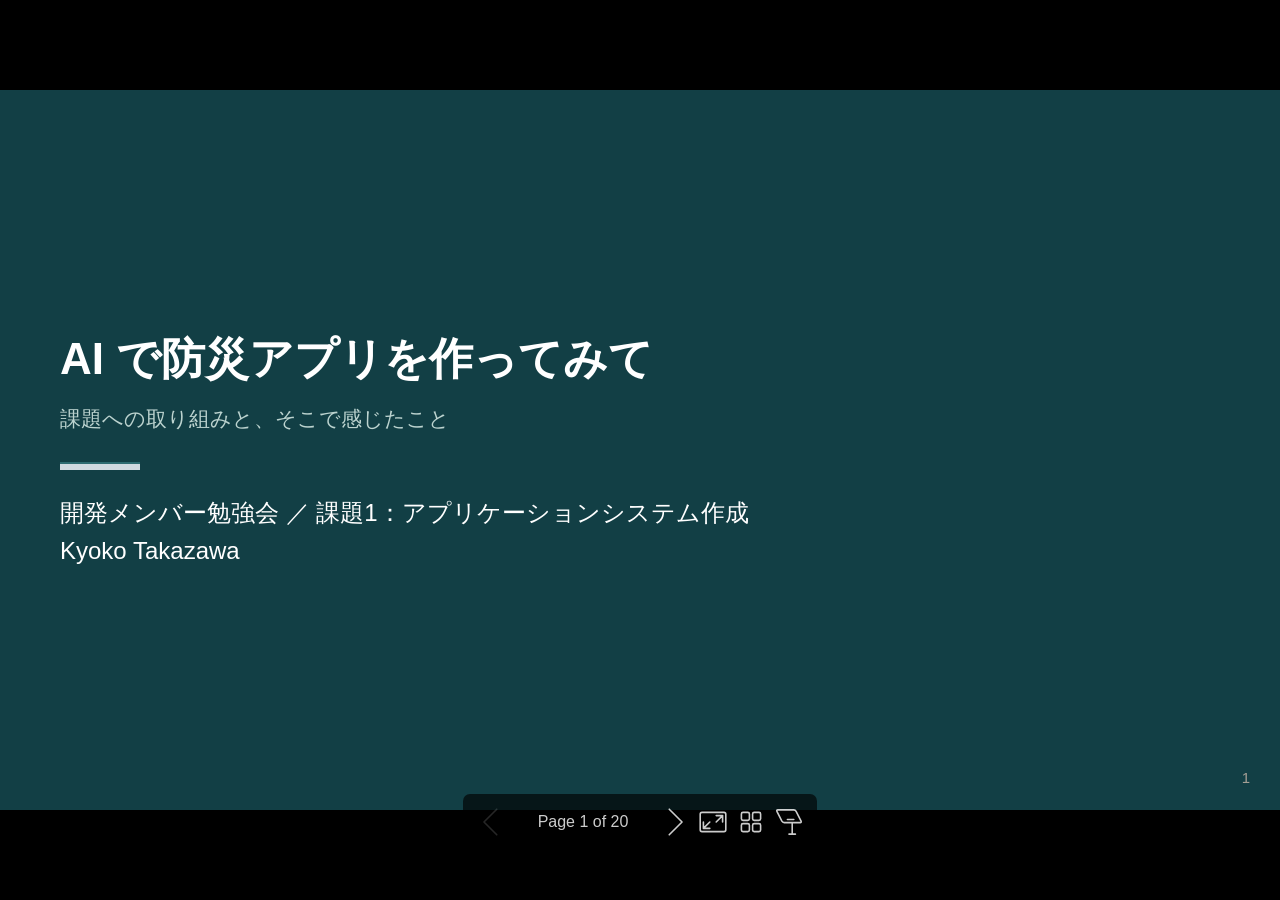
==== docs/slides.html @ a3b59f51 "Apply unified-layout fixes on top of latest content Re-apply the design fixes onto the current main " ====
<!DOCTYPE html><html lang="POSIX"><head><title>AIで防災アプリを作ってみて — 課題の取り組みと、感じたこと</title><meta property="og:title" content="AIで防災アプリを作ってみて — 課題の取り組みと、感じたこと"><meta charset="UTF-8"><meta name="viewport" content="width=device-width,height=device-height,initial-scale=1.0"><meta name="apple-mobile-web-app-capable" content="yes"><meta http-equiv="X-UA-Compatible" content="ie=edge"><meta property="og:type" content="website"><meta name="twitter:card" content="summary"><style>@media screen{body[data-bespoke-view=""] .bespoke-marp-parent>.bespoke-marp-osc>button,body[data-bespoke-view=next] .bespoke-marp-parent>.bespoke-marp-osc>button,body[data-bespoke-view=overview] button.bespoke-marp-overview-close,body[data-bespoke-view=presenter] .bespoke-marp-presenter-container .bespoke-marp-presenter-info-container .bespoke-marp-presenter-info-page-area .bespoke-marp-presenter-info-page,body[data-bespoke-view=presenter] .bespoke-marp-presenter-container .bespoke-marp-presenter-info-container button,body[data-bespoke-view=presenter] .bespoke-marp-presenter-container .bespoke-marp-presenter-note-container button{appearance:none;background-color:initial;border:0;color:inherit;cursor:pointer;font-size:inherit;opacity:.8;outline:none;padding:0;transition:opacity .2s linear;-webkit-tap-highlight-color:transparent}body[data-bespoke-view=""] .bespoke-marp-parent>.bespoke-marp-osc>button:disabled,body[data-bespoke-view=next] .bespoke-marp-parent>.bespoke-marp-osc>button:disabled,body[data-bespoke-view=overview] button.bespoke-marp-overview-close:disabled,body[data-bespoke-view=presenter] .bespoke-marp-presenter-container .bespoke-marp-presenter-info-container .bespoke-marp-presenter-info-page-area .bespoke-marp-presenter-info-page:disabled,body[data-bespoke-view=presenter] .bespoke-marp-presenter-container .bespoke-marp-presenter-info-container button:disabled,body[data-bespoke-view=presenter] .bespoke-marp-presenter-container .bespoke-marp-presenter-note-container button:disabled{cursor:not-allowed;opacity:.15!important}body[data-bespoke-view=""] .bespoke-marp-parent>.bespoke-marp-osc>button:hover,body[data-bespoke-view=next] .bespoke-marp-parent>.bespoke-marp-osc>button:hover,body[data-bespoke-view=overview] button.bespoke-marp-overview-close:hover,body[data-bespoke-view=presenter] .bespoke-marp-presenter-container .bespoke-marp-presenter-info-container .bespoke-marp-presenter-info-page-area .bespoke-marp-presenter-info-page:hover,body[data-bespoke-view=presenter] .bespoke-marp-presenter-container .bespoke-marp-presenter-info-container button:hover,body[data-bespoke-view=presenter] .bespoke-marp-presenter-container .bespoke-marp-presenter-note-container button:hover{opacity:1}body[data-bespoke-view=""] .bespoke-marp-parent>.bespoke-marp-osc>button:hover:active,body[data-bespoke-view=next] .bespoke-marp-parent>.bespoke-marp-osc>button:hover:active,body[data-bespoke-view=overview] button.bespoke-marp-overview-close:hover:active,body[data-bespoke-view=presenter] .bespoke-marp-presenter-container .bespoke-marp-presenter-info-container .bespoke-marp-presenter-info-page-area .bespoke-marp-presenter-info-page:hover:active,body[data-bespoke-view=presenter] .bespoke-marp-presenter-container .bespoke-marp-presenter-info-container button:hover:active,body[data-bespoke-view=presenter] .bespoke-marp-presenter-container .bespoke-marp-presenter-note-container button:hover:active{opacity:.6}body[data-bespoke-view=""] .bespoke-marp-parent>.bespoke-marp-osc>button:hover:not(:disabled),body[data-bespoke-view=next] .bespoke-marp-parent>.bespoke-marp-osc>button:hover:not(:disabled),body[data-bespoke-view=overview] button.bespoke-marp-overview-close:hover:not(:disabled),body[data-bespoke-view=presenter] .bespoke-marp-presenter-container .bespoke-marp-presenter-info-container .bespoke-marp-presenter-info-page-area .bespoke-marp-presenter-info-page:hover:not(:disabled),body[data-bespoke-view=presenter] .bespoke-marp-presenter-container .bespoke-marp-presenter-info-container button:hover:not(:disabled),body[data-bespoke-view=presenter] .bespoke-marp-presenter-container .bespoke-marp-presenter-note-container button:hover:not(:disabled){transition:none}body[data-bespoke-view=""] .bespoke-marp-parent>.bespoke-marp-osc>button[data-bespoke-marp-osc=prev],body[data-bespoke-view=next] .bespoke-marp-parent>.bespoke-marp-osc>button[data-bespoke-marp-osc=prev],body[data-bespoke-view=presenter] .bespoke-marp-presenter-container .bespoke-marp-presenter-info-container button.bespoke-marp-presenter-info-page-prev{background:#0000 url("[data-uri]") no-repeat 50%;background-size:contain;overflow:hidden;text-indent:100%;white-space:nowrap}body[data-bespoke-view=""] .bespoke-marp-parent>.bespoke-marp-osc>button[data-bespoke-marp-osc=next],body[data-bespoke-view=next] .bespoke-marp-parent>.bespoke-marp-osc>button[data-bespoke-marp-osc=next],body[data-bespoke-view=presenter] .bespoke-marp-presenter-container .bespoke-marp-presenter-info-container button.bespoke-marp-presenter-info-page-next{background:#0000 url("[data-uri]") no-repeat 50%;background-size:contain;overflow:hidden;text-indent:100%;white-space:nowrap}:is(body[data-bespoke-view=""],body[data-bespoke-view=next]) .bespoke-marp-parent>.bespoke-marp-osc>button[data-bespoke-marp-osc=fullscreen]{background:#0000 url("[data-uri]") no-repeat 50%;background-size:contain;overflow:hidden;text-indent:100%;white-space:nowrap}:is(body[data-bespoke-view=""],body[data-bespoke-view=next]) .bespoke-marp-parent>.bespoke-marp-osc>button.exit[data-bespoke-marp-osc=fullscreen]{background-image:url("[data-uri]")}:is(body[data-bespoke-view=""],body[data-bespoke-view=next]) .bespoke-marp-parent>.bespoke-marp-osc>button[data-bespoke-marp-osc=presenter]{background:#0000 url("[data-uri]") no-repeat 50%;background-size:contain;overflow:hidden;text-indent:100%;white-space:nowrap}body[data-bespoke-view=overview] button.bespoke-marp-overview-close,body[data-bespoke-view=presenter] .bespoke-marp-presenter-container .bespoke-marp-presenter-note-container button.bespoke-marp-presenter-note-bigger{background:#0000 url("[data-uri]") no-repeat 50%;background-size:contain;overflow:hidden;text-indent:100%;white-space:nowrap}body[data-bespoke-view=presenter] .bespoke-marp-presenter-container .bespoke-marp-presenter-note-container button.bespoke-marp-presenter-note-smaller{background:#0000 url("[data-uri]") no-repeat 50%;background-size:contain;overflow:hidden;text-indent:100%;white-space:nowrap}:is(body[data-bespoke-view=""],body[data-bespoke-view=next]) .bespoke-marp-parent>.bespoke-marp-osc>button[data-bespoke-marp-osc=overview]{background:#0000 url("[data-uri]") no-repeat 50%;background-size:contain;overflow:hidden;text-indent:100%;white-space:nowrap}}@keyframes __bespoke_marp_transition_reduced_outgoing__{0%{opacity:1}to{opacity:0}}@keyframes __bespoke_marp_transition_reduced_incoming__{0%{mix-blend-mode:plus-lighter;opacity:0}to{mix-blend-mode:plus-lighter;opacity:1}}.bespoke-marp-note,.bespoke-marp-osc,.bespoke-progress-parent{display:none;transition:none}@media screen{::view-transition-group(*){animation-duration:var(--marp-bespoke-transition-animation-duration,.5s);animation-timing-function:ease}::view-transition-new(*),::view-transition-old(*){animation-delay:0s;animation-direction:var(--marp-bespoke-transition-animation-direction,normal);animation-duration:var(--marp-bespoke-transition-animation-duration,.5s);animation-fill-mode:both;animation-name:var(--marp-bespoke-transition-animation-name,var(--marp-bespoke-transition-animation-name-fallback,__bespoke_marp_transition_no_animation__));mix-blend-mode:normal}::view-transition-old(*){--marp-bespoke-transition-animation-name-fallback:__bespoke_marp_transition_reduced_outgoing__;animation-timing-function:ease}::view-transition-new(*){--marp-bespoke-transition-animation-name-fallback:__bespoke_marp_transition_reduced_incoming__;animation-timing-function:ease}::view-transition-new(root),::view-transition-old(root){animation-timing-function:linear}::view-transition-new(__bespoke_marp_transition_osc__),::view-transition-old(__bespoke_marp_transition_osc__){animation-duration:0s!important;animation-name:__bespoke_marp_transition_osc__!important}::view-transition-new(__bespoke_marp_transition_osc__){opacity:0!important}.bespoke-marp-transition-warming-up::view-transition-group(*),.bespoke-marp-transition-warming-up::view-transition-new(*),.bespoke-marp-transition-warming-up::view-transition-old(*){animation-play-state:paused!important}body,html{height:100%;margin:0}body{background:#000;overflow:hidden}svg.bespoke-marp-slide{content-visibility:hidden;interactivity:inert;opacity:0;pointer-events:none;z-index:-1}svg.bespoke-marp-slide:not(.bespoke-marp-active) *{view-transition-name:none!important}svg.bespoke-marp-slide.bespoke-marp-active{content-visibility:visible;interactivity:auto;opacity:1;pointer-events:auto;z-index:0}svg.bespoke-marp-slide.bespoke-marp-active.bespoke-marp-active-ready *{animation-name:__bespoke_marp__!important}@supports not (content-visibility:hidden){svg.bespoke-marp-slide[data-bespoke-marp-load=hideable]{display:none}svg.bespoke-marp-slide[data-bespoke-marp-load=hideable].bespoke-marp-active{display:block}}}@media screen and (prefers-reduced-motion:reduce){svg.bespoke-marp-slide *{view-transition-name:none!important}}@media screen{[data-bespoke-marp-fragment=inactive]{visibility:hidden}:is(body[data-bespoke-view=""],body[data-bespoke-view=next]) .bespoke-marp-parent{inset:0;position:absolute}:is(body[data-bespoke-view=""],body[data-bespoke-view=next]) .bespoke-marp-parent>.bespoke-marp-osc{background:#000000a6;border-radius:7px;bottom:50px;color:#fff;contain:paint;display:block;font-family:Helvetica,Arial,sans-serif;font-size:16px;left:50%;line-height:0;opacity:1;padding:12px;position:absolute;touch-action:manipulation;transform:translateX(-50%);transition:opacity .2s linear;-webkit-user-select:none;user-select:none;view-transition-name:__bespoke_marp_transition_osc__;white-space:nowrap;will-change:transform;z-index:1}:is(body[data-bespoke-view=""],body[data-bespoke-view=next]) .bespoke-marp-parent>.bespoke-marp-osc>:where(*){margin-left:6px}:is(body[data-bespoke-view=""],body[data-bespoke-view=next]) .bespoke-marp-parent>.bespoke-marp-osc>:where(*):where(:first-child){margin-left:0}:is(body[data-bespoke-view=""],body[data-bespoke-view=next]) .bespoke-marp-parent>.bespoke-marp-osc>span{opacity:.8}:is(body[data-bespoke-view=""],body[data-bespoke-view=next]) .bespoke-marp-parent>.bespoke-marp-osc>span[data-bespoke-marp-osc=page]{display:inline-block;min-width:140px;text-align:center}:is(body[data-bespoke-view=""],body[data-bespoke-view=next]) .bespoke-marp-parent>.bespoke-marp-osc>button[data-bespoke-marp-osc=fullscreen],:is(body[data-bespoke-view=""],body[data-bespoke-view=next]) .bespoke-marp-parent>.bespoke-marp-osc>button[data-bespoke-marp-osc=next],:is(body[data-bespoke-view=""],body[data-bespoke-view=next]) .bespoke-marp-parent>.bespoke-marp-osc>button[data-bespoke-marp-osc=overview],:is(body[data-bespoke-view=""],body[data-bespoke-view=next]) .bespoke-marp-parent>.bespoke-marp-osc>button[data-bespoke-marp-osc=presenter],:is(body[data-bespoke-view=""],body[data-bespoke-view=next]) .bespoke-marp-parent>.bespoke-marp-osc>button[data-bespoke-marp-osc=prev]{height:32px;line-height:32px;width:32px}:is(body[data-bespoke-view=""],body[data-bespoke-view=next]) .bespoke-marp-parent.bespoke-marp-inactive{cursor:none}:is(body[data-bespoke-view=""],body[data-bespoke-view=next]) .bespoke-marp-parent.bespoke-marp-inactive>.bespoke-marp-osc{opacity:0;pointer-events:none}:is(body[data-bespoke-view=""],body[data-bespoke-view=next]) svg.bespoke-marp-slide{height:100%;left:0;position:absolute;top:0;width:100%}body[data-bespoke-view=""] .bespoke-progress-parent{background:#222;display:flex;height:5px;width:100%}body[data-bespoke-view=""] .bespoke-progress-parent+:where(.bespoke-marp-parent){top:5px}body[data-bespoke-view=""] .bespoke-progress-parent .bespoke-progress-bar{background:#0288d1;flex:0 0 0;transition:flex-basis .2s cubic-bezier(0,1,1,1)}body[data-bespoke-view=next]{background:#0000}body[data-bespoke-view=presenter]{background:#161616}body[data-bespoke-view=presenter] .bespoke-marp-presenter-container{display:grid;font-family:Helvetica,Arial,sans-serif;grid-template:"current dragbar next" minmax(140px,1fr) "current dragbar note" 2fr "info    dragbar note" 3em;grid-template-columns:minmax(3px,var(--bespoke-marp-presenter-split-ratio,66%)) 0 minmax(3px,1fr);height:100%;left:0;position:absolute;top:0;width:100%}body[data-bespoke-view=presenter] .bespoke-marp-presenter-container :where(.bespoke-marp-parent){grid-area:current;overflow:hidden;position:relative}body[data-bespoke-view=presenter] .bespoke-marp-presenter-container :where(.bespoke-marp-parent) :where(svg.bespoke-marp-slide){height:calc(100% - 40px);left:20px;pointer-events:none;position:absolute;top:20px;-webkit-user-select:none;user-select:none;width:calc(100% - 40px)}body[data-bespoke-view=presenter] .bespoke-marp-presenter-container :where(.bespoke-marp-parent) :where(svg.bespoke-marp-slide).bespoke-marp-active{filter:drop-shadow(0 3px 10px rgba(0,0,0,.5))}body[data-bespoke-view=presenter] .bespoke-marp-presenter-container .bespoke-marp-presenter-dragbar-container{background:#0288d1;cursor:col-resize;grid-area:dragbar;margin-left:-3px;opacity:0;position:relative;transition:opacity .4s linear .1s;width:6px;z-index:10}body[data-bespoke-view=presenter] .bespoke-marp-presenter-container .bespoke-marp-presenter-dragbar-container:hover{opacity:1}body[data-bespoke-view=presenter] .bespoke-marp-presenter-container .bespoke-marp-presenter-dragbar-container.active{opacity:1;transition-delay:0s}body[data-bespoke-view=presenter] .bespoke-marp-presenter-container .bespoke-marp-presenter-next-container{background:#222;cursor:pointer;display:none;grid-area:next;overflow:hidden;position:relative}body[data-bespoke-view=presenter] .bespoke-marp-presenter-container .bespoke-marp-presenter-next-container.active{display:block}body[data-bespoke-view=presenter] .bespoke-marp-presenter-container .bespoke-marp-presenter-next-container iframe.bespoke-marp-presenter-next{background:#0000;border:0;display:block;filter:drop-shadow(0 3px 10px rgba(0,0,0,.5));height:calc(100% - 40px);left:20px;pointer-events:none;position:absolute;interactivity:inert;top:20px;-webkit-user-select:none;user-select:none;width:calc(100% - 40px)}body[data-bespoke-view=presenter] .bespoke-marp-presenter-container .bespoke-marp-presenter-note-container{background:#222;color:#eee;grid-area:note;position:relative;z-index:1}body[data-bespoke-view=presenter] .bespoke-marp-presenter-container .bespoke-marp-presenter-note-container button{height:1.5em;line-height:1.5em;width:1.5em}body[data-bespoke-view=presenter] .bespoke-marp-presenter-container .bespoke-marp-presenter-note-container .bespoke-marp-presenter-note-wrapper{display:block;inset:0;position:absolute}body[data-bespoke-view=presenter] .bespoke-marp-presenter-container .bespoke-marp-presenter-note-container .bespoke-marp-presenter-note-buttons{background:#000000a6;border-radius:4px;bottom:0;display:flex;gap:4px;margin:12px;opacity:0;padding:6px;pointer-events:none;position:absolute;right:0;transition:opacity .2s linear}body[data-bespoke-view=presenter] .bespoke-marp-presenter-container .bespoke-marp-presenter-note-container .bespoke-marp-presenter-note-buttons:focus-within,body[data-bespoke-view=presenter] .bespoke-marp-presenter-container .bespoke-marp-presenter-note-container .bespoke-marp-presenter-note-wrapper:focus-within+.bespoke-marp-presenter-note-buttons,body[data-bespoke-view=presenter] .bespoke-marp-presenter-container .bespoke-marp-presenter-note-container:hover .bespoke-marp-presenter-note-buttons{opacity:1;pointer-events:auto}body[data-bespoke-view=presenter] .bespoke-marp-presenter-container .bespoke-marp-presenter-note-container .bespoke-marp-note{box-sizing:border-box;font-size:calc(1.1em*var(--bespoke-marp-note-font-scale, 1));height:calc(100% - 40px);margin:20px;overflow:auto;padding-right:3px;white-space:pre-wrap;width:calc(100% - 40px);word-wrap:break-word;scrollbar-color:#eeeeee80 #0000;scrollbar-width:thin}body[data-bespoke-view=presenter] .bespoke-marp-presenter-container .bespoke-marp-presenter-note-container .bespoke-marp-note::-webkit-scrollbar{width:6px}body[data-bespoke-view=presenter] .bespoke-marp-presenter-container .bespoke-marp-presenter-note-container .bespoke-marp-note::-webkit-scrollbar-track{background:#0000}body[data-bespoke-view=presenter] .bespoke-marp-presenter-container .bespoke-marp-presenter-note-container .bespoke-marp-note::-webkit-scrollbar-thumb{background:#eeeeee80;border-radius:6px}body[data-bespoke-view=presenter] .bespoke-marp-presenter-container .bespoke-marp-presenter-note-container .bespoke-marp-note:empty{pointer-events:none}body[data-bespoke-view=presenter] .bespoke-marp-presenter-container .bespoke-marp-presenter-note-container .bespoke-marp-note.active{display:block}body[data-bespoke-view=presenter] .bespoke-marp-presenter-container .bespoke-marp-presenter-note-container .bespoke-marp-note p:first-child{margin-top:0}body[data-bespoke-view=presenter] .bespoke-marp-presenter-container .bespoke-marp-presenter-note-container .bespoke-marp-note p:last-child{margin-bottom:0}body[data-bespoke-view=presenter] .bespoke-marp-presenter-container .bespoke-marp-presenter-info-container{align-items:center;box-sizing:border-box;color:#eee;display:flex;flex-wrap:nowrap;grid-area:info;justify-content:center;overflow:hidden;padding:0 10px}body[data-bespoke-view=presenter] .bespoke-marp-presenter-container .bespoke-marp-presenter-info-container :is(.bespoke-marp-presenter-info-page-area,.bespoke-marp-presenter-info-time,.bespoke-marp-presenter-info-timer){box-sizing:border-box;display:block;padding:0 10px;white-space:nowrap;width:100%}body[data-bespoke-view=presenter] .bespoke-marp-presenter-container .bespoke-marp-presenter-info-container button{height:1.5em;line-height:1.5em;width:1.5em}body[data-bespoke-view=presenter] .bespoke-marp-presenter-container .bespoke-marp-presenter-info-container .bespoke-marp-presenter-info-page-area{order:2;text-align:center}body[data-bespoke-view=presenter] .bespoke-marp-presenter-container .bespoke-marp-presenter-info-container .bespoke-marp-presenter-info-page-area .bespoke-marp-presenter-info-page{display:inline-block;min-width:120px;text-align:center}body[data-bespoke-view=presenter] .bespoke-marp-presenter-container .bespoke-marp-presenter-info-container .bespoke-marp-presenter-info-time{color:#999;order:1;text-align:left}body[data-bespoke-view=presenter] .bespoke-marp-presenter-container .bespoke-marp-presenter-info-container .bespoke-marp-presenter-info-timer{color:#999;order:3;text-align:right}body[data-bespoke-view=presenter] .bespoke-marp-presenter-container .bespoke-marp-presenter-info-container .bespoke-marp-presenter-info-timer:hover{cursor:pointer}body[data-bespoke-view=overview]{background:#161616;overflow:auto}body[data-bespoke-view=overview] [data-bespoke-marp-fragment=inactive]{visibility:visible}body[data-bespoke-view=overview] .bespoke-marp-overview-header{backdrop-filter:blur(4px);background:#222222d9;box-shadow:0 3px 10px #00000080;box-sizing:border-box;display:flex;height:48px;inset:0 0 auto;justify-content:flex-end;padding:10px;position:fixed;z-index:1}body[data-bespoke-view=overview] button.bespoke-marp-overview-close{height:28px;line-height:28px;transform:rotate(45deg);width:28px}body[data-bespoke-view=overview] .bespoke-marp-parent{display:grid;gap:40px;grid-template-columns:repeat(auto-fit,minmax(0,240px));justify-content:space-around;padding:30px}body[data-bespoke-view=overview] .bespoke-marp-parent svg.bespoke-marp-slide{--bov-selected:#0000;--bov-focus:#161616;--bov-focus-outline:#0000;background-image:conic-gradient(#161616 0 0),conic-gradient(var(--bov-focus) 0 0),conic-gradient(var(--bov-focus-outline) 0 0),conic-gradient(var(--bov-selected) 0 0);background-position:5px 5px,3px 3px,2px 2px,0 0;background-repeat:no-repeat;background-size:calc(100% - 10px) calc(100% - 10px),calc(100% - 6px) calc(100% - 6px),calc(100% - 4px) calc(100% - 4px),100% 100%;content-visibility:visible;cursor:pointer;filter:drop-shadow(0 3px 10px rgba(0,0,0,.5));margin:-6px;padding:6px;interactivity:auto;opacity:1;outline:0;pointer-events:auto;scroll-margin-block:30px;width:100%;z-index:0}body[data-bespoke-view=overview] .bespoke-marp-parent svg.bespoke-marp-slide *,body[data-bespoke-view=overview] .bespoke-marp-parent svg.bespoke-marp-slide.bespoke-marp-active *{pointer-events:none;interactivity:inert}body[data-bespoke-view=overview] .bespoke-marp-parent :is(svg.bespoke-marp-slide:active,svg.bespoke-marp-slide:focus-visible,svg.bespoke-marp-slide:hover){--bov-focus-outline:#161616}body[data-bespoke-view=overview] .bespoke-marp-parent svg.bespoke-marp-slide:focus-visible,body[data-bespoke-view=overview] .bespoke-marp-parent svg.bespoke-marp-slide:hover{--bov-focus:#999}body[data-bespoke-view=overview] .bespoke-marp-parent svg.bespoke-marp-slide:active{--bov-focus:#eee}body[data-bespoke-view=overview] .bespoke-marp-parent svg.bespoke-marp-slide.bespoke-marp-active{--bov-selected:#0288d1}body[data-bespoke-view=overview]:has(.bespoke-marp-overview-header) .bespoke-marp-parent{padding-top:78px}body[data-bespoke-view=overview]:has(.bespoke-marp-overview-header) .bespoke-marp-parent svg.bespoke-marp-slide{scroll-margin-top:78px}.bespoke-marp-overview{background:#000000a6;inset:0;opacity:0;pointer-events:none;position:fixed;transition:opacity .1s ease;z-index:10}.bespoke-marp-overview iframe{background:#222;border:0;display:block;height:100%;left:0;position:absolute;top:0;width:100%}.bespoke-marp-overview[data-open="1"]{opacity:1;pointer-events:auto}}@media print{.bespoke-marp-overview,.bespoke-marp-presenter-info-container,.bespoke-marp-presenter-next-container,.bespoke-marp-presenter-note-container{display:none}}</style><style>div#\:\$p > svg > foreignObject > section{width:1280px;height:720px;box-sizing:border-box;overflow:hidden;position:relative;scroll-snap-align:center center;-webkit-text-size-adjust:100%;text-size-adjust:100%}div#\:\$p > svg > foreignObject > section::after{bottom:0;content:attr(data-marpit-pagination);padding:inherit;pointer-events:none;position:absolute;right:0}div#\:\$p > svg > foreignObject > section:not([data-marpit-pagination])::after{display:none}div#\:\$p > svg > foreignObject > section :where(:is(h1, marp-h1)){font-size:2em;margin-block:0.67em}div#\:\$p > svg > foreignObject > section section:where(:is(h1, marp-h1)){--marpit-root-font-size: 2em}div#\:\$p > svg > foreignObject > section video::-webkit-media-controls{will-change:transform}@page {size:1280px 720px;margin:0}@media print{html, body{background-color:#fff;margin:0;page-break-inside:avoid;break-inside:avoid-page}div#\:\$p > svg > foreignObject > section{page-break-before:always;break-before:page}div#\:\$p > svg > foreignObject > section, div#\:\$p > svg > foreignObject > section *{-webkit-print-color-adjust:exact!important;animation-delay:0s!important;animation-duration:0s!important;color-adjust:exact!important;print-color-adjust:exact!important;transition:none!important}div#\:\$p > svg[data-marpit-svg]{display:block;height:100vh;width:100vw}}div#\:\$p > svg > foreignObject > :where(section){container-type:size}div#\:\$p > svg > foreignObject > section img[data-marp-twemoji]{background:transparent;height:1em;margin:0 .05em 0 .1em;vertical-align:-.1em;width:1em}div#\:\$p > svg > foreignObject > section{--fgColor-danger:light-dark(#d1242f, #f85149);--bgColor-attention-muted:light-dark(#fff8c5, #bb800926);--bgColor-muted:light-dark(#f6f8fa, #151b23);--bgColor-neutral-muted:light-dark(#818b981f, #656c7633);--borderColor-accent-emphasis:light-dark(#0969da, #1f6feb);--borderColor-attention-emphasis:light-dark(#9a6700, #9e6a03);--borderColor-danger-emphasis:light-dark(#cf222e, #da3633);--borderColor-default:light-dark(#d1d9e0, #3d444d);--borderColor-done-emphasis:light-dark(#8250df, #8957e5);--borderColor-success-emphasis:light-dark(#1a7f37, #238636);--color-prettylights-syntax-brackethighlighter-angle:light-dark(#59636e, #9198a1);--color-prettylights-syntax-brackethighlighter-unmatched:light-dark(#82071e, #f85149);--color-prettylights-syntax-carriage-return-bg:light-dark(#cf222e, #b62324);--color-prettylights-syntax-carriage-return-text:light-dark(#f6f8fa, #f0f6fc);--color-prettylights-syntax-comment:light-dark(#59636e, #9198a1);--color-prettylights-syntax-constant:light-dark(#0550ae, #79c0ff);--color-prettylights-syntax-constant-other-reference-link:light-dark(#0a3069, #a5d6ff);--color-prettylights-syntax-entity:light-dark(#6639ba, #d2a8ff);--color-prettylights-syntax-entity-tag:light-dark(#0550ae, #7ee787);--color-prettylights-syntax-invalid-illegal-text:light-dark(var(--fgColor-danger), var(--fgColor-danger));--color-prettylights-syntax-keyword:light-dark(#cf222e, #ff7b72);--color-prettylights-syntax-markup-changed-bg:light-dark(#ffd8b5, #5a1e02);--color-prettylights-syntax-markup-changed-text:light-dark(#953800, #ffdfb6);--color-prettylights-syntax-markup-deleted-bg:light-dark(#ffebe9, #67060c);--color-prettylights-syntax-markup-deleted-text:light-dark(#82071e, #ffdcd7);--color-prettylights-syntax-markup-heading:light-dark(#0550ae, #1f6feb);--color-prettylights-syntax-markup-ignored-bg:light-dark(#0550ae, #1158c7);--color-prettylights-syntax-markup-ignored-text:light-dark(#d1d9e0, #f0f6fc);--color-prettylights-syntax-markup-inserted-bg:light-dark(#dafbe1, #033a16);--color-prettylights-syntax-markup-inserted-text:light-dark(#116329, #aff5b4);--color-prettylights-syntax-markup-list:light-dark(#3b2300, #f2cc60);--color-prettylights-syntax-meta-diff-range:light-dark(#8250df, #d2a8ff);--color-prettylights-syntax-string:light-dark(#0a3069, #a5d6ff);--color-prettylights-syntax-string-regexp:light-dark(#116329, #7ee787);--color-prettylights-syntax-sublimelinter-gutter-mark:light-dark(#818b98, #3d444d);--color-prettylights-syntax-variable:light-dark(#953800, #ffa657);--fgColor-accent:light-dark(#0969da, #4493f8);--fgColor-attention:light-dark(#9a6700, #d29922);--fgColor-done:light-dark(#8250df, #ab7df8);--fgColor-muted:light-dark(#59636e, #9198a1);--fgColor-success:light-dark(#1a7f37, #3fb950);--bgColor-default:light-dark(#fff, #0d1117);--borderColor-muted:light-dark(#d1d9e0b3, #3d444db3);--color-prettylights-syntax-invalid-illegal-bg:light-dark(var(--bgColor-danger-muted), var(--bgColor-danger-muted));--color-prettylights-syntax-markup-bold:light-dark(#1f2328, #f0f6fc);--color-prettylights-syntax-markup-italic:light-dark(#1f2328, #f0f6fc);--color-prettylights-syntax-storage-modifier-import:light-dark(#1f2328, #f0f6fc);--fgColor-default:light-dark(#1f2328, #f0f6fc);--focus-outlineColor:light-dark(var(--borderColor-accent-emphasis), var(--borderColor-accent-emphasis));--borderColor-neutral-muted:light-dark(var(--borderColor-muted), var(--borderColor-muted));--base-size-16:calc(var(--marpit-root-font-size, 1rem) * 1);--base-size-24:calc(var(--marpit-root-font-size, 1rem) * 1.5);--base-size-4:calc(var(--marpit-root-font-size, 1rem) * 0.25);--base-size-40:calc(var(--marpit-root-font-size, 1rem) * 2.5);--base-size-8:calc(var(--marpit-root-font-size, 1rem) * 0.5);--base-text-weight-medium:500;--base-text-weight-normal:400;--base-text-weight-semibold:600;--fontStack-monospace:ui-monospace, SFMono-Regular, SF Mono, Menlo, Consolas, Liberation Mono, monospace;--fontStack-sansSerif:-apple-system, BlinkMacSystemFont, "Segoe UI", "Noto Sans", Helvetica, Arial, sans-serif, "Apple Color Emoji", "Segoe UI Emoji";}/*!
 * Marp default theme.
 *
 * @theme default
 * @author Yuki Hattori
 *
 * @auto-scaling true
 * @size 16:9 1280px 720px
 * @size 4:3 960px 720px
 */div#\:\$p > svg > foreignObject > section [data-theme=light],div#\:\$p > svg > foreignObject > section{color-scheme:light}div#\:\$p > svg > foreignObject > section [data-theme=dark],div#\:\$p > svg > foreignObject > section:where(.invert){color-scheme:dark}div#\:\$p > svg > foreignObject > section{-ms-text-size-adjust:100%;-webkit-text-size-adjust:100%;margin:0;font-weight:var(--base-text-weight-normal, 400);color:var(--fgColor-default);background-color:var(--bgColor-default);font-family:var(--fontStack-sansSerif, -apple-system, BlinkMacSystemFont, "Segoe UI", "Noto Sans", Helvetica, Arial, sans-serif, "Apple Color Emoji", "Segoe UI Emoji");font-size:16px;line-height:1.5;word-wrap:break-word}div#\:\$p > svg > foreignObject > section{--marpit-root-font-size:16px}div#\:\$p > svg > foreignObject > section a{text-decoration:underline;text-underline-offset:calc(var(--marpit-root-font-size, 1rem) * .2)}div#\:\$p > svg > foreignObject > section :is(h1, marp-h1):hover .anchor .octicon-link:before,div#\:\$p > svg > foreignObject > section :is(h2, marp-h2):hover .anchor .octicon-link:before,div#\:\$p > svg > foreignObject > section :is(h3, marp-h3):hover .anchor .octicon-link:before,div#\:\$p > svg > foreignObject > section :is(h4, marp-h4):hover .anchor .octicon-link:before,div#\:\$p > svg > foreignObject > section :is(h5, marp-h5):hover .anchor .octicon-link:before,div#\:\$p > svg > foreignObject > section :is(h6, marp-h6):hover .anchor .octicon-link:before{width:16px;height:16px;content:" ";display:inline-block;background-color:currentColor;-webkit-mask-image:url('data:image/svg+xml;charset=utf-8,<svg xmlns="http://www.w3.org/2000/svg" aria-hidden="true" viewBox="0 0 16 16"><path fill-rule="evenodd" d="M7.775 3.275a.75.75 0 0 0 1.06 1.06l1.25-1.25a2 2 0 1 1 2.83 2.83l-2.5 2.5a2 2 0 0 1-2.83 0 .75.75 0 0 0-1.06 1.06 3.5 3.5 0 0 0 4.95 0l2.5-2.5a3.5 3.5 0 0 0-4.95-4.95zm-4.69 9.64a2 2 0 0 1 0-2.83l2.5-2.5a2 2 0 0 1 2.83 0 .75.75 0 0 0 1.06-1.06 3.5 3.5 0 0 0-4.95 0l-2.5 2.5a3.5 3.5 0 0 0 4.95 4.95l1.25-1.25a.75.75 0 0 0-1.06-1.06l-1.25 1.25a2 2 0 0 1-2.83 0"/></svg>');mask-image:url('data:image/svg+xml;charset=utf-8,<svg xmlns="http://www.w3.org/2000/svg" aria-hidden="true" viewBox="0 0 16 16"><path fill-rule="evenodd" d="M7.775 3.275a.75.75 0 0 0 1.06 1.06l1.25-1.25a2 2 0 1 1 2.83 2.83l-2.5 2.5a2 2 0 0 1-2.83 0 .75.75 0 0 0-1.06 1.06 3.5 3.5 0 0 0 4.95 0l2.5-2.5a3.5 3.5 0 0 0-4.95-4.95zm-4.69 9.64a2 2 0 0 1 0-2.83l2.5-2.5a2 2 0 0 1 2.83 0 .75.75 0 0 0 1.06-1.06 3.5 3.5 0 0 0-4.95 0l-2.5 2.5a3.5 3.5 0 0 0 4.95 4.95l1.25-1.25a.75.75 0 0 0-1.06-1.06l-1.25 1.25a2 2 0 0 1-2.83 0"/></svg>')}div#\:\$p > svg > foreignObject > section details,div#\:\$p > svg > foreignObject > section figcaption,div#\:\$p > svg > foreignObject > section figure{display:block}div#\:\$p > svg > foreignObject > section summary{display:list-item}div#\:\$p > svg > foreignObject > section [hidden]{display:none!important}div#\:\$p > svg > foreignObject > section a{background-color:transparent;color:var(--fgColor-accent);text-decoration:none}div#\:\$p > svg > foreignObject > section abbr[title]{border-bottom:none;-webkit-text-decoration:underline dotted;text-decoration:underline dotted}div#\:\$p > svg > foreignObject > section b,div#\:\$p > svg > foreignObject > section strong{font-weight:var(--base-text-weight-semibold, 600)}div#\:\$p > svg > foreignObject > section dfn{font-style:italic}div#\:\$p > svg > foreignObject > section :is(h1, marp-h1){margin:.67em 0;font-weight:var(--base-text-weight-semibold, 600);padding-bottom:.3em;font-size:2em;border-bottom:1px solid var(--borderColor-muted)}div#\:\$p > svg > foreignObject > section mark{background-color:var(--bgColor-attention-muted);color:var(--fgColor-default)}div#\:\$p > svg > foreignObject > section small{font-size:90%}div#\:\$p > svg > foreignObject > section sub,div#\:\$p > svg > foreignObject > section sup{font-size:75%;line-height:0;position:relative;vertical-align:baseline}div#\:\$p > svg > foreignObject > section sub{bottom:-.25em}div#\:\$p > svg > foreignObject > section sup{top:-.5em}div#\:\$p > svg > foreignObject > section img{border-style:none;max-width:100%;box-sizing:content-box}div#\:\$p > svg > foreignObject > section code,div#\:\$p > svg > foreignObject > section kbd,div#\:\$p > svg > foreignObject > section :is(pre, marp-pre),div#\:\$p > svg > foreignObject > section samp{font-family:monospace;font-size:1em}div#\:\$p > svg > foreignObject > section figure{margin:1em var(--base-size-40)}div#\:\$p > svg > foreignObject > section hr{box-sizing:content-box;overflow:hidden;background:transparent;height:.25em;padding:0;margin:var(--base-size-24) 0;background-color:var(--borderColor-default);border:0}div#\:\$p > svg > foreignObject > section input{font:inherit;margin:0;overflow:visible;font-family:inherit;font-size:inherit;line-height:inherit}div#\:\$p > svg > foreignObject > section [type=button],div#\:\$p > svg > foreignObject > section [type=reset],div#\:\$p > svg > foreignObject > section [type=submit]{-webkit-appearance:button;-moz-appearance:button;appearance:button}div#\:\$p > svg > foreignObject > section [type=checkbox],div#\:\$p > svg > foreignObject > section [type=radio]{box-sizing:border-box;padding:0}div#\:\$p > svg > foreignObject > section [type=number]::-webkit-inner-spin-button,div#\:\$p > svg > foreignObject > section [type=number]::-webkit-outer-spin-button{height:auto}div#\:\$p > svg > foreignObject > section [type=search]::-webkit-search-cancel-button,div#\:\$p > svg > foreignObject > section [type=search]::-webkit-search-decoration{-webkit-appearance:none;appearance:none}div#\:\$p > svg > foreignObject > section ::-webkit-input-placeholder{color:inherit;opacity:.54}div#\:\$p > svg > foreignObject > section ::-webkit-file-upload-button{-webkit-appearance:button;appearance:button;font:inherit}div#\:\$p > svg > foreignObject > section a:hover{text-decoration:underline}div#\:\$p > svg > foreignObject > section ::-moz-placeholder{color:var(--fgColor-muted);opacity:1}div#\:\$p > svg > foreignObject > section ::placeholder{color:var(--fgColor-muted);opacity:1}div#\:\$p > svg > foreignObject > section hr:after,div#\:\$p > svg > foreignObject > section hr:before{display:table;content:""}div#\:\$p > svg > foreignObject > section hr:after{clear:both}div#\:\$p > svg > foreignObject > section table{border-spacing:0;border-collapse:collapse;display:block;width:-moz-max-content;width:max-content;max-width:100%;overflow:auto;font-variant:tabular-nums}div#\:\$p > svg > foreignObject > section td,div#\:\$p > svg > foreignObject > section th{padding:0}div#\:\$p > svg > foreignObject > section details summary{cursor:pointer}div#\:\$p > svg > foreignObject > section [role=button]:focus,div#\:\$p > svg > foreignObject > section a:focus,div#\:\$p > svg > foreignObject > section input[type=checkbox]:focus,div#\:\$p > svg > foreignObject > section input[type=radio]:focus{outline:2px solid var(--focus-outlineColor);outline-offset:-2px;box-shadow:none}div#\:\$p > svg > foreignObject > section [role=button]:focus:not(:focus-visible),div#\:\$p > svg > foreignObject > section a:focus:not(:focus-visible),div#\:\$p > svg > foreignObject > section input[type=checkbox]:focus:not(:focus-visible),div#\:\$p > svg > foreignObject > section input[type=radio]:focus:not(:focus-visible){outline:1px solid transparent}div#\:\$p > svg > foreignObject > section [role=button]:focus-visible,div#\:\$p > svg > foreignObject > section a:focus-visible,div#\:\$p > svg > foreignObject > section input[type=checkbox]:focus-visible,div#\:\$p > svg > foreignObject > section input[type=radio]:focus-visible{outline:2px solid var(--focus-outlineColor);outline-offset:-2px;box-shadow:none}div#\:\$p > svg > foreignObject > section a:not([class]):focus,div#\:\$p > svg > foreignObject > section a:not([class]):focus-visible,div#\:\$p > svg > foreignObject > section input[type=checkbox]:focus,div#\:\$p > svg > foreignObject > section input[type=checkbox]:focus-visible,div#\:\$p > svg > foreignObject > section input[type=radio]:focus,div#\:\$p > svg > foreignObject > section input[type=radio]:focus-visible{outline-offset:0}div#\:\$p > svg > foreignObject > section kbd{display:inline-block;padding:var(--base-size-4);font:11px var(--fontStack-monospace, ui-monospace, SFMono-Regular, SF Mono, Menlo, Consolas, Liberation Mono, monospace);line-height:10px;color:var(--fgColor-default);vertical-align:middle;background-color:var(--bgColor-muted);border-bottom-color:var(--borderColor-neutral-muted);border:1px solid var(--borderColor-neutral-muted);border-radius:6px;box-shadow:inset 0 -1px 0 var(--borderColor-neutral-muted)}div#\:\$p > svg > foreignObject > section :is(h1, marp-h1),div#\:\$p > svg > foreignObject > section :is(h2, marp-h2),div#\:\$p > svg > foreignObject > section :is(h3, marp-h3),div#\:\$p > svg > foreignObject > section :is(h4, marp-h4),div#\:\$p > svg > foreignObject > section :is(h5, marp-h5),div#\:\$p > svg > foreignObject > section :is(h6, marp-h6){margin-top:var(--base-size-24);margin-bottom:var(--base-size-16);font-weight:var(--base-text-weight-semibold, 600);line-height:1.25}div#\:\$p > svg > foreignObject > section :is(h2, marp-h2){padding-bottom:.3em;font-size:1.5em;border-bottom:1px solid var(--borderColor-muted)}div#\:\$p > svg > foreignObject > section :is(h2, marp-h2),div#\:\$p > svg > foreignObject > section :is(h3, marp-h3){font-weight:var(--base-text-weight-semibold, 600)}div#\:\$p > svg > foreignObject > section :is(h3, marp-h3){font-size:1.25em}div#\:\$p > svg > foreignObject > section :is(h4, marp-h4){font-size:1em}div#\:\$p > svg > foreignObject > section :is(h4, marp-h4),div#\:\$p > svg > foreignObject > section :is(h5, marp-h5){font-weight:var(--base-text-weight-semibold, 600)}div#\:\$p > svg > foreignObject > section :is(h5, marp-h5){font-size:.875em}div#\:\$p > svg > foreignObject > section :is(h6, marp-h6){font-weight:var(--base-text-weight-semibold, 600);font-size:.85em;color:var(--fgColor-muted)}div#\:\$p > svg > foreignObject > section p{margin-top:0;margin-bottom:10px}div#\:\$p > svg > foreignObject > section blockquote{margin:0;padding:0 1em;color:var(--fgColor-muted);border-left:.25em solid var(--borderColor-default)}div#\:\$p > svg > foreignObject > section ol,div#\:\$p > svg > foreignObject > section ul{margin-top:0;margin-bottom:0;padding-left:2em}div#\:\$p > svg > foreignObject > section ol ol,div#\:\$p > svg > foreignObject > section ul ol{list-style-type:lower-roman}div#\:\$p > svg > foreignObject > section ol ol ol,div#\:\$p > svg > foreignObject > section ol ul ol,div#\:\$p > svg > foreignObject > section ul ol ol,div#\:\$p > svg > foreignObject > section ul ul ol{list-style-type:lower-alpha}div#\:\$p > svg > foreignObject > section dd{margin-left:0}div#\:\$p > svg > foreignObject > section code,div#\:\$p > svg > foreignObject > section :is(pre, marp-pre),div#\:\$p > svg > foreignObject > section samp,div#\:\$p > svg > foreignObject > section tt{font-family:var(--fontStack-monospace, ui-monospace, SFMono-Regular, SF Mono, Menlo, Consolas, Liberation Mono, monospace);font-size:12px}div#\:\$p > svg > foreignObject > section :is(pre, marp-pre){margin-top:0;margin-bottom:0;word-wrap:normal}div#\:\$p > svg > foreignObject > section .octicon{display:inline-block;overflow:visible!important;vertical-align:text-bottom;fill:currentColor}div#\:\$p > svg > foreignObject > section input::-webkit-inner-spin-button,div#\:\$p > svg > foreignObject > section input::-webkit-outer-spin-button{margin:0;-webkit-appearance:none;appearance:none}div#\:\$p > svg > foreignObject > section .mr-2{margin-right:var(--base-size-8, 8px)!important}div#\:\$p > svg > foreignObject > section:after,div#\:\$p > svg > foreignObject > section:before{display:table}div#\:\$p > svg > foreignObject > section:after{clear:both}div#\:\$p > svg > foreignObject > section>:first-child{margin-top:0!important}div#\:\$p > svg > foreignObject > section>:last-child{margin-bottom:0!important}div#\:\$p > svg > foreignObject > section a:not([href]){color:inherit;text-decoration:none}div#\:\$p > svg > foreignObject > section .absent{color:var(--fgColor-danger)}div#\:\$p > svg > foreignObject > section .anchor{float:left;padding-right:var(--base-size-4);margin-left:-20px;line-height:1}div#\:\$p > svg > foreignObject > section .anchor:focus{outline:none}div#\:\$p > svg > foreignObject > section blockquote,div#\:\$p > svg > foreignObject > section details,div#\:\$p > svg > foreignObject > section dl,div#\:\$p > svg > foreignObject > section ol,div#\:\$p > svg > foreignObject > section p,div#\:\$p > svg > foreignObject > section :is(pre, marp-pre),div#\:\$p > svg > foreignObject > section table,div#\:\$p > svg > foreignObject > section ul{margin-top:0;margin-bottom:var(--base-size-16)}div#\:\$p > svg > foreignObject > section blockquote>:first-child{margin-top:0}div#\:\$p > svg > foreignObject > section blockquote>:last-child{margin-bottom:0}div#\:\$p > svg > foreignObject > section :is(h1, marp-h1) .octicon-link,div#\:\$p > svg > foreignObject > section :is(h2, marp-h2) .octicon-link,div#\:\$p > svg > foreignObject > section :is(h3, marp-h3) .octicon-link,div#\:\$p > svg > foreignObject > section :is(h4, marp-h4) .octicon-link,div#\:\$p > svg > foreignObject > section :is(h5, marp-h5) .octicon-link,div#\:\$p > svg > foreignObject > section :is(h6, marp-h6) .octicon-link{color:var(--fgColor-default);vertical-align:middle;visibility:hidden}div#\:\$p > svg > foreignObject > section :is(h1, marp-h1):hover .anchor,div#\:\$p > svg > foreignObject > section :is(h2, marp-h2):hover .anchor,div#\:\$p > svg > foreignObject > section :is(h3, marp-h3):hover .anchor,div#\:\$p > svg > foreignObject > section :is(h4, marp-h4):hover .anchor,div#\:\$p > svg > foreignObject > section :is(h5, marp-h5):hover .anchor,div#\:\$p > svg > foreignObject > section :is(h6, marp-h6):hover .anchor{text-decoration:none}div#\:\$p > svg > foreignObject > section :is(h1, marp-h1):hover .anchor .octicon-link,div#\:\$p > svg > foreignObject > section :is(h2, marp-h2):hover .anchor .octicon-link,div#\:\$p > svg > foreignObject > section :is(h3, marp-h3):hover .anchor .octicon-link,div#\:\$p > svg > foreignObject > section :is(h4, marp-h4):hover .anchor .octicon-link,div#\:\$p > svg > foreignObject > section :is(h5, marp-h5):hover .anchor .octicon-link,div#\:\$p > svg > foreignObject > section :is(h6, marp-h6):hover .anchor .octicon-link{visibility:visible}div#\:\$p > svg > foreignObject > section :is(h1, marp-h1) code,div#\:\$p > svg > foreignObject > section :is(h1, marp-h1) tt,div#\:\$p > svg > foreignObject > section :is(h2, marp-h2) code,div#\:\$p > svg > foreignObject > section :is(h2, marp-h2) tt,div#\:\$p > svg > foreignObject > section :is(h3, marp-h3) code,div#\:\$p > svg > foreignObject > section :is(h3, marp-h3) tt,div#\:\$p > svg > foreignObject > section :is(h4, marp-h4) code,div#\:\$p > svg > foreignObject > section :is(h4, marp-h4) tt,div#\:\$p > svg > foreignObject > section :is(h5, marp-h5) code,div#\:\$p > svg > foreignObject > section :is(h5, marp-h5) tt,div#\:\$p > svg > foreignObject > section :is(h6, marp-h6) code,div#\:\$p > svg > foreignObject > section :is(h6, marp-h6) tt{padding:0 .2em;font-size:inherit}div#\:\$p > svg > foreignObject > section summary :is(h1, marp-h1),div#\:\$p > svg > foreignObject > section summary :is(h2, marp-h2),div#\:\$p > svg > foreignObject > section summary :is(h3, marp-h3),div#\:\$p > svg > foreignObject > section summary :is(h4, marp-h4),div#\:\$p > svg > foreignObject > section summary :is(h5, marp-h5),div#\:\$p > svg > foreignObject > section summary :is(h6, marp-h6){display:inline-block}div#\:\$p > svg > foreignObject > section summary :is(h1, marp-h1) .anchor,div#\:\$p > svg > foreignObject > section summary :is(h2, marp-h2) .anchor,div#\:\$p > svg > foreignObject > section summary :is(h3, marp-h3) .anchor,div#\:\$p > svg > foreignObject > section summary :is(h4, marp-h4) .anchor,div#\:\$p > svg > foreignObject > section summary :is(h5, marp-h5) .anchor,div#\:\$p > svg > foreignObject > section summary :is(h6, marp-h6) .anchor{margin-left:-40px}div#\:\$p > svg > foreignObject > section summary :is(h1, marp-h1),div#\:\$p > svg > foreignObject > section summary :is(h2, marp-h2){padding-bottom:0;border-bottom:0}div#\:\$p > svg > foreignObject > section ol.no-list,div#\:\$p > svg > foreignObject > section ul.no-list{padding:0;list-style-type:none}div#\:\$p > svg > foreignObject > section ol[type="a s"]{list-style-type:lower-alpha}div#\:\$p > svg > foreignObject > section ol[type="A s"]{list-style-type:upper-alpha}div#\:\$p > svg > foreignObject > section ol[type="i s"]{list-style-type:lower-roman}div#\:\$p > svg > foreignObject > section ol[type="I s"]{list-style-type:upper-roman}div#\:\$p > svg > foreignObject > section div>ol:not([type]),div#\:\$p > svg > foreignObject > section ol[type="1"]{list-style-type:decimal}div#\:\$p > svg > foreignObject > section ol ol,div#\:\$p > svg > foreignObject > section ol ul,div#\:\$p > svg > foreignObject > section ul ol,div#\:\$p > svg > foreignObject > section ul ul{margin-top:0;margin-bottom:0}div#\:\$p > svg > foreignObject > section li>p{margin-top:var(--base-size-16)}div#\:\$p > svg > foreignObject > section li+li{margin-top:.25em}div#\:\$p > svg > foreignObject > section dl{padding:0}div#\:\$p > svg > foreignObject > section dl dt{padding:0;margin-top:var(--base-size-16);font-size:1em;font-style:italic;font-weight:var(--base-text-weight-semibold, 600)}div#\:\$p > svg > foreignObject > section dl dd{padding:0 var(--base-size-16);margin-bottom:var(--base-size-16)}div#\:\$p > svg > foreignObject > section table th{font-weight:var(--base-text-weight-semibold, 600)}div#\:\$p > svg > foreignObject > section table td,div#\:\$p > svg > foreignObject > section table th{padding:6px 13px;border:1px solid var(--borderColor-default)}div#\:\$p > svg > foreignObject > section table td>:last-child{margin-bottom:0}div#\:\$p > svg > foreignObject > section table tr{background-color:var(--bgColor-default);border-top:1px solid var(--borderColor-muted)}div#\:\$p > svg > foreignObject > section table tr:nth-child(2n){background-color:var(--bgColor-muted)}div#\:\$p > svg > foreignObject > section table img{background-color:transparent}div#\:\$p > svg > foreignObject > section img[align=right]{padding-left:20px}div#\:\$p > svg > foreignObject > section img[align=left]{padding-right:20px}div#\:\$p > svg > foreignObject > section .emoji{max-width:none;vertical-align:text-top;background-color:transparent}div#\:\$p > svg > foreignObject > section :is(span, marp-span).frame,div#\:\$p > svg > foreignObject > section :is(span, marp-span).frame>:is(span, marp-span){display:block;overflow:hidden}div#\:\$p > svg > foreignObject > section :is(span, marp-span).frame>:is(span, marp-span){float:left;width:auto;padding:7px;margin:13px 0 0;border:1px solid var(--borderColor-default)}div#\:\$p > svg > foreignObject > section :is(span, marp-span).frame :is(span, marp-span) img{display:block;float:left}div#\:\$p > svg > foreignObject > section :is(span, marp-span).frame :is(span, marp-span) :is(span, marp-span){display:block;padding:5px 0 0;clear:both;color:var(--fgColor-default)}div#\:\$p > svg > foreignObject > section :is(span, marp-span).align-center{display:block;overflow:hidden;clear:both}div#\:\$p > svg > foreignObject > section :is(span, marp-span).align-center>:is(span, marp-span){display:block;margin:13px auto 0;overflow:hidden;text-align:center}div#\:\$p > svg > foreignObject > section :is(span, marp-span).align-center :is(span, marp-span) img{margin:0 auto;text-align:center}div#\:\$p > svg > foreignObject > section :is(span, marp-span).align-right{display:block;overflow:hidden;clear:both}div#\:\$p > svg > foreignObject > section :is(span, marp-span).align-right>:is(span, marp-span){display:block;margin:13px 0 0;overflow:hidden;text-align:right}div#\:\$p > svg > foreignObject > section :is(span, marp-span).align-right :is(span, marp-span) img{margin:0;text-align:right}div#\:\$p > svg > foreignObject > section :is(span, marp-span).float-left{display:block;float:left;margin-right:13px;overflow:hidden}div#\:\$p > svg > foreignObject > section :is(span, marp-span).float-left :is(span, marp-span){margin:13px 0 0}div#\:\$p > svg > foreignObject > section :is(span, marp-span).float-right{display:block;float:right;margin-left:13px;overflow:hidden}div#\:\$p > svg > foreignObject > section :is(span, marp-span).float-right>:is(span, marp-span){display:block;margin:13px auto 0;overflow:hidden;text-align:right}div#\:\$p > svg > foreignObject > section code,div#\:\$p > svg > foreignObject > section tt{padding:.2em .4em;margin:0;font-size:85%;white-space:break-spaces;background-color:var(--bgColor-neutral-muted);border-radius:6px}div#\:\$p > svg > foreignObject > section code br,div#\:\$p > svg > foreignObject > section tt br{display:none}div#\:\$p > svg > foreignObject > section del code{text-decoration:inherit}div#\:\$p > svg > foreignObject > section samp{font-size:85%}div#\:\$p > svg > foreignObject > section :is(pre, marp-pre) code{font-size:100%}div#\:\$p > svg > foreignObject > section :is(pre, marp-pre)>code{padding:0;margin:0;word-break:normal;white-space:pre;background:transparent;border:0}div#\:\$p > svg > foreignObject > section .highlight{margin-bottom:var(--base-size-16)}div#\:\$p > svg > foreignObject > section .highlight :is(pre, marp-pre){margin-bottom:0;word-break:normal}div#\:\$p > svg > foreignObject > section :is(pre, marp-pre){padding:var(--base-size-16);overflow:auto;font-size:85%;line-height:1.45;color:var(--fgColor-default);background-color:var(--bgColor-muted);border-radius:6px}div#\:\$p > svg > foreignObject > section :is(pre, marp-pre) code,div#\:\$p > svg > foreignObject > section :is(pre, marp-pre) tt{display:inline;padding:0;margin:0;overflow:visible;line-height:inherit;word-wrap:normal;background-color:transparent;border:0}div#\:\$p > svg > foreignObject > section .csv-data td,div#\:\$p > svg > foreignObject > section .csv-data th{padding:5px;overflow:hidden;font-size:12px;line-height:1;text-align:left;white-space:nowrap}div#\:\$p > svg > foreignObject > section .csv-data .blob-num{padding:10px var(--base-size-8) 9px;text-align:right;background:var(--bgColor-default);border:0}div#\:\$p > svg > foreignObject > section .csv-data tr{border-top:0}div#\:\$p > svg > foreignObject > section .csv-data th{font-weight:var(--base-text-weight-semibold, 600);background:var(--bgColor-muted);border-top:0}div#\:\$p > svg > foreignObject > section [data-footnote-ref]:before{content:"["}div#\:\$p > svg > foreignObject > section [data-footnote-ref]:after{content:"]"}div#\:\$p > svg > foreignObject > section .footnotes{font-size:12px;color:var(--fgColor-muted);border-top:1px solid var(--borderColor-default)}div#\:\$p > svg > foreignObject > section div#\:\$p > svg > foreignObject > section section.footnotes{--marpit-root-font-size:12px}div#\:\$p > svg > foreignObject > section .footnotes ol,div#\:\$p > svg > foreignObject > section .footnotes ol ul{padding-left:var(--base-size-16)}div#\:\$p > svg > foreignObject > section .footnotes ol ul{display:inline-block;margin-top:var(--base-size-16)}div#\:\$p > svg > foreignObject > section .footnotes li{position:relative}div#\:\$p > svg > foreignObject > section .footnotes li:target:before{position:absolute;top:calc(var(--base-size-8)*-1);right:calc(var(--base-size-8)*-1);bottom:calc(var(--base-size-8)*-1);left:calc(var(--base-size-24)*-1);pointer-events:none;content:"";border:2px solid var(--borderColor-accent-emphasis);border-radius:6px}div#\:\$p > svg > foreignObject > section .footnotes li:target{color:var(--fgColor-default)}div#\:\$p > svg > foreignObject > section .footnotes .data-footnote-backref g-emoji{font-family:monospace}div#\:\$p > svg > foreignObject > section .pl-c{color:var(--color-prettylights-syntax-comment)}div#\:\$p > svg > foreignObject > section .pl-c1,div#\:\$p > svg > foreignObject > section .pl-s .pl-v{color:var(--color-prettylights-syntax-constant)}div#\:\$p > svg > foreignObject > section .pl-e,div#\:\$p > svg > foreignObject > section .pl-en{color:var(--color-prettylights-syntax-entity)}div#\:\$p > svg > foreignObject > section .pl-s .pl-s1,div#\:\$p > svg > foreignObject > section .pl-smi{color:var(--color-prettylights-syntax-storage-modifier-import)}div#\:\$p > svg > foreignObject > section .pl-ent{color:var(--color-prettylights-syntax-entity-tag)}div#\:\$p > svg > foreignObject > section .pl-k{color:var(--color-prettylights-syntax-keyword)}div#\:\$p > svg > foreignObject > section .pl-pds,div#\:\$p > svg > foreignObject > section .pl-s,div#\:\$p > svg > foreignObject > section .pl-s .pl-pse .pl-s1,div#\:\$p > svg > foreignObject > section .pl-sr,div#\:\$p > svg > foreignObject > section .pl-sr .pl-cce,div#\:\$p > svg > foreignObject > section .pl-sr .pl-sra,div#\:\$p > svg > foreignObject > section .pl-sr .pl-sre{color:var(--color-prettylights-syntax-string)}div#\:\$p > svg > foreignObject > section .pl-smw,div#\:\$p > svg > foreignObject > section .pl-v{color:var(--color-prettylights-syntax-variable)}div#\:\$p > svg > foreignObject > section .pl-bu{color:var(--color-prettylights-syntax-brackethighlighter-unmatched)}div#\:\$p > svg > foreignObject > section .pl-ii{color:var(--color-prettylights-syntax-invalid-illegal-text);background-color:var(--color-prettylights-syntax-invalid-illegal-bg)}div#\:\$p > svg > foreignObject > section .pl-c2{color:var(--color-prettylights-syntax-carriage-return-text);background-color:var(--color-prettylights-syntax-carriage-return-bg)}div#\:\$p > svg > foreignObject > section .pl-sr .pl-cce{font-weight:700;color:var(--color-prettylights-syntax-string-regexp)}div#\:\$p > svg > foreignObject > section .pl-ml{color:var(--color-prettylights-syntax-markup-list)}div#\:\$p > svg > foreignObject > section .pl-mh,div#\:\$p > svg > foreignObject > section .pl-mh .pl-en,div#\:\$p > svg > foreignObject > section .pl-ms{font-weight:700;color:var(--color-prettylights-syntax-markup-heading)}div#\:\$p > svg > foreignObject > section .pl-mi{font-style:italic;color:var(--color-prettylights-syntax-markup-italic)}div#\:\$p > svg > foreignObject > section .pl-mb{font-weight:700;color:var(--color-prettylights-syntax-markup-bold)}div#\:\$p > svg > foreignObject > section .pl-md{color:var(--color-prettylights-syntax-markup-deleted-text);background-color:var(--color-prettylights-syntax-markup-deleted-bg)}div#\:\$p > svg > foreignObject > section .pl-mi1{color:var(--color-prettylights-syntax-markup-inserted-text);background-color:var(--color-prettylights-syntax-markup-inserted-bg)}div#\:\$p > svg > foreignObject > section .pl-mc{color:var(--color-prettylights-syntax-markup-changed-text);background-color:var(--color-prettylights-syntax-markup-changed-bg)}div#\:\$p > svg > foreignObject > section .pl-mi2{color:var(--color-prettylights-syntax-markup-ignored-text);background-color:var(--color-prettylights-syntax-markup-ignored-bg)}div#\:\$p > svg > foreignObject > section .pl-mdr{font-weight:700;color:var(--color-prettylights-syntax-meta-diff-range)}div#\:\$p > svg > foreignObject > section .pl-ba{color:var(--color-prettylights-syntax-brackethighlighter-angle)}div#\:\$p > svg > foreignObject > section .pl-sg{color:var(--color-prettylights-syntax-sublimelinter-gutter-mark)}div#\:\$p > svg > foreignObject > section .pl-corl{text-decoration:underline;color:var(--color-prettylights-syntax-constant-other-reference-link)}div#\:\$p > svg > foreignObject > section [role=button]:focus:not(:focus-visible),div#\:\$p > svg > foreignObject > section [role=tabpanel][tabindex="0"]:focus:not(:focus-visible),div#\:\$p > svg > foreignObject > section a:focus:not(:focus-visible),div#\:\$p > svg > foreignObject > section button:focus:not(:focus-visible),div#\:\$p > svg > foreignObject > section summary:focus:not(:focus-visible){outline:none;box-shadow:none}div#\:\$p > svg > foreignObject > section [tabindex="0"]:focus:not(:focus-visible),div#\:\$p > svg > foreignObject > section details-dialog:focus:not(:focus-visible){outline:none}div#\:\$p > svg > foreignObject > section g-emoji{display:inline-block;min-width:1ch;font-family:Apple Color Emoji,Segoe UI Emoji,Segoe UI Symbol;font-size:1em;font-style:normal!important;font-weight:var(--base-text-weight-normal, 400);line-height:1;vertical-align:-.075em}div#\:\$p > svg > foreignObject > section g-emoji img{width:1em;height:1em}div#\:\$p > svg > foreignObject > section a:has(>p,>div,>:is(pre, marp-pre),>blockquote){display:block}div#\:\$p > svg > foreignObject > section a:has(>p,>div,>:is(pre, marp-pre),>blockquote):not(:has(.snippet-clipboard-content,>:is(pre, marp-pre))){width:-moz-fit-content;width:fit-content}div#\:\$p > svg > foreignObject > section a:has(>p,>div,>:is(pre, marp-pre),>blockquote):has(.snippet-clipboard-content,>:is(pre, marp-pre)):focus-visible{outline:2px solid var(--focus-outlineColor);outline-offset:2px}div#\:\$p > svg > foreignObject > section .task-list-item{list-style-type:none}div#\:\$p > svg > foreignObject > section .task-list-item label{font-weight:var(--base-text-weight-normal, 400)}div#\:\$p > svg > foreignObject > section .task-list-item.enabled label{cursor:pointer}div#\:\$p > svg > foreignObject > section .task-list-item+.task-list-item{margin-top:var(--base-size-4)}div#\:\$p > svg > foreignObject > section .task-list-item .handle{display:none}div#\:\$p > svg > foreignObject > section .task-list-item-checkbox{margin:0 .2em .25em -1.4em;vertical-align:middle}div#\:\$p > svg > foreignObject > section ul:dir(rtl) .task-list-item-checkbox{margin:0 -1.6em .25em .2em}div#\:\$p > svg > foreignObject > section ol:dir(rtl) .task-list-item-checkbox{margin:0 -1.6em .25em .2em}div#\:\$p > svg > foreignObject > section .contains-task-list:focus-within .task-list-item-convert-container,div#\:\$p > svg > foreignObject > section .contains-task-list:hover .task-list-item-convert-container{display:block;width:auto;height:24px;overflow:visible;clip-path:none}div#\:\$p > svg > foreignObject > section ::-webkit-calendar-picker-indicator{filter:invert(50%)}div#\:\$p > svg > foreignObject > section .markdown-alert{padding:var(--base-size-8) var(--base-size-16);margin-bottom:var(--base-size-16);color:inherit;border-left:.25em solid var(--borderColor-default)}div#\:\$p > svg > foreignObject > section .markdown-alert>:first-child{margin-top:0}div#\:\$p > svg > foreignObject > section .markdown-alert>:last-child{margin-bottom:0}div#\:\$p > svg > foreignObject > section .markdown-alert .markdown-alert-title{display:flex;font-weight:var(--base-text-weight-medium, 500);align-items:center;line-height:1}div#\:\$p > svg > foreignObject > section .markdown-alert.markdown-alert-note{border-left-color:var(--borderColor-accent-emphasis)}div#\:\$p > svg > foreignObject > section .markdown-alert.markdown-alert-note .markdown-alert-title{color:var(--fgColor-accent)}div#\:\$p > svg > foreignObject > section .markdown-alert.markdown-alert-important{border-left-color:var(--borderColor-done-emphasis)}div#\:\$p > svg > foreignObject > section .markdown-alert.markdown-alert-important .markdown-alert-title{color:var(--fgColor-done)}div#\:\$p > svg > foreignObject > section .markdown-alert.markdown-alert-warning{border-left-color:var(--borderColor-attention-emphasis)}div#\:\$p > svg > foreignObject > section .markdown-alert.markdown-alert-warning .markdown-alert-title{color:var(--fgColor-attention)}div#\:\$p > svg > foreignObject > section .markdown-alert.markdown-alert-tip{border-left-color:var(--borderColor-success-emphasis)}div#\:\$p > svg > foreignObject > section .markdown-alert.markdown-alert-tip .markdown-alert-title{color:var(--fgColor-success)}div#\:\$p > svg > foreignObject > section .markdown-alert.markdown-alert-caution{border-left-color:var(--borderColor-danger-emphasis)}div#\:\$p > svg > foreignObject > section .markdown-alert.markdown-alert-caution .markdown-alert-title{color:var(--fgColor-danger)}div#\:\$p > svg > foreignObject > section>:first-child>.heading-element:first-child{margin-top:0!important}div#\:\$p > svg > foreignObject > section .highlight :is(pre, marp-pre):has(+.zeroclipboard-container){min-height:52px}div#\:\$p > svg > foreignObject > section :is(h1, marp-h1){color:var(--h1-color);font-size:1.6em}div#\:\$p > svg > foreignObject > section :is(h1, marp-h1),div#\:\$p > svg > foreignObject > section :is(h2, marp-h2){border-bottom:none}div#\:\$p > svg > foreignObject > section :is(h2, marp-h2){font-size:1.3em}div#\:\$p > svg > foreignObject > section :is(h3, marp-h3){font-size:1.1em}div#\:\$p > svg > foreignObject > section :is(h4, marp-h4){font-size:1.05em}div#\:\$p > svg > foreignObject > section :is(h5, marp-h5){font-size:1em}div#\:\$p > svg > foreignObject > section :is(h6, marp-h6){font-size:.9em}div#\:\$p > svg > foreignObject > section :is(h1, marp-h1) strong,div#\:\$p > svg > foreignObject > section :is(h2, marp-h2) strong,div#\:\$p > svg > foreignObject > section :is(h3, marp-h3) strong,div#\:\$p > svg > foreignObject > section :is(h4, marp-h4) strong,div#\:\$p > svg > foreignObject > section :is(h5, marp-h5) strong,div#\:\$p > svg > foreignObject > section :is(h6, marp-h6) strong{font-weight:inherit;color:var(--heading-strong-color)}div#\:\$p > svg > foreignObject > section :is(h1, marp-h1)::part(auto-scaling),div#\:\$p > svg > foreignObject > section :is(h2, marp-h2)::part(auto-scaling),div#\:\$p > svg > foreignObject > section :is(h3, marp-h3)::part(auto-scaling),div#\:\$p > svg > foreignObject > section :is(h4, marp-h4)::part(auto-scaling),div#\:\$p > svg > foreignObject > section :is(h5, marp-h5)::part(auto-scaling),div#\:\$p > svg > foreignObject > section :is(h6, marp-h6)::part(auto-scaling){max-height:563px}div#\:\$p > svg > foreignObject > section hr{height:0;padding-top:.25em}div#\:\$p > svg > foreignObject > section img{background-color:transparent}div#\:\$p > svg > foreignObject > section :is(pre, marp-pre){border:1px solid var(--borderColor-default);line-height:1.15;overflow:visible}div#\:\$p > svg > foreignObject > section :is(pre, marp-pre)::part(auto-scaling){max-height:529px}div#\:\$p > svg > foreignObject > section :is(pre, marp-pre) :where(.hljs){color:var(--color-prettylights-syntax-storage-modifier-import)}div#\:\$p > svg > foreignObject > section :is(pre, marp-pre) :where(.hljs-doctag),div#\:\$p > svg > foreignObject > section :is(pre, marp-pre) :where(.hljs-keyword),div#\:\$p > svg > foreignObject > section :is(pre, marp-pre) :where(.hljs-meta .hljs-keyword),div#\:\$p > svg > foreignObject > section :is(pre, marp-pre) :where(.hljs-template-tag),div#\:\$p > svg > foreignObject > section :is(pre, marp-pre) :where(.hljs-template-variable),div#\:\$p > svg > foreignObject > section :is(pre, marp-pre) :where(.hljs-type),div#\:\$p > svg > foreignObject > section :is(pre, marp-pre) :where(.hljs-variable.language_){color:var(--color-prettylights-syntax-keyword)}div#\:\$p > svg > foreignObject > section :is(pre, marp-pre) :where(.hljs-title),div#\:\$p > svg > foreignObject > section :is(pre, marp-pre) :where(.hljs-title.class_),div#\:\$p > svg > foreignObject > section :is(pre, marp-pre) :where(.hljs-title.class_.inherited__),div#\:\$p > svg > foreignObject > section :is(pre, marp-pre) :where(.hljs-title.function_){color:var(--color-prettylights-syntax-entity)}div#\:\$p > svg > foreignObject > section :is(pre, marp-pre) :where(.hljs-attr),div#\:\$p > svg > foreignObject > section :is(pre, marp-pre) :where(.hljs-attribute),div#\:\$p > svg > foreignObject > section :is(pre, marp-pre) :where(.hljs-literal),div#\:\$p > svg > foreignObject > section :is(pre, marp-pre) :where(.hljs-meta),div#\:\$p > svg > foreignObject > section :is(pre, marp-pre) :where(.hljs-number),div#\:\$p > svg > foreignObject > section :is(pre, marp-pre) :where(.hljs-operator),div#\:\$p > svg > foreignObject > section :is(pre, marp-pre) :where(.hljs-selector-attr),div#\:\$p > svg > foreignObject > section :is(pre, marp-pre) :where(.hljs-selector-class),div#\:\$p > svg > foreignObject > section :is(pre, marp-pre) :where(.hljs-selector-id),div#\:\$p > svg > foreignObject > section :is(pre, marp-pre) :where(.hljs-variable){color:var(--color-prettylights-syntax-constant)}div#\:\$p > svg > foreignObject > section :is(pre, marp-pre) :where(.hljs-meta .hljs-string),div#\:\$p > svg > foreignObject > section :is(pre, marp-pre) :where(.hljs-regexp),div#\:\$p > svg > foreignObject > section :is(pre, marp-pre) :where(.hljs-string){color:var(--color-prettylights-syntax-string)}div#\:\$p > svg > foreignObject > section :is(pre, marp-pre) :where(.hljs-built_in),div#\:\$p > svg > foreignObject > section :is(pre, marp-pre) :where(.hljs-symbol){color:var(--color-prettylights-syntax-variable)}div#\:\$p > svg > foreignObject > section :is(pre, marp-pre) :where(.hljs-code),div#\:\$p > svg > foreignObject > section :is(pre, marp-pre) :where(.hljs-comment),div#\:\$p > svg > foreignObject > section :is(pre, marp-pre) :where(.hljs-formula){color:var(--color-prettylights-syntax-comment)}div#\:\$p > svg > foreignObject > section :is(pre, marp-pre) :where(.hljs-name),div#\:\$p > svg > foreignObject > section :is(pre, marp-pre) :where(.hljs-quote),div#\:\$p > svg > foreignObject > section :is(pre, marp-pre) :where(.hljs-selector-pseudo),div#\:\$p > svg > foreignObject > section :is(pre, marp-pre) :where(.hljs-selector-tag){color:var(--color-prettylights-syntax-entity-tag)}div#\:\$p > svg > foreignObject > section :is(pre, marp-pre) :where(.hljs-subst){color:var(--color-prettylights-syntax-storage-modifier-import)}div#\:\$p > svg > foreignObject > section :is(pre, marp-pre) :where(.hljs-section){font-weight:700;color:var(--color-prettylights-syntax-markup-heading)}div#\:\$p > svg > foreignObject > section :is(pre, marp-pre) :where(.hljs-bullet){color:var(--color-prettylights-syntax-markup-list)}div#\:\$p > svg > foreignObject > section :is(pre, marp-pre) :where(.hljs-emphasis){font-style:italic;color:var(--color-prettylights-syntax-markup-italic)}div#\:\$p > svg > foreignObject > section :is(pre, marp-pre) :where(.hljs-strong){font-weight:700;color:var(--color-prettylights-syntax-markup-bold)}div#\:\$p > svg > foreignObject > section :is(pre, marp-pre) :where(.hljs-addition){color:var(--color-prettylights-syntax-markup-inserted-text);background-color:var(--color-prettylights-syntax-markup-inserted-bg)}div#\:\$p > svg > foreignObject > section :is(pre, marp-pre) :where(.hljs-deletion){color:var(--color-prettylights-syntax-markup-deleted-text);background-color:var(--color-prettylights-syntax-markup-deleted-bg)}div#\:\$p > svg > foreignObject > section footer,div#\:\$p > svg > foreignObject > section header{margin:0;position:absolute;left:30px;color:var(--header-footer-color);font-size:18px}div#\:\$p > svg > foreignObject > section header{top:21px}div#\:\$p > svg > foreignObject > section footer{bottom:21px}div#\:\$p > svg > foreignObject > section{--h1-color:light-dark(#246, #cee7ff);--header-footer-color:light-dark(hsla(0,0%,40%,.75), hsla(0,0%,60%,.75));--heading-strong-color:light-dark(#48c, #7bf);--paginate-color:light-dark(#777, #999);--base-size-4:4px;--base-size-8:8px;--base-size-16:16px;--base-size-24:24px;--base-size-40:40px;display:block;font-size:29px;height:720px;padding:78.5px;place-content:safe center center;width:1280px;flex-flow:column nowrap;align-items:stretch}div#\:\$p > svg > foreignObject > section{--marpit-root-font-size:29px}div#\:\$p > svg > foreignObject > section>:last-child,div#\:\$p > svg > foreignObject > section[data-footer]>:nth-last-child(2){margin-bottom:0}div#\:\$p > svg > foreignObject > section>:first-child,div#\:\$p > svg > foreignObject > section>header:first-child+*{margin-top:0}div#\:\$p > svg > foreignObject > section:after{position:absolute;padding:0;right:30px;bottom:21px;font-size:24px;color:var(--paginate-color)}div#\:\$p > svg > foreignObject > section:after{--marpit-root-font-size:24px}div#\:\$p > svg > foreignObject > section[data-color] :is(h1, marp-h1),div#\:\$p > svg > foreignObject > section[data-color] :is(h2, marp-h2),div#\:\$p > svg > foreignObject > section[data-color] :is(h3, marp-h3),div#\:\$p > svg > foreignObject > section[data-color] :is(h4, marp-h4),div#\:\$p > svg > foreignObject > section[data-color] :is(h5, marp-h5),div#\:\$p > svg > foreignObject > section[data-color] :is(h6, marp-h6){color:currentcolor}div#\:\$p > svg > foreignObject > section{font-family:"Hiragino Kaku Gothic ProN", "Yu Gothic", Meiryo, "Noto Sans JP", sans-serif;background:#fbfaf7;color:#1b1a16;font-size:24px;padding:56px 60px;line-height:1.55;display:flex;flex-direction:column;justify-content:flex-start}div#\:\$p > svg > foreignObject > section{--marpit-root-font-size: 24px}div#\:\$p > svg > foreignObject > section > *:first-child{margin-top:0}div#\:\$p > svg > foreignObject > section > :is(h2, marp-h2):first-child{margin-bottom:.6em}div#\:\$p > svg > foreignObject > section :is(h1, marp-h1){color:#123f45;font-size:38px}div#\:\$p > svg > foreignObject > section :is(h2, marp-h2){color:#123f45;border-bottom:3px solid #1c5b63;padding-bottom:.16em;font-size:29px;margin-bottom:.5em}div#\:\$p > svg > foreignObject > section :is(h3, marp-h3){color:#1c5b63;font-size:21px;margin:.1em 0 .3em}div#\:\$p > svg > foreignObject > section strong{color:#0e3a40}div#\:\$p > svg > foreignObject > section a{color:#1c5b63}div#\:\$p > svg > foreignObject > section code{background:#eef1f0;padding:1px 6px;border-radius:4px;font-size:.9em}div#\:\$p > svg > foreignObject > section table{font-size:.82em;border-collapse:collapse}div#\:\$p > svg > foreignObject > section th{background:#123f45;color:#fff}div#\:\$p > svg > foreignObject > section td, div#\:\$p > svg > foreignObject > section th{border:1px solid #d8d4cc;padding:6px 10px}div#\:\$p > svg > foreignObject > section blockquote{border-left:4px solid #1c5b63;color:#3c3a34;padding:.2em 0 .2em .8em;font-size:1.02em}div#\:\$p > svg > foreignObject > section small{color:#6b6862}div#\:\$p > svg > foreignObject > section img{border-radius:10px}div#\:\$p > svg > foreignObject > section::after{color:#a49f95;font-size:15px}div#\:\$p > svg > foreignObject > section::after{--marpit-root-font-size: 15px}div#\:\$p > svg > foreignObject > section .cols{display:flex;gap:34px;align-items:flex-start}div#\:\$p > svg > foreignObject > section .cols > div{flex:1}div#\:\$p > svg > foreignObject > section .lead{font-size:1.14em;color:#123f45;font-weight:600}div#\:\$p > svg > foreignObject > section section.lead{--marpit-root-font-size: 1.14em}div#\:\$p > svg > foreignObject > section .grid2{display:grid;grid-template-columns:1fr 1fr;gap:16px;margin-top:12px}div#\:\$p > svg > foreignObject > section .box{border-radius:10px;padding:14px 18px;font-size:.92em}div#\:\$p > svg > foreignObject > section section.box{--marpit-root-font-size: .92em}div#\:\$p > svg > foreignObject > section .box > b{display:block;margin-bottom:3px}div#\:\$p > svg > foreignObject > section .box strong, div#\:\$p > svg > foreignObject > section .box b{color:inherit}div#\:\$p > svg > foreignObject > section .box.warn{background:#f8ede6;border:1px solid #eecebb;color:#8f3d10}div#\:\$p > svg > foreignObject > section .box.good{background:#e9f2ec;border:1px solid #cbe3d5;color:#1f6b46}div#\:\$p > svg > foreignObject > section .box.accent{background:#e9efed;border:1px solid #cdddda;color:#123f45}div#\:\$p > svg > foreignObject > section .flow{display:flex;align-items:center;gap:10px;justify-content:center;margin-top:18px;flex-wrap:wrap}div#\:\$p > svg > foreignObject > section .flow .n{background:#fff;border:1.5px solid #cdddda;border-radius:10px;padding:12px 16px;font-size:.82em;text-align:center}div#\:\$p > svg > foreignObject > section .flow div#\:\$p > svg > foreignObject > section section.n{--marpit-root-font-size:.82em}div#\:\$p > svg > foreignObject > section .flow .a{color:#8aa;font-size:20px}div#\:\$p > svg > foreignObject > section .flow div#\:\$p > svg > foreignObject > section section.a{--marpit-root-font-size:20px}div#\:\$p > svg > foreignObject > section .chain{display:flex;flex-direction:column;gap:5px;margin:8px 0;align-items:stretch}div#\:\$p > svg > foreignObject > section .chain :is(span, marp-span){background:#fff;border:1.5px solid #cdddda;border-radius:8px;padding:7px 10px;font-size:.8em;text-align:center}div#\:\$p > svg > foreignObject > section .chain .ar{border:none;background:none;color:#93a6a4;padding:0;font-size:.78em}div#\:\$p > svg > foreignObject > section .chain div#\:\$p > svg > foreignObject > section section.ar{--marpit-root-font-size:.78em}div#\:\$p > svg > foreignObject > section .vc{background:#123f45;color:#fff;border-radius:8px;padding:9px 12px;margin-top:10px;font-weight:600;font-size:.84em}div#\:\$p > svg > foreignObject > section section.vc{--marpit-root-font-size:.84em}div#\:\$p > svg > foreignObject > section .vc.old{background:#e9efed;color:#123f45;border:1px solid #cdddda}div#\:\$p > svg > foreignObject > section .cols.vcols{align-items:stretch}div#\:\$p > svg > foreignObject > section .vcols > div{display:flex;flex-direction:column}div#\:\$p > svg > foreignObject > section .vcols .vc{margin-top:auto}div#\:\$p > svg > foreignObject > section.title{background:#123f45;color:#fff;justify-content:center}div#\:\$p > svg > foreignObject > section.title :is(h1, marp-h1){color:#fff;font-size:44px;margin-bottom:.1em}div#\:\$p > svg > foreignObject > section.title :is(h3, marp-h3){color:#bcd3cf;font-weight:500}div#\:\$p > svg > foreignObject > section.title hr{border:none;border-top:2px solid #2f6b71;width:80px;margin:24px 0}div#\:\$p > svg > foreignObject > section.section{background:#123f45;color:#fff;justify-content:center}div#\:\$p > svg > foreignObject > section.section :is(h2, marp-h2){color:#fff;border:none;font-size:38px}div#\:\$p > svg > foreignObject > section.section p{color:#bcd3cf}div#\:\$p > svg > foreignObject > section[data-marpit-advanced-background="background"]{columns:initial!important;display:block!important;padding:0!important}div#\:\$p > svg > foreignObject > section[data-marpit-advanced-background="background"]::before, div#\:\$p > svg > foreignObject > section[data-marpit-advanced-background="background"]::after, div#\:\$p > svg > foreignObject > section[data-marpit-advanced-background="content"]::before, div#\:\$p > svg > foreignObject > section[data-marpit-advanced-background="content"]::after{display:none!important}div#\:\$p > svg > foreignObject > section[data-marpit-advanced-background="background"] > div[data-marpit-advanced-background-container]{all:initial;display:flex;flex-direction:row;height:100%;overflow:hidden;width:100%}div#\:\$p > svg > foreignObject > section[data-marpit-advanced-background="background"] > div[data-marpit-advanced-background-container][data-marpit-advanced-background-direction="vertical"]{flex-direction:column}div#\:\$p > svg > foreignObject > section[data-marpit-advanced-background="background"][data-marpit-advanced-background-split] > div[data-marpit-advanced-background-container]{width:var(--marpit-advanced-background-split, 50%)}div#\:\$p > svg > foreignObject > section[data-marpit-advanced-background="background"][data-marpit-advanced-background-split="right"] > div[data-marpit-advanced-background-container]{margin-left:calc(100% - var(--marpit-advanced-background-split, 50%))}div#\:\$p > svg > foreignObject > section[data-marpit-advanced-background="background"] > div[data-marpit-advanced-background-container] > figure{all:initial;background-position:center;background-repeat:no-repeat;background-size:cover;flex:auto;margin:0}div#\:\$p > svg > foreignObject > section[data-marpit-advanced-background="background"] > div[data-marpit-advanced-background-container] > figure > figcaption{position:absolute;border:0;clip:rect(0, 0, 0, 0);height:1px;margin:-1px;overflow:hidden;padding:0;white-space:nowrap;width:1px}div#\:\$p > svg > foreignObject > section[data-marpit-advanced-background="content"], div#\:\$p > svg > foreignObject > section[data-marpit-advanced-background="pseudo"]{background:transparent!important}div#\:\$p > svg > foreignObject > section[data-marpit-advanced-background="pseudo"], div#\:\$p > svg[data-marpit-svg] > foreignObject[data-marpit-advanced-background="pseudo"]{pointer-events:none!important}div#\:\$p > svg > foreignObject > section[data-marpit-advanced-background-split]{width:100%;height:100%}
</style></head><body><div class="bespoke-marp-osc"><button data-bespoke-marp-osc="prev" tabindex="-1" title="Previous slide">Previous slide</button><span data-bespoke-marp-osc="page"></span><button data-bespoke-marp-osc="next" tabindex="-1" title="Next slide">Next slide</button><button data-bespoke-marp-osc="fullscreen" tabindex="-1" title="Toggle fullscreen (f)">Toggle fullscreen</button><button data-bespoke-marp-osc="overview" tabindex="-1" title="Toggle overview view (o)">Toggle overview view</button><button data-bespoke-marp-osc="presenter" tabindex="-1" title="Open presenter view (p)">Open presenter view</button></div><div id=":$p"><svg data-marpit-svg="" viewBox="0 0 1280 720"><foreignObject width="1280" height="720"><section id="1" data-paginate="true" data-class="title" lang="POSIX" class="title" data-marpit-pagination="1" style="--paginate:true;--class:title;" data-marpit-pagination-total="20">
<h1 id="ai-%E3%81%A7%E9%98%B2%E7%81%BD%E3%82%A2%E3%83%97%E3%83%AA%E3%82%92%E4%BD%9C%E3%81%A3%E3%81%A6%E3%81%BF%E3%81%A6">AI で防災アプリを作ってみて</h1>
<h3 id="%E8%AA%B2%E9%A1%8C%E3%81%B8%E3%81%AE%E5%8F%96%E3%82%8A%E7%B5%84%E3%81%BF%E3%81%A8%E3%81%9D%E3%81%93%E3%81%A7%E6%84%9F%E3%81%98%E3%81%9F%E3%81%93%E3%81%A8">課題への取り組みと、そこで感じたこと</h3>
<hr />
<p>開発メンバー勉強会 ／ 課題1：アプリケーションシステム作成<br />
Kyoko Takazawa</p>
</section>
</foreignObject></svg><svg data-marpit-svg="" viewBox="0 0 1280 720"><foreignObject width="1280" height="720"><section id="2" data-paginate="true" lang="POSIX" data-marpit-pagination="2" style="--paginate:true;" data-marpit-pagination-total="20">
<h2 id="%E4%BB%8A%E6%97%A5%E3%81%AE%E6%B5%81%E3%82%8C">今日の流れ</h2>
<div class="flow">
<div class="n">こういう課題が<br />あった</div>
<div class="a">→</div>
<div class="n">まず AI で<br />作ってみた</div>
<div class="a">→</div>
<div class="n">こんな機能を<br />使った</div>
<div class="a">→</div>
<div class="n">成果物は<br />これ</div>
<div class="a">→</div>
<div class="n">感じたこと<br />（本題）</div>
</div>
<br />
<ul>
<li>前半は <strong>さらっと事実</strong>、時間をかけたいのは最後の <strong>「感じたこと」</strong></li>
<li>「AIで作ったもの」なので、成果自慢より <strong>やってみて考えたこと</strong> を共有します</li>
</ul>
</section>
</foreignObject></svg><svg data-marpit-svg="" viewBox="0 0 1280 720"><foreignObject width="1280" height="720"><section id="3" data-paginate="true" lang="POSIX" data-marpit-pagination="3" style="--paginate:true;" data-marpit-pagination-total="20">
<h2 id="%E2%91%A0-%E8%AA%B2%E9%A1%8C">① 課題</h2>
<ul>
<li><strong>課題1：アプリケーションシステムを自分で作る</strong></li>
<li>必須要件は <strong>HTTPS ／ OIDC認証 ／ Git管理</strong></li>
<li>「正解はない」課題 → <strong>何を作るかから自分で決める</strong></li>
</ul>
<div class="box accent" style="margin-top:16px">
だから本発表も「これが正解」ではなく、<strong>一つのやってみた記録と感想</strong>として聞いてください。
</div>
</section>
</foreignObject></svg><svg data-marpit-svg="" viewBox="0 0 1280 720"><foreignObject width="1280" height="720"><section id="4" data-paginate="true" lang="POSIX" data-marpit-pagination="4" style="--paginate:true;" data-marpit-pagination-total="20">
<h2 id="%E2%91%A1-%E3%81%BE%E3%81%9Aai-%E3%81%A7%E4%BD%9C%E3%81%A3%E3%81%A6%E3%81%BF%E3%81%9F">② まず、AI で作ってみた</h2>
<ul>
<li>題材に選んだのは <strong>災害時の「避難案内」アプリ</strong><br />
<br />きっかけ：直近地震が多く、そういえばどこに避難すればいいんだろう？すぐわかるようにしたいな～と思った</li>
<li>作り方は <strong>Claude Codeのブラウザ版で対話</strong></li>
</ul>
<div class="flow">
<div class="n">やりたいことを<br />AIに伝える</div>
<div class="a">→</div>
<div class="n">動くものが<br />出てくる</div>
<div class="a">→</div>
<div class="n">触って<br />違和感に気づく</div>
<div class="a">→</div>
<div class="n">直す</div>
<div class="a">↺</div>
</div>
<p style="margin-top:14px">私の役割は「書く人」というより <b>「問いを立て・判断し・レビューする人」</b> に近かった。</p>
</section>
</foreignObject></svg><svg data-marpit-svg="" viewBox="0 0 1280 720"><foreignObject width="1280" height="720"><section id="5" data-paginate="true" lang="POSIX" data-marpit-pagination="5" style="--paginate:true;" data-marpit-pagination-total="20">
<h2 id="%E2%91%A2-%E3%81%93%E3%82%93%E3%81%AA%E6%A9%9F%E8%83%BD%E3%83%BB%E3%83%87%E3%83%BC%E3%82%BF%E3%82%92%E4%BD%BF%E3%81%A3%E3%81%9F">③ こんな機能・データを使った</h2>
<div class="cols">
<div>
<p><strong>地図・データ</strong></p>
<ul>
<li>MapLibre GL JS ＋ 国土地理院タイル</li>
<li>指定緊急避難場所・標高（国土地理院）</li>
<li>洪水浸水想定 A31（国土数値情報）</li>
</ul>
<p><strong>経路</strong></p>
<ul>
<li>OpenRouteService（徒歩・浸水域を避ける）</li>
</ul>
</div>
<div>
<p><strong>アプリ基盤</strong></p>
<ul>
<li>オフライン：Service Worker ＋ IndexedDB（PWA）</li>
<li>認証：Auth0（OIDC / PKCE・バックエンドなし）</li>
<li>公開：GitHub Pages（無料・HTTPS）</li>
</ul>
</div>
</div>
<p><small>すべて無料の範囲。サーバもデータベースも立てていない（＝完全な静的サイト）。</small></p>
</section>
</foreignObject></svg><svg data-marpit-svg="" viewBox="0 0 1280 720"><foreignObject width="1280" height="720"><section id="6" data-paginate="true" lang="POSIX" data-marpit-pagination="6" style="--paginate:true;" data-marpit-pagination-total="20">
<h2 id="%E8%AA%B2%E9%A1%8C%E3%81%AE%E5%BF%85%E9%A0%88%E8%A6%81%E4%BB%B6%E3%81%AF%E3%81%93%E3%81%86%E6%BA%80%E3%81%9F%E3%81%97%E3%81%9F">課題の必須要件は、こう満たした</h2>
<table>
<thead>
<tr>
<th>必須要件</th>
<th>どう満たしたか</th>
</tr>
</thead>
<tbody>
<tr>
<td><strong>HTTPS</strong></td>
<td>GitHub Pages が標準で HTTPS 配信</td>
</tr>
<tr>
<td><strong>OIDC認証</strong></td>
<td>Auth0 で Authorization Code ＋ PKCE（クライアントシークレット不要）</td>
</tr>
<tr>
<td><strong>Git管理</strong></td>
<td>GitHub でブランチ運用・履歴管理・レビュー</td>
</tr>
</tbody>
</table>
<div class="box accent" style="margin-top:14px">
サーバを持たない静的サイトでも、要件（認証・HTTPS）は<strong>外部サービスの組み合わせで満たせた</strong>。
</div>
</section>
</foreignObject></svg><svg data-marpit-svg="" viewBox="0 0 1280 720"><foreignObject width="1280" height="720"><section id="7" data-paginate="true" lang="POSIX" data-marpit-pagination="7" style="--paginate:true;" data-marpit-pagination-total="20">
<h2 id="%E2%91%A3-%E6%88%90%E6%9E%9C%E7%89%A9%E7%81%BD%E5%AE%B3%E6%99%82%E9%81%BF%E9%9B%A3%E3%82%B7%E3%83%9F%E3%83%A5%E3%83%AC%E3%83%BC%E3%82%BF%E3%83%BC">④ 成果物：災害時避難シミュレーター</h2>
<ul>
<li>災害種別（地震／津波／台風／洪水／土砂）で <strong>提案が変わる</strong></li>
<li>危険区域（浸水域）を <strong>避けるルート</strong></li>
<li><strong>オフライン</strong>でも一度見た地域は検索できる</li>
</ul>
<p><strong>公開URL</strong> <a href="https://kyokoron.github.io/team-challenge/">https://kyokoron.github.io/team-challenge/</a></p>
<div class="box accent">
機能・技術の詳細は付録に。ここからが本題の「感じたこと」です。
</div>
</section>
</foreignObject></svg><svg data-marpit-svg="" viewBox="0 0 1280 720"><foreignObject width="1280" height="720"><section id="8" data-paginate="true" data-class="section" lang="POSIX" class="section" data-marpit-pagination="8" style="--paginate:true;--class:section;" data-marpit-pagination-total="20">
<h2 id="%E2%91%A4-%E6%84%9F%E3%81%98%E3%81%9F%E3%81%93%E3%81%A8">⑤ 感じたこと</h2>
</section>
</foreignObject></svg><svg data-marpit-svg="" viewBox="0 0 1280 720"><foreignObject width="1280" height="720"><section id="9" data-paginate="true" lang="POSIX" data-marpit-pagination="9" style="--paginate:true;" data-marpit-pagination-total="20">
<h2 id="%E6%84%9F%E3%81%98%E3%81%9F%E3%81%93%E3%81%A81ai%E3%81%AE%E7%AD%94%E3%81%88%E3%82%92%E9%B5%9C%E5%91%91%E3%81%BF%E3%81%AB%E3%81%97%E3%81%AA%E3%81%84">感じたこと（1）AIの答えを鵜呑みにしない</h2>
<ul>
<li>最初、AIは「DBが要るのは動的更新・投稿の時だけ」と <strong>簡単に断言</strong></li>
<li>「それ本当？」と <strong>問い直した</strong></li>
<li>深掘りすると論点は複数（検索性能・県境・更新・<strong>オフライン</strong>・コスト…）</li>
</ul>
<div class="box accent">
結論：この防災アプリは<strong>被災時に通信が落ちる</strong>前提。サーバDBは"必要な瞬間に頼れない"ので、静的＋端末保存が理にかなう。
</div>
<blockquote>
<p>AIは&quot;それらしい答え&quot;を速く出す。<strong>問い直すと精度が上がる</strong>。</p>
</blockquote>
</section>
</foreignObject></svg><svg data-marpit-svg="" viewBox="0 0 1280 720"><foreignObject width="1280" height="720"><section id="10" data-paginate="true" lang="POSIX" data-marpit-pagination="10" style="--paginate:true;" data-marpit-pagination-total="20">
<h2 id="%E6%84%9F%E3%81%98%E3%81%9F%E3%81%93%E3%81%A82%E5%8B%95%E3%81%8F%E3%82%88%E3%82%8A%E9%96%93%E9%81%95%E3%81%88%E3%81%AA%E3%81%84%E3%81%8C%E9%9B%A3%E3%81%97%E3%81%84">感じたこと（2）「動く」より「間違えない」が難しい</h2>
<p>避難案内は誤ると命に関わる。<strong>触って初めて気づいた危うさ</strong>：</p>
<div class="grid2">
<div class="box warn"><b>内陸で「津波」を選ぶと海へ8km誘導</b>指定避難所が沿岸に偏在 → 逆方向は致命的</div>
<div class="box warn"><b>架空のサンプルデータが出得た</b>取得失敗時に"偽の避難所"を出す余地</div>
<div class="box warn"><b>"最寄り"が最寄りでない</b>広域データで距離が正規化され順位が崩れる</div>
<div class="box warn"><b>直線距離を「徒歩◯分」表示</b>川や線路で実際は遠い＝過小表示</div>
</div>
<p class="lead" style="margin-top:12px">「動くもの」はAIがすぐ出す。でも "正しい・安全" は別物だった。</p>
</section>
</foreignObject></svg><svg data-marpit-svg="" viewBox="0 0 1280 720"><foreignObject width="1280" height="720"><section id="11" data-paginate="true" lang="POSIX" data-marpit-pagination="11" style="--paginate:true;" data-marpit-pagination-total="20">
<h2 id="%E6%84%9F%E3%81%98%E3%81%9F%E3%81%93%E3%81%A82%E3%81%A4%E3%81%A5%E3%81%8D%E5%AE%89%E5%85%A8%E5%81%B4%E3%81%AB%E5%80%92%E3%81%99%E3%81%BE%E3%81%A7%E7%9B%B4%E3%81%97%E3%81%9F">感じたこと（2つづき）安全側に倒すまで直した</h2>
<ul>
<li>対象外の地点は遠くへ誘導せず <strong>「垂直避難を」と警告</strong></li>
<li><strong>偽データを完全排除</strong>（取れなければ正直に止める）</li>
<li><strong>現在地が浸水域内なら最優先で警告</strong></li>
<li>できないこと（危険の完全自動回避は不可 等）も <strong>明示</strong></li>
</ul>
<blockquote>
<p>&quot;動く&quot;を作れるのはAI。<strong>&quot;間違えない&quot;を問い続けるのは人</strong>だと痛感した。</p>
</blockquote>
</section>
</foreignObject></svg><svg data-marpit-svg="" viewBox="0 0 1280 720"><foreignObject width="1280" height="720"><section id="12" data-paginate="true" lang="POSIX" data-marpit-pagination="12" style="--paginate:true;" data-marpit-pagination-total="20">
<h2 id="%E6%84%9F%E3%81%98%E3%81%9F%E3%81%93%E3%81%A83%E3%82%AA%E3%83%BC%E3%83%97%E3%83%B3%E3%83%87%E3%83%BC%E3%82%BF%E3%81%AE%E3%83%AA%E3%82%A2%E3%83%AB">感じたこと（3）オープンデータのリアル</h2>
<ul>
<li>避難所・標高・ハザードは <strong>国のオープンデータで揃う</strong>（無料・商用可も）</li>
<li>が、実際に使うと…
<ul>
<li>どれが正解のデータか <strong>分かりにくい</strong>（避難所は複数種別）</li>
<li>洪水浸水想定(A31)は <strong>河川単位</strong>で「東京の1ファイル」が無い</li>
<li><strong>Shapefile</strong> が多く、GeoJSON化・座標変換の前処理が要る</li>
<li>ルートAPI(ORS)は <strong>回避ポリゴンに上限</strong>があり工夫が必要</li>
</ul>
</li>
</ul>
<div class="box good">
「データはある」と「すぐ使える」は別物。<strong>整形・前処理が実装と同じくらい重い</strong>と実感。
</div>
</section>
</foreignObject></svg><svg data-marpit-svg="" viewBox="0 0 1280 720"><foreignObject width="1280" height="720"><section id="13" data-paginate="true" lang="POSIX" data-marpit-pagination="13" style="--paginate:true;" data-marpit-pagination-total="20">
<h2 id="%E6%84%9F%E3%81%98%E3%81%9F%E3%81%93%E3%81%A84ai%E6%99%82%E4%BB%A3%E4%BE%A1%E5%80%A4%E3%81%AE%E4%B8%AD%E5%BF%83%E3%81%8C%E5%8B%95%E3%81%8F">感じたこと（4）AI時代、価値の中心が動く</h2>
<div class="cols vcols">
<div>
<h3>従来</h3>
<div class="chain"><span>ユーザー</span><span class="ar">↓ UIを操作</span><span>UI（アプリ）</span><span class="ar">↓</span><span>機能（ロジック）</span><span class="ar">↓</span><span>データ</span></div>
<div class="vc old">価値の中心：UI設計・機能開発・実装</div>
</div>
<div>
<h3>AI時代</h3>
<div class="chain"><span>ユーザー</span><span class="ar">↓ 目的を伝える</span><span>AI（理解・推論）</span><span class="ar">↓</span><span>データ</span></div>
<div class="vc">価値の中心：①ドメイン理解／②良いデータ／③何を解くべきか</div>
</div>
</div>
<p class="lead" style="margin-top:14px">コードを書くことよりも、<b>「何を解くべきか」</b>の方が重要になる。</p>
</section>
</foreignObject></svg><svg data-marpit-svg="" viewBox="0 0 1280 720"><foreignObject width="1280" height="720"><section id="14" data-paginate="true" lang="POSIX" data-marpit-pagination="14" style="--paginate:true;" data-marpit-pagination-total="20">
<h2 id="%E4%BB%8A%E5%9B%9E%E7%A7%81%E3%81%8C%E6%8F%A1%E3%81%A3%E3%81%A6%E3%81%84%E3%81%9F%E3%81%AE%E3%82%82-%E3%81%BE%E3%81%95%E3%81%AB%E3%81%9D%E3%81%93">今回、私が握っていたのも まさにそこ</h2>
<div class="grid2">
<div class="box accent"><b>① ドメイン理解</b>防災の安全要件。「津波で海へ誘導」の危うさに気づけたのは、コードでなく人の理解</div>
<div class="box accent"><b>② 良いデータ</b>国のオープンデータを"使える形"に整える前処理が品質を左右した</div>
<div class="box accent"><b>③ 何を解くべきか</b>「動く」より「間違えない」。問いを立て直し、レビューし続けた</div>
<div class="box good"><b>＝ 実装の速さはAIに任せ</b>私はこの3つに集中していた（と、後から気づいた）</div>
</div>
</section>
</foreignObject></svg><svg data-marpit-svg="" viewBox="0 0 1280 720"><foreignObject width="1280" height="720"><section id="15" data-paginate="true" lang="POSIX" data-marpit-pagination="15" style="--paginate:true;" data-marpit-pagination-total="20">
<h2 id="%E6%84%9F%E3%81%98%E3%81%9F%E3%81%93%E3%81%A85%E3%81%93%E3%81%AE%E8%B3%87%E6%96%99%E3%82%82-markdownmarp%E3%81%A7%E4%BD%9C%E3%81%A3%E3%81%9F">感じたこと（5）この資料も Markdown（Marp）で作った</h2>
<ul>
<li>スライドを <strong>文章（テキスト）で書く</strong> ツール。図を並べる代わりに構造を文字で書く</li>
<li>なぜ AI 時代に相性がいいと感じたか
<ul>
<li><strong>AIが読める・書ける・直せる</strong> ―「ここ直して」で即反映（この資料が現にそう）</li>
<li><strong>Git で差分管理</strong> できる＝スライドをコードと同じように扱える</li>
<li><strong>中身とデザインが分離</strong>（テーマ固定 → 中身だけ高速に直せる）</li>
</ul>
</li>
</ul>
<div class="box accent">
「テキストで伝える → AIが形にする」時代に、<strong>スライドもテキストで持てるMarpは相性が良い</strong>。ただし作り込んだビジュアル勝負なら、Canvaや従来ツールが今も有利。
</div>
</section>
</foreignObject></svg><svg data-marpit-svg="" viewBox="0 0 1280 720"><foreignObject width="1280" height="720"><section id="16" data-paginate="true" lang="POSIX" data-marpit-pagination="16" style="--paginate:true;" data-marpit-pagination-total="20">
<h2 id="%E5%BE%8C%E3%81%8B%E3%82%89%E7%9F%A5%E3%81%A3%E3%81%9F%E3%81%93%E3%81%AE%E5%AE%9F%E6%84%9F%E5%85%AC%E5%BC%8F%E3%82%AC%E3%82%A4%E3%83%89%E3%81%A8%E9%87%8D%E3%81%AA%E3%81%A3%E3%81%A6%E3%81%84%E3%81%9F">後から知った：この実感、公式ガイドと重なっていた</h2>
<p>Anthropic（Claudeの開発元）も、AI活用のコツとして近いことを言っていた。</p>
<div class="grid2">
<div class="box accent"><b>「自分が何を知らないか」を明確にするほどAIが活きる</b>盲点（未知の未知）はAIに聞け → 「DB本当に要る?」「これ危なくない?」と問い直すほど質が上がった</div>
<div class="box warn"><b>「地図は現地ではない」</b>指示とAIの理解にはギャップがある → 指示通り"動いた"のに、津波誤誘導・偽データ…触って初めてズレに気づいた</div>
<div class="box accent"><b>実装後、変更点を自分が理解する工夫を</b>レビューを怠ると事故る。次はもっと仕組みとして持ちたい</div>
<div class="box good"><b>手探りの実感が、公式の"コツ"と一致していた</b>遠回りに見えて本質は同じ。だから腑に落ちた</div>
</div>
<p><small>参考：ナレッジセンス「Fable時代のAI活用法を、Anthropicの開発者が公開」(Zenn) ／ Anthropic 公式ガイド</small></p>
</section>
</foreignObject></svg><svg data-marpit-svg="" viewBox="0 0 1280 720"><foreignObject width="1280" height="720"><section id="17" data-paginate="true" lang="POSIX" data-marpit-pagination="17" style="--paginate:true;" data-marpit-pagination-total="20">
<h2 id="%E8%8B%A6%E5%8A%B4%E3%83%BB%E5%A4%B1%E6%95%97%E3%81%97%E3%81%9F%E3%81%93%E3%81%A8">苦労・失敗したこと</h2>
<ul>
<li>動いて見えて、裏で <strong>&quot;偽データ・誤順位&quot;</strong> が潜んでいた</li>
<li>データ入手・変換で何度もつまずいた（河川単位・Shapefile・API制限）</li>
<li>認証やオフラインは <strong>一度で動かず</strong>、原因切り分けを繰り返した</li>
<li>「見た目が微妙」を直すのが難しい（<strong>&quot;良い&quot;の言語化</strong>が難しく作り直し多数）</li>
</ul>
<div class="box accent">
失敗の多くは「動かして初めて分かる」もの。<strong>触る→気づく→直す</strong>の反復が結局いちばん効いた。
</div>
</section>
</foreignObject></svg><svg data-marpit-svg="" viewBox="0 0 1280 720"><foreignObject width="1280" height="720"><section id="18" data-paginate="true" lang="POSIX" data-marpit-pagination="18" style="--paginate:true;" data-marpit-pagination-total="20">
<h2 id="%E3%81%BE%E3%81%A8%E3%82%81">まとめ</h2>
<ul>
<li><strong>AIで作る速度は劇的に上がる</strong>。ただし &quot;正しさ・安全・見栄え&quot; は <strong>人が問い続ける</strong></li>
<li>防災という題材で、<strong>「動く」より「間違えない」の難しさ</strong>を体感した</li>
<li>AI時代の価値の中心は <strong>ドメイン理解・良いデータ・何を解くべきか</strong> に移る</li>
<li>無料・静的でも、要件（認証・HTTPS・オフライン）は <strong>工夫で満たせた</strong></li>
</ul>
<p class="lead">一番の収穫は、成果物そのものより「<b>どこを自分が握るべきか</b>」が見えたこと。</p>
</section>
</foreignObject></svg><svg data-marpit-svg="" viewBox="0 0 1280 720"><foreignObject width="1280" height="720"><section id="19" data-paginate="true" data-class="section" lang="POSIX" class="section" data-marpit-pagination="19" style="--paginate:true;--class:section;" data-marpit-pagination-total="20">
<h2 id="%E4%BB%98%E9%8C%B2%E6%88%90%E6%9E%9C%E7%89%A9%E3%81%AE%E6%A6%82%E8%A6%81">付録：成果物の概要</h2>
</section>
</foreignObject></svg><svg data-marpit-svg="" viewBox="0 0 1280 720"><foreignObject width="1280" height="720"><section id="20" data-paginate="true" lang="POSIX" data-marpit-pagination="20" style="--paginate:true;" data-marpit-pagination-total="20">
<h2 id="%E6%A9%9F%E8%83%BD%E3%83%BB%E6%8A%80%E8%A1%93%E3%83%BB%E3%83%87%E3%83%BC%E3%82%BF%E4%BB%98%E9%8C%B2">機能・技術・データ（付録）</h2>
<div class="cols">
<div>
<p><strong>主な機能</strong></p>
<ul>
<li>災害種別に応じた避難所ランキング（理由つき）</li>
<li>浸水域を避ける避難ルート／垂直避難の警告</li>
<li>現在地の浸水域内 警告</li>
<li>オフライン（PWA）／ OIDC認証 ＋ HTTPS</li>
</ul>
</div>
<div>
<p><strong>技術・データ</strong></p>
<ul>
<li>Vanilla JS / MapLibre GL JS / Auth0(OIDC)</li>
<li>Service Worker + IndexedDB</li>
<li>国土地理院（地図・避難所・標高）</li>
<li>国土数値情報（洪水浸水想定 A31）</li>
<li>OpenRouteService（回避ルート）</li>
</ul>
</div>
</div>
<p><strong>公開URL</strong> <a href="https://kyokoron.github.io/team-challenge/">https://kyokoron.github.io/team-challenge/</a></p>
</section>
<script>!function(){"use strict";const t={h1:{proto:()=>HTMLHeadingElement,attrs:{role:"heading","aria-level":"1"},style:"display: block; font-size: 2em; margin-block-start: 0.67em; margin-block-end: 0.67em; margin-inline-start: 0px; margin-inline-end: 0px; font-weight: bold;"},h2:{proto:()=>HTMLHeadingElement,attrs:{role:"heading","aria-level":"2"},style:"display: block; font-size: 1.5em; margin-block-start: 0.83em; margin-block-end: 0.83em; margin-inline-start: 0px; margin-inline-end: 0px; font-weight: bold;"},h3:{proto:()=>HTMLHeadingElement,attrs:{role:"heading","aria-level":"3"},style:"display: block; font-size: 1.17em; margin-block-start: 1em; margin-block-end: 1em; margin-inline-start: 0px; margin-inline-end: 0px; font-weight: bold;"},h4:{proto:()=>HTMLHeadingElement,attrs:{role:"heading","aria-level":"4"},style:"display: block; margin-block-start: 1.33em; margin-block-end: 1.33em; margin-inline-start: 0px; margin-inline-end: 0px; font-weight: bold;"},h5:{proto:()=>HTMLHeadingElement,attrs:{role:"heading","aria-level":"5"},style:"display: block; font-size: 0.83em; margin-block-start: 1.67em; margin-block-end: 1.67em; margin-inline-start: 0px; margin-inline-end: 0px; font-weight: bold;"},h6:{proto:()=>HTMLHeadingElement,attrs:{role:"heading","aria-level":"6"},style:"display: block; font-size: 0.67em; margin-block-start: 2.33em; margin-block-end: 2.33em; margin-inline-start: 0px; margin-inline-end: 0px; font-weight: bold;"},span:{proto:()=>HTMLSpanElement},pre:{proto:()=>HTMLElement,style:"display: block; font-family: monospace; white-space: pre; margin: 1em 0; --marp-auto-scaling-white-space: pre;"}},e="data-marp-auto-scaling-wrapper",i="data-marp-auto-scaling-svg",n="data-marp-auto-scaling-container";class s extends HTMLElement{container;containerSize;containerObserver;svg;svgComputedStyle;svgPreserveAspectRatio="xMinYMid meet";wrapper;wrapperSize;wrapperObserver;constructor(){super();const t=t=>([e])=>{const{width:i,height:n}=e.contentRect;this[t]={width:i,height:n},this.updateSVGRect()};this.attachShadow({mode:"open"}),this.containerObserver=new ResizeObserver(t("containerSize")),this.wrapperObserver=new ResizeObserver((...e)=>{t("wrapperSize")(...e),this.flushSvgDisplay()})}static get observedAttributes(){return["data-downscale-only"]}connectedCallback(){this.shadowRoot.innerHTML=`\n<style>\n  svg[${i}] { display: block; width: 100%; height: auto; vertical-align: top; }\n  span[${n}] { display: table; white-space: var(--marp-auto-scaling-white-space, nowrap); width: max-content; }\n</style>\n<div ${e}>\n  <svg part="svg" ${i}>\n    <foreignObject><span ${n}><slot></slot></span></foreignObject>\n  </svg>\n</div>\n    `.split(/\n\s*/).join(""),this.wrapper=this.shadowRoot.querySelector(`div[${e}]`)??void 0;const t=this.svg;this.svg=this.wrapper?.querySelector(`svg[${i}]`)??void 0,this.svg!==t&&(this.svgComputedStyle=this.svg?window.getComputedStyle(this.svg):void 0),this.container=this.svg?.querySelector(`span[${n}]`)??void 0,this.observe()}disconnectedCallback(){this.svg=void 0,this.svgComputedStyle=void 0,this.wrapper=void 0,this.container=void 0,this.observe()}attributeChangedCallback(){this.observe()}flushSvgDisplay(){const{svg:t}=this;t&&(t.style.display="inline",requestAnimationFrame(()=>{t.style.display=""}))}observe(){this.containerObserver.disconnect(),this.wrapperObserver.disconnect(),this.wrapper&&this.wrapperObserver.observe(this.wrapper),this.container&&this.containerObserver.observe(this.container),this.svgComputedStyle&&this.observeSVGStyle(this.svgComputedStyle)}observeSVGStyle(t){const e=()=>{const i=(()=>{const e=t.getPropertyValue("--preserve-aspect-ratio");if(e)return e.trim();return`x${(({textAlign:t,direction:e})=>{if(t.endsWith("left"))return"Min";if(t.endsWith("right"))return"Max";if("start"===t||"end"===t){let i="rtl"===e;return"end"===t&&(i=!i),i?"Max":"Min"}return"Mid"})(t)}YMid meet`})();i!==this.svgPreserveAspectRatio&&(this.svgPreserveAspectRatio=i,this.updateSVGRect()),t===this.svgComputedStyle&&requestAnimationFrame(e)};e()}updateSVGRect(){let t=Math.ceil(this.containerSize?.width??0);const e=Math.ceil(this.containerSize?.height??0);void 0!==this.dataset.downscaleOnly&&(t=Math.max(t,this.wrapperSize?.width??0));const i=this.svg?.querySelector(":scope > foreignObject");if(i?.setAttribute("width",`${t}`),i?.setAttribute("height",`${e}`),this.svg&&(this.svg.setAttribute("viewBox",`0 0 ${t} ${e}`),this.svg.setAttribute("preserveAspectRatio",this.svgPreserveAspectRatio),this.svg.style.height=t<=0||e<=0?"0":""),this.container){const t=this.svgPreserveAspectRatio.toLowerCase();this.container.style.marginLeft=t.startsWith("xmid")||t.startsWith("xmax")?"auto":"0",this.container.style.marginRight=t.startsWith("xmi")?"auto":"0"}}}const r=(t,{attrs:e={},style:i})=>class extends t{constructor(...t){super(...t);for(const[t,i]of Object.entries(e))this.hasAttribute(t)||this.setAttribute(t,i);this._shadow()}static get observedAttributes(){return["data-auto-scaling"]}connectedCallback(){this._update()}attributeChangedCallback(){this._update()}_shadow(){if(!this.shadowRoot)try{this.attachShadow({mode:"open"})}catch(t){if(!(t instanceof Error&&"NotSupportedError"===t.name))throw t}return this.shadowRoot}_update(){const t=this._shadow();if(t){const e=i?`<style>:host { ${i} }</style>`:"";let n="<slot></slot>";const{autoScaling:s}=this.dataset;if(void 0!==s){n=`<marp-auto-scaling exportparts="svg:auto-scaling" ${"downscale-only"===s?"data-downscale-only":""}>${n}</marp-auto-scaling>`}t.innerHTML=e+n}}};let o;const a=()=>o??(o=!!document.createElement("div",{is:"marp-auto-scaling"}).outerHTML.startsWith("<div is"),o),l=Symbol();let c;const d="marpitSVGPolyfill:setZoomFactor,",h=Symbol(),g=Symbol();const p=()=>{const t="Apple Computer, Inc."===navigator.vendor,e=t?[v]:[],i={then:e=>(t?(async()=>{if(void 0===c){const t=document.createElement("canvas");t.width=10,t.height=10;const e=t.getContext("2d"),i=new Image(10,10),n=new Promise(t=>{i.addEventListener("load",()=>t())});i.crossOrigin="anonymous",i.src="data:image/svg+xml;charset=utf8,%3Csvg%20xmlns%3D%22http%3A%2F%2Fwww.w3.org%2F2000%2Fsvg%22%20width%3D%2210%22%20height%3D%2210%22%20viewBox%3D%220%200%201%201%22%3E%3CforeignObject%20width%3D%221%22%20height%3D%221%22%20requiredExtensions%3D%22http%3A%2F%2Fwww.w3.org%2F1999%2Fxhtml%22%3E%3Cdiv%20xmlns%3D%22http%3A%2F%2Fwww.w3.org%2F1999%2Fxhtml%22%20style%3D%22width%3A%201px%3B%20height%3A%201px%3B%20background%3A%20red%3B%20position%3A%20relative%22%3E%3C%2Fdiv%3E%3C%2FforeignObject%3E%3C%2Fsvg%3E",await n,e.drawImage(i,0,0),c=e.getImageData(5,5,1,1).data[3]<128}return c})().then(t=>{null==e||e(t?[v]:[])}):null==e||e([]),i)};return Object.assign(e,i)};let m,u;function v(t){const e="object"==typeof t&&t.target||document,i="object"==typeof t?t.zoom:t;window[g]||(Object.defineProperty(window,g,{configurable:!0,value:!0}),document.body.style.zoom=1.0001,document.body.offsetHeight,document.body.style.zoom=1,window.addEventListener("message",({data:t,origin:e})=>{if(e===window.origin)try{if(t&&"string"==typeof t&&t.startsWith(d)){const[,e]=t.split(","),i=Number.parseFloat(e);Number.isNaN(i)||(u=i)}}catch(t){console.error(t)}}));let n=!1;Array.from(e.querySelectorAll("svg[data-marpit-svg]"),t=>{var e,s,r,o;t.style.transform||(t.style.transform="translateZ(0)");const a=i||u||t.currentScale||1;m!==a&&(m=a,n=a);const l=t.getBoundingClientRect(),{length:c}=t.children;for(let i=0;i<c;i+=1){const n=t.children[i];if(n.getScreenCTM){const t=n.getScreenCTM();if(t){const i=null!==(s=null===(e=n.x)||void 0===e?void 0:e.baseVal.value)&&void 0!==s?s:0,c=null!==(o=null===(r=n.y)||void 0===r?void 0:r.baseVal.value)&&void 0!==o?o:0,d=n.children.length;for(let e=0;e<d;e+=1){const s=n.children[e];if("SECTION"===s.tagName){const{style:e}=s;e.transformOrigin||(e.transformOrigin=`${-i}px ${-c}px`),e.transform=`scale(${a}) matrix(${t.a}, ${t.b}, ${t.c}, ${t.d}, ${t.e-l.left}, ${t.f-l.top}) translateZ(0.0001px)`;break}}}}}}),!1!==n&&Array.from(e.querySelectorAll("iframe"),({contentWindow:t})=>{null==t||t.postMessage(`${d}${n}`,"null"===window.origin?"*":window.origin)})}function w({once:t=!1,target:e=document}={}){const i=function(t=document){if(t[h])return t[h];let e=!0;const i=()=>{e=!1,delete t[h]};Object.defineProperty(t,h,{configurable:!0,value:i});let n=[],s=!1;(async()=>{try{n=await p()}finally{s=!0}})();const r=()=>{for(const e of n)e({target:t});s&&0===n.length||e&&window.requestAnimationFrame(r)};return r(),i}(e);return t?(i(),()=>{}):i}m=1,u=void 0;const b=Symbol(),y=(e=document)=>{if("undefined"==typeof window)throw new Error("Marp Core's browser script is valid only in browser context.");if(((e=document)=>{const i=window[l];i||customElements.define("marp-auto-scaling",s);for(const n of Object.keys(t)){const s=`marp-${n}`,o=t[n].proto();a()&&o!==HTMLElement?i||customElements.define(s,r(o,{style:t[n].style}),{extends:n}):(i||customElements.define(s,r(HTMLElement,t[n])),e.querySelectorAll(`${n}[is="${s}"]`).forEach(t=>{t.outerHTML=t.outerHTML.replace(new RegExp(`^<${n}`,"i"),`<${s}`).replace(new RegExp(`</${n}>$`,"i"),`</${s}>`)}))}window[l]=!0})(e),e[b])return e[b];const i=w({target:e}),n=()=>{i(),delete e[b]},o=Object.assign(n,{cleanup:n,update:()=>y(e)});return Object.defineProperty(e,b,{configurable:!0,value:o}),o},f=document.currentScript;y(f?f.getRootNode():document)}();
</script></foreignObject></svg></div><script>/*!! License: https://unpkg.com/@marp-team/marp-cli@4.4.1/lib/bespoke.js.LICENSE.txt */
!function(){"use strict";function e(e){return e&&e.__esModule&&Object.prototype.hasOwnProperty.call(e,"default")?e.default:e}var t,n,r=(n||(n=1,t={from:function(e,t){var n,r=1===(e.parent||e).nodeType?e.parent||e:document.querySelector(e.parent||e),o=[].filter.call("string"==typeof e.slides?r.querySelectorAll(e.slides):e.slides||r.children,function(e){return"SCRIPT"!==e.nodeName}),i={},a=function(e,t){return(t=t||{}).index=o.indexOf(e),t.slide=e,t},s=function(e,t){i[e]=(i[e]||[]).filter(function(e){return e!==t})},l=function(e,t){return(i[e]||[]).reduce(function(e,n){return e&&!1!==n(t)},!0)},c=function(e,t){o[e]&&(n&&l("deactivate",a(n,t)),n=o[e],l("activate",a(n,t)))},d=function(e,t){var r=o.indexOf(n)+e;l(e>0?"next":"prev",a(n,t))&&c(r,t)},u={off:s,on:function(e,t){return(i[e]||(i[e]=[])).push(t),s.bind(null,e,t)},fire:l,slide:function(e,t){if(!arguments.length)return o.indexOf(n);l("slide",a(o[e],t))&&c(e,t)},next:d.bind(null,1),prev:d.bind(null,-1),parent:r,slides:o,destroy:function(e){l("destroy",a(n,e)),i={}}};return(t||[]).forEach(function(e){e(u)}),n||c(0),u}}),t),o=e(r);const i=document.body,a=(...e)=>history.replaceState(...e),s="",l="presenter",c="next",d="overview",u=["",l,d,c],f="bespoke-marp-",m=`data-${f}`,g=(e,{protocol:t,host:n,pathname:r,hash:o}=location)=>{const i=e.toString();return`${t}//${n}${r}${i?"?":""}${i}${o}`},p=()=>i.dataset.bespokeView,v=e=>new URLSearchParams(location.search).get(e),h=(e,t={})=>{const n={location,setter:a,...t},r=new URLSearchParams(n.location.search);for(const t of Object.keys(e)){const n=e[t];"string"==typeof n?r.set(t,n):r.delete(t)}try{n.setter({...window.history.state??{}},"",g(r,n.location))}catch(e){console.error(e)}},w=(()=>{const e="bespoke-marp";try{return localStorage.setItem(e,e),localStorage.removeItem(e),!0}catch{return!1}})(),y=e=>{try{return localStorage.getItem(e)}catch{return null}},b=(e,t)=>{try{return localStorage.setItem(e,t),!0}catch{return!1}},k=e=>{try{return localStorage.removeItem(e),!0}catch{return!1}},x=(e,t)=>{const n="aria-hidden";t?e.setAttribute(n,"true"):e.removeAttribute(n)},E=e=>{e.parent.classList.add(`${f}parent`),e.slides.forEach(e=>e.classList.add(`${f}slide`)),e.on("activate",t=>{const n=`${f}active`,r=t.slide,o=r.classList,i=!o.contains(n);if(e.slides.forEach(e=>{e.classList.remove(n),x(e,!0)}),o.add(n),x(r,!1),i){const e=`${n}-ready`;o.add(e),document.body.clientHeight,o.remove(e)}})},$=e=>{let t=0,n=0;Object.defineProperty(e,"fragments",{enumerable:!0,value:e.slides.map(e=>[null,...e.querySelectorAll("[data-marpit-fragment]")])});const r=r=>void 0!==e.fragments[t][n+r],o=(r,o)=>{t=r,n=o,e.fragments.forEach((e,t)=>{e.forEach((e,n)=>{if(null==e)return;const i=t<r||t===r&&n<=o;e.setAttribute(`${m}fragment`,(i?"":"in")+"active");const a=`${m}current-fragment`;t===r&&n===o?e.setAttribute(a,"current"):e.removeAttribute(a)})}),e.fragmentIndex=o;const i={slide:e.slides[r],index:r,fragments:e.fragments[r],fragmentIndex:o};e.fire("fragment",i)};e.on("next",({fragment:i=!0})=>{if(i){if(r(1))return o(t,n+1),!1;const i=t+1;e.fragments[i]&&o(i,0)}else{const r=e.fragments[t].length;if(n+1<r)return o(t,r-1),!1;const i=e.fragments[t+1];i&&o(t+1,i.length-1)}}),e.on("prev",({fragment:i=!0})=>{if(r(-1)&&i)return o(t,n-1),!1;const a=t-1;e.fragments[a]&&o(a,e.fragments[a].length-1)}),e.on("slide",({index:t,fragment:n})=>{let r=0;if(void 0!==n){const o=e.fragments[t];if(o){const{length:e}=o;r=-1===n?e-1:Math.min(Math.max(n,0),e-1)}}o(t,r)}),o(0,0)},L=document,S=()=>!(!L.fullscreenEnabled&&!L.webkitFullscreenEnabled),P=()=>!(!L.fullscreenElement&&!L.webkitFullscreenElement),_=e=>{e.fullscreen=()=>{S()&&(async()=>{P()?(L.exitFullscreen||L.webkitExitFullscreen)?.call(L):((e=L.body)=>{(e.requestFullscreen||e.webkitRequestFullscreen)?.call(e)})()})()},document.addEventListener("keydown",t=>{"f"!==t.key&&"F11"!==t.key||t.altKey||t.ctrlKey||t.metaKey||!S()||(e.fullscreen(),t.preventDefault())})},O=`${f}inactive`,T=(e=2e3)=>({parent:t,fire:n})=>{const r=t.classList,o=e=>n(`marp-${e?"":"in"}active`);let i;const a=()=>{i&&clearTimeout(i),i=setTimeout(()=>{r.add(O),o()},e),r.contains(O)&&(r.remove(O),o(!0))};for(const e of["mousedown","mousemove","touchend"])document.addEventListener(e,a);setTimeout(a,0)},I=["AUDIO","BUTTON","INPUT","SELECT","TEXTAREA","VIDEO"],M=e=>{e.parent.addEventListener("keydown",e=>{if(!e.target)return;const t=e.target;(I.includes(t.nodeName)||"true"===t.contentEditable)&&e.stopPropagation()})},A=e=>{window.addEventListener("load",()=>{for(const t of e.slides){const e=t.querySelector("marp-auto-scaling, [data-auto-scaling], [data-marp-fitting]");t.setAttribute(`${m}load`,e?"":"hideable")}})},C=({interval:e=250}={})=>t=>{document.addEventListener("keydown",e=>{if(" "===e.key&&e.shiftKey)t.prev();else if("ArrowLeft"===e.key||"ArrowUp"===e.key||"PageUp"===e.key)t.prev({fragment:!e.shiftKey});else if(" "!==e.key||e.shiftKey)if("ArrowRight"===e.key||"ArrowDown"===e.key||"PageDown"===e.key)t.next({fragment:!e.shiftKey});else if("End"===e.key)t.slide(t.slides.length-1,{fragment:-1});else{if("Home"!==e.key)return;t.slide(0)}else t.next();e.preventDefault()});let n,r,o=0;t.parent.addEventListener("wheel",i=>{let a=!1;const s=(e,t)=>{e&&(a=a||((e,t)=>((e,t)=>{const n="X"===t?"Width":"Height";return e[`client${n}`]<e[`scroll${n}`]})(e,t)&&((e,t)=>{const{overflow:n}=e,r=e[`overflow${t}`];return"auto"===n||"scroll"===n||"auto"===r||"scroll"===r})(getComputedStyle(e),t))(e,t)),e?.parentElement&&s(e.parentElement,t)};if(0!==i.deltaX&&s(i.target,"X"),0!==i.deltaY&&s(i.target,"Y"),a)return;i.preventDefault();const l=Math.sqrt(i.deltaX**2+i.deltaY**2);if(void 0!==i.wheelDelta){if(void 0===i.webkitForce&&Math.abs(i.wheelDelta)<40)return;if(i.deltaMode===i.DOM_DELTA_PIXEL&&l<4)return}else if(i.deltaMode===i.DOM_DELTA_PIXEL&&l<12)return;r&&clearTimeout(r),r=setTimeout(()=>{n=0},e);const c=Date.now()-o<e,d=l<=n;if(n=l,c||d)return;let u;(i.deltaX>0||i.deltaY>0)&&(u="next"),(i.deltaX<0||i.deltaY<0)&&(u="prev"),u&&(t[u](),o=Date.now())})},D=(e=`.${f}osc`)=>{const t=document.querySelector(e);if(!t)return()=>{};const n=(e,n)=>{t.querySelectorAll(`[${m}osc=${JSON.stringify(e)}]`).forEach(n)};if(S()||n("fullscreen",e=>e.style.display="none"),!w){const e=(e,t)=>{e.disabled=!0,e.title=`${t} is disabled due to restricted localStorage.`};n("presenter",t=>e(t,"Presenter view")),n("overview",t=>e(t,"Overview view"))}return e=>{t.addEventListener("click",t=>{if(t.target instanceof HTMLElement){const{bespokeMarpOsc:n}=t.target.dataset;n&&t.target.blur();const r={fragment:!t.shiftKey};"next"===n?e.next(r):"prev"===n?e.prev(r):"fullscreen"===n?e?.fullscreen():"presenter"===n?e.openPresenterView():"overview"===n&&e.toggleOverviewView()}}),e.parent.appendChild(t),e.on("activate",({index:t})=>{n("page",n=>n.textContent=`Page ${t+1} of ${e.slides.length}`)}),e.on("fragment",({index:t,fragments:r,fragmentIndex:o})=>{n("prev",e=>e.disabled=0===t&&0===o),n("next",n=>n.disabled=t===e.slides.length-1&&o===r.length-1)}),e.on("marp-active",()=>x(t,!1)),e.on("marp-inactive",()=>x(t,!0)),S()&&(e=>{for(const t of["","webkit"])L.addEventListener(t+"fullscreenchange",e)})(()=>n("fullscreen",e=>e.classList.toggle("exit",S()&&P())))}},N=e=>{if(e.syncKey&&"string"==typeof e.syncKey)return!0;throw new Error("The current instance of Bespoke.js is incompatible with Marp bespoke sync plugin.")},B=(e={})=>{const t=e.key||window.history.state?.marpBespokeSyncKey||Math.random().toString(36).slice(2),n=`bespoke-marp-sync-${t}`;var r;r={marpBespokeSyncKey:t},h({},{setter:(e,...t)=>a({...e,...r},...t)});const o=()=>{const e=y(n);return e?JSON.parse(e):Object.create(null)},i=e=>{const t=o(),r={...t,...e(t)};return b(n,JSON.stringify(r)),r},s=()=>{window.removeEventListener("pageshow",s),i(e=>({reference:(e.reference||0)+1}))};return e=>{s(),Object.defineProperty(e,"syncKey",{value:t,enumerable:!0});let r=!0;setTimeout(()=>{e.on("fragment",e=>{r&&i(()=>({index:e.index,fragmentIndex:e.fragmentIndex}))})},0),window.addEventListener("storage",t=>{if(t.key===n&&t.oldValue&&t.newValue){const n=JSON.parse(t.oldValue),o=JSON.parse(t.newValue);if(n.index!==o.index||n.fragmentIndex!==o.fragmentIndex)try{r=!1,e.slide(o.index,{fragment:o.fragmentIndex,forSync:!0})}finally{r=!0}}});const a=()=>{const{reference:e}=o();void 0===e||e<=1?k(n):i(()=>({reference:e-1}))};window.addEventListener("pagehide",e=>{e.persisted&&window.addEventListener("pageshow",s),a()}),e.on("destroy",a)}},K=e=>{w&&document.addEventListener("keydown",t=>{("o"!==t.key||t.altKey||t.ctrlKey||t.metaKey)&&"Escape"!==t.key||(t.preventDefault(),e())})};let q=null;const V=({closeOnSelect:e=!0}={})=>t=>{N(t);const n=n=>{const r=(()=>{if(!q||!q.isConnected){q=document.createElement("div"),q.className=`${f}overview`,q.inert=!0;const n=document.createElement("iframe");n.src=(()=>{const n=new URLSearchParams(location.search);return n.set("view","overview"),n.set("sync",t.syncKey),e&&n.set("closeOnSelect","1"),g(n)})(),q.append(n),document.body.append(q)}return q})(),o=n??!r.dataset.open;setTimeout(()=>{if(r.dataset.open=o?"1":"",r.inert=!o,t.skipTransition=o,o){const e=r.querySelector("iframe");try{e?.contentWindow?.focus()}catch{e?.focus()}}else window.focus()},0)};Object.defineProperties(t,{toggleOverviewView:{enumerable:!0,value:n}}),window.addEventListener("message",e=>{e.origin===window.origin&&"closeOverview"===e.data&&n(!1)}),K(n)},j=e=>{const{title:t}=document;document.title="[Overview]"+(t?` - ${t}`:"");const n=!!v("closeOnSelect"),r=()=>{window.parent.postMessage("closeOverview","null"===window.origin?"*":window.origin)};if(e.slides.forEach((t,o)=>{t.tabIndex=0;const i=()=>{e.slide(o,{fragment:-1}),n&&r()};t.addEventListener("click",i),t.addEventListener("keydown",e=>{"Enter"!==e.key&&" "!==e.key||(e.preventDefault(),i())})}),window.addEventListener("keydown",t=>{const n=e.slide(),r=t=>{const r=t=>{const n=e.slides[t].getBoundingClientRect();return[Math.round((n.left+n.right)/2),Math.round((n.top+n.bottom)/2)]};let o=null,i=n;do{const e=r(i);if(o){if(Math.abs(e[0]-o[0])<2)return i}else o=e;i+=t}while(i>=0&&i<e.slides.length);return n};if("ArrowLeft"===t.key)e.slide(Math.max(n-1,0),{fragment:-1});else if("ArrowRight"===t.key)e.slide(Math.min(n+1,e.slides.length-1),{fragment:-1});else if("ArrowUp"===t.key)e.slide(r(-1),{fragment:-1});else if("ArrowDown"===t.key)e.slide(r(1),{fragment:-1});else if("End"===t.key)e.slide(e.slides.length-1,{fragment:-1});else{if("Home"!==t.key)return;e.slide(0,{fragment:-1})}t.preventDefault();const o=e.slide();e.slides[o]?.focus?.(),e.slides[o]?.scrollIntoView?.({behavior:"smooth",block:"nearest"})}),e.on("slide",({index:t})=>{e.slides[t]?.scrollIntoView?.({behavior:"smooth",block:"nearest"})}),window.parent!==window){K(r);const e=document.createElement("header");e.className=`${f}overview-header`;const t=document.createElement("button");t.className=`${f}overview-close`,t.type="button",t.title="Close overview",t.textContent=t.title,t.addEventListener("click",r),e.append(t),document.body.prepend(e)}},F=()=>{const e=p();return{[s]:V(),[l]:V({closeOnSelect:!1}),[d]:j}[e]},U=e=>{window.addEventListener("message",t=>{if(t.origin!==window.origin)return;const[n,r]=t.data.split(":");if("navigate"===n){const[t,n]=r.split(",");let o=Number.parseInt(t,10),i=Number.parseInt(n,10)+1;i>=e.fragments[o].length&&(o+=1,i=0),e.slide(o,{fragment:i})}})};var R,X,H,W,J,Y,z,G={exports:{}},Q=(R||(R=1,G.exports=(X=["area","base","br","col","command","embed","hr","img","input","keygen","link","meta","param","source","track","wbr"],H=function(e){return String(e).replace(/[&<>"']/g,function(e){return"&"+W[e]+";"})},W={"&":"amp","<":"lt",">":"gt",'"':"quot","'":"apos"},J="dangerouslySetInnerHTML",Y={className:"class",htmlFor:"for"},z={},function(e,t){var n=[],r="";t=t||{};for(var o=arguments.length;o-- >2;)n.push(arguments[o]);if("function"==typeof e)return t.children=n.reverse(),e(t);if(e){if(r+="<"+e,t)for(var i in t)!1!==t[i]&&null!=t[i]&&i!==J&&(r+=" "+(Y[i]?Y[i]:H(i))+'="'+H(t[i])+'"');r+=">"}if(-1===X.indexOf(e)){if(t[J])r+=t[J].__html;else for(;n.length;){var a=n.pop();if(a)if(a.pop)for(var s=a.length;s--;)n.push(a[s]);else r+=!0===z[a]?a:H(a)}r+=e?"</"+e+">":""}return z[r]=!0,r})),G.exports),Z=e(Q);const ee=({children:e})=>Z(null,null,...e),te=`${f}presenter-`,ne={container:`${te}container`,dragbar:`${te}dragbar-container`,next:`${te}next`,nextContainer:`${te}next-container`,noteContainer:`${te}note-container`,noteWrapper:`${te}note-wrapper`,noteButtons:`${te}note-buttons`,infoContainer:`${te}info-container`,infoPageArea:`${te}info-page-area`,infoPage:`${te}info-page`,infoPagePrev:`${te}info-page-prev`,infoPageNext:`${te}info-page-next`,noteButtonsBigger:`${te}note-bigger`,noteButtonsSmaller:`${te}note-smaller`,infoTime:`${te}info-time`,infoTimer:`${te}info-timer`},re=e=>{const{title:t}=document;document.title="[Presenter view]"+(t?` - ${t}`:"");const n={},r=e=>(n[e]=n[e]||document.querySelector(`.${e}`),n[e]);document.body.appendChild((e=>{const t=document.createElement("div");return t.className=ne.container,t.appendChild(e),t.insertAdjacentHTML("beforeend",Z(ee,null,Z("div",{class:ne.nextContainer},Z("iframe",{class:ne.next,src:"?view=next"})),Z("div",{class:ne.dragbar}),Z("div",{class:ne.noteContainer},Z("div",{class:ne.noteWrapper}),Z("div",{class:ne.noteButtons},Z("button",{class:ne.noteButtonsSmaller,tabindex:"-1",title:"Smaller notes font size"},"Smaller notes font size"),Z("button",{class:ne.noteButtonsBigger,tabindex:"-1",title:"Bigger notes font size"},"Bigger notes font size"))),Z("div",{class:ne.infoContainer},Z("div",{class:ne.infoPageArea},Z("button",{class:ne.infoPagePrev,tabindex:"-1",title:"Previous"},"Previous"),Z("button",{class:ne.infoPage}),Z("button",{class:ne.infoPageNext,tabindex:"-1",title:"Next"},"Next")),Z("time",{class:ne.infoTime,title:"Current time"}),Z("time",{class:ne.infoTimer,title:"Timer"})))),t})(e.parent)),(e=>{let t=!1;r(ne.dragbar).addEventListener("mousedown",()=>{t=!0,r(ne.dragbar).classList.add("active")}),window.addEventListener("mouseup",()=>{t=!1,r(ne.dragbar).classList.remove("active")}),window.addEventListener("mousemove",e=>{if(!t)return;const n=e.clientX/document.documentElement.clientWidth*100;r(ne.container).style.setProperty("--bespoke-marp-presenter-split-ratio",`${Math.max(0,Math.min(100,n))}%`)}),r(ne.nextContainer).addEventListener("click",()=>e.next());const n=r(ne.next),o=(i=n,(e,t)=>i.contentWindow?.postMessage(`navigate:${e},${t}`,"null"===window.origin?"*":window.origin));var i;n.addEventListener("load",()=>{r(ne.nextContainer).classList.add("active"),o(e.slide(),e.fragmentIndex),e.on("fragment",({index:e,fragmentIndex:t})=>o(e,t))});const a=document.querySelectorAll(".bespoke-marp-note");a.forEach(e=>{e.addEventListener("keydown",e=>e.stopPropagation()),r(ne.noteWrapper).appendChild(e)}),e.on("activate",()=>a.forEach(t=>t.classList.toggle("active",t.dataset.index==e.slide())));let s=0;const l=e=>{s=Math.max(-5,s+e),r(ne.noteContainer).style.setProperty("--bespoke-marp-note-font-scale",(1.2**s).toFixed(4))},c=()=>l(1),d=()=>l(-1),u=r(ne.noteButtonsBigger),f=r(ne.noteButtonsSmaller);u.addEventListener("click",()=>{u.blur(),c()}),f.addEventListener("click",()=>{f.blur(),d()}),document.addEventListener("keydown",e=>{"+"===e.key&&c(),"-"===e.key&&d()},!0);const m=r(ne.infoPage);e.on("activate",({index:t})=>{m.textContent=`${t+1} / ${e.slides.length}`}),m.addEventListener("click",()=>{m.blur(),e.toggleOverviewView()});const g=r(ne.infoPagePrev),p=r(ne.infoPageNext);g.addEventListener("click",t=>{g.blur(),e.prev({fragment:!t.shiftKey})}),p.addEventListener("click",t=>{p.blur(),e.next({fragment:!t.shiftKey})}),e.on("fragment",({index:t,fragments:n,fragmentIndex:r})=>{g.disabled=0===t&&0===r,p.disabled=t===e.slides.length-1&&r===n.length-1});let v=new Date;const h=()=>{const e=new Date,t=e=>`${Math.floor(e)}`.padStart(2,"0"),n=e.getTime()-v.getTime(),o=t(n/1e3%60),i=t(n/1e3/60%60),a=t(n/36e5%24);r(ne.infoTime).textContent=e.toLocaleTimeString(),r(ne.infoTimer).textContent=`${a}:${i}:${o}`};h(),setInterval(h,250),r(ne.infoTimer).addEventListener("click",()=>{v=new Date})})(e)},oe=e=>{N(e),Object.defineProperties(e,{openPresenterView:{enumerable:!0,value:ie},presenterUrl:{enumerable:!0,get:ae}}),w&&document.addEventListener("keydown",t=>{"p"!==t.key||t.altKey||t.ctrlKey||t.metaKey||(t.preventDefault(),e.openPresenterView())})};function ie(){const{max:e,floor:t}=Math,n=e(t(.85*window.innerWidth),640),r=e(t(.85*window.innerHeight),360);return window.open(this.presenterUrl,te+this.syncKey,`width=${n},height=${r},menubar=no,toolbar=no`)}function ae(){const e=new URLSearchParams(location.search);return e.set("view","presenter"),e.set("sync",this.syncKey),g(e)}const se=e=>{const t=p();return t===c&&e.appendChild(document.createElement("span")),{[s]:oe,[l]:re,[c]:U}[t]},le=e=>{e.on("activate",t=>{document.querySelectorAll(".bespoke-progress-parent > .bespoke-progress-bar").forEach(n=>{n.style.flexBasis=100*t.index/(e.slides.length-1)+"%"})})},ce=e=>{const t=Number.parseInt(e,10);return Number.isNaN(t)?null:t},de=(e={})=>{const t={history:!0,...e};return e=>{let n=!0;const r=e=>{const t=n;try{return n=!0,e()}finally{n=t}},o=(t={fragment:!0})=>{let n=t.fragment?ce(v("f")||""):null;((t,n)=>{const{min:r,max:o}=Math,{fragments:i,slides:a}=e,s=o(0,r(t,a.length-1)),l=o(0,r(n||0,i[s].length-1));s===e.slide()&&l===e.fragmentIndex||e.slide(s,{fragment:l})})((()=>{if(location.hash){const[t]=location.hash.slice(1).split(":~:");if(/^\d+$/.test(t))return(ce(t)??1)-1;const r=document.getElementById(t)||document.querySelector(`a[name="${CSS.escape(t)}"]`);if(r){const{length:t}=e.slides;for(let o=0;o<t;o+=1)if(e.slides[o].contains(r)){const t=e.fragments?.[o],i=r.closest("[data-marpit-fragment]");if(t&&i){const e=t.indexOf(i);e>=0&&(n=e)}return o}}}return 0})(),n)};e.on("fragment",({index:e,fragmentIndex:r})=>{n||h({f:0===r||r.toString()},{location:{...location,hash:`#${e+1}`},setter:(...e)=>t.history?history.pushState(...e):history.replaceState(...e)})}),setTimeout(()=>{o(),window.addEventListener("hashchange",()=>r(()=>{o({fragment:!1}),h({f:void 0})})),window.addEventListener("popstate",()=>{n||r(()=>o())}),n=!1},0)}},{PI:ue,abs:fe,sqrt:me,atan2:ge}=Math,pe={passive:!0},ve=({slope:e=-.7,swipeThreshold:t=30}={})=>n=>{let r;const o=n.parent,i=e=>{const t=o.getBoundingClientRect();return{x:e.pageX-(t.left+t.right)/2,y:e.pageY-(t.top+t.bottom)/2}};o.addEventListener("touchstart",({touches:e})=>{r=1===e.length?i(e[0]):void 0},pe),o.addEventListener("touchmove",e=>{if(r)if(1===e.touches.length){e.preventDefault();const t=i(e.touches[0]),n=t.x-r.x,o=t.y-r.y;r.delta=me(fe(n)**2+fe(o)**2),r.radian=ge(n,o)}else r=void 0}),o.addEventListener("touchend",o=>{if(r){if(r.delta&&r.delta>=t&&r.radian){const t=(r.radian-e+ue)%(2*ue)-ue;n[t<0?"next":"prev"](),o.stopPropagation()}r=void 0}},pe)},he=new Map;he.clear(),he.set("none",{backward:{both:void 0,incoming:void 0,outgoing:void 0},forward:{both:void 0,incoming:void 0,outgoing:void 0}});const we={both:"",outgoing:"outgoing-",incoming:"incoming-"},ye={forward:"",backward:"-backward"},be=e=>`--marp-bespoke-transition-animation-${e}`,ke=e=>`--marp-transition-${e}`,xe=be("name"),Ee=be("duration"),$e=e=>new Promise(t=>{const n={},r=document.createElement("div"),o=e=>{r.remove(),t(e)};r.addEventListener("animationstart",()=>o(n)),Object.assign(r.style,{animationName:e,animationDuration:"1s",animationFillMode:"both",animationPlayState:"paused",position:"absolute",pointerEvents:"none"}),document.body.appendChild(r);const i=getComputedStyle(r).getPropertyValue(ke("duration"));i&&Number.parseFloat(i)>=0&&(n.defaultDuration=i),((e,t)=>{requestAnimationFrame(()=>{e.style.animationPlayState="running",requestAnimationFrame(()=>t(void 0))})})(r,o)}),Le=async e=>he.has(e)?he.get(e):(e=>{const t={},n=[];for(const[r,o]of Object.entries(we))for(const[i,a]of Object.entries(ye)){const s=`marp-${o}transition${a}-${e}`;n.push($e(s).then(e=>{t[i]=t[i]||{},t[i][r]=e?{...e,name:s}:void 0}))}return Promise.all(n).then(()=>t)})(e).then(t=>(he.set(e,t),t)),Se=e=>Object.values(e).flatMap(Object.values).every(e=>!e),Pe=(e,{type:t,backward:n})=>{const r=e[n?"backward":"forward"],o=(()=>{const e=r[t],n=e=>({[xe]:e.name});if(e)return n(e);if(r.both){const e=n(r.both);return"incoming"===t&&(e[be("direction")]="reverse"),e}})();return!o&&n?Pe(e,{type:t,backward:!1}):o||{[xe]:"__bespoke_marp_transition_no_animation__"}},_e=e=>{if(e)try{const t=JSON.parse(e);if((e=>{if("object"!=typeof e)return!1;const t=e;return"string"==typeof t.name&&(void 0===t.duration||"string"==typeof t.duration)})(t))return t}catch{}},Oe="_tSId",Te="_tA",Ie="bespoke-marp-transition-warming-up",Me=window.matchMedia("(prefers-reduced-motion: reduce)"),Ae="__bespoke_marp_transition_reduced_outgoing__",Ce="__bespoke_marp_transition_reduced_incoming__",De={forward:{both:void 0,incoming:{name:Ce},outgoing:{name:Ae}},backward:{both:void 0,incoming:{name:Ce},outgoing:{name:Ae}}},Ne=e=>{if(!document.startViewTransition)return;const t=t=>(void 0!==t&&(e._tD=t),e._tD);let n;t(!1),((...e)=>{CSS.registerProperty({name:ke("duration"),syntax:"<time>",inherits:!0,initialValue:"-1s"});const t=[...new Set(e).values()];return Promise.all(t.map(e=>Le(e))).then()})(...Array.from(document.querySelectorAll("section[data-transition], section[data-transition-back]")).flatMap(e=>[e.dataset.transition,e.dataset.transitionBack].flatMap(e=>{const t=_e(e);return[t?.name,t?.builtinFallback?`__builtin__${t.name}`:void 0]}).filter(e=>!!e))).then(()=>{document.querySelectorAll("style").forEach(e=>{e.innerHTML=e.innerHTML.replace(/--marp-transition-duration:[^;}]*[;}]/g,e=>e.slice(0,-1)+"!important"+e.slice(-1))})});const r=(n,{back:r,cond:o})=>i=>{const a=t();if(a)return!!i[Te]||!("object"!=typeof a||(a.skipTransition(),!i.forSync));if(e.skipTransition)return!0;if(!o(i))return!0;const s=e.slides[e.slide()],l=()=>i.back??r,c="data-transition"+(l()?"-back":""),d=s.querySelector(`section[${c}]`);if(!d)return!0;const u=_e(d.getAttribute(c)??void 0);return!u||((async(e,{builtinFallback:t=!0}={})=>{let n=await Le(e);if(Se(n)){if(!t)return;return n=await Le(`__builtin__${e}`),Se(n)?void 0:n}return n})(u.name,{builtinFallback:u.builtinFallback}).then(e=>{if(!e){t(!0);try{n(i)}finally{t(!1)}return}let r=e;Me.matches&&(console.warn("Use a constant animation to transition because preferring reduced motion by viewer has detected."),r=De);const o=document.getElementById(Oe);o&&o.remove();const a=document.createElement("style");a.id=Oe,document.head.appendChild(a),((e,t)=>{const n=[`:root{${ke("direction")}:${t.backward?-1:1};}`,":root:has(.bespoke-marp-inactive){cursor:none;}"],r=t=>{const n=e[t].both?.defaultDuration||e[t].outgoing?.defaultDuration||e[t].incoming?.defaultDuration;return"forward"===t?n:n||r("forward")},o=t.duration||r(t.backward?"backward":"forward");void 0!==o&&n.push(`::view-transition-group(*){${Ee}:${o};}`);const i=e=>Object.entries(e).map(([e,t])=>`${e}:${t};`).join("");return n.push(`::view-transition-old(root){${i(Pe(e,{...t,type:"outgoing"}))}}`,`::view-transition-new(root){${i(Pe(e,{...t,type:"incoming"}))}}`),n})(r,{backward:l(),duration:u.duration}).forEach(e=>a.sheet?.insertRule(e));const s=document.documentElement.classList;s.add(Ie);let c=!1;const d=()=>{c||(n(i),c=!0,s.remove(Ie))},f=()=>{t(!1),a.remove(),s.remove(Ie)};try{t(!0);const e=document.startViewTransition(d);t(e),e.finished.finally(f)}catch(e){console.error(e),d(),f()}}),!1)};e.on("prev",r(t=>e.prev({...t,[Te]:!0}),{back:!0,cond:e=>e.index>0&&!((e.fragment??1)&&n.fragmentIndex>0)})),e.on("next",r(t=>e.next({...t,[Te]:!0}),{cond:t=>t.index+1<e.slides.length&&!(n.fragmentIndex+1<n.fragments.length)})),setTimeout(()=>{e.on("slide",r(t=>e.slide(t.index,{...t,[Te]:!0}),{cond:t=>{const n=e.slide();return t.index!==n&&(t.back=t.index<n,!0)}}))},0),e.on("fragment",e=>{n=e})};let Be;const Ke=()=>(void 0===Be&&(Be="wakeLock"in navigator&&navigator.wakeLock),Be),qe=async()=>{const e=Ke();if(e)try{return await e.request("screen")}catch(e){console.warn(e)}return null},Ve=async()=>{if(!Ke())return;let e;const t=()=>{e&&"visible"===document.visibilityState&&qe()};for(const e of["visibilitychange","fullscreenchange"])document.addEventListener(e,t);return e=await qe(),e};((e=document.getElementById(":$p"))=>{(()=>{const e=v("view");i.dataset.bespokeView=u.some(t=>t&&t===e)?e:""})();const t=(e=>{const t=v(e);return h({[e]:void 0}),t})("sync")||void 0;o.from(e,((...e)=>{const t=u.findIndex(e=>p()===e);return e.map(([e,n])=>e[t]&&n).filter(e=>e)})([[1,1,1,0],B({key:t})],[[1,1,0,1],se(e)],[[1,1,0,0],M],[[1,1,1,1],E],[[1,0,0,0],T()],[[1,1,1,1],A],[[1,1,1,1],de({history:!1})],[[1,1,0,0],C()],[[1,1,1,0],_],[[1,0,0,0],le],[[1,1,0,0],ve()],[[1,0,0,0],D()],[[1,1,1,0],F()],[[1,0,0,0],Ne],[[1,1,1,1],$],[[1,1,1,0],Ve]))})()}();</script></body></html>
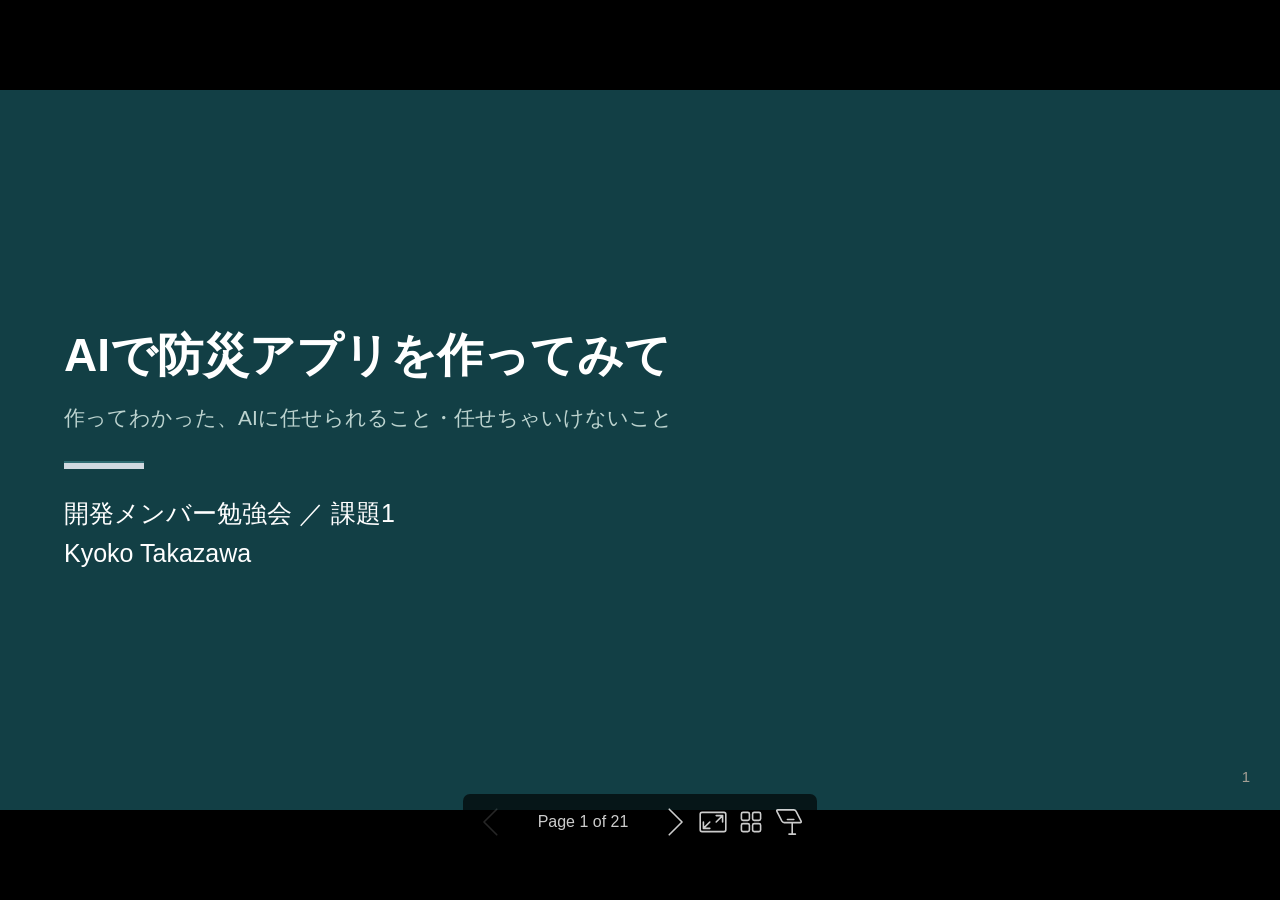
==== commit 7a822d8d: "Rewrite deck copy in a talk-friendly, one-message-per-slide style Reflow the writing toward how well" ====
--- a/docs/slides.html
+++ b/docs/slides.html
@@ -1,4 +1,4 @@
-<!DOCTYPE html><html lang="POSIX"><head><title>AIで防災アプリを作ってみて — 課題の取り組みと、感じたこと</title><meta property="og:title" content="AIで防災アプリを作ってみて — 課題の取り組みと、感じたこと"><meta charset="UTF-8"><meta name="viewport" content="width=device-width,height=device-height,initial-scale=1.0"><meta name="apple-mobile-web-app-capable" content="yes"><meta http-equiv="X-UA-Compatible" content="ie=edge"><meta property="og:type" content="website"><meta name="twitter:card" content="summary"><style>@media screen{body[data-bespoke-view=""] .bespoke-marp-parent>.bespoke-marp-osc>button,body[data-bespoke-view=next] .bespoke-marp-parent>.bespoke-marp-osc>button,body[data-bespoke-view=overview] button.bespoke-marp-overview-close,body[data-bespoke-view=presenter] .bespoke-marp-presenter-container .bespoke-marp-presenter-info-container .bespoke-marp-presenter-info-page-area .bespoke-marp-presenter-info-page,body[data-bespoke-view=presenter] .bespoke-marp-presenter-container .bespoke-marp-presenter-info-container button,body[data-bespoke-view=presenter] .bespoke-marp-presenter-container .bespoke-marp-presenter-note-container button{appearance:none;background-color:initial;border:0;color:inherit;cursor:pointer;font-size:inherit;opacity:.8;outline:none;padding:0;transition:opacity .2s linear;-webkit-tap-highlight-color:transparent}body[data-bespoke-view=""] .bespoke-marp-parent>.bespoke-marp-osc>button:disabled,body[data-bespoke-view=next] .bespoke-marp-parent>.bespoke-marp-osc>button:disabled,body[data-bespoke-view=overview] button.bespoke-marp-overview-close:disabled,body[data-bespoke-view=presenter] .bespoke-marp-presenter-container .bespoke-marp-presenter-info-container .bespoke-marp-presenter-info-page-area .bespoke-marp-presenter-info-page:disabled,body[data-bespoke-view=presenter] .bespoke-marp-presenter-container .bespoke-marp-presenter-info-container button:disabled,body[data-bespoke-view=presenter] .bespoke-marp-presenter-container .bespoke-marp-presenter-note-container button:disabled{cursor:not-allowed;opacity:.15!important}body[data-bespoke-view=""] .bespoke-marp-parent>.bespoke-marp-osc>button:hover,body[data-bespoke-view=next] .bespoke-marp-parent>.bespoke-marp-osc>button:hover,body[data-bespoke-view=overview] button.bespoke-marp-overview-close:hover,body[data-bespoke-view=presenter] .bespoke-marp-presenter-container .bespoke-marp-presenter-info-container .bespoke-marp-presenter-info-page-area .bespoke-marp-presenter-info-page:hover,body[data-bespoke-view=presenter] .bespoke-marp-presenter-container .bespoke-marp-presenter-info-container button:hover,body[data-bespoke-view=presenter] .bespoke-marp-presenter-container .bespoke-marp-presenter-note-container button:hover{opacity:1}body[data-bespoke-view=""] .bespoke-marp-parent>.bespoke-marp-osc>button:hover:active,body[data-bespoke-view=next] .bespoke-marp-parent>.bespoke-marp-osc>button:hover:active,body[data-bespoke-view=overview] button.bespoke-marp-overview-close:hover:active,body[data-bespoke-view=presenter] .bespoke-marp-presenter-container .bespoke-marp-presenter-info-container .bespoke-marp-presenter-info-page-area .bespoke-marp-presenter-info-page:hover:active,body[data-bespoke-view=presenter] .bespoke-marp-presenter-container .bespoke-marp-presenter-info-container button:hover:active,body[data-bespoke-view=presenter] .bespoke-marp-presenter-container .bespoke-marp-presenter-note-container button:hover:active{opacity:.6}body[data-bespoke-view=""] .bespoke-marp-parent>.bespoke-marp-osc>button:hover:not(:disabled),body[data-bespoke-view=next] .bespoke-marp-parent>.bespoke-marp-osc>button:hover:not(:disabled),body[data-bespoke-view=overview] button.bespoke-marp-overview-close:hover:not(:disabled),body[data-bespoke-view=presenter] .bespoke-marp-presenter-container .bespoke-marp-presenter-info-container .bespoke-marp-presenter-info-page-area .bespoke-marp-presenter-info-page:hover:not(:disabled),body[data-bespoke-view=presenter] .bespoke-marp-presenter-container .bespoke-marp-presenter-info-container button:hover:not(:disabled),body[data-bespoke-view=presenter] .bespoke-marp-presenter-container .bespoke-marp-presenter-note-container button:hover:not(:disabled){transition:none}body[data-bespoke-view=""] .bespoke-marp-parent>.bespoke-marp-osc>button[data-bespoke-marp-osc=prev],body[data-bespoke-view=next] .bespoke-marp-parent>.bespoke-marp-osc>button[data-bespoke-marp-osc=prev],body[data-bespoke-view=presenter] .bespoke-marp-presenter-container .bespoke-marp-presenter-info-container button.bespoke-marp-presenter-info-page-prev{background:#0000 url("[data-uri]") no-repeat 50%;background-size:contain;overflow:hidden;text-indent:100%;white-space:nowrap}body[data-bespoke-view=""] .bespoke-marp-parent>.bespoke-marp-osc>button[data-bespoke-marp-osc=next],body[data-bespoke-view=next] .bespoke-marp-parent>.bespoke-marp-osc>button[data-bespoke-marp-osc=next],body[data-bespoke-view=presenter] .bespoke-marp-presenter-container .bespoke-marp-presenter-info-container button.bespoke-marp-presenter-info-page-next{background:#0000 url("[data-uri]") no-repeat 50%;background-size:contain;overflow:hidden;text-indent:100%;white-space:nowrap}:is(body[data-bespoke-view=""],body[data-bespoke-view=next]) .bespoke-marp-parent>.bespoke-marp-osc>button[data-bespoke-marp-osc=fullscreen]{background:#0000 url("[data-uri]") no-repeat 50%;background-size:contain;overflow:hidden;text-indent:100%;white-space:nowrap}:is(body[data-bespoke-view=""],body[data-bespoke-view=next]) .bespoke-marp-parent>.bespoke-marp-osc>button.exit[data-bespoke-marp-osc=fullscreen]{background-image:url("[data-uri]")}:is(body[data-bespoke-view=""],body[data-bespoke-view=next]) .bespoke-marp-parent>.bespoke-marp-osc>button[data-bespoke-marp-osc=presenter]{background:#0000 url("[data-uri]") no-repeat 50%;background-size:contain;overflow:hidden;text-indent:100%;white-space:nowrap}body[data-bespoke-view=overview] button.bespoke-marp-overview-close,body[data-bespoke-view=presenter] .bespoke-marp-presenter-container .bespoke-marp-presenter-note-container button.bespoke-marp-presenter-note-bigger{background:#0000 url("[data-uri]") no-repeat 50%;background-size:contain;overflow:hidden;text-indent:100%;white-space:nowrap}body[data-bespoke-view=presenter] .bespoke-marp-presenter-container .bespoke-marp-presenter-note-container button.bespoke-marp-presenter-note-smaller{background:#0000 url("[data-uri]") no-repeat 50%;background-size:contain;overflow:hidden;text-indent:100%;white-space:nowrap}:is(body[data-bespoke-view=""],body[data-bespoke-view=next]) .bespoke-marp-parent>.bespoke-marp-osc>button[data-bespoke-marp-osc=overview]{background:#0000 url("[data-uri]") no-repeat 50%;background-size:contain;overflow:hidden;text-indent:100%;white-space:nowrap}}@keyframes __bespoke_marp_transition_reduced_outgoing__{0%{opacity:1}to{opacity:0}}@keyframes __bespoke_marp_transition_reduced_incoming__{0%{mix-blend-mode:plus-lighter;opacity:0}to{mix-blend-mode:plus-lighter;opacity:1}}.bespoke-marp-note,.bespoke-marp-osc,.bespoke-progress-parent{display:none;transition:none}@media screen{::view-transition-group(*){animation-duration:var(--marp-bespoke-transition-animation-duration,.5s);animation-timing-function:ease}::view-transition-new(*),::view-transition-old(*){animation-delay:0s;animation-direction:var(--marp-bespoke-transition-animation-direction,normal);animation-duration:var(--marp-bespoke-transition-animation-duration,.5s);animation-fill-mode:both;animation-name:var(--marp-bespoke-transition-animation-name,var(--marp-bespoke-transition-animation-name-fallback,__bespoke_marp_transition_no_animation__));mix-blend-mode:normal}::view-transition-old(*){--marp-bespoke-transition-animation-name-fallback:__bespoke_marp_transition_reduced_outgoing__;animation-timing-function:ease}::view-transition-new(*){--marp-bespoke-transition-animation-name-fallback:__bespoke_marp_transition_reduced_incoming__;animation-timing-function:ease}::view-transition-new(root),::view-transition-old(root){animation-timing-function:linear}::view-transition-new(__bespoke_marp_transition_osc__),::view-transition-old(__bespoke_marp_transition_osc__){animation-duration:0s!important;animation-name:__bespoke_marp_transition_osc__!important}::view-transition-new(__bespoke_marp_transition_osc__){opacity:0!important}.bespoke-marp-transition-warming-up::view-transition-group(*),.bespoke-marp-transition-warming-up::view-transition-new(*),.bespoke-marp-transition-warming-up::view-transition-old(*){animation-play-state:paused!important}body,html{height:100%;margin:0}body{background:#000;overflow:hidden}svg.bespoke-marp-slide{content-visibility:hidden;interactivity:inert;opacity:0;pointer-events:none;z-index:-1}svg.bespoke-marp-slide:not(.bespoke-marp-active) *{view-transition-name:none!important}svg.bespoke-marp-slide.bespoke-marp-active{content-visibility:visible;interactivity:auto;opacity:1;pointer-events:auto;z-index:0}svg.bespoke-marp-slide.bespoke-marp-active.bespoke-marp-active-ready *{animation-name:__bespoke_marp__!important}@supports not (content-visibility:hidden){svg.bespoke-marp-slide[data-bespoke-marp-load=hideable]{display:none}svg.bespoke-marp-slide[data-bespoke-marp-load=hideable].bespoke-marp-active{display:block}}}@media screen and (prefers-reduced-motion:reduce){svg.bespoke-marp-slide *{view-transition-name:none!important}}@media screen{[data-bespoke-marp-fragment=inactive]{visibility:hidden}:is(body[data-bespoke-view=""],body[data-bespoke-view=next]) .bespoke-marp-parent{inset:0;position:absolute}:is(body[data-bespoke-view=""],body[data-bespoke-view=next]) .bespoke-marp-parent>.bespoke-marp-osc{background:#000000a6;border-radius:7px;bottom:50px;color:#fff;contain:paint;display:block;font-family:Helvetica,Arial,sans-serif;font-size:16px;left:50%;line-height:0;opacity:1;padding:12px;position:absolute;touch-action:manipulation;transform:translateX(-50%);transition:opacity .2s linear;-webkit-user-select:none;user-select:none;view-transition-name:__bespoke_marp_transition_osc__;white-space:nowrap;will-change:transform;z-index:1}:is(body[data-bespoke-view=""],body[data-bespoke-view=next]) .bespoke-marp-parent>.bespoke-marp-osc>:where(*){margin-left:6px}:is(body[data-bespoke-view=""],body[data-bespoke-view=next]) .bespoke-marp-parent>.bespoke-marp-osc>:where(*):where(:first-child){margin-left:0}:is(body[data-bespoke-view=""],body[data-bespoke-view=next]) .bespoke-marp-parent>.bespoke-marp-osc>span{opacity:.8}:is(body[data-bespoke-view=""],body[data-bespoke-view=next]) .bespoke-marp-parent>.bespoke-marp-osc>span[data-bespoke-marp-osc=page]{display:inline-block;min-width:140px;text-align:center}:is(body[data-bespoke-view=""],body[data-bespoke-view=next]) .bespoke-marp-parent>.bespoke-marp-osc>button[data-bespoke-marp-osc=fullscreen],:is(body[data-bespoke-view=""],body[data-bespoke-view=next]) .bespoke-marp-parent>.bespoke-marp-osc>button[data-bespoke-marp-osc=next],:is(body[data-bespoke-view=""],body[data-bespoke-view=next]) .bespoke-marp-parent>.bespoke-marp-osc>button[data-bespoke-marp-osc=overview],:is(body[data-bespoke-view=""],body[data-bespoke-view=next]) .bespoke-marp-parent>.bespoke-marp-osc>button[data-bespoke-marp-osc=presenter],:is(body[data-bespoke-view=""],body[data-bespoke-view=next]) .bespoke-marp-parent>.bespoke-marp-osc>button[data-bespoke-marp-osc=prev]{height:32px;line-height:32px;width:32px}:is(body[data-bespoke-view=""],body[data-bespoke-view=next]) .bespoke-marp-parent.bespoke-marp-inactive{cursor:none}:is(body[data-bespoke-view=""],body[data-bespoke-view=next]) .bespoke-marp-parent.bespoke-marp-inactive>.bespoke-marp-osc{opacity:0;pointer-events:none}:is(body[data-bespoke-view=""],body[data-bespoke-view=next]) svg.bespoke-marp-slide{height:100%;left:0;position:absolute;top:0;width:100%}body[data-bespoke-view=""] .bespoke-progress-parent{background:#222;display:flex;height:5px;width:100%}body[data-bespoke-view=""] .bespoke-progress-parent+:where(.bespoke-marp-parent){top:5px}body[data-bespoke-view=""] .bespoke-progress-parent .bespoke-progress-bar{background:#0288d1;flex:0 0 0;transition:flex-basis .2s cubic-bezier(0,1,1,1)}body[data-bespoke-view=next]{background:#0000}body[data-bespoke-view=presenter]{background:#161616}body[data-bespoke-view=presenter] .bespoke-marp-presenter-container{display:grid;font-family:Helvetica,Arial,sans-serif;grid-template:"current dragbar next" minmax(140px,1fr) "current dragbar note" 2fr "info    dragbar note" 3em;grid-template-columns:minmax(3px,var(--bespoke-marp-presenter-split-ratio,66%)) 0 minmax(3px,1fr);height:100%;left:0;position:absolute;top:0;width:100%}body[data-bespoke-view=presenter] .bespoke-marp-presenter-container :where(.bespoke-marp-parent){grid-area:current;overflow:hidden;position:relative}body[data-bespoke-view=presenter] .bespoke-marp-presenter-container :where(.bespoke-marp-parent) :where(svg.bespoke-marp-slide){height:calc(100% - 40px);left:20px;pointer-events:none;position:absolute;top:20px;-webkit-user-select:none;user-select:none;width:calc(100% - 40px)}body[data-bespoke-view=presenter] .bespoke-marp-presenter-container :where(.bespoke-marp-parent) :where(svg.bespoke-marp-slide).bespoke-marp-active{filter:drop-shadow(0 3px 10px rgba(0,0,0,.5))}body[data-bespoke-view=presenter] .bespoke-marp-presenter-container .bespoke-marp-presenter-dragbar-container{background:#0288d1;cursor:col-resize;grid-area:dragbar;margin-left:-3px;opacity:0;position:relative;transition:opacity .4s linear .1s;width:6px;z-index:10}body[data-bespoke-view=presenter] .bespoke-marp-presenter-container .bespoke-marp-presenter-dragbar-container:hover{opacity:1}body[data-bespoke-view=presenter] .bespoke-marp-presenter-container .bespoke-marp-presenter-dragbar-container.active{opacity:1;transition-delay:0s}body[data-bespoke-view=presenter] .bespoke-marp-presenter-container .bespoke-marp-presenter-next-container{background:#222;cursor:pointer;display:none;grid-area:next;overflow:hidden;position:relative}body[data-bespoke-view=presenter] .bespoke-marp-presenter-container .bespoke-marp-presenter-next-container.active{display:block}body[data-bespoke-view=presenter] .bespoke-marp-presenter-container .bespoke-marp-presenter-next-container iframe.bespoke-marp-presenter-next{background:#0000;border:0;display:block;filter:drop-shadow(0 3px 10px rgba(0,0,0,.5));height:calc(100% - 40px);left:20px;pointer-events:none;position:absolute;interactivity:inert;top:20px;-webkit-user-select:none;user-select:none;width:calc(100% - 40px)}body[data-bespoke-view=presenter] .bespoke-marp-presenter-container .bespoke-marp-presenter-note-container{background:#222;color:#eee;grid-area:note;position:relative;z-index:1}body[data-bespoke-view=presenter] .bespoke-marp-presenter-container .bespoke-marp-presenter-note-container button{height:1.5em;line-height:1.5em;width:1.5em}body[data-bespoke-view=presenter] .bespoke-marp-presenter-container .bespoke-marp-presenter-note-container .bespoke-marp-presenter-note-wrapper{display:block;inset:0;position:absolute}body[data-bespoke-view=presenter] .bespoke-marp-presenter-container .bespoke-marp-presenter-note-container .bespoke-marp-presenter-note-buttons{background:#000000a6;border-radius:4px;bottom:0;display:flex;gap:4px;margin:12px;opacity:0;padding:6px;pointer-events:none;position:absolute;right:0;transition:opacity .2s linear}body[data-bespoke-view=presenter] .bespoke-marp-presenter-container .bespoke-marp-presenter-note-container .bespoke-marp-presenter-note-buttons:focus-within,body[data-bespoke-view=presenter] .bespoke-marp-presenter-container .bespoke-marp-presenter-note-container .bespoke-marp-presenter-note-wrapper:focus-within+.bespoke-marp-presenter-note-buttons,body[data-bespoke-view=presenter] .bespoke-marp-presenter-container .bespoke-marp-presenter-note-container:hover .bespoke-marp-presenter-note-buttons{opacity:1;pointer-events:auto}body[data-bespoke-view=presenter] .bespoke-marp-presenter-container .bespoke-marp-presenter-note-container .bespoke-marp-note{box-sizing:border-box;font-size:calc(1.1em*var(--bespoke-marp-note-font-scale, 1));height:calc(100% - 40px);margin:20px;overflow:auto;padding-right:3px;white-space:pre-wrap;width:calc(100% - 40px);word-wrap:break-word;scrollbar-color:#eeeeee80 #0000;scrollbar-width:thin}body[data-bespoke-view=presenter] .bespoke-marp-presenter-container .bespoke-marp-presenter-note-container .bespoke-marp-note::-webkit-scrollbar{width:6px}body[data-bespoke-view=presenter] .bespoke-marp-presenter-container .bespoke-marp-presenter-note-container .bespoke-marp-note::-webkit-scrollbar-track{background:#0000}body[data-bespoke-view=presenter] .bespoke-marp-presenter-container .bespoke-marp-presenter-note-container .bespoke-marp-note::-webkit-scrollbar-thumb{background:#eeeeee80;border-radius:6px}body[data-bespoke-view=presenter] .bespoke-marp-presenter-container .bespoke-marp-presenter-note-container .bespoke-marp-note:empty{pointer-events:none}body[data-bespoke-view=presenter] .bespoke-marp-presenter-container .bespoke-marp-presenter-note-container .bespoke-marp-note.active{display:block}body[data-bespoke-view=presenter] .bespoke-marp-presenter-container .bespoke-marp-presenter-note-container .bespoke-marp-note p:first-child{margin-top:0}body[data-bespoke-view=presenter] .bespoke-marp-presenter-container .bespoke-marp-presenter-note-container .bespoke-marp-note p:last-child{margin-bottom:0}body[data-bespoke-view=presenter] .bespoke-marp-presenter-container .bespoke-marp-presenter-info-container{align-items:center;box-sizing:border-box;color:#eee;display:flex;flex-wrap:nowrap;grid-area:info;justify-content:center;overflow:hidden;padding:0 10px}body[data-bespoke-view=presenter] .bespoke-marp-presenter-container .bespoke-marp-presenter-info-container :is(.bespoke-marp-presenter-info-page-area,.bespoke-marp-presenter-info-time,.bespoke-marp-presenter-info-timer){box-sizing:border-box;display:block;padding:0 10px;white-space:nowrap;width:100%}body[data-bespoke-view=presenter] .bespoke-marp-presenter-container .bespoke-marp-presenter-info-container button{height:1.5em;line-height:1.5em;width:1.5em}body[data-bespoke-view=presenter] .bespoke-marp-presenter-container .bespoke-marp-presenter-info-container .bespoke-marp-presenter-info-page-area{order:2;text-align:center}body[data-bespoke-view=presenter] .bespoke-marp-presenter-container .bespoke-marp-presenter-info-container .bespoke-marp-presenter-info-page-area .bespoke-marp-presenter-info-page{display:inline-block;min-width:120px;text-align:center}body[data-bespoke-view=presenter] .bespoke-marp-presenter-container .bespoke-marp-presenter-info-container .bespoke-marp-presenter-info-time{color:#999;order:1;text-align:left}body[data-bespoke-view=presenter] .bespoke-marp-presenter-container .bespoke-marp-presenter-info-container .bespoke-marp-presenter-info-timer{color:#999;order:3;text-align:right}body[data-bespoke-view=presenter] .bespoke-marp-presenter-container .bespoke-marp-presenter-info-container .bespoke-marp-presenter-info-timer:hover{cursor:pointer}body[data-bespoke-view=overview]{background:#161616;overflow:auto}body[data-bespoke-view=overview] [data-bespoke-marp-fragment=inactive]{visibility:visible}body[data-bespoke-view=overview] .bespoke-marp-overview-header{backdrop-filter:blur(4px);background:#222222d9;box-shadow:0 3px 10px #00000080;box-sizing:border-box;display:flex;height:48px;inset:0 0 auto;justify-content:flex-end;padding:10px;position:fixed;z-index:1}body[data-bespoke-view=overview] button.bespoke-marp-overview-close{height:28px;line-height:28px;transform:rotate(45deg);width:28px}body[data-bespoke-view=overview] .bespoke-marp-parent{display:grid;gap:40px;grid-template-columns:repeat(auto-fit,minmax(0,240px));justify-content:space-around;padding:30px}body[data-bespoke-view=overview] .bespoke-marp-parent svg.bespoke-marp-slide{--bov-selected:#0000;--bov-focus:#161616;--bov-focus-outline:#0000;background-image:conic-gradient(#161616 0 0),conic-gradient(var(--bov-focus) 0 0),conic-gradient(var(--bov-focus-outline) 0 0),conic-gradient(var(--bov-selected) 0 0);background-position:5px 5px,3px 3px,2px 2px,0 0;background-repeat:no-repeat;background-size:calc(100% - 10px) calc(100% - 10px),calc(100% - 6px) calc(100% - 6px),calc(100% - 4px) calc(100% - 4px),100% 100%;content-visibility:visible;cursor:pointer;filter:drop-shadow(0 3px 10px rgba(0,0,0,.5));margin:-6px;padding:6px;interactivity:auto;opacity:1;outline:0;pointer-events:auto;scroll-margin-block:30px;width:100%;z-index:0}body[data-bespoke-view=overview] .bespoke-marp-parent svg.bespoke-marp-slide *,body[data-bespoke-view=overview] .bespoke-marp-parent svg.bespoke-marp-slide.bespoke-marp-active *{pointer-events:none;interactivity:inert}body[data-bespoke-view=overview] .bespoke-marp-parent :is(svg.bespoke-marp-slide:active,svg.bespoke-marp-slide:focus-visible,svg.bespoke-marp-slide:hover){--bov-focus-outline:#161616}body[data-bespoke-view=overview] .bespoke-marp-parent svg.bespoke-marp-slide:focus-visible,body[data-bespoke-view=overview] .bespoke-marp-parent svg.bespoke-marp-slide:hover{--bov-focus:#999}body[data-bespoke-view=overview] .bespoke-marp-parent svg.bespoke-marp-slide:active{--bov-focus:#eee}body[data-bespoke-view=overview] .bespoke-marp-parent svg.bespoke-marp-slide.bespoke-marp-active{--bov-selected:#0288d1}body[data-bespoke-view=overview]:has(.bespoke-marp-overview-header) .bespoke-marp-parent{padding-top:78px}body[data-bespoke-view=overview]:has(.bespoke-marp-overview-header) .bespoke-marp-parent svg.bespoke-marp-slide{scroll-margin-top:78px}.bespoke-marp-overview{background:#000000a6;inset:0;opacity:0;pointer-events:none;position:fixed;transition:opacity .1s ease;z-index:10}.bespoke-marp-overview iframe{background:#222;border:0;display:block;height:100%;left:0;position:absolute;top:0;width:100%}.bespoke-marp-overview[data-open="1"]{opacity:1;pointer-events:auto}}@media print{.bespoke-marp-overview,.bespoke-marp-presenter-info-container,.bespoke-marp-presenter-next-container,.bespoke-marp-presenter-note-container{display:none}}</style><style>div#\:\$p > svg > foreignObject > section{width:1280px;height:720px;box-sizing:border-box;overflow:hidden;position:relative;scroll-snap-align:center center;-webkit-text-size-adjust:100%;text-size-adjust:100%}div#\:\$p > svg > foreignObject > section::after{bottom:0;content:attr(data-marpit-pagination);padding:inherit;pointer-events:none;position:absolute;right:0}div#\:\$p > svg > foreignObject > section:not([data-marpit-pagination])::after{display:none}div#\:\$p > svg > foreignObject > section :where(:is(h1, marp-h1)){font-size:2em;margin-block:0.67em}div#\:\$p > svg > foreignObject > section section:where(:is(h1, marp-h1)){--marpit-root-font-size: 2em}div#\:\$p > svg > foreignObject > section video::-webkit-media-controls{will-change:transform}@page {size:1280px 720px;margin:0}@media print{html, body{background-color:#fff;margin:0;page-break-inside:avoid;break-inside:avoid-page}div#\:\$p > svg > foreignObject > section{page-break-before:always;break-before:page}div#\:\$p > svg > foreignObject > section, div#\:\$p > svg > foreignObject > section *{-webkit-print-color-adjust:exact!important;animation-delay:0s!important;animation-duration:0s!important;color-adjust:exact!important;print-color-adjust:exact!important;transition:none!important}div#\:\$p > svg[data-marpit-svg]{display:block;height:100vh;width:100vw}}div#\:\$p > svg > foreignObject > :where(section){container-type:size}div#\:\$p > svg > foreignObject > section img[data-marp-twemoji]{background:transparent;height:1em;margin:0 .05em 0 .1em;vertical-align:-.1em;width:1em}div#\:\$p > svg > foreignObject > section{--fgColor-danger:light-dark(#d1242f, #f85149);--bgColor-attention-muted:light-dark(#fff8c5, #bb800926);--bgColor-muted:light-dark(#f6f8fa, #151b23);--bgColor-neutral-muted:light-dark(#818b981f, #656c7633);--borderColor-accent-emphasis:light-dark(#0969da, #1f6feb);--borderColor-attention-emphasis:light-dark(#9a6700, #9e6a03);--borderColor-danger-emphasis:light-dark(#cf222e, #da3633);--borderColor-default:light-dark(#d1d9e0, #3d444d);--borderColor-done-emphasis:light-dark(#8250df, #8957e5);--borderColor-success-emphasis:light-dark(#1a7f37, #238636);--color-prettylights-syntax-brackethighlighter-angle:light-dark(#59636e, #9198a1);--color-prettylights-syntax-brackethighlighter-unmatched:light-dark(#82071e, #f85149);--color-prettylights-syntax-carriage-return-bg:light-dark(#cf222e, #b62324);--color-prettylights-syntax-carriage-return-text:light-dark(#f6f8fa, #f0f6fc);--color-prettylights-syntax-comment:light-dark(#59636e, #9198a1);--color-prettylights-syntax-constant:light-dark(#0550ae, #79c0ff);--color-prettylights-syntax-constant-other-reference-link:light-dark(#0a3069, #a5d6ff);--color-prettylights-syntax-entity:light-dark(#6639ba, #d2a8ff);--color-prettylights-syntax-entity-tag:light-dark(#0550ae, #7ee787);--color-prettylights-syntax-invalid-illegal-text:light-dark(var(--fgColor-danger), var(--fgColor-danger));--color-prettylights-syntax-keyword:light-dark(#cf222e, #ff7b72);--color-prettylights-syntax-markup-changed-bg:light-dark(#ffd8b5, #5a1e02);--color-prettylights-syntax-markup-changed-text:light-dark(#953800, #ffdfb6);--color-prettylights-syntax-markup-deleted-bg:light-dark(#ffebe9, #67060c);--color-prettylights-syntax-markup-deleted-text:light-dark(#82071e, #ffdcd7);--color-prettylights-syntax-markup-heading:light-dark(#0550ae, #1f6feb);--color-prettylights-syntax-markup-ignored-bg:light-dark(#0550ae, #1158c7);--color-prettylights-syntax-markup-ignored-text:light-dark(#d1d9e0, #f0f6fc);--color-prettylights-syntax-markup-inserted-bg:light-dark(#dafbe1, #033a16);--color-prettylights-syntax-markup-inserted-text:light-dark(#116329, #aff5b4);--color-prettylights-syntax-markup-list:light-dark(#3b2300, #f2cc60);--color-prettylights-syntax-meta-diff-range:light-dark(#8250df, #d2a8ff);--color-prettylights-syntax-string:light-dark(#0a3069, #a5d6ff);--color-prettylights-syntax-string-regexp:light-dark(#116329, #7ee787);--color-prettylights-syntax-sublimelinter-gutter-mark:light-dark(#818b98, #3d444d);--color-prettylights-syntax-variable:light-dark(#953800, #ffa657);--fgColor-accent:light-dark(#0969da, #4493f8);--fgColor-attention:light-dark(#9a6700, #d29922);--fgColor-done:light-dark(#8250df, #ab7df8);--fgColor-muted:light-dark(#59636e, #9198a1);--fgColor-success:light-dark(#1a7f37, #3fb950);--bgColor-default:light-dark(#fff, #0d1117);--borderColor-muted:light-dark(#d1d9e0b3, #3d444db3);--color-prettylights-syntax-invalid-illegal-bg:light-dark(var(--bgColor-danger-muted), var(--bgColor-danger-muted));--color-prettylights-syntax-markup-bold:light-dark(#1f2328, #f0f6fc);--color-prettylights-syntax-markup-italic:light-dark(#1f2328, #f0f6fc);--color-prettylights-syntax-storage-modifier-import:light-dark(#1f2328, #f0f6fc);--fgColor-default:light-dark(#1f2328, #f0f6fc);--focus-outlineColor:light-dark(var(--borderColor-accent-emphasis), var(--borderColor-accent-emphasis));--borderColor-neutral-muted:light-dark(var(--borderColor-muted), var(--borderColor-muted));--base-size-16:calc(var(--marpit-root-font-size, 1rem) * 1);--base-size-24:calc(var(--marpit-root-font-size, 1rem) * 1.5);--base-size-4:calc(var(--marpit-root-font-size, 1rem) * 0.25);--base-size-40:calc(var(--marpit-root-font-size, 1rem) * 2.5);--base-size-8:calc(var(--marpit-root-font-size, 1rem) * 0.5);--base-text-weight-medium:500;--base-text-weight-normal:400;--base-text-weight-semibold:600;--fontStack-monospace:ui-monospace, SFMono-Regular, SF Mono, Menlo, Consolas, Liberation Mono, monospace;--fontStack-sansSerif:-apple-system, BlinkMacSystemFont, "Segoe UI", "Noto Sans", Helvetica, Arial, sans-serif, "Apple Color Emoji", "Segoe UI Emoji";}/*!
+<!DOCTYPE html><html lang="POSIX"><head><title>AIで防災アプリを作ってみて</title><meta property="og:title" content="AIで防災アプリを作ってみて"><meta charset="UTF-8"><meta name="viewport" content="width=device-width,height=device-height,initial-scale=1.0"><meta name="apple-mobile-web-app-capable" content="yes"><meta http-equiv="X-UA-Compatible" content="ie=edge"><meta property="og:type" content="website"><meta name="twitter:card" content="summary"><style>@media screen{body[data-bespoke-view=""] .bespoke-marp-parent>.bespoke-marp-osc>button,body[data-bespoke-view=next] .bespoke-marp-parent>.bespoke-marp-osc>button,body[data-bespoke-view=overview] button.bespoke-marp-overview-close,body[data-bespoke-view=presenter] .bespoke-marp-presenter-container .bespoke-marp-presenter-info-container .bespoke-marp-presenter-info-page-area .bespoke-marp-presenter-info-page,body[data-bespoke-view=presenter] .bespoke-marp-presenter-container .bespoke-marp-presenter-info-container button,body[data-bespoke-view=presenter] .bespoke-marp-presenter-container .bespoke-marp-presenter-note-container button{appearance:none;background-color:initial;border:0;color:inherit;cursor:pointer;font-size:inherit;opacity:.8;outline:none;padding:0;transition:opacity .2s linear;-webkit-tap-highlight-color:transparent}body[data-bespoke-view=""] .bespoke-marp-parent>.bespoke-marp-osc>button:disabled,body[data-bespoke-view=next] .bespoke-marp-parent>.bespoke-marp-osc>button:disabled,body[data-bespoke-view=overview] button.bespoke-marp-overview-close:disabled,body[data-bespoke-view=presenter] .bespoke-marp-presenter-container .bespoke-marp-presenter-info-container .bespoke-marp-presenter-info-page-area .bespoke-marp-presenter-info-page:disabled,body[data-bespoke-view=presenter] .bespoke-marp-presenter-container .bespoke-marp-presenter-info-container button:disabled,body[data-bespoke-view=presenter] .bespoke-marp-presenter-container .bespoke-marp-presenter-note-container button:disabled{cursor:not-allowed;opacity:.15!important}body[data-bespoke-view=""] .bespoke-marp-parent>.bespoke-marp-osc>button:hover,body[data-bespoke-view=next] .bespoke-marp-parent>.bespoke-marp-osc>button:hover,body[data-bespoke-view=overview] button.bespoke-marp-overview-close:hover,body[data-bespoke-view=presenter] .bespoke-marp-presenter-container .bespoke-marp-presenter-info-container .bespoke-marp-presenter-info-page-area .bespoke-marp-presenter-info-page:hover,body[data-bespoke-view=presenter] .bespoke-marp-presenter-container .bespoke-marp-presenter-info-container button:hover,body[data-bespoke-view=presenter] .bespoke-marp-presenter-container .bespoke-marp-presenter-note-container button:hover{opacity:1}body[data-bespoke-view=""] .bespoke-marp-parent>.bespoke-marp-osc>button:hover:active,body[data-bespoke-view=next] .bespoke-marp-parent>.bespoke-marp-osc>button:hover:active,body[data-bespoke-view=overview] button.bespoke-marp-overview-close:hover:active,body[data-bespoke-view=presenter] .bespoke-marp-presenter-container .bespoke-marp-presenter-info-container .bespoke-marp-presenter-info-page-area .bespoke-marp-presenter-info-page:hover:active,body[data-bespoke-view=presenter] .bespoke-marp-presenter-container .bespoke-marp-presenter-info-container button:hover:active,body[data-bespoke-view=presenter] .bespoke-marp-presenter-container .bespoke-marp-presenter-note-container button:hover:active{opacity:.6}body[data-bespoke-view=""] .bespoke-marp-parent>.bespoke-marp-osc>button:hover:not(:disabled),body[data-bespoke-view=next] .bespoke-marp-parent>.bespoke-marp-osc>button:hover:not(:disabled),body[data-bespoke-view=overview] button.bespoke-marp-overview-close:hover:not(:disabled),body[data-bespoke-view=presenter] .bespoke-marp-presenter-container .bespoke-marp-presenter-info-container .bespoke-marp-presenter-info-page-area .bespoke-marp-presenter-info-page:hover:not(:disabled),body[data-bespoke-view=presenter] .bespoke-marp-presenter-container .bespoke-marp-presenter-info-container button:hover:not(:disabled),body[data-bespoke-view=presenter] .bespoke-marp-presenter-container .bespoke-marp-presenter-note-container button:hover:not(:disabled){transition:none}body[data-bespoke-view=""] .bespoke-marp-parent>.bespoke-marp-osc>button[data-bespoke-marp-osc=prev],body[data-bespoke-view=next] .bespoke-marp-parent>.bespoke-marp-osc>button[data-bespoke-marp-osc=prev],body[data-bespoke-view=presenter] .bespoke-marp-presenter-container .bespoke-marp-presenter-info-container button.bespoke-marp-presenter-info-page-prev{background:#0000 url("[data-uri]") no-repeat 50%;background-size:contain;overflow:hidden;text-indent:100%;white-space:nowrap}body[data-bespoke-view=""] .bespoke-marp-parent>.bespoke-marp-osc>button[data-bespoke-marp-osc=next],body[data-bespoke-view=next] .bespoke-marp-parent>.bespoke-marp-osc>button[data-bespoke-marp-osc=next],body[data-bespoke-view=presenter] .bespoke-marp-presenter-container .bespoke-marp-presenter-info-container button.bespoke-marp-presenter-info-page-next{background:#0000 url("[data-uri]") no-repeat 50%;background-size:contain;overflow:hidden;text-indent:100%;white-space:nowrap}:is(body[data-bespoke-view=""],body[data-bespoke-view=next]) .bespoke-marp-parent>.bespoke-marp-osc>button[data-bespoke-marp-osc=fullscreen]{background:#0000 url("[data-uri]") no-repeat 50%;background-size:contain;overflow:hidden;text-indent:100%;white-space:nowrap}:is(body[data-bespoke-view=""],body[data-bespoke-view=next]) .bespoke-marp-parent>.bespoke-marp-osc>button.exit[data-bespoke-marp-osc=fullscreen]{background-image:url("[data-uri]")}:is(body[data-bespoke-view=""],body[data-bespoke-view=next]) .bespoke-marp-parent>.bespoke-marp-osc>button[data-bespoke-marp-osc=presenter]{background:#0000 url("[data-uri]") no-repeat 50%;background-size:contain;overflow:hidden;text-indent:100%;white-space:nowrap}body[data-bespoke-view=overview] button.bespoke-marp-overview-close,body[data-bespoke-view=presenter] .bespoke-marp-presenter-container .bespoke-marp-presenter-note-container button.bespoke-marp-presenter-note-bigger{background:#0000 url("[data-uri]") no-repeat 50%;background-size:contain;overflow:hidden;text-indent:100%;white-space:nowrap}body[data-bespoke-view=presenter] .bespoke-marp-presenter-container .bespoke-marp-presenter-note-container button.bespoke-marp-presenter-note-smaller{background:#0000 url("[data-uri]") no-repeat 50%;background-size:contain;overflow:hidden;text-indent:100%;white-space:nowrap}:is(body[data-bespoke-view=""],body[data-bespoke-view=next]) .bespoke-marp-parent>.bespoke-marp-osc>button[data-bespoke-marp-osc=overview]{background:#0000 url("[data-uri]") no-repeat 50%;background-size:contain;overflow:hidden;text-indent:100%;white-space:nowrap}}@keyframes __bespoke_marp_transition_reduced_outgoing__{0%{opacity:1}to{opacity:0}}@keyframes __bespoke_marp_transition_reduced_incoming__{0%{mix-blend-mode:plus-lighter;opacity:0}to{mix-blend-mode:plus-lighter;opacity:1}}.bespoke-marp-note,.bespoke-marp-osc,.bespoke-progress-parent{display:none;transition:none}@media screen{::view-transition-group(*){animation-duration:var(--marp-bespoke-transition-animation-duration,.5s);animation-timing-function:ease}::view-transition-new(*),::view-transition-old(*){animation-delay:0s;animation-direction:var(--marp-bespoke-transition-animation-direction,normal);animation-duration:var(--marp-bespoke-transition-animation-duration,.5s);animation-fill-mode:both;animation-name:var(--marp-bespoke-transition-animation-name,var(--marp-bespoke-transition-animation-name-fallback,__bespoke_marp_transition_no_animation__));mix-blend-mode:normal}::view-transition-old(*){--marp-bespoke-transition-animation-name-fallback:__bespoke_marp_transition_reduced_outgoing__;animation-timing-function:ease}::view-transition-new(*){--marp-bespoke-transition-animation-name-fallback:__bespoke_marp_transition_reduced_incoming__;animation-timing-function:ease}::view-transition-new(root),::view-transition-old(root){animation-timing-function:linear}::view-transition-new(__bespoke_marp_transition_osc__),::view-transition-old(__bespoke_marp_transition_osc__){animation-duration:0s!important;animation-name:__bespoke_marp_transition_osc__!important}::view-transition-new(__bespoke_marp_transition_osc__){opacity:0!important}.bespoke-marp-transition-warming-up::view-transition-group(*),.bespoke-marp-transition-warming-up::view-transition-new(*),.bespoke-marp-transition-warming-up::view-transition-old(*){animation-play-state:paused!important}body,html{height:100%;margin:0}body{background:#000;overflow:hidden}svg.bespoke-marp-slide{content-visibility:hidden;interactivity:inert;opacity:0;pointer-events:none;z-index:-1}svg.bespoke-marp-slide:not(.bespoke-marp-active) *{view-transition-name:none!important}svg.bespoke-marp-slide.bespoke-marp-active{content-visibility:visible;interactivity:auto;opacity:1;pointer-events:auto;z-index:0}svg.bespoke-marp-slide.bespoke-marp-active.bespoke-marp-active-ready *{animation-name:__bespoke_marp__!important}@supports not (content-visibility:hidden){svg.bespoke-marp-slide[data-bespoke-marp-load=hideable]{display:none}svg.bespoke-marp-slide[data-bespoke-marp-load=hideable].bespoke-marp-active{display:block}}}@media screen and (prefers-reduced-motion:reduce){svg.bespoke-marp-slide *{view-transition-name:none!important}}@media screen{[data-bespoke-marp-fragment=inactive]{visibility:hidden}:is(body[data-bespoke-view=""],body[data-bespoke-view=next]) .bespoke-marp-parent{inset:0;position:absolute}:is(body[data-bespoke-view=""],body[data-bespoke-view=next]) .bespoke-marp-parent>.bespoke-marp-osc{background:#000000a6;border-radius:7px;bottom:50px;color:#fff;contain:paint;display:block;font-family:Helvetica,Arial,sans-serif;font-size:16px;left:50%;line-height:0;opacity:1;padding:12px;position:absolute;touch-action:manipulation;transform:translateX(-50%);transition:opacity .2s linear;-webkit-user-select:none;user-select:none;view-transition-name:__bespoke_marp_transition_osc__;white-space:nowrap;will-change:transform;z-index:1}:is(body[data-bespoke-view=""],body[data-bespoke-view=next]) .bespoke-marp-parent>.bespoke-marp-osc>:where(*){margin-left:6px}:is(body[data-bespoke-view=""],body[data-bespoke-view=next]) .bespoke-marp-parent>.bespoke-marp-osc>:where(*):where(:first-child){margin-left:0}:is(body[data-bespoke-view=""],body[data-bespoke-view=next]) .bespoke-marp-parent>.bespoke-marp-osc>span{opacity:.8}:is(body[data-bespoke-view=""],body[data-bespoke-view=next]) .bespoke-marp-parent>.bespoke-marp-osc>span[data-bespoke-marp-osc=page]{display:inline-block;min-width:140px;text-align:center}:is(body[data-bespoke-view=""],body[data-bespoke-view=next]) .bespoke-marp-parent>.bespoke-marp-osc>button[data-bespoke-marp-osc=fullscreen],:is(body[data-bespoke-view=""],body[data-bespoke-view=next]) .bespoke-marp-parent>.bespoke-marp-osc>button[data-bespoke-marp-osc=next],:is(body[data-bespoke-view=""],body[data-bespoke-view=next]) .bespoke-marp-parent>.bespoke-marp-osc>button[data-bespoke-marp-osc=overview],:is(body[data-bespoke-view=""],body[data-bespoke-view=next]) .bespoke-marp-parent>.bespoke-marp-osc>button[data-bespoke-marp-osc=presenter],:is(body[data-bespoke-view=""],body[data-bespoke-view=next]) .bespoke-marp-parent>.bespoke-marp-osc>button[data-bespoke-marp-osc=prev]{height:32px;line-height:32px;width:32px}:is(body[data-bespoke-view=""],body[data-bespoke-view=next]) .bespoke-marp-parent.bespoke-marp-inactive{cursor:none}:is(body[data-bespoke-view=""],body[data-bespoke-view=next]) .bespoke-marp-parent.bespoke-marp-inactive>.bespoke-marp-osc{opacity:0;pointer-events:none}:is(body[data-bespoke-view=""],body[data-bespoke-view=next]) svg.bespoke-marp-slide{height:100%;left:0;position:absolute;top:0;width:100%}body[data-bespoke-view=""] .bespoke-progress-parent{background:#222;display:flex;height:5px;width:100%}body[data-bespoke-view=""] .bespoke-progress-parent+:where(.bespoke-marp-parent){top:5px}body[data-bespoke-view=""] .bespoke-progress-parent .bespoke-progress-bar{background:#0288d1;flex:0 0 0;transition:flex-basis .2s cubic-bezier(0,1,1,1)}body[data-bespoke-view=next]{background:#0000}body[data-bespoke-view=presenter]{background:#161616}body[data-bespoke-view=presenter] .bespoke-marp-presenter-container{display:grid;font-family:Helvetica,Arial,sans-serif;grid-template:"current dragbar next" minmax(140px,1fr) "current dragbar note" 2fr "info    dragbar note" 3em;grid-template-columns:minmax(3px,var(--bespoke-marp-presenter-split-ratio,66%)) 0 minmax(3px,1fr);height:100%;left:0;position:absolute;top:0;width:100%}body[data-bespoke-view=presenter] .bespoke-marp-presenter-container :where(.bespoke-marp-parent){grid-area:current;overflow:hidden;position:relative}body[data-bespoke-view=presenter] .bespoke-marp-presenter-container :where(.bespoke-marp-parent) :where(svg.bespoke-marp-slide){height:calc(100% - 40px);left:20px;pointer-events:none;position:absolute;top:20px;-webkit-user-select:none;user-select:none;width:calc(100% - 40px)}body[data-bespoke-view=presenter] .bespoke-marp-presenter-container :where(.bespoke-marp-parent) :where(svg.bespoke-marp-slide).bespoke-marp-active{filter:drop-shadow(0 3px 10px rgba(0,0,0,.5))}body[data-bespoke-view=presenter] .bespoke-marp-presenter-container .bespoke-marp-presenter-dragbar-container{background:#0288d1;cursor:col-resize;grid-area:dragbar;margin-left:-3px;opacity:0;position:relative;transition:opacity .4s linear .1s;width:6px;z-index:10}body[data-bespoke-view=presenter] .bespoke-marp-presenter-container .bespoke-marp-presenter-dragbar-container:hover{opacity:1}body[data-bespoke-view=presenter] .bespoke-marp-presenter-container .bespoke-marp-presenter-dragbar-container.active{opacity:1;transition-delay:0s}body[data-bespoke-view=presenter] .bespoke-marp-presenter-container .bespoke-marp-presenter-next-container{background:#222;cursor:pointer;display:none;grid-area:next;overflow:hidden;position:relative}body[data-bespoke-view=presenter] .bespoke-marp-presenter-container .bespoke-marp-presenter-next-container.active{display:block}body[data-bespoke-view=presenter] .bespoke-marp-presenter-container .bespoke-marp-presenter-next-container iframe.bespoke-marp-presenter-next{background:#0000;border:0;display:block;filter:drop-shadow(0 3px 10px rgba(0,0,0,.5));height:calc(100% - 40px);left:20px;pointer-events:none;position:absolute;interactivity:inert;top:20px;-webkit-user-select:none;user-select:none;width:calc(100% - 40px)}body[data-bespoke-view=presenter] .bespoke-marp-presenter-container .bespoke-marp-presenter-note-container{background:#222;color:#eee;grid-area:note;position:relative;z-index:1}body[data-bespoke-view=presenter] .bespoke-marp-presenter-container .bespoke-marp-presenter-note-container button{height:1.5em;line-height:1.5em;width:1.5em}body[data-bespoke-view=presenter] .bespoke-marp-presenter-container .bespoke-marp-presenter-note-container .bespoke-marp-presenter-note-wrapper{display:block;inset:0;position:absolute}body[data-bespoke-view=presenter] .bespoke-marp-presenter-container .bespoke-marp-presenter-note-container .bespoke-marp-presenter-note-buttons{background:#000000a6;border-radius:4px;bottom:0;display:flex;gap:4px;margin:12px;opacity:0;padding:6px;pointer-events:none;position:absolute;right:0;transition:opacity .2s linear}body[data-bespoke-view=presenter] .bespoke-marp-presenter-container .bespoke-marp-presenter-note-container .bespoke-marp-presenter-note-buttons:focus-within,body[data-bespoke-view=presenter] .bespoke-marp-presenter-container .bespoke-marp-presenter-note-container .bespoke-marp-presenter-note-wrapper:focus-within+.bespoke-marp-presenter-note-buttons,body[data-bespoke-view=presenter] .bespoke-marp-presenter-container .bespoke-marp-presenter-note-container:hover .bespoke-marp-presenter-note-buttons{opacity:1;pointer-events:auto}body[data-bespoke-view=presenter] .bespoke-marp-presenter-container .bespoke-marp-presenter-note-container .bespoke-marp-note{box-sizing:border-box;font-size:calc(1.1em*var(--bespoke-marp-note-font-scale, 1));height:calc(100% - 40px);margin:20px;overflow:auto;padding-right:3px;white-space:pre-wrap;width:calc(100% - 40px);word-wrap:break-word;scrollbar-color:#eeeeee80 #0000;scrollbar-width:thin}body[data-bespoke-view=presenter] .bespoke-marp-presenter-container .bespoke-marp-presenter-note-container .bespoke-marp-note::-webkit-scrollbar{width:6px}body[data-bespoke-view=presenter] .bespoke-marp-presenter-container .bespoke-marp-presenter-note-container .bespoke-marp-note::-webkit-scrollbar-track{background:#0000}body[data-bespoke-view=presenter] .bespoke-marp-presenter-container .bespoke-marp-presenter-note-container .bespoke-marp-note::-webkit-scrollbar-thumb{background:#eeeeee80;border-radius:6px}body[data-bespoke-view=presenter] .bespoke-marp-presenter-container .bespoke-marp-presenter-note-container .bespoke-marp-note:empty{pointer-events:none}body[data-bespoke-view=presenter] .bespoke-marp-presenter-container .bespoke-marp-presenter-note-container .bespoke-marp-note.active{display:block}body[data-bespoke-view=presenter] .bespoke-marp-presenter-container .bespoke-marp-presenter-note-container .bespoke-marp-note p:first-child{margin-top:0}body[data-bespoke-view=presenter] .bespoke-marp-presenter-container .bespoke-marp-presenter-note-container .bespoke-marp-note p:last-child{margin-bottom:0}body[data-bespoke-view=presenter] .bespoke-marp-presenter-container .bespoke-marp-presenter-info-container{align-items:center;box-sizing:border-box;color:#eee;display:flex;flex-wrap:nowrap;grid-area:info;justify-content:center;overflow:hidden;padding:0 10px}body[data-bespoke-view=presenter] .bespoke-marp-presenter-container .bespoke-marp-presenter-info-container :is(.bespoke-marp-presenter-info-page-area,.bespoke-marp-presenter-info-time,.bespoke-marp-presenter-info-timer){box-sizing:border-box;display:block;padding:0 10px;white-space:nowrap;width:100%}body[data-bespoke-view=presenter] .bespoke-marp-presenter-container .bespoke-marp-presenter-info-container button{height:1.5em;line-height:1.5em;width:1.5em}body[data-bespoke-view=presenter] .bespoke-marp-presenter-container .bespoke-marp-presenter-info-container .bespoke-marp-presenter-info-page-area{order:2;text-align:center}body[data-bespoke-view=presenter] .bespoke-marp-presenter-container .bespoke-marp-presenter-info-container .bespoke-marp-presenter-info-page-area .bespoke-marp-presenter-info-page{display:inline-block;min-width:120px;text-align:center}body[data-bespoke-view=presenter] .bespoke-marp-presenter-container .bespoke-marp-presenter-info-container .bespoke-marp-presenter-info-time{color:#999;order:1;text-align:left}body[data-bespoke-view=presenter] .bespoke-marp-presenter-container .bespoke-marp-presenter-info-container .bespoke-marp-presenter-info-timer{color:#999;order:3;text-align:right}body[data-bespoke-view=presenter] .bespoke-marp-presenter-container .bespoke-marp-presenter-info-container .bespoke-marp-presenter-info-timer:hover{cursor:pointer}body[data-bespoke-view=overview]{background:#161616;overflow:auto}body[data-bespoke-view=overview] [data-bespoke-marp-fragment=inactive]{visibility:visible}body[data-bespoke-view=overview] .bespoke-marp-overview-header{backdrop-filter:blur(4px);background:#222222d9;box-shadow:0 3px 10px #00000080;box-sizing:border-box;display:flex;height:48px;inset:0 0 auto;justify-content:flex-end;padding:10px;position:fixed;z-index:1}body[data-bespoke-view=overview] button.bespoke-marp-overview-close{height:28px;line-height:28px;transform:rotate(45deg);width:28px}body[data-bespoke-view=overview] .bespoke-marp-parent{display:grid;gap:40px;grid-template-columns:repeat(auto-fit,minmax(0,240px));justify-content:space-around;padding:30px}body[data-bespoke-view=overview] .bespoke-marp-parent svg.bespoke-marp-slide{--bov-selected:#0000;--bov-focus:#161616;--bov-focus-outline:#0000;background-image:conic-gradient(#161616 0 0),conic-gradient(var(--bov-focus) 0 0),conic-gradient(var(--bov-focus-outline) 0 0),conic-gradient(var(--bov-selected) 0 0);background-position:5px 5px,3px 3px,2px 2px,0 0;background-repeat:no-repeat;background-size:calc(100% - 10px) calc(100% - 10px),calc(100% - 6px) calc(100% - 6px),calc(100% - 4px) calc(100% - 4px),100% 100%;content-visibility:visible;cursor:pointer;filter:drop-shadow(0 3px 10px rgba(0,0,0,.5));margin:-6px;padding:6px;interactivity:auto;opacity:1;outline:0;pointer-events:auto;scroll-margin-block:30px;width:100%;z-index:0}body[data-bespoke-view=overview] .bespoke-marp-parent svg.bespoke-marp-slide *,body[data-bespoke-view=overview] .bespoke-marp-parent svg.bespoke-marp-slide.bespoke-marp-active *{pointer-events:none;interactivity:inert}body[data-bespoke-view=overview] .bespoke-marp-parent :is(svg.bespoke-marp-slide:active,svg.bespoke-marp-slide:focus-visible,svg.bespoke-marp-slide:hover){--bov-focus-outline:#161616}body[data-bespoke-view=overview] .bespoke-marp-parent svg.bespoke-marp-slide:focus-visible,body[data-bespoke-view=overview] .bespoke-marp-parent svg.bespoke-marp-slide:hover{--bov-focus:#999}body[data-bespoke-view=overview] .bespoke-marp-parent svg.bespoke-marp-slide:active{--bov-focus:#eee}body[data-bespoke-view=overview] .bespoke-marp-parent svg.bespoke-marp-slide.bespoke-marp-active{--bov-selected:#0288d1}body[data-bespoke-view=overview]:has(.bespoke-marp-overview-header) .bespoke-marp-parent{padding-top:78px}body[data-bespoke-view=overview]:has(.bespoke-marp-overview-header) .bespoke-marp-parent svg.bespoke-marp-slide{scroll-margin-top:78px}.bespoke-marp-overview{background:#000000a6;inset:0;opacity:0;pointer-events:none;position:fixed;transition:opacity .1s ease;z-index:10}.bespoke-marp-overview iframe{background:#222;border:0;display:block;height:100%;left:0;position:absolute;top:0;width:100%}.bespoke-marp-overview[data-open="1"]{opacity:1;pointer-events:auto}}@media print{.bespoke-marp-overview,.bespoke-marp-presenter-info-container,.bespoke-marp-presenter-next-container,.bespoke-marp-presenter-note-container{display:none}}</style><style>div#\:\$p > svg > foreignObject > section{width:1280px;height:720px;box-sizing:border-box;overflow:hidden;position:relative;scroll-snap-align:center center;-webkit-text-size-adjust:100%;text-size-adjust:100%}div#\:\$p > svg > foreignObject > section::after{bottom:0;content:attr(data-marpit-pagination);padding:inherit;pointer-events:none;position:absolute;right:0}div#\:\$p > svg > foreignObject > section:not([data-marpit-pagination])::after{display:none}div#\:\$p > svg > foreignObject > section :where(:is(h1, marp-h1)){font-size:2em;margin-block:0.67em}div#\:\$p > svg > foreignObject > section section:where(:is(h1, marp-h1)){--marpit-root-font-size: 2em}div#\:\$p > svg > foreignObject > section video::-webkit-media-controls{will-change:transform}@page {size:1280px 720px;margin:0}@media print{html, body{background-color:#fff;margin:0;page-break-inside:avoid;break-inside:avoid-page}div#\:\$p > svg > foreignObject > section{page-break-before:always;break-before:page}div#\:\$p > svg > foreignObject > section, div#\:\$p > svg > foreignObject > section *{-webkit-print-color-adjust:exact!important;animation-delay:0s!important;animation-duration:0s!important;color-adjust:exact!important;print-color-adjust:exact!important;transition:none!important}div#\:\$p > svg[data-marpit-svg]{display:block;height:100vh;width:100vw}}div#\:\$p > svg > foreignObject > :where(section){container-type:size}div#\:\$p > svg > foreignObject > section img[data-marp-twemoji]{background:transparent;height:1em;margin:0 .05em 0 .1em;vertical-align:-.1em;width:1em}div#\:\$p > svg > foreignObject > section{--fgColor-danger:light-dark(#d1242f, #f85149);--bgColor-attention-muted:light-dark(#fff8c5, #bb800926);--bgColor-muted:light-dark(#f6f8fa, #151b23);--bgColor-neutral-muted:light-dark(#818b981f, #656c7633);--borderColor-accent-emphasis:light-dark(#0969da, #1f6feb);--borderColor-attention-emphasis:light-dark(#9a6700, #9e6a03);--borderColor-danger-emphasis:light-dark(#cf222e, #da3633);--borderColor-default:light-dark(#d1d9e0, #3d444d);--borderColor-done-emphasis:light-dark(#8250df, #8957e5);--borderColor-success-emphasis:light-dark(#1a7f37, #238636);--color-prettylights-syntax-brackethighlighter-angle:light-dark(#59636e, #9198a1);--color-prettylights-syntax-brackethighlighter-unmatched:light-dark(#82071e, #f85149);--color-prettylights-syntax-carriage-return-bg:light-dark(#cf222e, #b62324);--color-prettylights-syntax-carriage-return-text:light-dark(#f6f8fa, #f0f6fc);--color-prettylights-syntax-comment:light-dark(#59636e, #9198a1);--color-prettylights-syntax-constant:light-dark(#0550ae, #79c0ff);--color-prettylights-syntax-constant-other-reference-link:light-dark(#0a3069, #a5d6ff);--color-prettylights-syntax-entity:light-dark(#6639ba, #d2a8ff);--color-prettylights-syntax-entity-tag:light-dark(#0550ae, #7ee787);--color-prettylights-syntax-invalid-illegal-text:light-dark(var(--fgColor-danger), var(--fgColor-danger));--color-prettylights-syntax-keyword:light-dark(#cf222e, #ff7b72);--color-prettylights-syntax-markup-changed-bg:light-dark(#ffd8b5, #5a1e02);--color-prettylights-syntax-markup-changed-text:light-dark(#953800, #ffdfb6);--color-prettylights-syntax-markup-deleted-bg:light-dark(#ffebe9, #67060c);--color-prettylights-syntax-markup-deleted-text:light-dark(#82071e, #ffdcd7);--color-prettylights-syntax-markup-heading:light-dark(#0550ae, #1f6feb);--color-prettylights-syntax-markup-ignored-bg:light-dark(#0550ae, #1158c7);--color-prettylights-syntax-markup-ignored-text:light-dark(#d1d9e0, #f0f6fc);--color-prettylights-syntax-markup-inserted-bg:light-dark(#dafbe1, #033a16);--color-prettylights-syntax-markup-inserted-text:light-dark(#116329, #aff5b4);--color-prettylights-syntax-markup-list:light-dark(#3b2300, #f2cc60);--color-prettylights-syntax-meta-diff-range:light-dark(#8250df, #d2a8ff);--color-prettylights-syntax-string:light-dark(#0a3069, #a5d6ff);--color-prettylights-syntax-string-regexp:light-dark(#116329, #7ee787);--color-prettylights-syntax-sublimelinter-gutter-mark:light-dark(#818b98, #3d444d);--color-prettylights-syntax-variable:light-dark(#953800, #ffa657);--fgColor-accent:light-dark(#0969da, #4493f8);--fgColor-attention:light-dark(#9a6700, #d29922);--fgColor-done:light-dark(#8250df, #ab7df8);--fgColor-muted:light-dark(#59636e, #9198a1);--fgColor-success:light-dark(#1a7f37, #3fb950);--bgColor-default:light-dark(#fff, #0d1117);--borderColor-muted:light-dark(#d1d9e0b3, #3d444db3);--color-prettylights-syntax-invalid-illegal-bg:light-dark(var(--bgColor-danger-muted), var(--bgColor-danger-muted));--color-prettylights-syntax-markup-bold:light-dark(#1f2328, #f0f6fc);--color-prettylights-syntax-markup-italic:light-dark(#1f2328, #f0f6fc);--color-prettylights-syntax-storage-modifier-import:light-dark(#1f2328, #f0f6fc);--fgColor-default:light-dark(#1f2328, #f0f6fc);--focus-outlineColor:light-dark(var(--borderColor-accent-emphasis), var(--borderColor-accent-emphasis));--borderColor-neutral-muted:light-dark(var(--borderColor-muted), var(--borderColor-muted));--base-size-16:calc(var(--marpit-root-font-size, 1rem) * 1);--base-size-24:calc(var(--marpit-root-font-size, 1rem) * 1.5);--base-size-4:calc(var(--marpit-root-font-size, 1rem) * 0.25);--base-size-40:calc(var(--marpit-root-font-size, 1rem) * 2.5);--base-size-8:calc(var(--marpit-root-font-size, 1rem) * 0.5);--base-text-weight-medium:500;--base-text-weight-normal:400;--base-text-weight-semibold:600;--fontStack-monospace:ui-monospace, SFMono-Regular, SF Mono, Menlo, Consolas, Liberation Mono, monospace;--fontStack-sansSerif:-apple-system, BlinkMacSystemFont, "Segoe UI", "Noto Sans", Helvetica, Arial, sans-serif, "Apple Color Emoji", "Segoe UI Emoji";}/*!
  * Marp default theme.
  *
  * @theme default
@@ -7,51 +7,43 @@
  * @auto-scaling true
  * @size 16:9 1280px 720px
  * @size 4:3 960px 720px
- */div#\:\$p > svg > foreignObject > section [data-theme=light],div#\:\$p > svg > foreignObject > section{color-scheme:light}div#\:\$p > svg > foreignObject > section [data-theme=dark],div#\:\$p > svg > foreignObject > section:where(.invert){color-scheme:dark}div#\:\$p > svg > foreignObject > section{-ms-text-size-adjust:100%;-webkit-text-size-adjust:100%;margin:0;font-weight:var(--base-text-weight-normal, 400);color:var(--fgColor-default);background-color:var(--bgColor-default);font-family:var(--fontStack-sansSerif, -apple-system, BlinkMacSystemFont, "Segoe UI", "Noto Sans", Helvetica, Arial, sans-serif, "Apple Color Emoji", "Segoe UI Emoji");font-size:16px;line-height:1.5;word-wrap:break-word}div#\:\$p > svg > foreignObject > section{--marpit-root-font-size:16px}div#\:\$p > svg > foreignObject > section a{text-decoration:underline;text-underline-offset:calc(var(--marpit-root-font-size, 1rem) * .2)}div#\:\$p > svg > foreignObject > section :is(h1, marp-h1):hover .anchor .octicon-link:before,div#\:\$p > svg > foreignObject > section :is(h2, marp-h2):hover .anchor .octicon-link:before,div#\:\$p > svg > foreignObject > section :is(h3, marp-h3):hover .anchor .octicon-link:before,div#\:\$p > svg > foreignObject > section :is(h4, marp-h4):hover .anchor .octicon-link:before,div#\:\$p > svg > foreignObject > section :is(h5, marp-h5):hover .anchor .octicon-link:before,div#\:\$p > svg > foreignObject > section :is(h6, marp-h6):hover .anchor .octicon-link:before{width:16px;height:16px;content:" ";display:inline-block;background-color:currentColor;-webkit-mask-image:url('data:image/svg+xml;charset=utf-8,<svg xmlns="http://www.w3.org/2000/svg" aria-hidden="true" viewBox="0 0 16 16"><path fill-rule="evenodd" d="M7.775 3.275a.75.75 0 0 0 1.06 1.06l1.25-1.25a2 2 0 1 1 2.83 2.83l-2.5 2.5a2 2 0 0 1-2.83 0 .75.75 0 0 0-1.06 1.06 3.5 3.5 0 0 0 4.95 0l2.5-2.5a3.5 3.5 0 0 0-4.95-4.95zm-4.69 9.64a2 2 0 0 1 0-2.83l2.5-2.5a2 2 0 0 1 2.83 0 .75.75 0 0 0 1.06-1.06 3.5 3.5 0 0 0-4.95 0l-2.5 2.5a3.5 3.5 0 0 0 4.95 4.95l1.25-1.25a.75.75 0 0 0-1.06-1.06l-1.25 1.25a2 2 0 0 1-2.83 0"/></svg>');mask-image:url('data:image/svg+xml;charset=utf-8,<svg xmlns="http://www.w3.org/2000/svg" aria-hidden="true" viewBox="0 0 16 16"><path fill-rule="evenodd" d="M7.775 3.275a.75.75 0 0 0 1.06 1.06l1.25-1.25a2 2 0 1 1 2.83 2.83l-2.5 2.5a2 2 0 0 1-2.83 0 .75.75 0 0 0-1.06 1.06 3.5 3.5 0 0 0 4.95 0l2.5-2.5a3.5 3.5 0 0 0-4.95-4.95zm-4.69 9.64a2 2 0 0 1 0-2.83l2.5-2.5a2 2 0 0 1 2.83 0 .75.75 0 0 0 1.06-1.06 3.5 3.5 0 0 0-4.95 0l-2.5 2.5a3.5 3.5 0 0 0 4.95 4.95l1.25-1.25a.75.75 0 0 0-1.06-1.06l-1.25 1.25a2 2 0 0 1-2.83 0"/></svg>')}div#\:\$p > svg > foreignObject > section details,div#\:\$p > svg > foreignObject > section figcaption,div#\:\$p > svg > foreignObject > section figure{display:block}div#\:\$p > svg > foreignObject > section summary{display:list-item}div#\:\$p > svg > foreignObject > section [hidden]{display:none!important}div#\:\$p > svg > foreignObject > section a{background-color:transparent;color:var(--fgColor-accent);text-decoration:none}div#\:\$p > svg > foreignObject > section abbr[title]{border-bottom:none;-webkit-text-decoration:underline dotted;text-decoration:underline dotted}div#\:\$p > svg > foreignObject > section b,div#\:\$p > svg > foreignObject > section strong{font-weight:var(--base-text-weight-semibold, 600)}div#\:\$p > svg > foreignObject > section dfn{font-style:italic}div#\:\$p > svg > foreignObject > section :is(h1, marp-h1){margin:.67em 0;font-weight:var(--base-text-weight-semibold, 600);padding-bottom:.3em;font-size:2em;border-bottom:1px solid var(--borderColor-muted)}div#\:\$p > svg > foreignObject > section mark{background-color:var(--bgColor-attention-muted);color:var(--fgColor-default)}div#\:\$p > svg > foreignObject > section small{font-size:90%}div#\:\$p > svg > foreignObject > section sub,div#\:\$p > svg > foreignObject > section sup{font-size:75%;line-height:0;position:relative;vertical-align:baseline}div#\:\$p > svg > foreignObject > section sub{bottom:-.25em}div#\:\$p > svg > foreignObject > section sup{top:-.5em}div#\:\$p > svg > foreignObject > section img{border-style:none;max-width:100%;box-sizing:content-box}div#\:\$p > svg > foreignObject > section code,div#\:\$p > svg > foreignObject > section kbd,div#\:\$p > svg > foreignObject > section :is(pre, marp-pre),div#\:\$p > svg > foreignObject > section samp{font-family:monospace;font-size:1em}div#\:\$p > svg > foreignObject > section figure{margin:1em var(--base-size-40)}div#\:\$p > svg > foreignObject > section hr{box-sizing:content-box;overflow:hidden;background:transparent;height:.25em;padding:0;margin:var(--base-size-24) 0;background-color:var(--borderColor-default);border:0}div#\:\$p > svg > foreignObject > section input{font:inherit;margin:0;overflow:visible;font-family:inherit;font-size:inherit;line-height:inherit}div#\:\$p > svg > foreignObject > section [type=button],div#\:\$p > svg > foreignObject > section [type=reset],div#\:\$p > svg > foreignObject > section [type=submit]{-webkit-appearance:button;-moz-appearance:button;appearance:button}div#\:\$p > svg > foreignObject > section [type=checkbox],div#\:\$p > svg > foreignObject > section [type=radio]{box-sizing:border-box;padding:0}div#\:\$p > svg > foreignObject > section [type=number]::-webkit-inner-spin-button,div#\:\$p > svg > foreignObject > section [type=number]::-webkit-outer-spin-button{height:auto}div#\:\$p > svg > foreignObject > section [type=search]::-webkit-search-cancel-button,div#\:\$p > svg > foreignObject > section [type=search]::-webkit-search-decoration{-webkit-appearance:none;appearance:none}div#\:\$p > svg > foreignObject > section ::-webkit-input-placeholder{color:inherit;opacity:.54}div#\:\$p > svg > foreignObject > section ::-webkit-file-upload-button{-webkit-appearance:button;appearance:button;font:inherit}div#\:\$p > svg > foreignObject > section a:hover{text-decoration:underline}div#\:\$p > svg > foreignObject > section ::-moz-placeholder{color:var(--fgColor-muted);opacity:1}div#\:\$p > svg > foreignObject > section ::placeholder{color:var(--fgColor-muted);opacity:1}div#\:\$p > svg > foreignObject > section hr:after,div#\:\$p > svg > foreignObject > section hr:before{display:table;content:""}div#\:\$p > svg > foreignObject > section hr:after{clear:both}div#\:\$p > svg > foreignObject > section table{border-spacing:0;border-collapse:collapse;display:block;width:-moz-max-content;width:max-content;max-width:100%;overflow:auto;font-variant:tabular-nums}div#\:\$p > svg > foreignObject > section td,div#\:\$p > svg > foreignObject > section th{padding:0}div#\:\$p > svg > foreignObject > section details summary{cursor:pointer}div#\:\$p > svg > foreignObject > section [role=button]:focus,div#\:\$p > svg > foreignObject > section a:focus,div#\:\$p > svg > foreignObject > section input[type=checkbox]:focus,div#\:\$p > svg > foreignObject > section input[type=radio]:focus{outline:2px solid var(--focus-outlineColor);outline-offset:-2px;box-shadow:none}div#\:\$p > svg > foreignObject > section [role=button]:focus:not(:focus-visible),div#\:\$p > svg > foreignObject > section a:focus:not(:focus-visible),div#\:\$p > svg > foreignObject > section input[type=checkbox]:focus:not(:focus-visible),div#\:\$p > svg > foreignObject > section input[type=radio]:focus:not(:focus-visible){outline:1px solid transparent}div#\:\$p > svg > foreignObject > section [role=button]:focus-visible,div#\:\$p > svg > foreignObject > section a:focus-visible,div#\:\$p > svg > foreignObject > section input[type=checkbox]:focus-visible,div#\:\$p > svg > foreignObject > section input[type=radio]:focus-visible{outline:2px solid var(--focus-outlineColor);outline-offset:-2px;box-shadow:none}div#\:\$p > svg > foreignObject > section a:not([class]):focus,div#\:\$p > svg > foreignObject > section a:not([class]):focus-visible,div#\:\$p > svg > foreignObject > section input[type=checkbox]:focus,div#\:\$p > svg > foreignObject > section input[type=checkbox]:focus-visible,div#\:\$p > svg > foreignObject > section input[type=radio]:focus,div#\:\$p > svg > foreignObject > section input[type=radio]:focus-visible{outline-offset:0}div#\:\$p > svg > foreignObject > section kbd{display:inline-block;padding:var(--base-size-4);font:11px var(--fontStack-monospace, ui-monospace, SFMono-Regular, SF Mono, Menlo, Consolas, Liberation Mono, monospace);line-height:10px;color:var(--fgColor-default);vertical-align:middle;background-color:var(--bgColor-muted);border-bottom-color:var(--borderColor-neutral-muted);border:1px solid var(--borderColor-neutral-muted);border-radius:6px;box-shadow:inset 0 -1px 0 var(--borderColor-neutral-muted)}div#\:\$p > svg > foreignObject > section :is(h1, marp-h1),div#\:\$p > svg > foreignObject > section :is(h2, marp-h2),div#\:\$p > svg > foreignObject > section :is(h3, marp-h3),div#\:\$p > svg > foreignObject > section :is(h4, marp-h4),div#\:\$p > svg > foreignObject > section :is(h5, marp-h5),div#\:\$p > svg > foreignObject > section :is(h6, marp-h6){margin-top:var(--base-size-24);margin-bottom:var(--base-size-16);font-weight:var(--base-text-weight-semibold, 600);line-height:1.25}div#\:\$p > svg > foreignObject > section :is(h2, marp-h2){padding-bottom:.3em;font-size:1.5em;border-bottom:1px solid var(--borderColor-muted)}div#\:\$p > svg > foreignObject > section :is(h2, marp-h2),div#\:\$p > svg > foreignObject > section :is(h3, marp-h3){font-weight:var(--base-text-weight-semibold, 600)}div#\:\$p > svg > foreignObject > section :is(h3, marp-h3){font-size:1.25em}div#\:\$p > svg > foreignObject > section :is(h4, marp-h4){font-size:1em}div#\:\$p > svg > foreignObject > section :is(h4, marp-h4),div#\:\$p > svg > foreignObject > section :is(h5, marp-h5){font-weight:var(--base-text-weight-semibold, 600)}div#\:\$p > svg > foreignObject > section :is(h5, marp-h5){font-size:.875em}div#\:\$p > svg > foreignObject > section :is(h6, marp-h6){font-weight:var(--base-text-weight-semibold, 600);font-size:.85em;color:var(--fgColor-muted)}div#\:\$p > svg > foreignObject > section p{margin-top:0;margin-bottom:10px}div#\:\$p > svg > foreignObject > section blockquote{margin:0;padding:0 1em;color:var(--fgColor-muted);border-left:.25em solid var(--borderColor-default)}div#\:\$p > svg > foreignObject > section ol,div#\:\$p > svg > foreignObject > section ul{margin-top:0;margin-bottom:0;padding-left:2em}div#\:\$p > svg > foreignObject > section ol ol,div#\:\$p > svg > foreignObject > section ul ol{list-style-type:lower-roman}div#\:\$p > svg > foreignObject > section ol ol ol,div#\:\$p > svg > foreignObject > section ol ul ol,div#\:\$p > svg > foreignObject > section ul ol ol,div#\:\$p > svg > foreignObject > section ul ul ol{list-style-type:lower-alpha}div#\:\$p > svg > foreignObject > section dd{margin-left:0}div#\:\$p > svg > foreignObject > section code,div#\:\$p > svg > foreignObject > section :is(pre, marp-pre),div#\:\$p > svg > foreignObject > section samp,div#\:\$p > svg > foreignObject > section tt{font-family:var(--fontStack-monospace, ui-monospace, SFMono-Regular, SF Mono, Menlo, Consolas, Liberation Mono, monospace);font-size:12px}div#\:\$p > svg > foreignObject > section :is(pre, marp-pre){margin-top:0;margin-bottom:0;word-wrap:normal}div#\:\$p > svg > foreignObject > section .octicon{display:inline-block;overflow:visible!important;vertical-align:text-bottom;fill:currentColor}div#\:\$p > svg > foreignObject > section input::-webkit-inner-spin-button,div#\:\$p > svg > foreignObject > section input::-webkit-outer-spin-button{margin:0;-webkit-appearance:none;appearance:none}div#\:\$p > svg > foreignObject > section .mr-2{margin-right:var(--base-size-8, 8px)!important}div#\:\$p > svg > foreignObject > section:after,div#\:\$p > svg > foreignObject > section:before{display:table}div#\:\$p > svg > foreignObject > section:after{clear:both}div#\:\$p > svg > foreignObject > section>:first-child{margin-top:0!important}div#\:\$p > svg > foreignObject > section>:last-child{margin-bottom:0!important}div#\:\$p > svg > foreignObject > section a:not([href]){color:inherit;text-decoration:none}div#\:\$p > svg > foreignObject > section .absent{color:var(--fgColor-danger)}div#\:\$p > svg > foreignObject > section .anchor{float:left;padding-right:var(--base-size-4);margin-left:-20px;line-height:1}div#\:\$p > svg > foreignObject > section .anchor:focus{outline:none}div#\:\$p > svg > foreignObject > section blockquote,div#\:\$p > svg > foreignObject > section details,div#\:\$p > svg > foreignObject > section dl,div#\:\$p > svg > foreignObject > section ol,div#\:\$p > svg > foreignObject > section p,div#\:\$p > svg > foreignObject > section :is(pre, marp-pre),div#\:\$p > svg > foreignObject > section table,div#\:\$p > svg > foreignObject > section ul{margin-top:0;margin-bottom:var(--base-size-16)}div#\:\$p > svg > foreignObject > section blockquote>:first-child{margin-top:0}div#\:\$p > svg > foreignObject > section blockquote>:last-child{margin-bottom:0}div#\:\$p > svg > foreignObject > section :is(h1, marp-h1) .octicon-link,div#\:\$p > svg > foreignObject > section :is(h2, marp-h2) .octicon-link,div#\:\$p > svg > foreignObject > section :is(h3, marp-h3) .octicon-link,div#\:\$p > svg > foreignObject > section :is(h4, marp-h4) .octicon-link,div#\:\$p > svg > foreignObject > section :is(h5, marp-h5) .octicon-link,div#\:\$p > svg > foreignObject > section :is(h6, marp-h6) .octicon-link{color:var(--fgColor-default);vertical-align:middle;visibility:hidden}div#\:\$p > svg > foreignObject > section :is(h1, marp-h1):hover .anchor,div#\:\$p > svg > foreignObject > section :is(h2, marp-h2):hover .anchor,div#\:\$p > svg > foreignObject > section :is(h3, marp-h3):hover .anchor,div#\:\$p > svg > foreignObject > section :is(h4, marp-h4):hover .anchor,div#\:\$p > svg > foreignObject > section :is(h5, marp-h5):hover .anchor,div#\:\$p > svg > foreignObject > section :is(h6, marp-h6):hover .anchor{text-decoration:none}div#\:\$p > svg > foreignObject > section :is(h1, marp-h1):hover .anchor .octicon-link,div#\:\$p > svg > foreignObject > section :is(h2, marp-h2):hover .anchor .octicon-link,div#\:\$p > svg > foreignObject > section :is(h3, marp-h3):hover .anchor .octicon-link,div#\:\$p > svg > foreignObject > section :is(h4, marp-h4):hover .anchor .octicon-link,div#\:\$p > svg > foreignObject > section :is(h5, marp-h5):hover .anchor .octicon-link,div#\:\$p > svg > foreignObject > section :is(h6, marp-h6):hover .anchor .octicon-link{visibility:visible}div#\:\$p > svg > foreignObject > section :is(h1, marp-h1) code,div#\:\$p > svg > foreignObject > section :is(h1, marp-h1) tt,div#\:\$p > svg > foreignObject > section :is(h2, marp-h2) code,div#\:\$p > svg > foreignObject > section :is(h2, marp-h2) tt,div#\:\$p > svg > foreignObject > section :is(h3, marp-h3) code,div#\:\$p > svg > foreignObject > section :is(h3, marp-h3) tt,div#\:\$p > svg > foreignObject > section :is(h4, marp-h4) code,div#\:\$p > svg > foreignObject > section :is(h4, marp-h4) tt,div#\:\$p > svg > foreignObject > section :is(h5, marp-h5) code,div#\:\$p > svg > foreignObject > section :is(h5, marp-h5) tt,div#\:\$p > svg > foreignObject > section :is(h6, marp-h6) code,div#\:\$p > svg > foreignObject > section :is(h6, marp-h6) tt{padding:0 .2em;font-size:inherit}div#\:\$p > svg > foreignObject > section summary :is(h1, marp-h1),div#\:\$p > svg > foreignObject > section summary :is(h2, marp-h2),div#\:\$p > svg > foreignObject > section summary :is(h3, marp-h3),div#\:\$p > svg > foreignObject > section summary :is(h4, marp-h4),div#\:\$p > svg > foreignObject > section summary :is(h5, marp-h5),div#\:\$p > svg > foreignObject > section summary :is(h6, marp-h6){display:inline-block}div#\:\$p > svg > foreignObject > section summary :is(h1, marp-h1) .anchor,div#\:\$p > svg > foreignObject > section summary :is(h2, marp-h2) .anchor,div#\:\$p > svg > foreignObject > section summary :is(h3, marp-h3) .anchor,div#\:\$p > svg > foreignObject > section summary :is(h4, marp-h4) .anchor,div#\:\$p > svg > foreignObject > section summary :is(h5, marp-h5) .anchor,div#\:\$p > svg > foreignObject > section summary :is(h6, marp-h6) .anchor{margin-left:-40px}div#\:\$p > svg > foreignObject > section summary :is(h1, marp-h1),div#\:\$p > svg > foreignObject > section summary :is(h2, marp-h2){padding-bottom:0;border-bottom:0}div#\:\$p > svg > foreignObject > section ol.no-list,div#\:\$p > svg > foreignObject > section ul.no-list{padding:0;list-style-type:none}div#\:\$p > svg > foreignObject > section ol[type="a s"]{list-style-type:lower-alpha}div#\:\$p > svg > foreignObject > section ol[type="A s"]{list-style-type:upper-alpha}div#\:\$p > svg > foreignObject > section ol[type="i s"]{list-style-type:lower-roman}div#\:\$p > svg > foreignObject > section ol[type="I s"]{list-style-type:upper-roman}div#\:\$p > svg > foreignObject > section div>ol:not([type]),div#\:\$p > svg > foreignObject > section ol[type="1"]{list-style-type:decimal}div#\:\$p > svg > foreignObject > section ol ol,div#\:\$p > svg > foreignObject > section ol ul,div#\:\$p > svg > foreignObject > section ul ol,div#\:\$p > svg > foreignObject > section ul ul{margin-top:0;margin-bottom:0}div#\:\$p > svg > foreignObject > section li>p{margin-top:var(--base-size-16)}div#\:\$p > svg > foreignObject > section li+li{margin-top:.25em}div#\:\$p > svg > foreignObject > section dl{padding:0}div#\:\$p > svg > foreignObject > section dl dt{padding:0;margin-top:var(--base-size-16);font-size:1em;font-style:italic;font-weight:var(--base-text-weight-semibold, 600)}div#\:\$p > svg > foreignObject > section dl dd{padding:0 var(--base-size-16);margin-bottom:var(--base-size-16)}div#\:\$p > svg > foreignObject > section table th{font-weight:var(--base-text-weight-semibold, 600)}div#\:\$p > svg > foreignObject > section table td,div#\:\$p > svg > foreignObject > section table th{padding:6px 13px;border:1px solid var(--borderColor-default)}div#\:\$p > svg > foreignObject > section table td>:last-child{margin-bottom:0}div#\:\$p > svg > foreignObject > section table tr{background-color:var(--bgColor-default);border-top:1px solid var(--borderColor-muted)}div#\:\$p > svg > foreignObject > section table tr:nth-child(2n){background-color:var(--bgColor-muted)}div#\:\$p > svg > foreignObject > section table img{background-color:transparent}div#\:\$p > svg > foreignObject > section img[align=right]{padding-left:20px}div#\:\$p > svg > foreignObject > section img[align=left]{padding-right:20px}div#\:\$p > svg > foreignObject > section .emoji{max-width:none;vertical-align:text-top;background-color:transparent}div#\:\$p > svg > foreignObject > section :is(span, marp-span).frame,div#\:\$p > svg > foreignObject > section :is(span, marp-span).frame>:is(span, marp-span){display:block;overflow:hidden}div#\:\$p > svg > foreignObject > section :is(span, marp-span).frame>:is(span, marp-span){float:left;width:auto;padding:7px;margin:13px 0 0;border:1px solid var(--borderColor-default)}div#\:\$p > svg > foreignObject > section :is(span, marp-span).frame :is(span, marp-span) img{display:block;float:left}div#\:\$p > svg > foreignObject > section :is(span, marp-span).frame :is(span, marp-span) :is(span, marp-span){display:block;padding:5px 0 0;clear:both;color:var(--fgColor-default)}div#\:\$p > svg > foreignObject > section :is(span, marp-span).align-center{display:block;overflow:hidden;clear:both}div#\:\$p > svg > foreignObject > section :is(span, marp-span).align-center>:is(span, marp-span){display:block;margin:13px auto 0;overflow:hidden;text-align:center}div#\:\$p > svg > foreignObject > section :is(span, marp-span).align-center :is(span, marp-span) img{margin:0 auto;text-align:center}div#\:\$p > svg > foreignObject > section :is(span, marp-span).align-right{display:block;overflow:hidden;clear:both}div#\:\$p > svg > foreignObject > section :is(span, marp-span).align-right>:is(span, marp-span){display:block;margin:13px 0 0;overflow:hidden;text-align:right}div#\:\$p > svg > foreignObject > section :is(span, marp-span).align-right :is(span, marp-span) img{margin:0;text-align:right}div#\:\$p > svg > foreignObject > section :is(span, marp-span).float-left{display:block;float:left;margin-right:13px;overflow:hidden}div#\:\$p > svg > foreignObject > section :is(span, marp-span).float-left :is(span, marp-span){margin:13px 0 0}div#\:\$p > svg > foreignObject > section :is(span, marp-span).float-right{display:block;float:right;margin-left:13px;overflow:hidden}div#\:\$p > svg > foreignObject > section :is(span, marp-span).float-right>:is(span, marp-span){display:block;margin:13px auto 0;overflow:hidden;text-align:right}div#\:\$p > svg > foreignObject > section code,div#\:\$p > svg > foreignObject > section tt{padding:.2em .4em;margin:0;font-size:85%;white-space:break-spaces;background-color:var(--bgColor-neutral-muted);border-radius:6px}div#\:\$p > svg > foreignObject > section code br,div#\:\$p > svg > foreignObject > section tt br{display:none}div#\:\$p > svg > foreignObject > section del code{text-decoration:inherit}div#\:\$p > svg > foreignObject > section samp{font-size:85%}div#\:\$p > svg > foreignObject > section :is(pre, marp-pre) code{font-size:100%}div#\:\$p > svg > foreignObject > section :is(pre, marp-pre)>code{padding:0;margin:0;word-break:normal;white-space:pre;background:transparent;border:0}div#\:\$p > svg > foreignObject > section .highlight{margin-bottom:var(--base-size-16)}div#\:\$p > svg > foreignObject > section .highlight :is(pre, marp-pre){margin-bottom:0;word-break:normal}div#\:\$p > svg > foreignObject > section :is(pre, marp-pre){padding:var(--base-size-16);overflow:auto;font-size:85%;line-height:1.45;color:var(--fgColor-default);background-color:var(--bgColor-muted);border-radius:6px}div#\:\$p > svg > foreignObject > section :is(pre, marp-pre) code,div#\:\$p > svg > foreignObject > section :is(pre, marp-pre) tt{display:inline;padding:0;margin:0;overflow:visible;line-height:inherit;word-wrap:normal;background-color:transparent;border:0}div#\:\$p > svg > foreignObject > section .csv-data td,div#\:\$p > svg > foreignObject > section .csv-data th{padding:5px;overflow:hidden;font-size:12px;line-height:1;text-align:left;white-space:nowrap}div#\:\$p > svg > foreignObject > section .csv-data .blob-num{padding:10px var(--base-size-8) 9px;text-align:right;background:var(--bgColor-default);border:0}div#\:\$p > svg > foreignObject > section .csv-data tr{border-top:0}div#\:\$p > svg > foreignObject > section .csv-data th{font-weight:var(--base-text-weight-semibold, 600);background:var(--bgColor-muted);border-top:0}div#\:\$p > svg > foreignObject > section [data-footnote-ref]:before{content:"["}div#\:\$p > svg > foreignObject > section [data-footnote-ref]:after{content:"]"}div#\:\$p > svg > foreignObject > section .footnotes{font-size:12px;color:var(--fgColor-muted);border-top:1px solid var(--borderColor-default)}div#\:\$p > svg > foreignObject > section div#\:\$p > svg > foreignObject > section section.footnotes{--marpit-root-font-size:12px}div#\:\$p > svg > foreignObject > section .footnotes ol,div#\:\$p > svg > foreignObject > section .footnotes ol ul{padding-left:var(--base-size-16)}div#\:\$p > svg > foreignObject > section .footnotes ol ul{display:inline-block;margin-top:var(--base-size-16)}div#\:\$p > svg > foreignObject > section .footnotes li{position:relative}div#\:\$p > svg > foreignObject > section .footnotes li:target:before{position:absolute;top:calc(var(--base-size-8)*-1);right:calc(var(--base-size-8)*-1);bottom:calc(var(--base-size-8)*-1);left:calc(var(--base-size-24)*-1);pointer-events:none;content:"";border:2px solid var(--borderColor-accent-emphasis);border-radius:6px}div#\:\$p > svg > foreignObject > section .footnotes li:target{color:var(--fgColor-default)}div#\:\$p > svg > foreignObject > section .footnotes .data-footnote-backref g-emoji{font-family:monospace}div#\:\$p > svg > foreignObject > section .pl-c{color:var(--color-prettylights-syntax-comment)}div#\:\$p > svg > foreignObject > section .pl-c1,div#\:\$p > svg > foreignObject > section .pl-s .pl-v{color:var(--color-prettylights-syntax-constant)}div#\:\$p > svg > foreignObject > section .pl-e,div#\:\$p > svg > foreignObject > section .pl-en{color:var(--color-prettylights-syntax-entity)}div#\:\$p > svg > foreignObject > section .pl-s .pl-s1,div#\:\$p > svg > foreignObject > section .pl-smi{color:var(--color-prettylights-syntax-storage-modifier-import)}div#\:\$p > svg > foreignObject > section .pl-ent{color:var(--color-prettylights-syntax-entity-tag)}div#\:\$p > svg > foreignObject > section .pl-k{color:var(--color-prettylights-syntax-keyword)}div#\:\$p > svg > foreignObject > section .pl-pds,div#\:\$p > svg > foreignObject > section .pl-s,div#\:\$p > svg > foreignObject > section .pl-s .pl-pse .pl-s1,div#\:\$p > svg > foreignObject > section .pl-sr,div#\:\$p > svg > foreignObject > section .pl-sr .pl-cce,div#\:\$p > svg > foreignObject > section .pl-sr .pl-sra,div#\:\$p > svg > foreignObject > section .pl-sr .pl-sre{color:var(--color-prettylights-syntax-string)}div#\:\$p > svg > foreignObject > section .pl-smw,div#\:\$p > svg > foreignObject > section .pl-v{color:var(--color-prettylights-syntax-variable)}div#\:\$p > svg > foreignObject > section .pl-bu{color:var(--color-prettylights-syntax-brackethighlighter-unmatched)}div#\:\$p > svg > foreignObject > section .pl-ii{color:var(--color-prettylights-syntax-invalid-illegal-text);background-color:var(--color-prettylights-syntax-invalid-illegal-bg)}div#\:\$p > svg > foreignObject > section .pl-c2{color:var(--color-prettylights-syntax-carriage-return-text);background-color:var(--color-prettylights-syntax-carriage-return-bg)}div#\:\$p > svg > foreignObject > section .pl-sr .pl-cce{font-weight:700;color:var(--color-prettylights-syntax-string-regexp)}div#\:\$p > svg > foreignObject > section .pl-ml{color:var(--color-prettylights-syntax-markup-list)}div#\:\$p > svg > foreignObject > section .pl-mh,div#\:\$p > svg > foreignObject > section .pl-mh .pl-en,div#\:\$p > svg > foreignObject > section .pl-ms{font-weight:700;color:var(--color-prettylights-syntax-markup-heading)}div#\:\$p > svg > foreignObject > section .pl-mi{font-style:italic;color:var(--color-prettylights-syntax-markup-italic)}div#\:\$p > svg > foreignObject > section .pl-mb{font-weight:700;color:var(--color-prettylights-syntax-markup-bold)}div#\:\$p > svg > foreignObject > section .pl-md{color:var(--color-prettylights-syntax-markup-deleted-text);background-color:var(--color-prettylights-syntax-markup-deleted-bg)}div#\:\$p > svg > foreignObject > section .pl-mi1{color:var(--color-prettylights-syntax-markup-inserted-text);background-color:var(--color-prettylights-syntax-markup-inserted-bg)}div#\:\$p > svg > foreignObject > section .pl-mc{color:var(--color-prettylights-syntax-markup-changed-text);background-color:var(--color-prettylights-syntax-markup-changed-bg)}div#\:\$p > svg > foreignObject > section .pl-mi2{color:var(--color-prettylights-syntax-markup-ignored-text);background-color:var(--color-prettylights-syntax-markup-ignored-bg)}div#\:\$p > svg > foreignObject > section .pl-mdr{font-weight:700;color:var(--color-prettylights-syntax-meta-diff-range)}div#\:\$p > svg > foreignObject > section .pl-ba{color:var(--color-prettylights-syntax-brackethighlighter-angle)}div#\:\$p > svg > foreignObject > section .pl-sg{color:var(--color-prettylights-syntax-sublimelinter-gutter-mark)}div#\:\$p > svg > foreignObject > section .pl-corl{text-decoration:underline;color:var(--color-prettylights-syntax-constant-other-reference-link)}div#\:\$p > svg > foreignObject > section [role=button]:focus:not(:focus-visible),div#\:\$p > svg > foreignObject > section [role=tabpanel][tabindex="0"]:focus:not(:focus-visible),div#\:\$p > svg > foreignObject > section a:focus:not(:focus-visible),div#\:\$p > svg > foreignObject > section button:focus:not(:focus-visible),div#\:\$p > svg > foreignObject > section summary:focus:not(:focus-visible){outline:none;box-shadow:none}div#\:\$p > svg > foreignObject > section [tabindex="0"]:focus:not(:focus-visible),div#\:\$p > svg > foreignObject > section details-dialog:focus:not(:focus-visible){outline:none}div#\:\$p > svg > foreignObject > section g-emoji{display:inline-block;min-width:1ch;font-family:Apple Color Emoji,Segoe UI Emoji,Segoe UI Symbol;font-size:1em;font-style:normal!important;font-weight:var(--base-text-weight-normal, 400);line-height:1;vertical-align:-.075em}div#\:\$p > svg > foreignObject > section g-emoji img{width:1em;height:1em}div#\:\$p > svg > foreignObject > section a:has(>p,>div,>:is(pre, marp-pre),>blockquote){display:block}div#\:\$p > svg > foreignObject > section a:has(>p,>div,>:is(pre, marp-pre),>blockquote):not(:has(.snippet-clipboard-content,>:is(pre, marp-pre))){width:-moz-fit-content;width:fit-content}div#\:\$p > svg > foreignObject > section a:has(>p,>div,>:is(pre, marp-pre),>blockquote):has(.snippet-clipboard-content,>:is(pre, marp-pre)):focus-visible{outline:2px solid var(--focus-outlineColor);outline-offset:2px}div#\:\$p > svg > foreignObject > section .task-list-item{list-style-type:none}div#\:\$p > svg > foreignObject > section .task-list-item label{font-weight:var(--base-text-weight-normal, 400)}div#\:\$p > svg > foreignObject > section .task-list-item.enabled label{cursor:pointer}div#\:\$p > svg > foreignObject > section .task-list-item+.task-list-item{margin-top:var(--base-size-4)}div#\:\$p > svg > foreignObject > section .task-list-item .handle{display:none}div#\:\$p > svg > foreignObject > section .task-list-item-checkbox{margin:0 .2em .25em -1.4em;vertical-align:middle}div#\:\$p > svg > foreignObject > section ul:dir(rtl) .task-list-item-checkbox{margin:0 -1.6em .25em .2em}div#\:\$p > svg > foreignObject > section ol:dir(rtl) .task-list-item-checkbox{margin:0 -1.6em .25em .2em}div#\:\$p > svg > foreignObject > section .contains-task-list:focus-within .task-list-item-convert-container,div#\:\$p > svg > foreignObject > section .contains-task-list:hover .task-list-item-convert-container{display:block;width:auto;height:24px;overflow:visible;clip-path:none}div#\:\$p > svg > foreignObject > section ::-webkit-calendar-picker-indicator{filter:invert(50%)}div#\:\$p > svg > foreignObject > section .markdown-alert{padding:var(--base-size-8) var(--base-size-16);margin-bottom:var(--base-size-16);color:inherit;border-left:.25em solid var(--borderColor-default)}div#\:\$p > svg > foreignObject > section .markdown-alert>:first-child{margin-top:0}div#\:\$p > svg > foreignObject > section .markdown-alert>:last-child{margin-bottom:0}div#\:\$p > svg > foreignObject > section .markdown-alert .markdown-alert-title{display:flex;font-weight:var(--base-text-weight-medium, 500);align-items:center;line-height:1}div#\:\$p > svg > foreignObject > section .markdown-alert.markdown-alert-note{border-left-color:var(--borderColor-accent-emphasis)}div#\:\$p > svg > foreignObject > section .markdown-alert.markdown-alert-note .markdown-alert-title{color:var(--fgColor-accent)}div#\:\$p > svg > foreignObject > section .markdown-alert.markdown-alert-important{border-left-color:var(--borderColor-done-emphasis)}div#\:\$p > svg > foreignObject > section .markdown-alert.markdown-alert-important .markdown-alert-title{color:var(--fgColor-done)}div#\:\$p > svg > foreignObject > section .markdown-alert.markdown-alert-warning{border-left-color:var(--borderColor-attention-emphasis)}div#\:\$p > svg > foreignObject > section .markdown-alert.markdown-alert-warning .markdown-alert-title{color:var(--fgColor-attention)}div#\:\$p > svg > foreignObject > section .markdown-alert.markdown-alert-tip{border-left-color:var(--borderColor-success-emphasis)}div#\:\$p > svg > foreignObject > section .markdown-alert.markdown-alert-tip .markdown-alert-title{color:var(--fgColor-success)}div#\:\$p > svg > foreignObject > section .markdown-alert.markdown-alert-caution{border-left-color:var(--borderColor-danger-emphasis)}div#\:\$p > svg > foreignObject > section .markdown-alert.markdown-alert-caution .markdown-alert-title{color:var(--fgColor-danger)}div#\:\$p > svg > foreignObject > section>:first-child>.heading-element:first-child{margin-top:0!important}div#\:\$p > svg > foreignObject > section .highlight :is(pre, marp-pre):has(+.zeroclipboard-container){min-height:52px}div#\:\$p > svg > foreignObject > section :is(h1, marp-h1){color:var(--h1-color);font-size:1.6em}div#\:\$p > svg > foreignObject > section :is(h1, marp-h1),div#\:\$p > svg > foreignObject > section :is(h2, marp-h2){border-bottom:none}div#\:\$p > svg > foreignObject > section :is(h2, marp-h2){font-size:1.3em}div#\:\$p > svg > foreignObject > section :is(h3, marp-h3){font-size:1.1em}div#\:\$p > svg > foreignObject > section :is(h4, marp-h4){font-size:1.05em}div#\:\$p > svg > foreignObject > section :is(h5, marp-h5){font-size:1em}div#\:\$p > svg > foreignObject > section :is(h6, marp-h6){font-size:.9em}div#\:\$p > svg > foreignObject > section :is(h1, marp-h1) strong,div#\:\$p > svg > foreignObject > section :is(h2, marp-h2) strong,div#\:\$p > svg > foreignObject > section :is(h3, marp-h3) strong,div#\:\$p > svg > foreignObject > section :is(h4, marp-h4) strong,div#\:\$p > svg > foreignObject > section :is(h5, marp-h5) strong,div#\:\$p > svg > foreignObject > section :is(h6, marp-h6) strong{font-weight:inherit;color:var(--heading-strong-color)}div#\:\$p > svg > foreignObject > section :is(h1, marp-h1)::part(auto-scaling),div#\:\$p > svg > foreignObject > section :is(h2, marp-h2)::part(auto-scaling),div#\:\$p > svg > foreignObject > section :is(h3, marp-h3)::part(auto-scaling),div#\:\$p > svg > foreignObject > section :is(h4, marp-h4)::part(auto-scaling),div#\:\$p > svg > foreignObject > section :is(h5, marp-h5)::part(auto-scaling),div#\:\$p > svg > foreignObject > section :is(h6, marp-h6)::part(auto-scaling){max-height:563px}div#\:\$p > svg > foreignObject > section hr{height:0;padding-top:.25em}div#\:\$p > svg > foreignObject > section img{background-color:transparent}div#\:\$p > svg > foreignObject > section :is(pre, marp-pre){border:1px solid var(--borderColor-default);line-height:1.15;overflow:visible}div#\:\$p > svg > foreignObject > section :is(pre, marp-pre)::part(auto-scaling){max-height:529px}div#\:\$p > svg > foreignObject > section :is(pre, marp-pre) :where(.hljs){color:var(--color-prettylights-syntax-storage-modifier-import)}div#\:\$p > svg > foreignObject > section :is(pre, marp-pre) :where(.hljs-doctag),div#\:\$p > svg > foreignObject > section :is(pre, marp-pre) :where(.hljs-keyword),div#\:\$p > svg > foreignObject > section :is(pre, marp-pre) :where(.hljs-meta .hljs-keyword),div#\:\$p > svg > foreignObject > section :is(pre, marp-pre) :where(.hljs-template-tag),div#\:\$p > svg > foreignObject > section :is(pre, marp-pre) :where(.hljs-template-variable),div#\:\$p > svg > foreignObject > section :is(pre, marp-pre) :where(.hljs-type),div#\:\$p > svg > foreignObject > section :is(pre, marp-pre) :where(.hljs-variable.language_){color:var(--color-prettylights-syntax-keyword)}div#\:\$p > svg > foreignObject > section :is(pre, marp-pre) :where(.hljs-title),div#\:\$p > svg > foreignObject > section :is(pre, marp-pre) :where(.hljs-title.class_),div#\:\$p > svg > foreignObject > section :is(pre, marp-pre) :where(.hljs-title.class_.inherited__),div#\:\$p > svg > foreignObject > section :is(pre, marp-pre) :where(.hljs-title.function_){color:var(--color-prettylights-syntax-entity)}div#\:\$p > svg > foreignObject > section :is(pre, marp-pre) :where(.hljs-attr),div#\:\$p > svg > foreignObject > section :is(pre, marp-pre) :where(.hljs-attribute),div#\:\$p > svg > foreignObject > section :is(pre, marp-pre) :where(.hljs-literal),div#\:\$p > svg > foreignObject > section :is(pre, marp-pre) :where(.hljs-meta),div#\:\$p > svg > foreignObject > section :is(pre, marp-pre) :where(.hljs-number),div#\:\$p > svg > foreignObject > section :is(pre, marp-pre) :where(.hljs-operator),div#\:\$p > svg > foreignObject > section :is(pre, marp-pre) :where(.hljs-selector-attr),div#\:\$p > svg > foreignObject > section :is(pre, marp-pre) :where(.hljs-selector-class),div#\:\$p > svg > foreignObject > section :is(pre, marp-pre) :where(.hljs-selector-id),div#\:\$p > svg > foreignObject > section :is(pre, marp-pre) :where(.hljs-variable){color:var(--color-prettylights-syntax-constant)}div#\:\$p > svg > foreignObject > section :is(pre, marp-pre) :where(.hljs-meta .hljs-string),div#\:\$p > svg > foreignObject > section :is(pre, marp-pre) :where(.hljs-regexp),div#\:\$p > svg > foreignObject > section :is(pre, marp-pre) :where(.hljs-string){color:var(--color-prettylights-syntax-string)}div#\:\$p > svg > foreignObject > section :is(pre, marp-pre) :where(.hljs-built_in),div#\:\$p > svg > foreignObject > section :is(pre, marp-pre) :where(.hljs-symbol){color:var(--color-prettylights-syntax-variable)}div#\:\$p > svg > foreignObject > section :is(pre, marp-pre) :where(.hljs-code),div#\:\$p > svg > foreignObject > section :is(pre, marp-pre) :where(.hljs-comment),div#\:\$p > svg > foreignObject > section :is(pre, marp-pre) :where(.hljs-formula){color:var(--color-prettylights-syntax-comment)}div#\:\$p > svg > foreignObject > section :is(pre, marp-pre) :where(.hljs-name),div#\:\$p > svg > foreignObject > section :is(pre, marp-pre) :where(.hljs-quote),div#\:\$p > svg > foreignObject > section :is(pre, marp-pre) :where(.hljs-selector-pseudo),div#\:\$p > svg > foreignObject > section :is(pre, marp-pre) :where(.hljs-selector-tag){color:var(--color-prettylights-syntax-entity-tag)}div#\:\$p > svg > foreignObject > section :is(pre, marp-pre) :where(.hljs-subst){color:var(--color-prettylights-syntax-storage-modifier-import)}div#\:\$p > svg > foreignObject > section :is(pre, marp-pre) :where(.hljs-section){font-weight:700;color:var(--color-prettylights-syntax-markup-heading)}div#\:\$p > svg > foreignObject > section :is(pre, marp-pre) :where(.hljs-bullet){color:var(--color-prettylights-syntax-markup-list)}div#\:\$p > svg > foreignObject > section :is(pre, marp-pre) :where(.hljs-emphasis){font-style:italic;color:var(--color-prettylights-syntax-markup-italic)}div#\:\$p > svg > foreignObject > section :is(pre, marp-pre) :where(.hljs-strong){font-weight:700;color:var(--color-prettylights-syntax-markup-bold)}div#\:\$p > svg > foreignObject > section :is(pre, marp-pre) :where(.hljs-addition){color:var(--color-prettylights-syntax-markup-inserted-text);background-color:var(--color-prettylights-syntax-markup-inserted-bg)}div#\:\$p > svg > foreignObject > section :is(pre, marp-pre) :where(.hljs-deletion){color:var(--color-prettylights-syntax-markup-deleted-text);background-color:var(--color-prettylights-syntax-markup-deleted-bg)}div#\:\$p > svg > foreignObject > section footer,div#\:\$p > svg > foreignObject > section header{margin:0;position:absolute;left:30px;color:var(--header-footer-color);font-size:18px}div#\:\$p > svg > foreignObject > section header{top:21px}div#\:\$p > svg > foreignObject > section footer{bottom:21px}div#\:\$p > svg > foreignObject > section{--h1-color:light-dark(#246, #cee7ff);--header-footer-color:light-dark(hsla(0,0%,40%,.75), hsla(0,0%,60%,.75));--heading-strong-color:light-dark(#48c, #7bf);--paginate-color:light-dark(#777, #999);--base-size-4:4px;--base-size-8:8px;--base-size-16:16px;--base-size-24:24px;--base-size-40:40px;display:block;font-size:29px;height:720px;padding:78.5px;place-content:safe center center;width:1280px;flex-flow:column nowrap;align-items:stretch}div#\:\$p > svg > foreignObject > section{--marpit-root-font-size:29px}div#\:\$p > svg > foreignObject > section>:last-child,div#\:\$p > svg > foreignObject > section[data-footer]>:nth-last-child(2){margin-bottom:0}div#\:\$p > svg > foreignObject > section>:first-child,div#\:\$p > svg > foreignObject > section>header:first-child+*{margin-top:0}div#\:\$p > svg > foreignObject > section:after{position:absolute;padding:0;right:30px;bottom:21px;font-size:24px;color:var(--paginate-color)}div#\:\$p > svg > foreignObject > section:after{--marpit-root-font-size:24px}div#\:\$p > svg > foreignObject > section[data-color] :is(h1, marp-h1),div#\:\$p > svg > foreignObject > section[data-color] :is(h2, marp-h2),div#\:\$p > svg > foreignObject > section[data-color] :is(h3, marp-h3),div#\:\$p > svg > foreignObject > section[data-color] :is(h4, marp-h4),div#\:\$p > svg > foreignObject > section[data-color] :is(h5, marp-h5),div#\:\$p > svg > foreignObject > section[data-color] :is(h6, marp-h6){color:currentcolor}div#\:\$p > svg > foreignObject > section{font-family:"Hiragino Kaku Gothic ProN", "Yu Gothic", Meiryo, "Noto Sans JP", sans-serif;background:#fbfaf7;color:#1b1a16;font-size:24px;padding:56px 60px;line-height:1.55;display:flex;flex-direction:column;justify-content:flex-start}div#\:\$p > svg > foreignObject > section{--marpit-root-font-size: 24px}div#\:\$p > svg > foreignObject > section > *:first-child{margin-top:0}div#\:\$p > svg > foreignObject > section > :is(h2, marp-h2):first-child{margin-bottom:.6em}div#\:\$p > svg > foreignObject > section :is(h1, marp-h1){color:#123f45;font-size:38px}div#\:\$p > svg > foreignObject > section :is(h2, marp-h2){color:#123f45;border-bottom:3px solid #1c5b63;padding-bottom:.16em;font-size:29px;margin-bottom:.5em}div#\:\$p > svg > foreignObject > section :is(h3, marp-h3){color:#1c5b63;font-size:21px;margin:.1em 0 .3em}div#\:\$p > svg > foreignObject > section strong{color:#0e3a40}div#\:\$p > svg > foreignObject > section a{color:#1c5b63}div#\:\$p > svg > foreignObject > section code{background:#eef1f0;padding:1px 6px;border-radius:4px;font-size:.9em}div#\:\$p > svg > foreignObject > section table{font-size:.82em;border-collapse:collapse}div#\:\$p > svg > foreignObject > section th{background:#123f45;color:#fff}div#\:\$p > svg > foreignObject > section td, div#\:\$p > svg > foreignObject > section th{border:1px solid #d8d4cc;padding:6px 10px}div#\:\$p > svg > foreignObject > section blockquote{border-left:4px solid #1c5b63;color:#3c3a34;padding:.2em 0 .2em .8em;font-size:1.02em}div#\:\$p > svg > foreignObject > section small{color:#6b6862}div#\:\$p > svg > foreignObject > section img{border-radius:10px}div#\:\$p > svg > foreignObject > section::after{color:#a49f95;font-size:15px}div#\:\$p > svg > foreignObject > section::after{--marpit-root-font-size: 15px}div#\:\$p > svg > foreignObject > section .cols{display:flex;gap:34px;align-items:flex-start}div#\:\$p > svg > foreignObject > section .cols > div{flex:1}div#\:\$p > svg > foreignObject > section .lead{font-size:1.14em;color:#123f45;font-weight:600}div#\:\$p > svg > foreignObject > section section.lead{--marpit-root-font-size: 1.14em}div#\:\$p > svg > foreignObject > section .grid2{display:grid;grid-template-columns:1fr 1fr;gap:16px;margin-top:12px}div#\:\$p > svg > foreignObject > section .box{border-radius:10px;padding:14px 18px;font-size:.92em}div#\:\$p > svg > foreignObject > section section.box{--marpit-root-font-size: .92em}div#\:\$p > svg > foreignObject > section .box > b{display:block;margin-bottom:3px}div#\:\$p > svg > foreignObject > section .box strong, div#\:\$p > svg > foreignObject > section .box b{color:inherit}div#\:\$p > svg > foreignObject > section .box.warn{background:#f8ede6;border:1px solid #eecebb;color:#8f3d10}div#\:\$p > svg > foreignObject > section .box.good{background:#e9f2ec;border:1px solid #cbe3d5;color:#1f6b46}div#\:\$p > svg > foreignObject > section .box.accent{background:#e9efed;border:1px solid #cdddda;color:#123f45}div#\:\$p > svg > foreignObject > section .flow{display:flex;align-items:center;gap:10px;justify-content:center;margin-top:18px;flex-wrap:wrap}div#\:\$p > svg > foreignObject > section .flow .n{background:#fff;border:1.5px solid #cdddda;border-radius:10px;padding:12px 16px;font-size:.82em;text-align:center}div#\:\$p > svg > foreignObject > section .flow div#\:\$p > svg > foreignObject > section section.n{--marpit-root-font-size:.82em}div#\:\$p > svg > foreignObject > section .flow .a{color:#8aa;font-size:20px}div#\:\$p > svg > foreignObject > section .flow div#\:\$p > svg > foreignObject > section section.a{--marpit-root-font-size:20px}div#\:\$p > svg > foreignObject > section .chain{display:flex;flex-direction:column;gap:5px;margin:8px 0;align-items:stretch}div#\:\$p > svg > foreignObject > section .chain :is(span, marp-span){background:#fff;border:1.5px solid #cdddda;border-radius:8px;padding:7px 10px;font-size:.8em;text-align:center}div#\:\$p > svg > foreignObject > section .chain .ar{border:none;background:none;color:#93a6a4;padding:0;font-size:.78em}div#\:\$p > svg > foreignObject > section .chain div#\:\$p > svg > foreignObject > section section.ar{--marpit-root-font-size:.78em}div#\:\$p > svg > foreignObject > section .vc{background:#123f45;color:#fff;border-radius:8px;padding:9px 12px;margin-top:10px;font-weight:600;font-size:.84em}div#\:\$p > svg > foreignObject > section section.vc{--marpit-root-font-size:.84em}div#\:\$p > svg > foreignObject > section .vc.old{background:#e9efed;color:#123f45;border:1px solid #cdddda}div#\:\$p > svg > foreignObject > section .cols.vcols{align-items:stretch}div#\:\$p > svg > foreignObject > section .vcols > div{display:flex;flex-direction:column}div#\:\$p > svg > foreignObject > section .vcols .vc{margin-top:auto}div#\:\$p > svg > foreignObject > section.title{background:#123f45;color:#fff;justify-content:center}div#\:\$p > svg > foreignObject > section.title :is(h1, marp-h1){color:#fff;font-size:44px;margin-bottom:.1em}div#\:\$p > svg > foreignObject > section.title :is(h3, marp-h3){color:#bcd3cf;font-weight:500}div#\:\$p > svg > foreignObject > section.title hr{border:none;border-top:2px solid #2f6b71;width:80px;margin:24px 0}div#\:\$p > svg > foreignObject > section.section{background:#123f45;color:#fff;justify-content:center}div#\:\$p > svg > foreignObject > section.section :is(h2, marp-h2){color:#fff;border:none;font-size:38px}div#\:\$p > svg > foreignObject > section.section p{color:#bcd3cf}div#\:\$p > svg > foreignObject > section[data-marpit-advanced-background="background"]{columns:initial!important;display:block!important;padding:0!important}div#\:\$p > svg > foreignObject > section[data-marpit-advanced-background="background"]::before, div#\:\$p > svg > foreignObject > section[data-marpit-advanced-background="background"]::after, div#\:\$p > svg > foreignObject > section[data-marpit-advanced-background="content"]::before, div#\:\$p > svg > foreignObject > section[data-marpit-advanced-background="content"]::after{display:none!important}div#\:\$p > svg > foreignObject > section[data-marpit-advanced-background="background"] > div[data-marpit-advanced-background-container]{all:initial;display:flex;flex-direction:row;height:100%;overflow:hidden;width:100%}div#\:\$p > svg > foreignObject > section[data-marpit-advanced-background="background"] > div[data-marpit-advanced-background-container][data-marpit-advanced-background-direction="vertical"]{flex-direction:column}div#\:\$p > svg > foreignObject > section[data-marpit-advanced-background="background"][data-marpit-advanced-background-split] > div[data-marpit-advanced-background-container]{width:var(--marpit-advanced-background-split, 50%)}div#\:\$p > svg > foreignObject > section[data-marpit-advanced-background="background"][data-marpit-advanced-background-split="right"] > div[data-marpit-advanced-background-container]{margin-left:calc(100% - var(--marpit-advanced-background-split, 50%))}div#\:\$p > svg > foreignObject > section[data-marpit-advanced-background="background"] > div[data-marpit-advanced-background-container] > figure{all:initial;background-position:center;background-repeat:no-repeat;background-size:cover;flex:auto;margin:0}div#\:\$p > svg > foreignObject > section[data-marpit-advanced-background="background"] > div[data-marpit-advanced-background-container] > figure > figcaption{position:absolute;border:0;clip:rect(0, 0, 0, 0);height:1px;margin:-1px;overflow:hidden;padding:0;white-space:nowrap;width:1px}div#\:\$p > svg > foreignObject > section[data-marpit-advanced-background="content"], div#\:\$p > svg > foreignObject > section[data-marpit-advanced-background="pseudo"]{background:transparent!important}div#\:\$p > svg > foreignObject > section[data-marpit-advanced-background="pseudo"], div#\:\$p > svg[data-marpit-svg] > foreignObject[data-marpit-advanced-background="pseudo"]{pointer-events:none!important}div#\:\$p > svg > foreignObject > section[data-marpit-advanced-background-split]{width:100%;height:100%}
-</style></head><body><div class="bespoke-marp-osc"><button data-bespoke-marp-osc="prev" tabindex="-1" title="Previous slide">Previous slide</button><span data-bespoke-marp-osc="page"></span><button data-bespoke-marp-osc="next" tabindex="-1" title="Next slide">Next slide</button><button data-bespoke-marp-osc="fullscreen" tabindex="-1" title="Toggle fullscreen (f)">Toggle fullscreen</button><button data-bespoke-marp-osc="overview" tabindex="-1" title="Toggle overview view (o)">Toggle overview view</button><button data-bespoke-marp-osc="presenter" tabindex="-1" title="Open presenter view (p)">Open presenter view</button></div><div id=":$p"><svg data-marpit-svg="" viewBox="0 0 1280 720"><foreignObject width="1280" height="720"><section id="1" data-paginate="true" data-class="title" lang="POSIX" class="title" data-marpit-pagination="1" style="--paginate:true;--class:title;" data-marpit-pagination-total="20">
-<h1 id="ai-%E3%81%A7%E9%98%B2%E7%81%BD%E3%82%A2%E3%83%97%E3%83%AA%E3%82%92%E4%BD%9C%E3%81%A3%E3%81%A6%E3%81%BF%E3%81%A6">AI で防災アプリを作ってみて</h1>
-<h3 id="%E8%AA%B2%E9%A1%8C%E3%81%B8%E3%81%AE%E5%8F%96%E3%82%8A%E7%B5%84%E3%81%BF%E3%81%A8%E3%81%9D%E3%81%93%E3%81%A7%E6%84%9F%E3%81%98%E3%81%9F%E3%81%93%E3%81%A8">課題への取り組みと、そこで感じたこと</h3>
+ */div#\:\$p > svg > foreignObject > section [data-theme=light],div#\:\$p > svg > foreignObject > section{color-scheme:light}div#\:\$p > svg > foreignObject > section [data-theme=dark],div#\:\$p > svg > foreignObject > section:where(.invert){color-scheme:dark}div#\:\$p > svg > foreignObject > section{-ms-text-size-adjust:100%;-webkit-text-size-adjust:100%;margin:0;font-weight:var(--base-text-weight-normal, 400);color:var(--fgColor-default);background-color:var(--bgColor-default);font-family:var(--fontStack-sansSerif, -apple-system, BlinkMacSystemFont, "Segoe UI", "Noto Sans", Helvetica, Arial, sans-serif, "Apple Color Emoji", "Segoe UI Emoji");font-size:16px;line-height:1.5;word-wrap:break-word}div#\:\$p > svg > foreignObject > section{--marpit-root-font-size:16px}div#\:\$p > svg > foreignObject > section a{text-decoration:underline;text-underline-offset:calc(var(--marpit-root-font-size, 1rem) * .2)}div#\:\$p > svg > foreignObject > section :is(h1, marp-h1):hover .anchor .octicon-link:before,div#\:\$p > svg > foreignObject > section :is(h2, marp-h2):hover .anchor .octicon-link:before,div#\:\$p > svg > foreignObject > section :is(h3, marp-h3):hover .anchor .octicon-link:before,div#\:\$p > svg > foreignObject > section :is(h4, marp-h4):hover .anchor .octicon-link:before,div#\:\$p > svg > foreignObject > section :is(h5, marp-h5):hover .anchor .octicon-link:before,div#\:\$p > svg > foreignObject > section :is(h6, marp-h6):hover .anchor .octicon-link:before{width:16px;height:16px;content:" ";display:inline-block;background-color:currentColor;-webkit-mask-image:url('data:image/svg+xml;charset=utf-8,<svg xmlns="http://www.w3.org/2000/svg" aria-hidden="true" viewBox="0 0 16 16"><path fill-rule="evenodd" d="M7.775 3.275a.75.75 0 0 0 1.06 1.06l1.25-1.25a2 2 0 1 1 2.83 2.83l-2.5 2.5a2 2 0 0 1-2.83 0 .75.75 0 0 0-1.06 1.06 3.5 3.5 0 0 0 4.95 0l2.5-2.5a3.5 3.5 0 0 0-4.95-4.95zm-4.69 9.64a2 2 0 0 1 0-2.83l2.5-2.5a2 2 0 0 1 2.83 0 .75.75 0 0 0 1.06-1.06 3.5 3.5 0 0 0-4.95 0l-2.5 2.5a3.5 3.5 0 0 0 4.95 4.95l1.25-1.25a.75.75 0 0 0-1.06-1.06l-1.25 1.25a2 2 0 0 1-2.83 0"/></svg>');mask-image:url('data:image/svg+xml;charset=utf-8,<svg xmlns="http://www.w3.org/2000/svg" aria-hidden="true" viewBox="0 0 16 16"><path fill-rule="evenodd" d="M7.775 3.275a.75.75 0 0 0 1.06 1.06l1.25-1.25a2 2 0 1 1 2.83 2.83l-2.5 2.5a2 2 0 0 1-2.83 0 .75.75 0 0 0-1.06 1.06 3.5 3.5 0 0 0 4.95 0l2.5-2.5a3.5 3.5 0 0 0-4.95-4.95zm-4.69 9.64a2 2 0 0 1 0-2.83l2.5-2.5a2 2 0 0 1 2.83 0 .75.75 0 0 0 1.06-1.06 3.5 3.5 0 0 0-4.95 0l-2.5 2.5a3.5 3.5 0 0 0 4.95 4.95l1.25-1.25a.75.75 0 0 0-1.06-1.06l-1.25 1.25a2 2 0 0 1-2.83 0"/></svg>')}div#\:\$p > svg > foreignObject > section details,div#\:\$p > svg > foreignObject > section figcaption,div#\:\$p > svg > foreignObject > section figure{display:block}div#\:\$p > svg > foreignObject > section summary{display:list-item}div#\:\$p > svg > foreignObject > section [hidden]{display:none!important}div#\:\$p > svg > foreignObject > section a{background-color:transparent;color:var(--fgColor-accent);text-decoration:none}div#\:\$p > svg > foreignObject > section abbr[title]{border-bottom:none;-webkit-text-decoration:underline dotted;text-decoration:underline dotted}div#\:\$p > svg > foreignObject > section b,div#\:\$p > svg > foreignObject > section strong{font-weight:var(--base-text-weight-semibold, 600)}div#\:\$p > svg > foreignObject > section dfn{font-style:italic}div#\:\$p > svg > foreignObject > section :is(h1, marp-h1){margin:.67em 0;font-weight:var(--base-text-weight-semibold, 600);padding-bottom:.3em;font-size:2em;border-bottom:1px solid var(--borderColor-muted)}div#\:\$p > svg > foreignObject > section mark{background-color:var(--bgColor-attention-muted);color:var(--fgColor-default)}div#\:\$p > svg > foreignObject > section small{font-size:90%}div#\:\$p > svg > foreignObject > section sub,div#\:\$p > svg > foreignObject > section sup{font-size:75%;line-height:0;position:relative;vertical-align:baseline}div#\:\$p > svg > foreignObject > section sub{bottom:-.25em}div#\:\$p > svg > foreignObject > section sup{top:-.5em}div#\:\$p > svg > foreignObject > section img{border-style:none;max-width:100%;box-sizing:content-box}div#\:\$p > svg > foreignObject > section code,div#\:\$p > svg > foreignObject > section kbd,div#\:\$p > svg > foreignObject > section :is(pre, marp-pre),div#\:\$p > svg > foreignObject > section samp{font-family:monospace;font-size:1em}div#\:\$p > svg > foreignObject > section figure{margin:1em var(--base-size-40)}div#\:\$p > svg > foreignObject > section hr{box-sizing:content-box;overflow:hidden;background:transparent;height:.25em;padding:0;margin:var(--base-size-24) 0;background-color:var(--borderColor-default);border:0}div#\:\$p > svg > foreignObject > section input{font:inherit;margin:0;overflow:visible;font-family:inherit;font-size:inherit;line-height:inherit}div#\:\$p > svg > foreignObject > section [type=button],div#\:\$p > svg > foreignObject > section [type=reset],div#\:\$p > svg > foreignObject > section [type=submit]{-webkit-appearance:button;-moz-appearance:button;appearance:button}div#\:\$p > svg > foreignObject > section [type=checkbox],div#\:\$p > svg > foreignObject > section [type=radio]{box-sizing:border-box;padding:0}div#\:\$p > svg > foreignObject > section [type=number]::-webkit-inner-spin-button,div#\:\$p > svg > foreignObject > section [type=number]::-webkit-outer-spin-button{height:auto}div#\:\$p > svg > foreignObject > section [type=search]::-webkit-search-cancel-button,div#\:\$p > svg > foreignObject > section [type=search]::-webkit-search-decoration{-webkit-appearance:none;appearance:none}div#\:\$p > svg > foreignObject > section ::-webkit-input-placeholder{color:inherit;opacity:.54}div#\:\$p > svg > foreignObject > section ::-webkit-file-upload-button{-webkit-appearance:button;appearance:button;font:inherit}div#\:\$p > svg > foreignObject > section a:hover{text-decoration:underline}div#\:\$p > svg > foreignObject > section ::-moz-placeholder{color:var(--fgColor-muted);opacity:1}div#\:\$p > svg > foreignObject > section ::placeholder{color:var(--fgColor-muted);opacity:1}div#\:\$p > svg > foreignObject > section hr:after,div#\:\$p > svg > foreignObject > section hr:before{display:table;content:""}div#\:\$p > svg > foreignObject > section hr:after{clear:both}div#\:\$p > svg > foreignObject > section table{border-spacing:0;border-collapse:collapse;display:block;width:-moz-max-content;width:max-content;max-width:100%;overflow:auto;font-variant:tabular-nums}div#\:\$p > svg > foreignObject > section td,div#\:\$p > svg > foreignObject > section th{padding:0}div#\:\$p > svg > foreignObject > section details summary{cursor:pointer}div#\:\$p > svg > foreignObject > section [role=button]:focus,div#\:\$p > svg > foreignObject > section a:focus,div#\:\$p > svg > foreignObject > section input[type=checkbox]:focus,div#\:\$p > svg > foreignObject > section input[type=radio]:focus{outline:2px solid var(--focus-outlineColor);outline-offset:-2px;box-shadow:none}div#\:\$p > svg > foreignObject > section [role=button]:focus:not(:focus-visible),div#\:\$p > svg > foreignObject > section a:focus:not(:focus-visible),div#\:\$p > svg > foreignObject > section input[type=checkbox]:focus:not(:focus-visible),div#\:\$p > svg > foreignObject > section input[type=radio]:focus:not(:focus-visible){outline:1px solid transparent}div#\:\$p > svg > foreignObject > section [role=button]:focus-visible,div#\:\$p > svg > foreignObject > section a:focus-visible,div#\:\$p > svg > foreignObject > section input[type=checkbox]:focus-visible,div#\:\$p > svg > foreignObject > section input[type=radio]:focus-visible{outline:2px solid var(--focus-outlineColor);outline-offset:-2px;box-shadow:none}div#\:\$p > svg > foreignObject > section a:not([class]):focus,div#\:\$p > svg > foreignObject > section a:not([class]):focus-visible,div#\:\$p > svg > foreignObject > section input[type=checkbox]:focus,div#\:\$p > svg > foreignObject > section input[type=checkbox]:focus-visible,div#\:\$p > svg > foreignObject > section input[type=radio]:focus,div#\:\$p > svg > foreignObject > section input[type=radio]:focus-visible{outline-offset:0}div#\:\$p > svg > foreignObject > section kbd{display:inline-block;padding:var(--base-size-4);font:11px var(--fontStack-monospace, ui-monospace, SFMono-Regular, SF Mono, Menlo, Consolas, Liberation Mono, monospace);line-height:10px;color:var(--fgColor-default);vertical-align:middle;background-color:var(--bgColor-muted);border-bottom-color:var(--borderColor-neutral-muted);border:1px solid var(--borderColor-neutral-muted);border-radius:6px;box-shadow:inset 0 -1px 0 var(--borderColor-neutral-muted)}div#\:\$p > svg > foreignObject > section :is(h1, marp-h1),div#\:\$p > svg > foreignObject > section :is(h2, marp-h2),div#\:\$p > svg > foreignObject > section :is(h3, marp-h3),div#\:\$p > svg > foreignObject > section :is(h4, marp-h4),div#\:\$p > svg > foreignObject > section :is(h5, marp-h5),div#\:\$p > svg > foreignObject > section :is(h6, marp-h6){margin-top:var(--base-size-24);margin-bottom:var(--base-size-16);font-weight:var(--base-text-weight-semibold, 600);line-height:1.25}div#\:\$p > svg > foreignObject > section :is(h2, marp-h2){padding-bottom:.3em;font-size:1.5em;border-bottom:1px solid var(--borderColor-muted)}div#\:\$p > svg > foreignObject > section :is(h2, marp-h2),div#\:\$p > svg > foreignObject > section :is(h3, marp-h3){font-weight:var(--base-text-weight-semibold, 600)}div#\:\$p > svg > foreignObject > section :is(h3, marp-h3){font-size:1.25em}div#\:\$p > svg > foreignObject > section :is(h4, marp-h4){font-size:1em}div#\:\$p > svg > foreignObject > section :is(h4, marp-h4),div#\:\$p > svg > foreignObject > section :is(h5, marp-h5){font-weight:var(--base-text-weight-semibold, 600)}div#\:\$p > svg > foreignObject > section :is(h5, marp-h5){font-size:.875em}div#\:\$p > svg > foreignObject > section :is(h6, marp-h6){font-weight:var(--base-text-weight-semibold, 600);font-size:.85em;color:var(--fgColor-muted)}div#\:\$p > svg > foreignObject > section p{margin-top:0;margin-bottom:10px}div#\:\$p > svg > foreignObject > section blockquote{margin:0;padding:0 1em;color:var(--fgColor-muted);border-left:.25em solid var(--borderColor-default)}div#\:\$p > svg > foreignObject > section ol,div#\:\$p > svg > foreignObject > section ul{margin-top:0;margin-bottom:0;padding-left:2em}div#\:\$p > svg > foreignObject > section ol ol,div#\:\$p > svg > foreignObject > section ul ol{list-style-type:lower-roman}div#\:\$p > svg > foreignObject > section ol ol ol,div#\:\$p > svg > foreignObject > section ol ul ol,div#\:\$p > svg > foreignObject > section ul ol ol,div#\:\$p > svg > foreignObject > section ul ul ol{list-style-type:lower-alpha}div#\:\$p > svg > foreignObject > section dd{margin-left:0}div#\:\$p > svg > foreignObject > section code,div#\:\$p > svg > foreignObject > section :is(pre, marp-pre),div#\:\$p > svg > foreignObject > section samp,div#\:\$p > svg > foreignObject > section tt{font-family:var(--fontStack-monospace, ui-monospace, SFMono-Regular, SF Mono, Menlo, Consolas, Liberation Mono, monospace);font-size:12px}div#\:\$p > svg > foreignObject > section :is(pre, marp-pre){margin-top:0;margin-bottom:0;word-wrap:normal}div#\:\$p > svg > foreignObject > section .octicon{display:inline-block;overflow:visible!important;vertical-align:text-bottom;fill:currentColor}div#\:\$p > svg > foreignObject > section input::-webkit-inner-spin-button,div#\:\$p > svg > foreignObject > section input::-webkit-outer-spin-button{margin:0;-webkit-appearance:none;appearance:none}div#\:\$p > svg > foreignObject > section .mr-2{margin-right:var(--base-size-8, 8px)!important}div#\:\$p > svg > foreignObject > section:after,div#\:\$p > svg > foreignObject > section:before{display:table}div#\:\$p > svg > foreignObject > section:after{clear:both}div#\:\$p > svg > foreignObject > section>:first-child{margin-top:0!important}div#\:\$p > svg > foreignObject > section>:last-child{margin-bottom:0!important}div#\:\$p > svg > foreignObject > section a:not([href]){color:inherit;text-decoration:none}div#\:\$p > svg > foreignObject > section .absent{color:var(--fgColor-danger)}div#\:\$p > svg > foreignObject > section .anchor{float:left;padding-right:var(--base-size-4);margin-left:-20px;line-height:1}div#\:\$p > svg > foreignObject > section .anchor:focus{outline:none}div#\:\$p > svg > foreignObject > section blockquote,div#\:\$p > svg > foreignObject > section details,div#\:\$p > svg > foreignObject > section dl,div#\:\$p > svg > foreignObject > section ol,div#\:\$p > svg > foreignObject > section p,div#\:\$p > svg > foreignObject > section :is(pre, marp-pre),div#\:\$p > svg > foreignObject > section table,div#\:\$p > svg > foreignObject > section ul{margin-top:0;margin-bottom:var(--base-size-16)}div#\:\$p > svg > foreignObject > section blockquote>:first-child{margin-top:0}div#\:\$p > svg > foreignObject > section blockquote>:last-child{margin-bottom:0}div#\:\$p > svg > foreignObject > section :is(h1, marp-h1) .octicon-link,div#\:\$p > svg > foreignObject > section :is(h2, marp-h2) .octicon-link,div#\:\$p > svg > foreignObject > section :is(h3, marp-h3) .octicon-link,div#\:\$p > svg > foreignObject > section :is(h4, marp-h4) .octicon-link,div#\:\$p > svg > foreignObject > section :is(h5, marp-h5) .octicon-link,div#\:\$p > svg > foreignObject > section :is(h6, marp-h6) .octicon-link{color:var(--fgColor-default);vertical-align:middle;visibility:hidden}div#\:\$p > svg > foreignObject > section :is(h1, marp-h1):hover .anchor,div#\:\$p > svg > foreignObject > section :is(h2, marp-h2):hover .anchor,div#\:\$p > svg > foreignObject > section :is(h3, marp-h3):hover .anchor,div#\:\$p > svg > foreignObject > section :is(h4, marp-h4):hover .anchor,div#\:\$p > svg > foreignObject > section :is(h5, marp-h5):hover .anchor,div#\:\$p > svg > foreignObject > section :is(h6, marp-h6):hover .anchor{text-decoration:none}div#\:\$p > svg > foreignObject > section :is(h1, marp-h1):hover .anchor .octicon-link,div#\:\$p > svg > foreignObject > section :is(h2, marp-h2):hover .anchor .octicon-link,div#\:\$p > svg > foreignObject > section :is(h3, marp-h3):hover .anchor .octicon-link,div#\:\$p > svg > foreignObject > section :is(h4, marp-h4):hover .anchor .octicon-link,div#\:\$p > svg > foreignObject > section :is(h5, marp-h5):hover .anchor .octicon-link,div#\:\$p > svg > foreignObject > section :is(h6, marp-h6):hover .anchor .octicon-link{visibility:visible}div#\:\$p > svg > foreignObject > section :is(h1, marp-h1) code,div#\:\$p > svg > foreignObject > section :is(h1, marp-h1) tt,div#\:\$p > svg > foreignObject > section :is(h2, marp-h2) code,div#\:\$p > svg > foreignObject > section :is(h2, marp-h2) tt,div#\:\$p > svg > foreignObject > section :is(h3, marp-h3) code,div#\:\$p > svg > foreignObject > section :is(h3, marp-h3) tt,div#\:\$p > svg > foreignObject > section :is(h4, marp-h4) code,div#\:\$p > svg > foreignObject > section :is(h4, marp-h4) tt,div#\:\$p > svg > foreignObject > section :is(h5, marp-h5) code,div#\:\$p > svg > foreignObject > section :is(h5, marp-h5) tt,div#\:\$p > svg > foreignObject > section :is(h6, marp-h6) code,div#\:\$p > svg > foreignObject > section :is(h6, marp-h6) tt{padding:0 .2em;font-size:inherit}div#\:\$p > svg > foreignObject > section summary :is(h1, marp-h1),div#\:\$p > svg > foreignObject > section summary :is(h2, marp-h2),div#\:\$p > svg > foreignObject > section summary :is(h3, marp-h3),div#\:\$p > svg > foreignObject > section summary :is(h4, marp-h4),div#\:\$p > svg > foreignObject > section summary :is(h5, marp-h5),div#\:\$p > svg > foreignObject > section summary :is(h6, marp-h6){display:inline-block}div#\:\$p > svg > foreignObject > section summary :is(h1, marp-h1) .anchor,div#\:\$p > svg > foreignObject > section summary :is(h2, marp-h2) .anchor,div#\:\$p > svg > foreignObject > section summary :is(h3, marp-h3) .anchor,div#\:\$p > svg > foreignObject > section summary :is(h4, marp-h4) .anchor,div#\:\$p > svg > foreignObject > section summary :is(h5, marp-h5) .anchor,div#\:\$p > svg > foreignObject > section summary :is(h6, marp-h6) .anchor{margin-left:-40px}div#\:\$p > svg > foreignObject > section summary :is(h1, marp-h1),div#\:\$p > svg > foreignObject > section summary :is(h2, marp-h2){padding-bottom:0;border-bottom:0}div#\:\$p > svg > foreignObject > section ol.no-list,div#\:\$p > svg > foreignObject > section ul.no-list{padding:0;list-style-type:none}div#\:\$p > svg > foreignObject > section ol[type="a s"]{list-style-type:lower-alpha}div#\:\$p > svg > foreignObject > section ol[type="A s"]{list-style-type:upper-alpha}div#\:\$p > svg > foreignObject > section ol[type="i s"]{list-style-type:lower-roman}div#\:\$p > svg > foreignObject > section ol[type="I s"]{list-style-type:upper-roman}div#\:\$p > svg > foreignObject > section div>ol:not([type]),div#\:\$p > svg > foreignObject > section ol[type="1"]{list-style-type:decimal}div#\:\$p > svg > foreignObject > section ol ol,div#\:\$p > svg > foreignObject > section ol ul,div#\:\$p > svg > foreignObject > section ul ol,div#\:\$p > svg > foreignObject > section ul ul{margin-top:0;margin-bottom:0}div#\:\$p > svg > foreignObject > section li>p{margin-top:var(--base-size-16)}div#\:\$p > svg > foreignObject > section li+li{margin-top:.25em}div#\:\$p > svg > foreignObject > section dl{padding:0}div#\:\$p > svg > foreignObject > section dl dt{padding:0;margin-top:var(--base-size-16);font-size:1em;font-style:italic;font-weight:var(--base-text-weight-semibold, 600)}div#\:\$p > svg > foreignObject > section dl dd{padding:0 var(--base-size-16);margin-bottom:var(--base-size-16)}div#\:\$p > svg > foreignObject > section table th{font-weight:var(--base-text-weight-semibold, 600)}div#\:\$p > svg > foreignObject > section table td,div#\:\$p > svg > foreignObject > section table th{padding:6px 13px;border:1px solid var(--borderColor-default)}div#\:\$p > svg > foreignObject > section table td>:last-child{margin-bottom:0}div#\:\$p > svg > foreignObject > section table tr{background-color:var(--bgColor-default);border-top:1px solid var(--borderColor-muted)}div#\:\$p > svg > foreignObject > section table tr:nth-child(2n){background-color:var(--bgColor-muted)}div#\:\$p > svg > foreignObject > section table img{background-color:transparent}div#\:\$p > svg > foreignObject > section img[align=right]{padding-left:20px}div#\:\$p > svg > foreignObject > section img[align=left]{padding-right:20px}div#\:\$p > svg > foreignObject > section .emoji{max-width:none;vertical-align:text-top;background-color:transparent}div#\:\$p > svg > foreignObject > section :is(span, marp-span).frame,div#\:\$p > svg > foreignObject > section :is(span, marp-span).frame>:is(span, marp-span){display:block;overflow:hidden}div#\:\$p > svg > foreignObject > section :is(span, marp-span).frame>:is(span, marp-span){float:left;width:auto;padding:7px;margin:13px 0 0;border:1px solid var(--borderColor-default)}div#\:\$p > svg > foreignObject > section :is(span, marp-span).frame :is(span, marp-span) img{display:block;float:left}div#\:\$p > svg > foreignObject > section :is(span, marp-span).frame :is(span, marp-span) :is(span, marp-span){display:block;padding:5px 0 0;clear:both;color:var(--fgColor-default)}div#\:\$p > svg > foreignObject > section :is(span, marp-span).align-center{display:block;overflow:hidden;clear:both}div#\:\$p > svg > foreignObject > section :is(span, marp-span).align-center>:is(span, marp-span){display:block;margin:13px auto 0;overflow:hidden;text-align:center}div#\:\$p > svg > foreignObject > section :is(span, marp-span).align-center :is(span, marp-span) img{margin:0 auto;text-align:center}div#\:\$p > svg > foreignObject > section :is(span, marp-span).align-right{display:block;overflow:hidden;clear:both}div#\:\$p > svg > foreignObject > section :is(span, marp-span).align-right>:is(span, marp-span){display:block;margin:13px 0 0;overflow:hidden;text-align:right}div#\:\$p > svg > foreignObject > section :is(span, marp-span).align-right :is(span, marp-span) img{margin:0;text-align:right}div#\:\$p > svg > foreignObject > section :is(span, marp-span).float-left{display:block;float:left;margin-right:13px;overflow:hidden}div#\:\$p > svg > foreignObject > section :is(span, marp-span).float-left :is(span, marp-span){margin:13px 0 0}div#\:\$p > svg > foreignObject > section :is(span, marp-span).float-right{display:block;float:right;margin-left:13px;overflow:hidden}div#\:\$p > svg > foreignObject > section :is(span, marp-span).float-right>:is(span, marp-span){display:block;margin:13px auto 0;overflow:hidden;text-align:right}div#\:\$p > svg > foreignObject > section code,div#\:\$p > svg > foreignObject > section tt{padding:.2em .4em;margin:0;font-size:85%;white-space:break-spaces;background-color:var(--bgColor-neutral-muted);border-radius:6px}div#\:\$p > svg > foreignObject > section code br,div#\:\$p > svg > foreignObject > section tt br{display:none}div#\:\$p > svg > foreignObject > section del code{text-decoration:inherit}div#\:\$p > svg > foreignObject > section samp{font-size:85%}div#\:\$p > svg > foreignObject > section :is(pre, marp-pre) code{font-size:100%}div#\:\$p > svg > foreignObject > section :is(pre, marp-pre)>code{padding:0;margin:0;word-break:normal;white-space:pre;background:transparent;border:0}div#\:\$p > svg > foreignObject > section .highlight{margin-bottom:var(--base-size-16)}div#\:\$p > svg > foreignObject > section .highlight :is(pre, marp-pre){margin-bottom:0;word-break:normal}div#\:\$p > svg > foreignObject > section :is(pre, marp-pre){padding:var(--base-size-16);overflow:auto;font-size:85%;line-height:1.45;color:var(--fgColor-default);background-color:var(--bgColor-muted);border-radius:6px}div#\:\$p > svg > foreignObject > section :is(pre, marp-pre) code,div#\:\$p > svg > foreignObject > section :is(pre, marp-pre) tt{display:inline;padding:0;margin:0;overflow:visible;line-height:inherit;word-wrap:normal;background-color:transparent;border:0}div#\:\$p > svg > foreignObject > section .csv-data td,div#\:\$p > svg > foreignObject > section .csv-data th{padding:5px;overflow:hidden;font-size:12px;line-height:1;text-align:left;white-space:nowrap}div#\:\$p > svg > foreignObject > section .csv-data .blob-num{padding:10px var(--base-size-8) 9px;text-align:right;background:var(--bgColor-default);border:0}div#\:\$p > svg > foreignObject > section .csv-data tr{border-top:0}div#\:\$p > svg > foreignObject > section .csv-data th{font-weight:var(--base-text-weight-semibold, 600);background:var(--bgColor-muted);border-top:0}div#\:\$p > svg > foreignObject > section [data-footnote-ref]:before{content:"["}div#\:\$p > svg > foreignObject > section [data-footnote-ref]:after{content:"]"}div#\:\$p > svg > foreignObject > section .footnotes{font-size:12px;color:var(--fgColor-muted);border-top:1px solid var(--borderColor-default)}div#\:\$p > svg > foreignObject > section div#\:\$p > svg > foreignObject > section section.footnotes{--marpit-root-font-size:12px}div#\:\$p > svg > foreignObject > section .footnotes ol,div#\:\$p > svg > foreignObject > section .footnotes ol ul{padding-left:var(--base-size-16)}div#\:\$p > svg > foreignObject > section .footnotes ol ul{display:inline-block;margin-top:var(--base-size-16)}div#\:\$p > svg > foreignObject > section .footnotes li{position:relative}div#\:\$p > svg > foreignObject > section .footnotes li:target:before{position:absolute;top:calc(var(--base-size-8)*-1);right:calc(var(--base-size-8)*-1);bottom:calc(var(--base-size-8)*-1);left:calc(var(--base-size-24)*-1);pointer-events:none;content:"";border:2px solid var(--borderColor-accent-emphasis);border-radius:6px}div#\:\$p > svg > foreignObject > section .footnotes li:target{color:var(--fgColor-default)}div#\:\$p > svg > foreignObject > section .footnotes .data-footnote-backref g-emoji{font-family:monospace}div#\:\$p > svg > foreignObject > section .pl-c{color:var(--color-prettylights-syntax-comment)}div#\:\$p > svg > foreignObject > section .pl-c1,div#\:\$p > svg > foreignObject > section .pl-s .pl-v{color:var(--color-prettylights-syntax-constant)}div#\:\$p > svg > foreignObject > section .pl-e,div#\:\$p > svg > foreignObject > section .pl-en{color:var(--color-prettylights-syntax-entity)}div#\:\$p > svg > foreignObject > section .pl-s .pl-s1,div#\:\$p > svg > foreignObject > section .pl-smi{color:var(--color-prettylights-syntax-storage-modifier-import)}div#\:\$p > svg > foreignObject > section .pl-ent{color:var(--color-prettylights-syntax-entity-tag)}div#\:\$p > svg > foreignObject > section .pl-k{color:var(--color-prettylights-syntax-keyword)}div#\:\$p > svg > foreignObject > section .pl-pds,div#\:\$p > svg > foreignObject > section .pl-s,div#\:\$p > svg > foreignObject > section .pl-s .pl-pse .pl-s1,div#\:\$p > svg > foreignObject > section .pl-sr,div#\:\$p > svg > foreignObject > section .pl-sr .pl-cce,div#\:\$p > svg > foreignObject > section .pl-sr .pl-sra,div#\:\$p > svg > foreignObject > section .pl-sr .pl-sre{color:var(--color-prettylights-syntax-string)}div#\:\$p > svg > foreignObject > section .pl-smw,div#\:\$p > svg > foreignObject > section .pl-v{color:var(--color-prettylights-syntax-variable)}div#\:\$p > svg > foreignObject > section .pl-bu{color:var(--color-prettylights-syntax-brackethighlighter-unmatched)}div#\:\$p > svg > foreignObject > section .pl-ii{color:var(--color-prettylights-syntax-invalid-illegal-text);background-color:var(--color-prettylights-syntax-invalid-illegal-bg)}div#\:\$p > svg > foreignObject > section .pl-c2{color:var(--color-prettylights-syntax-carriage-return-text);background-color:var(--color-prettylights-syntax-carriage-return-bg)}div#\:\$p > svg > foreignObject > section .pl-sr .pl-cce{font-weight:700;color:var(--color-prettylights-syntax-string-regexp)}div#\:\$p > svg > foreignObject > section .pl-ml{color:var(--color-prettylights-syntax-markup-list)}div#\:\$p > svg > foreignObject > section .pl-mh,div#\:\$p > svg > foreignObject > section .pl-mh .pl-en,div#\:\$p > svg > foreignObject > section .pl-ms{font-weight:700;color:var(--color-prettylights-syntax-markup-heading)}div#\:\$p > svg > foreignObject > section .pl-mi{font-style:italic;color:var(--color-prettylights-syntax-markup-italic)}div#\:\$p > svg > foreignObject > section .pl-mb{font-weight:700;color:var(--color-prettylights-syntax-markup-bold)}div#\:\$p > svg > foreignObject > section .pl-md{color:var(--color-prettylights-syntax-markup-deleted-text);background-color:var(--color-prettylights-syntax-markup-deleted-bg)}div#\:\$p > svg > foreignObject > section .pl-mi1{color:var(--color-prettylights-syntax-markup-inserted-text);background-color:var(--color-prettylights-syntax-markup-inserted-bg)}div#\:\$p > svg > foreignObject > section .pl-mc{color:var(--color-prettylights-syntax-markup-changed-text);background-color:var(--color-prettylights-syntax-markup-changed-bg)}div#\:\$p > svg > foreignObject > section .pl-mi2{color:var(--color-prettylights-syntax-markup-ignored-text);background-color:var(--color-prettylights-syntax-markup-ignored-bg)}div#\:\$p > svg > foreignObject > section .pl-mdr{font-weight:700;color:var(--color-prettylights-syntax-meta-diff-range)}div#\:\$p > svg > foreignObject > section .pl-ba{color:var(--color-prettylights-syntax-brackethighlighter-angle)}div#\:\$p > svg > foreignObject > section .pl-sg{color:var(--color-prettylights-syntax-sublimelinter-gutter-mark)}div#\:\$p > svg > foreignObject > section .pl-corl{text-decoration:underline;color:var(--color-prettylights-syntax-constant-other-reference-link)}div#\:\$p > svg > foreignObject > section [role=button]:focus:not(:focus-visible),div#\:\$p > svg > foreignObject > section [role=tabpanel][tabindex="0"]:focus:not(:focus-visible),div#\:\$p > svg > foreignObject > section a:focus:not(:focus-visible),div#\:\$p > svg > foreignObject > section button:focus:not(:focus-visible),div#\:\$p > svg > foreignObject > section summary:focus:not(:focus-visible){outline:none;box-shadow:none}div#\:\$p > svg > foreignObject > section [tabindex="0"]:focus:not(:focus-visible),div#\:\$p > svg > foreignObject > section details-dialog:focus:not(:focus-visible){outline:none}div#\:\$p > svg > foreignObject > section g-emoji{display:inline-block;min-width:1ch;font-family:Apple Color Emoji,Segoe UI Emoji,Segoe UI Symbol;font-size:1em;font-style:normal!important;font-weight:var(--base-text-weight-normal, 400);line-height:1;vertical-align:-.075em}div#\:\$p > svg > foreignObject > section g-emoji img{width:1em;height:1em}div#\:\$p > svg > foreignObject > section a:has(>p,>div,>:is(pre, marp-pre),>blockquote){display:block}div#\:\$p > svg > foreignObject > section a:has(>p,>div,>:is(pre, marp-pre),>blockquote):not(:has(.snippet-clipboard-content,>:is(pre, marp-pre))){width:-moz-fit-content;width:fit-content}div#\:\$p > svg > foreignObject > section a:has(>p,>div,>:is(pre, marp-pre),>blockquote):has(.snippet-clipboard-content,>:is(pre, marp-pre)):focus-visible{outline:2px solid var(--focus-outlineColor);outline-offset:2px}div#\:\$p > svg > foreignObject > section .task-list-item{list-style-type:none}div#\:\$p > svg > foreignObject > section .task-list-item label{font-weight:var(--base-text-weight-normal, 400)}div#\:\$p > svg > foreignObject > section .task-list-item.enabled label{cursor:pointer}div#\:\$p > svg > foreignObject > section .task-list-item+.task-list-item{margin-top:var(--base-size-4)}div#\:\$p > svg > foreignObject > section .task-list-item .handle{display:none}div#\:\$p > svg > foreignObject > section .task-list-item-checkbox{margin:0 .2em .25em -1.4em;vertical-align:middle}div#\:\$p > svg > foreignObject > section ul:dir(rtl) .task-list-item-checkbox{margin:0 -1.6em .25em .2em}div#\:\$p > svg > foreignObject > section ol:dir(rtl) .task-list-item-checkbox{margin:0 -1.6em .25em .2em}div#\:\$p > svg > foreignObject > section .contains-task-list:focus-within .task-list-item-convert-container,div#\:\$p > svg > foreignObject > section .contains-task-list:hover .task-list-item-convert-container{display:block;width:auto;height:24px;overflow:visible;clip-path:none}div#\:\$p > svg > foreignObject > section ::-webkit-calendar-picker-indicator{filter:invert(50%)}div#\:\$p > svg > foreignObject > section .markdown-alert{padding:var(--base-size-8) var(--base-size-16);margin-bottom:var(--base-size-16);color:inherit;border-left:.25em solid var(--borderColor-default)}div#\:\$p > svg > foreignObject > section .markdown-alert>:first-child{margin-top:0}div#\:\$p > svg > foreignObject > section .markdown-alert>:last-child{margin-bottom:0}div#\:\$p > svg > foreignObject > section .markdown-alert .markdown-alert-title{display:flex;font-weight:var(--base-text-weight-medium, 500);align-items:center;line-height:1}div#\:\$p > svg > foreignObject > section .markdown-alert.markdown-alert-note{border-left-color:var(--borderColor-accent-emphasis)}div#\:\$p > svg > foreignObject > section .markdown-alert.markdown-alert-note .markdown-alert-title{color:var(--fgColor-accent)}div#\:\$p > svg > foreignObject > section .markdown-alert.markdown-alert-important{border-left-color:var(--borderColor-done-emphasis)}div#\:\$p > svg > foreignObject > section .markdown-alert.markdown-alert-important .markdown-alert-title{color:var(--fgColor-done)}div#\:\$p > svg > foreignObject > section .markdown-alert.markdown-alert-warning{border-left-color:var(--borderColor-attention-emphasis)}div#\:\$p > svg > foreignObject > section .markdown-alert.markdown-alert-warning .markdown-alert-title{color:var(--fgColor-attention)}div#\:\$p > svg > foreignObject > section .markdown-alert.markdown-alert-tip{border-left-color:var(--borderColor-success-emphasis)}div#\:\$p > svg > foreignObject > section .markdown-alert.markdown-alert-tip .markdown-alert-title{color:var(--fgColor-success)}div#\:\$p > svg > foreignObject > section .markdown-alert.markdown-alert-caution{border-left-color:var(--borderColor-danger-emphasis)}div#\:\$p > svg > foreignObject > section .markdown-alert.markdown-alert-caution .markdown-alert-title{color:var(--fgColor-danger)}div#\:\$p > svg > foreignObject > section>:first-child>.heading-element:first-child{margin-top:0!important}div#\:\$p > svg > foreignObject > section .highlight :is(pre, marp-pre):has(+.zeroclipboard-container){min-height:52px}div#\:\$p > svg > foreignObject > section :is(h1, marp-h1){color:var(--h1-color);font-size:1.6em}div#\:\$p > svg > foreignObject > section :is(h1, marp-h1),div#\:\$p > svg > foreignObject > section :is(h2, marp-h2){border-bottom:none}div#\:\$p > svg > foreignObject > section :is(h2, marp-h2){font-size:1.3em}div#\:\$p > svg > foreignObject > section :is(h3, marp-h3){font-size:1.1em}div#\:\$p > svg > foreignObject > section :is(h4, marp-h4){font-size:1.05em}div#\:\$p > svg > foreignObject > section :is(h5, marp-h5){font-size:1em}div#\:\$p > svg > foreignObject > section :is(h6, marp-h6){font-size:.9em}div#\:\$p > svg > foreignObject > section :is(h1, marp-h1) strong,div#\:\$p > svg > foreignObject > section :is(h2, marp-h2) strong,div#\:\$p > svg > foreignObject > section :is(h3, marp-h3) strong,div#\:\$p > svg > foreignObject > section :is(h4, marp-h4) strong,div#\:\$p > svg > foreignObject > section :is(h5, marp-h5) strong,div#\:\$p > svg > foreignObject > section :is(h6, marp-h6) strong{font-weight:inherit;color:var(--heading-strong-color)}div#\:\$p > svg > foreignObject > section :is(h1, marp-h1)::part(auto-scaling),div#\:\$p > svg > foreignObject > section :is(h2, marp-h2)::part(auto-scaling),div#\:\$p > svg > foreignObject > section :is(h3, marp-h3)::part(auto-scaling),div#\:\$p > svg > foreignObject > section :is(h4, marp-h4)::part(auto-scaling),div#\:\$p > svg > foreignObject > section :is(h5, marp-h5)::part(auto-scaling),div#\:\$p > svg > foreignObject > section :is(h6, marp-h6)::part(auto-scaling){max-height:563px}div#\:\$p > svg > foreignObject > section hr{height:0;padding-top:.25em}div#\:\$p > svg > foreignObject > section img{background-color:transparent}div#\:\$p > svg > foreignObject > section :is(pre, marp-pre){border:1px solid var(--borderColor-default);line-height:1.15;overflow:visible}div#\:\$p > svg > foreignObject > section :is(pre, marp-pre)::part(auto-scaling){max-height:529px}div#\:\$p > svg > foreignObject > section :is(pre, marp-pre) :where(.hljs){color:var(--color-prettylights-syntax-storage-modifier-import)}div#\:\$p > svg > foreignObject > section :is(pre, marp-pre) :where(.hljs-doctag),div#\:\$p > svg > foreignObject > section :is(pre, marp-pre) :where(.hljs-keyword),div#\:\$p > svg > foreignObject > section :is(pre, marp-pre) :where(.hljs-meta .hljs-keyword),div#\:\$p > svg > foreignObject > section :is(pre, marp-pre) :where(.hljs-template-tag),div#\:\$p > svg > foreignObject > section :is(pre, marp-pre) :where(.hljs-template-variable),div#\:\$p > svg > foreignObject > section :is(pre, marp-pre) :where(.hljs-type),div#\:\$p > svg > foreignObject > section :is(pre, marp-pre) :where(.hljs-variable.language_){color:var(--color-prettylights-syntax-keyword)}div#\:\$p > svg > foreignObject > section :is(pre, marp-pre) :where(.hljs-title),div#\:\$p > svg > foreignObject > section :is(pre, marp-pre) :where(.hljs-title.class_),div#\:\$p > svg > foreignObject > section :is(pre, marp-pre) :where(.hljs-title.class_.inherited__),div#\:\$p > svg > foreignObject > section :is(pre, marp-pre) :where(.hljs-title.function_){color:var(--color-prettylights-syntax-entity)}div#\:\$p > svg > foreignObject > section :is(pre, marp-pre) :where(.hljs-attr),div#\:\$p > svg > foreignObject > section :is(pre, marp-pre) :where(.hljs-attribute),div#\:\$p > svg > foreignObject > section :is(pre, marp-pre) :where(.hljs-literal),div#\:\$p > svg > foreignObject > section :is(pre, marp-pre) :where(.hljs-meta),div#\:\$p > svg > foreignObject > section :is(pre, marp-pre) :where(.hljs-number),div#\:\$p > svg > foreignObject > section :is(pre, marp-pre) :where(.hljs-operator),div#\:\$p > svg > foreignObject > section :is(pre, marp-pre) :where(.hljs-selector-attr),div#\:\$p > svg > foreignObject > section :is(pre, marp-pre) :where(.hljs-selector-class),div#\:\$p > svg > foreignObject > section :is(pre, marp-pre) :where(.hljs-selector-id),div#\:\$p > svg > foreignObject > section :is(pre, marp-pre) :where(.hljs-variable){color:var(--color-prettylights-syntax-constant)}div#\:\$p > svg > foreignObject > section :is(pre, marp-pre) :where(.hljs-meta .hljs-string),div#\:\$p > svg > foreignObject > section :is(pre, marp-pre) :where(.hljs-regexp),div#\:\$p > svg > foreignObject > section :is(pre, marp-pre) :where(.hljs-string){color:var(--color-prettylights-syntax-string)}div#\:\$p > svg > foreignObject > section :is(pre, marp-pre) :where(.hljs-built_in),div#\:\$p > svg > foreignObject > section :is(pre, marp-pre) :where(.hljs-symbol){color:var(--color-prettylights-syntax-variable)}div#\:\$p > svg > foreignObject > section :is(pre, marp-pre) :where(.hljs-code),div#\:\$p > svg > foreignObject > section :is(pre, marp-pre) :where(.hljs-comment),div#\:\$p > svg > foreignObject > section :is(pre, marp-pre) :where(.hljs-formula){color:var(--color-prettylights-syntax-comment)}div#\:\$p > svg > foreignObject > section :is(pre, marp-pre) :where(.hljs-name),div#\:\$p > svg > foreignObject > section :is(pre, marp-pre) :where(.hljs-quote),div#\:\$p > svg > foreignObject > section :is(pre, marp-pre) :where(.hljs-selector-pseudo),div#\:\$p > svg > foreignObject > section :is(pre, marp-pre) :where(.hljs-selector-tag){color:var(--color-prettylights-syntax-entity-tag)}div#\:\$p > svg > foreignObject > section :is(pre, marp-pre) :where(.hljs-subst){color:var(--color-prettylights-syntax-storage-modifier-import)}div#\:\$p > svg > foreignObject > section :is(pre, marp-pre) :where(.hljs-section){font-weight:700;color:var(--color-prettylights-syntax-markup-heading)}div#\:\$p > svg > foreignObject > section :is(pre, marp-pre) :where(.hljs-bullet){color:var(--color-prettylights-syntax-markup-list)}div#\:\$p > svg > foreignObject > section :is(pre, marp-pre) :where(.hljs-emphasis){font-style:italic;color:var(--color-prettylights-syntax-markup-italic)}div#\:\$p > svg > foreignObject > section :is(pre, marp-pre) :where(.hljs-strong){font-weight:700;color:var(--color-prettylights-syntax-markup-bold)}div#\:\$p > svg > foreignObject > section :is(pre, marp-pre) :where(.hljs-addition){color:var(--color-prettylights-syntax-markup-inserted-text);background-color:var(--color-prettylights-syntax-markup-inserted-bg)}div#\:\$p > svg > foreignObject > section :is(pre, marp-pre) :where(.hljs-deletion){color:var(--color-prettylights-syntax-markup-deleted-text);background-color:var(--color-prettylights-syntax-markup-deleted-bg)}div#\:\$p > svg > foreignObject > section footer,div#\:\$p > svg > foreignObject > section header{margin:0;position:absolute;left:30px;color:var(--header-footer-color);font-size:18px}div#\:\$p > svg > foreignObject > section header{top:21px}div#\:\$p > svg > foreignObject > section footer{bottom:21px}div#\:\$p > svg > foreignObject > section{--h1-color:light-dark(#246, #cee7ff);--header-footer-color:light-dark(hsla(0,0%,40%,.75), hsla(0,0%,60%,.75));--heading-strong-color:light-dark(#48c, #7bf);--paginate-color:light-dark(#777, #999);--base-size-4:4px;--base-size-8:8px;--base-size-16:16px;--base-size-24:24px;--base-size-40:40px;display:block;font-size:29px;height:720px;padding:78.5px;place-content:safe center center;width:1280px;flex-flow:column nowrap;align-items:stretch}div#\:\$p > svg > foreignObject > section{--marpit-root-font-size:29px}div#\:\$p > svg > foreignObject > section>:last-child,div#\:\$p > svg > foreignObject > section[data-footer]>:nth-last-child(2){margin-bottom:0}div#\:\$p > svg > foreignObject > section>:first-child,div#\:\$p > svg > foreignObject > section>header:first-child+*{margin-top:0}div#\:\$p > svg > foreignObject > section:after{position:absolute;padding:0;right:30px;bottom:21px;font-size:24px;color:var(--paginate-color)}div#\:\$p > svg > foreignObject > section:after{--marpit-root-font-size:24px}div#\:\$p > svg > foreignObject > section[data-color] :is(h1, marp-h1),div#\:\$p > svg > foreignObject > section[data-color] :is(h2, marp-h2),div#\:\$p > svg > foreignObject > section[data-color] :is(h3, marp-h3),div#\:\$p > svg > foreignObject > section[data-color] :is(h4, marp-h4),div#\:\$p > svg > foreignObject > section[data-color] :is(h5, marp-h5),div#\:\$p > svg > foreignObject > section[data-color] :is(h6, marp-h6){color:currentcolor}div#\:\$p > svg > foreignObject > section{font-family:"Hiragino Kaku Gothic ProN", "Yu Gothic", Meiryo, "Noto Sans JP", sans-serif;background:#fbfaf7;color:#1b1a16;font-size:25px;padding:58px 64px;line-height:1.6;display:flex;flex-direction:column;justify-content:flex-start}div#\:\$p > svg > foreignObject > section{--marpit-root-font-size: 25px}div#\:\$p > svg > foreignObject > section > *:first-child{margin-top:0}div#\:\$p > svg > foreignObject > section :is(h1, marp-h1){color:#123f45;font-size:38px}div#\:\$p > svg > foreignObject > section :is(h2, marp-h2){color:#123f45;border-bottom:3px solid #1c5b63;padding-bottom:.16em;font-size:30px;margin:0 0 .7em}div#\:\$p > svg > foreignObject > section :is(h3, marp-h3){color:#1c5b63;font-size:21px;margin:.1em 0 .3em}div#\:\$p > svg > foreignObject > section strong{color:#0e3a40;font-weight:700}div#\:\$p > svg > foreignObject > section a{color:#1c5b63}div#\:\$p > svg > foreignObject > section ul{margin:.2em 0}div#\:\$p > svg > foreignObject > section li{margin:.34em 0}div#\:\$p > svg > foreignObject > section code{background:#eef1f0;padding:1px 6px;border-radius:4px;font-size:.9em}div#\:\$p > svg > foreignObject > section table{font-size:.82em;border-collapse:collapse}div#\:\$p > svg > foreignObject > section th{background:#123f45;color:#fff}div#\:\$p > svg > foreignObject > section td, div#\:\$p > svg > foreignObject > section th{border:1px solid #d8d4cc;padding:6px 10px}div#\:\$p > svg > foreignObject > section blockquote{border-left:4px solid #1c5b63;color:#3c3a34;padding:.2em 0 .2em .8em;font-size:1.02em;margin-top:.8em}div#\:\$p > svg > foreignObject > section small{color:#6b6862}div#\:\$p > svg > foreignObject > section::after{color:#a49f95;font-size:15px}div#\:\$p > svg > foreignObject > section::after{--marpit-root-font-size: 15px}div#\:\$p > svg > foreignObject > section .cols{display:flex;gap:34px;align-items:flex-start}div#\:\$p > svg > foreignObject > section .cols > div{flex:1}div#\:\$p > svg > foreignObject > section .grid2{display:grid;grid-template-columns:1fr 1fr;gap:16px;margin-top:8px}div#\:\$p > svg > foreignObject > section .box{border-radius:10px;padding:14px 18px;font-size:.9em}div#\:\$p > svg > foreignObject > section section.box{--marpit-root-font-size: .9em}div#\:\$p > svg > foreignObject > section .box > b{display:block;margin-bottom:3px}div#\:\$p > svg > foreignObject > section .box strong, div#\:\$p > svg > foreignObject > section .box b{color:inherit}div#\:\$p > svg > foreignObject > section .box.warn{background:#f8ede6;border:1px solid #eecebb;color:#8f3d10}div#\:\$p > svg > foreignObject > section .box.good{background:#e9f2ec;border:1px solid #cbe3d5;color:#1f6b46}div#\:\$p > svg > foreignObject > section .box.accent{background:#e9efed;border:1px solid #cdddda;color:#123f45}div#\:\$p > svg > foreignObject > section .flow{display:flex;align-items:center;gap:10px;justify-content:center;margin:22px 0;flex-wrap:wrap}div#\:\$p > svg > foreignObject > section .flow .n{background:#fff;border:1.5px solid #cdddda;border-radius:10px;padding:12px 16px;font-size:.8em;text-align:center}div#\:\$p > svg > foreignObject > section .flow div#\:\$p > svg > foreignObject > section section.n{--marpit-root-font-size:.8em}div#\:\$p > svg > foreignObject > section .flow .a{color:#8aa;font-size:20px}div#\:\$p > svg > foreignObject > section .flow div#\:\$p > svg > foreignObject > section section.a{--marpit-root-font-size:20px}div#\:\$p > svg > foreignObject > section .chain{display:flex;flex-direction:column;gap:5px;margin:8px 0;align-items:stretch}div#\:\$p > svg > foreignObject > section .chain :is(span, marp-span){background:#fff;border:1.5px solid #cdddda;border-radius:8px;padding:7px 10px;font-size:.72em;text-align:center}div#\:\$p > svg > foreignObject > section .chain .ar{border:none;background:none;color:#93a6a4;padding:0;font-size:.68em}div#\:\$p > svg > foreignObject > section .chain div#\:\$p > svg > foreignObject > section section.ar{--marpit-root-font-size:.68em}div#\:\$p > svg > foreignObject > section .vc{background:#123f45;color:#fff;border-radius:8px;padding:9px 12px;margin-top:10px;font-weight:600;font-size:.76em}div#\:\$p > svg > foreignObject > section section.vc{--marpit-root-font-size:.76em}div#\:\$p > svg > foreignObject > section .vc.old{background:#e9efed;color:#123f45;border:1px solid #cdddda}div#\:\$p > svg > foreignObject > section .cols.vcols{align-items:stretch}div#\:\$p > svg > foreignObject > section .vcols > div{display:flex;flex-direction:column}div#\:\$p > svg > foreignObject > section .vcols .vc{margin-top:auto}div#\:\$p > svg > foreignObject > section.msg{justify-content:center}div#\:\$p > svg > foreignObject > section .punch{font-size:40px;color:#123f45;font-weight:700;line-height:1.55;margin:0}div#\:\$p > svg > foreignObject > section section.punch{--marpit-root-font-size: 40px}div#\:\$p > svg > foreignObject > section .punch.s{font-size:33px}div#\:\$p > svg > foreignObject > section section.punch.s{--marpit-root-font-size: 33px}div#\:\$p > svg > foreignObject > section .sub{font-size:21px;color:#6b6862;margin-top:24px}div#\:\$p > svg > foreignObject > section section.sub{--marpit-root-font-size: 21px}div#\:\$p > svg > foreignObject > section .mk{background:linear-gradient(transparent 60%, #bfe0d8 60%);padding:0 .06em}div#\:\$p > svg > foreignObject > section.title{background:#123f45;color:#fff;justify-content:center}div#\:\$p > svg > foreignObject > section.title :is(h1, marp-h1){color:#fff;font-size:46px;margin-bottom:.1em}div#\:\$p > svg > foreignObject > section.title :is(h3, marp-h3){color:#bcd3cf;font-weight:500}div#\:\$p > svg > foreignObject > section.title hr{border:none;border-top:2px solid #2f6b71;width:80px;margin:24px 0}div#\:\$p > svg > foreignObject > section.section{background:#123f45;color:#fff;justify-content:center}div#\:\$p > svg > foreignObject > section.section :is(h2, marp-h2){color:#fff;border:none;font-size:40px;margin:0}div#\:\$p > svg > foreignObject > section.section p{color:#bcd3cf;margin-top:.4em}div#\:\$p > svg > foreignObject > section[data-marpit-advanced-background="background"]{columns:initial!important;display:block!important;padding:0!important}div#\:\$p > svg > foreignObject > section[data-marpit-advanced-background="background"]::before, div#\:\$p > svg > foreignObject > section[data-marpit-advanced-background="background"]::after, div#\:\$p > svg > foreignObject > section[data-marpit-advanced-background="content"]::before, div#\:\$p > svg > foreignObject > section[data-marpit-advanced-background="content"]::after{display:none!important}div#\:\$p > svg > foreignObject > section[data-marpit-advanced-background="background"] > div[data-marpit-advanced-background-container]{all:initial;display:flex;flex-direction:row;height:100%;overflow:hidden;width:100%}div#\:\$p > svg > foreignObject > section[data-marpit-advanced-background="background"] > div[data-marpit-advanced-background-container][data-marpit-advanced-background-direction="vertical"]{flex-direction:column}div#\:\$p > svg > foreignObject > section[data-marpit-advanced-background="background"][data-marpit-advanced-background-split] > div[data-marpit-advanced-background-container]{width:var(--marpit-advanced-background-split, 50%)}div#\:\$p > svg > foreignObject > section[data-marpit-advanced-background="background"][data-marpit-advanced-background-split="right"] > div[data-marpit-advanced-background-container]{margin-left:calc(100% - var(--marpit-advanced-background-split, 50%))}div#\:\$p > svg > foreignObject > section[data-marpit-advanced-background="background"] > div[data-marpit-advanced-background-container] > figure{all:initial;background-position:center;background-repeat:no-repeat;background-size:cover;flex:auto;margin:0}div#\:\$p > svg > foreignObject > section[data-marpit-advanced-background="background"] > div[data-marpit-advanced-background-container] > figure > figcaption{position:absolute;border:0;clip:rect(0, 0, 0, 0);height:1px;margin:-1px;overflow:hidden;padding:0;white-space:nowrap;width:1px}div#\:\$p > svg > foreignObject > section[data-marpit-advanced-background="content"], div#\:\$p > svg > foreignObject > section[data-marpit-advanced-background="pseudo"]{background:transparent!important}div#\:\$p > svg > foreignObject > section[data-marpit-advanced-background="pseudo"], div#\:\$p > svg[data-marpit-svg] > foreignObject[data-marpit-advanced-background="pseudo"]{pointer-events:none!important}div#\:\$p > svg > foreignObject > section[data-marpit-advanced-background-split]{width:100%;height:100%}
+</style></head><body><div class="bespoke-marp-osc"><button data-bespoke-marp-osc="prev" tabindex="-1" title="Previous slide">Previous slide</button><span data-bespoke-marp-osc="page"></span><button data-bespoke-marp-osc="next" tabindex="-1" title="Next slide">Next slide</button><button data-bespoke-marp-osc="fullscreen" tabindex="-1" title="Toggle fullscreen (f)">Toggle fullscreen</button><button data-bespoke-marp-osc="overview" tabindex="-1" title="Toggle overview view (o)">Toggle overview view</button><button data-bespoke-marp-osc="presenter" tabindex="-1" title="Open presenter view (p)">Open presenter view</button></div><div id=":$p"><svg data-marpit-svg="" viewBox="0 0 1280 720"><foreignObject width="1280" height="720"><section id="1" data-paginate="true" data-class="title" lang="POSIX" class="title" data-marpit-pagination="1" style="--paginate:true;--class:title;" data-marpit-pagination-total="21">
+<h1 id="ai%E3%81%A7%E9%98%B2%E7%81%BD%E3%82%A2%E3%83%97%E3%83%AA%E3%82%92%E4%BD%9C%E3%81%A3%E3%81%A6%E3%81%BF%E3%81%A6">AIで防災アプリを作ってみて</h1>
+<h3 id="%E4%BD%9C%E3%81%A3%E3%81%A6%E3%82%8F%E3%81%8B%E3%81%A3%E3%81%9Fai%E3%81%AB%E4%BB%BB%E3%81%9B%E3%82%89%E3%82%8C%E3%82%8B%E3%81%93%E3%81%A8%E3%83%BB%E4%BB%BB%E3%81%9B%E3%81%A1%E3%82%83%E3%81%84%E3%81%91%E3%81%AA%E3%81%84%E3%81%93%E3%81%A8">作ってわかった、AIに任せられること・任せちゃいけないこと</h3>
 <hr />
-<p>開発メンバー勉強会 ／ 課題1：アプリケーションシステム作成<br />
+<p>開発メンバー勉強会 ／ 課題1<br />
 Kyoko Takazawa</p>
 </section>
-</foreignObject></svg><svg data-marpit-svg="" viewBox="0 0 1280 720"><foreignObject width="1280" height="720"><section id="2" data-paginate="true" lang="POSIX" data-marpit-pagination="2" style="--paginate:true;" data-marpit-pagination-total="20">
-<h2 id="%E4%BB%8A%E6%97%A5%E3%81%AE%E6%B5%81%E3%82%8C">今日の流れ</h2>
-<div class="flow">
-<div class="n">こういう課題が<br />あった</div>
-<div class="a">→</div>
-<div class="n">まず AI で<br />作ってみた</div>
-<div class="a">→</div>
-<div class="n">こんな機能を<br />使った</div>
-<div class="a">→</div>
-<div class="n">成果物は<br />これ</div>
-<div class="a">→</div>
-<div class="n">感じたこと<br />（本題）</div>
-</div>
-<br />
-<ul>
-<li>前半は <strong>さらっと事実</strong>、時間をかけたいのは最後の <strong>「感じたこと」</strong></li>
-<li>「AIで作ったもの」なので、成果自慢より <strong>やってみて考えたこと</strong> を共有します</li>
-</ul>
-</section>
-</foreignObject></svg><svg data-marpit-svg="" viewBox="0 0 1280 720"><foreignObject width="1280" height="720"><section id="3" data-paginate="true" lang="POSIX" data-marpit-pagination="3" style="--paginate:true;" data-marpit-pagination-total="20">
-<h2 id="%E2%91%A0-%E8%AA%B2%E9%A1%8C">① 課題</h2>
-<ul>
-<li><strong>課題1：アプリケーションシステムを自分で作る</strong></li>
+</foreignObject></svg><svg data-marpit-svg="" viewBox="0 0 1280 720"><foreignObject width="1280" height="720"><section id="2" data-paginate="true" data-class="msg" lang="POSIX" class="msg" data-marpit-pagination="2" style="--paginate:true;--class:msg;" data-marpit-pagination-total="21"><p class="punch">AIは、作る速さを<span class="mk">爆上げ</span>する。<br />でも「正しさ」の最後の一線は、<br /><span class="mk">人が引くしかなかった</span>。</p>
+<p class="sub">— 防災アプリを一本作って、いちばん強く感じたこと</p>
+</section>
+</foreignObject></svg><svg data-marpit-svg="" viewBox="0 0 1280 720"><foreignObject width="1280" height="720"><section id="3" data-paginate="true" lang="POSIX" data-marpit-pagination="3" style="--paginate:true;" data-marpit-pagination-total="21">
+<h2 id="%E6%88%90%E6%9E%9C%E8%87%AA%E6%85%A2%E3%81%AF%E3%81%97%E3%81%BE%E3%81%9B%E3%82%93">成果自慢は、しません</h2>
+<ul>
+<li>話すのは、作ってみて <strong>感じたこと</strong> の方</li>
+<li>流れは、<strong>課題 → 作ったもの → 感じたこと（本題）</strong></li>
+</ul>
+<blockquote>「正解はない」課題です。ひとつの "やってみた記録" として聞いてください。</blockquote>
+</section>
+</foreignObject></svg><svg data-marpit-svg="" viewBox="0 0 1280 720"><foreignObject width="1280" height="720"><section id="4" data-paginate="true" lang="POSIX" data-marpit-pagination="4" style="--paginate:true;" data-marpit-pagination-total="21">
+<h2 id="%E8%AA%B2%E9%A1%8C%E3%82%A2%E3%83%97%E3%83%AA%E3%82%92%E4%B8%80%E6%9C%AC%E8%87%AA%E5%88%86%E3%81%A7%E4%BD%9C%E3%82%8B">課題：アプリを一本、自分で作る</h2>
+<ul>
 <li>必須要件は <strong>HTTPS ／ OIDC認証 ／ Git管理</strong></li>
-<li>「正解はない」課題 → <strong>何を作るかから自分で決める</strong></li>
-</ul>
-<div class="box accent" style="margin-top:16px">
-だから本発表も「これが正解」ではなく、<strong>一つのやってみた記録と感想</strong>として聞いてください。
-</div>
-</section>
-</foreignObject></svg><svg data-marpit-svg="" viewBox="0 0 1280 720"><foreignObject width="1280" height="720"><section id="4" data-paginate="true" lang="POSIX" data-marpit-pagination="4" style="--paginate:true;" data-marpit-pagination-total="20">
-<h2 id="%E2%91%A1-%E3%81%BE%E3%81%9Aai-%E3%81%A7%E4%BD%9C%E3%81%A3%E3%81%A6%E3%81%BF%E3%81%9F">② まず、AI で作ってみた</h2>
-<ul>
-<li>題材に選んだのは <strong>災害時の「避難案内」アプリ</strong><br />
-<br />きっかけ：直近地震が多く、そういえばどこに避難すればいいんだろう？すぐわかるようにしたいな～と思った</li>
-<li>作り方は <strong>Claude Codeのブラウザ版で対話</strong></li>
-</ul>
+<li>テーマは自由。<strong>何を作るかから、自分で決める</strong></li>
+</ul>
+</section>
+</foreignObject></svg><svg data-marpit-svg="" viewBox="0 0 1280 720"><foreignObject width="1280" height="720"><section id="5" data-paginate="true" lang="POSIX" data-marpit-pagination="5" style="--paginate:true;" data-marpit-pagination-total="21">
+<h2 id="%E4%BD%9C%E3%81%A3%E3%81%9F%E3%81%AE%E3%81%AF%E4%BB%8A%E3%81%99%E3%81%90%E3%81%A9%E3%81%93%E3%81%B8%E9%80%83%E3%81%92%E3%82%8B%E3%81%AB%E7%AD%94%E3%81%88%E3%82%8B%E3%82%A2%E3%83%97%E3%83%AA">作ったのは「今すぐ、どこへ逃げる？」に答えるアプリ</h2>
+<ul>
+<li>きっかけは、<strong>最近よく揺れること</strong>。<br />
+「そういえば、自分はどこに逃げればいいんだろう？」</li>
+<li>既存のハザードマップは情報が多くて、<strong>とっさに答えをくれない</strong></li>
+</ul>
+<blockquote>「見て考える」地図ではなく、「今の答え」をくれるものが欲しかった。</blockquote>
+</section>
+</foreignObject></svg><svg data-marpit-svg="" viewBox="0 0 1280 720"><foreignObject width="1280" height="720"><section id="6" data-paginate="true" lang="POSIX" data-marpit-pagination="6" style="--paginate:true;" data-marpit-pagination-total="21">
+<h2 id="%E4%BD%9C%E3%82%8A%E6%96%B9ai%E3%81%A8-%E5%A3%81%E6%89%93%E3%81%A1-%E3%81%97%E3%81%AA%E3%81%8C%E3%82%89">作り方：AIと &quot;壁打ち&quot; しながら</h2>
 <div class="flow">
 <div class="n">やりたいことを<br />AIに伝える</div>
 <div class="a">→</div>
@@ -62,217 +54,140 @@
 <div class="n">直す</div>
 <div class="a">↺</div>
 </div>
-<p style="margin-top:14px">私の役割は「書く人」というより <b>「問いを立て・判断し・レビューする人」</b> に近かった。</p>
-</section>
-</foreignObject></svg><svg data-marpit-svg="" viewBox="0 0 1280 720"><foreignObject width="1280" height="720"><section id="5" data-paginate="true" lang="POSIX" data-marpit-pagination="5" style="--paginate:true;" data-marpit-pagination-total="20">
-<h2 id="%E2%91%A2-%E3%81%93%E3%82%93%E3%81%AA%E6%A9%9F%E8%83%BD%E3%83%BB%E3%83%87%E3%83%BC%E3%82%BF%E3%82%92%E4%BD%BF%E3%81%A3%E3%81%9F">③ こんな機能・データを使った</h2>
-<div class="cols">
-<div>
-<p><strong>地図・データ</strong></p>
-<ul>
-<li>MapLibre GL JS ＋ 国土地理院タイル</li>
-<li>指定緊急避難場所・標高（国土地理院）</li>
-<li>洪水浸水想定 A31（国土数値情報）</li>
-</ul>
-<p><strong>経路</strong></p>
-<ul>
-<li>OpenRouteService（徒歩・浸水域を避ける）</li>
-</ul>
-</div>
-<div>
-<p><strong>アプリ基盤</strong></p>
-<ul>
-<li>オフライン：Service Worker ＋ IndexedDB（PWA）</li>
-<li>認証：Auth0（OIDC / PKCE・バックエンドなし）</li>
-<li>公開：GitHub Pages（無料・HTTPS）</li>
-</ul>
-</div>
-</div>
-<p><small>すべて無料の範囲。サーバもデータベースも立てていない（＝完全な静的サイト）。</small></p>
-</section>
-</foreignObject></svg><svg data-marpit-svg="" viewBox="0 0 1280 720"><foreignObject width="1280" height="720"><section id="6" data-paginate="true" lang="POSIX" data-marpit-pagination="6" style="--paginate:true;" data-marpit-pagination-total="20">
-<h2 id="%E8%AA%B2%E9%A1%8C%E3%81%AE%E5%BF%85%E9%A0%88%E8%A6%81%E4%BB%B6%E3%81%AF%E3%81%93%E3%81%86%E6%BA%80%E3%81%9F%E3%81%97%E3%81%9F">課題の必須要件は、こう満たした</h2>
-<table>
-<thead>
-<tr>
-<th>必須要件</th>
-<th>どう満たしたか</th>
-</tr>
-</thead>
-<tbody>
-<tr>
-<td><strong>HTTPS</strong></td>
-<td>GitHub Pages が標準で HTTPS 配信</td>
-</tr>
-<tr>
-<td><strong>OIDC認証</strong></td>
-<td>Auth0 で Authorization Code ＋ PKCE（クライアントシークレット不要）</td>
-</tr>
-<tr>
-<td><strong>Git管理</strong></td>
-<td>GitHub でブランチ運用・履歴管理・レビュー</td>
-</tr>
-</tbody>
-</table>
-<div class="box accent" style="margin-top:14px">
-サーバを持たない静的サイトでも、要件（認証・HTTPS）は<strong>外部サービスの組み合わせで満たせた</strong>。
-</div>
-</section>
-</foreignObject></svg><svg data-marpit-svg="" viewBox="0 0 1280 720"><foreignObject width="1280" height="720"><section id="7" data-paginate="true" lang="POSIX" data-marpit-pagination="7" style="--paginate:true;" data-marpit-pagination-total="20">
-<h2 id="%E2%91%A3-%E6%88%90%E6%9E%9C%E7%89%A9%E7%81%BD%E5%AE%B3%E6%99%82%E9%81%BF%E9%9B%A3%E3%82%B7%E3%83%9F%E3%83%A5%E3%83%AC%E3%83%BC%E3%82%BF%E3%83%BC">④ 成果物：災害時避難シミュレーター</h2>
-<ul>
-<li>災害種別（地震／津波／台風／洪水／土砂）で <strong>提案が変わる</strong></li>
-<li>危険区域（浸水域）を <strong>避けるルート</strong></li>
-<li><strong>オフライン</strong>でも一度見た地域は検索できる</li>
+<ul>
+<li>使ったのは <strong>Claude Code（ブラウザ版）</strong>。対話しながら進めた</li>
+<li>正直、<strong>私はほとんどコードを書いていない</strong>。やっていたのは「問いを立てて、レビューする」こと</li>
+</ul>
+</section>
+</foreignObject></svg><svg data-marpit-svg="" viewBox="0 0 1280 720"><foreignObject width="1280" height="720"><section id="7" data-paginate="true" lang="POSIX" data-marpit-pagination="7" style="--paginate:true;" data-marpit-pagination-total="21">
+<h2 id="%E3%81%A7%E3%81%8D%E3%81%9F%E3%82%82%E3%81%AE%E8%A9%B3%E3%81%97%E3%81%8F%E3%81%AF%E4%BB%98%E9%8C%B2%E3%81%AB">できたもの（詳しくは付録に）</h2>
+<ul>
+<li>災害の種類で、逃げる先が <strong>変わる</strong></li>
+<li>危険な浸水エリアを <strong>避けて</strong> 案内する</li>
+<li>電波が無くても、一度見た街なら <strong>動く</strong>（オフライン対応）</li>
 </ul>
 <p><strong>公開URL</strong> <a href="https://kyokoron.github.io/team-challenge/">https://kyokoron.github.io/team-challenge/</a></p>
+</section>
+</foreignObject></svg><svg data-marpit-svg="" viewBox="0 0 1280 720"><foreignObject width="1280" height="720"><section id="8" data-paginate="true" data-class="section" lang="POSIX" class="section" data-marpit-pagination="8" style="--paginate:true;--class:section;" data-marpit-pagination-total="21">
+<h2 id="%E3%81%93%E3%81%93%E3%81%8B%E3%82%89%E3%81%8C%E6%9C%AC%E9%A1%8C">ここからが本題</h2>
+<p>作って &quot;感じたこと&quot;</p>
+</section>
+</foreignObject></svg><svg data-marpit-svg="" viewBox="0 0 1280 720"><foreignObject width="1280" height="720"><section id="9" data-paginate="true" lang="POSIX" data-marpit-pagination="9" style="--paginate:true;" data-marpit-pagination-total="21">
+<h2 id="ai%E3%81%AF%E3%81%9D%E3%82%8C%E3%81%A3%E3%81%BD%E3%81%84%E7%AD%94%E3%81%88%E3%82%92%E8%87%AA%E4%BF%A1%E6%BA%80%E3%81%AB%E5%87%BA%E3%81%99">AIは「それっぽい答え」を、自信満々に出す</h2>
+<ul>
+<li>最初 AI は「DBが要るのは投稿や更新のときだけ」と <strong>言い切った</strong></li>
+<li>「それ、本当？」と <strong>問い直したら</strong>、話が一気に深くなった<br />
+（オフライン・県境・更新・コスト…論点は山ほどあった）</li>
+</ul>
 <div class="box accent">
-機能・技術の詳細は付録に。ここからが本題の「感じたこと」です。
-</div>
-</section>
-</foreignObject></svg><svg data-marpit-svg="" viewBox="0 0 1280 720"><foreignObject width="1280" height="720"><section id="8" data-paginate="true" data-class="section" lang="POSIX" class="section" data-marpit-pagination="8" style="--paginate:true;--class:section;" data-marpit-pagination-total="20">
-<h2 id="%E2%91%A4-%E6%84%9F%E3%81%98%E3%81%9F%E3%81%93%E3%81%A8">⑤ 感じたこと</h2>
-</section>
-</foreignObject></svg><svg data-marpit-svg="" viewBox="0 0 1280 720"><foreignObject width="1280" height="720"><section id="9" data-paginate="true" lang="POSIX" data-marpit-pagination="9" style="--paginate:true;" data-marpit-pagination-total="20">
-<h2 id="%E6%84%9F%E3%81%98%E3%81%9F%E3%81%93%E3%81%A81ai%E3%81%AE%E7%AD%94%E3%81%88%E3%82%92%E9%B5%9C%E5%91%91%E3%81%BF%E3%81%AB%E3%81%97%E3%81%AA%E3%81%84">感じたこと（1）AIの答えを鵜呑みにしない</h2>
-<ul>
-<li>最初、AIは「DBが要るのは動的更新・投稿の時だけ」と <strong>簡単に断言</strong></li>
-<li>「それ本当？」と <strong>問い直した</strong></li>
-<li>深掘りすると論点は複数（検索性能・県境・更新・<strong>オフライン</strong>・コスト…）</li>
-</ul>
-<div class="box accent">
-結論：この防災アプリは<strong>被災時に通信が落ちる</strong>前提。サーバDBは"必要な瞬間に頼れない"ので、静的＋端末保存が理にかなう。
-</div>
-<blockquote>
-<p>AIは&quot;それらしい答え&quot;を速く出す。<strong>問い直すと精度が上がる</strong>。</p>
-</blockquote>
-</section>
-</foreignObject></svg><svg data-marpit-svg="" viewBox="0 0 1280 720"><foreignObject width="1280" height="720"><section id="10" data-paginate="true" lang="POSIX" data-marpit-pagination="10" style="--paginate:true;" data-marpit-pagination-total="20">
-<h2 id="%E6%84%9F%E3%81%98%E3%81%9F%E3%81%93%E3%81%A82%E5%8B%95%E3%81%8F%E3%82%88%E3%82%8A%E9%96%93%E9%81%95%E3%81%88%E3%81%AA%E3%81%84%E3%81%8C%E9%9B%A3%E3%81%97%E3%81%84">感じたこと（2）「動く」より「間違えない」が難しい</h2>
-<p>避難案内は誤ると命に関わる。<strong>触って初めて気づいた危うさ</strong>：</p>
+鵜呑みにしなければ、AIは急に賢くなる。<strong>疑って問い直す</strong>のが、私の仕事だった。
+</div>
+</section>
+</foreignObject></svg><svg data-marpit-svg="" viewBox="0 0 1280 720"><foreignObject width="1280" height="720"><section id="10" data-paginate="true" data-class="msg" lang="POSIX" class="msg" data-marpit-pagination="10" style="--paginate:true;--class:msg;" data-marpit-pagination-total="21"><p class="punch">「動く」と「正しい」は、<br /><span class="mk">まったくの別物</span>だった。</p>
+<p class="sub">避難案内は、間違えると命に関わる。ここが一番の学び。</p>
+</section>
+</foreignObject></svg><svg data-marpit-svg="" viewBox="0 0 1280 720"><foreignObject width="1280" height="720"><section id="11" data-paginate="true" lang="POSIX" data-marpit-pagination="11" style="--paginate:true;" data-marpit-pagination-total="21">
+<h2 id="%E8%A7%A6%E3%81%A3%E3%81%A6%E3%81%BF%E3%81%A6%E6%AD%A3%E7%9B%B4%E3%82%BE%E3%83%83%E3%81%A8%E3%81%97%E3%81%9F">触ってみて、正直ゾッとした</h2>
 <div class="grid2">
-<div class="box warn"><b>内陸で「津波」を選ぶと海へ8km誘導</b>指定避難所が沿岸に偏在 → 逆方向は致命的</div>
-<div class="box warn"><b>架空のサンプルデータが出得た</b>取得失敗時に"偽の避難所"を出す余地</div>
-<div class="box warn"><b>"最寄り"が最寄りでない</b>広域データで距離が正規化され順位が崩れる</div>
-<div class="box warn"><b>直線距離を「徒歩◯分」表示</b>川や線路で実際は遠い＝過小表示</div>
-</div>
-<p class="lead" style="margin-top:12px">「動くもの」はAIがすぐ出す。でも "正しい・安全" は別物だった。</p>
-</section>
-</foreignObject></svg><svg data-marpit-svg="" viewBox="0 0 1280 720"><foreignObject width="1280" height="720"><section id="11" data-paginate="true" lang="POSIX" data-marpit-pagination="11" style="--paginate:true;" data-marpit-pagination-total="20">
-<h2 id="%E6%84%9F%E3%81%98%E3%81%9F%E3%81%93%E3%81%A82%E3%81%A4%E3%81%A5%E3%81%8D%E5%AE%89%E5%85%A8%E5%81%B4%E3%81%AB%E5%80%92%E3%81%99%E3%81%BE%E3%81%A7%E7%9B%B4%E3%81%97%E3%81%9F">感じたこと（2つづき）安全側に倒すまで直した</h2>
-<ul>
-<li>対象外の地点は遠くへ誘導せず <strong>「垂直避難を」と警告</strong></li>
-<li><strong>偽データを完全排除</strong>（取れなければ正直に止める）</li>
-<li><strong>現在地が浸水域内なら最優先で警告</strong></li>
-<li>できないこと（危険の完全自動回避は不可 等）も <strong>明示</strong></li>
-</ul>
-<blockquote>
-<p>&quot;動く&quot;を作れるのはAI。<strong>&quot;間違えない&quot;を問い続けるのは人</strong>だと痛感した。</p>
-</blockquote>
-</section>
-</foreignObject></svg><svg data-marpit-svg="" viewBox="0 0 1280 720"><foreignObject width="1280" height="720"><section id="12" data-paginate="true" lang="POSIX" data-marpit-pagination="12" style="--paginate:true;" data-marpit-pagination-total="20">
-<h2 id="%E6%84%9F%E3%81%98%E3%81%9F%E3%81%93%E3%81%A83%E3%82%AA%E3%83%BC%E3%83%97%E3%83%B3%E3%83%87%E3%83%BC%E3%82%BF%E3%81%AE%E3%83%AA%E3%82%A2%E3%83%AB">感じたこと（3）オープンデータのリアル</h2>
-<ul>
-<li>避難所・標高・ハザードは <strong>国のオープンデータで揃う</strong>（無料・商用可も）</li>
-<li>が、実際に使うと…
-<ul>
-<li>どれが正解のデータか <strong>分かりにくい</strong>（避難所は複数種別）</li>
-<li>洪水浸水想定(A31)は <strong>河川単位</strong>で「東京の1ファイル」が無い</li>
-<li><strong>Shapefile</strong> が多く、GeoJSON化・座標変換の前処理が要る</li>
-<li>ルートAPI(ORS)は <strong>回避ポリゴンに上限</strong>があり工夫が必要</li>
+<div class="box warn"><b>内陸で「津波」を選ぶと海へ8km誘導</b>避難所が沿岸に偏っていて、逆方向へ導いていた</div>
+<div class="box warn"><b>取得に失敗すると "架空の避難所" が出た</b>存在しない場所へ逃がしかねない</div>
+<div class="box warn"><b>"最寄り" が最寄りじゃない</b>広域データで距離計算が狂い、順位が崩れる</div>
+<div class="box warn"><b>直線距離を「徒歩◯分」と表示</b>川や線路で実際はもっと遠い＝油断を生む</div>
+</div>
+<p class="sub" style="margin-top:16px">これ全部、AIは "ちゃんと動いてる風" に出してきた。</p>
+</section>
+</foreignObject></svg><svg data-marpit-svg="" viewBox="0 0 1280 720"><foreignObject width="1280" height="720"><section id="12" data-paginate="true" lang="POSIX" data-marpit-pagination="12" style="--paginate:true;" data-marpit-pagination-total="21">
+<h2 id="%E3%81%A0%E3%81%8B%E3%82%89%E5%AE%89%E5%85%A8%E5%81%B4%E3%81%AB%E5%80%92%E3%81%99%E3%81%BE%E3%81%A7%E4%BD%9C%E3%82%8A%E7%9B%B4%E3%81%97%E3%81%9F">だから「安全側に倒す」まで作り直した</h2>
+<ul>
+<li>危ないときは遠くへ誘導せず、<strong>「その場で上の階へ」</strong> と伝える</li>
+<li>取れないデータは、<strong>偽物を出さず正直に止める</strong></li>
+<li>今いる場所が危険なら、<strong>最優先で警告する</strong></li>
+</ul>
+<blockquote>"動く" はAIが作れる。**"間違えない" は、人が問い続けるしかなかった。**</blockquote>
+</section>
+</foreignObject></svg><svg data-marpit-svg="" viewBox="0 0 1280 720"><foreignObject width="1280" height="720"><section id="13" data-paginate="true" lang="POSIX" data-marpit-pagination="13" style="--paginate:true;" data-marpit-pagination-total="21">
+<h2 id="%E3%82%AA%E3%83%BC%E3%83%97%E3%83%B3%E3%83%87%E3%83%BC%E3%82%BF%E3%81%AF%E3%81%82%E3%82%8B%E3%81%A7%E3%82%82%E4%BD%BF%E3%81%88%E3%82%8B%E3%81%BE%E3%81%A7%E9%81%A0%E3%81%84">オープンデータは「ある」。でも「使える」まで遠い</h2>
+<ul>
+<li>避難所もハザードも、<strong>国のデータで揃う</strong>（しかも無料）</li>
+<li>でも実際に使うと…
+<ul>
+<li>どれが正解のデータか <strong>分かりにくい</strong></li>
+<li>洪水の想定は <strong>河川ごとにバラバラ</strong>で「街の1ファイル」が無い</li>
+<li>古い形式（Shapefile）で、<strong>変換・整形が必要</strong></li>
 </ul>
 </li>
 </ul>
 <div class="box good">
-「データはある」と「すぐ使える」は別物。<strong>整形・前処理が実装と同じくらい重い</strong>と実感。
-</div>
-</section>
-</foreignObject></svg><svg data-marpit-svg="" viewBox="0 0 1280 720"><foreignObject width="1280" height="720"><section id="13" data-paginate="true" lang="POSIX" data-marpit-pagination="13" style="--paginate:true;" data-marpit-pagination-total="20">
-<h2 id="%E6%84%9F%E3%81%98%E3%81%9F%E3%81%93%E3%81%A84ai%E6%99%82%E4%BB%A3%E4%BE%A1%E5%80%A4%E3%81%AE%E4%B8%AD%E5%BF%83%E3%81%8C%E5%8B%95%E3%81%8F">感じたこと（4）AI時代、価値の中心が動く</h2>
+データを "使える形" に整える前処理が、<strong>実装と同じくらい重かった</strong>。
+</div>
+</section>
+</foreignObject></svg><svg data-marpit-svg="" viewBox="0 0 1280 720"><foreignObject width="1280" height="720"><section id="14" data-paginate="true" lang="POSIX" data-marpit-pagination="14" style="--paginate:true;" data-marpit-pagination-total="21">
+<h2 id="ai%E6%99%82%E4%BB%A3%E4%BE%A1%E5%80%A4%E3%81%AE%E7%BD%AE%E3%81%8D%E5%A0%B4%E6%89%80%E3%81%8C%E5%A4%89%E3%82%8F%E3%82%8B">AI時代、価値の「置き場所」が変わる</h2>
 <div class="cols vcols">
 <div>
-<h3>従来</h3>
+<h3>これまで</h3>
 <div class="chain"><span>ユーザー</span><span class="ar">↓ UIを操作</span><span>UI（アプリ）</span><span class="ar">↓</span><span>機能（ロジック）</span><span class="ar">↓</span><span>データ</span></div>
 <div class="vc old">価値の中心：UI設計・機能開発・実装</div>
 </div>
 <div>
-<h3>AI時代</h3>
+<h3>これから</h3>
 <div class="chain"><span>ユーザー</span><span class="ar">↓ 目的を伝える</span><span>AI（理解・推論）</span><span class="ar">↓</span><span>データ</span></div>
-<div class="vc">価値の中心：①ドメイン理解／②良いデータ／③何を解くべきか</div>
-</div>
-</div>
-<p class="lead" style="margin-top:14px">コードを書くことよりも、<b>「何を解くべきか」</b>の方が重要になる。</p>
-</section>
-</foreignObject></svg><svg data-marpit-svg="" viewBox="0 0 1280 720"><foreignObject width="1280" height="720"><section id="14" data-paginate="true" lang="POSIX" data-marpit-pagination="14" style="--paginate:true;" data-marpit-pagination-total="20">
-<h2 id="%E4%BB%8A%E5%9B%9E%E7%A7%81%E3%81%8C%E6%8F%A1%E3%81%A3%E3%81%A6%E3%81%84%E3%81%9F%E3%81%AE%E3%82%82-%E3%81%BE%E3%81%95%E3%81%AB%E3%81%9D%E3%81%93">今回、私が握っていたのも まさにそこ</h2>
+<div class="vc">価値の中心：①ドメイン理解／②良いデータ／③何を解くか</div>
+</div>
+</div>
+<p class="sub" style="margin-top:14px">コードを書く力より、<span class="mk">「何を解くべきか」を決める力</span>。</p>
+</section>
+</foreignObject></svg><svg data-marpit-svg="" viewBox="0 0 1280 720"><foreignObject width="1280" height="720"><section id="15" data-paginate="true" lang="POSIX" data-marpit-pagination="15" style="--paginate:true;" data-marpit-pagination-total="21">
+<h2 id="%E4%BB%8A%E5%9B%9E%E7%A7%81%E3%81%8C%E3%82%84%E3%81%A3%E3%81%A6%E3%81%84%E3%81%9F%E3%81%AE%E3%81%AF-%E3%81%93%E3%81%AE3%E3%81%A4">今回、私がやっていたのは この3つ</h2>
 <div class="grid2">
-<div class="box accent"><b>① ドメイン理解</b>防災の安全要件。「津波で海へ誘導」の危うさに気づけたのは、コードでなく人の理解</div>
-<div class="box accent"><b>② 良いデータ</b>国のオープンデータを"使える形"に整える前処理が品質を左右した</div>
-<div class="box accent"><b>③ 何を解くべきか</b>「動く」より「間違えない」。問いを立て直し、レビューし続けた</div>
-<div class="box good"><b>＝ 実装の速さはAIに任せ</b>私はこの3つに集中していた（と、後から気づいた）</div>
-</div>
-</section>
-</foreignObject></svg><svg data-marpit-svg="" viewBox="0 0 1280 720"><foreignObject width="1280" height="720"><section id="15" data-paginate="true" lang="POSIX" data-marpit-pagination="15" style="--paginate:true;" data-marpit-pagination-total="20">
-<h2 id="%E6%84%9F%E3%81%98%E3%81%9F%E3%81%93%E3%81%A85%E3%81%93%E3%81%AE%E8%B3%87%E6%96%99%E3%82%82-markdownmarp%E3%81%A7%E4%BD%9C%E3%81%A3%E3%81%9F">感じたこと（5）この資料も Markdown（Marp）で作った</h2>
-<ul>
-<li>スライドを <strong>文章（テキスト）で書く</strong> ツール。図を並べる代わりに構造を文字で書く</li>
-<li>なぜ AI 時代に相性がいいと感じたか
-<ul>
-<li><strong>AIが読める・書ける・直せる</strong> ―「ここ直して」で即反映（この資料が現にそう）</li>
-<li><strong>Git で差分管理</strong> できる＝スライドをコードと同じように扱える</li>
-<li><strong>中身とデザインが分離</strong>（テーマ固定 → 中身だけ高速に直せる）</li>
-</ul>
-</li>
+<div class="box accent"><b>① ドメインを理解する</b>「津波で海へ」の危うさに気づけたのは、コードでなく防災の理解だった</div>
+<div class="box accent"><b>② 良いデータを用意する</b>オープンデータを "使える形" に整える。ここで品質が決まった</div>
+<div class="box accent"><b>③ 何を解くかを決める</b>「動く」より「間違えない」。問いを立て直し、レビューし続けた</div>
+<div class="box good"><b>＝ 実装の速さはAIに任せた</b>私はこの3つに集中していた（と、後で気づいた）</div>
+</div>
+</section>
+</foreignObject></svg><svg data-marpit-svg="" viewBox="0 0 1280 720"><foreignObject width="1280" height="720"><section id="16" data-paginate="true" lang="POSIX" data-marpit-pagination="16" style="--paginate:true;" data-marpit-pagination-total="21">
+<h2 id="%E5%BE%8C%E3%81%A7%E7%9F%A5%E3%81%A3%E3%81%9Fanthropic%E3%82%82%E5%90%8C%E3%81%98%E3%81%93%E3%81%A8%E3%82%92%E8%A8%80%E3%81%A3%E3%81%A6%E3%81%84%E3%81%9F">後で知った：Anthropicも同じことを言っていた</h2>
+<div class="grid2">
+<div class="box accent"><b>「自分が何を知らないか」を明確にするほどAIは活きる</b>まさに、問い直すほど質が上がった</div>
+<div class="box warn"><b>「地図は現地ではない」</b>指示とAIの理解にはズレがある → 触って初めて気づく、と重なった</div>
+</div>
+<p class="sub" style="margin-top:16px">自分の手探りが、公式の "コツ" と一致していて腑に落ちた。<br /><small>参考：ナレッジセンス「Fable時代のAI活用法を、Anthropicの開発者が公開」(Zenn)</small></p>
+</section>
+</foreignObject></svg><svg data-marpit-svg="" viewBox="0 0 1280 720"><foreignObject width="1280" height="720"><section id="17" data-paginate="true" lang="POSIX" data-marpit-pagination="17" style="--paginate:true;" data-marpit-pagination-total="21">
+<h2 id="%E3%81%A1%E3%81%AA%E3%81%BF%E3%81%AB%E3%81%93%E3%81%AE%E8%B3%87%E6%96%99%E3%82%82-ai-%E3%81%A8%E4%BD%9C%E3%82%8A%E3%81%BE%E3%81%97%E3%81%9F">ちなみに、この資料も AI と作りました</h2>
+<ul>
+<li>Marp ＝ スライドを <strong>文章（テキスト）で書く</strong> ツール</li>
+<li>だから <strong>AIが読める・書ける・直せる</strong> ／ Git で差分管理できる</li>
 </ul>
 <div class="box accent">
-「テキストで伝える → AIが形にする」時代に、<strong>スライドもテキストで持てるMarpは相性が良い</strong>。ただし作り込んだビジュアル勝負なら、Canvaや従来ツールが今も有利。
-</div>
-</section>
-</foreignObject></svg><svg data-marpit-svg="" viewBox="0 0 1280 720"><foreignObject width="1280" height="720"><section id="16" data-paginate="true" lang="POSIX" data-marpit-pagination="16" style="--paginate:true;" data-marpit-pagination-total="20">
-<h2 id="%E5%BE%8C%E3%81%8B%E3%82%89%E7%9F%A5%E3%81%A3%E3%81%9F%E3%81%93%E3%81%AE%E5%AE%9F%E6%84%9F%E5%85%AC%E5%BC%8F%E3%82%AC%E3%82%A4%E3%83%89%E3%81%A8%E9%87%8D%E3%81%AA%E3%81%A3%E3%81%A6%E3%81%84%E3%81%9F">後から知った：この実感、公式ガイドと重なっていた</h2>
-<p>Anthropic（Claudeの開発元）も、AI活用のコツとして近いことを言っていた。</p>
-<div class="grid2">
-<div class="box accent"><b>「自分が何を知らないか」を明確にするほどAIが活きる</b>盲点（未知の未知）はAIに聞け → 「DB本当に要る?」「これ危なくない?」と問い直すほど質が上がった</div>
-<div class="box warn"><b>「地図は現地ではない」</b>指示とAIの理解にはギャップがある → 指示通り"動いた"のに、津波誤誘導・偽データ…触って初めてズレに気づいた</div>
-<div class="box accent"><b>実装後、変更点を自分が理解する工夫を</b>レビューを怠ると事故る。次はもっと仕組みとして持ちたい</div>
-<div class="box good"><b>手探りの実感が、公式の"コツ"と一致していた</b>遠回りに見えて本質は同じ。だから腑に落ちた</div>
-</div>
-<p><small>参考：ナレッジセンス「Fable時代のAI活用法を、Anthropicの開発者が公開」(Zenn) ／ Anthropic 公式ガイド</small></p>
-</section>
-</foreignObject></svg><svg data-marpit-svg="" viewBox="0 0 1280 720"><foreignObject width="1280" height="720"><section id="17" data-paginate="true" lang="POSIX" data-marpit-pagination="17" style="--paginate:true;" data-marpit-pagination-total="20">
-<h2 id="%E8%8B%A6%E5%8A%B4%E3%83%BB%E5%A4%B1%E6%95%97%E3%81%97%E3%81%9F%E3%81%93%E3%81%A8">苦労・失敗したこと</h2>
-<ul>
-<li>動いて見えて、裏で <strong>&quot;偽データ・誤順位&quot;</strong> が潜んでいた</li>
-<li>データ入手・変換で何度もつまずいた（河川単位・Shapefile・API制限）</li>
-<li>認証やオフラインは <strong>一度で動かず</strong>、原因切り分けを繰り返した</li>
-<li>「見た目が微妙」を直すのが難しい（<strong>&quot;良い&quot;の言語化</strong>が難しく作り直し多数）</li>
-</ul>
-<div class="box accent">
-失敗の多くは「動かして初めて分かる」もの。<strong>触る→気づく→直す</strong>の反復が結局いちばん効いた。
-</div>
-</section>
-</foreignObject></svg><svg data-marpit-svg="" viewBox="0 0 1280 720"><foreignObject width="1280" height="720"><section id="18" data-paginate="true" lang="POSIX" data-marpit-pagination="18" style="--paginate:true;" data-marpit-pagination-total="20">
-<h2 id="%E3%81%BE%E3%81%A8%E3%82%81">まとめ</h2>
-<ul>
-<li><strong>AIで作る速度は劇的に上がる</strong>。ただし &quot;正しさ・安全・見栄え&quot; は <strong>人が問い続ける</strong></li>
-<li>防災という題材で、<strong>「動く」より「間違えない」の難しさ</strong>を体感した</li>
-<li>AI時代の価値の中心は <strong>ドメイン理解・良いデータ・何を解くべきか</strong> に移る</li>
-<li>無料・静的でも、要件（認証・HTTPS・オフライン）は <strong>工夫で満たせた</strong></li>
-</ul>
-<p class="lead">一番の収穫は、成果物そのものより「<b>どこを自分が握るべきか</b>」が見えたこと。</p>
-</section>
-</foreignObject></svg><svg data-marpit-svg="" viewBox="0 0 1280 720"><foreignObject width="1280" height="720"><section id="19" data-paginate="true" data-class="section" lang="POSIX" class="section" data-marpit-pagination="19" style="--paginate:true;--class:section;" data-marpit-pagination-total="20">
-<h2 id="%E4%BB%98%E9%8C%B2%E6%88%90%E6%9E%9C%E7%89%A9%E3%81%AE%E6%A6%82%E8%A6%81">付録：成果物の概要</h2>
-</section>
-</foreignObject></svg><svg data-marpit-svg="" viewBox="0 0 1280 720"><foreignObject width="1280" height="720"><section id="20" data-paginate="true" lang="POSIX" data-marpit-pagination="20" style="--paginate:true;" data-marpit-pagination-total="20">
-<h2 id="%E6%A9%9F%E8%83%BD%E3%83%BB%E6%8A%80%E8%A1%93%E3%83%BB%E3%83%87%E3%83%BC%E3%82%BF%E4%BB%98%E9%8C%B2">機能・技術・データ（付録）</h2>
+「テキストで伝える → AIが形にする」時代に、<strong>資料もテキストで持てる</strong>のは相性がいい。<br />（ただし凝ったビジュアル勝負なら、Canva等が今も有利）
+</div>
+</section>
+</foreignObject></svg><svg data-marpit-svg="" viewBox="0 0 1280 720"><foreignObject width="1280" height="720"><section id="18" data-paginate="true" lang="POSIX" data-marpit-pagination="18" style="--paginate:true;" data-marpit-pagination-total="21">
+<h2 id="%E3%81%86%E3%81%BE%E3%81%8F%E3%81%84%E3%81%8B%E3%81%AA%E3%81%8B%E3%81%A3%E3%81%9F%E3%81%93%E3%81%A8">うまくいかなかったこと</h2>
+<ul>
+<li>動いてる風で、裏で <strong>&quot;偽データ・誤った順位&quot;</strong> が潜んでいた</li>
+<li>データの入手・変換で、<strong>何度もつまずいた</strong></li>
+<li>「見た目が微妙」を直すのが一番むずかしい（<strong>&quot;良い&quot; の言語化</strong>ができず作り直し多数）</li>
+</ul>
+</section>
+</foreignObject></svg><svg data-marpit-svg="" viewBox="0 0 1280 720"><foreignObject width="1280" height="720"><section id="19" data-paginate="true" data-class="msg" lang="POSIX" class="msg" data-marpit-pagination="19" style="--paginate:true;--class:msg;" data-marpit-pagination-total="21"><p class="punch">AIは「速く形にする相棒」。<br />でも <span class="mk">舵は、人が握る</span>。</p>
+<p class="sub">一番の収穫は、成果物そのものより<br />「どこを自分がやるべきか」が見えたこと。</p>
+</section>
+</foreignObject></svg><svg data-marpit-svg="" viewBox="0 0 1280 720"><foreignObject width="1280" height="720"><section id="20" data-paginate="true" data-class="section" lang="POSIX" class="section" data-marpit-pagination="20" style="--paginate:true;--class:section;" data-marpit-pagination-total="21">
+<h2 id="%E4%BB%98%E9%8C%B2">付録</h2>
+<p>成果物の概要</p>
+</section>
+</foreignObject></svg><svg data-marpit-svg="" viewBox="0 0 1280 720"><foreignObject width="1280" height="720"><section id="21" data-paginate="true" lang="POSIX" data-marpit-pagination="21" style="--paginate:true;" data-marpit-pagination-total="21">
+<h2 id="%E6%A9%9F%E8%83%BD%E3%83%BB%E6%8A%80%E8%A1%93%E3%83%BB%E3%83%87%E3%83%BC%E3%82%BF">機能・技術・データ</h2>
 <div class="cols">
 <div>
 <p><strong>主な機能</strong></p>
 <ul>
 <li>災害種別に応じた避難所ランキング（理由つき）</li>
 <li>浸水域を避ける避難ルート／垂直避難の警告</li>
-<li>現在地の浸水域内 警告</li>
+<li>現在地が危険なときの警告</li>
 <li>オフライン（PWA）／ OIDC認証 ＋ HTTPS</li>
 </ul>
 </div>
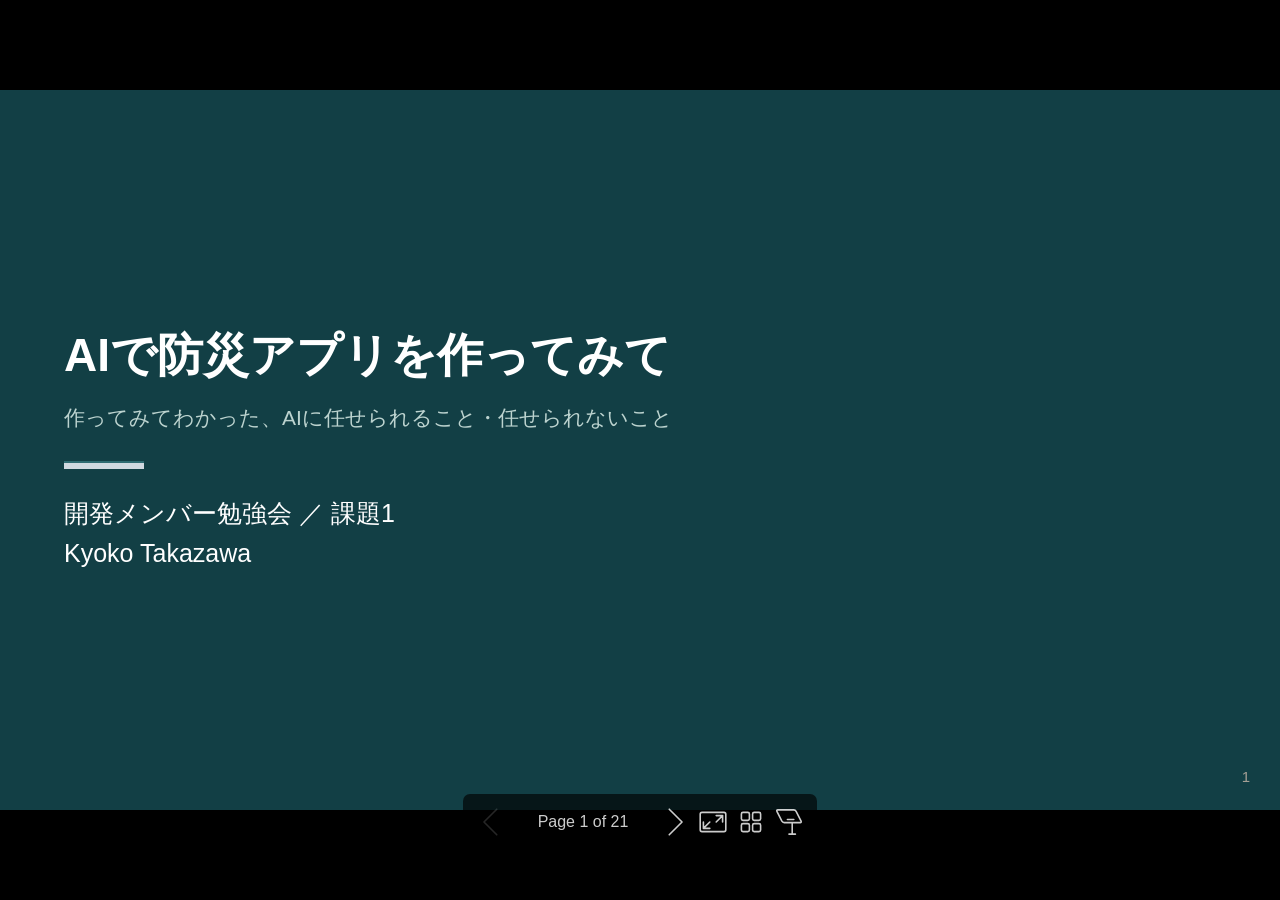
==== commit 385f9e73: "Tone down deck copy to a calm, sincere register The previous rewrite tried too hard and read as edgy" ====
--- a/docs/slides.html
+++ b/docs/slides.html
@@ -10,40 +10,40 @@
  */div#\:\$p > svg > foreignObject > section [data-theme=light],div#\:\$p > svg > foreignObject > section{color-scheme:light}div#\:\$p > svg > foreignObject > section [data-theme=dark],div#\:\$p > svg > foreignObject > section:where(.invert){color-scheme:dark}div#\:\$p > svg > foreignObject > section{-ms-text-size-adjust:100%;-webkit-text-size-adjust:100%;margin:0;font-weight:var(--base-text-weight-normal, 400);color:var(--fgColor-default);background-color:var(--bgColor-default);font-family:var(--fontStack-sansSerif, -apple-system, BlinkMacSystemFont, "Segoe UI", "Noto Sans", Helvetica, Arial, sans-serif, "Apple Color Emoji", "Segoe UI Emoji");font-size:16px;line-height:1.5;word-wrap:break-word}div#\:\$p > svg > foreignObject > section{--marpit-root-font-size:16px}div#\:\$p > svg > foreignObject > section a{text-decoration:underline;text-underline-offset:calc(var(--marpit-root-font-size, 1rem) * .2)}div#\:\$p > svg > foreignObject > section :is(h1, marp-h1):hover .anchor .octicon-link:before,div#\:\$p > svg > foreignObject > section :is(h2, marp-h2):hover .anchor .octicon-link:before,div#\:\$p > svg > foreignObject > section :is(h3, marp-h3):hover .anchor .octicon-link:before,div#\:\$p > svg > foreignObject > section :is(h4, marp-h4):hover .anchor .octicon-link:before,div#\:\$p > svg > foreignObject > section :is(h5, marp-h5):hover .anchor .octicon-link:before,div#\:\$p > svg > foreignObject > section :is(h6, marp-h6):hover .anchor .octicon-link:before{width:16px;height:16px;content:" ";display:inline-block;background-color:currentColor;-webkit-mask-image:url('data:image/svg+xml;charset=utf-8,<svg xmlns="http://www.w3.org/2000/svg" aria-hidden="true" viewBox="0 0 16 16"><path fill-rule="evenodd" d="M7.775 3.275a.75.75 0 0 0 1.06 1.06l1.25-1.25a2 2 0 1 1 2.83 2.83l-2.5 2.5a2 2 0 0 1-2.83 0 .75.75 0 0 0-1.06 1.06 3.5 3.5 0 0 0 4.95 0l2.5-2.5a3.5 3.5 0 0 0-4.95-4.95zm-4.69 9.64a2 2 0 0 1 0-2.83l2.5-2.5a2 2 0 0 1 2.83 0 .75.75 0 0 0 1.06-1.06 3.5 3.5 0 0 0-4.95 0l-2.5 2.5a3.5 3.5 0 0 0 4.95 4.95l1.25-1.25a.75.75 0 0 0-1.06-1.06l-1.25 1.25a2 2 0 0 1-2.83 0"/></svg>');mask-image:url('data:image/svg+xml;charset=utf-8,<svg xmlns="http://www.w3.org/2000/svg" aria-hidden="true" viewBox="0 0 16 16"><path fill-rule="evenodd" d="M7.775 3.275a.75.75 0 0 0 1.06 1.06l1.25-1.25a2 2 0 1 1 2.83 2.83l-2.5 2.5a2 2 0 0 1-2.83 0 .75.75 0 0 0-1.06 1.06 3.5 3.5 0 0 0 4.95 0l2.5-2.5a3.5 3.5 0 0 0-4.95-4.95zm-4.69 9.64a2 2 0 0 1 0-2.83l2.5-2.5a2 2 0 0 1 2.83 0 .75.75 0 0 0 1.06-1.06 3.5 3.5 0 0 0-4.95 0l-2.5 2.5a3.5 3.5 0 0 0 4.95 4.95l1.25-1.25a.75.75 0 0 0-1.06-1.06l-1.25 1.25a2 2 0 0 1-2.83 0"/></svg>')}div#\:\$p > svg > foreignObject > section details,div#\:\$p > svg > foreignObject > section figcaption,div#\:\$p > svg > foreignObject > section figure{display:block}div#\:\$p > svg > foreignObject > section summary{display:list-item}div#\:\$p > svg > foreignObject > section [hidden]{display:none!important}div#\:\$p > svg > foreignObject > section a{background-color:transparent;color:var(--fgColor-accent);text-decoration:none}div#\:\$p > svg > foreignObject > section abbr[title]{border-bottom:none;-webkit-text-decoration:underline dotted;text-decoration:underline dotted}div#\:\$p > svg > foreignObject > section b,div#\:\$p > svg > foreignObject > section strong{font-weight:var(--base-text-weight-semibold, 600)}div#\:\$p > svg > foreignObject > section dfn{font-style:italic}div#\:\$p > svg > foreignObject > section :is(h1, marp-h1){margin:.67em 0;font-weight:var(--base-text-weight-semibold, 600);padding-bottom:.3em;font-size:2em;border-bottom:1px solid var(--borderColor-muted)}div#\:\$p > svg > foreignObject > section mark{background-color:var(--bgColor-attention-muted);color:var(--fgColor-default)}div#\:\$p > svg > foreignObject > section small{font-size:90%}div#\:\$p > svg > foreignObject > section sub,div#\:\$p > svg > foreignObject > section sup{font-size:75%;line-height:0;position:relative;vertical-align:baseline}div#\:\$p > svg > foreignObject > section sub{bottom:-.25em}div#\:\$p > svg > foreignObject > section sup{top:-.5em}div#\:\$p > svg > foreignObject > section img{border-style:none;max-width:100%;box-sizing:content-box}div#\:\$p > svg > foreignObject > section code,div#\:\$p > svg > foreignObject > section kbd,div#\:\$p > svg > foreignObject > section :is(pre, marp-pre),div#\:\$p > svg > foreignObject > section samp{font-family:monospace;font-size:1em}div#\:\$p > svg > foreignObject > section figure{margin:1em var(--base-size-40)}div#\:\$p > svg > foreignObject > section hr{box-sizing:content-box;overflow:hidden;background:transparent;height:.25em;padding:0;margin:var(--base-size-24) 0;background-color:var(--borderColor-default);border:0}div#\:\$p > svg > foreignObject > section input{font:inherit;margin:0;overflow:visible;font-family:inherit;font-size:inherit;line-height:inherit}div#\:\$p > svg > foreignObject > section [type=button],div#\:\$p > svg > foreignObject > section [type=reset],div#\:\$p > svg > foreignObject > section [type=submit]{-webkit-appearance:button;-moz-appearance:button;appearance:button}div#\:\$p > svg > foreignObject > section [type=checkbox],div#\:\$p > svg > foreignObject > section [type=radio]{box-sizing:border-box;padding:0}div#\:\$p > svg > foreignObject > section [type=number]::-webkit-inner-spin-button,div#\:\$p > svg > foreignObject > section [type=number]::-webkit-outer-spin-button{height:auto}div#\:\$p > svg > foreignObject > section [type=search]::-webkit-search-cancel-button,div#\:\$p > svg > foreignObject > section [type=search]::-webkit-search-decoration{-webkit-appearance:none;appearance:none}div#\:\$p > svg > foreignObject > section ::-webkit-input-placeholder{color:inherit;opacity:.54}div#\:\$p > svg > foreignObject > section ::-webkit-file-upload-button{-webkit-appearance:button;appearance:button;font:inherit}div#\:\$p > svg > foreignObject > section a:hover{text-decoration:underline}div#\:\$p > svg > foreignObject > section ::-moz-placeholder{color:var(--fgColor-muted);opacity:1}div#\:\$p > svg > foreignObject > section ::placeholder{color:var(--fgColor-muted);opacity:1}div#\:\$p > svg > foreignObject > section hr:after,div#\:\$p > svg > foreignObject > section hr:before{display:table;content:""}div#\:\$p > svg > foreignObject > section hr:after{clear:both}div#\:\$p > svg > foreignObject > section table{border-spacing:0;border-collapse:collapse;display:block;width:-moz-max-content;width:max-content;max-width:100%;overflow:auto;font-variant:tabular-nums}div#\:\$p > svg > foreignObject > section td,div#\:\$p > svg > foreignObject > section th{padding:0}div#\:\$p > svg > foreignObject > section details summary{cursor:pointer}div#\:\$p > svg > foreignObject > section [role=button]:focus,div#\:\$p > svg > foreignObject > section a:focus,div#\:\$p > svg > foreignObject > section input[type=checkbox]:focus,div#\:\$p > svg > foreignObject > section input[type=radio]:focus{outline:2px solid var(--focus-outlineColor);outline-offset:-2px;box-shadow:none}div#\:\$p > svg > foreignObject > section [role=button]:focus:not(:focus-visible),div#\:\$p > svg > foreignObject > section a:focus:not(:focus-visible),div#\:\$p > svg > foreignObject > section input[type=checkbox]:focus:not(:focus-visible),div#\:\$p > svg > foreignObject > section input[type=radio]:focus:not(:focus-visible){outline:1px solid transparent}div#\:\$p > svg > foreignObject > section [role=button]:focus-visible,div#\:\$p > svg > foreignObject > section a:focus-visible,div#\:\$p > svg > foreignObject > section input[type=checkbox]:focus-visible,div#\:\$p > svg > foreignObject > section input[type=radio]:focus-visible{outline:2px solid var(--focus-outlineColor);outline-offset:-2px;box-shadow:none}div#\:\$p > svg > foreignObject > section a:not([class]):focus,div#\:\$p > svg > foreignObject > section a:not([class]):focus-visible,div#\:\$p > svg > foreignObject > section input[type=checkbox]:focus,div#\:\$p > svg > foreignObject > section input[type=checkbox]:focus-visible,div#\:\$p > svg > foreignObject > section input[type=radio]:focus,div#\:\$p > svg > foreignObject > section input[type=radio]:focus-visible{outline-offset:0}div#\:\$p > svg > foreignObject > section kbd{display:inline-block;padding:var(--base-size-4);font:11px var(--fontStack-monospace, ui-monospace, SFMono-Regular, SF Mono, Menlo, Consolas, Liberation Mono, monospace);line-height:10px;color:var(--fgColor-default);vertical-align:middle;background-color:var(--bgColor-muted);border-bottom-color:var(--borderColor-neutral-muted);border:1px solid var(--borderColor-neutral-muted);border-radius:6px;box-shadow:inset 0 -1px 0 var(--borderColor-neutral-muted)}div#\:\$p > svg > foreignObject > section :is(h1, marp-h1),div#\:\$p > svg > foreignObject > section :is(h2, marp-h2),div#\:\$p > svg > foreignObject > section :is(h3, marp-h3),div#\:\$p > svg > foreignObject > section :is(h4, marp-h4),div#\:\$p > svg > foreignObject > section :is(h5, marp-h5),div#\:\$p > svg > foreignObject > section :is(h6, marp-h6){margin-top:var(--base-size-24);margin-bottom:var(--base-size-16);font-weight:var(--base-text-weight-semibold, 600);line-height:1.25}div#\:\$p > svg > foreignObject > section :is(h2, marp-h2){padding-bottom:.3em;font-size:1.5em;border-bottom:1px solid var(--borderColor-muted)}div#\:\$p > svg > foreignObject > section :is(h2, marp-h2),div#\:\$p > svg > foreignObject > section :is(h3, marp-h3){font-weight:var(--base-text-weight-semibold, 600)}div#\:\$p > svg > foreignObject > section :is(h3, marp-h3){font-size:1.25em}div#\:\$p > svg > foreignObject > section :is(h4, marp-h4){font-size:1em}div#\:\$p > svg > foreignObject > section :is(h4, marp-h4),div#\:\$p > svg > foreignObject > section :is(h5, marp-h5){font-weight:var(--base-text-weight-semibold, 600)}div#\:\$p > svg > foreignObject > section :is(h5, marp-h5){font-size:.875em}div#\:\$p > svg > foreignObject > section :is(h6, marp-h6){font-weight:var(--base-text-weight-semibold, 600);font-size:.85em;color:var(--fgColor-muted)}div#\:\$p > svg > foreignObject > section p{margin-top:0;margin-bottom:10px}div#\:\$p > svg > foreignObject > section blockquote{margin:0;padding:0 1em;color:var(--fgColor-muted);border-left:.25em solid var(--borderColor-default)}div#\:\$p > svg > foreignObject > section ol,div#\:\$p > svg > foreignObject > section ul{margin-top:0;margin-bottom:0;padding-left:2em}div#\:\$p > svg > foreignObject > section ol ol,div#\:\$p > svg > foreignObject > section ul ol{list-style-type:lower-roman}div#\:\$p > svg > foreignObject > section ol ol ol,div#\:\$p > svg > foreignObject > section ol ul ol,div#\:\$p > svg > foreignObject > section ul ol ol,div#\:\$p > svg > foreignObject > section ul ul ol{list-style-type:lower-alpha}div#\:\$p > svg > foreignObject > section dd{margin-left:0}div#\:\$p > svg > foreignObject > section code,div#\:\$p > svg > foreignObject > section :is(pre, marp-pre),div#\:\$p > svg > foreignObject > section samp,div#\:\$p > svg > foreignObject > section tt{font-family:var(--fontStack-monospace, ui-monospace, SFMono-Regular, SF Mono, Menlo, Consolas, Liberation Mono, monospace);font-size:12px}div#\:\$p > svg > foreignObject > section :is(pre, marp-pre){margin-top:0;margin-bottom:0;word-wrap:normal}div#\:\$p > svg > foreignObject > section .octicon{display:inline-block;overflow:visible!important;vertical-align:text-bottom;fill:currentColor}div#\:\$p > svg > foreignObject > section input::-webkit-inner-spin-button,div#\:\$p > svg > foreignObject > section input::-webkit-outer-spin-button{margin:0;-webkit-appearance:none;appearance:none}div#\:\$p > svg > foreignObject > section .mr-2{margin-right:var(--base-size-8, 8px)!important}div#\:\$p > svg > foreignObject > section:after,div#\:\$p > svg > foreignObject > section:before{display:table}div#\:\$p > svg > foreignObject > section:after{clear:both}div#\:\$p > svg > foreignObject > section>:first-child{margin-top:0!important}div#\:\$p > svg > foreignObject > section>:last-child{margin-bottom:0!important}div#\:\$p > svg > foreignObject > section a:not([href]){color:inherit;text-decoration:none}div#\:\$p > svg > foreignObject > section .absent{color:var(--fgColor-danger)}div#\:\$p > svg > foreignObject > section .anchor{float:left;padding-right:var(--base-size-4);margin-left:-20px;line-height:1}div#\:\$p > svg > foreignObject > section .anchor:focus{outline:none}div#\:\$p > svg > foreignObject > section blockquote,div#\:\$p > svg > foreignObject > section details,div#\:\$p > svg > foreignObject > section dl,div#\:\$p > svg > foreignObject > section ol,div#\:\$p > svg > foreignObject > section p,div#\:\$p > svg > foreignObject > section :is(pre, marp-pre),div#\:\$p > svg > foreignObject > section table,div#\:\$p > svg > foreignObject > section ul{margin-top:0;margin-bottom:var(--base-size-16)}div#\:\$p > svg > foreignObject > section blockquote>:first-child{margin-top:0}div#\:\$p > svg > foreignObject > section blockquote>:last-child{margin-bottom:0}div#\:\$p > svg > foreignObject > section :is(h1, marp-h1) .octicon-link,div#\:\$p > svg > foreignObject > section :is(h2, marp-h2) .octicon-link,div#\:\$p > svg > foreignObject > section :is(h3, marp-h3) .octicon-link,div#\:\$p > svg > foreignObject > section :is(h4, marp-h4) .octicon-link,div#\:\$p > svg > foreignObject > section :is(h5, marp-h5) .octicon-link,div#\:\$p > svg > foreignObject > section :is(h6, marp-h6) .octicon-link{color:var(--fgColor-default);vertical-align:middle;visibility:hidden}div#\:\$p > svg > foreignObject > section :is(h1, marp-h1):hover .anchor,div#\:\$p > svg > foreignObject > section :is(h2, marp-h2):hover .anchor,div#\:\$p > svg > foreignObject > section :is(h3, marp-h3):hover .anchor,div#\:\$p > svg > foreignObject > section :is(h4, marp-h4):hover .anchor,div#\:\$p > svg > foreignObject > section :is(h5, marp-h5):hover .anchor,div#\:\$p > svg > foreignObject > section :is(h6, marp-h6):hover .anchor{text-decoration:none}div#\:\$p > svg > foreignObject > section :is(h1, marp-h1):hover .anchor .octicon-link,div#\:\$p > svg > foreignObject > section :is(h2, marp-h2):hover .anchor .octicon-link,div#\:\$p > svg > foreignObject > section :is(h3, marp-h3):hover .anchor .octicon-link,div#\:\$p > svg > foreignObject > section :is(h4, marp-h4):hover .anchor .octicon-link,div#\:\$p > svg > foreignObject > section :is(h5, marp-h5):hover .anchor .octicon-link,div#\:\$p > svg > foreignObject > section :is(h6, marp-h6):hover .anchor .octicon-link{visibility:visible}div#\:\$p > svg > foreignObject > section :is(h1, marp-h1) code,div#\:\$p > svg > foreignObject > section :is(h1, marp-h1) tt,div#\:\$p > svg > foreignObject > section :is(h2, marp-h2) code,div#\:\$p > svg > foreignObject > section :is(h2, marp-h2) tt,div#\:\$p > svg > foreignObject > section :is(h3, marp-h3) code,div#\:\$p > svg > foreignObject > section :is(h3, marp-h3) tt,div#\:\$p > svg > foreignObject > section :is(h4, marp-h4) code,div#\:\$p > svg > foreignObject > section :is(h4, marp-h4) tt,div#\:\$p > svg > foreignObject > section :is(h5, marp-h5) code,div#\:\$p > svg > foreignObject > section :is(h5, marp-h5) tt,div#\:\$p > svg > foreignObject > section :is(h6, marp-h6) code,div#\:\$p > svg > foreignObject > section :is(h6, marp-h6) tt{padding:0 .2em;font-size:inherit}div#\:\$p > svg > foreignObject > section summary :is(h1, marp-h1),div#\:\$p > svg > foreignObject > section summary :is(h2, marp-h2),div#\:\$p > svg > foreignObject > section summary :is(h3, marp-h3),div#\:\$p > svg > foreignObject > section summary :is(h4, marp-h4),div#\:\$p > svg > foreignObject > section summary :is(h5, marp-h5),div#\:\$p > svg > foreignObject > section summary :is(h6, marp-h6){display:inline-block}div#\:\$p > svg > foreignObject > section summary :is(h1, marp-h1) .anchor,div#\:\$p > svg > foreignObject > section summary :is(h2, marp-h2) .anchor,div#\:\$p > svg > foreignObject > section summary :is(h3, marp-h3) .anchor,div#\:\$p > svg > foreignObject > section summary :is(h4, marp-h4) .anchor,div#\:\$p > svg > foreignObject > section summary :is(h5, marp-h5) .anchor,div#\:\$p > svg > foreignObject > section summary :is(h6, marp-h6) .anchor{margin-left:-40px}div#\:\$p > svg > foreignObject > section summary :is(h1, marp-h1),div#\:\$p > svg > foreignObject > section summary :is(h2, marp-h2){padding-bottom:0;border-bottom:0}div#\:\$p > svg > foreignObject > section ol.no-list,div#\:\$p > svg > foreignObject > section ul.no-list{padding:0;list-style-type:none}div#\:\$p > svg > foreignObject > section ol[type="a s"]{list-style-type:lower-alpha}div#\:\$p > svg > foreignObject > section ol[type="A s"]{list-style-type:upper-alpha}div#\:\$p > svg > foreignObject > section ol[type="i s"]{list-style-type:lower-roman}div#\:\$p > svg > foreignObject > section ol[type="I s"]{list-style-type:upper-roman}div#\:\$p > svg > foreignObject > section div>ol:not([type]),div#\:\$p > svg > foreignObject > section ol[type="1"]{list-style-type:decimal}div#\:\$p > svg > foreignObject > section ol ol,div#\:\$p > svg > foreignObject > section ol ul,div#\:\$p > svg > foreignObject > section ul ol,div#\:\$p > svg > foreignObject > section ul ul{margin-top:0;margin-bottom:0}div#\:\$p > svg > foreignObject > section li>p{margin-top:var(--base-size-16)}div#\:\$p > svg > foreignObject > section li+li{margin-top:.25em}div#\:\$p > svg > foreignObject > section dl{padding:0}div#\:\$p > svg > foreignObject > section dl dt{padding:0;margin-top:var(--base-size-16);font-size:1em;font-style:italic;font-weight:var(--base-text-weight-semibold, 600)}div#\:\$p > svg > foreignObject > section dl dd{padding:0 var(--base-size-16);margin-bottom:var(--base-size-16)}div#\:\$p > svg > foreignObject > section table th{font-weight:var(--base-text-weight-semibold, 600)}div#\:\$p > svg > foreignObject > section table td,div#\:\$p > svg > foreignObject > section table th{padding:6px 13px;border:1px solid var(--borderColor-default)}div#\:\$p > svg > foreignObject > section table td>:last-child{margin-bottom:0}div#\:\$p > svg > foreignObject > section table tr{background-color:var(--bgColor-default);border-top:1px solid var(--borderColor-muted)}div#\:\$p > svg > foreignObject > section table tr:nth-child(2n){background-color:var(--bgColor-muted)}div#\:\$p > svg > foreignObject > section table img{background-color:transparent}div#\:\$p > svg > foreignObject > section img[align=right]{padding-left:20px}div#\:\$p > svg > foreignObject > section img[align=left]{padding-right:20px}div#\:\$p > svg > foreignObject > section .emoji{max-width:none;vertical-align:text-top;background-color:transparent}div#\:\$p > svg > foreignObject > section :is(span, marp-span).frame,div#\:\$p > svg > foreignObject > section :is(span, marp-span).frame>:is(span, marp-span){display:block;overflow:hidden}div#\:\$p > svg > foreignObject > section :is(span, marp-span).frame>:is(span, marp-span){float:left;width:auto;padding:7px;margin:13px 0 0;border:1px solid var(--borderColor-default)}div#\:\$p > svg > foreignObject > section :is(span, marp-span).frame :is(span, marp-span) img{display:block;float:left}div#\:\$p > svg > foreignObject > section :is(span, marp-span).frame :is(span, marp-span) :is(span, marp-span){display:block;padding:5px 0 0;clear:both;color:var(--fgColor-default)}div#\:\$p > svg > foreignObject > section :is(span, marp-span).align-center{display:block;overflow:hidden;clear:both}div#\:\$p > svg > foreignObject > section :is(span, marp-span).align-center>:is(span, marp-span){display:block;margin:13px auto 0;overflow:hidden;text-align:center}div#\:\$p > svg > foreignObject > section :is(span, marp-span).align-center :is(span, marp-span) img{margin:0 auto;text-align:center}div#\:\$p > svg > foreignObject > section :is(span, marp-span).align-right{display:block;overflow:hidden;clear:both}div#\:\$p > svg > foreignObject > section :is(span, marp-span).align-right>:is(span, marp-span){display:block;margin:13px 0 0;overflow:hidden;text-align:right}div#\:\$p > svg > foreignObject > section :is(span, marp-span).align-right :is(span, marp-span) img{margin:0;text-align:right}div#\:\$p > svg > foreignObject > section :is(span, marp-span).float-left{display:block;float:left;margin-right:13px;overflow:hidden}div#\:\$p > svg > foreignObject > section :is(span, marp-span).float-left :is(span, marp-span){margin:13px 0 0}div#\:\$p > svg > foreignObject > section :is(span, marp-span).float-right{display:block;float:right;margin-left:13px;overflow:hidden}div#\:\$p > svg > foreignObject > section :is(span, marp-span).float-right>:is(span, marp-span){display:block;margin:13px auto 0;overflow:hidden;text-align:right}div#\:\$p > svg > foreignObject > section code,div#\:\$p > svg > foreignObject > section tt{padding:.2em .4em;margin:0;font-size:85%;white-space:break-spaces;background-color:var(--bgColor-neutral-muted);border-radius:6px}div#\:\$p > svg > foreignObject > section code br,div#\:\$p > svg > foreignObject > section tt br{display:none}div#\:\$p > svg > foreignObject > section del code{text-decoration:inherit}div#\:\$p > svg > foreignObject > section samp{font-size:85%}div#\:\$p > svg > foreignObject > section :is(pre, marp-pre) code{font-size:100%}div#\:\$p > svg > foreignObject > section :is(pre, marp-pre)>code{padding:0;margin:0;word-break:normal;white-space:pre;background:transparent;border:0}div#\:\$p > svg > foreignObject > section .highlight{margin-bottom:var(--base-size-16)}div#\:\$p > svg > foreignObject > section .highlight :is(pre, marp-pre){margin-bottom:0;word-break:normal}div#\:\$p > svg > foreignObject > section :is(pre, marp-pre){padding:var(--base-size-16);overflow:auto;font-size:85%;line-height:1.45;color:var(--fgColor-default);background-color:var(--bgColor-muted);border-radius:6px}div#\:\$p > svg > foreignObject > section :is(pre, marp-pre) code,div#\:\$p > svg > foreignObject > section :is(pre, marp-pre) tt{display:inline;padding:0;margin:0;overflow:visible;line-height:inherit;word-wrap:normal;background-color:transparent;border:0}div#\:\$p > svg > foreignObject > section .csv-data td,div#\:\$p > svg > foreignObject > section .csv-data th{padding:5px;overflow:hidden;font-size:12px;line-height:1;text-align:left;white-space:nowrap}div#\:\$p > svg > foreignObject > section .csv-data .blob-num{padding:10px var(--base-size-8) 9px;text-align:right;background:var(--bgColor-default);border:0}div#\:\$p > svg > foreignObject > section .csv-data tr{border-top:0}div#\:\$p > svg > foreignObject > section .csv-data th{font-weight:var(--base-text-weight-semibold, 600);background:var(--bgColor-muted);border-top:0}div#\:\$p > svg > foreignObject > section [data-footnote-ref]:before{content:"["}div#\:\$p > svg > foreignObject > section [data-footnote-ref]:after{content:"]"}div#\:\$p > svg > foreignObject > section .footnotes{font-size:12px;color:var(--fgColor-muted);border-top:1px solid var(--borderColor-default)}div#\:\$p > svg > foreignObject > section div#\:\$p > svg > foreignObject > section section.footnotes{--marpit-root-font-size:12px}div#\:\$p > svg > foreignObject > section .footnotes ol,div#\:\$p > svg > foreignObject > section .footnotes ol ul{padding-left:var(--base-size-16)}div#\:\$p > svg > foreignObject > section .footnotes ol ul{display:inline-block;margin-top:var(--base-size-16)}div#\:\$p > svg > foreignObject > section .footnotes li{position:relative}div#\:\$p > svg > foreignObject > section .footnotes li:target:before{position:absolute;top:calc(var(--base-size-8)*-1);right:calc(var(--base-size-8)*-1);bottom:calc(var(--base-size-8)*-1);left:calc(var(--base-size-24)*-1);pointer-events:none;content:"";border:2px solid var(--borderColor-accent-emphasis);border-radius:6px}div#\:\$p > svg > foreignObject > section .footnotes li:target{color:var(--fgColor-default)}div#\:\$p > svg > foreignObject > section .footnotes .data-footnote-backref g-emoji{font-family:monospace}div#\:\$p > svg > foreignObject > section .pl-c{color:var(--color-prettylights-syntax-comment)}div#\:\$p > svg > foreignObject > section .pl-c1,div#\:\$p > svg > foreignObject > section .pl-s .pl-v{color:var(--color-prettylights-syntax-constant)}div#\:\$p > svg > foreignObject > section .pl-e,div#\:\$p > svg > foreignObject > section .pl-en{color:var(--color-prettylights-syntax-entity)}div#\:\$p > svg > foreignObject > section .pl-s .pl-s1,div#\:\$p > svg > foreignObject > section .pl-smi{color:var(--color-prettylights-syntax-storage-modifier-import)}div#\:\$p > svg > foreignObject > section .pl-ent{color:var(--color-prettylights-syntax-entity-tag)}div#\:\$p > svg > foreignObject > section .pl-k{color:var(--color-prettylights-syntax-keyword)}div#\:\$p > svg > foreignObject > section .pl-pds,div#\:\$p > svg > foreignObject > section .pl-s,div#\:\$p > svg > foreignObject > section .pl-s .pl-pse .pl-s1,div#\:\$p > svg > foreignObject > section .pl-sr,div#\:\$p > svg > foreignObject > section .pl-sr .pl-cce,div#\:\$p > svg > foreignObject > section .pl-sr .pl-sra,div#\:\$p > svg > foreignObject > section .pl-sr .pl-sre{color:var(--color-prettylights-syntax-string)}div#\:\$p > svg > foreignObject > section .pl-smw,div#\:\$p > svg > foreignObject > section .pl-v{color:var(--color-prettylights-syntax-variable)}div#\:\$p > svg > foreignObject > section .pl-bu{color:var(--color-prettylights-syntax-brackethighlighter-unmatched)}div#\:\$p > svg > foreignObject > section .pl-ii{color:var(--color-prettylights-syntax-invalid-illegal-text);background-color:var(--color-prettylights-syntax-invalid-illegal-bg)}div#\:\$p > svg > foreignObject > section .pl-c2{color:var(--color-prettylights-syntax-carriage-return-text);background-color:var(--color-prettylights-syntax-carriage-return-bg)}div#\:\$p > svg > foreignObject > section .pl-sr .pl-cce{font-weight:700;color:var(--color-prettylights-syntax-string-regexp)}div#\:\$p > svg > foreignObject > section .pl-ml{color:var(--color-prettylights-syntax-markup-list)}div#\:\$p > svg > foreignObject > section .pl-mh,div#\:\$p > svg > foreignObject > section .pl-mh .pl-en,div#\:\$p > svg > foreignObject > section .pl-ms{font-weight:700;color:var(--color-prettylights-syntax-markup-heading)}div#\:\$p > svg > foreignObject > section .pl-mi{font-style:italic;color:var(--color-prettylights-syntax-markup-italic)}div#\:\$p > svg > foreignObject > section .pl-mb{font-weight:700;color:var(--color-prettylights-syntax-markup-bold)}div#\:\$p > svg > foreignObject > section .pl-md{color:var(--color-prettylights-syntax-markup-deleted-text);background-color:var(--color-prettylights-syntax-markup-deleted-bg)}div#\:\$p > svg > foreignObject > section .pl-mi1{color:var(--color-prettylights-syntax-markup-inserted-text);background-color:var(--color-prettylights-syntax-markup-inserted-bg)}div#\:\$p > svg > foreignObject > section .pl-mc{color:var(--color-prettylights-syntax-markup-changed-text);background-color:var(--color-prettylights-syntax-markup-changed-bg)}div#\:\$p > svg > foreignObject > section .pl-mi2{color:var(--color-prettylights-syntax-markup-ignored-text);background-color:var(--color-prettylights-syntax-markup-ignored-bg)}div#\:\$p > svg > foreignObject > section .pl-mdr{font-weight:700;color:var(--color-prettylights-syntax-meta-diff-range)}div#\:\$p > svg > foreignObject > section .pl-ba{color:var(--color-prettylights-syntax-brackethighlighter-angle)}div#\:\$p > svg > foreignObject > section .pl-sg{color:var(--color-prettylights-syntax-sublimelinter-gutter-mark)}div#\:\$p > svg > foreignObject > section .pl-corl{text-decoration:underline;color:var(--color-prettylights-syntax-constant-other-reference-link)}div#\:\$p > svg > foreignObject > section [role=button]:focus:not(:focus-visible),div#\:\$p > svg > foreignObject > section [role=tabpanel][tabindex="0"]:focus:not(:focus-visible),div#\:\$p > svg > foreignObject > section a:focus:not(:focus-visible),div#\:\$p > svg > foreignObject > section button:focus:not(:focus-visible),div#\:\$p > svg > foreignObject > section summary:focus:not(:focus-visible){outline:none;box-shadow:none}div#\:\$p > svg > foreignObject > section [tabindex="0"]:focus:not(:focus-visible),div#\:\$p > svg > foreignObject > section details-dialog:focus:not(:focus-visible){outline:none}div#\:\$p > svg > foreignObject > section g-emoji{display:inline-block;min-width:1ch;font-family:Apple Color Emoji,Segoe UI Emoji,Segoe UI Symbol;font-size:1em;font-style:normal!important;font-weight:var(--base-text-weight-normal, 400);line-height:1;vertical-align:-.075em}div#\:\$p > svg > foreignObject > section g-emoji img{width:1em;height:1em}div#\:\$p > svg > foreignObject > section a:has(>p,>div,>:is(pre, marp-pre),>blockquote){display:block}div#\:\$p > svg > foreignObject > section a:has(>p,>div,>:is(pre, marp-pre),>blockquote):not(:has(.snippet-clipboard-content,>:is(pre, marp-pre))){width:-moz-fit-content;width:fit-content}div#\:\$p > svg > foreignObject > section a:has(>p,>div,>:is(pre, marp-pre),>blockquote):has(.snippet-clipboard-content,>:is(pre, marp-pre)):focus-visible{outline:2px solid var(--focus-outlineColor);outline-offset:2px}div#\:\$p > svg > foreignObject > section .task-list-item{list-style-type:none}div#\:\$p > svg > foreignObject > section .task-list-item label{font-weight:var(--base-text-weight-normal, 400)}div#\:\$p > svg > foreignObject > section .task-list-item.enabled label{cursor:pointer}div#\:\$p > svg > foreignObject > section .task-list-item+.task-list-item{margin-top:var(--base-size-4)}div#\:\$p > svg > foreignObject > section .task-list-item .handle{display:none}div#\:\$p > svg > foreignObject > section .task-list-item-checkbox{margin:0 .2em .25em -1.4em;vertical-align:middle}div#\:\$p > svg > foreignObject > section ul:dir(rtl) .task-list-item-checkbox{margin:0 -1.6em .25em .2em}div#\:\$p > svg > foreignObject > section ol:dir(rtl) .task-list-item-checkbox{margin:0 -1.6em .25em .2em}div#\:\$p > svg > foreignObject > section .contains-task-list:focus-within .task-list-item-convert-container,div#\:\$p > svg > foreignObject > section .contains-task-list:hover .task-list-item-convert-container{display:block;width:auto;height:24px;overflow:visible;clip-path:none}div#\:\$p > svg > foreignObject > section ::-webkit-calendar-picker-indicator{filter:invert(50%)}div#\:\$p > svg > foreignObject > section .markdown-alert{padding:var(--base-size-8) var(--base-size-16);margin-bottom:var(--base-size-16);color:inherit;border-left:.25em solid var(--borderColor-default)}div#\:\$p > svg > foreignObject > section .markdown-alert>:first-child{margin-top:0}div#\:\$p > svg > foreignObject > section .markdown-alert>:last-child{margin-bottom:0}div#\:\$p > svg > foreignObject > section .markdown-alert .markdown-alert-title{display:flex;font-weight:var(--base-text-weight-medium, 500);align-items:center;line-height:1}div#\:\$p > svg > foreignObject > section .markdown-alert.markdown-alert-note{border-left-color:var(--borderColor-accent-emphasis)}div#\:\$p > svg > foreignObject > section .markdown-alert.markdown-alert-note .markdown-alert-title{color:var(--fgColor-accent)}div#\:\$p > svg > foreignObject > section .markdown-alert.markdown-alert-important{border-left-color:var(--borderColor-done-emphasis)}div#\:\$p > svg > foreignObject > section .markdown-alert.markdown-alert-important .markdown-alert-title{color:var(--fgColor-done)}div#\:\$p > svg > foreignObject > section .markdown-alert.markdown-alert-warning{border-left-color:var(--borderColor-attention-emphasis)}div#\:\$p > svg > foreignObject > section .markdown-alert.markdown-alert-warning .markdown-alert-title{color:var(--fgColor-attention)}div#\:\$p > svg > foreignObject > section .markdown-alert.markdown-alert-tip{border-left-color:var(--borderColor-success-emphasis)}div#\:\$p > svg > foreignObject > section .markdown-alert.markdown-alert-tip .markdown-alert-title{color:var(--fgColor-success)}div#\:\$p > svg > foreignObject > section .markdown-alert.markdown-alert-caution{border-left-color:var(--borderColor-danger-emphasis)}div#\:\$p > svg > foreignObject > section .markdown-alert.markdown-alert-caution .markdown-alert-title{color:var(--fgColor-danger)}div#\:\$p > svg > foreignObject > section>:first-child>.heading-element:first-child{margin-top:0!important}div#\:\$p > svg > foreignObject > section .highlight :is(pre, marp-pre):has(+.zeroclipboard-container){min-height:52px}div#\:\$p > svg > foreignObject > section :is(h1, marp-h1){color:var(--h1-color);font-size:1.6em}div#\:\$p > svg > foreignObject > section :is(h1, marp-h1),div#\:\$p > svg > foreignObject > section :is(h2, marp-h2){border-bottom:none}div#\:\$p > svg > foreignObject > section :is(h2, marp-h2){font-size:1.3em}div#\:\$p > svg > foreignObject > section :is(h3, marp-h3){font-size:1.1em}div#\:\$p > svg > foreignObject > section :is(h4, marp-h4){font-size:1.05em}div#\:\$p > svg > foreignObject > section :is(h5, marp-h5){font-size:1em}div#\:\$p > svg > foreignObject > section :is(h6, marp-h6){font-size:.9em}div#\:\$p > svg > foreignObject > section :is(h1, marp-h1) strong,div#\:\$p > svg > foreignObject > section :is(h2, marp-h2) strong,div#\:\$p > svg > foreignObject > section :is(h3, marp-h3) strong,div#\:\$p > svg > foreignObject > section :is(h4, marp-h4) strong,div#\:\$p > svg > foreignObject > section :is(h5, marp-h5) strong,div#\:\$p > svg > foreignObject > section :is(h6, marp-h6) strong{font-weight:inherit;color:var(--heading-strong-color)}div#\:\$p > svg > foreignObject > section :is(h1, marp-h1)::part(auto-scaling),div#\:\$p > svg > foreignObject > section :is(h2, marp-h2)::part(auto-scaling),div#\:\$p > svg > foreignObject > section :is(h3, marp-h3)::part(auto-scaling),div#\:\$p > svg > foreignObject > section :is(h4, marp-h4)::part(auto-scaling),div#\:\$p > svg > foreignObject > section :is(h5, marp-h5)::part(auto-scaling),div#\:\$p > svg > foreignObject > section :is(h6, marp-h6)::part(auto-scaling){max-height:563px}div#\:\$p > svg > foreignObject > section hr{height:0;padding-top:.25em}div#\:\$p > svg > foreignObject > section img{background-color:transparent}div#\:\$p > svg > foreignObject > section :is(pre, marp-pre){border:1px solid var(--borderColor-default);line-height:1.15;overflow:visible}div#\:\$p > svg > foreignObject > section :is(pre, marp-pre)::part(auto-scaling){max-height:529px}div#\:\$p > svg > foreignObject > section :is(pre, marp-pre) :where(.hljs){color:var(--color-prettylights-syntax-storage-modifier-import)}div#\:\$p > svg > foreignObject > section :is(pre, marp-pre) :where(.hljs-doctag),div#\:\$p > svg > foreignObject > section :is(pre, marp-pre) :where(.hljs-keyword),div#\:\$p > svg > foreignObject > section :is(pre, marp-pre) :where(.hljs-meta .hljs-keyword),div#\:\$p > svg > foreignObject > section :is(pre, marp-pre) :where(.hljs-template-tag),div#\:\$p > svg > foreignObject > section :is(pre, marp-pre) :where(.hljs-template-variable),div#\:\$p > svg > foreignObject > section :is(pre, marp-pre) :where(.hljs-type),div#\:\$p > svg > foreignObject > section :is(pre, marp-pre) :where(.hljs-variable.language_){color:var(--color-prettylights-syntax-keyword)}div#\:\$p > svg > foreignObject > section :is(pre, marp-pre) :where(.hljs-title),div#\:\$p > svg > foreignObject > section :is(pre, marp-pre) :where(.hljs-title.class_),div#\:\$p > svg > foreignObject > section :is(pre, marp-pre) :where(.hljs-title.class_.inherited__),div#\:\$p > svg > foreignObject > section :is(pre, marp-pre) :where(.hljs-title.function_){color:var(--color-prettylights-syntax-entity)}div#\:\$p > svg > foreignObject > section :is(pre, marp-pre) :where(.hljs-attr),div#\:\$p > svg > foreignObject > section :is(pre, marp-pre) :where(.hljs-attribute),div#\:\$p > svg > foreignObject > section :is(pre, marp-pre) :where(.hljs-literal),div#\:\$p > svg > foreignObject > section :is(pre, marp-pre) :where(.hljs-meta),div#\:\$p > svg > foreignObject > section :is(pre, marp-pre) :where(.hljs-number),div#\:\$p > svg > foreignObject > section :is(pre, marp-pre) :where(.hljs-operator),div#\:\$p > svg > foreignObject > section :is(pre, marp-pre) :where(.hljs-selector-attr),div#\:\$p > svg > foreignObject > section :is(pre, marp-pre) :where(.hljs-selector-class),div#\:\$p > svg > foreignObject > section :is(pre, marp-pre) :where(.hljs-selector-id),div#\:\$p > svg > foreignObject > section :is(pre, marp-pre) :where(.hljs-variable){color:var(--color-prettylights-syntax-constant)}div#\:\$p > svg > foreignObject > section :is(pre, marp-pre) :where(.hljs-meta .hljs-string),div#\:\$p > svg > foreignObject > section :is(pre, marp-pre) :where(.hljs-regexp),div#\:\$p > svg > foreignObject > section :is(pre, marp-pre) :where(.hljs-string){color:var(--color-prettylights-syntax-string)}div#\:\$p > svg > foreignObject > section :is(pre, marp-pre) :where(.hljs-built_in),div#\:\$p > svg > foreignObject > section :is(pre, marp-pre) :where(.hljs-symbol){color:var(--color-prettylights-syntax-variable)}div#\:\$p > svg > foreignObject > section :is(pre, marp-pre) :where(.hljs-code),div#\:\$p > svg > foreignObject > section :is(pre, marp-pre) :where(.hljs-comment),div#\:\$p > svg > foreignObject > section :is(pre, marp-pre) :where(.hljs-formula){color:var(--color-prettylights-syntax-comment)}div#\:\$p > svg > foreignObject > section :is(pre, marp-pre) :where(.hljs-name),div#\:\$p > svg > foreignObject > section :is(pre, marp-pre) :where(.hljs-quote),div#\:\$p > svg > foreignObject > section :is(pre, marp-pre) :where(.hljs-selector-pseudo),div#\:\$p > svg > foreignObject > section :is(pre, marp-pre) :where(.hljs-selector-tag){color:var(--color-prettylights-syntax-entity-tag)}div#\:\$p > svg > foreignObject > section :is(pre, marp-pre) :where(.hljs-subst){color:var(--color-prettylights-syntax-storage-modifier-import)}div#\:\$p > svg > foreignObject > section :is(pre, marp-pre) :where(.hljs-section){font-weight:700;color:var(--color-prettylights-syntax-markup-heading)}div#\:\$p > svg > foreignObject > section :is(pre, marp-pre) :where(.hljs-bullet){color:var(--color-prettylights-syntax-markup-list)}div#\:\$p > svg > foreignObject > section :is(pre, marp-pre) :where(.hljs-emphasis){font-style:italic;color:var(--color-prettylights-syntax-markup-italic)}div#\:\$p > svg > foreignObject > section :is(pre, marp-pre) :where(.hljs-strong){font-weight:700;color:var(--color-prettylights-syntax-markup-bold)}div#\:\$p > svg > foreignObject > section :is(pre, marp-pre) :where(.hljs-addition){color:var(--color-prettylights-syntax-markup-inserted-text);background-color:var(--color-prettylights-syntax-markup-inserted-bg)}div#\:\$p > svg > foreignObject > section :is(pre, marp-pre) :where(.hljs-deletion){color:var(--color-prettylights-syntax-markup-deleted-text);background-color:var(--color-prettylights-syntax-markup-deleted-bg)}div#\:\$p > svg > foreignObject > section footer,div#\:\$p > svg > foreignObject > section header{margin:0;position:absolute;left:30px;color:var(--header-footer-color);font-size:18px}div#\:\$p > svg > foreignObject > section header{top:21px}div#\:\$p > svg > foreignObject > section footer{bottom:21px}div#\:\$p > svg > foreignObject > section{--h1-color:light-dark(#246, #cee7ff);--header-footer-color:light-dark(hsla(0,0%,40%,.75), hsla(0,0%,60%,.75));--heading-strong-color:light-dark(#48c, #7bf);--paginate-color:light-dark(#777, #999);--base-size-4:4px;--base-size-8:8px;--base-size-16:16px;--base-size-24:24px;--base-size-40:40px;display:block;font-size:29px;height:720px;padding:78.5px;place-content:safe center center;width:1280px;flex-flow:column nowrap;align-items:stretch}div#\:\$p > svg > foreignObject > section{--marpit-root-font-size:29px}div#\:\$p > svg > foreignObject > section>:last-child,div#\:\$p > svg > foreignObject > section[data-footer]>:nth-last-child(2){margin-bottom:0}div#\:\$p > svg > foreignObject > section>:first-child,div#\:\$p > svg > foreignObject > section>header:first-child+*{margin-top:0}div#\:\$p > svg > foreignObject > section:after{position:absolute;padding:0;right:30px;bottom:21px;font-size:24px;color:var(--paginate-color)}div#\:\$p > svg > foreignObject > section:after{--marpit-root-font-size:24px}div#\:\$p > svg > foreignObject > section[data-color] :is(h1, marp-h1),div#\:\$p > svg > foreignObject > section[data-color] :is(h2, marp-h2),div#\:\$p > svg > foreignObject > section[data-color] :is(h3, marp-h3),div#\:\$p > svg > foreignObject > section[data-color] :is(h4, marp-h4),div#\:\$p > svg > foreignObject > section[data-color] :is(h5, marp-h5),div#\:\$p > svg > foreignObject > section[data-color] :is(h6, marp-h6){color:currentcolor}div#\:\$p > svg > foreignObject > section{font-family:"Hiragino Kaku Gothic ProN", "Yu Gothic", Meiryo, "Noto Sans JP", sans-serif;background:#fbfaf7;color:#1b1a16;font-size:25px;padding:58px 64px;line-height:1.6;display:flex;flex-direction:column;justify-content:flex-start}div#\:\$p > svg > foreignObject > section{--marpit-root-font-size: 25px}div#\:\$p > svg > foreignObject > section > *:first-child{margin-top:0}div#\:\$p > svg > foreignObject > section :is(h1, marp-h1){color:#123f45;font-size:38px}div#\:\$p > svg > foreignObject > section :is(h2, marp-h2){color:#123f45;border-bottom:3px solid #1c5b63;padding-bottom:.16em;font-size:30px;margin:0 0 .7em}div#\:\$p > svg > foreignObject > section :is(h3, marp-h3){color:#1c5b63;font-size:21px;margin:.1em 0 .3em}div#\:\$p > svg > foreignObject > section strong{color:#0e3a40;font-weight:700}div#\:\$p > svg > foreignObject > section a{color:#1c5b63}div#\:\$p > svg > foreignObject > section ul{margin:.2em 0}div#\:\$p > svg > foreignObject > section li{margin:.34em 0}div#\:\$p > svg > foreignObject > section code{background:#eef1f0;padding:1px 6px;border-radius:4px;font-size:.9em}div#\:\$p > svg > foreignObject > section table{font-size:.82em;border-collapse:collapse}div#\:\$p > svg > foreignObject > section th{background:#123f45;color:#fff}div#\:\$p > svg > foreignObject > section td, div#\:\$p > svg > foreignObject > section th{border:1px solid #d8d4cc;padding:6px 10px}div#\:\$p > svg > foreignObject > section blockquote{border-left:4px solid #1c5b63;color:#3c3a34;padding:.2em 0 .2em .8em;font-size:1.02em;margin-top:.8em}div#\:\$p > svg > foreignObject > section small{color:#6b6862}div#\:\$p > svg > foreignObject > section::after{color:#a49f95;font-size:15px}div#\:\$p > svg > foreignObject > section::after{--marpit-root-font-size: 15px}div#\:\$p > svg > foreignObject > section .cols{display:flex;gap:34px;align-items:flex-start}div#\:\$p > svg > foreignObject > section .cols > div{flex:1}div#\:\$p > svg > foreignObject > section .grid2{display:grid;grid-template-columns:1fr 1fr;gap:16px;margin-top:8px}div#\:\$p > svg > foreignObject > section .box{border-radius:10px;padding:14px 18px;font-size:.9em}div#\:\$p > svg > foreignObject > section section.box{--marpit-root-font-size: .9em}div#\:\$p > svg > foreignObject > section .box > b{display:block;margin-bottom:3px}div#\:\$p > svg > foreignObject > section .box strong, div#\:\$p > svg > foreignObject > section .box b{color:inherit}div#\:\$p > svg > foreignObject > section .box.warn{background:#f8ede6;border:1px solid #eecebb;color:#8f3d10}div#\:\$p > svg > foreignObject > section .box.good{background:#e9f2ec;border:1px solid #cbe3d5;color:#1f6b46}div#\:\$p > svg > foreignObject > section .box.accent{background:#e9efed;border:1px solid #cdddda;color:#123f45}div#\:\$p > svg > foreignObject > section .flow{display:flex;align-items:center;gap:10px;justify-content:center;margin:22px 0;flex-wrap:wrap}div#\:\$p > svg > foreignObject > section .flow .n{background:#fff;border:1.5px solid #cdddda;border-radius:10px;padding:12px 16px;font-size:.8em;text-align:center}div#\:\$p > svg > foreignObject > section .flow div#\:\$p > svg > foreignObject > section section.n{--marpit-root-font-size:.8em}div#\:\$p > svg > foreignObject > section .flow .a{color:#8aa;font-size:20px}div#\:\$p > svg > foreignObject > section .flow div#\:\$p > svg > foreignObject > section section.a{--marpit-root-font-size:20px}div#\:\$p > svg > foreignObject > section .chain{display:flex;flex-direction:column;gap:5px;margin:8px 0;align-items:stretch}div#\:\$p > svg > foreignObject > section .chain :is(span, marp-span){background:#fff;border:1.5px solid #cdddda;border-radius:8px;padding:7px 10px;font-size:.72em;text-align:center}div#\:\$p > svg > foreignObject > section .chain .ar{border:none;background:none;color:#93a6a4;padding:0;font-size:.68em}div#\:\$p > svg > foreignObject > section .chain div#\:\$p > svg > foreignObject > section section.ar{--marpit-root-font-size:.68em}div#\:\$p > svg > foreignObject > section .vc{background:#123f45;color:#fff;border-radius:8px;padding:9px 12px;margin-top:10px;font-weight:600;font-size:.76em}div#\:\$p > svg > foreignObject > section section.vc{--marpit-root-font-size:.76em}div#\:\$p > svg > foreignObject > section .vc.old{background:#e9efed;color:#123f45;border:1px solid #cdddda}div#\:\$p > svg > foreignObject > section .cols.vcols{align-items:stretch}div#\:\$p > svg > foreignObject > section .vcols > div{display:flex;flex-direction:column}div#\:\$p > svg > foreignObject > section .vcols .vc{margin-top:auto}div#\:\$p > svg > foreignObject > section.msg{justify-content:center}div#\:\$p > svg > foreignObject > section .punch{font-size:40px;color:#123f45;font-weight:700;line-height:1.55;margin:0}div#\:\$p > svg > foreignObject > section section.punch{--marpit-root-font-size: 40px}div#\:\$p > svg > foreignObject > section .punch.s{font-size:33px}div#\:\$p > svg > foreignObject > section section.punch.s{--marpit-root-font-size: 33px}div#\:\$p > svg > foreignObject > section .sub{font-size:21px;color:#6b6862;margin-top:24px}div#\:\$p > svg > foreignObject > section section.sub{--marpit-root-font-size: 21px}div#\:\$p > svg > foreignObject > section .mk{background:linear-gradient(transparent 60%, #bfe0d8 60%);padding:0 .06em}div#\:\$p > svg > foreignObject > section.title{background:#123f45;color:#fff;justify-content:center}div#\:\$p > svg > foreignObject > section.title :is(h1, marp-h1){color:#fff;font-size:46px;margin-bottom:.1em}div#\:\$p > svg > foreignObject > section.title :is(h3, marp-h3){color:#bcd3cf;font-weight:500}div#\:\$p > svg > foreignObject > section.title hr{border:none;border-top:2px solid #2f6b71;width:80px;margin:24px 0}div#\:\$p > svg > foreignObject > section.section{background:#123f45;color:#fff;justify-content:center}div#\:\$p > svg > foreignObject > section.section :is(h2, marp-h2){color:#fff;border:none;font-size:40px;margin:0}div#\:\$p > svg > foreignObject > section.section p{color:#bcd3cf;margin-top:.4em}div#\:\$p > svg > foreignObject > section[data-marpit-advanced-background="background"]{columns:initial!important;display:block!important;padding:0!important}div#\:\$p > svg > foreignObject > section[data-marpit-advanced-background="background"]::before, div#\:\$p > svg > foreignObject > section[data-marpit-advanced-background="background"]::after, div#\:\$p > svg > foreignObject > section[data-marpit-advanced-background="content"]::before, div#\:\$p > svg > foreignObject > section[data-marpit-advanced-background="content"]::after{display:none!important}div#\:\$p > svg > foreignObject > section[data-marpit-advanced-background="background"] > div[data-marpit-advanced-background-container]{all:initial;display:flex;flex-direction:row;height:100%;overflow:hidden;width:100%}div#\:\$p > svg > foreignObject > section[data-marpit-advanced-background="background"] > div[data-marpit-advanced-background-container][data-marpit-advanced-background-direction="vertical"]{flex-direction:column}div#\:\$p > svg > foreignObject > section[data-marpit-advanced-background="background"][data-marpit-advanced-background-split] > div[data-marpit-advanced-background-container]{width:var(--marpit-advanced-background-split, 50%)}div#\:\$p > svg > foreignObject > section[data-marpit-advanced-background="background"][data-marpit-advanced-background-split="right"] > div[data-marpit-advanced-background-container]{margin-left:calc(100% - var(--marpit-advanced-background-split, 50%))}div#\:\$p > svg > foreignObject > section[data-marpit-advanced-background="background"] > div[data-marpit-advanced-background-container] > figure{all:initial;background-position:center;background-repeat:no-repeat;background-size:cover;flex:auto;margin:0}div#\:\$p > svg > foreignObject > section[data-marpit-advanced-background="background"] > div[data-marpit-advanced-background-container] > figure > figcaption{position:absolute;border:0;clip:rect(0, 0, 0, 0);height:1px;margin:-1px;overflow:hidden;padding:0;white-space:nowrap;width:1px}div#\:\$p > svg > foreignObject > section[data-marpit-advanced-background="content"], div#\:\$p > svg > foreignObject > section[data-marpit-advanced-background="pseudo"]{background:transparent!important}div#\:\$p > svg > foreignObject > section[data-marpit-advanced-background="pseudo"], div#\:\$p > svg[data-marpit-svg] > foreignObject[data-marpit-advanced-background="pseudo"]{pointer-events:none!important}div#\:\$p > svg > foreignObject > section[data-marpit-advanced-background-split]{width:100%;height:100%}
 </style></head><body><div class="bespoke-marp-osc"><button data-bespoke-marp-osc="prev" tabindex="-1" title="Previous slide">Previous slide</button><span data-bespoke-marp-osc="page"></span><button data-bespoke-marp-osc="next" tabindex="-1" title="Next slide">Next slide</button><button data-bespoke-marp-osc="fullscreen" tabindex="-1" title="Toggle fullscreen (f)">Toggle fullscreen</button><button data-bespoke-marp-osc="overview" tabindex="-1" title="Toggle overview view (o)">Toggle overview view</button><button data-bespoke-marp-osc="presenter" tabindex="-1" title="Open presenter view (p)">Open presenter view</button></div><div id=":$p"><svg data-marpit-svg="" viewBox="0 0 1280 720"><foreignObject width="1280" height="720"><section id="1" data-paginate="true" data-class="title" lang="POSIX" class="title" data-marpit-pagination="1" style="--paginate:true;--class:title;" data-marpit-pagination-total="21">
 <h1 id="ai%E3%81%A7%E9%98%B2%E7%81%BD%E3%82%A2%E3%83%97%E3%83%AA%E3%82%92%E4%BD%9C%E3%81%A3%E3%81%A6%E3%81%BF%E3%81%A6">AIで防災アプリを作ってみて</h1>
-<h3 id="%E4%BD%9C%E3%81%A3%E3%81%A6%E3%82%8F%E3%81%8B%E3%81%A3%E3%81%9Fai%E3%81%AB%E4%BB%BB%E3%81%9B%E3%82%89%E3%82%8C%E3%82%8B%E3%81%93%E3%81%A8%E3%83%BB%E4%BB%BB%E3%81%9B%E3%81%A1%E3%82%83%E3%81%84%E3%81%91%E3%81%AA%E3%81%84%E3%81%93%E3%81%A8">作ってわかった、AIに任せられること・任せちゃいけないこと</h3>
+<h3 id="%E4%BD%9C%E3%81%A3%E3%81%A6%E3%81%BF%E3%81%A6%E3%82%8F%E3%81%8B%E3%81%A3%E3%81%9Fai%E3%81%AB%E4%BB%BB%E3%81%9B%E3%82%89%E3%82%8C%E3%82%8B%E3%81%93%E3%81%A8%E3%83%BB%E4%BB%BB%E3%81%9B%E3%82%89%E3%82%8C%E3%81%AA%E3%81%84%E3%81%93%E3%81%A8">作ってみてわかった、AIに任せられること・任せられないこと</h3>
 <hr />
 <p>開発メンバー勉強会 ／ 課題1<br />
 Kyoko Takazawa</p>
 </section>
-</foreignObject></svg><svg data-marpit-svg="" viewBox="0 0 1280 720"><foreignObject width="1280" height="720"><section id="2" data-paginate="true" data-class="msg" lang="POSIX" class="msg" data-marpit-pagination="2" style="--paginate:true;--class:msg;" data-marpit-pagination-total="21"><p class="punch">AIは、作る速さを<span class="mk">爆上げ</span>する。<br />でも「正しさ」の最後の一線は、<br /><span class="mk">人が引くしかなかった</span>。</p>
-<p class="sub">— 防災アプリを一本作って、いちばん強く感じたこと</p>
+</foreignObject></svg><svg data-marpit-svg="" viewBox="0 0 1280 720"><foreignObject width="1280" height="720"><section id="2" data-paginate="true" data-class="msg" lang="POSIX" class="msg" data-marpit-pagination="2" style="--paginate:true;--class:msg;" data-marpit-pagination-total="21"><p class="punch">AIを使うと、作るのは<span class="mk">驚くほど速い</span>。<br />でも「これで正しいか」の判断は、<br />最後まで<span class="mk">自分の仕事</span>だった。</p>
+<p class="sub">— 防災アプリを一つ作って、いちばん感じたこと</p>
 </section>
 </foreignObject></svg><svg data-marpit-svg="" viewBox="0 0 1280 720"><foreignObject width="1280" height="720"><section id="3" data-paginate="true" lang="POSIX" data-marpit-pagination="3" style="--paginate:true;" data-marpit-pagination-total="21">
-<h2 id="%E6%88%90%E6%9E%9C%E8%87%AA%E6%85%A2%E3%81%AF%E3%81%97%E3%81%BE%E3%81%9B%E3%82%93">成果自慢は、しません</h2>
-<ul>
-<li>話すのは、作ってみて <strong>感じたこと</strong> の方</li>
-<li>流れは、<strong>課題 → 作ったもの → 感じたこと（本題）</strong></li>
-</ul>
-<blockquote>「正解はない」課題です。ひとつの "やってみた記録" として聞いてください。</blockquote>
+<h2 id="%E3%81%93%E3%81%AE%E7%99%BA%E8%A1%A8%E3%81%A7%E8%A9%B1%E3%81%99%E3%81%93%E3%81%A8">この発表で話すこと</h2>
+<ul>
+<li>作ったものの説明は、簡単に</li>
+<li>中心は、作ってみて <strong>気づいたこと・考えたこと</strong></li>
+</ul>
+<blockquote>「正解のない」課題です。ひとつの体験談として聞いてください。</blockquote>
 </section>
 </foreignObject></svg><svg data-marpit-svg="" viewBox="0 0 1280 720"><foreignObject width="1280" height="720"><section id="4" data-paginate="true" lang="POSIX" data-marpit-pagination="4" style="--paginate:true;" data-marpit-pagination-total="21">
-<h2 id="%E8%AA%B2%E9%A1%8C%E3%82%A2%E3%83%97%E3%83%AA%E3%82%92%E4%B8%80%E6%9C%AC%E8%87%AA%E5%88%86%E3%81%A7%E4%BD%9C%E3%82%8B">課題：アプリを一本、自分で作る</h2>
+<h2 id="%E8%AA%B2%E9%A1%8C%E3%82%A2%E3%83%97%E3%83%AA%E3%82%92%E4%B8%80%E3%81%A4%E8%87%AA%E5%88%86%E3%81%A7%E4%BD%9C%E3%82%8B">課題：アプリを一つ、自分で作る</h2>
 <ul>
 <li>必須要件は <strong>HTTPS ／ OIDC認証 ／ Git管理</strong></li>
-<li>テーマは自由。<strong>何を作るかから、自分で決める</strong></li>
+<li>テーマは自由。<strong>何を作るかも、自分で決める</strong></li>
 </ul>
 </section>
 </foreignObject></svg><svg data-marpit-svg="" viewBox="0 0 1280 720"><foreignObject width="1280" height="720"><section id="5" data-paginate="true" lang="POSIX" data-marpit-pagination="5" style="--paginate:true;" data-marpit-pagination-total="21">
-<h2 id="%E4%BD%9C%E3%81%A3%E3%81%9F%E3%81%AE%E3%81%AF%E4%BB%8A%E3%81%99%E3%81%90%E3%81%A9%E3%81%93%E3%81%B8%E9%80%83%E3%81%92%E3%82%8B%E3%81%AB%E7%AD%94%E3%81%88%E3%82%8B%E3%82%A2%E3%83%97%E3%83%AA">作ったのは「今すぐ、どこへ逃げる？」に答えるアプリ</h2>
-<ul>
-<li>きっかけは、<strong>最近よく揺れること</strong>。<br />
-「そういえば、自分はどこに逃げればいいんだろう？」</li>
-<li>既存のハザードマップは情報が多くて、<strong>とっさに答えをくれない</strong></li>
-</ul>
-<blockquote>「見て考える」地図ではなく、「今の答え」をくれるものが欲しかった。</blockquote>
+<h2 id="%E4%BD%9C%E3%81%A3%E3%81%9F%E3%81%AE%E3%81%AF%E3%81%A9%E3%81%93%E3%81%B8%E9%80%83%E3%81%92%E3%82%8C%E3%81%B0%E3%81%84%E3%81%84%E3%81%AB%E7%AD%94%E3%81%88%E3%82%8B%E3%82%A2%E3%83%97%E3%83%AA">作ったのは「どこへ逃げればいい？」に答えるアプリ</h2>
+<ul>
+<li>きっかけは、最近よく地震があること。<br />
+「自分は、どこに逃げればいいんだろう」と考えた</li>
+<li>既存のハザードマップは情報が多く、<strong>とっさの判断には向かない</strong></li>
+</ul>
+<blockquote>「見て考える地図」ではなく、「その場の答え」がほしかった。</blockquote>
 </section>
 </foreignObject></svg><svg data-marpit-svg="" viewBox="0 0 1280 720"><foreignObject width="1280" height="720"><section id="6" data-paginate="true" lang="POSIX" data-marpit-pagination="6" style="--paginate:true;" data-marpit-pagination-total="21">
-<h2 id="%E4%BD%9C%E3%82%8A%E6%96%B9ai%E3%81%A8-%E5%A3%81%E6%89%93%E3%81%A1-%E3%81%97%E3%81%AA%E3%81%8C%E3%82%89">作り方：AIと &quot;壁打ち&quot; しながら</h2>
+<h2 id="%E4%BD%9C%E3%82%8A%E6%96%B9ai%E3%81%A8%E5%AF%BE%E8%A9%B1%E3%81%97%E3%81%AA%E3%81%8C%E3%82%89">作り方：AIと対話しながら</h2>
 <div class="flow">
 <div class="n">やりたいことを<br />AIに伝える</div>
 <div class="a">→</div>
@@ -55,74 +55,74 @@
 <div class="a">↺</div>
 </div>
 <ul>
-<li>使ったのは <strong>Claude Code（ブラウザ版）</strong>。対話しながら進めた</li>
-<li>正直、<strong>私はほとんどコードを書いていない</strong>。やっていたのは「問いを立てて、レビューする」こと</li>
+<li>使ったのは <strong>Claude Code（ブラウザ版）</strong></li>
+<li>私はほとんどコードを書いていない。していたのは、<strong>問いを立てて確かめること</strong></li>
 </ul>
 </section>
 </foreignObject></svg><svg data-marpit-svg="" viewBox="0 0 1280 720"><foreignObject width="1280" height="720"><section id="7" data-paginate="true" lang="POSIX" data-marpit-pagination="7" style="--paginate:true;" data-marpit-pagination-total="21">
-<h2 id="%E3%81%A7%E3%81%8D%E3%81%9F%E3%82%82%E3%81%AE%E8%A9%B3%E3%81%97%E3%81%8F%E3%81%AF%E4%BB%98%E9%8C%B2%E3%81%AB">できたもの（詳しくは付録に）</h2>
-<ul>
-<li>災害の種類で、逃げる先が <strong>変わる</strong></li>
+<h2 id="%E3%81%A7%E3%81%8D%E3%81%9F%E3%81%93%E3%81%A8%E8%A9%B3%E3%81%97%E3%81%8F%E3%81%AF%E4%BB%98%E9%8C%B2%E3%81%AB">できたこと（詳しくは付録に）</h2>
+<ul>
+<li>災害の種類によって、逃げる先が <strong>変わる</strong></li>
 <li>危険な浸水エリアを <strong>避けて</strong> 案内する</li>
-<li>電波が無くても、一度見た街なら <strong>動く</strong>（オフライン対応）</li>
+<li>電波がなくても、一度見た地域なら <strong>使える</strong>（オフライン対応）</li>
 </ul>
 <p><strong>公開URL</strong> <a href="https://kyokoron.github.io/team-challenge/">https://kyokoron.github.io/team-challenge/</a></p>
 </section>
 </foreignObject></svg><svg data-marpit-svg="" viewBox="0 0 1280 720"><foreignObject width="1280" height="720"><section id="8" data-paginate="true" data-class="section" lang="POSIX" class="section" data-marpit-pagination="8" style="--paginate:true;--class:section;" data-marpit-pagination-total="21">
-<h2 id="%E3%81%93%E3%81%93%E3%81%8B%E3%82%89%E3%81%8C%E6%9C%AC%E9%A1%8C">ここからが本題</h2>
-<p>作って &quot;感じたこと&quot;</p>
+<h2 id="%E6%9C%AC%E9%A1%8C">本題</h2>
+<p>作ってみて、気づいたこと</p>
 </section>
 </foreignObject></svg><svg data-marpit-svg="" viewBox="0 0 1280 720"><foreignObject width="1280" height="720"><section id="9" data-paginate="true" lang="POSIX" data-marpit-pagination="9" style="--paginate:true;" data-marpit-pagination-total="21">
-<h2 id="ai%E3%81%AF%E3%81%9D%E3%82%8C%E3%81%A3%E3%81%BD%E3%81%84%E7%AD%94%E3%81%88%E3%82%92%E8%87%AA%E4%BF%A1%E6%BA%80%E3%81%AB%E5%87%BA%E3%81%99">AIは「それっぽい答え」を、自信満々に出す</h2>
-<ul>
-<li>最初 AI は「DBが要るのは投稿や更新のときだけ」と <strong>言い切った</strong></li>
-<li>「それ、本当？」と <strong>問い直したら</strong>、話が一気に深くなった<br />
-（オフライン・県境・更新・コスト…論点は山ほどあった）</li>
+<h2 id="ai%E3%81%AE%E7%AD%94%E3%81%88%E3%81%AF%E3%81%9D%E3%81%AE%E3%81%BE%E3%81%BE%E3%81%A7%E3%81%AF%E5%8D%B1%E3%81%86%E3%81%84">AIの答えは、そのままでは危うい</h2>
+<ul>
+<li>最初、AIは「DBが必要なのは投稿や更新のときだけ」と <strong>言い切った</strong></li>
+<li>「本当にそうか」と <strong>問い直す</strong> と、論点はもっと多かった<br />
+（オフライン・県境・更新・コスト…）</li>
 </ul>
 <div class="box accent">
-鵜呑みにしなければ、AIは急に賢くなる。<strong>疑って問い直す</strong>のが、私の仕事だった。
-</div>
-</section>
-</foreignObject></svg><svg data-marpit-svg="" viewBox="0 0 1280 720"><foreignObject width="1280" height="720"><section id="10" data-paginate="true" data-class="msg" lang="POSIX" class="msg" data-marpit-pagination="10" style="--paginate:true;--class:msg;" data-marpit-pagination-total="21"><p class="punch">「動く」と「正しい」は、<br /><span class="mk">まったくの別物</span>だった。</p>
-<p class="sub">避難案内は、間違えると命に関わる。ここが一番の学び。</p>
+答えを鵜呑みにせず、確かめて問い直す。それが自分の役割だった。
+</div>
+</section>
+</foreignObject></svg><svg data-marpit-svg="" viewBox="0 0 1280 720"><foreignObject width="1280" height="720"><section id="10" data-paginate="true" data-class="msg" lang="POSIX" class="msg" data-marpit-pagination="10" style="--paginate:true;--class:msg;" data-marpit-pagination-total="21"><p class="punch">「動く」ことと「正しい」ことは、<br /><span class="mk">別物</span>だった。</p>
+<p class="sub">避難の案内は、間違えれば命に関わる。ここが一番の気づき。</p>
 </section>
 </foreignObject></svg><svg data-marpit-svg="" viewBox="0 0 1280 720"><foreignObject width="1280" height="720"><section id="11" data-paginate="true" lang="POSIX" data-marpit-pagination="11" style="--paginate:true;" data-marpit-pagination-total="21">
-<h2 id="%E8%A7%A6%E3%81%A3%E3%81%A6%E3%81%BF%E3%81%A6%E6%AD%A3%E7%9B%B4%E3%82%BE%E3%83%83%E3%81%A8%E3%81%97%E3%81%9F">触ってみて、正直ゾッとした</h2>
+<h2 id="%E5%8B%95%E3%81%8B%E3%81%97%E3%81%A6%E5%88%9D%E3%82%81%E3%81%A6%E6%B0%97%E3%81%A5%E3%81%84%E3%81%9F%E5%8D%B1%E3%81%86%E3%81%95">動かして初めて気づいた、危うさ</h2>
 <div class="grid2">
-<div class="box warn"><b>内陸で「津波」を選ぶと海へ8km誘導</b>避難所が沿岸に偏っていて、逆方向へ導いていた</div>
-<div class="box warn"><b>取得に失敗すると "架空の避難所" が出た</b>存在しない場所へ逃がしかねない</div>
-<div class="box warn"><b>"最寄り" が最寄りじゃない</b>広域データで距離計算が狂い、順位が崩れる</div>
-<div class="box warn"><b>直線距離を「徒歩◯分」と表示</b>川や線路で実際はもっと遠い＝油断を生む</div>
-</div>
-<p class="sub" style="margin-top:16px">これ全部、AIは "ちゃんと動いてる風" に出してきた。</p>
+<div class="box warn"><b>内陸で「津波」を選ぶと、海へ8km誘導</b>避難所が沿岸に偏り、逆方向へ導いていた</div>
+<div class="box warn"><b>取得に失敗すると、実在しない避難所が出た</b>無い場所へ逃がしてしまいかねない</div>
+<div class="box warn"><b>「最寄り」が最寄りでない</b>広域データで距離計算が狂い、順位が崩れる</div>
+<div class="box warn"><b>直線距離を「徒歩◯分」と表示</b>川や線路で、実際はもっと遠い</div>
+</div>
+<p class="sub" style="margin-top:16px">どれも、一見きちんと動いているように見えた。</p>
 </section>
 </foreignObject></svg><svg data-marpit-svg="" viewBox="0 0 1280 720"><foreignObject width="1280" height="720"><section id="12" data-paginate="true" lang="POSIX" data-marpit-pagination="12" style="--paginate:true;" data-marpit-pagination-total="21">
-<h2 id="%E3%81%A0%E3%81%8B%E3%82%89%E5%AE%89%E5%85%A8%E5%81%B4%E3%81%AB%E5%80%92%E3%81%99%E3%81%BE%E3%81%A7%E4%BD%9C%E3%82%8A%E7%9B%B4%E3%81%97%E3%81%9F">だから「安全側に倒す」まで作り直した</h2>
-<ul>
-<li>危ないときは遠くへ誘導せず、<strong>「その場で上の階へ」</strong> と伝える</li>
-<li>取れないデータは、<strong>偽物を出さず正直に止める</strong></li>
-<li>今いる場所が危険なら、<strong>最優先で警告する</strong></li>
-</ul>
-<blockquote>"動く" はAIが作れる。**"間違えない" は、人が問い続けるしかなかった。**</blockquote>
+<h2 id="%E5%AE%89%E5%85%A8%E5%81%B4%E3%81%AB%E5%80%92%E3%81%99%E3%81%A8%E3%81%93%E3%82%8D%E3%81%BE%E3%81%A7%E7%9B%B4%E3%81%97%E3%81%9F">「安全側に倒す」ところまで直した</h2>
+<ul>
+<li>危ないときは遠くへ誘導せず、<strong>その場で上の階へ、と伝える</strong></li>
+<li>取得できないデータは、<strong>それらしい代わりを出さずに止める</strong></li>
+<li>今いる場所が危険なら、<strong>まず警告する</strong></li>
+</ul>
+<blockquote>「動く」ものはAIが作れる。「間違えない」ものは、**人が確かめ続けるしかなかった**。</blockquote>
 </section>
 </foreignObject></svg><svg data-marpit-svg="" viewBox="0 0 1280 720"><foreignObject width="1280" height="720"><section id="13" data-paginate="true" lang="POSIX" data-marpit-pagination="13" style="--paginate:true;" data-marpit-pagination-total="21">
-<h2 id="%E3%82%AA%E3%83%BC%E3%83%97%E3%83%B3%E3%83%87%E3%83%BC%E3%82%BF%E3%81%AF%E3%81%82%E3%82%8B%E3%81%A7%E3%82%82%E4%BD%BF%E3%81%88%E3%82%8B%E3%81%BE%E3%81%A7%E9%81%A0%E3%81%84">オープンデータは「ある」。でも「使える」まで遠い</h2>
-<ul>
-<li>避難所もハザードも、<strong>国のデータで揃う</strong>（しかも無料）</li>
-<li>でも実際に使うと…
+<h2 id="%E3%83%87%E3%83%BC%E3%82%BF%E3%81%AF%E3%81%82%E3%82%8B%E3%81%A7%E3%82%82%E4%BD%BF%E3%81%88%E3%82%8B%E3%81%BE%E3%81%A7%E3%81%8C%E9%81%A0%E3%81%84">データは「ある」。でも「使える」までが遠い</h2>
+<ul>
+<li>避難所もハザードも、<strong>国のデータで揃う</strong>。しかも無料</li>
+<li>ただ、実際に使うと…
 <ul>
 <li>どれが正解のデータか <strong>分かりにくい</strong></li>
-<li>洪水の想定は <strong>河川ごとにバラバラ</strong>で「街の1ファイル」が無い</li>
+<li>洪水の想定は <strong>河川ごとにファイルが分かれ</strong>、「街の1ファイル」が無い</li>
 <li>古い形式（Shapefile）で、<strong>変換・整形が必要</strong></li>
 </ul>
 </li>
 </ul>
 <div class="box good">
-データを "使える形" に整える前処理が、<strong>実装と同じくらい重かった</strong>。
+使える形に整える前処理に、<strong>実装と同じくらい時間がかかった</strong>。
 </div>
 </section>
 </foreignObject></svg><svg data-marpit-svg="" viewBox="0 0 1280 720"><foreignObject width="1280" height="720"><section id="14" data-paginate="true" lang="POSIX" data-marpit-pagination="14" style="--paginate:true;" data-marpit-pagination-total="21">
-<h2 id="ai%E6%99%82%E4%BB%A3%E4%BE%A1%E5%80%A4%E3%81%AE%E7%BD%AE%E3%81%8D%E5%A0%B4%E6%89%80%E3%81%8C%E5%A4%89%E3%82%8F%E3%82%8B">AI時代、価値の「置き場所」が変わる</h2>
+<h2 id="ai%E3%81%AE%E7%99%BB%E5%A0%B4%E3%81%A7%E4%BE%A1%E5%80%A4%E3%81%AE%E3%81%82%E3%82%8A%E3%81%8B%E3%81%8C%E5%A4%89%E3%82%8F%E3%82%8B">AIの登場で、価値のありかが変わる</h2>
 <div class="cols vcols">
 <div>
 <h3>これまで</h3>
@@ -135,45 +135,46 @@
 <div class="vc">価値の中心：①ドメイン理解／②良いデータ／③何を解くか</div>
 </div>
 </div>
-<p class="sub" style="margin-top:14px">コードを書く力より、<span class="mk">「何を解くべきか」を決める力</span>。</p>
+<p class="sub" style="margin-top:14px">コードを書く力より、<span class="mk">「何を解くか」を決める力</span>。</p>
 </section>
 </foreignObject></svg><svg data-marpit-svg="" viewBox="0 0 1280 720"><foreignObject width="1280" height="720"><section id="15" data-paginate="true" lang="POSIX" data-marpit-pagination="15" style="--paginate:true;" data-marpit-pagination-total="21">
-<h2 id="%E4%BB%8A%E5%9B%9E%E7%A7%81%E3%81%8C%E3%82%84%E3%81%A3%E3%81%A6%E3%81%84%E3%81%9F%E3%81%AE%E3%81%AF-%E3%81%93%E3%81%AE3%E3%81%A4">今回、私がやっていたのは この3つ</h2>
+<h2 id="%E4%BB%8A%E5%9B%9E%E8%87%AA%E5%88%86%E3%81%8C%E3%82%84%E3%81%A3%E3%81%A6%E3%81%84%E3%81%9F%E3%81%AE%E3%81%AF-%E3%81%93%E3%81%AE3%E3%81%A4">今回、自分がやっていたのは この3つ</h2>
 <div class="grid2">
-<div class="box accent"><b>① ドメインを理解する</b>「津波で海へ」の危うさに気づけたのは、コードでなく防災の理解だった</div>
-<div class="box accent"><b>② 良いデータを用意する</b>オープンデータを "使える形" に整える。ここで品質が決まった</div>
-<div class="box accent"><b>③ 何を解くかを決める</b>「動く」より「間違えない」。問いを立て直し、レビューし続けた</div>
-<div class="box good"><b>＝ 実装の速さはAIに任せた</b>私はこの3つに集中していた（と、後で気づいた）</div>
+<div class="box accent"><b>① ドメインを理解する</b>「津波で海へ」の危うさに気づけたのは、コードではなく防災の理解だった</div>
+<div class="box accent"><b>② 良いデータを用意する</b>オープンデータを使える形に整える。ここで品質が決まった</div>
+<div class="box accent"><b>③ 何を解くかを決める</b>「動く」より「間違えない」。問いを立て直し、確かめ続けた</div>
+<div class="box good"><b>＝ 実装の速さはAIに任せた</b>自分は、この3つに集中していた</div>
 </div>
 </section>
 </foreignObject></svg><svg data-marpit-svg="" viewBox="0 0 1280 720"><foreignObject width="1280" height="720"><section id="16" data-paginate="true" lang="POSIX" data-marpit-pagination="16" style="--paginate:true;" data-marpit-pagination-total="21">
-<h2 id="%E5%BE%8C%E3%81%A7%E7%9F%A5%E3%81%A3%E3%81%9Fanthropic%E3%82%82%E5%90%8C%E3%81%98%E3%81%93%E3%81%A8%E3%82%92%E8%A8%80%E3%81%A3%E3%81%A6%E3%81%84%E3%81%9F">後で知った：Anthropicも同じことを言っていた</h2>
+<h2 id="%E5%BE%8C%E3%81%A7%E7%9F%A5%E3%81%A3%E3%81%A6%E8%85%91%E3%81%AB%E8%90%BD%E3%81%A1%E3%81%9F%E3%81%93%E3%81%A8">後で知って、腑に落ちたこと</h2>
+<p>Anthropic（Claudeの開発元）も、近いことを言っていた。</p>
 <div class="grid2">
-<div class="box accent"><b>「自分が何を知らないか」を明確にするほどAIは活きる</b>まさに、問い直すほど質が上がった</div>
-<div class="box warn"><b>「地図は現地ではない」</b>指示とAIの理解にはズレがある → 触って初めて気づく、と重なった</div>
-</div>
-<p class="sub" style="margin-top:16px">自分の手探りが、公式の "コツ" と一致していて腑に落ちた。<br /><small>参考：ナレッジセンス「Fable時代のAI活用法を、Anthropicの開発者が公開」(Zenn)</small></p>
+<div class="box accent"><b>「自分が何を知らないか」を明確にするほどAIは活きる</b>問い直すほど答えの質が上がった、と重なる</div>
+<div class="box warn"><b>「地図は現地ではない」</b>指示とAIの理解にはズレがある → 触って初めて気づいた、と重なる</div>
+</div>
+<p class="sub" style="margin-top:16px">自分の手探りが、公式の説明と重なっていた。<br /><small>参考：ナレッジセンス「Fable時代のAI活用法を、Anthropicの開発者が公開」(Zenn)</small></p>
 </section>
 </foreignObject></svg><svg data-marpit-svg="" viewBox="0 0 1280 720"><foreignObject width="1280" height="720"><section id="17" data-paginate="true" lang="POSIX" data-marpit-pagination="17" style="--paginate:true;" data-marpit-pagination-total="21">
-<h2 id="%E3%81%A1%E3%81%AA%E3%81%BF%E3%81%AB%E3%81%93%E3%81%AE%E8%B3%87%E6%96%99%E3%82%82-ai-%E3%81%A8%E4%BD%9C%E3%82%8A%E3%81%BE%E3%81%97%E3%81%9F">ちなみに、この資料も AI と作りました</h2>
-<ul>
-<li>Marp ＝ スライドを <strong>文章（テキスト）で書く</strong> ツール</li>
-<li>だから <strong>AIが読める・書ける・直せる</strong> ／ Git で差分管理できる</li>
+<h2 id="%E3%81%93%E3%81%AE%E8%B3%87%E6%96%99%E3%82%82ai%E3%81%A8%E4%B8%80%E7%B7%92%E3%81%AB%E4%BD%9C%E3%81%A3%E3%81%9F">この資料も、AIと一緒に作った</h2>
+<ul>
+<li>Marp ＝ スライドを <strong>文章（テキスト）で書く</strong> 方法</li>
+<li>だから <strong>AIが読めて、直せる</strong>。Git で変更も管理できる</li>
 </ul>
 <div class="box accent">
-「テキストで伝える → AIが形にする」時代に、<strong>資料もテキストで持てる</strong>のは相性がいい。<br />（ただし凝ったビジュアル勝負なら、Canva等が今も有利）
+「テキストで伝える → AIが形にする」時代に、<strong>資料もテキストで持てる</strong>のは相性がいい。<br />（凝ったデザインで見せるなら、Canva等が今も有利）
 </div>
 </section>
 </foreignObject></svg><svg data-marpit-svg="" viewBox="0 0 1280 720"><foreignObject width="1280" height="720"><section id="18" data-paginate="true" lang="POSIX" data-marpit-pagination="18" style="--paginate:true;" data-marpit-pagination-total="21">
 <h2 id="%E3%81%86%E3%81%BE%E3%81%8F%E3%81%84%E3%81%8B%E3%81%AA%E3%81%8B%E3%81%A3%E3%81%9F%E3%81%93%E3%81%A8">うまくいかなかったこと</h2>
 <ul>
-<li>動いてる風で、裏で <strong>&quot;偽データ・誤った順位&quot;</strong> が潜んでいた</li>
-<li>データの入手・変換で、<strong>何度もつまずいた</strong></li>
-<li>「見た目が微妙」を直すのが一番むずかしい（<strong>&quot;良い&quot; の言語化</strong>ができず作り直し多数）</li>
-</ul>
-</section>
-</foreignObject></svg><svg data-marpit-svg="" viewBox="0 0 1280 720"><foreignObject width="1280" height="720"><section id="19" data-paginate="true" data-class="msg" lang="POSIX" class="msg" data-marpit-pagination="19" style="--paginate:true;--class:msg;" data-marpit-pagination-total="21"><p class="punch">AIは「速く形にする相棒」。<br />でも <span class="mk">舵は、人が握る</span>。</p>
-<p class="sub">一番の収穫は、成果物そのものより<br />「どこを自分がやるべきか」が見えたこと。</p>
+<li>動いて見えて、裏で <strong>偽データや誤った順位</strong> が潜んでいた</li>
+<li>データの入手と変換で、<strong>何度もつまずいた</strong></li>
+<li>「見た目が良くない」を直すのが難しかった（<strong>良さを言葉にできず</strong>、作り直しが続いた）</li>
+</ul>
+</section>
+</foreignObject></svg><svg data-marpit-svg="" viewBox="0 0 1280 720"><foreignObject width="1280" height="720"><section id="19" data-paginate="true" data-class="msg" lang="POSIX" class="msg" data-marpit-pagination="19" style="--paginate:true;--class:msg;" data-marpit-pagination-total="21"><p class="punch">AIは、速く形にする相棒。<br />ただ、<span class="mk">舵を握るのは人</span>。</p>
+<p class="sub">一番の収穫は、成果物そのものよりも<br />「どこを自分がやるべきか」が見えたこと。</p>
 </section>
 </foreignObject></svg><svg data-marpit-svg="" viewBox="0 0 1280 720"><foreignObject width="1280" height="720"><section id="20" data-paginate="true" data-class="section" lang="POSIX" class="section" data-marpit-pagination="20" style="--paginate:true;--class:section;" data-marpit-pagination-total="21">
 <h2 id="%E4%BB%98%E9%8C%B2">付録</h2>
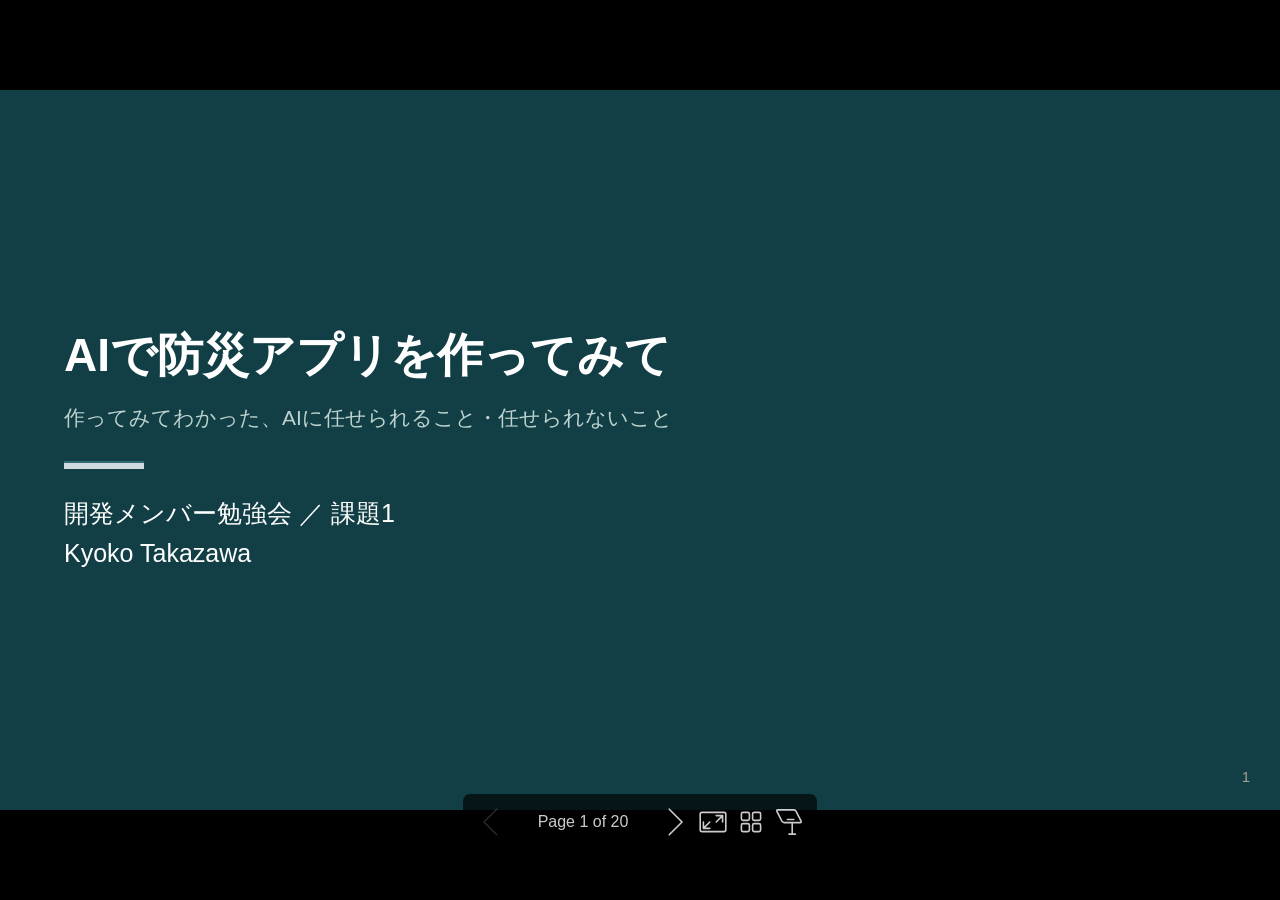
==== commit b7540951: "Restructure opening, add TOC/browser slide, center content Address presenter feedback on the deck:  " ====
--- a/docs/slides.html
+++ b/docs/slides.html
@@ -7,43 +7,37 @@
  * @auto-scaling true
  * @size 16:9 1280px 720px
  * @size 4:3 960px 720px
- */div#\:\$p > svg > foreignObject > section [data-theme=light],div#\:\$p > svg > foreignObject > section{color-scheme:light}div#\:\$p > svg > foreignObject > section [data-theme=dark],div#\:\$p > svg > foreignObject > section:where(.invert){color-scheme:dark}div#\:\$p > svg > foreignObject > section{-ms-text-size-adjust:100%;-webkit-text-size-adjust:100%;margin:0;font-weight:var(--base-text-weight-normal, 400);color:var(--fgColor-default);background-color:var(--bgColor-default);font-family:var(--fontStack-sansSerif, -apple-system, BlinkMacSystemFont, "Segoe UI", "Noto Sans", Helvetica, Arial, sans-serif, "Apple Color Emoji", "Segoe UI Emoji");font-size:16px;line-height:1.5;word-wrap:break-word}div#\:\$p > svg > foreignObject > section{--marpit-root-font-size:16px}div#\:\$p > svg > foreignObject > section a{text-decoration:underline;text-underline-offset:calc(var(--marpit-root-font-size, 1rem) * .2)}div#\:\$p > svg > foreignObject > section :is(h1, marp-h1):hover .anchor .octicon-link:before,div#\:\$p > svg > foreignObject > section :is(h2, marp-h2):hover .anchor .octicon-link:before,div#\:\$p > svg > foreignObject > section :is(h3, marp-h3):hover .anchor .octicon-link:before,div#\:\$p > svg > foreignObject > section :is(h4, marp-h4):hover .anchor .octicon-link:before,div#\:\$p > svg > foreignObject > section :is(h5, marp-h5):hover .anchor .octicon-link:before,div#\:\$p > svg > foreignObject > section :is(h6, marp-h6):hover .anchor .octicon-link:before{width:16px;height:16px;content:" ";display:inline-block;background-color:currentColor;-webkit-mask-image:url('data:image/svg+xml;charset=utf-8,<svg xmlns="http://www.w3.org/2000/svg" aria-hidden="true" viewBox="0 0 16 16"><path fill-rule="evenodd" d="M7.775 3.275a.75.75 0 0 0 1.06 1.06l1.25-1.25a2 2 0 1 1 2.83 2.83l-2.5 2.5a2 2 0 0 1-2.83 0 .75.75 0 0 0-1.06 1.06 3.5 3.5 0 0 0 4.95 0l2.5-2.5a3.5 3.5 0 0 0-4.95-4.95zm-4.69 9.64a2 2 0 0 1 0-2.83l2.5-2.5a2 2 0 0 1 2.83 0 .75.75 0 0 0 1.06-1.06 3.5 3.5 0 0 0-4.95 0l-2.5 2.5a3.5 3.5 0 0 0 4.95 4.95l1.25-1.25a.75.75 0 0 0-1.06-1.06l-1.25 1.25a2 2 0 0 1-2.83 0"/></svg>');mask-image:url('data:image/svg+xml;charset=utf-8,<svg xmlns="http://www.w3.org/2000/svg" aria-hidden="true" viewBox="0 0 16 16"><path fill-rule="evenodd" d="M7.775 3.275a.75.75 0 0 0 1.06 1.06l1.25-1.25a2 2 0 1 1 2.83 2.83l-2.5 2.5a2 2 0 0 1-2.83 0 .75.75 0 0 0-1.06 1.06 3.5 3.5 0 0 0 4.95 0l2.5-2.5a3.5 3.5 0 0 0-4.95-4.95zm-4.69 9.64a2 2 0 0 1 0-2.83l2.5-2.5a2 2 0 0 1 2.83 0 .75.75 0 0 0 1.06-1.06 3.5 3.5 0 0 0-4.95 0l-2.5 2.5a3.5 3.5 0 0 0 4.95 4.95l1.25-1.25a.75.75 0 0 0-1.06-1.06l-1.25 1.25a2 2 0 0 1-2.83 0"/></svg>')}div#\:\$p > svg > foreignObject > section details,div#\:\$p > svg > foreignObject > section figcaption,div#\:\$p > svg > foreignObject > section figure{display:block}div#\:\$p > svg > foreignObject > section summary{display:list-item}div#\:\$p > svg > foreignObject > section [hidden]{display:none!important}div#\:\$p > svg > foreignObject > section a{background-color:transparent;color:var(--fgColor-accent);text-decoration:none}div#\:\$p > svg > foreignObject > section abbr[title]{border-bottom:none;-webkit-text-decoration:underline dotted;text-decoration:underline dotted}div#\:\$p > svg > foreignObject > section b,div#\:\$p > svg > foreignObject > section strong{font-weight:var(--base-text-weight-semibold, 600)}div#\:\$p > svg > foreignObject > section dfn{font-style:italic}div#\:\$p > svg > foreignObject > section :is(h1, marp-h1){margin:.67em 0;font-weight:var(--base-text-weight-semibold, 600);padding-bottom:.3em;font-size:2em;border-bottom:1px solid var(--borderColor-muted)}div#\:\$p > svg > foreignObject > section mark{background-color:var(--bgColor-attention-muted);color:var(--fgColor-default)}div#\:\$p > svg > foreignObject > section small{font-size:90%}div#\:\$p > svg > foreignObject > section sub,div#\:\$p > svg > foreignObject > section sup{font-size:75%;line-height:0;position:relative;vertical-align:baseline}div#\:\$p > svg > foreignObject > section sub{bottom:-.25em}div#\:\$p > svg > foreignObject > section sup{top:-.5em}div#\:\$p > svg > foreignObject > section img{border-style:none;max-width:100%;box-sizing:content-box}div#\:\$p > svg > foreignObject > section code,div#\:\$p > svg > foreignObject > section kbd,div#\:\$p > svg > foreignObject > section :is(pre, marp-pre),div#\:\$p > svg > foreignObject > section samp{font-family:monospace;font-size:1em}div#\:\$p > svg > foreignObject > section figure{margin:1em var(--base-size-40)}div#\:\$p > svg > foreignObject > section hr{box-sizing:content-box;overflow:hidden;background:transparent;height:.25em;padding:0;margin:var(--base-size-24) 0;background-color:var(--borderColor-default);border:0}div#\:\$p > svg > foreignObject > section input{font:inherit;margin:0;overflow:visible;font-family:inherit;font-size:inherit;line-height:inherit}div#\:\$p > svg > foreignObject > section [type=button],div#\:\$p > svg > foreignObject > section [type=reset],div#\:\$p > svg > foreignObject > section [type=submit]{-webkit-appearance:button;-moz-appearance:button;appearance:button}div#\:\$p > svg > foreignObject > section [type=checkbox],div#\:\$p > svg > foreignObject > section [type=radio]{box-sizing:border-box;padding:0}div#\:\$p > svg > foreignObject > section [type=number]::-webkit-inner-spin-button,div#\:\$p > svg > foreignObject > section [type=number]::-webkit-outer-spin-button{height:auto}div#\:\$p > svg > foreignObject > section [type=search]::-webkit-search-cancel-button,div#\:\$p > svg > foreignObject > section [type=search]::-webkit-search-decoration{-webkit-appearance:none;appearance:none}div#\:\$p > svg > foreignObject > section ::-webkit-input-placeholder{color:inherit;opacity:.54}div#\:\$p > svg > foreignObject > section ::-webkit-file-upload-button{-webkit-appearance:button;appearance:button;font:inherit}div#\:\$p > svg > foreignObject > section a:hover{text-decoration:underline}div#\:\$p > svg > foreignObject > section ::-moz-placeholder{color:var(--fgColor-muted);opacity:1}div#\:\$p > svg > foreignObject > section ::placeholder{color:var(--fgColor-muted);opacity:1}div#\:\$p > svg > foreignObject > section hr:after,div#\:\$p > svg > foreignObject > section hr:before{display:table;content:""}div#\:\$p > svg > foreignObject > section hr:after{clear:both}div#\:\$p > svg > foreignObject > section table{border-spacing:0;border-collapse:collapse;display:block;width:-moz-max-content;width:max-content;max-width:100%;overflow:auto;font-variant:tabular-nums}div#\:\$p > svg > foreignObject > section td,div#\:\$p > svg > foreignObject > section th{padding:0}div#\:\$p > svg > foreignObject > section details summary{cursor:pointer}div#\:\$p > svg > foreignObject > section [role=button]:focus,div#\:\$p > svg > foreignObject > section a:focus,div#\:\$p > svg > foreignObject > section input[type=checkbox]:focus,div#\:\$p > svg > foreignObject > section input[type=radio]:focus{outline:2px solid var(--focus-outlineColor);outline-offset:-2px;box-shadow:none}div#\:\$p > svg > foreignObject > section [role=button]:focus:not(:focus-visible),div#\:\$p > svg > foreignObject > section a:focus:not(:focus-visible),div#\:\$p > svg > foreignObject > section input[type=checkbox]:focus:not(:focus-visible),div#\:\$p > svg > foreignObject > section input[type=radio]:focus:not(:focus-visible){outline:1px solid transparent}div#\:\$p > svg > foreignObject > section [role=button]:focus-visible,div#\:\$p > svg > foreignObject > section a:focus-visible,div#\:\$p > svg > foreignObject > section input[type=checkbox]:focus-visible,div#\:\$p > svg > foreignObject > section input[type=radio]:focus-visible{outline:2px solid var(--focus-outlineColor);outline-offset:-2px;box-shadow:none}div#\:\$p > svg > foreignObject > section a:not([class]):focus,div#\:\$p > svg > foreignObject > section a:not([class]):focus-visible,div#\:\$p > svg > foreignObject > section input[type=checkbox]:focus,div#\:\$p > svg > foreignObject > section input[type=checkbox]:focus-visible,div#\:\$p > svg > foreignObject > section input[type=radio]:focus,div#\:\$p > svg > foreignObject > section input[type=radio]:focus-visible{outline-offset:0}div#\:\$p > svg > foreignObject > section kbd{display:inline-block;padding:var(--base-size-4);font:11px var(--fontStack-monospace, ui-monospace, SFMono-Regular, SF Mono, Menlo, Consolas, Liberation Mono, monospace);line-height:10px;color:var(--fgColor-default);vertical-align:middle;background-color:var(--bgColor-muted);border-bottom-color:var(--borderColor-neutral-muted);border:1px solid var(--borderColor-neutral-muted);border-radius:6px;box-shadow:inset 0 -1px 0 var(--borderColor-neutral-muted)}div#\:\$p > svg > foreignObject > section :is(h1, marp-h1),div#\:\$p > svg > foreignObject > section :is(h2, marp-h2),div#\:\$p > svg > foreignObject > section :is(h3, marp-h3),div#\:\$p > svg > foreignObject > section :is(h4, marp-h4),div#\:\$p > svg > foreignObject > section :is(h5, marp-h5),div#\:\$p > svg > foreignObject > section :is(h6, marp-h6){margin-top:var(--base-size-24);margin-bottom:var(--base-size-16);font-weight:var(--base-text-weight-semibold, 600);line-height:1.25}div#\:\$p > svg > foreignObject > section :is(h2, marp-h2){padding-bottom:.3em;font-size:1.5em;border-bottom:1px solid var(--borderColor-muted)}div#\:\$p > svg > foreignObject > section :is(h2, marp-h2),div#\:\$p > svg > foreignObject > section :is(h3, marp-h3){font-weight:var(--base-text-weight-semibold, 600)}div#\:\$p > svg > foreignObject > section :is(h3, marp-h3){font-size:1.25em}div#\:\$p > svg > foreignObject > section :is(h4, marp-h4){font-size:1em}div#\:\$p > svg > foreignObject > section :is(h4, marp-h4),div#\:\$p > svg > foreignObject > section :is(h5, marp-h5){font-weight:var(--base-text-weight-semibold, 600)}div#\:\$p > svg > foreignObject > section :is(h5, marp-h5){font-size:.875em}div#\:\$p > svg > foreignObject > section :is(h6, marp-h6){font-weight:var(--base-text-weight-semibold, 600);font-size:.85em;color:var(--fgColor-muted)}div#\:\$p > svg > foreignObject > section p{margin-top:0;margin-bottom:10px}div#\:\$p > svg > foreignObject > section blockquote{margin:0;padding:0 1em;color:var(--fgColor-muted);border-left:.25em solid var(--borderColor-default)}div#\:\$p > svg > foreignObject > section ol,div#\:\$p > svg > foreignObject > section ul{margin-top:0;margin-bottom:0;padding-left:2em}div#\:\$p > svg > foreignObject > section ol ol,div#\:\$p > svg > foreignObject > section ul ol{list-style-type:lower-roman}div#\:\$p > svg > foreignObject > section ol ol ol,div#\:\$p > svg > foreignObject > section ol ul ol,div#\:\$p > svg > foreignObject > section ul ol ol,div#\:\$p > svg > foreignObject > section ul ul ol{list-style-type:lower-alpha}div#\:\$p > svg > foreignObject > section dd{margin-left:0}div#\:\$p > svg > foreignObject > section code,div#\:\$p > svg > foreignObject > section :is(pre, marp-pre),div#\:\$p > svg > foreignObject > section samp,div#\:\$p > svg > foreignObject > section tt{font-family:var(--fontStack-monospace, ui-monospace, SFMono-Regular, SF Mono, Menlo, Consolas, Liberation Mono, monospace);font-size:12px}div#\:\$p > svg > foreignObject > section :is(pre, marp-pre){margin-top:0;margin-bottom:0;word-wrap:normal}div#\:\$p > svg > foreignObject > section .octicon{display:inline-block;overflow:visible!important;vertical-align:text-bottom;fill:currentColor}div#\:\$p > svg > foreignObject > section input::-webkit-inner-spin-button,div#\:\$p > svg > foreignObject > section input::-webkit-outer-spin-button{margin:0;-webkit-appearance:none;appearance:none}div#\:\$p > svg > foreignObject > section .mr-2{margin-right:var(--base-size-8, 8px)!important}div#\:\$p > svg > foreignObject > section:after,div#\:\$p > svg > foreignObject > section:before{display:table}div#\:\$p > svg > foreignObject > section:after{clear:both}div#\:\$p > svg > foreignObject > section>:first-child{margin-top:0!important}div#\:\$p > svg > foreignObject > section>:last-child{margin-bottom:0!important}div#\:\$p > svg > foreignObject > section a:not([href]){color:inherit;text-decoration:none}div#\:\$p > svg > foreignObject > section .absent{color:var(--fgColor-danger)}div#\:\$p > svg > foreignObject > section .anchor{float:left;padding-right:var(--base-size-4);margin-left:-20px;line-height:1}div#\:\$p > svg > foreignObject > section .anchor:focus{outline:none}div#\:\$p > svg > foreignObject > section blockquote,div#\:\$p > svg > foreignObject > section details,div#\:\$p > svg > foreignObject > section dl,div#\:\$p > svg > foreignObject > section ol,div#\:\$p > svg > foreignObject > section p,div#\:\$p > svg > foreignObject > section :is(pre, marp-pre),div#\:\$p > svg > foreignObject > section table,div#\:\$p > svg > foreignObject > section ul{margin-top:0;margin-bottom:var(--base-size-16)}div#\:\$p > svg > foreignObject > section blockquote>:first-child{margin-top:0}div#\:\$p > svg > foreignObject > section blockquote>:last-child{margin-bottom:0}div#\:\$p > svg > foreignObject > section :is(h1, marp-h1) .octicon-link,div#\:\$p > svg > foreignObject > section :is(h2, marp-h2) .octicon-link,div#\:\$p > svg > foreignObject > section :is(h3, marp-h3) .octicon-link,div#\:\$p > svg > foreignObject > section :is(h4, marp-h4) .octicon-link,div#\:\$p > svg > foreignObject > section :is(h5, marp-h5) .octicon-link,div#\:\$p > svg > foreignObject > section :is(h6, marp-h6) .octicon-link{color:var(--fgColor-default);vertical-align:middle;visibility:hidden}div#\:\$p > svg > foreignObject > section :is(h1, marp-h1):hover .anchor,div#\:\$p > svg > foreignObject > section :is(h2, marp-h2):hover .anchor,div#\:\$p > svg > foreignObject > section :is(h3, marp-h3):hover .anchor,div#\:\$p > svg > foreignObject > section :is(h4, marp-h4):hover .anchor,div#\:\$p > svg > foreignObject > section :is(h5, marp-h5):hover .anchor,div#\:\$p > svg > foreignObject > section :is(h6, marp-h6):hover .anchor{text-decoration:none}div#\:\$p > svg > foreignObject > section :is(h1, marp-h1):hover .anchor .octicon-link,div#\:\$p > svg > foreignObject > section :is(h2, marp-h2):hover .anchor .octicon-link,div#\:\$p > svg > foreignObject > section :is(h3, marp-h3):hover .anchor .octicon-link,div#\:\$p > svg > foreignObject > section :is(h4, marp-h4):hover .anchor .octicon-link,div#\:\$p > svg > foreignObject > section :is(h5, marp-h5):hover .anchor .octicon-link,div#\:\$p > svg > foreignObject > section :is(h6, marp-h6):hover .anchor .octicon-link{visibility:visible}div#\:\$p > svg > foreignObject > section :is(h1, marp-h1) code,div#\:\$p > svg > foreignObject > section :is(h1, marp-h1) tt,div#\:\$p > svg > foreignObject > section :is(h2, marp-h2) code,div#\:\$p > svg > foreignObject > section :is(h2, marp-h2) tt,div#\:\$p > svg > foreignObject > section :is(h3, marp-h3) code,div#\:\$p > svg > foreignObject > section :is(h3, marp-h3) tt,div#\:\$p > svg > foreignObject > section :is(h4, marp-h4) code,div#\:\$p > svg > foreignObject > section :is(h4, marp-h4) tt,div#\:\$p > svg > foreignObject > section :is(h5, marp-h5) code,div#\:\$p > svg > foreignObject > section :is(h5, marp-h5) tt,div#\:\$p > svg > foreignObject > section :is(h6, marp-h6) code,div#\:\$p > svg > foreignObject > section :is(h6, marp-h6) tt{padding:0 .2em;font-size:inherit}div#\:\$p > svg > foreignObject > section summary :is(h1, marp-h1),div#\:\$p > svg > foreignObject > section summary :is(h2, marp-h2),div#\:\$p > svg > foreignObject > section summary :is(h3, marp-h3),div#\:\$p > svg > foreignObject > section summary :is(h4, marp-h4),div#\:\$p > svg > foreignObject > section summary :is(h5, marp-h5),div#\:\$p > svg > foreignObject > section summary :is(h6, marp-h6){display:inline-block}div#\:\$p > svg > foreignObject > section summary :is(h1, marp-h1) .anchor,div#\:\$p > svg > foreignObject > section summary :is(h2, marp-h2) .anchor,div#\:\$p > svg > foreignObject > section summary :is(h3, marp-h3) .anchor,div#\:\$p > svg > foreignObject > section summary :is(h4, marp-h4) .anchor,div#\:\$p > svg > foreignObject > section summary :is(h5, marp-h5) .anchor,div#\:\$p > svg > foreignObject > section summary :is(h6, marp-h6) .anchor{margin-left:-40px}div#\:\$p > svg > foreignObject > section summary :is(h1, marp-h1),div#\:\$p > svg > foreignObject > section summary :is(h2, marp-h2){padding-bottom:0;border-bottom:0}div#\:\$p > svg > foreignObject > section ol.no-list,div#\:\$p > svg > foreignObject > section ul.no-list{padding:0;list-style-type:none}div#\:\$p > svg > foreignObject > section ol[type="a s"]{list-style-type:lower-alpha}div#\:\$p > svg > foreignObject > section ol[type="A s"]{list-style-type:upper-alpha}div#\:\$p > svg > foreignObject > section ol[type="i s"]{list-style-type:lower-roman}div#\:\$p > svg > foreignObject > section ol[type="I s"]{list-style-type:upper-roman}div#\:\$p > svg > foreignObject > section div>ol:not([type]),div#\:\$p > svg > foreignObject > section ol[type="1"]{list-style-type:decimal}div#\:\$p > svg > foreignObject > section ol ol,div#\:\$p > svg > foreignObject > section ol ul,div#\:\$p > svg > foreignObject > section ul ol,div#\:\$p > svg > foreignObject > section ul ul{margin-top:0;margin-bottom:0}div#\:\$p > svg > foreignObject > section li>p{margin-top:var(--base-size-16)}div#\:\$p > svg > foreignObject > section li+li{margin-top:.25em}div#\:\$p > svg > foreignObject > section dl{padding:0}div#\:\$p > svg > foreignObject > section dl dt{padding:0;margin-top:var(--base-size-16);font-size:1em;font-style:italic;font-weight:var(--base-text-weight-semibold, 600)}div#\:\$p > svg > foreignObject > section dl dd{padding:0 var(--base-size-16);margin-bottom:var(--base-size-16)}div#\:\$p > svg > foreignObject > section table th{font-weight:var(--base-text-weight-semibold, 600)}div#\:\$p > svg > foreignObject > section table td,div#\:\$p > svg > foreignObject > section table th{padding:6px 13px;border:1px solid var(--borderColor-default)}div#\:\$p > svg > foreignObject > section table td>:last-child{margin-bottom:0}div#\:\$p > svg > foreignObject > section table tr{background-color:var(--bgColor-default);border-top:1px solid var(--borderColor-muted)}div#\:\$p > svg > foreignObject > section table tr:nth-child(2n){background-color:var(--bgColor-muted)}div#\:\$p > svg > foreignObject > section table img{background-color:transparent}div#\:\$p > svg > foreignObject > section img[align=right]{padding-left:20px}div#\:\$p > svg > foreignObject > section img[align=left]{padding-right:20px}div#\:\$p > svg > foreignObject > section .emoji{max-width:none;vertical-align:text-top;background-color:transparent}div#\:\$p > svg > foreignObject > section :is(span, marp-span).frame,div#\:\$p > svg > foreignObject > section :is(span, marp-span).frame>:is(span, marp-span){display:block;overflow:hidden}div#\:\$p > svg > foreignObject > section :is(span, marp-span).frame>:is(span, marp-span){float:left;width:auto;padding:7px;margin:13px 0 0;border:1px solid var(--borderColor-default)}div#\:\$p > svg > foreignObject > section :is(span, marp-span).frame :is(span, marp-span) img{display:block;float:left}div#\:\$p > svg > foreignObject > section :is(span, marp-span).frame :is(span, marp-span) :is(span, marp-span){display:block;padding:5px 0 0;clear:both;color:var(--fgColor-default)}div#\:\$p > svg > foreignObject > section :is(span, marp-span).align-center{display:block;overflow:hidden;clear:both}div#\:\$p > svg > foreignObject > section :is(span, marp-span).align-center>:is(span, marp-span){display:block;margin:13px auto 0;overflow:hidden;text-align:center}div#\:\$p > svg > foreignObject > section :is(span, marp-span).align-center :is(span, marp-span) img{margin:0 auto;text-align:center}div#\:\$p > svg > foreignObject > section :is(span, marp-span).align-right{display:block;overflow:hidden;clear:both}div#\:\$p > svg > foreignObject > section :is(span, marp-span).align-right>:is(span, marp-span){display:block;margin:13px 0 0;overflow:hidden;text-align:right}div#\:\$p > svg > foreignObject > section :is(span, marp-span).align-right :is(span, marp-span) img{margin:0;text-align:right}div#\:\$p > svg > foreignObject > section :is(span, marp-span).float-left{display:block;float:left;margin-right:13px;overflow:hidden}div#\:\$p > svg > foreignObject > section :is(span, marp-span).float-left :is(span, marp-span){margin:13px 0 0}div#\:\$p > svg > foreignObject > section :is(span, marp-span).float-right{display:block;float:right;margin-left:13px;overflow:hidden}div#\:\$p > svg > foreignObject > section :is(span, marp-span).float-right>:is(span, marp-span){display:block;margin:13px auto 0;overflow:hidden;text-align:right}div#\:\$p > svg > foreignObject > section code,div#\:\$p > svg > foreignObject > section tt{padding:.2em .4em;margin:0;font-size:85%;white-space:break-spaces;background-color:var(--bgColor-neutral-muted);border-radius:6px}div#\:\$p > svg > foreignObject > section code br,div#\:\$p > svg > foreignObject > section tt br{display:none}div#\:\$p > svg > foreignObject > section del code{text-decoration:inherit}div#\:\$p > svg > foreignObject > section samp{font-size:85%}div#\:\$p > svg > foreignObject > section :is(pre, marp-pre) code{font-size:100%}div#\:\$p > svg > foreignObject > section :is(pre, marp-pre)>code{padding:0;margin:0;word-break:normal;white-space:pre;background:transparent;border:0}div#\:\$p > svg > foreignObject > section .highlight{margin-bottom:var(--base-size-16)}div#\:\$p > svg > foreignObject > section .highlight :is(pre, marp-pre){margin-bottom:0;word-break:normal}div#\:\$p > svg > foreignObject > section :is(pre, marp-pre){padding:var(--base-size-16);overflow:auto;font-size:85%;line-height:1.45;color:var(--fgColor-default);background-color:var(--bgColor-muted);border-radius:6px}div#\:\$p > svg > foreignObject > section :is(pre, marp-pre) code,div#\:\$p > svg > foreignObject > section :is(pre, marp-pre) tt{display:inline;padding:0;margin:0;overflow:visible;line-height:inherit;word-wrap:normal;background-color:transparent;border:0}div#\:\$p > svg > foreignObject > section .csv-data td,div#\:\$p > svg > foreignObject > section .csv-data th{padding:5px;overflow:hidden;font-size:12px;line-height:1;text-align:left;white-space:nowrap}div#\:\$p > svg > foreignObject > section .csv-data .blob-num{padding:10px var(--base-size-8) 9px;text-align:right;background:var(--bgColor-default);border:0}div#\:\$p > svg > foreignObject > section .csv-data tr{border-top:0}div#\:\$p > svg > foreignObject > section .csv-data th{font-weight:var(--base-text-weight-semibold, 600);background:var(--bgColor-muted);border-top:0}div#\:\$p > svg > foreignObject > section [data-footnote-ref]:before{content:"["}div#\:\$p > svg > foreignObject > section [data-footnote-ref]:after{content:"]"}div#\:\$p > svg > foreignObject > section .footnotes{font-size:12px;color:var(--fgColor-muted);border-top:1px solid var(--borderColor-default)}div#\:\$p > svg > foreignObject > section div#\:\$p > svg > foreignObject > section section.footnotes{--marpit-root-font-size:12px}div#\:\$p > svg > foreignObject > section .footnotes ol,div#\:\$p > svg > foreignObject > section .footnotes ol ul{padding-left:var(--base-size-16)}div#\:\$p > svg > foreignObject > section .footnotes ol ul{display:inline-block;margin-top:var(--base-size-16)}div#\:\$p > svg > foreignObject > section .footnotes li{position:relative}div#\:\$p > svg > foreignObject > section .footnotes li:target:before{position:absolute;top:calc(var(--base-size-8)*-1);right:calc(var(--base-size-8)*-1);bottom:calc(var(--base-size-8)*-1);left:calc(var(--base-size-24)*-1);pointer-events:none;content:"";border:2px solid var(--borderColor-accent-emphasis);border-radius:6px}div#\:\$p > svg > foreignObject > section .footnotes li:target{color:var(--fgColor-default)}div#\:\$p > svg > foreignObject > section .footnotes .data-footnote-backref g-emoji{font-family:monospace}div#\:\$p > svg > foreignObject > section .pl-c{color:var(--color-prettylights-syntax-comment)}div#\:\$p > svg > foreignObject > section .pl-c1,div#\:\$p > svg > foreignObject > section .pl-s .pl-v{color:var(--color-prettylights-syntax-constant)}div#\:\$p > svg > foreignObject > section .pl-e,div#\:\$p > svg > foreignObject > section .pl-en{color:var(--color-prettylights-syntax-entity)}div#\:\$p > svg > foreignObject > section .pl-s .pl-s1,div#\:\$p > svg > foreignObject > section .pl-smi{color:var(--color-prettylights-syntax-storage-modifier-import)}div#\:\$p > svg > foreignObject > section .pl-ent{color:var(--color-prettylights-syntax-entity-tag)}div#\:\$p > svg > foreignObject > section .pl-k{color:var(--color-prettylights-syntax-keyword)}div#\:\$p > svg > foreignObject > section .pl-pds,div#\:\$p > svg > foreignObject > section .pl-s,div#\:\$p > svg > foreignObject > section .pl-s .pl-pse .pl-s1,div#\:\$p > svg > foreignObject > section .pl-sr,div#\:\$p > svg > foreignObject > section .pl-sr .pl-cce,div#\:\$p > svg > foreignObject > section .pl-sr .pl-sra,div#\:\$p > svg > foreignObject > section .pl-sr .pl-sre{color:var(--color-prettylights-syntax-string)}div#\:\$p > svg > foreignObject > section .pl-smw,div#\:\$p > svg > foreignObject > section .pl-v{color:var(--color-prettylights-syntax-variable)}div#\:\$p > svg > foreignObject > section .pl-bu{color:var(--color-prettylights-syntax-brackethighlighter-unmatched)}div#\:\$p > svg > foreignObject > section .pl-ii{color:var(--color-prettylights-syntax-invalid-illegal-text);background-color:var(--color-prettylights-syntax-invalid-illegal-bg)}div#\:\$p > svg > foreignObject > section .pl-c2{color:var(--color-prettylights-syntax-carriage-return-text);background-color:var(--color-prettylights-syntax-carriage-return-bg)}div#\:\$p > svg > foreignObject > section .pl-sr .pl-cce{font-weight:700;color:var(--color-prettylights-syntax-string-regexp)}div#\:\$p > svg > foreignObject > section .pl-ml{color:var(--color-prettylights-syntax-markup-list)}div#\:\$p > svg > foreignObject > section .pl-mh,div#\:\$p > svg > foreignObject > section .pl-mh .pl-en,div#\:\$p > svg > foreignObject > section .pl-ms{font-weight:700;color:var(--color-prettylights-syntax-markup-heading)}div#\:\$p > svg > foreignObject > section .pl-mi{font-style:italic;color:var(--color-prettylights-syntax-markup-italic)}div#\:\$p > svg > foreignObject > section .pl-mb{font-weight:700;color:var(--color-prettylights-syntax-markup-bold)}div#\:\$p > svg > foreignObject > section .pl-md{color:var(--color-prettylights-syntax-markup-deleted-text);background-color:var(--color-prettylights-syntax-markup-deleted-bg)}div#\:\$p > svg > foreignObject > section .pl-mi1{color:var(--color-prettylights-syntax-markup-inserted-text);background-color:var(--color-prettylights-syntax-markup-inserted-bg)}div#\:\$p > svg > foreignObject > section .pl-mc{color:var(--color-prettylights-syntax-markup-changed-text);background-color:var(--color-prettylights-syntax-markup-changed-bg)}div#\:\$p > svg > foreignObject > section .pl-mi2{color:var(--color-prettylights-syntax-markup-ignored-text);background-color:var(--color-prettylights-syntax-markup-ignored-bg)}div#\:\$p > svg > foreignObject > section .pl-mdr{font-weight:700;color:var(--color-prettylights-syntax-meta-diff-range)}div#\:\$p > svg > foreignObject > section .pl-ba{color:var(--color-prettylights-syntax-brackethighlighter-angle)}div#\:\$p > svg > foreignObject > section .pl-sg{color:var(--color-prettylights-syntax-sublimelinter-gutter-mark)}div#\:\$p > svg > foreignObject > section .pl-corl{text-decoration:underline;color:var(--color-prettylights-syntax-constant-other-reference-link)}div#\:\$p > svg > foreignObject > section [role=button]:focus:not(:focus-visible),div#\:\$p > svg > foreignObject > section [role=tabpanel][tabindex="0"]:focus:not(:focus-visible),div#\:\$p > svg > foreignObject > section a:focus:not(:focus-visible),div#\:\$p > svg > foreignObject > section button:focus:not(:focus-visible),div#\:\$p > svg > foreignObject > section summary:focus:not(:focus-visible){outline:none;box-shadow:none}div#\:\$p > svg > foreignObject > section [tabindex="0"]:focus:not(:focus-visible),div#\:\$p > svg > foreignObject > section details-dialog:focus:not(:focus-visible){outline:none}div#\:\$p > svg > foreignObject > section g-emoji{display:inline-block;min-width:1ch;font-family:Apple Color Emoji,Segoe UI Emoji,Segoe UI Symbol;font-size:1em;font-style:normal!important;font-weight:var(--base-text-weight-normal, 400);line-height:1;vertical-align:-.075em}div#\:\$p > svg > foreignObject > section g-emoji img{width:1em;height:1em}div#\:\$p > svg > foreignObject > section a:has(>p,>div,>:is(pre, marp-pre),>blockquote){display:block}div#\:\$p > svg > foreignObject > section a:has(>p,>div,>:is(pre, marp-pre),>blockquote):not(:has(.snippet-clipboard-content,>:is(pre, marp-pre))){width:-moz-fit-content;width:fit-content}div#\:\$p > svg > foreignObject > section a:has(>p,>div,>:is(pre, marp-pre),>blockquote):has(.snippet-clipboard-content,>:is(pre, marp-pre)):focus-visible{outline:2px solid var(--focus-outlineColor);outline-offset:2px}div#\:\$p > svg > foreignObject > section .task-list-item{list-style-type:none}div#\:\$p > svg > foreignObject > section .task-list-item label{font-weight:var(--base-text-weight-normal, 400)}div#\:\$p > svg > foreignObject > section .task-list-item.enabled label{cursor:pointer}div#\:\$p > svg > foreignObject > section .task-list-item+.task-list-item{margin-top:var(--base-size-4)}div#\:\$p > svg > foreignObject > section .task-list-item .handle{display:none}div#\:\$p > svg > foreignObject > section .task-list-item-checkbox{margin:0 .2em .25em -1.4em;vertical-align:middle}div#\:\$p > svg > foreignObject > section ul:dir(rtl) .task-list-item-checkbox{margin:0 -1.6em .25em .2em}div#\:\$p > svg > foreignObject > section ol:dir(rtl) .task-list-item-checkbox{margin:0 -1.6em .25em .2em}div#\:\$p > svg > foreignObject > section .contains-task-list:focus-within .task-list-item-convert-container,div#\:\$p > svg > foreignObject > section .contains-task-list:hover .task-list-item-convert-container{display:block;width:auto;height:24px;overflow:visible;clip-path:none}div#\:\$p > svg > foreignObject > section ::-webkit-calendar-picker-indicator{filter:invert(50%)}div#\:\$p > svg > foreignObject > section .markdown-alert{padding:var(--base-size-8) var(--base-size-16);margin-bottom:var(--base-size-16);color:inherit;border-left:.25em solid var(--borderColor-default)}div#\:\$p > svg > foreignObject > section .markdown-alert>:first-child{margin-top:0}div#\:\$p > svg > foreignObject > section .markdown-alert>:last-child{margin-bottom:0}div#\:\$p > svg > foreignObject > section .markdown-alert .markdown-alert-title{display:flex;font-weight:var(--base-text-weight-medium, 500);align-items:center;line-height:1}div#\:\$p > svg > foreignObject > section .markdown-alert.markdown-alert-note{border-left-color:var(--borderColor-accent-emphasis)}div#\:\$p > svg > foreignObject > section .markdown-alert.markdown-alert-note .markdown-alert-title{color:var(--fgColor-accent)}div#\:\$p > svg > foreignObject > section .markdown-alert.markdown-alert-important{border-left-color:var(--borderColor-done-emphasis)}div#\:\$p > svg > foreignObject > section .markdown-alert.markdown-alert-important .markdown-alert-title{color:var(--fgColor-done)}div#\:\$p > svg > foreignObject > section .markdown-alert.markdown-alert-warning{border-left-color:var(--borderColor-attention-emphasis)}div#\:\$p > svg > foreignObject > section .markdown-alert.markdown-alert-warning .markdown-alert-title{color:var(--fgColor-attention)}div#\:\$p > svg > foreignObject > section .markdown-alert.markdown-alert-tip{border-left-color:var(--borderColor-success-emphasis)}div#\:\$p > svg > foreignObject > section .markdown-alert.markdown-alert-tip .markdown-alert-title{color:var(--fgColor-success)}div#\:\$p > svg > foreignObject > section .markdown-alert.markdown-alert-caution{border-left-color:var(--borderColor-danger-emphasis)}div#\:\$p > svg > foreignObject > section .markdown-alert.markdown-alert-caution .markdown-alert-title{color:var(--fgColor-danger)}div#\:\$p > svg > foreignObject > section>:first-child>.heading-element:first-child{margin-top:0!important}div#\:\$p > svg > foreignObject > section .highlight :is(pre, marp-pre):has(+.zeroclipboard-container){min-height:52px}div#\:\$p > svg > foreignObject > section :is(h1, marp-h1){color:var(--h1-color);font-size:1.6em}div#\:\$p > svg > foreignObject > section :is(h1, marp-h1),div#\:\$p > svg > foreignObject > section :is(h2, marp-h2){border-bottom:none}div#\:\$p > svg > foreignObject > section :is(h2, marp-h2){font-size:1.3em}div#\:\$p > svg > foreignObject > section :is(h3, marp-h3){font-size:1.1em}div#\:\$p > svg > foreignObject > section :is(h4, marp-h4){font-size:1.05em}div#\:\$p > svg > foreignObject > section :is(h5, marp-h5){font-size:1em}div#\:\$p > svg > foreignObject > section :is(h6, marp-h6){font-size:.9em}div#\:\$p > svg > foreignObject > section :is(h1, marp-h1) strong,div#\:\$p > svg > foreignObject > section :is(h2, marp-h2) strong,div#\:\$p > svg > foreignObject > section :is(h3, marp-h3) strong,div#\:\$p > svg > foreignObject > section :is(h4, marp-h4) strong,div#\:\$p > svg > foreignObject > section :is(h5, marp-h5) strong,div#\:\$p > svg > foreignObject > section :is(h6, marp-h6) strong{font-weight:inherit;color:var(--heading-strong-color)}div#\:\$p > svg > foreignObject > section :is(h1, marp-h1)::part(auto-scaling),div#\:\$p > svg > foreignObject > section :is(h2, marp-h2)::part(auto-scaling),div#\:\$p > svg > foreignObject > section :is(h3, marp-h3)::part(auto-scaling),div#\:\$p > svg > foreignObject > section :is(h4, marp-h4)::part(auto-scaling),div#\:\$p > svg > foreignObject > section :is(h5, marp-h5)::part(auto-scaling),div#\:\$p > svg > foreignObject > section :is(h6, marp-h6)::part(auto-scaling){max-height:563px}div#\:\$p > svg > foreignObject > section hr{height:0;padding-top:.25em}div#\:\$p > svg > foreignObject > section img{background-color:transparent}div#\:\$p > svg > foreignObject > section :is(pre, marp-pre){border:1px solid var(--borderColor-default);line-height:1.15;overflow:visible}div#\:\$p > svg > foreignObject > section :is(pre, marp-pre)::part(auto-scaling){max-height:529px}div#\:\$p > svg > foreignObject > section :is(pre, marp-pre) :where(.hljs){color:var(--color-prettylights-syntax-storage-modifier-import)}div#\:\$p > svg > foreignObject > section :is(pre, marp-pre) :where(.hljs-doctag),div#\:\$p > svg > foreignObject > section :is(pre, marp-pre) :where(.hljs-keyword),div#\:\$p > svg > foreignObject > section :is(pre, marp-pre) :where(.hljs-meta .hljs-keyword),div#\:\$p > svg > foreignObject > section :is(pre, marp-pre) :where(.hljs-template-tag),div#\:\$p > svg > foreignObject > section :is(pre, marp-pre) :where(.hljs-template-variable),div#\:\$p > svg > foreignObject > section :is(pre, marp-pre) :where(.hljs-type),div#\:\$p > svg > foreignObject > section :is(pre, marp-pre) :where(.hljs-variable.language_){color:var(--color-prettylights-syntax-keyword)}div#\:\$p > svg > foreignObject > section :is(pre, marp-pre) :where(.hljs-title),div#\:\$p > svg > foreignObject > section :is(pre, marp-pre) :where(.hljs-title.class_),div#\:\$p > svg > foreignObject > section :is(pre, marp-pre) :where(.hljs-title.class_.inherited__),div#\:\$p > svg > foreignObject > section :is(pre, marp-pre) :where(.hljs-title.function_){color:var(--color-prettylights-syntax-entity)}div#\:\$p > svg > foreignObject > section :is(pre, marp-pre) :where(.hljs-attr),div#\:\$p > svg > foreignObject > section :is(pre, marp-pre) :where(.hljs-attribute),div#\:\$p > svg > foreignObject > section :is(pre, marp-pre) :where(.hljs-literal),div#\:\$p > svg > foreignObject > section :is(pre, marp-pre) :where(.hljs-meta),div#\:\$p > svg > foreignObject > section :is(pre, marp-pre) :where(.hljs-number),div#\:\$p > svg > foreignObject > section :is(pre, marp-pre) :where(.hljs-operator),div#\:\$p > svg > foreignObject > section :is(pre, marp-pre) :where(.hljs-selector-attr),div#\:\$p > svg > foreignObject > section :is(pre, marp-pre) :where(.hljs-selector-class),div#\:\$p > svg > foreignObject > section :is(pre, marp-pre) :where(.hljs-selector-id),div#\:\$p > svg > foreignObject > section :is(pre, marp-pre) :where(.hljs-variable){color:var(--color-prettylights-syntax-constant)}div#\:\$p > svg > foreignObject > section :is(pre, marp-pre) :where(.hljs-meta .hljs-string),div#\:\$p > svg > foreignObject > section :is(pre, marp-pre) :where(.hljs-regexp),div#\:\$p > svg > foreignObject > section :is(pre, marp-pre) :where(.hljs-string){color:var(--color-prettylights-syntax-string)}div#\:\$p > svg > foreignObject > section :is(pre, marp-pre) :where(.hljs-built_in),div#\:\$p > svg > foreignObject > section :is(pre, marp-pre) :where(.hljs-symbol){color:var(--color-prettylights-syntax-variable)}div#\:\$p > svg > foreignObject > section :is(pre, marp-pre) :where(.hljs-code),div#\:\$p > svg > foreignObject > section :is(pre, marp-pre) :where(.hljs-comment),div#\:\$p > svg > foreignObject > section :is(pre, marp-pre) :where(.hljs-formula){color:var(--color-prettylights-syntax-comment)}div#\:\$p > svg > foreignObject > section :is(pre, marp-pre) :where(.hljs-name),div#\:\$p > svg > foreignObject > section :is(pre, marp-pre) :where(.hljs-quote),div#\:\$p > svg > foreignObject > section :is(pre, marp-pre) :where(.hljs-selector-pseudo),div#\:\$p > svg > foreignObject > section :is(pre, marp-pre) :where(.hljs-selector-tag){color:var(--color-prettylights-syntax-entity-tag)}div#\:\$p > svg > foreignObject > section :is(pre, marp-pre) :where(.hljs-subst){color:var(--color-prettylights-syntax-storage-modifier-import)}div#\:\$p > svg > foreignObject > section :is(pre, marp-pre) :where(.hljs-section){font-weight:700;color:var(--color-prettylights-syntax-markup-heading)}div#\:\$p > svg > foreignObject > section :is(pre, marp-pre) :where(.hljs-bullet){color:var(--color-prettylights-syntax-markup-list)}div#\:\$p > svg > foreignObject > section :is(pre, marp-pre) :where(.hljs-emphasis){font-style:italic;color:var(--color-prettylights-syntax-markup-italic)}div#\:\$p > svg > foreignObject > section :is(pre, marp-pre) :where(.hljs-strong){font-weight:700;color:var(--color-prettylights-syntax-markup-bold)}div#\:\$p > svg > foreignObject > section :is(pre, marp-pre) :where(.hljs-addition){color:var(--color-prettylights-syntax-markup-inserted-text);background-color:var(--color-prettylights-syntax-markup-inserted-bg)}div#\:\$p > svg > foreignObject > section :is(pre, marp-pre) :where(.hljs-deletion){color:var(--color-prettylights-syntax-markup-deleted-text);background-color:var(--color-prettylights-syntax-markup-deleted-bg)}div#\:\$p > svg > foreignObject > section footer,div#\:\$p > svg > foreignObject > section header{margin:0;position:absolute;left:30px;color:var(--header-footer-color);font-size:18px}div#\:\$p > svg > foreignObject > section header{top:21px}div#\:\$p > svg > foreignObject > section footer{bottom:21px}div#\:\$p > svg > foreignObject > section{--h1-color:light-dark(#246, #cee7ff);--header-footer-color:light-dark(hsla(0,0%,40%,.75), hsla(0,0%,60%,.75));--heading-strong-color:light-dark(#48c, #7bf);--paginate-color:light-dark(#777, #999);--base-size-4:4px;--base-size-8:8px;--base-size-16:16px;--base-size-24:24px;--base-size-40:40px;display:block;font-size:29px;height:720px;padding:78.5px;place-content:safe center center;width:1280px;flex-flow:column nowrap;align-items:stretch}div#\:\$p > svg > foreignObject > section{--marpit-root-font-size:29px}div#\:\$p > svg > foreignObject > section>:last-child,div#\:\$p > svg > foreignObject > section[data-footer]>:nth-last-child(2){margin-bottom:0}div#\:\$p > svg > foreignObject > section>:first-child,div#\:\$p > svg > foreignObject > section>header:first-child+*{margin-top:0}div#\:\$p > svg > foreignObject > section:after{position:absolute;padding:0;right:30px;bottom:21px;font-size:24px;color:var(--paginate-color)}div#\:\$p > svg > foreignObject > section:after{--marpit-root-font-size:24px}div#\:\$p > svg > foreignObject > section[data-color] :is(h1, marp-h1),div#\:\$p > svg > foreignObject > section[data-color] :is(h2, marp-h2),div#\:\$p > svg > foreignObject > section[data-color] :is(h3, marp-h3),div#\:\$p > svg > foreignObject > section[data-color] :is(h4, marp-h4),div#\:\$p > svg > foreignObject > section[data-color] :is(h5, marp-h5),div#\:\$p > svg > foreignObject > section[data-color] :is(h6, marp-h6){color:currentcolor}div#\:\$p > svg > foreignObject > section{font-family:"Hiragino Kaku Gothic ProN", "Yu Gothic", Meiryo, "Noto Sans JP", sans-serif;background:#fbfaf7;color:#1b1a16;font-size:25px;padding:58px 64px;line-height:1.6;display:flex;flex-direction:column;justify-content:flex-start}div#\:\$p > svg > foreignObject > section{--marpit-root-font-size: 25px}div#\:\$p > svg > foreignObject > section > *:first-child{margin-top:0}div#\:\$p > svg > foreignObject > section :is(h1, marp-h1){color:#123f45;font-size:38px}div#\:\$p > svg > foreignObject > section :is(h2, marp-h2){color:#123f45;border-bottom:3px solid #1c5b63;padding-bottom:.16em;font-size:30px;margin:0 0 .7em}div#\:\$p > svg > foreignObject > section :is(h3, marp-h3){color:#1c5b63;font-size:21px;margin:.1em 0 .3em}div#\:\$p > svg > foreignObject > section strong{color:#0e3a40;font-weight:700}div#\:\$p > svg > foreignObject > section a{color:#1c5b63}div#\:\$p > svg > foreignObject > section ul{margin:.2em 0}div#\:\$p > svg > foreignObject > section li{margin:.34em 0}div#\:\$p > svg > foreignObject > section code{background:#eef1f0;padding:1px 6px;border-radius:4px;font-size:.9em}div#\:\$p > svg > foreignObject > section table{font-size:.82em;border-collapse:collapse}div#\:\$p > svg > foreignObject > section th{background:#123f45;color:#fff}div#\:\$p > svg > foreignObject > section td, div#\:\$p > svg > foreignObject > section th{border:1px solid #d8d4cc;padding:6px 10px}div#\:\$p > svg > foreignObject > section blockquote{border-left:4px solid #1c5b63;color:#3c3a34;padding:.2em 0 .2em .8em;font-size:1.02em;margin-top:.8em}div#\:\$p > svg > foreignObject > section small{color:#6b6862}div#\:\$p > svg > foreignObject > section::after{color:#a49f95;font-size:15px}div#\:\$p > svg > foreignObject > section::after{--marpit-root-font-size: 15px}div#\:\$p > svg > foreignObject > section .cols{display:flex;gap:34px;align-items:flex-start}div#\:\$p > svg > foreignObject > section .cols > div{flex:1}div#\:\$p > svg > foreignObject > section .grid2{display:grid;grid-template-columns:1fr 1fr;gap:16px;margin-top:8px}div#\:\$p > svg > foreignObject > section .box{border-radius:10px;padding:14px 18px;font-size:.9em}div#\:\$p > svg > foreignObject > section section.box{--marpit-root-font-size: .9em}div#\:\$p > svg > foreignObject > section .box > b{display:block;margin-bottom:3px}div#\:\$p > svg > foreignObject > section .box strong, div#\:\$p > svg > foreignObject > section .box b{color:inherit}div#\:\$p > svg > foreignObject > section .box.warn{background:#f8ede6;border:1px solid #eecebb;color:#8f3d10}div#\:\$p > svg > foreignObject > section .box.good{background:#e9f2ec;border:1px solid #cbe3d5;color:#1f6b46}div#\:\$p > svg > foreignObject > section .box.accent{background:#e9efed;border:1px solid #cdddda;color:#123f45}div#\:\$p > svg > foreignObject > section .flow{display:flex;align-items:center;gap:10px;justify-content:center;margin:22px 0;flex-wrap:wrap}div#\:\$p > svg > foreignObject > section .flow .n{background:#fff;border:1.5px solid #cdddda;border-radius:10px;padding:12px 16px;font-size:.8em;text-align:center}div#\:\$p > svg > foreignObject > section .flow div#\:\$p > svg > foreignObject > section section.n{--marpit-root-font-size:.8em}div#\:\$p > svg > foreignObject > section .flow .a{color:#8aa;font-size:20px}div#\:\$p > svg > foreignObject > section .flow div#\:\$p > svg > foreignObject > section section.a{--marpit-root-font-size:20px}div#\:\$p > svg > foreignObject > section .chain{display:flex;flex-direction:column;gap:5px;margin:8px 0;align-items:stretch}div#\:\$p > svg > foreignObject > section .chain :is(span, marp-span){background:#fff;border:1.5px solid #cdddda;border-radius:8px;padding:7px 10px;font-size:.72em;text-align:center}div#\:\$p > svg > foreignObject > section .chain .ar{border:none;background:none;color:#93a6a4;padding:0;font-size:.68em}div#\:\$p > svg > foreignObject > section .chain div#\:\$p > svg > foreignObject > section section.ar{--marpit-root-font-size:.68em}div#\:\$p > svg > foreignObject > section .vc{background:#123f45;color:#fff;border-radius:8px;padding:9px 12px;margin-top:10px;font-weight:600;font-size:.76em}div#\:\$p > svg > foreignObject > section section.vc{--marpit-root-font-size:.76em}div#\:\$p > svg > foreignObject > section .vc.old{background:#e9efed;color:#123f45;border:1px solid #cdddda}div#\:\$p > svg > foreignObject > section .cols.vcols{align-items:stretch}div#\:\$p > svg > foreignObject > section .vcols > div{display:flex;flex-direction:column}div#\:\$p > svg > foreignObject > section .vcols .vc{margin-top:auto}div#\:\$p > svg > foreignObject > section.msg{justify-content:center}div#\:\$p > svg > foreignObject > section .punch{font-size:40px;color:#123f45;font-weight:700;line-height:1.55;margin:0}div#\:\$p > svg > foreignObject > section section.punch{--marpit-root-font-size: 40px}div#\:\$p > svg > foreignObject > section .punch.s{font-size:33px}div#\:\$p > svg > foreignObject > section section.punch.s{--marpit-root-font-size: 33px}div#\:\$p > svg > foreignObject > section .sub{font-size:21px;color:#6b6862;margin-top:24px}div#\:\$p > svg > foreignObject > section section.sub{--marpit-root-font-size: 21px}div#\:\$p > svg > foreignObject > section .mk{background:linear-gradient(transparent 60%, #bfe0d8 60%);padding:0 .06em}div#\:\$p > svg > foreignObject > section.title{background:#123f45;color:#fff;justify-content:center}div#\:\$p > svg > foreignObject > section.title :is(h1, marp-h1){color:#fff;font-size:46px;margin-bottom:.1em}div#\:\$p > svg > foreignObject > section.title :is(h3, marp-h3){color:#bcd3cf;font-weight:500}div#\:\$p > svg > foreignObject > section.title hr{border:none;border-top:2px solid #2f6b71;width:80px;margin:24px 0}div#\:\$p > svg > foreignObject > section.section{background:#123f45;color:#fff;justify-content:center}div#\:\$p > svg > foreignObject > section.section :is(h2, marp-h2){color:#fff;border:none;font-size:40px;margin:0}div#\:\$p > svg > foreignObject > section.section p{color:#bcd3cf;margin-top:.4em}div#\:\$p > svg > foreignObject > section[data-marpit-advanced-background="background"]{columns:initial!important;display:block!important;padding:0!important}div#\:\$p > svg > foreignObject > section[data-marpit-advanced-background="background"]::before, div#\:\$p > svg > foreignObject > section[data-marpit-advanced-background="background"]::after, div#\:\$p > svg > foreignObject > section[data-marpit-advanced-background="content"]::before, div#\:\$p > svg > foreignObject > section[data-marpit-advanced-background="content"]::after{display:none!important}div#\:\$p > svg > foreignObject > section[data-marpit-advanced-background="background"] > div[data-marpit-advanced-background-container]{all:initial;display:flex;flex-direction:row;height:100%;overflow:hidden;width:100%}div#\:\$p > svg > foreignObject > section[data-marpit-advanced-background="background"] > div[data-marpit-advanced-background-container][data-marpit-advanced-background-direction="vertical"]{flex-direction:column}div#\:\$p > svg > foreignObject > section[data-marpit-advanced-background="background"][data-marpit-advanced-background-split] > div[data-marpit-advanced-background-container]{width:var(--marpit-advanced-background-split, 50%)}div#\:\$p > svg > foreignObject > section[data-marpit-advanced-background="background"][data-marpit-advanced-background-split="right"] > div[data-marpit-advanced-background-container]{margin-left:calc(100% - var(--marpit-advanced-background-split, 50%))}div#\:\$p > svg > foreignObject > section[data-marpit-advanced-background="background"] > div[data-marpit-advanced-background-container] > figure{all:initial;background-position:center;background-repeat:no-repeat;background-size:cover;flex:auto;margin:0}div#\:\$p > svg > foreignObject > section[data-marpit-advanced-background="background"] > div[data-marpit-advanced-background-container] > figure > figcaption{position:absolute;border:0;clip:rect(0, 0, 0, 0);height:1px;margin:-1px;overflow:hidden;padding:0;white-space:nowrap;width:1px}div#\:\$p > svg > foreignObject > section[data-marpit-advanced-background="content"], div#\:\$p > svg > foreignObject > section[data-marpit-advanced-background="pseudo"]{background:transparent!important}div#\:\$p > svg > foreignObject > section[data-marpit-advanced-background="pseudo"], div#\:\$p > svg[data-marpit-svg] > foreignObject[data-marpit-advanced-background="pseudo"]{pointer-events:none!important}div#\:\$p > svg > foreignObject > section[data-marpit-advanced-background-split]{width:100%;height:100%}
-</style></head><body><div class="bespoke-marp-osc"><button data-bespoke-marp-osc="prev" tabindex="-1" title="Previous slide">Previous slide</button><span data-bespoke-marp-osc="page"></span><button data-bespoke-marp-osc="next" tabindex="-1" title="Next slide">Next slide</button><button data-bespoke-marp-osc="fullscreen" tabindex="-1" title="Toggle fullscreen (f)">Toggle fullscreen</button><button data-bespoke-marp-osc="overview" tabindex="-1" title="Toggle overview view (o)">Toggle overview view</button><button data-bespoke-marp-osc="presenter" tabindex="-1" title="Open presenter view (p)">Open presenter view</button></div><div id=":$p"><svg data-marpit-svg="" viewBox="0 0 1280 720"><foreignObject width="1280" height="720"><section id="1" data-paginate="true" data-class="title" lang="POSIX" class="title" data-marpit-pagination="1" style="--paginate:true;--class:title;" data-marpit-pagination-total="21">
+ */div#\:\$p > svg > foreignObject > section [data-theme=light],div#\:\$p > svg > foreignObject > section{color-scheme:light}div#\:\$p > svg > foreignObject > section [data-theme=dark],div#\:\$p > svg > foreignObject > section:where(.invert){color-scheme:dark}div#\:\$p > svg > foreignObject > section{-ms-text-size-adjust:100%;-webkit-text-size-adjust:100%;margin:0;font-weight:var(--base-text-weight-normal, 400);color:var(--fgColor-default);background-color:var(--bgColor-default);font-family:var(--fontStack-sansSerif, -apple-system, BlinkMacSystemFont, "Segoe UI", "Noto Sans", Helvetica, Arial, sans-serif, "Apple Color Emoji", "Segoe UI Emoji");font-size:16px;line-height:1.5;word-wrap:break-word}div#\:\$p > svg > foreignObject > section{--marpit-root-font-size:16px}div#\:\$p > svg > foreignObject > section a{text-decoration:underline;text-underline-offset:calc(var(--marpit-root-font-size, 1rem) * .2)}div#\:\$p > svg > foreignObject > section :is(h1, marp-h1):hover .anchor .octicon-link:before,div#\:\$p > svg > foreignObject > section :is(h2, marp-h2):hover .anchor .octicon-link:before,div#\:\$p > svg > foreignObject > section :is(h3, marp-h3):hover .anchor .octicon-link:before,div#\:\$p > svg > foreignObject > section :is(h4, marp-h4):hover .anchor .octicon-link:before,div#\:\$p > svg > foreignObject > section :is(h5, marp-h5):hover .anchor .octicon-link:before,div#\:\$p > svg > foreignObject > section :is(h6, marp-h6):hover .anchor .octicon-link:before{width:16px;height:16px;content:" ";display:inline-block;background-color:currentColor;-webkit-mask-image:url('data:image/svg+xml;charset=utf-8,<svg xmlns="http://www.w3.org/2000/svg" aria-hidden="true" viewBox="0 0 16 16"><path fill-rule="evenodd" d="M7.775 3.275a.75.75 0 0 0 1.06 1.06l1.25-1.25a2 2 0 1 1 2.83 2.83l-2.5 2.5a2 2 0 0 1-2.83 0 .75.75 0 0 0-1.06 1.06 3.5 3.5 0 0 0 4.95 0l2.5-2.5a3.5 3.5 0 0 0-4.95-4.95zm-4.69 9.64a2 2 0 0 1 0-2.83l2.5-2.5a2 2 0 0 1 2.83 0 .75.75 0 0 0 1.06-1.06 3.5 3.5 0 0 0-4.95 0l-2.5 2.5a3.5 3.5 0 0 0 4.95 4.95l1.25-1.25a.75.75 0 0 0-1.06-1.06l-1.25 1.25a2 2 0 0 1-2.83 0"/></svg>');mask-image:url('data:image/svg+xml;charset=utf-8,<svg xmlns="http://www.w3.org/2000/svg" aria-hidden="true" viewBox="0 0 16 16"><path fill-rule="evenodd" d="M7.775 3.275a.75.75 0 0 0 1.06 1.06l1.25-1.25a2 2 0 1 1 2.83 2.83l-2.5 2.5a2 2 0 0 1-2.83 0 .75.75 0 0 0-1.06 1.06 3.5 3.5 0 0 0 4.95 0l2.5-2.5a3.5 3.5 0 0 0-4.95-4.95zm-4.69 9.64a2 2 0 0 1 0-2.83l2.5-2.5a2 2 0 0 1 2.83 0 .75.75 0 0 0 1.06-1.06 3.5 3.5 0 0 0-4.95 0l-2.5 2.5a3.5 3.5 0 0 0 4.95 4.95l1.25-1.25a.75.75 0 0 0-1.06-1.06l-1.25 1.25a2 2 0 0 1-2.83 0"/></svg>')}div#\:\$p > svg > foreignObject > section details,div#\:\$p > svg > foreignObject > section figcaption,div#\:\$p > svg > foreignObject > section figure{display:block}div#\:\$p > svg > foreignObject > section summary{display:list-item}div#\:\$p > svg > foreignObject > section [hidden]{display:none!important}div#\:\$p > svg > foreignObject > section a{background-color:transparent;color:var(--fgColor-accent);text-decoration:none}div#\:\$p > svg > foreignObject > section abbr[title]{border-bottom:none;-webkit-text-decoration:underline dotted;text-decoration:underline dotted}div#\:\$p > svg > foreignObject > section b,div#\:\$p > svg > foreignObject > section strong{font-weight:var(--base-text-weight-semibold, 600)}div#\:\$p > svg > foreignObject > section dfn{font-style:italic}div#\:\$p > svg > foreignObject > section :is(h1, marp-h1){margin:.67em 0;font-weight:var(--base-text-weight-semibold, 600);padding-bottom:.3em;font-size:2em;border-bottom:1px solid var(--borderColor-muted)}div#\:\$p > svg > foreignObject > section mark{background-color:var(--bgColor-attention-muted);color:var(--fgColor-default)}div#\:\$p > svg > foreignObject > section small{font-size:90%}div#\:\$p > svg > foreignObject > section sub,div#\:\$p > svg > foreignObject > section sup{font-size:75%;line-height:0;position:relative;vertical-align:baseline}div#\:\$p > svg > foreignObject > section sub{bottom:-.25em}div#\:\$p > svg > foreignObject > section sup{top:-.5em}div#\:\$p > svg > foreignObject > section img{border-style:none;max-width:100%;box-sizing:content-box}div#\:\$p > svg > foreignObject > section code,div#\:\$p > svg > foreignObject > section kbd,div#\:\$p > svg > foreignObject > section :is(pre, marp-pre),div#\:\$p > svg > foreignObject > section samp{font-family:monospace;font-size:1em}div#\:\$p > svg > foreignObject > section figure{margin:1em var(--base-size-40)}div#\:\$p > svg > foreignObject > section hr{box-sizing:content-box;overflow:hidden;background:transparent;height:.25em;padding:0;margin:var(--base-size-24) 0;background-color:var(--borderColor-default);border:0}div#\:\$p > svg > foreignObject > section input{font:inherit;margin:0;overflow:visible;font-family:inherit;font-size:inherit;line-height:inherit}div#\:\$p > svg > foreignObject > section [type=button],div#\:\$p > svg > foreignObject > section [type=reset],div#\:\$p > svg > foreignObject > section [type=submit]{-webkit-appearance:button;-moz-appearance:button;appearance:button}div#\:\$p > svg > foreignObject > section [type=checkbox],div#\:\$p > svg > foreignObject > section [type=radio]{box-sizing:border-box;padding:0}div#\:\$p > svg > foreignObject > section [type=number]::-webkit-inner-spin-button,div#\:\$p > svg > foreignObject > section [type=number]::-webkit-outer-spin-button{height:auto}div#\:\$p > svg > foreignObject > section [type=search]::-webkit-search-cancel-button,div#\:\$p > svg > foreignObject > section [type=search]::-webkit-search-decoration{-webkit-appearance:none;appearance:none}div#\:\$p > svg > foreignObject > section ::-webkit-input-placeholder{color:inherit;opacity:.54}div#\:\$p > svg > foreignObject > section ::-webkit-file-upload-button{-webkit-appearance:button;appearance:button;font:inherit}div#\:\$p > svg > foreignObject > section a:hover{text-decoration:underline}div#\:\$p > svg > foreignObject > section ::-moz-placeholder{color:var(--fgColor-muted);opacity:1}div#\:\$p > svg > foreignObject > section ::placeholder{color:var(--fgColor-muted);opacity:1}div#\:\$p > svg > foreignObject > section hr:after,div#\:\$p > svg > foreignObject > section hr:before{display:table;content:""}div#\:\$p > svg > foreignObject > section hr:after{clear:both}div#\:\$p > svg > foreignObject > section table{border-spacing:0;border-collapse:collapse;display:block;width:-moz-max-content;width:max-content;max-width:100%;overflow:auto;font-variant:tabular-nums}div#\:\$p > svg > foreignObject > section td,div#\:\$p > svg > foreignObject > section th{padding:0}div#\:\$p > svg > foreignObject > section details summary{cursor:pointer}div#\:\$p > svg > foreignObject > section [role=button]:focus,div#\:\$p > svg > foreignObject > section a:focus,div#\:\$p > svg > foreignObject > section input[type=checkbox]:focus,div#\:\$p > svg > foreignObject > section input[type=radio]:focus{outline:2px solid var(--focus-outlineColor);outline-offset:-2px;box-shadow:none}div#\:\$p > svg > foreignObject > section [role=button]:focus:not(:focus-visible),div#\:\$p > svg > foreignObject > section a:focus:not(:focus-visible),div#\:\$p > svg > foreignObject > section input[type=checkbox]:focus:not(:focus-visible),div#\:\$p > svg > foreignObject > section input[type=radio]:focus:not(:focus-visible){outline:1px solid transparent}div#\:\$p > svg > foreignObject > section [role=button]:focus-visible,div#\:\$p > svg > foreignObject > section a:focus-visible,div#\:\$p > svg > foreignObject > section input[type=checkbox]:focus-visible,div#\:\$p > svg > foreignObject > section input[type=radio]:focus-visible{outline:2px solid var(--focus-outlineColor);outline-offset:-2px;box-shadow:none}div#\:\$p > svg > foreignObject > section a:not([class]):focus,div#\:\$p > svg > foreignObject > section a:not([class]):focus-visible,div#\:\$p > svg > foreignObject > section input[type=checkbox]:focus,div#\:\$p > svg > foreignObject > section input[type=checkbox]:focus-visible,div#\:\$p > svg > foreignObject > section input[type=radio]:focus,div#\:\$p > svg > foreignObject > section input[type=radio]:focus-visible{outline-offset:0}div#\:\$p > svg > foreignObject > section kbd{display:inline-block;padding:var(--base-size-4);font:11px var(--fontStack-monospace, ui-monospace, SFMono-Regular, SF Mono, Menlo, Consolas, Liberation Mono, monospace);line-height:10px;color:var(--fgColor-default);vertical-align:middle;background-color:var(--bgColor-muted);border-bottom-color:var(--borderColor-neutral-muted);border:1px solid var(--borderColor-neutral-muted);border-radius:6px;box-shadow:inset 0 -1px 0 var(--borderColor-neutral-muted)}div#\:\$p > svg > foreignObject > section :is(h1, marp-h1),div#\:\$p > svg > foreignObject > section :is(h2, marp-h2),div#\:\$p > svg > foreignObject > section :is(h3, marp-h3),div#\:\$p > svg > foreignObject > section :is(h4, marp-h4),div#\:\$p > svg > foreignObject > section :is(h5, marp-h5),div#\:\$p > svg > foreignObject > section :is(h6, marp-h6){margin-top:var(--base-size-24);margin-bottom:var(--base-size-16);font-weight:var(--base-text-weight-semibold, 600);line-height:1.25}div#\:\$p > svg > foreignObject > section :is(h2, marp-h2){padding-bottom:.3em;font-size:1.5em;border-bottom:1px solid var(--borderColor-muted)}div#\:\$p > svg > foreignObject > section :is(h2, marp-h2),div#\:\$p > svg > foreignObject > section :is(h3, marp-h3){font-weight:var(--base-text-weight-semibold, 600)}div#\:\$p > svg > foreignObject > section :is(h3, marp-h3){font-size:1.25em}div#\:\$p > svg > foreignObject > section :is(h4, marp-h4){font-size:1em}div#\:\$p > svg > foreignObject > section :is(h4, marp-h4),div#\:\$p > svg > foreignObject > section :is(h5, marp-h5){font-weight:var(--base-text-weight-semibold, 600)}div#\:\$p > svg > foreignObject > section :is(h5, marp-h5){font-size:.875em}div#\:\$p > svg > foreignObject > section :is(h6, marp-h6){font-weight:var(--base-text-weight-semibold, 600);font-size:.85em;color:var(--fgColor-muted)}div#\:\$p > svg > foreignObject > section p{margin-top:0;margin-bottom:10px}div#\:\$p > svg > foreignObject > section blockquote{margin:0;padding:0 1em;color:var(--fgColor-muted);border-left:.25em solid var(--borderColor-default)}div#\:\$p > svg > foreignObject > section ol,div#\:\$p > svg > foreignObject > section ul{margin-top:0;margin-bottom:0;padding-left:2em}div#\:\$p > svg > foreignObject > section ol ol,div#\:\$p > svg > foreignObject > section ul ol{list-style-type:lower-roman}div#\:\$p > svg > foreignObject > section ol ol ol,div#\:\$p > svg > foreignObject > section ol ul ol,div#\:\$p > svg > foreignObject > section ul ol ol,div#\:\$p > svg > foreignObject > section ul ul ol{list-style-type:lower-alpha}div#\:\$p > svg > foreignObject > section dd{margin-left:0}div#\:\$p > svg > foreignObject > section code,div#\:\$p > svg > foreignObject > section :is(pre, marp-pre),div#\:\$p > svg > foreignObject > section samp,div#\:\$p > svg > foreignObject > section tt{font-family:var(--fontStack-monospace, ui-monospace, SFMono-Regular, SF Mono, Menlo, Consolas, Liberation Mono, monospace);font-size:12px}div#\:\$p > svg > foreignObject > section :is(pre, marp-pre){margin-top:0;margin-bottom:0;word-wrap:normal}div#\:\$p > svg > foreignObject > section .octicon{display:inline-block;overflow:visible!important;vertical-align:text-bottom;fill:currentColor}div#\:\$p > svg > foreignObject > section input::-webkit-inner-spin-button,div#\:\$p > svg > foreignObject > section input::-webkit-outer-spin-button{margin:0;-webkit-appearance:none;appearance:none}div#\:\$p > svg > foreignObject > section .mr-2{margin-right:var(--base-size-8, 8px)!important}div#\:\$p > svg > foreignObject > section:after,div#\:\$p > svg > foreignObject > section:before{display:table}div#\:\$p > svg > foreignObject > section:after{clear:both}div#\:\$p > svg > foreignObject > section>:first-child{margin-top:0!important}div#\:\$p > svg > foreignObject > section>:last-child{margin-bottom:0!important}div#\:\$p > svg > foreignObject > section a:not([href]){color:inherit;text-decoration:none}div#\:\$p > svg > foreignObject > section .absent{color:var(--fgColor-danger)}div#\:\$p > svg > foreignObject > section .anchor{float:left;padding-right:var(--base-size-4);margin-left:-20px;line-height:1}div#\:\$p > svg > foreignObject > section .anchor:focus{outline:none}div#\:\$p > svg > foreignObject > section blockquote,div#\:\$p > svg > foreignObject > section details,div#\:\$p > svg > foreignObject > section dl,div#\:\$p > svg > foreignObject > section ol,div#\:\$p > svg > foreignObject > section p,div#\:\$p > svg > foreignObject > section :is(pre, marp-pre),div#\:\$p > svg > foreignObject > section table,div#\:\$p > svg > foreignObject > section ul{margin-top:0;margin-bottom:var(--base-size-16)}div#\:\$p > svg > foreignObject > section blockquote>:first-child{margin-top:0}div#\:\$p > svg > foreignObject > section blockquote>:last-child{margin-bottom:0}div#\:\$p > svg > foreignObject > section :is(h1, marp-h1) .octicon-link,div#\:\$p > svg > foreignObject > section :is(h2, marp-h2) .octicon-link,div#\:\$p > svg > foreignObject > section :is(h3, marp-h3) .octicon-link,div#\:\$p > svg > foreignObject > section :is(h4, marp-h4) .octicon-link,div#\:\$p > svg > foreignObject > section :is(h5, marp-h5) .octicon-link,div#\:\$p > svg > foreignObject > section :is(h6, marp-h6) .octicon-link{color:var(--fgColor-default);vertical-align:middle;visibility:hidden}div#\:\$p > svg > foreignObject > section :is(h1, marp-h1):hover .anchor,div#\:\$p > svg > foreignObject > section :is(h2, marp-h2):hover .anchor,div#\:\$p > svg > foreignObject > section :is(h3, marp-h3):hover .anchor,div#\:\$p > svg > foreignObject > section :is(h4, marp-h4):hover .anchor,div#\:\$p > svg > foreignObject > section :is(h5, marp-h5):hover .anchor,div#\:\$p > svg > foreignObject > section :is(h6, marp-h6):hover .anchor{text-decoration:none}div#\:\$p > svg > foreignObject > section :is(h1, marp-h1):hover .anchor .octicon-link,div#\:\$p > svg > foreignObject > section :is(h2, marp-h2):hover .anchor .octicon-link,div#\:\$p > svg > foreignObject > section :is(h3, marp-h3):hover .anchor .octicon-link,div#\:\$p > svg > foreignObject > section :is(h4, marp-h4):hover .anchor .octicon-link,div#\:\$p > svg > foreignObject > section :is(h5, marp-h5):hover .anchor .octicon-link,div#\:\$p > svg > foreignObject > section :is(h6, marp-h6):hover .anchor .octicon-link{visibility:visible}div#\:\$p > svg > foreignObject > section :is(h1, marp-h1) code,div#\:\$p > svg > foreignObject > section :is(h1, marp-h1) tt,div#\:\$p > svg > foreignObject > section :is(h2, marp-h2) code,div#\:\$p > svg > foreignObject > section :is(h2, marp-h2) tt,div#\:\$p > svg > foreignObject > section :is(h3, marp-h3) code,div#\:\$p > svg > foreignObject > section :is(h3, marp-h3) tt,div#\:\$p > svg > foreignObject > section :is(h4, marp-h4) code,div#\:\$p > svg > foreignObject > section :is(h4, marp-h4) tt,div#\:\$p > svg > foreignObject > section :is(h5, marp-h5) code,div#\:\$p > svg > foreignObject > section :is(h5, marp-h5) tt,div#\:\$p > svg > foreignObject > section :is(h6, marp-h6) code,div#\:\$p > svg > foreignObject > section :is(h6, marp-h6) tt{padding:0 .2em;font-size:inherit}div#\:\$p > svg > foreignObject > section summary :is(h1, marp-h1),div#\:\$p > svg > foreignObject > section summary :is(h2, marp-h2),div#\:\$p > svg > foreignObject > section summary :is(h3, marp-h3),div#\:\$p > svg > foreignObject > section summary :is(h4, marp-h4),div#\:\$p > svg > foreignObject > section summary :is(h5, marp-h5),div#\:\$p > svg > foreignObject > section summary :is(h6, marp-h6){display:inline-block}div#\:\$p > svg > foreignObject > section summary :is(h1, marp-h1) .anchor,div#\:\$p > svg > foreignObject > section summary :is(h2, marp-h2) .anchor,div#\:\$p > svg > foreignObject > section summary :is(h3, marp-h3) .anchor,div#\:\$p > svg > foreignObject > section summary :is(h4, marp-h4) .anchor,div#\:\$p > svg > foreignObject > section summary :is(h5, marp-h5) .anchor,div#\:\$p > svg > foreignObject > section summary :is(h6, marp-h6) .anchor{margin-left:-40px}div#\:\$p > svg > foreignObject > section summary :is(h1, marp-h1),div#\:\$p > svg > foreignObject > section summary :is(h2, marp-h2){padding-bottom:0;border-bottom:0}div#\:\$p > svg > foreignObject > section ol.no-list,div#\:\$p > svg > foreignObject > section ul.no-list{padding:0;list-style-type:none}div#\:\$p > svg > foreignObject > section ol[type="a s"]{list-style-type:lower-alpha}div#\:\$p > svg > foreignObject > section ol[type="A s"]{list-style-type:upper-alpha}div#\:\$p > svg > foreignObject > section ol[type="i s"]{list-style-type:lower-roman}div#\:\$p > svg > foreignObject > section ol[type="I s"]{list-style-type:upper-roman}div#\:\$p > svg > foreignObject > section div>ol:not([type]),div#\:\$p > svg > foreignObject > section ol[type="1"]{list-style-type:decimal}div#\:\$p > svg > foreignObject > section ol ol,div#\:\$p > svg > foreignObject > section ol ul,div#\:\$p > svg > foreignObject > section ul ol,div#\:\$p > svg > foreignObject > section ul ul{margin-top:0;margin-bottom:0}div#\:\$p > svg > foreignObject > section li>p{margin-top:var(--base-size-16)}div#\:\$p > svg > foreignObject > section li+li{margin-top:.25em}div#\:\$p > svg > foreignObject > section dl{padding:0}div#\:\$p > svg > foreignObject > section dl dt{padding:0;margin-top:var(--base-size-16);font-size:1em;font-style:italic;font-weight:var(--base-text-weight-semibold, 600)}div#\:\$p > svg > foreignObject > section dl dd{padding:0 var(--base-size-16);margin-bottom:var(--base-size-16)}div#\:\$p > svg > foreignObject > section table th{font-weight:var(--base-text-weight-semibold, 600)}div#\:\$p > svg > foreignObject > section table td,div#\:\$p > svg > foreignObject > section table th{padding:6px 13px;border:1px solid var(--borderColor-default)}div#\:\$p > svg > foreignObject > section table td>:last-child{margin-bottom:0}div#\:\$p > svg > foreignObject > section table tr{background-color:var(--bgColor-default);border-top:1px solid var(--borderColor-muted)}div#\:\$p > svg > foreignObject > section table tr:nth-child(2n){background-color:var(--bgColor-muted)}div#\:\$p > svg > foreignObject > section table img{background-color:transparent}div#\:\$p > svg > foreignObject > section img[align=right]{padding-left:20px}div#\:\$p > svg > foreignObject > section img[align=left]{padding-right:20px}div#\:\$p > svg > foreignObject > section .emoji{max-width:none;vertical-align:text-top;background-color:transparent}div#\:\$p > svg > foreignObject > section :is(span, marp-span).frame,div#\:\$p > svg > foreignObject > section :is(span, marp-span).frame>:is(span, marp-span){display:block;overflow:hidden}div#\:\$p > svg > foreignObject > section :is(span, marp-span).frame>:is(span, marp-span){float:left;width:auto;padding:7px;margin:13px 0 0;border:1px solid var(--borderColor-default)}div#\:\$p > svg > foreignObject > section :is(span, marp-span).frame :is(span, marp-span) img{display:block;float:left}div#\:\$p > svg > foreignObject > section :is(span, marp-span).frame :is(span, marp-span) :is(span, marp-span){display:block;padding:5px 0 0;clear:both;color:var(--fgColor-default)}div#\:\$p > svg > foreignObject > section :is(span, marp-span).align-center{display:block;overflow:hidden;clear:both}div#\:\$p > svg > foreignObject > section :is(span, marp-span).align-center>:is(span, marp-span){display:block;margin:13px auto 0;overflow:hidden;text-align:center}div#\:\$p > svg > foreignObject > section :is(span, marp-span).align-center :is(span, marp-span) img{margin:0 auto;text-align:center}div#\:\$p > svg > foreignObject > section :is(span, marp-span).align-right{display:block;overflow:hidden;clear:both}div#\:\$p > svg > foreignObject > section :is(span, marp-span).align-right>:is(span, marp-span){display:block;margin:13px 0 0;overflow:hidden;text-align:right}div#\:\$p > svg > foreignObject > section :is(span, marp-span).align-right :is(span, marp-span) img{margin:0;text-align:right}div#\:\$p > svg > foreignObject > section :is(span, marp-span).float-left{display:block;float:left;margin-right:13px;overflow:hidden}div#\:\$p > svg > foreignObject > section :is(span, marp-span).float-left :is(span, marp-span){margin:13px 0 0}div#\:\$p > svg > foreignObject > section :is(span, marp-span).float-right{display:block;float:right;margin-left:13px;overflow:hidden}div#\:\$p > svg > foreignObject > section :is(span, marp-span).float-right>:is(span, marp-span){display:block;margin:13px auto 0;overflow:hidden;text-align:right}div#\:\$p > svg > foreignObject > section code,div#\:\$p > svg > foreignObject > section tt{padding:.2em .4em;margin:0;font-size:85%;white-space:break-spaces;background-color:var(--bgColor-neutral-muted);border-radius:6px}div#\:\$p > svg > foreignObject > section code br,div#\:\$p > svg > foreignObject > section tt br{display:none}div#\:\$p > svg > foreignObject > section del code{text-decoration:inherit}div#\:\$p > svg > foreignObject > section samp{font-size:85%}div#\:\$p > svg > foreignObject > section :is(pre, marp-pre) code{font-size:100%}div#\:\$p > svg > foreignObject > section :is(pre, marp-pre)>code{padding:0;margin:0;word-break:normal;white-space:pre;background:transparent;border:0}div#\:\$p > svg > foreignObject > section .highlight{margin-bottom:var(--base-size-16)}div#\:\$p > svg > foreignObject > section .highlight :is(pre, marp-pre){margin-bottom:0;word-break:normal}div#\:\$p > svg > foreignObject > section :is(pre, marp-pre){padding:var(--base-size-16);overflow:auto;font-size:85%;line-height:1.45;color:var(--fgColor-default);background-color:var(--bgColor-muted);border-radius:6px}div#\:\$p > svg > foreignObject > section :is(pre, marp-pre) code,div#\:\$p > svg > foreignObject > section :is(pre, marp-pre) tt{display:inline;padding:0;margin:0;overflow:visible;line-height:inherit;word-wrap:normal;background-color:transparent;border:0}div#\:\$p > svg > foreignObject > section .csv-data td,div#\:\$p > svg > foreignObject > section .csv-data th{padding:5px;overflow:hidden;font-size:12px;line-height:1;text-align:left;white-space:nowrap}div#\:\$p > svg > foreignObject > section .csv-data .blob-num{padding:10px var(--base-size-8) 9px;text-align:right;background:var(--bgColor-default);border:0}div#\:\$p > svg > foreignObject > section .csv-data tr{border-top:0}div#\:\$p > svg > foreignObject > section .csv-data th{font-weight:var(--base-text-weight-semibold, 600);background:var(--bgColor-muted);border-top:0}div#\:\$p > svg > foreignObject > section [data-footnote-ref]:before{content:"["}div#\:\$p > svg > foreignObject > section [data-footnote-ref]:after{content:"]"}div#\:\$p > svg > foreignObject > section .footnotes{font-size:12px;color:var(--fgColor-muted);border-top:1px solid var(--borderColor-default)}div#\:\$p > svg > foreignObject > section div#\:\$p > svg > foreignObject > section section.footnotes{--marpit-root-font-size:12px}div#\:\$p > svg > foreignObject > section .footnotes ol,div#\:\$p > svg > foreignObject > section .footnotes ol ul{padding-left:var(--base-size-16)}div#\:\$p > svg > foreignObject > section .footnotes ol ul{display:inline-block;margin-top:var(--base-size-16)}div#\:\$p > svg > foreignObject > section .footnotes li{position:relative}div#\:\$p > svg > foreignObject > section .footnotes li:target:before{position:absolute;top:calc(var(--base-size-8)*-1);right:calc(var(--base-size-8)*-1);bottom:calc(var(--base-size-8)*-1);left:calc(var(--base-size-24)*-1);pointer-events:none;content:"";border:2px solid var(--borderColor-accent-emphasis);border-radius:6px}div#\:\$p > svg > foreignObject > section .footnotes li:target{color:var(--fgColor-default)}div#\:\$p > svg > foreignObject > section .footnotes .data-footnote-backref g-emoji{font-family:monospace}div#\:\$p > svg > foreignObject > section .pl-c{color:var(--color-prettylights-syntax-comment)}div#\:\$p > svg > foreignObject > section .pl-c1,div#\:\$p > svg > foreignObject > section .pl-s .pl-v{color:var(--color-prettylights-syntax-constant)}div#\:\$p > svg > foreignObject > section .pl-e,div#\:\$p > svg > foreignObject > section .pl-en{color:var(--color-prettylights-syntax-entity)}div#\:\$p > svg > foreignObject > section .pl-s .pl-s1,div#\:\$p > svg > foreignObject > section .pl-smi{color:var(--color-prettylights-syntax-storage-modifier-import)}div#\:\$p > svg > foreignObject > section .pl-ent{color:var(--color-prettylights-syntax-entity-tag)}div#\:\$p > svg > foreignObject > section .pl-k{color:var(--color-prettylights-syntax-keyword)}div#\:\$p > svg > foreignObject > section .pl-pds,div#\:\$p > svg > foreignObject > section .pl-s,div#\:\$p > svg > foreignObject > section .pl-s .pl-pse .pl-s1,div#\:\$p > svg > foreignObject > section .pl-sr,div#\:\$p > svg > foreignObject > section .pl-sr .pl-cce,div#\:\$p > svg > foreignObject > section .pl-sr .pl-sra,div#\:\$p > svg > foreignObject > section .pl-sr .pl-sre{color:var(--color-prettylights-syntax-string)}div#\:\$p > svg > foreignObject > section .pl-smw,div#\:\$p > svg > foreignObject > section .pl-v{color:var(--color-prettylights-syntax-variable)}div#\:\$p > svg > foreignObject > section .pl-bu{color:var(--color-prettylights-syntax-brackethighlighter-unmatched)}div#\:\$p > svg > foreignObject > section .pl-ii{color:var(--color-prettylights-syntax-invalid-illegal-text);background-color:var(--color-prettylights-syntax-invalid-illegal-bg)}div#\:\$p > svg > foreignObject > section .pl-c2{color:var(--color-prettylights-syntax-carriage-return-text);background-color:var(--color-prettylights-syntax-carriage-return-bg)}div#\:\$p > svg > foreignObject > section .pl-sr .pl-cce{font-weight:700;color:var(--color-prettylights-syntax-string-regexp)}div#\:\$p > svg > foreignObject > section .pl-ml{color:var(--color-prettylights-syntax-markup-list)}div#\:\$p > svg > foreignObject > section .pl-mh,div#\:\$p > svg > foreignObject > section .pl-mh .pl-en,div#\:\$p > svg > foreignObject > section .pl-ms{font-weight:700;color:var(--color-prettylights-syntax-markup-heading)}div#\:\$p > svg > foreignObject > section .pl-mi{font-style:italic;color:var(--color-prettylights-syntax-markup-italic)}div#\:\$p > svg > foreignObject > section .pl-mb{font-weight:700;color:var(--color-prettylights-syntax-markup-bold)}div#\:\$p > svg > foreignObject > section .pl-md{color:var(--color-prettylights-syntax-markup-deleted-text);background-color:var(--color-prettylights-syntax-markup-deleted-bg)}div#\:\$p > svg > foreignObject > section .pl-mi1{color:var(--color-prettylights-syntax-markup-inserted-text);background-color:var(--color-prettylights-syntax-markup-inserted-bg)}div#\:\$p > svg > foreignObject > section .pl-mc{color:var(--color-prettylights-syntax-markup-changed-text);background-color:var(--color-prettylights-syntax-markup-changed-bg)}div#\:\$p > svg > foreignObject > section .pl-mi2{color:var(--color-prettylights-syntax-markup-ignored-text);background-color:var(--color-prettylights-syntax-markup-ignored-bg)}div#\:\$p > svg > foreignObject > section .pl-mdr{font-weight:700;color:var(--color-prettylights-syntax-meta-diff-range)}div#\:\$p > svg > foreignObject > section .pl-ba{color:var(--color-prettylights-syntax-brackethighlighter-angle)}div#\:\$p > svg > foreignObject > section .pl-sg{color:var(--color-prettylights-syntax-sublimelinter-gutter-mark)}div#\:\$p > svg > foreignObject > section .pl-corl{text-decoration:underline;color:var(--color-prettylights-syntax-constant-other-reference-link)}div#\:\$p > svg > foreignObject > section [role=button]:focus:not(:focus-visible),div#\:\$p > svg > foreignObject > section [role=tabpanel][tabindex="0"]:focus:not(:focus-visible),div#\:\$p > svg > foreignObject > section a:focus:not(:focus-visible),div#\:\$p > svg > foreignObject > section button:focus:not(:focus-visible),div#\:\$p > svg > foreignObject > section summary:focus:not(:focus-visible){outline:none;box-shadow:none}div#\:\$p > svg > foreignObject > section [tabindex="0"]:focus:not(:focus-visible),div#\:\$p > svg > foreignObject > section details-dialog:focus:not(:focus-visible){outline:none}div#\:\$p > svg > foreignObject > section g-emoji{display:inline-block;min-width:1ch;font-family:Apple Color Emoji,Segoe UI Emoji,Segoe UI Symbol;font-size:1em;font-style:normal!important;font-weight:var(--base-text-weight-normal, 400);line-height:1;vertical-align:-.075em}div#\:\$p > svg > foreignObject > section g-emoji img{width:1em;height:1em}div#\:\$p > svg > foreignObject > section a:has(>p,>div,>:is(pre, marp-pre),>blockquote){display:block}div#\:\$p > svg > foreignObject > section a:has(>p,>div,>:is(pre, marp-pre),>blockquote):not(:has(.snippet-clipboard-content,>:is(pre, marp-pre))){width:-moz-fit-content;width:fit-content}div#\:\$p > svg > foreignObject > section a:has(>p,>div,>:is(pre, marp-pre),>blockquote):has(.snippet-clipboard-content,>:is(pre, marp-pre)):focus-visible{outline:2px solid var(--focus-outlineColor);outline-offset:2px}div#\:\$p > svg > foreignObject > section .task-list-item{list-style-type:none}div#\:\$p > svg > foreignObject > section .task-list-item label{font-weight:var(--base-text-weight-normal, 400)}div#\:\$p > svg > foreignObject > section .task-list-item.enabled label{cursor:pointer}div#\:\$p > svg > foreignObject > section .task-list-item+.task-list-item{margin-top:var(--base-size-4)}div#\:\$p > svg > foreignObject > section .task-list-item .handle{display:none}div#\:\$p > svg > foreignObject > section .task-list-item-checkbox{margin:0 .2em .25em -1.4em;vertical-align:middle}div#\:\$p > svg > foreignObject > section ul:dir(rtl) .task-list-item-checkbox{margin:0 -1.6em .25em .2em}div#\:\$p > svg > foreignObject > section ol:dir(rtl) .task-list-item-checkbox{margin:0 -1.6em .25em .2em}div#\:\$p > svg > foreignObject > section .contains-task-list:focus-within .task-list-item-convert-container,div#\:\$p > svg > foreignObject > section .contains-task-list:hover .task-list-item-convert-container{display:block;width:auto;height:24px;overflow:visible;clip-path:none}div#\:\$p > svg > foreignObject > section ::-webkit-calendar-picker-indicator{filter:invert(50%)}div#\:\$p > svg > foreignObject > section .markdown-alert{padding:var(--base-size-8) var(--base-size-16);margin-bottom:var(--base-size-16);color:inherit;border-left:.25em solid var(--borderColor-default)}div#\:\$p > svg > foreignObject > section .markdown-alert>:first-child{margin-top:0}div#\:\$p > svg > foreignObject > section .markdown-alert>:last-child{margin-bottom:0}div#\:\$p > svg > foreignObject > section .markdown-alert .markdown-alert-title{display:flex;font-weight:var(--base-text-weight-medium, 500);align-items:center;line-height:1}div#\:\$p > svg > foreignObject > section .markdown-alert.markdown-alert-note{border-left-color:var(--borderColor-accent-emphasis)}div#\:\$p > svg > foreignObject > section .markdown-alert.markdown-alert-note .markdown-alert-title{color:var(--fgColor-accent)}div#\:\$p > svg > foreignObject > section .markdown-alert.markdown-alert-important{border-left-color:var(--borderColor-done-emphasis)}div#\:\$p > svg > foreignObject > section .markdown-alert.markdown-alert-important .markdown-alert-title{color:var(--fgColor-done)}div#\:\$p > svg > foreignObject > section .markdown-alert.markdown-alert-warning{border-left-color:var(--borderColor-attention-emphasis)}div#\:\$p > svg > foreignObject > section .markdown-alert.markdown-alert-warning .markdown-alert-title{color:var(--fgColor-attention)}div#\:\$p > svg > foreignObject > section .markdown-alert.markdown-alert-tip{border-left-color:var(--borderColor-success-emphasis)}div#\:\$p > svg > foreignObject > section .markdown-alert.markdown-alert-tip .markdown-alert-title{color:var(--fgColor-success)}div#\:\$p > svg > foreignObject > section .markdown-alert.markdown-alert-caution{border-left-color:var(--borderColor-danger-emphasis)}div#\:\$p > svg > foreignObject > section .markdown-alert.markdown-alert-caution .markdown-alert-title{color:var(--fgColor-danger)}div#\:\$p > svg > foreignObject > section>:first-child>.heading-element:first-child{margin-top:0!important}div#\:\$p > svg > foreignObject > section .highlight :is(pre, marp-pre):has(+.zeroclipboard-container){min-height:52px}div#\:\$p > svg > foreignObject > section :is(h1, marp-h1){color:var(--h1-color);font-size:1.6em}div#\:\$p > svg > foreignObject > section :is(h1, marp-h1),div#\:\$p > svg > foreignObject > section :is(h2, marp-h2){border-bottom:none}div#\:\$p > svg > foreignObject > section :is(h2, marp-h2){font-size:1.3em}div#\:\$p > svg > foreignObject > section :is(h3, marp-h3){font-size:1.1em}div#\:\$p > svg > foreignObject > section :is(h4, marp-h4){font-size:1.05em}div#\:\$p > svg > foreignObject > section :is(h5, marp-h5){font-size:1em}div#\:\$p > svg > foreignObject > section :is(h6, marp-h6){font-size:.9em}div#\:\$p > svg > foreignObject > section :is(h1, marp-h1) strong,div#\:\$p > svg > foreignObject > section :is(h2, marp-h2) strong,div#\:\$p > svg > foreignObject > section :is(h3, marp-h3) strong,div#\:\$p > svg > foreignObject > section :is(h4, marp-h4) strong,div#\:\$p > svg > foreignObject > section :is(h5, marp-h5) strong,div#\:\$p > svg > foreignObject > section :is(h6, marp-h6) strong{font-weight:inherit;color:var(--heading-strong-color)}div#\:\$p > svg > foreignObject > section :is(h1, marp-h1)::part(auto-scaling),div#\:\$p > svg > foreignObject > section :is(h2, marp-h2)::part(auto-scaling),div#\:\$p > svg > foreignObject > section :is(h3, marp-h3)::part(auto-scaling),div#\:\$p > svg > foreignObject > section :is(h4, marp-h4)::part(auto-scaling),div#\:\$p > svg > foreignObject > section :is(h5, marp-h5)::part(auto-scaling),div#\:\$p > svg > foreignObject > section :is(h6, marp-h6)::part(auto-scaling){max-height:563px}div#\:\$p > svg > foreignObject > section hr{height:0;padding-top:.25em}div#\:\$p > svg > foreignObject > section img{background-color:transparent}div#\:\$p > svg > foreignObject > section :is(pre, marp-pre){border:1px solid var(--borderColor-default);line-height:1.15;overflow:visible}div#\:\$p > svg > foreignObject > section :is(pre, marp-pre)::part(auto-scaling){max-height:529px}div#\:\$p > svg > foreignObject > section :is(pre, marp-pre) :where(.hljs){color:var(--color-prettylights-syntax-storage-modifier-import)}div#\:\$p > svg > foreignObject > section :is(pre, marp-pre) :where(.hljs-doctag),div#\:\$p > svg > foreignObject > section :is(pre, marp-pre) :where(.hljs-keyword),div#\:\$p > svg > foreignObject > section :is(pre, marp-pre) :where(.hljs-meta .hljs-keyword),div#\:\$p > svg > foreignObject > section :is(pre, marp-pre) :where(.hljs-template-tag),div#\:\$p > svg > foreignObject > section :is(pre, marp-pre) :where(.hljs-template-variable),div#\:\$p > svg > foreignObject > section :is(pre, marp-pre) :where(.hljs-type),div#\:\$p > svg > foreignObject > section :is(pre, marp-pre) :where(.hljs-variable.language_){color:var(--color-prettylights-syntax-keyword)}div#\:\$p > svg > foreignObject > section :is(pre, marp-pre) :where(.hljs-title),div#\:\$p > svg > foreignObject > section :is(pre, marp-pre) :where(.hljs-title.class_),div#\:\$p > svg > foreignObject > section :is(pre, marp-pre) :where(.hljs-title.class_.inherited__),div#\:\$p > svg > foreignObject > section :is(pre, marp-pre) :where(.hljs-title.function_){color:var(--color-prettylights-syntax-entity)}div#\:\$p > svg > foreignObject > section :is(pre, marp-pre) :where(.hljs-attr),div#\:\$p > svg > foreignObject > section :is(pre, marp-pre) :where(.hljs-attribute),div#\:\$p > svg > foreignObject > section :is(pre, marp-pre) :where(.hljs-literal),div#\:\$p > svg > foreignObject > section :is(pre, marp-pre) :where(.hljs-meta),div#\:\$p > svg > foreignObject > section :is(pre, marp-pre) :where(.hljs-number),div#\:\$p > svg > foreignObject > section :is(pre, marp-pre) :where(.hljs-operator),div#\:\$p > svg > foreignObject > section :is(pre, marp-pre) :where(.hljs-selector-attr),div#\:\$p > svg > foreignObject > section :is(pre, marp-pre) :where(.hljs-selector-class),div#\:\$p > svg > foreignObject > section :is(pre, marp-pre) :where(.hljs-selector-id),div#\:\$p > svg > foreignObject > section :is(pre, marp-pre) :where(.hljs-variable){color:var(--color-prettylights-syntax-constant)}div#\:\$p > svg > foreignObject > section :is(pre, marp-pre) :where(.hljs-meta .hljs-string),div#\:\$p > svg > foreignObject > section :is(pre, marp-pre) :where(.hljs-regexp),div#\:\$p > svg > foreignObject > section :is(pre, marp-pre) :where(.hljs-string){color:var(--color-prettylights-syntax-string)}div#\:\$p > svg > foreignObject > section :is(pre, marp-pre) :where(.hljs-built_in),div#\:\$p > svg > foreignObject > section :is(pre, marp-pre) :where(.hljs-symbol){color:var(--color-prettylights-syntax-variable)}div#\:\$p > svg > foreignObject > section :is(pre, marp-pre) :where(.hljs-code),div#\:\$p > svg > foreignObject > section :is(pre, marp-pre) :where(.hljs-comment),div#\:\$p > svg > foreignObject > section :is(pre, marp-pre) :where(.hljs-formula){color:var(--color-prettylights-syntax-comment)}div#\:\$p > svg > foreignObject > section :is(pre, marp-pre) :where(.hljs-name),div#\:\$p > svg > foreignObject > section :is(pre, marp-pre) :where(.hljs-quote),div#\:\$p > svg > foreignObject > section :is(pre, marp-pre) :where(.hljs-selector-pseudo),div#\:\$p > svg > foreignObject > section :is(pre, marp-pre) :where(.hljs-selector-tag){color:var(--color-prettylights-syntax-entity-tag)}div#\:\$p > svg > foreignObject > section :is(pre, marp-pre) :where(.hljs-subst){color:var(--color-prettylights-syntax-storage-modifier-import)}div#\:\$p > svg > foreignObject > section :is(pre, marp-pre) :where(.hljs-section){font-weight:700;color:var(--color-prettylights-syntax-markup-heading)}div#\:\$p > svg > foreignObject > section :is(pre, marp-pre) :where(.hljs-bullet){color:var(--color-prettylights-syntax-markup-list)}div#\:\$p > svg > foreignObject > section :is(pre, marp-pre) :where(.hljs-emphasis){font-style:italic;color:var(--color-prettylights-syntax-markup-italic)}div#\:\$p > svg > foreignObject > section :is(pre, marp-pre) :where(.hljs-strong){font-weight:700;color:var(--color-prettylights-syntax-markup-bold)}div#\:\$p > svg > foreignObject > section :is(pre, marp-pre) :where(.hljs-addition){color:var(--color-prettylights-syntax-markup-inserted-text);background-color:var(--color-prettylights-syntax-markup-inserted-bg)}div#\:\$p > svg > foreignObject > section :is(pre, marp-pre) :where(.hljs-deletion){color:var(--color-prettylights-syntax-markup-deleted-text);background-color:var(--color-prettylights-syntax-markup-deleted-bg)}div#\:\$p > svg > foreignObject > section footer,div#\:\$p > svg > foreignObject > section header{margin:0;position:absolute;left:30px;color:var(--header-footer-color);font-size:18px}div#\:\$p > svg > foreignObject > section header{top:21px}div#\:\$p > svg > foreignObject > section footer{bottom:21px}div#\:\$p > svg > foreignObject > section{--h1-color:light-dark(#246, #cee7ff);--header-footer-color:light-dark(hsla(0,0%,40%,.75), hsla(0,0%,60%,.75));--heading-strong-color:light-dark(#48c, #7bf);--paginate-color:light-dark(#777, #999);--base-size-4:4px;--base-size-8:8px;--base-size-16:16px;--base-size-24:24px;--base-size-40:40px;display:block;font-size:29px;height:720px;padding:78.5px;place-content:safe center center;width:1280px;flex-flow:column nowrap;align-items:stretch}div#\:\$p > svg > foreignObject > section{--marpit-root-font-size:29px}div#\:\$p > svg > foreignObject > section>:last-child,div#\:\$p > svg > foreignObject > section[data-footer]>:nth-last-child(2){margin-bottom:0}div#\:\$p > svg > foreignObject > section>:first-child,div#\:\$p > svg > foreignObject > section>header:first-child+*{margin-top:0}div#\:\$p > svg > foreignObject > section:after{position:absolute;padding:0;right:30px;bottom:21px;font-size:24px;color:var(--paginate-color)}div#\:\$p > svg > foreignObject > section:after{--marpit-root-font-size:24px}div#\:\$p > svg > foreignObject > section[data-color] :is(h1, marp-h1),div#\:\$p > svg > foreignObject > section[data-color] :is(h2, marp-h2),div#\:\$p > svg > foreignObject > section[data-color] :is(h3, marp-h3),div#\:\$p > svg > foreignObject > section[data-color] :is(h4, marp-h4),div#\:\$p > svg > foreignObject > section[data-color] :is(h5, marp-h5),div#\:\$p > svg > foreignObject > section[data-color] :is(h6, marp-h6){color:currentcolor}div#\:\$p > svg > foreignObject > section{font-family:"Hiragino Kaku Gothic ProN", "Yu Gothic", Meiryo, "Noto Sans JP", sans-serif;background:#fbfaf7;color:#1b1a16;font-size:25px;padding:58px 64px;line-height:1.6;display:flex;flex-direction:column;justify-content:center}div#\:\$p > svg > foreignObject > section{--marpit-root-font-size: 25px}div#\:\$p > svg > foreignObject > section :is(h1, marp-h1){color:#123f45;font-size:38px}div#\:\$p > svg > foreignObject > section :is(h2, marp-h2){color:#123f45;border-bottom:3px solid #1c5b63;padding-bottom:.16em;font-size:30px;margin:0 0 .7em}div#\:\$p > svg > foreignObject > section :is(h3, marp-h3){color:#1c5b63;font-size:21px;margin:.1em 0 .3em}div#\:\$p > svg > foreignObject > section strong{color:#0e3a40;font-weight:700}div#\:\$p > svg > foreignObject > section a{color:#1c5b63}div#\:\$p > svg > foreignObject > section ul, div#\:\$p > svg > foreignObject > section ol{margin:.2em 0}div#\:\$p > svg > foreignObject > section li{margin:.4em 0}div#\:\$p > svg > foreignObject > section code{background:#eef1f0;padding:1px 6px;border-radius:4px;font-size:.9em}div#\:\$p > svg > foreignObject > section table{font-size:.82em;border-collapse:collapse}div#\:\$p > svg > foreignObject > section th{background:#123f45;color:#fff}div#\:\$p > svg > foreignObject > section td, div#\:\$p > svg > foreignObject > section th{border:1px solid #d8d4cc;padding:6px 10px}div#\:\$p > svg > foreignObject > section blockquote{border-left:4px solid #1c5b63;color:#3c3a34;padding:.2em 0 .2em .8em;font-size:1.0em;margin-top:.8em}div#\:\$p > svg > foreignObject > section small{color:#6b6862}div#\:\$p > svg > foreignObject > section::after{color:#a49f95;font-size:15px}div#\:\$p > svg > foreignObject > section::after{--marpit-root-font-size: 15px}div#\:\$p > svg > foreignObject > section .cols{display:flex;gap:34px;align-items:flex-start}div#\:\$p > svg > foreignObject > section .cols > div{flex:1}div#\:\$p > svg > foreignObject > section .grid2{display:grid;grid-template-columns:1fr 1fr;gap:16px;margin-top:8px}div#\:\$p > svg > foreignObject > section .box{border-radius:10px;padding:14px 18px;font-size:.9em}div#\:\$p > svg > foreignObject > section section.box{--marpit-root-font-size: .9em}div#\:\$p > svg > foreignObject > section .box > b{display:block;margin-bottom:3px}div#\:\$p > svg > foreignObject > section .box strong, div#\:\$p > svg > foreignObject > section .box b{color:inherit}div#\:\$p > svg > foreignObject > section .box.warn{background:#f8ede6;border:1px solid #eecebb;color:#8f3d10}div#\:\$p > svg > foreignObject > section .box.good{background:#e9f2ec;border:1px solid #cbe3d5;color:#1f6b46}div#\:\$p > svg > foreignObject > section .box.accent{background:#e9efed;border:1px solid #cdddda;color:#123f45}div#\:\$p > svg > foreignObject > section .flow{display:flex;align-items:center;gap:10px;justify-content:center;margin:22px 0;flex-wrap:wrap}div#\:\$p > svg > foreignObject > section .flow .n{background:#fff;border:1.5px solid #cdddda;border-radius:10px;padding:12px 16px;font-size:.8em;text-align:center}div#\:\$p > svg > foreignObject > section .flow div#\:\$p > svg > foreignObject > section section.n{--marpit-root-font-size:.8em}div#\:\$p > svg > foreignObject > section .flow .a{color:#8aa;font-size:20px}div#\:\$p > svg > foreignObject > section .flow div#\:\$p > svg > foreignObject > section section.a{--marpit-root-font-size:20px}div#\:\$p > svg > foreignObject > section .chain{display:flex;flex-direction:column;gap:5px;margin:8px 0;align-items:stretch}div#\:\$p > svg > foreignObject > section .chain :is(span, marp-span){background:#fff;border:1.5px solid #cdddda;border-radius:8px;padding:7px 10px;font-size:.72em;text-align:center}div#\:\$p > svg > foreignObject > section .chain .ar{border:none;background:none;color:#93a6a4;padding:0;font-size:.68em}div#\:\$p > svg > foreignObject > section .chain div#\:\$p > svg > foreignObject > section section.ar{--marpit-root-font-size:.68em}div#\:\$p > svg > foreignObject > section .vc{background:#123f45;color:#fff;border-radius:8px;padding:9px 12px;margin-top:10px;font-weight:600;font-size:.76em}div#\:\$p > svg > foreignObject > section section.vc{--marpit-root-font-size:.76em}div#\:\$p > svg > foreignObject > section .vc.old{background:#e9efed;color:#123f45;border:1px solid #cdddda}div#\:\$p > svg > foreignObject > section .cols.vcols{align-items:stretch}div#\:\$p > svg > foreignObject > section .vcols > div{display:flex;flex-direction:column}div#\:\$p > svg > foreignObject > section .vcols .vc{margin-top:auto}div#\:\$p > svg > foreignObject > section .punch{font-size:38px;color:#123f45;font-weight:700;line-height:1.55;margin:0}div#\:\$p > svg > foreignObject > section section.punch{--marpit-root-font-size: 38px}div#\:\$p > svg > foreignObject > section .punch.s{font-size:31px}div#\:\$p > svg > foreignObject > section section.punch.s{--marpit-root-font-size: 31px}div#\:\$p > svg > foreignObject > section .sub{font-size:21px;color:#6b6862;margin-top:22px}div#\:\$p > svg > foreignObject > section section.sub{--marpit-root-font-size: 21px}div#\:\$p > svg > foreignObject > section .mk{background:linear-gradient(transparent 60%, #bfe0d8 60%);padding:0 .06em}div#\:\$p > svg > foreignObject > section.title{background:#123f45;color:#fff}div#\:\$p > svg > foreignObject > section.title :is(h1, marp-h1){color:#fff;font-size:46px;margin-bottom:.1em}div#\:\$p > svg > foreignObject > section.title :is(h3, marp-h3){color:#bcd3cf;font-weight:500}div#\:\$p > svg > foreignObject > section.title hr{border:none;border-top:2px solid #2f6b71;width:80px;margin:24px 0}div#\:\$p > svg > foreignObject > section.section{background:#123f45;color:#fff}div#\:\$p > svg > foreignObject > section.section :is(h2, marp-h2){color:#fff;border:none;font-size:40px;margin:0}div#\:\$p > svg > foreignObject > section.section p{color:#bcd3cf;margin-top:.4em}div#\:\$p > svg > foreignObject > section[data-marpit-advanced-background="background"]{columns:initial!important;display:block!important;padding:0!important}div#\:\$p > svg > foreignObject > section[data-marpit-advanced-background="background"]::before, div#\:\$p > svg > foreignObject > section[data-marpit-advanced-background="background"]::after, div#\:\$p > svg > foreignObject > section[data-marpit-advanced-background="content"]::before, div#\:\$p > svg > foreignObject > section[data-marpit-advanced-background="content"]::after{display:none!important}div#\:\$p > svg > foreignObject > section[data-marpit-advanced-background="background"] > div[data-marpit-advanced-background-container]{all:initial;display:flex;flex-direction:row;height:100%;overflow:hidden;width:100%}div#\:\$p > svg > foreignObject > section[data-marpit-advanced-background="background"] > div[data-marpit-advanced-background-container][data-marpit-advanced-background-direction="vertical"]{flex-direction:column}div#\:\$p > svg > foreignObject > section[data-marpit-advanced-background="background"][data-marpit-advanced-background-split] > div[data-marpit-advanced-background-container]{width:var(--marpit-advanced-background-split, 50%)}div#\:\$p > svg > foreignObject > section[data-marpit-advanced-background="background"][data-marpit-advanced-background-split="right"] > div[data-marpit-advanced-background-container]{margin-left:calc(100% - var(--marpit-advanced-background-split, 50%))}div#\:\$p > svg > foreignObject > section[data-marpit-advanced-background="background"] > div[data-marpit-advanced-background-container] > figure{all:initial;background-position:center;background-repeat:no-repeat;background-size:cover;flex:auto;margin:0}div#\:\$p > svg > foreignObject > section[data-marpit-advanced-background="background"] > div[data-marpit-advanced-background-container] > figure > figcaption{position:absolute;border:0;clip:rect(0, 0, 0, 0);height:1px;margin:-1px;overflow:hidden;padding:0;white-space:nowrap;width:1px}div#\:\$p > svg > foreignObject > section[data-marpit-advanced-background="content"], div#\:\$p > svg > foreignObject > section[data-marpit-advanced-background="pseudo"]{background:transparent!important}div#\:\$p > svg > foreignObject > section[data-marpit-advanced-background="pseudo"], div#\:\$p > svg[data-marpit-svg] > foreignObject[data-marpit-advanced-background="pseudo"]{pointer-events:none!important}div#\:\$p > svg > foreignObject > section[data-marpit-advanced-background-split]{width:100%;height:100%}
+</style></head><body><div class="bespoke-marp-osc"><button data-bespoke-marp-osc="prev" tabindex="-1" title="Previous slide">Previous slide</button><span data-bespoke-marp-osc="page"></span><button data-bespoke-marp-osc="next" tabindex="-1" title="Next slide">Next slide</button><button data-bespoke-marp-osc="fullscreen" tabindex="-1" title="Toggle fullscreen (f)">Toggle fullscreen</button><button data-bespoke-marp-osc="overview" tabindex="-1" title="Toggle overview view (o)">Toggle overview view</button><button data-bespoke-marp-osc="presenter" tabindex="-1" title="Open presenter view (p)">Open presenter view</button></div><div id=":$p"><svg data-marpit-svg="" viewBox="0 0 1280 720"><foreignObject width="1280" height="720"><section id="1" data-paginate="true" data-class="title" lang="POSIX" class="title" data-marpit-pagination="1" style="--paginate:true;--class:title;" data-marpit-pagination-total="20">
 <h1 id="ai%E3%81%A7%E9%98%B2%E7%81%BD%E3%82%A2%E3%83%97%E3%83%AA%E3%82%92%E4%BD%9C%E3%81%A3%E3%81%A6%E3%81%BF%E3%81%A6">AIで防災アプリを作ってみて</h1>
 <h3 id="%E4%BD%9C%E3%81%A3%E3%81%A6%E3%81%BF%E3%81%A6%E3%82%8F%E3%81%8B%E3%81%A3%E3%81%9Fai%E3%81%AB%E4%BB%BB%E3%81%9B%E3%82%89%E3%82%8C%E3%82%8B%E3%81%93%E3%81%A8%E3%83%BB%E4%BB%BB%E3%81%9B%E3%82%89%E3%82%8C%E3%81%AA%E3%81%84%E3%81%93%E3%81%A8">作ってみてわかった、AIに任せられること・任せられないこと</h3>
 <hr />
 <p>開発メンバー勉強会 ／ 課題1<br />
 Kyoko Takazawa</p>
 </section>
-</foreignObject></svg><svg data-marpit-svg="" viewBox="0 0 1280 720"><foreignObject width="1280" height="720"><section id="2" data-paginate="true" data-class="msg" lang="POSIX" class="msg" data-marpit-pagination="2" style="--paginate:true;--class:msg;" data-marpit-pagination-total="21"><p class="punch">AIを使うと、作るのは<span class="mk">驚くほど速い</span>。<br />でも「これで正しいか」の判断は、<br />最後まで<span class="mk">自分の仕事</span>だった。</p>
-<p class="sub">— 防災アプリを一つ作って、いちばん感じたこと</p>
-</section>
-</foreignObject></svg><svg data-marpit-svg="" viewBox="0 0 1280 720"><foreignObject width="1280" height="720"><section id="3" data-paginate="true" lang="POSIX" data-marpit-pagination="3" style="--paginate:true;" data-marpit-pagination-total="21">
-<h2 id="%E3%81%93%E3%81%AE%E7%99%BA%E8%A1%A8%E3%81%A7%E8%A9%B1%E3%81%99%E3%81%93%E3%81%A8">この発表で話すこと</h2>
-<ul>
-<li>作ったものの説明は、簡単に</li>
-<li>中心は、作ってみて <strong>気づいたこと・考えたこと</strong></li>
-</ul>
-<blockquote>「正解のない」課題です。ひとつの体験談として聞いてください。</blockquote>
-</section>
-</foreignObject></svg><svg data-marpit-svg="" viewBox="0 0 1280 720"><foreignObject width="1280" height="720"><section id="4" data-paginate="true" lang="POSIX" data-marpit-pagination="4" style="--paginate:true;" data-marpit-pagination-total="21">
-<h2 id="%E8%AA%B2%E9%A1%8C%E3%82%A2%E3%83%97%E3%83%AA%E3%82%92%E4%B8%80%E3%81%A4%E8%87%AA%E5%88%86%E3%81%A7%E4%BD%9C%E3%82%8B">課題：アプリを一つ、自分で作る</h2>
-<ul>
-<li>必須要件は <strong>HTTPS ／ OIDC認証 ／ Git管理</strong></li>
-<li>テーマは自由。<strong>何を作るかも、自分で決める</strong></li>
-</ul>
-</section>
-</foreignObject></svg><svg data-marpit-svg="" viewBox="0 0 1280 720"><foreignObject width="1280" height="720"><section id="5" data-paginate="true" lang="POSIX" data-marpit-pagination="5" style="--paginate:true;" data-marpit-pagination-total="21">
-<h2 id="%E4%BD%9C%E3%81%A3%E3%81%9F%E3%81%AE%E3%81%AF%E3%81%A9%E3%81%93%E3%81%B8%E9%80%83%E3%81%92%E3%82%8C%E3%81%B0%E3%81%84%E3%81%84%E3%81%AB%E7%AD%94%E3%81%88%E3%82%8B%E3%82%A2%E3%83%97%E3%83%AA">作ったのは「どこへ逃げればいい？」に答えるアプリ</h2>
-<ul>
-<li>きっかけは、最近よく地震があること。<br />
-「自分は、どこに逃げればいいんだろう」と考えた</li>
-<li>既存のハザードマップは情報が多く、<strong>とっさの判断には向かない</strong></li>
-</ul>
-<blockquote>「見て考える地図」ではなく、「その場の答え」がほしかった。</blockquote>
-</section>
-</foreignObject></svg><svg data-marpit-svg="" viewBox="0 0 1280 720"><foreignObject width="1280" height="720"><section id="6" data-paginate="true" lang="POSIX" data-marpit-pagination="6" style="--paginate:true;" data-marpit-pagination-total="21">
-<h2 id="%E4%BD%9C%E3%82%8A%E6%96%B9ai%E3%81%A8%E5%AF%BE%E8%A9%B1%E3%81%97%E3%81%AA%E3%81%8C%E3%82%89">作り方：AIと対話しながら</h2>
+</foreignObject></svg><svg data-marpit-svg="" viewBox="0 0 1280 720"><foreignObject width="1280" height="720"><section id="2" data-paginate="true" data-class="msg" lang="POSIX" class="msg" data-marpit-pagination="2" style="--paginate:true;--class:msg;" data-marpit-pagination-total="20"><p class="punch s">作ってみて、いちばん感じたこと。<br />AIは、驚くほど速い。<br />でも「これで正しい？」を確かめるのは、<br />最後まで自分の役目だった。</p>
+<p class="sub">— 防災アプリを一つ作ってみて</p>
+</section>
+</foreignObject></svg><svg data-marpit-svg="" viewBox="0 0 1280 720"><foreignObject width="1280" height="720"><section id="3" data-paginate="true" lang="POSIX" data-marpit-pagination="3" style="--paginate:true;" data-marpit-pagination-total="20">
+<h2 id="%E7%9B%AE%E6%AC%A1">目次</h2>
+<ol>
+<li>作ったもの（ざっくり）</li>
+<li>どう作ったか ― AIと、ぜんぶブラウザで</li>
+<li>感じたこと（本題）</li>
+<li>まとめ</li>
+</ol>
+</section>
+</foreignObject></svg><svg data-marpit-svg="" viewBox="0 0 1280 720"><foreignObject width="1280" height="720"><section id="4" data-paginate="true" lang="POSIX" data-marpit-pagination="4" style="--paginate:true;" data-marpit-pagination-total="20">
+<h2 id="%E4%BD%9C%E3%81%A3%E3%81%9F%E3%82%82%E3%81%AE">作ったもの</h2>
+<ul>
+<li>きっかけは、最近よく地震があること。「自分はどこに逃げればいい？」を知りたかった</li>
+<li>災害時に、<strong>避難所と避難ルートを案内する Web アプリ</strong> を AI と作った</li>
+<li>課題の必須要件（<strong>HTTPS ／ OIDC認証 ／ Git管理</strong>）も満たしている</li>
+</ul>
+<blockquote>数時間で作ったものです。中身の説明より、作ってみての気づきを話します。</blockquote>
+</section>
+</foreignObject></svg><svg data-marpit-svg="" viewBox="0 0 1280 720"><foreignObject width="1280" height="720"><section id="5" data-paginate="true" lang="POSIX" data-marpit-pagination="5" style="--paginate:true;" data-marpit-pagination-total="20">
+<h2 id="%E3%81%A9%E3%81%86%E4%BD%9C%E3%81%A3%E3%81%9F%E3%81%8Bai%E3%81%A8%E5%AF%BE%E8%A9%B1%E3%81%97%E3%81%AA%E3%81%8C%E3%82%89">どう作ったか：AIと対話しながら</h2>
 <div class="flow">
 <div class="n">やりたいことを<br />AIに伝える</div>
 <div class="a">→</div>
@@ -59,20 +53,20 @@
 <li>私はほとんどコードを書いていない。していたのは、<strong>問いを立てて確かめること</strong></li>
 </ul>
 </section>
-</foreignObject></svg><svg data-marpit-svg="" viewBox="0 0 1280 720"><foreignObject width="1280" height="720"><section id="7" data-paginate="true" lang="POSIX" data-marpit-pagination="7" style="--paginate:true;" data-marpit-pagination-total="21">
-<h2 id="%E3%81%A7%E3%81%8D%E3%81%9F%E3%81%93%E3%81%A8%E8%A9%B3%E3%81%97%E3%81%8F%E3%81%AF%E4%BB%98%E9%8C%B2%E3%81%AB">できたこと（詳しくは付録に）</h2>
-<ul>
-<li>災害の種類によって、逃げる先が <strong>変わる</strong></li>
-<li>危険な浸水エリアを <strong>避けて</strong> 案内する</li>
-<li>電波がなくても、一度見た地域なら <strong>使える</strong>（オフライン対応）</li>
-</ul>
-<p><strong>公開URL</strong> <a href="https://kyokoron.github.io/team-challenge/">https://kyokoron.github.io/team-challenge/</a></p>
-</section>
-</foreignObject></svg><svg data-marpit-svg="" viewBox="0 0 1280 720"><foreignObject width="1280" height="720"><section id="8" data-paginate="true" data-class="section" lang="POSIX" class="section" data-marpit-pagination="8" style="--paginate:true;--class:section;" data-marpit-pagination-total="21">
+</foreignObject></svg><svg data-marpit-svg="" viewBox="0 0 1280 720"><foreignObject width="1280" height="720"><section id="6" data-paginate="true" lang="POSIX" data-marpit-pagination="6" style="--paginate:true;" data-marpit-pagination-total="20">
+<h2 id="%E3%81%97%E3%81%8B%E3%82%82%E3%81%9C%E3%82%93%E3%81%B6%E3%83%96%E3%83%A9%E3%82%A6%E3%82%B6%E3%81%A7%E5%AE%8C%E7%B5%90%E3%81%97%E3%81%9F">しかも、ぜんぶ「ブラウザ」で完結した</h2>
+<ul>
+<li>アプリは <strong>GitHub に静的サイトとして公開</strong>（サーバーもお金も不要）</li>
+<li>コードを書くのも <strong>ブラウザ版の VS Code</strong></li>
+<li>作ってくれるのは <strong>AI（Claude Code）</strong></li>
+</ul>
+<p class="sub">環境構築も、専用ソフトもいらない。<br />AIでアプリが作れて、しかもブラウザだけで完結する ― <span class="mk">いい時代になった</span>と思う。</p>
+</section>
+</foreignObject></svg><svg data-marpit-svg="" viewBox="0 0 1280 720"><foreignObject width="1280" height="720"><section id="7" data-paginate="true" data-class="section" lang="POSIX" class="section" data-marpit-pagination="7" style="--paginate:true;--class:section;" data-marpit-pagination-total="20">
 <h2 id="%E6%9C%AC%E9%A1%8C">本題</h2>
 <p>作ってみて、気づいたこと</p>
 </section>
-</foreignObject></svg><svg data-marpit-svg="" viewBox="0 0 1280 720"><foreignObject width="1280" height="720"><section id="9" data-paginate="true" lang="POSIX" data-marpit-pagination="9" style="--paginate:true;" data-marpit-pagination-total="21">
+</foreignObject></svg><svg data-marpit-svg="" viewBox="0 0 1280 720"><foreignObject width="1280" height="720"><section id="8" data-paginate="true" lang="POSIX" data-marpit-pagination="8" style="--paginate:true;" data-marpit-pagination-total="20">
 <h2 id="ai%E3%81%AE%E7%AD%94%E3%81%88%E3%81%AF%E3%81%9D%E3%81%AE%E3%81%BE%E3%81%BE%E3%81%A7%E3%81%AF%E5%8D%B1%E3%81%86%E3%81%84">AIの答えは、そのままでは危うい</h2>
 <ul>
 <li>最初、AIは「DBが必要なのは投稿や更新のときだけ」と <strong>言い切った</strong></li>
@@ -83,10 +77,10 @@
 答えを鵜呑みにせず、確かめて問い直す。それが自分の役割だった。
 </div>
 </section>
-</foreignObject></svg><svg data-marpit-svg="" viewBox="0 0 1280 720"><foreignObject width="1280" height="720"><section id="10" data-paginate="true" data-class="msg" lang="POSIX" class="msg" data-marpit-pagination="10" style="--paginate:true;--class:msg;" data-marpit-pagination-total="21"><p class="punch">「動く」ことと「正しい」ことは、<br /><span class="mk">別物</span>だった。</p>
+</foreignObject></svg><svg data-marpit-svg="" viewBox="0 0 1280 720"><foreignObject width="1280" height="720"><section id="9" data-paginate="true" data-class="msg" lang="POSIX" class="msg" data-marpit-pagination="9" style="--paginate:true;--class:msg;" data-marpit-pagination-total="20"><p class="punch">「動く」ことと「正しい」ことは、<br />別物だった。</p>
 <p class="sub">避難の案内は、間違えれば命に関わる。ここが一番の気づき。</p>
 </section>
-</foreignObject></svg><svg data-marpit-svg="" viewBox="0 0 1280 720"><foreignObject width="1280" height="720"><section id="11" data-paginate="true" lang="POSIX" data-marpit-pagination="11" style="--paginate:true;" data-marpit-pagination-total="21">
+</foreignObject></svg><svg data-marpit-svg="" viewBox="0 0 1280 720"><foreignObject width="1280" height="720"><section id="10" data-paginate="true" lang="POSIX" data-marpit-pagination="10" style="--paginate:true;" data-marpit-pagination-total="20">
 <h2 id="%E5%8B%95%E3%81%8B%E3%81%97%E3%81%A6%E5%88%9D%E3%82%81%E3%81%A6%E6%B0%97%E3%81%A5%E3%81%84%E3%81%9F%E5%8D%B1%E3%81%86%E3%81%95">動かして初めて気づいた、危うさ</h2>
 <div class="grid2">
 <div class="box warn"><b>内陸で「津波」を選ぶと、海へ8km誘導</b>避難所が沿岸に偏り、逆方向へ導いていた</div>
@@ -96,7 +90,7 @@
 </div>
 <p class="sub" style="margin-top:16px">どれも、一見きちんと動いているように見えた。</p>
 </section>
-</foreignObject></svg><svg data-marpit-svg="" viewBox="0 0 1280 720"><foreignObject width="1280" height="720"><section id="12" data-paginate="true" lang="POSIX" data-marpit-pagination="12" style="--paginate:true;" data-marpit-pagination-total="21">
+</foreignObject></svg><svg data-marpit-svg="" viewBox="0 0 1280 720"><foreignObject width="1280" height="720"><section id="11" data-paginate="true" lang="POSIX" data-marpit-pagination="11" style="--paginate:true;" data-marpit-pagination-total="20">
 <h2 id="%E5%AE%89%E5%85%A8%E5%81%B4%E3%81%AB%E5%80%92%E3%81%99%E3%81%A8%E3%81%93%E3%82%8D%E3%81%BE%E3%81%A7%E7%9B%B4%E3%81%97%E3%81%9F">「安全側に倒す」ところまで直した</h2>
 <ul>
 <li>危ないときは遠くへ誘導せず、<strong>その場で上の階へ、と伝える</strong></li>
@@ -105,7 +99,7 @@
 </ul>
 <blockquote>「動く」ものはAIが作れる。「間違えない」ものは、**人が確かめ続けるしかなかった**。</blockquote>
 </section>
-</foreignObject></svg><svg data-marpit-svg="" viewBox="0 0 1280 720"><foreignObject width="1280" height="720"><section id="13" data-paginate="true" lang="POSIX" data-marpit-pagination="13" style="--paginate:true;" data-marpit-pagination-total="21">
+</foreignObject></svg><svg data-marpit-svg="" viewBox="0 0 1280 720"><foreignObject width="1280" height="720"><section id="12" data-paginate="true" lang="POSIX" data-marpit-pagination="12" style="--paginate:true;" data-marpit-pagination-total="20">
 <h2 id="%E3%83%87%E3%83%BC%E3%82%BF%E3%81%AF%E3%81%82%E3%82%8B%E3%81%A7%E3%82%82%E4%BD%BF%E3%81%88%E3%82%8B%E3%81%BE%E3%81%A7%E3%81%8C%E9%81%A0%E3%81%84">データは「ある」。でも「使える」までが遠い</h2>
 <ul>
 <li>避難所もハザードも、<strong>国のデータで揃う</strong>。しかも無料</li>
@@ -121,7 +115,7 @@
 使える形に整える前処理に、<strong>実装と同じくらい時間がかかった</strong>。
 </div>
 </section>
-</foreignObject></svg><svg data-marpit-svg="" viewBox="0 0 1280 720"><foreignObject width="1280" height="720"><section id="14" data-paginate="true" lang="POSIX" data-marpit-pagination="14" style="--paginate:true;" data-marpit-pagination-total="21">
+</foreignObject></svg><svg data-marpit-svg="" viewBox="0 0 1280 720"><foreignObject width="1280" height="720"><section id="13" data-paginate="true" lang="POSIX" data-marpit-pagination="13" style="--paginate:true;" data-marpit-pagination-total="20">
 <h2 id="ai%E3%81%AE%E7%99%BB%E5%A0%B4%E3%81%A7%E4%BE%A1%E5%80%A4%E3%81%AE%E3%81%82%E3%82%8A%E3%81%8B%E3%81%8C%E5%A4%89%E3%82%8F%E3%82%8B">AIの登場で、価値のありかが変わる</h2>
 <div class="cols vcols">
 <div>
@@ -135,9 +129,9 @@
 <div class="vc">価値の中心：①ドメイン理解／②良いデータ／③何を解くか</div>
 </div>
 </div>
-<p class="sub" style="margin-top:14px">コードを書く力より、<span class="mk">「何を解くか」を決める力</span>。</p>
-</section>
-</foreignObject></svg><svg data-marpit-svg="" viewBox="0 0 1280 720"><foreignObject width="1280" height="720"><section id="15" data-paginate="true" lang="POSIX" data-marpit-pagination="15" style="--paginate:true;" data-marpit-pagination-total="21">
+<p class="sub" style="margin-top:14px">コードを書く力より、「何を解くか」を決める力。</p>
+</section>
+</foreignObject></svg><svg data-marpit-svg="" viewBox="0 0 1280 720"><foreignObject width="1280" height="720"><section id="14" data-paginate="true" lang="POSIX" data-marpit-pagination="14" style="--paginate:true;" data-marpit-pagination-total="20">
 <h2 id="%E4%BB%8A%E5%9B%9E%E8%87%AA%E5%88%86%E3%81%8C%E3%82%84%E3%81%A3%E3%81%A6%E3%81%84%E3%81%9F%E3%81%AE%E3%81%AF-%E3%81%93%E3%81%AE3%E3%81%A4">今回、自分がやっていたのは この3つ</h2>
 <div class="grid2">
 <div class="box accent"><b>① ドメインを理解する</b>「津波で海へ」の危うさに気づけたのは、コードではなく防災の理解だった</div>
@@ -146,7 +140,7 @@
 <div class="box good"><b>＝ 実装の速さはAIに任せた</b>自分は、この3つに集中していた</div>
 </div>
 </section>
-</foreignObject></svg><svg data-marpit-svg="" viewBox="0 0 1280 720"><foreignObject width="1280" height="720"><section id="16" data-paginate="true" lang="POSIX" data-marpit-pagination="16" style="--paginate:true;" data-marpit-pagination-total="21">
+</foreignObject></svg><svg data-marpit-svg="" viewBox="0 0 1280 720"><foreignObject width="1280" height="720"><section id="15" data-paginate="true" lang="POSIX" data-marpit-pagination="15" style="--paginate:true;" data-marpit-pagination-total="20">
 <h2 id="%E5%BE%8C%E3%81%A7%E7%9F%A5%E3%81%A3%E3%81%A6%E8%85%91%E3%81%AB%E8%90%BD%E3%81%A1%E3%81%9F%E3%81%93%E3%81%A8">後で知って、腑に落ちたこと</h2>
 <p>Anthropic（Claudeの開発元）も、近いことを言っていた。</p>
 <div class="grid2">
@@ -155,17 +149,17 @@
 </div>
 <p class="sub" style="margin-top:16px">自分の手探りが、公式の説明と重なっていた。<br /><small>参考：ナレッジセンス「Fable時代のAI活用法を、Anthropicの開発者が公開」(Zenn)</small></p>
 </section>
-</foreignObject></svg><svg data-marpit-svg="" viewBox="0 0 1280 720"><foreignObject width="1280" height="720"><section id="17" data-paginate="true" lang="POSIX" data-marpit-pagination="17" style="--paginate:true;" data-marpit-pagination-total="21">
+</foreignObject></svg><svg data-marpit-svg="" viewBox="0 0 1280 720"><foreignObject width="1280" height="720"><section id="16" data-paginate="true" lang="POSIX" data-marpit-pagination="16" style="--paginate:true;" data-marpit-pagination-total="20">
 <h2 id="%E3%81%93%E3%81%AE%E8%B3%87%E6%96%99%E3%82%82ai%E3%81%A8%E4%B8%80%E7%B7%92%E3%81%AB%E4%BD%9C%E3%81%A3%E3%81%9F">この資料も、AIと一緒に作った</h2>
 <ul>
 <li>Marp ＝ スライドを <strong>文章（テキスト）で書く</strong> 方法</li>
 <li>だから <strong>AIが読めて、直せる</strong>。Git で変更も管理できる</li>
 </ul>
 <div class="box accent">
-「テキストで伝える → AIが形にする」時代に、<strong>資料もテキストで持てる</strong>のは相性がいい。<br />（凝ったデザインで見せるなら、Canva等が今も有利）
-</div>
-</section>
-</foreignObject></svg><svg data-marpit-svg="" viewBox="0 0 1280 720"><foreignObject width="1280" height="720"><section id="18" data-paginate="true" lang="POSIX" data-marpit-pagination="18" style="--paginate:true;" data-marpit-pagination-total="21">
+「テキストで伝える → AIが形にする」時代に、<strong>資料もテキストで持てる</strong>のは相性がいい。
+</div>
+</section>
+</foreignObject></svg><svg data-marpit-svg="" viewBox="0 0 1280 720"><foreignObject width="1280" height="720"><section id="17" data-paginate="true" lang="POSIX" data-marpit-pagination="17" style="--paginate:true;" data-marpit-pagination-total="20">
 <h2 id="%E3%81%86%E3%81%BE%E3%81%8F%E3%81%84%E3%81%8B%E3%81%AA%E3%81%8B%E3%81%A3%E3%81%9F%E3%81%93%E3%81%A8">うまくいかなかったこと</h2>
 <ul>
 <li>動いて見えて、裏で <strong>偽データや誤った順位</strong> が潜んでいた</li>
@@ -173,14 +167,14 @@
 <li>「見た目が良くない」を直すのが難しかった（<strong>良さを言葉にできず</strong>、作り直しが続いた）</li>
 </ul>
 </section>
-</foreignObject></svg><svg data-marpit-svg="" viewBox="0 0 1280 720"><foreignObject width="1280" height="720"><section id="19" data-paginate="true" data-class="msg" lang="POSIX" class="msg" data-marpit-pagination="19" style="--paginate:true;--class:msg;" data-marpit-pagination-total="21"><p class="punch">AIは、速く形にする相棒。<br />ただ、<span class="mk">舵を握るのは人</span>。</p>
+</foreignObject></svg><svg data-marpit-svg="" viewBox="0 0 1280 720"><foreignObject width="1280" height="720"><section id="18" data-paginate="true" data-class="msg" lang="POSIX" class="msg" data-marpit-pagination="18" style="--paginate:true;--class:msg;" data-marpit-pagination-total="20"><p class="punch">AIは、速く形にする相棒。<br />ただ、舵を握るのは人。</p>
 <p class="sub">一番の収穫は、成果物そのものよりも<br />「どこを自分がやるべきか」が見えたこと。</p>
 </section>
-</foreignObject></svg><svg data-marpit-svg="" viewBox="0 0 1280 720"><foreignObject width="1280" height="720"><section id="20" data-paginate="true" data-class="section" lang="POSIX" class="section" data-marpit-pagination="20" style="--paginate:true;--class:section;" data-marpit-pagination-total="21">
+</foreignObject></svg><svg data-marpit-svg="" viewBox="0 0 1280 720"><foreignObject width="1280" height="720"><section id="19" data-paginate="true" data-class="section" lang="POSIX" class="section" data-marpit-pagination="19" style="--paginate:true;--class:section;" data-marpit-pagination-total="20">
 <h2 id="%E4%BB%98%E9%8C%B2">付録</h2>
 <p>成果物の概要</p>
 </section>
-</foreignObject></svg><svg data-marpit-svg="" viewBox="0 0 1280 720"><foreignObject width="1280" height="720"><section id="21" data-paginate="true" lang="POSIX" data-marpit-pagination="21" style="--paginate:true;" data-marpit-pagination-total="21">
+</foreignObject></svg><svg data-marpit-svg="" viewBox="0 0 1280 720"><foreignObject width="1280" height="720"><section id="20" data-paginate="true" lang="POSIX" data-marpit-pagination="20" style="--paginate:true;" data-marpit-pagination-total="20">
 <h2 id="%E6%A9%9F%E8%83%BD%E3%83%BB%E6%8A%80%E8%A1%93%E3%83%BB%E3%83%87%E3%83%BC%E3%82%BF">機能・技術・データ</h2>
 <div class="cols">
 <div>
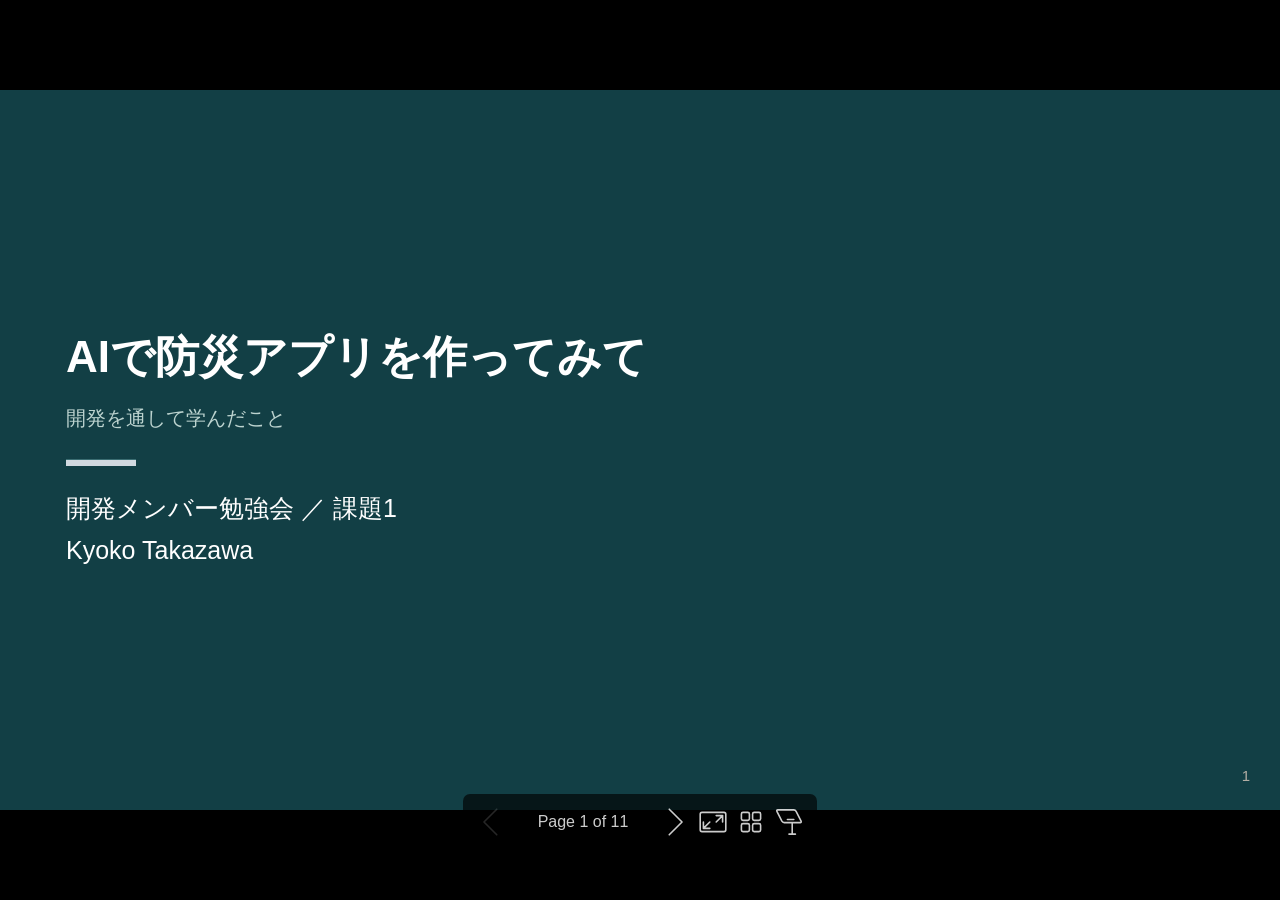
==== commit 28f63648: "Simplify deck to a plain, professional style Rework the deck into a conventional business/technical " ====
--- a/docs/slides.html
+++ b/docs/slides.html
@@ -7,116 +7,86 @@
  * @auto-scaling true
  * @size 16:9 1280px 720px
  * @size 4:3 960px 720px
- */div#\:\$p > svg > foreignObject > section [data-theme=light],div#\:\$p > svg > foreignObject > section{color-scheme:light}div#\:\$p > svg > foreignObject > section [data-theme=dark],div#\:\$p > svg > foreignObject > section:where(.invert){color-scheme:dark}div#\:\$p > svg > foreignObject > section{-ms-text-size-adjust:100%;-webkit-text-size-adjust:100%;margin:0;font-weight:var(--base-text-weight-normal, 400);color:var(--fgColor-default);background-color:var(--bgColor-default);font-family:var(--fontStack-sansSerif, -apple-system, BlinkMacSystemFont, "Segoe UI", "Noto Sans", Helvetica, Arial, sans-serif, "Apple Color Emoji", "Segoe UI Emoji");font-size:16px;line-height:1.5;word-wrap:break-word}div#\:\$p > svg > foreignObject > section{--marpit-root-font-size:16px}div#\:\$p > svg > foreignObject > section a{text-decoration:underline;text-underline-offset:calc(var(--marpit-root-font-size, 1rem) * .2)}div#\:\$p > svg > foreignObject > section :is(h1, marp-h1):hover .anchor .octicon-link:before,div#\:\$p > svg > foreignObject > section :is(h2, marp-h2):hover .anchor .octicon-link:before,div#\:\$p > svg > foreignObject > section :is(h3, marp-h3):hover .anchor .octicon-link:before,div#\:\$p > svg > foreignObject > section :is(h4, marp-h4):hover .anchor .octicon-link:before,div#\:\$p > svg > foreignObject > section :is(h5, marp-h5):hover .anchor .octicon-link:before,div#\:\$p > svg > foreignObject > section :is(h6, marp-h6):hover .anchor .octicon-link:before{width:16px;height:16px;content:" ";display:inline-block;background-color:currentColor;-webkit-mask-image:url('data:image/svg+xml;charset=utf-8,<svg xmlns="http://www.w3.org/2000/svg" aria-hidden="true" viewBox="0 0 16 16"><path fill-rule="evenodd" d="M7.775 3.275a.75.75 0 0 0 1.06 1.06l1.25-1.25a2 2 0 1 1 2.83 2.83l-2.5 2.5a2 2 0 0 1-2.83 0 .75.75 0 0 0-1.06 1.06 3.5 3.5 0 0 0 4.95 0l2.5-2.5a3.5 3.5 0 0 0-4.95-4.95zm-4.69 9.64a2 2 0 0 1 0-2.83l2.5-2.5a2 2 0 0 1 2.83 0 .75.75 0 0 0 1.06-1.06 3.5 3.5 0 0 0-4.95 0l-2.5 2.5a3.5 3.5 0 0 0 4.95 4.95l1.25-1.25a.75.75 0 0 0-1.06-1.06l-1.25 1.25a2 2 0 0 1-2.83 0"/></svg>');mask-image:url('data:image/svg+xml;charset=utf-8,<svg xmlns="http://www.w3.org/2000/svg" aria-hidden="true" viewBox="0 0 16 16"><path fill-rule="evenodd" d="M7.775 3.275a.75.75 0 0 0 1.06 1.06l1.25-1.25a2 2 0 1 1 2.83 2.83l-2.5 2.5a2 2 0 0 1-2.83 0 .75.75 0 0 0-1.06 1.06 3.5 3.5 0 0 0 4.95 0l2.5-2.5a3.5 3.5 0 0 0-4.95-4.95zm-4.69 9.64a2 2 0 0 1 0-2.83l2.5-2.5a2 2 0 0 1 2.83 0 .75.75 0 0 0 1.06-1.06 3.5 3.5 0 0 0-4.95 0l-2.5 2.5a3.5 3.5 0 0 0 4.95 4.95l1.25-1.25a.75.75 0 0 0-1.06-1.06l-1.25 1.25a2 2 0 0 1-2.83 0"/></svg>')}div#\:\$p > svg > foreignObject > section details,div#\:\$p > svg > foreignObject > section figcaption,div#\:\$p > svg > foreignObject > section figure{display:block}div#\:\$p > svg > foreignObject > section summary{display:list-item}div#\:\$p > svg > foreignObject > section [hidden]{display:none!important}div#\:\$p > svg > foreignObject > section a{background-color:transparent;color:var(--fgColor-accent);text-decoration:none}div#\:\$p > svg > foreignObject > section abbr[title]{border-bottom:none;-webkit-text-decoration:underline dotted;text-decoration:underline dotted}div#\:\$p > svg > foreignObject > section b,div#\:\$p > svg > foreignObject > section strong{font-weight:var(--base-text-weight-semibold, 600)}div#\:\$p > svg > foreignObject > section dfn{font-style:italic}div#\:\$p > svg > foreignObject > section :is(h1, marp-h1){margin:.67em 0;font-weight:var(--base-text-weight-semibold, 600);padding-bottom:.3em;font-size:2em;border-bottom:1px solid var(--borderColor-muted)}div#\:\$p > svg > foreignObject > section mark{background-color:var(--bgColor-attention-muted);color:var(--fgColor-default)}div#\:\$p > svg > foreignObject > section small{font-size:90%}div#\:\$p > svg > foreignObject > section sub,div#\:\$p > svg > foreignObject > section sup{font-size:75%;line-height:0;position:relative;vertical-align:baseline}div#\:\$p > svg > foreignObject > section sub{bottom:-.25em}div#\:\$p > svg > foreignObject > section sup{top:-.5em}div#\:\$p > svg > foreignObject > section img{border-style:none;max-width:100%;box-sizing:content-box}div#\:\$p > svg > foreignObject > section code,div#\:\$p > svg > foreignObject > section kbd,div#\:\$p > svg > foreignObject > section :is(pre, marp-pre),div#\:\$p > svg > foreignObject > section samp{font-family:monospace;font-size:1em}div#\:\$p > svg > foreignObject > section figure{margin:1em var(--base-size-40)}div#\:\$p > svg > foreignObject > section hr{box-sizing:content-box;overflow:hidden;background:transparent;height:.25em;padding:0;margin:var(--base-size-24) 0;background-color:var(--borderColor-default);border:0}div#\:\$p > svg > foreignObject > section input{font:inherit;margin:0;overflow:visible;font-family:inherit;font-size:inherit;line-height:inherit}div#\:\$p > svg > foreignObject > section [type=button],div#\:\$p > svg > foreignObject > section [type=reset],div#\:\$p > svg > foreignObject > section [type=submit]{-webkit-appearance:button;-moz-appearance:button;appearance:button}div#\:\$p > svg > foreignObject > section [type=checkbox],div#\:\$p > svg > foreignObject > section [type=radio]{box-sizing:border-box;padding:0}div#\:\$p > svg > foreignObject > section [type=number]::-webkit-inner-spin-button,div#\:\$p > svg > foreignObject > section [type=number]::-webkit-outer-spin-button{height:auto}div#\:\$p > svg > foreignObject > section [type=search]::-webkit-search-cancel-button,div#\:\$p > svg > foreignObject > section [type=search]::-webkit-search-decoration{-webkit-appearance:none;appearance:none}div#\:\$p > svg > foreignObject > section ::-webkit-input-placeholder{color:inherit;opacity:.54}div#\:\$p > svg > foreignObject > section ::-webkit-file-upload-button{-webkit-appearance:button;appearance:button;font:inherit}div#\:\$p > svg > foreignObject > section a:hover{text-decoration:underline}div#\:\$p > svg > foreignObject > section ::-moz-placeholder{color:var(--fgColor-muted);opacity:1}div#\:\$p > svg > foreignObject > section ::placeholder{color:var(--fgColor-muted);opacity:1}div#\:\$p > svg > foreignObject > section hr:after,div#\:\$p > svg > foreignObject > section hr:before{display:table;content:""}div#\:\$p > svg > foreignObject > section hr:after{clear:both}div#\:\$p > svg > foreignObject > section table{border-spacing:0;border-collapse:collapse;display:block;width:-moz-max-content;width:max-content;max-width:100%;overflow:auto;font-variant:tabular-nums}div#\:\$p > svg > foreignObject > section td,div#\:\$p > svg > foreignObject > section th{padding:0}div#\:\$p > svg > foreignObject > section details summary{cursor:pointer}div#\:\$p > svg > foreignObject > section [role=button]:focus,div#\:\$p > svg > foreignObject > section a:focus,div#\:\$p > svg > foreignObject > section input[type=checkbox]:focus,div#\:\$p > svg > foreignObject > section input[type=radio]:focus{outline:2px solid var(--focus-outlineColor);outline-offset:-2px;box-shadow:none}div#\:\$p > svg > foreignObject > section [role=button]:focus:not(:focus-visible),div#\:\$p > svg > foreignObject > section a:focus:not(:focus-visible),div#\:\$p > svg > foreignObject > section input[type=checkbox]:focus:not(:focus-visible),div#\:\$p > svg > foreignObject > section input[type=radio]:focus:not(:focus-visible){outline:1px solid transparent}div#\:\$p > svg > foreignObject > section [role=button]:focus-visible,div#\:\$p > svg > foreignObject > section a:focus-visible,div#\:\$p > svg > foreignObject > section input[type=checkbox]:focus-visible,div#\:\$p > svg > foreignObject > section input[type=radio]:focus-visible{outline:2px solid var(--focus-outlineColor);outline-offset:-2px;box-shadow:none}div#\:\$p > svg > foreignObject > section a:not([class]):focus,div#\:\$p > svg > foreignObject > section a:not([class]):focus-visible,div#\:\$p > svg > foreignObject > section input[type=checkbox]:focus,div#\:\$p > svg > foreignObject > section input[type=checkbox]:focus-visible,div#\:\$p > svg > foreignObject > section input[type=radio]:focus,div#\:\$p > svg > foreignObject > section input[type=radio]:focus-visible{outline-offset:0}div#\:\$p > svg > foreignObject > section kbd{display:inline-block;padding:var(--base-size-4);font:11px var(--fontStack-monospace, ui-monospace, SFMono-Regular, SF Mono, Menlo, Consolas, Liberation Mono, monospace);line-height:10px;color:var(--fgColor-default);vertical-align:middle;background-color:var(--bgColor-muted);border-bottom-color:var(--borderColor-neutral-muted);border:1px solid var(--borderColor-neutral-muted);border-radius:6px;box-shadow:inset 0 -1px 0 var(--borderColor-neutral-muted)}div#\:\$p > svg > foreignObject > section :is(h1, marp-h1),div#\:\$p > svg > foreignObject > section :is(h2, marp-h2),div#\:\$p > svg > foreignObject > section :is(h3, marp-h3),div#\:\$p > svg > foreignObject > section :is(h4, marp-h4),div#\:\$p > svg > foreignObject > section :is(h5, marp-h5),div#\:\$p > svg > foreignObject > section :is(h6, marp-h6){margin-top:var(--base-size-24);margin-bottom:var(--base-size-16);font-weight:var(--base-text-weight-semibold, 600);line-height:1.25}div#\:\$p > svg > foreignObject > section :is(h2, marp-h2){padding-bottom:.3em;font-size:1.5em;border-bottom:1px solid var(--borderColor-muted)}div#\:\$p > svg > foreignObject > section :is(h2, marp-h2),div#\:\$p > svg > foreignObject > section :is(h3, marp-h3){font-weight:var(--base-text-weight-semibold, 600)}div#\:\$p > svg > foreignObject > section :is(h3, marp-h3){font-size:1.25em}div#\:\$p > svg > foreignObject > section :is(h4, marp-h4){font-size:1em}div#\:\$p > svg > foreignObject > section :is(h4, marp-h4),div#\:\$p > svg > foreignObject > section :is(h5, marp-h5){font-weight:var(--base-text-weight-semibold, 600)}div#\:\$p > svg > foreignObject > section :is(h5, marp-h5){font-size:.875em}div#\:\$p > svg > foreignObject > section :is(h6, marp-h6){font-weight:var(--base-text-weight-semibold, 600);font-size:.85em;color:var(--fgColor-muted)}div#\:\$p > svg > foreignObject > section p{margin-top:0;margin-bottom:10px}div#\:\$p > svg > foreignObject > section blockquote{margin:0;padding:0 1em;color:var(--fgColor-muted);border-left:.25em solid var(--borderColor-default)}div#\:\$p > svg > foreignObject > section ol,div#\:\$p > svg > foreignObject > section ul{margin-top:0;margin-bottom:0;padding-left:2em}div#\:\$p > svg > foreignObject > section ol ol,div#\:\$p > svg > foreignObject > section ul ol{list-style-type:lower-roman}div#\:\$p > svg > foreignObject > section ol ol ol,div#\:\$p > svg > foreignObject > section ol ul ol,div#\:\$p > svg > foreignObject > section ul ol ol,div#\:\$p > svg > foreignObject > section ul ul ol{list-style-type:lower-alpha}div#\:\$p > svg > foreignObject > section dd{margin-left:0}div#\:\$p > svg > foreignObject > section code,div#\:\$p > svg > foreignObject > section :is(pre, marp-pre),div#\:\$p > svg > foreignObject > section samp,div#\:\$p > svg > foreignObject > section tt{font-family:var(--fontStack-monospace, ui-monospace, SFMono-Regular, SF Mono, Menlo, Consolas, Liberation Mono, monospace);font-size:12px}div#\:\$p > svg > foreignObject > section :is(pre, marp-pre){margin-top:0;margin-bottom:0;word-wrap:normal}div#\:\$p > svg > foreignObject > section .octicon{display:inline-block;overflow:visible!important;vertical-align:text-bottom;fill:currentColor}div#\:\$p > svg > foreignObject > section input::-webkit-inner-spin-button,div#\:\$p > svg > foreignObject > section input::-webkit-outer-spin-button{margin:0;-webkit-appearance:none;appearance:none}div#\:\$p > svg > foreignObject > section .mr-2{margin-right:var(--base-size-8, 8px)!important}div#\:\$p > svg > foreignObject > section:after,div#\:\$p > svg > foreignObject > section:before{display:table}div#\:\$p > svg > foreignObject > section:after{clear:both}div#\:\$p > svg > foreignObject > section>:first-child{margin-top:0!important}div#\:\$p > svg > foreignObject > section>:last-child{margin-bottom:0!important}div#\:\$p > svg > foreignObject > section a:not([href]){color:inherit;text-decoration:none}div#\:\$p > svg > foreignObject > section .absent{color:var(--fgColor-danger)}div#\:\$p > svg > foreignObject > section .anchor{float:left;padding-right:var(--base-size-4);margin-left:-20px;line-height:1}div#\:\$p > svg > foreignObject > section .anchor:focus{outline:none}div#\:\$p > svg > foreignObject > section blockquote,div#\:\$p > svg > foreignObject > section details,div#\:\$p > svg > foreignObject > section dl,div#\:\$p > svg > foreignObject > section ol,div#\:\$p > svg > foreignObject > section p,div#\:\$p > svg > foreignObject > section :is(pre, marp-pre),div#\:\$p > svg > foreignObject > section table,div#\:\$p > svg > foreignObject > section ul{margin-top:0;margin-bottom:var(--base-size-16)}div#\:\$p > svg > foreignObject > section blockquote>:first-child{margin-top:0}div#\:\$p > svg > foreignObject > section blockquote>:last-child{margin-bottom:0}div#\:\$p > svg > foreignObject > section :is(h1, marp-h1) .octicon-link,div#\:\$p > svg > foreignObject > section :is(h2, marp-h2) .octicon-link,div#\:\$p > svg > foreignObject > section :is(h3, marp-h3) .octicon-link,div#\:\$p > svg > foreignObject > section :is(h4, marp-h4) .octicon-link,div#\:\$p > svg > foreignObject > section :is(h5, marp-h5) .octicon-link,div#\:\$p > svg > foreignObject > section :is(h6, marp-h6) .octicon-link{color:var(--fgColor-default);vertical-align:middle;visibility:hidden}div#\:\$p > svg > foreignObject > section :is(h1, marp-h1):hover .anchor,div#\:\$p > svg > foreignObject > section :is(h2, marp-h2):hover .anchor,div#\:\$p > svg > foreignObject > section :is(h3, marp-h3):hover .anchor,div#\:\$p > svg > foreignObject > section :is(h4, marp-h4):hover .anchor,div#\:\$p > svg > foreignObject > section :is(h5, marp-h5):hover .anchor,div#\:\$p > svg > foreignObject > section :is(h6, marp-h6):hover .anchor{text-decoration:none}div#\:\$p > svg > foreignObject > section :is(h1, marp-h1):hover .anchor .octicon-link,div#\:\$p > svg > foreignObject > section :is(h2, marp-h2):hover .anchor .octicon-link,div#\:\$p > svg > foreignObject > section :is(h3, marp-h3):hover .anchor .octicon-link,div#\:\$p > svg > foreignObject > section :is(h4, marp-h4):hover .anchor .octicon-link,div#\:\$p > svg > foreignObject > section :is(h5, marp-h5):hover .anchor .octicon-link,div#\:\$p > svg > foreignObject > section :is(h6, marp-h6):hover .anchor .octicon-link{visibility:visible}div#\:\$p > svg > foreignObject > section :is(h1, marp-h1) code,div#\:\$p > svg > foreignObject > section :is(h1, marp-h1) tt,div#\:\$p > svg > foreignObject > section :is(h2, marp-h2) code,div#\:\$p > svg > foreignObject > section :is(h2, marp-h2) tt,div#\:\$p > svg > foreignObject > section :is(h3, marp-h3) code,div#\:\$p > svg > foreignObject > section :is(h3, marp-h3) tt,div#\:\$p > svg > foreignObject > section :is(h4, marp-h4) code,div#\:\$p > svg > foreignObject > section :is(h4, marp-h4) tt,div#\:\$p > svg > foreignObject > section :is(h5, marp-h5) code,div#\:\$p > svg > foreignObject > section :is(h5, marp-h5) tt,div#\:\$p > svg > foreignObject > section :is(h6, marp-h6) code,div#\:\$p > svg > foreignObject > section :is(h6, marp-h6) tt{padding:0 .2em;font-size:inherit}div#\:\$p > svg > foreignObject > section summary :is(h1, marp-h1),div#\:\$p > svg > foreignObject > section summary :is(h2, marp-h2),div#\:\$p > svg > foreignObject > section summary :is(h3, marp-h3),div#\:\$p > svg > foreignObject > section summary :is(h4, marp-h4),div#\:\$p > svg > foreignObject > section summary :is(h5, marp-h5),div#\:\$p > svg > foreignObject > section summary :is(h6, marp-h6){display:inline-block}div#\:\$p > svg > foreignObject > section summary :is(h1, marp-h1) .anchor,div#\:\$p > svg > foreignObject > section summary :is(h2, marp-h2) .anchor,div#\:\$p > svg > foreignObject > section summary :is(h3, marp-h3) .anchor,div#\:\$p > svg > foreignObject > section summary :is(h4, marp-h4) .anchor,div#\:\$p > svg > foreignObject > section summary :is(h5, marp-h5) .anchor,div#\:\$p > svg > foreignObject > section summary :is(h6, marp-h6) .anchor{margin-left:-40px}div#\:\$p > svg > foreignObject > section summary :is(h1, marp-h1),div#\:\$p > svg > foreignObject > section summary :is(h2, marp-h2){padding-bottom:0;border-bottom:0}div#\:\$p > svg > foreignObject > section ol.no-list,div#\:\$p > svg > foreignObject > section ul.no-list{padding:0;list-style-type:none}div#\:\$p > svg > foreignObject > section ol[type="a s"]{list-style-type:lower-alpha}div#\:\$p > svg > foreignObject > section ol[type="A s"]{list-style-type:upper-alpha}div#\:\$p > svg > foreignObject > section ol[type="i s"]{list-style-type:lower-roman}div#\:\$p > svg > foreignObject > section ol[type="I s"]{list-style-type:upper-roman}div#\:\$p > svg > foreignObject > section div>ol:not([type]),div#\:\$p > svg > foreignObject > section ol[type="1"]{list-style-type:decimal}div#\:\$p > svg > foreignObject > section ol ol,div#\:\$p > svg > foreignObject > section ol ul,div#\:\$p > svg > foreignObject > section ul ol,div#\:\$p > svg > foreignObject > section ul ul{margin-top:0;margin-bottom:0}div#\:\$p > svg > foreignObject > section li>p{margin-top:var(--base-size-16)}div#\:\$p > svg > foreignObject > section li+li{margin-top:.25em}div#\:\$p > svg > foreignObject > section dl{padding:0}div#\:\$p > svg > foreignObject > section dl dt{padding:0;margin-top:var(--base-size-16);font-size:1em;font-style:italic;font-weight:var(--base-text-weight-semibold, 600)}div#\:\$p > svg > foreignObject > section dl dd{padding:0 var(--base-size-16);margin-bottom:var(--base-size-16)}div#\:\$p > svg > foreignObject > section table th{font-weight:var(--base-text-weight-semibold, 600)}div#\:\$p > svg > foreignObject > section table td,div#\:\$p > svg > foreignObject > section table th{padding:6px 13px;border:1px solid var(--borderColor-default)}div#\:\$p > svg > foreignObject > section table td>:last-child{margin-bottom:0}div#\:\$p > svg > foreignObject > section table tr{background-color:var(--bgColor-default);border-top:1px solid var(--borderColor-muted)}div#\:\$p > svg > foreignObject > section table tr:nth-child(2n){background-color:var(--bgColor-muted)}div#\:\$p > svg > foreignObject > section table img{background-color:transparent}div#\:\$p > svg > foreignObject > section img[align=right]{padding-left:20px}div#\:\$p > svg > foreignObject > section img[align=left]{padding-right:20px}div#\:\$p > svg > foreignObject > section .emoji{max-width:none;vertical-align:text-top;background-color:transparent}div#\:\$p > svg > foreignObject > section :is(span, marp-span).frame,div#\:\$p > svg > foreignObject > section :is(span, marp-span).frame>:is(span, marp-span){display:block;overflow:hidden}div#\:\$p > svg > foreignObject > section :is(span, marp-span).frame>:is(span, marp-span){float:left;width:auto;padding:7px;margin:13px 0 0;border:1px solid var(--borderColor-default)}div#\:\$p > svg > foreignObject > section :is(span, marp-span).frame :is(span, marp-span) img{display:block;float:left}div#\:\$p > svg > foreignObject > section :is(span, marp-span).frame :is(span, marp-span) :is(span, marp-span){display:block;padding:5px 0 0;clear:both;color:var(--fgColor-default)}div#\:\$p > svg > foreignObject > section :is(span, marp-span).align-center{display:block;overflow:hidden;clear:both}div#\:\$p > svg > foreignObject > section :is(span, marp-span).align-center>:is(span, marp-span){display:block;margin:13px auto 0;overflow:hidden;text-align:center}div#\:\$p > svg > foreignObject > section :is(span, marp-span).align-center :is(span, marp-span) img{margin:0 auto;text-align:center}div#\:\$p > svg > foreignObject > section :is(span, marp-span).align-right{display:block;overflow:hidden;clear:both}div#\:\$p > svg > foreignObject > section :is(span, marp-span).align-right>:is(span, marp-span){display:block;margin:13px 0 0;overflow:hidden;text-align:right}div#\:\$p > svg > foreignObject > section :is(span, marp-span).align-right :is(span, marp-span) img{margin:0;text-align:right}div#\:\$p > svg > foreignObject > section :is(span, marp-span).float-left{display:block;float:left;margin-right:13px;overflow:hidden}div#\:\$p > svg > foreignObject > section :is(span, marp-span).float-left :is(span, marp-span){margin:13px 0 0}div#\:\$p > svg > foreignObject > section :is(span, marp-span).float-right{display:block;float:right;margin-left:13px;overflow:hidden}div#\:\$p > svg > foreignObject > section :is(span, marp-span).float-right>:is(span, marp-span){display:block;margin:13px auto 0;overflow:hidden;text-align:right}div#\:\$p > svg > foreignObject > section code,div#\:\$p > svg > foreignObject > section tt{padding:.2em .4em;margin:0;font-size:85%;white-space:break-spaces;background-color:var(--bgColor-neutral-muted);border-radius:6px}div#\:\$p > svg > foreignObject > section code br,div#\:\$p > svg > foreignObject > section tt br{display:none}div#\:\$p > svg > foreignObject > section del code{text-decoration:inherit}div#\:\$p > svg > foreignObject > section samp{font-size:85%}div#\:\$p > svg > foreignObject > section :is(pre, marp-pre) code{font-size:100%}div#\:\$p > svg > foreignObject > section :is(pre, marp-pre)>code{padding:0;margin:0;word-break:normal;white-space:pre;background:transparent;border:0}div#\:\$p > svg > foreignObject > section .highlight{margin-bottom:var(--base-size-16)}div#\:\$p > svg > foreignObject > section .highlight :is(pre, marp-pre){margin-bottom:0;word-break:normal}div#\:\$p > svg > foreignObject > section :is(pre, marp-pre){padding:var(--base-size-16);overflow:auto;font-size:85%;line-height:1.45;color:var(--fgColor-default);background-color:var(--bgColor-muted);border-radius:6px}div#\:\$p > svg > foreignObject > section :is(pre, marp-pre) code,div#\:\$p > svg > foreignObject > section :is(pre, marp-pre) tt{display:inline;padding:0;margin:0;overflow:visible;line-height:inherit;word-wrap:normal;background-color:transparent;border:0}div#\:\$p > svg > foreignObject > section .csv-data td,div#\:\$p > svg > foreignObject > section .csv-data th{padding:5px;overflow:hidden;font-size:12px;line-height:1;text-align:left;white-space:nowrap}div#\:\$p > svg > foreignObject > section .csv-data .blob-num{padding:10px var(--base-size-8) 9px;text-align:right;background:var(--bgColor-default);border:0}div#\:\$p > svg > foreignObject > section .csv-data tr{border-top:0}div#\:\$p > svg > foreignObject > section .csv-data th{font-weight:var(--base-text-weight-semibold, 600);background:var(--bgColor-muted);border-top:0}div#\:\$p > svg > foreignObject > section [data-footnote-ref]:before{content:"["}div#\:\$p > svg > foreignObject > section [data-footnote-ref]:after{content:"]"}div#\:\$p > svg > foreignObject > section .footnotes{font-size:12px;color:var(--fgColor-muted);border-top:1px solid var(--borderColor-default)}div#\:\$p > svg > foreignObject > section div#\:\$p > svg > foreignObject > section section.footnotes{--marpit-root-font-size:12px}div#\:\$p > svg > foreignObject > section .footnotes ol,div#\:\$p > svg > foreignObject > section .footnotes ol ul{padding-left:var(--base-size-16)}div#\:\$p > svg > foreignObject > section .footnotes ol ul{display:inline-block;margin-top:var(--base-size-16)}div#\:\$p > svg > foreignObject > section .footnotes li{position:relative}div#\:\$p > svg > foreignObject > section .footnotes li:target:before{position:absolute;top:calc(var(--base-size-8)*-1);right:calc(var(--base-size-8)*-1);bottom:calc(var(--base-size-8)*-1);left:calc(var(--base-size-24)*-1);pointer-events:none;content:"";border:2px solid var(--borderColor-accent-emphasis);border-radius:6px}div#\:\$p > svg > foreignObject > section .footnotes li:target{color:var(--fgColor-default)}div#\:\$p > svg > foreignObject > section .footnotes .data-footnote-backref g-emoji{font-family:monospace}div#\:\$p > svg > foreignObject > section .pl-c{color:var(--color-prettylights-syntax-comment)}div#\:\$p > svg > foreignObject > section .pl-c1,div#\:\$p > svg > foreignObject > section .pl-s .pl-v{color:var(--color-prettylights-syntax-constant)}div#\:\$p > svg > foreignObject > section .pl-e,div#\:\$p > svg > foreignObject > section .pl-en{color:var(--color-prettylights-syntax-entity)}div#\:\$p > svg > foreignObject > section .pl-s .pl-s1,div#\:\$p > svg > foreignObject > section .pl-smi{color:var(--color-prettylights-syntax-storage-modifier-import)}div#\:\$p > svg > foreignObject > section .pl-ent{color:var(--color-prettylights-syntax-entity-tag)}div#\:\$p > svg > foreignObject > section .pl-k{color:var(--color-prettylights-syntax-keyword)}div#\:\$p > svg > foreignObject > section .pl-pds,div#\:\$p > svg > foreignObject > section .pl-s,div#\:\$p > svg > foreignObject > section .pl-s .pl-pse .pl-s1,div#\:\$p > svg > foreignObject > section .pl-sr,div#\:\$p > svg > foreignObject > section .pl-sr .pl-cce,div#\:\$p > svg > foreignObject > section .pl-sr .pl-sra,div#\:\$p > svg > foreignObject > section .pl-sr .pl-sre{color:var(--color-prettylights-syntax-string)}div#\:\$p > svg > foreignObject > section .pl-smw,div#\:\$p > svg > foreignObject > section .pl-v{color:var(--color-prettylights-syntax-variable)}div#\:\$p > svg > foreignObject > section .pl-bu{color:var(--color-prettylights-syntax-brackethighlighter-unmatched)}div#\:\$p > svg > foreignObject > section .pl-ii{color:var(--color-prettylights-syntax-invalid-illegal-text);background-color:var(--color-prettylights-syntax-invalid-illegal-bg)}div#\:\$p > svg > foreignObject > section .pl-c2{color:var(--color-prettylights-syntax-carriage-return-text);background-color:var(--color-prettylights-syntax-carriage-return-bg)}div#\:\$p > svg > foreignObject > section .pl-sr .pl-cce{font-weight:700;color:var(--color-prettylights-syntax-string-regexp)}div#\:\$p > svg > foreignObject > section .pl-ml{color:var(--color-prettylights-syntax-markup-list)}div#\:\$p > svg > foreignObject > section .pl-mh,div#\:\$p > svg > foreignObject > section .pl-mh .pl-en,div#\:\$p > svg > foreignObject > section .pl-ms{font-weight:700;color:var(--color-prettylights-syntax-markup-heading)}div#\:\$p > svg > foreignObject > section .pl-mi{font-style:italic;color:var(--color-prettylights-syntax-markup-italic)}div#\:\$p > svg > foreignObject > section .pl-mb{font-weight:700;color:var(--color-prettylights-syntax-markup-bold)}div#\:\$p > svg > foreignObject > section .pl-md{color:var(--color-prettylights-syntax-markup-deleted-text);background-color:var(--color-prettylights-syntax-markup-deleted-bg)}div#\:\$p > svg > foreignObject > section .pl-mi1{color:var(--color-prettylights-syntax-markup-inserted-text);background-color:var(--color-prettylights-syntax-markup-inserted-bg)}div#\:\$p > svg > foreignObject > section .pl-mc{color:var(--color-prettylights-syntax-markup-changed-text);background-color:var(--color-prettylights-syntax-markup-changed-bg)}div#\:\$p > svg > foreignObject > section .pl-mi2{color:var(--color-prettylights-syntax-markup-ignored-text);background-color:var(--color-prettylights-syntax-markup-ignored-bg)}div#\:\$p > svg > foreignObject > section .pl-mdr{font-weight:700;color:var(--color-prettylights-syntax-meta-diff-range)}div#\:\$p > svg > foreignObject > section .pl-ba{color:var(--color-prettylights-syntax-brackethighlighter-angle)}div#\:\$p > svg > foreignObject > section .pl-sg{color:var(--color-prettylights-syntax-sublimelinter-gutter-mark)}div#\:\$p > svg > foreignObject > section .pl-corl{text-decoration:underline;color:var(--color-prettylights-syntax-constant-other-reference-link)}div#\:\$p > svg > foreignObject > section [role=button]:focus:not(:focus-visible),div#\:\$p > svg > foreignObject > section [role=tabpanel][tabindex="0"]:focus:not(:focus-visible),div#\:\$p > svg > foreignObject > section a:focus:not(:focus-visible),div#\:\$p > svg > foreignObject > section button:focus:not(:focus-visible),div#\:\$p > svg > foreignObject > section summary:focus:not(:focus-visible){outline:none;box-shadow:none}div#\:\$p > svg > foreignObject > section [tabindex="0"]:focus:not(:focus-visible),div#\:\$p > svg > foreignObject > section details-dialog:focus:not(:focus-visible){outline:none}div#\:\$p > svg > foreignObject > section g-emoji{display:inline-block;min-width:1ch;font-family:Apple Color Emoji,Segoe UI Emoji,Segoe UI Symbol;font-size:1em;font-style:normal!important;font-weight:var(--base-text-weight-normal, 400);line-height:1;vertical-align:-.075em}div#\:\$p > svg > foreignObject > section g-emoji img{width:1em;height:1em}div#\:\$p > svg > foreignObject > section a:has(>p,>div,>:is(pre, marp-pre),>blockquote){display:block}div#\:\$p > svg > foreignObject > section a:has(>p,>div,>:is(pre, marp-pre),>blockquote):not(:has(.snippet-clipboard-content,>:is(pre, marp-pre))){width:-moz-fit-content;width:fit-content}div#\:\$p > svg > foreignObject > section a:has(>p,>div,>:is(pre, marp-pre),>blockquote):has(.snippet-clipboard-content,>:is(pre, marp-pre)):focus-visible{outline:2px solid var(--focus-outlineColor);outline-offset:2px}div#\:\$p > svg > foreignObject > section .task-list-item{list-style-type:none}div#\:\$p > svg > foreignObject > section .task-list-item label{font-weight:var(--base-text-weight-normal, 400)}div#\:\$p > svg > foreignObject > section .task-list-item.enabled label{cursor:pointer}div#\:\$p > svg > foreignObject > section .task-list-item+.task-list-item{margin-top:var(--base-size-4)}div#\:\$p > svg > foreignObject > section .task-list-item .handle{display:none}div#\:\$p > svg > foreignObject > section .task-list-item-checkbox{margin:0 .2em .25em -1.4em;vertical-align:middle}div#\:\$p > svg > foreignObject > section ul:dir(rtl) .task-list-item-checkbox{margin:0 -1.6em .25em .2em}div#\:\$p > svg > foreignObject > section ol:dir(rtl) .task-list-item-checkbox{margin:0 -1.6em .25em .2em}div#\:\$p > svg > foreignObject > section .contains-task-list:focus-within .task-list-item-convert-container,div#\:\$p > svg > foreignObject > section .contains-task-list:hover .task-list-item-convert-container{display:block;width:auto;height:24px;overflow:visible;clip-path:none}div#\:\$p > svg > foreignObject > section ::-webkit-calendar-picker-indicator{filter:invert(50%)}div#\:\$p > svg > foreignObject > section .markdown-alert{padding:var(--base-size-8) var(--base-size-16);margin-bottom:var(--base-size-16);color:inherit;border-left:.25em solid var(--borderColor-default)}div#\:\$p > svg > foreignObject > section .markdown-alert>:first-child{margin-top:0}div#\:\$p > svg > foreignObject > section .markdown-alert>:last-child{margin-bottom:0}div#\:\$p > svg > foreignObject > section .markdown-alert .markdown-alert-title{display:flex;font-weight:var(--base-text-weight-medium, 500);align-items:center;line-height:1}div#\:\$p > svg > foreignObject > section .markdown-alert.markdown-alert-note{border-left-color:var(--borderColor-accent-emphasis)}div#\:\$p > svg > foreignObject > section .markdown-alert.markdown-alert-note .markdown-alert-title{color:var(--fgColor-accent)}div#\:\$p > svg > foreignObject > section .markdown-alert.markdown-alert-important{border-left-color:var(--borderColor-done-emphasis)}div#\:\$p > svg > foreignObject > section .markdown-alert.markdown-alert-important .markdown-alert-title{color:var(--fgColor-done)}div#\:\$p > svg > foreignObject > section .markdown-alert.markdown-alert-warning{border-left-color:var(--borderColor-attention-emphasis)}div#\:\$p > svg > foreignObject > section .markdown-alert.markdown-alert-warning .markdown-alert-title{color:var(--fgColor-attention)}div#\:\$p > svg > foreignObject > section .markdown-alert.markdown-alert-tip{border-left-color:var(--borderColor-success-emphasis)}div#\:\$p > svg > foreignObject > section .markdown-alert.markdown-alert-tip .markdown-alert-title{color:var(--fgColor-success)}div#\:\$p > svg > foreignObject > section .markdown-alert.markdown-alert-caution{border-left-color:var(--borderColor-danger-emphasis)}div#\:\$p > svg > foreignObject > section .markdown-alert.markdown-alert-caution .markdown-alert-title{color:var(--fgColor-danger)}div#\:\$p > svg > foreignObject > section>:first-child>.heading-element:first-child{margin-top:0!important}div#\:\$p > svg > foreignObject > section .highlight :is(pre, marp-pre):has(+.zeroclipboard-container){min-height:52px}div#\:\$p > svg > foreignObject > section :is(h1, marp-h1){color:var(--h1-color);font-size:1.6em}div#\:\$p > svg > foreignObject > section :is(h1, marp-h1),div#\:\$p > svg > foreignObject > section :is(h2, marp-h2){border-bottom:none}div#\:\$p > svg > foreignObject > section :is(h2, marp-h2){font-size:1.3em}div#\:\$p > svg > foreignObject > section :is(h3, marp-h3){font-size:1.1em}div#\:\$p > svg > foreignObject > section :is(h4, marp-h4){font-size:1.05em}div#\:\$p > svg > foreignObject > section :is(h5, marp-h5){font-size:1em}div#\:\$p > svg > foreignObject > section :is(h6, marp-h6){font-size:.9em}div#\:\$p > svg > foreignObject > section :is(h1, marp-h1) strong,div#\:\$p > svg > foreignObject > section :is(h2, marp-h2) strong,div#\:\$p > svg > foreignObject > section :is(h3, marp-h3) strong,div#\:\$p > svg > foreignObject > section :is(h4, marp-h4) strong,div#\:\$p > svg > foreignObject > section :is(h5, marp-h5) strong,div#\:\$p > svg > foreignObject > section :is(h6, marp-h6) strong{font-weight:inherit;color:var(--heading-strong-color)}div#\:\$p > svg > foreignObject > section :is(h1, marp-h1)::part(auto-scaling),div#\:\$p > svg > foreignObject > section :is(h2, marp-h2)::part(auto-scaling),div#\:\$p > svg > foreignObject > section :is(h3, marp-h3)::part(auto-scaling),div#\:\$p > svg > foreignObject > section :is(h4, marp-h4)::part(auto-scaling),div#\:\$p > svg > foreignObject > section :is(h5, marp-h5)::part(auto-scaling),div#\:\$p > svg > foreignObject > section :is(h6, marp-h6)::part(auto-scaling){max-height:563px}div#\:\$p > svg > foreignObject > section hr{height:0;padding-top:.25em}div#\:\$p > svg > foreignObject > section img{background-color:transparent}div#\:\$p > svg > foreignObject > section :is(pre, marp-pre){border:1px solid var(--borderColor-default);line-height:1.15;overflow:visible}div#\:\$p > svg > foreignObject > section :is(pre, marp-pre)::part(auto-scaling){max-height:529px}div#\:\$p > svg > foreignObject > section :is(pre, marp-pre) :where(.hljs){color:var(--color-prettylights-syntax-storage-modifier-import)}div#\:\$p > svg > foreignObject > section :is(pre, marp-pre) :where(.hljs-doctag),div#\:\$p > svg > foreignObject > section :is(pre, marp-pre) :where(.hljs-keyword),div#\:\$p > svg > foreignObject > section :is(pre, marp-pre) :where(.hljs-meta .hljs-keyword),div#\:\$p > svg > foreignObject > section :is(pre, marp-pre) :where(.hljs-template-tag),div#\:\$p > svg > foreignObject > section :is(pre, marp-pre) :where(.hljs-template-variable),div#\:\$p > svg > foreignObject > section :is(pre, marp-pre) :where(.hljs-type),div#\:\$p > svg > foreignObject > section :is(pre, marp-pre) :where(.hljs-variable.language_){color:var(--color-prettylights-syntax-keyword)}div#\:\$p > svg > foreignObject > section :is(pre, marp-pre) :where(.hljs-title),div#\:\$p > svg > foreignObject > section :is(pre, marp-pre) :where(.hljs-title.class_),div#\:\$p > svg > foreignObject > section :is(pre, marp-pre) :where(.hljs-title.class_.inherited__),div#\:\$p > svg > foreignObject > section :is(pre, marp-pre) :where(.hljs-title.function_){color:var(--color-prettylights-syntax-entity)}div#\:\$p > svg > foreignObject > section :is(pre, marp-pre) :where(.hljs-attr),div#\:\$p > svg > foreignObject > section :is(pre, marp-pre) :where(.hljs-attribute),div#\:\$p > svg > foreignObject > section :is(pre, marp-pre) :where(.hljs-literal),div#\:\$p > svg > foreignObject > section :is(pre, marp-pre) :where(.hljs-meta),div#\:\$p > svg > foreignObject > section :is(pre, marp-pre) :where(.hljs-number),div#\:\$p > svg > foreignObject > section :is(pre, marp-pre) :where(.hljs-operator),div#\:\$p > svg > foreignObject > section :is(pre, marp-pre) :where(.hljs-selector-attr),div#\:\$p > svg > foreignObject > section :is(pre, marp-pre) :where(.hljs-selector-class),div#\:\$p > svg > foreignObject > section :is(pre, marp-pre) :where(.hljs-selector-id),div#\:\$p > svg > foreignObject > section :is(pre, marp-pre) :where(.hljs-variable){color:var(--color-prettylights-syntax-constant)}div#\:\$p > svg > foreignObject > section :is(pre, marp-pre) :where(.hljs-meta .hljs-string),div#\:\$p > svg > foreignObject > section :is(pre, marp-pre) :where(.hljs-regexp),div#\:\$p > svg > foreignObject > section :is(pre, marp-pre) :where(.hljs-string){color:var(--color-prettylights-syntax-string)}div#\:\$p > svg > foreignObject > section :is(pre, marp-pre) :where(.hljs-built_in),div#\:\$p > svg > foreignObject > section :is(pre, marp-pre) :where(.hljs-symbol){color:var(--color-prettylights-syntax-variable)}div#\:\$p > svg > foreignObject > section :is(pre, marp-pre) :where(.hljs-code),div#\:\$p > svg > foreignObject > section :is(pre, marp-pre) :where(.hljs-comment),div#\:\$p > svg > foreignObject > section :is(pre, marp-pre) :where(.hljs-formula){color:var(--color-prettylights-syntax-comment)}div#\:\$p > svg > foreignObject > section :is(pre, marp-pre) :where(.hljs-name),div#\:\$p > svg > foreignObject > section :is(pre, marp-pre) :where(.hljs-quote),div#\:\$p > svg > foreignObject > section :is(pre, marp-pre) :where(.hljs-selector-pseudo),div#\:\$p > svg > foreignObject > section :is(pre, marp-pre) :where(.hljs-selector-tag){color:var(--color-prettylights-syntax-entity-tag)}div#\:\$p > svg > foreignObject > section :is(pre, marp-pre) :where(.hljs-subst){color:var(--color-prettylights-syntax-storage-modifier-import)}div#\:\$p > svg > foreignObject > section :is(pre, marp-pre) :where(.hljs-section){font-weight:700;color:var(--color-prettylights-syntax-markup-heading)}div#\:\$p > svg > foreignObject > section :is(pre, marp-pre) :where(.hljs-bullet){color:var(--color-prettylights-syntax-markup-list)}div#\:\$p > svg > foreignObject > section :is(pre, marp-pre) :where(.hljs-emphasis){font-style:italic;color:var(--color-prettylights-syntax-markup-italic)}div#\:\$p > svg > foreignObject > section :is(pre, marp-pre) :where(.hljs-strong){font-weight:700;color:var(--color-prettylights-syntax-markup-bold)}div#\:\$p > svg > foreignObject > section :is(pre, marp-pre) :where(.hljs-addition){color:var(--color-prettylights-syntax-markup-inserted-text);background-color:var(--color-prettylights-syntax-markup-inserted-bg)}div#\:\$p > svg > foreignObject > section :is(pre, marp-pre) :where(.hljs-deletion){color:var(--color-prettylights-syntax-markup-deleted-text);background-color:var(--color-prettylights-syntax-markup-deleted-bg)}div#\:\$p > svg > foreignObject > section footer,div#\:\$p > svg > foreignObject > section header{margin:0;position:absolute;left:30px;color:var(--header-footer-color);font-size:18px}div#\:\$p > svg > foreignObject > section header{top:21px}div#\:\$p > svg > foreignObject > section footer{bottom:21px}div#\:\$p > svg > foreignObject > section{--h1-color:light-dark(#246, #cee7ff);--header-footer-color:light-dark(hsla(0,0%,40%,.75), hsla(0,0%,60%,.75));--heading-strong-color:light-dark(#48c, #7bf);--paginate-color:light-dark(#777, #999);--base-size-4:4px;--base-size-8:8px;--base-size-16:16px;--base-size-24:24px;--base-size-40:40px;display:block;font-size:29px;height:720px;padding:78.5px;place-content:safe center center;width:1280px;flex-flow:column nowrap;align-items:stretch}div#\:\$p > svg > foreignObject > section{--marpit-root-font-size:29px}div#\:\$p > svg > foreignObject > section>:last-child,div#\:\$p > svg > foreignObject > section[data-footer]>:nth-last-child(2){margin-bottom:0}div#\:\$p > svg > foreignObject > section>:first-child,div#\:\$p > svg > foreignObject > section>header:first-child+*{margin-top:0}div#\:\$p > svg > foreignObject > section:after{position:absolute;padding:0;right:30px;bottom:21px;font-size:24px;color:var(--paginate-color)}div#\:\$p > svg > foreignObject > section:after{--marpit-root-font-size:24px}div#\:\$p > svg > foreignObject > section[data-color] :is(h1, marp-h1),div#\:\$p > svg > foreignObject > section[data-color] :is(h2, marp-h2),div#\:\$p > svg > foreignObject > section[data-color] :is(h3, marp-h3),div#\:\$p > svg > foreignObject > section[data-color] :is(h4, marp-h4),div#\:\$p > svg > foreignObject > section[data-color] :is(h5, marp-h5),div#\:\$p > svg > foreignObject > section[data-color] :is(h6, marp-h6){color:currentcolor}div#\:\$p > svg > foreignObject > section{font-family:"Hiragino Kaku Gothic ProN", "Yu Gothic", Meiryo, "Noto Sans JP", sans-serif;background:#fbfaf7;color:#1b1a16;font-size:25px;padding:58px 64px;line-height:1.6;display:flex;flex-direction:column;justify-content:center}div#\:\$p > svg > foreignObject > section{--marpit-root-font-size: 25px}div#\:\$p > svg > foreignObject > section :is(h1, marp-h1){color:#123f45;font-size:38px}div#\:\$p > svg > foreignObject > section :is(h2, marp-h2){color:#123f45;border-bottom:3px solid #1c5b63;padding-bottom:.16em;font-size:30px;margin:0 0 .7em}div#\:\$p > svg > foreignObject > section :is(h3, marp-h3){color:#1c5b63;font-size:21px;margin:.1em 0 .3em}div#\:\$p > svg > foreignObject > section strong{color:#0e3a40;font-weight:700}div#\:\$p > svg > foreignObject > section a{color:#1c5b63}div#\:\$p > svg > foreignObject > section ul, div#\:\$p > svg > foreignObject > section ol{margin:.2em 0}div#\:\$p > svg > foreignObject > section li{margin:.4em 0}div#\:\$p > svg > foreignObject > section code{background:#eef1f0;padding:1px 6px;border-radius:4px;font-size:.9em}div#\:\$p > svg > foreignObject > section table{font-size:.82em;border-collapse:collapse}div#\:\$p > svg > foreignObject > section th{background:#123f45;color:#fff}div#\:\$p > svg > foreignObject > section td, div#\:\$p > svg > foreignObject > section th{border:1px solid #d8d4cc;padding:6px 10px}div#\:\$p > svg > foreignObject > section blockquote{border-left:4px solid #1c5b63;color:#3c3a34;padding:.2em 0 .2em .8em;font-size:1.0em;margin-top:.8em}div#\:\$p > svg > foreignObject > section small{color:#6b6862}div#\:\$p > svg > foreignObject > section::after{color:#a49f95;font-size:15px}div#\:\$p > svg > foreignObject > section::after{--marpit-root-font-size: 15px}div#\:\$p > svg > foreignObject > section .cols{display:flex;gap:34px;align-items:flex-start}div#\:\$p > svg > foreignObject > section .cols > div{flex:1}div#\:\$p > svg > foreignObject > section .grid2{display:grid;grid-template-columns:1fr 1fr;gap:16px;margin-top:8px}div#\:\$p > svg > foreignObject > section .box{border-radius:10px;padding:14px 18px;font-size:.9em}div#\:\$p > svg > foreignObject > section section.box{--marpit-root-font-size: .9em}div#\:\$p > svg > foreignObject > section .box > b{display:block;margin-bottom:3px}div#\:\$p > svg > foreignObject > section .box strong, div#\:\$p > svg > foreignObject > section .box b{color:inherit}div#\:\$p > svg > foreignObject > section .box.warn{background:#f8ede6;border:1px solid #eecebb;color:#8f3d10}div#\:\$p > svg > foreignObject > section .box.good{background:#e9f2ec;border:1px solid #cbe3d5;color:#1f6b46}div#\:\$p > svg > foreignObject > section .box.accent{background:#e9efed;border:1px solid #cdddda;color:#123f45}div#\:\$p > svg > foreignObject > section .flow{display:flex;align-items:center;gap:10px;justify-content:center;margin:22px 0;flex-wrap:wrap}div#\:\$p > svg > foreignObject > section .flow .n{background:#fff;border:1.5px solid #cdddda;border-radius:10px;padding:12px 16px;font-size:.8em;text-align:center}div#\:\$p > svg > foreignObject > section .flow div#\:\$p > svg > foreignObject > section section.n{--marpit-root-font-size:.8em}div#\:\$p > svg > foreignObject > section .flow .a{color:#8aa;font-size:20px}div#\:\$p > svg > foreignObject > section .flow div#\:\$p > svg > foreignObject > section section.a{--marpit-root-font-size:20px}div#\:\$p > svg > foreignObject > section .chain{display:flex;flex-direction:column;gap:5px;margin:8px 0;align-items:stretch}div#\:\$p > svg > foreignObject > section .chain :is(span, marp-span){background:#fff;border:1.5px solid #cdddda;border-radius:8px;padding:7px 10px;font-size:.72em;text-align:center}div#\:\$p > svg > foreignObject > section .chain .ar{border:none;background:none;color:#93a6a4;padding:0;font-size:.68em}div#\:\$p > svg > foreignObject > section .chain div#\:\$p > svg > foreignObject > section section.ar{--marpit-root-font-size:.68em}div#\:\$p > svg > foreignObject > section .vc{background:#123f45;color:#fff;border-radius:8px;padding:9px 12px;margin-top:10px;font-weight:600;font-size:.76em}div#\:\$p > svg > foreignObject > section section.vc{--marpit-root-font-size:.76em}div#\:\$p > svg > foreignObject > section .vc.old{background:#e9efed;color:#123f45;border:1px solid #cdddda}div#\:\$p > svg > foreignObject > section .cols.vcols{align-items:stretch}div#\:\$p > svg > foreignObject > section .vcols > div{display:flex;flex-direction:column}div#\:\$p > svg > foreignObject > section .vcols .vc{margin-top:auto}div#\:\$p > svg > foreignObject > section .punch{font-size:38px;color:#123f45;font-weight:700;line-height:1.55;margin:0}div#\:\$p > svg > foreignObject > section section.punch{--marpit-root-font-size: 38px}div#\:\$p > svg > foreignObject > section .punch.s{font-size:31px}div#\:\$p > svg > foreignObject > section section.punch.s{--marpit-root-font-size: 31px}div#\:\$p > svg > foreignObject > section .sub{font-size:21px;color:#6b6862;margin-top:22px}div#\:\$p > svg > foreignObject > section section.sub{--marpit-root-font-size: 21px}div#\:\$p > svg > foreignObject > section .mk{background:linear-gradient(transparent 60%, #bfe0d8 60%);padding:0 .06em}div#\:\$p > svg > foreignObject > section.title{background:#123f45;color:#fff}div#\:\$p > svg > foreignObject > section.title :is(h1, marp-h1){color:#fff;font-size:46px;margin-bottom:.1em}div#\:\$p > svg > foreignObject > section.title :is(h3, marp-h3){color:#bcd3cf;font-weight:500}div#\:\$p > svg > foreignObject > section.title hr{border:none;border-top:2px solid #2f6b71;width:80px;margin:24px 0}div#\:\$p > svg > foreignObject > section.section{background:#123f45;color:#fff}div#\:\$p > svg > foreignObject > section.section :is(h2, marp-h2){color:#fff;border:none;font-size:40px;margin:0}div#\:\$p > svg > foreignObject > section.section p{color:#bcd3cf;margin-top:.4em}div#\:\$p > svg > foreignObject > section[data-marpit-advanced-background="background"]{columns:initial!important;display:block!important;padding:0!important}div#\:\$p > svg > foreignObject > section[data-marpit-advanced-background="background"]::before, div#\:\$p > svg > foreignObject > section[data-marpit-advanced-background="background"]::after, div#\:\$p > svg > foreignObject > section[data-marpit-advanced-background="content"]::before, div#\:\$p > svg > foreignObject > section[data-marpit-advanced-background="content"]::after{display:none!important}div#\:\$p > svg > foreignObject > section[data-marpit-advanced-background="background"] > div[data-marpit-advanced-background-container]{all:initial;display:flex;flex-direction:row;height:100%;overflow:hidden;width:100%}div#\:\$p > svg > foreignObject > section[data-marpit-advanced-background="background"] > div[data-marpit-advanced-background-container][data-marpit-advanced-background-direction="vertical"]{flex-direction:column}div#\:\$p > svg > foreignObject > section[data-marpit-advanced-background="background"][data-marpit-advanced-background-split] > div[data-marpit-advanced-background-container]{width:var(--marpit-advanced-background-split, 50%)}div#\:\$p > svg > foreignObject > section[data-marpit-advanced-background="background"][data-marpit-advanced-background-split="right"] > div[data-marpit-advanced-background-container]{margin-left:calc(100% - var(--marpit-advanced-background-split, 50%))}div#\:\$p > svg > foreignObject > section[data-marpit-advanced-background="background"] > div[data-marpit-advanced-background-container] > figure{all:initial;background-position:center;background-repeat:no-repeat;background-size:cover;flex:auto;margin:0}div#\:\$p > svg > foreignObject > section[data-marpit-advanced-background="background"] > div[data-marpit-advanced-background-container] > figure > figcaption{position:absolute;border:0;clip:rect(0, 0, 0, 0);height:1px;margin:-1px;overflow:hidden;padding:0;white-space:nowrap;width:1px}div#\:\$p > svg > foreignObject > section[data-marpit-advanced-background="content"], div#\:\$p > svg > foreignObject > section[data-marpit-advanced-background="pseudo"]{background:transparent!important}div#\:\$p > svg > foreignObject > section[data-marpit-advanced-background="pseudo"], div#\:\$p > svg[data-marpit-svg] > foreignObject[data-marpit-advanced-background="pseudo"]{pointer-events:none!important}div#\:\$p > svg > foreignObject > section[data-marpit-advanced-background-split]{width:100%;height:100%}
-</style></head><body><div class="bespoke-marp-osc"><button data-bespoke-marp-osc="prev" tabindex="-1" title="Previous slide">Previous slide</button><span data-bespoke-marp-osc="page"></span><button data-bespoke-marp-osc="next" tabindex="-1" title="Next slide">Next slide</button><button data-bespoke-marp-osc="fullscreen" tabindex="-1" title="Toggle fullscreen (f)">Toggle fullscreen</button><button data-bespoke-marp-osc="overview" tabindex="-1" title="Toggle overview view (o)">Toggle overview view</button><button data-bespoke-marp-osc="presenter" tabindex="-1" title="Open presenter view (p)">Open presenter view</button></div><div id=":$p"><svg data-marpit-svg="" viewBox="0 0 1280 720"><foreignObject width="1280" height="720"><section id="1" data-paginate="true" data-class="title" lang="POSIX" class="title" data-marpit-pagination="1" style="--paginate:true;--class:title;" data-marpit-pagination-total="20">
+ */div#\:\$p > svg > foreignObject > section [data-theme=light],div#\:\$p > svg > foreignObject > section{color-scheme:light}div#\:\$p > svg > foreignObject > section [data-theme=dark],div#\:\$p > svg > foreignObject > section:where(.invert){color-scheme:dark}div#\:\$p > svg > foreignObject > section{-ms-text-size-adjust:100%;-webkit-text-size-adjust:100%;margin:0;font-weight:var(--base-text-weight-normal, 400);color:var(--fgColor-default);background-color:var(--bgColor-default);font-family:var(--fontStack-sansSerif, -apple-system, BlinkMacSystemFont, "Segoe UI", "Noto Sans", Helvetica, Arial, sans-serif, "Apple Color Emoji", "Segoe UI Emoji");font-size:16px;line-height:1.5;word-wrap:break-word}div#\:\$p > svg > foreignObject > section{--marpit-root-font-size:16px}div#\:\$p > svg > foreignObject > section a{text-decoration:underline;text-underline-offset:calc(var(--marpit-root-font-size, 1rem) * .2)}div#\:\$p > svg > foreignObject > section :is(h1, marp-h1):hover .anchor .octicon-link:before,div#\:\$p > svg > foreignObject > section :is(h2, marp-h2):hover .anchor .octicon-link:before,div#\:\$p > svg > foreignObject > section :is(h3, marp-h3):hover .anchor .octicon-link:before,div#\:\$p > svg > foreignObject > section :is(h4, marp-h4):hover .anchor .octicon-link:before,div#\:\$p > svg > foreignObject > section :is(h5, marp-h5):hover .anchor .octicon-link:before,div#\:\$p > svg > foreignObject > section :is(h6, marp-h6):hover .anchor .octicon-link:before{width:16px;height:16px;content:" ";display:inline-block;background-color:currentColor;-webkit-mask-image:url('data:image/svg+xml;charset=utf-8,<svg xmlns="http://www.w3.org/2000/svg" aria-hidden="true" viewBox="0 0 16 16"><path fill-rule="evenodd" d="M7.775 3.275a.75.75 0 0 0 1.06 1.06l1.25-1.25a2 2 0 1 1 2.83 2.83l-2.5 2.5a2 2 0 0 1-2.83 0 .75.75 0 0 0-1.06 1.06 3.5 3.5 0 0 0 4.95 0l2.5-2.5a3.5 3.5 0 0 0-4.95-4.95zm-4.69 9.64a2 2 0 0 1 0-2.83l2.5-2.5a2 2 0 0 1 2.83 0 .75.75 0 0 0 1.06-1.06 3.5 3.5 0 0 0-4.95 0l-2.5 2.5a3.5 3.5 0 0 0 4.95 4.95l1.25-1.25a.75.75 0 0 0-1.06-1.06l-1.25 1.25a2 2 0 0 1-2.83 0"/></svg>');mask-image:url('data:image/svg+xml;charset=utf-8,<svg xmlns="http://www.w3.org/2000/svg" aria-hidden="true" viewBox="0 0 16 16"><path fill-rule="evenodd" d="M7.775 3.275a.75.75 0 0 0 1.06 1.06l1.25-1.25a2 2 0 1 1 2.83 2.83l-2.5 2.5a2 2 0 0 1-2.83 0 .75.75 0 0 0-1.06 1.06 3.5 3.5 0 0 0 4.95 0l2.5-2.5a3.5 3.5 0 0 0-4.95-4.95zm-4.69 9.64a2 2 0 0 1 0-2.83l2.5-2.5a2 2 0 0 1 2.83 0 .75.75 0 0 0 1.06-1.06 3.5 3.5 0 0 0-4.95 0l-2.5 2.5a3.5 3.5 0 0 0 4.95 4.95l1.25-1.25a.75.75 0 0 0-1.06-1.06l-1.25 1.25a2 2 0 0 1-2.83 0"/></svg>')}div#\:\$p > svg > foreignObject > section details,div#\:\$p > svg > foreignObject > section figcaption,div#\:\$p > svg > foreignObject > section figure{display:block}div#\:\$p > svg > foreignObject > section summary{display:list-item}div#\:\$p > svg > foreignObject > section [hidden]{display:none!important}div#\:\$p > svg > foreignObject > section a{background-color:transparent;color:var(--fgColor-accent);text-decoration:none}div#\:\$p > svg > foreignObject > section abbr[title]{border-bottom:none;-webkit-text-decoration:underline dotted;text-decoration:underline dotted}div#\:\$p > svg > foreignObject > section b,div#\:\$p > svg > foreignObject > section strong{font-weight:var(--base-text-weight-semibold, 600)}div#\:\$p > svg > foreignObject > section dfn{font-style:italic}div#\:\$p > svg > foreignObject > section :is(h1, marp-h1){margin:.67em 0;font-weight:var(--base-text-weight-semibold, 600);padding-bottom:.3em;font-size:2em;border-bottom:1px solid var(--borderColor-muted)}div#\:\$p > svg > foreignObject > section mark{background-color:var(--bgColor-attention-muted);color:var(--fgColor-default)}div#\:\$p > svg > foreignObject > section small{font-size:90%}div#\:\$p > svg > foreignObject > section sub,div#\:\$p > svg > foreignObject > section sup{font-size:75%;line-height:0;position:relative;vertical-align:baseline}div#\:\$p > svg > foreignObject > section sub{bottom:-.25em}div#\:\$p > svg > foreignObject > section sup{top:-.5em}div#\:\$p > svg > foreignObject > section img{border-style:none;max-width:100%;box-sizing:content-box}div#\:\$p > svg > foreignObject > section code,div#\:\$p > svg > foreignObject > section kbd,div#\:\$p > svg > foreignObject > section :is(pre, marp-pre),div#\:\$p > svg > foreignObject > section samp{font-family:monospace;font-size:1em}div#\:\$p > svg > foreignObject > section figure{margin:1em var(--base-size-40)}div#\:\$p > svg > foreignObject > section hr{box-sizing:content-box;overflow:hidden;background:transparent;height:.25em;padding:0;margin:var(--base-size-24) 0;background-color:var(--borderColor-default);border:0}div#\:\$p > svg > foreignObject > section input{font:inherit;margin:0;overflow:visible;font-family:inherit;font-size:inherit;line-height:inherit}div#\:\$p > svg > foreignObject > section [type=button],div#\:\$p > svg > foreignObject > section [type=reset],div#\:\$p > svg > foreignObject > section [type=submit]{-webkit-appearance:button;-moz-appearance:button;appearance:button}div#\:\$p > svg > foreignObject > section [type=checkbox],div#\:\$p > svg > foreignObject > section [type=radio]{box-sizing:border-box;padding:0}div#\:\$p > svg > foreignObject > section [type=number]::-webkit-inner-spin-button,div#\:\$p > svg > foreignObject > section [type=number]::-webkit-outer-spin-button{height:auto}div#\:\$p > svg > foreignObject > section [type=search]::-webkit-search-cancel-button,div#\:\$p > svg > foreignObject > section [type=search]::-webkit-search-decoration{-webkit-appearance:none;appearance:none}div#\:\$p > svg > foreignObject > section ::-webkit-input-placeholder{color:inherit;opacity:.54}div#\:\$p > svg > foreignObject > section ::-webkit-file-upload-button{-webkit-appearance:button;appearance:button;font:inherit}div#\:\$p > svg > foreignObject > section a:hover{text-decoration:underline}div#\:\$p > svg > foreignObject > section ::-moz-placeholder{color:var(--fgColor-muted);opacity:1}div#\:\$p > svg > foreignObject > section ::placeholder{color:var(--fgColor-muted);opacity:1}div#\:\$p > svg > foreignObject > section hr:after,div#\:\$p > svg > foreignObject > section hr:before{display:table;content:""}div#\:\$p > svg > foreignObject > section hr:after{clear:both}div#\:\$p > svg > foreignObject > section table{border-spacing:0;border-collapse:collapse;display:block;width:-moz-max-content;width:max-content;max-width:100%;overflow:auto;font-variant:tabular-nums}div#\:\$p > svg > foreignObject > section td,div#\:\$p > svg > foreignObject > section th{padding:0}div#\:\$p > svg > foreignObject > section details summary{cursor:pointer}div#\:\$p > svg > foreignObject > section [role=button]:focus,div#\:\$p > svg > foreignObject > section a:focus,div#\:\$p > svg > foreignObject > section input[type=checkbox]:focus,div#\:\$p > svg > foreignObject > section input[type=radio]:focus{outline:2px solid var(--focus-outlineColor);outline-offset:-2px;box-shadow:none}div#\:\$p > svg > foreignObject > section [role=button]:focus:not(:focus-visible),div#\:\$p > svg > foreignObject > section a:focus:not(:focus-visible),div#\:\$p > svg > foreignObject > section input[type=checkbox]:focus:not(:focus-visible),div#\:\$p > svg > foreignObject > section input[type=radio]:focus:not(:focus-visible){outline:1px solid transparent}div#\:\$p > svg > foreignObject > section [role=button]:focus-visible,div#\:\$p > svg > foreignObject > section a:focus-visible,div#\:\$p > svg > foreignObject > section input[type=checkbox]:focus-visible,div#\:\$p > svg > foreignObject > section input[type=radio]:focus-visible{outline:2px solid var(--focus-outlineColor);outline-offset:-2px;box-shadow:none}div#\:\$p > svg > foreignObject > section a:not([class]):focus,div#\:\$p > svg > foreignObject > section a:not([class]):focus-visible,div#\:\$p > svg > foreignObject > section input[type=checkbox]:focus,div#\:\$p > svg > foreignObject > section input[type=checkbox]:focus-visible,div#\:\$p > svg > foreignObject > section input[type=radio]:focus,div#\:\$p > svg > foreignObject > section input[type=radio]:focus-visible{outline-offset:0}div#\:\$p > svg > foreignObject > section kbd{display:inline-block;padding:var(--base-size-4);font:11px var(--fontStack-monospace, ui-monospace, SFMono-Regular, SF Mono, Menlo, Consolas, Liberation Mono, monospace);line-height:10px;color:var(--fgColor-default);vertical-align:middle;background-color:var(--bgColor-muted);border-bottom-color:var(--borderColor-neutral-muted);border:1px solid var(--borderColor-neutral-muted);border-radius:6px;box-shadow:inset 0 -1px 0 var(--borderColor-neutral-muted)}div#\:\$p > svg > foreignObject > section :is(h1, marp-h1),div#\:\$p > svg > foreignObject > section :is(h2, marp-h2),div#\:\$p > svg > foreignObject > section :is(h3, marp-h3),div#\:\$p > svg > foreignObject > section :is(h4, marp-h4),div#\:\$p > svg > foreignObject > section :is(h5, marp-h5),div#\:\$p > svg > foreignObject > section :is(h6, marp-h6){margin-top:var(--base-size-24);margin-bottom:var(--base-size-16);font-weight:var(--base-text-weight-semibold, 600);line-height:1.25}div#\:\$p > svg > foreignObject > section :is(h2, marp-h2){padding-bottom:.3em;font-size:1.5em;border-bottom:1px solid var(--borderColor-muted)}div#\:\$p > svg > foreignObject > section :is(h2, marp-h2),div#\:\$p > svg > foreignObject > section :is(h3, marp-h3){font-weight:var(--base-text-weight-semibold, 600)}div#\:\$p > svg > foreignObject > section :is(h3, marp-h3){font-size:1.25em}div#\:\$p > svg > foreignObject > section :is(h4, marp-h4){font-size:1em}div#\:\$p > svg > foreignObject > section :is(h4, marp-h4),div#\:\$p > svg > foreignObject > section :is(h5, marp-h5){font-weight:var(--base-text-weight-semibold, 600)}div#\:\$p > svg > foreignObject > section :is(h5, marp-h5){font-size:.875em}div#\:\$p > svg > foreignObject > section :is(h6, marp-h6){font-weight:var(--base-text-weight-semibold, 600);font-size:.85em;color:var(--fgColor-muted)}div#\:\$p > svg > foreignObject > section p{margin-top:0;margin-bottom:10px}div#\:\$p > svg > foreignObject > section blockquote{margin:0;padding:0 1em;color:var(--fgColor-muted);border-left:.25em solid var(--borderColor-default)}div#\:\$p > svg > foreignObject > section ol,div#\:\$p > svg > foreignObject > section ul{margin-top:0;margin-bottom:0;padding-left:2em}div#\:\$p > svg > foreignObject > section ol ol,div#\:\$p > svg > foreignObject > section ul ol{list-style-type:lower-roman}div#\:\$p > svg > foreignObject > section ol ol ol,div#\:\$p > svg > foreignObject > section ol ul ol,div#\:\$p > svg > foreignObject > section ul ol ol,div#\:\$p > svg > foreignObject > section ul ul ol{list-style-type:lower-alpha}div#\:\$p > svg > foreignObject > section dd{margin-left:0}div#\:\$p > svg > foreignObject > section code,div#\:\$p > svg > foreignObject > section :is(pre, marp-pre),div#\:\$p > svg > foreignObject > section samp,div#\:\$p > svg > foreignObject > section tt{font-family:var(--fontStack-monospace, ui-monospace, SFMono-Regular, SF Mono, Menlo, Consolas, Liberation Mono, monospace);font-size:12px}div#\:\$p > svg > foreignObject > section :is(pre, marp-pre){margin-top:0;margin-bottom:0;word-wrap:normal}div#\:\$p > svg > foreignObject > section .octicon{display:inline-block;overflow:visible!important;vertical-align:text-bottom;fill:currentColor}div#\:\$p > svg > foreignObject > section input::-webkit-inner-spin-button,div#\:\$p > svg > foreignObject > section input::-webkit-outer-spin-button{margin:0;-webkit-appearance:none;appearance:none}div#\:\$p > svg > foreignObject > section .mr-2{margin-right:var(--base-size-8, 8px)!important}div#\:\$p > svg > foreignObject > section:after,div#\:\$p > svg > foreignObject > section:before{display:table}div#\:\$p > svg > foreignObject > section:after{clear:both}div#\:\$p > svg > foreignObject > section>:first-child{margin-top:0!important}div#\:\$p > svg > foreignObject > section>:last-child{margin-bottom:0!important}div#\:\$p > svg > foreignObject > section a:not([href]){color:inherit;text-decoration:none}div#\:\$p > svg > foreignObject > section .absent{color:var(--fgColor-danger)}div#\:\$p > svg > foreignObject > section .anchor{float:left;padding-right:var(--base-size-4);margin-left:-20px;line-height:1}div#\:\$p > svg > foreignObject > section .anchor:focus{outline:none}div#\:\$p > svg > foreignObject > section blockquote,div#\:\$p > svg > foreignObject > section details,div#\:\$p > svg > foreignObject > section dl,div#\:\$p > svg > foreignObject > section ol,div#\:\$p > svg > foreignObject > section p,div#\:\$p > svg > foreignObject > section :is(pre, marp-pre),div#\:\$p > svg > foreignObject > section table,div#\:\$p > svg > foreignObject > section ul{margin-top:0;margin-bottom:var(--base-size-16)}div#\:\$p > svg > foreignObject > section blockquote>:first-child{margin-top:0}div#\:\$p > svg > foreignObject > section blockquote>:last-child{margin-bottom:0}div#\:\$p > svg > foreignObject > section :is(h1, marp-h1) .octicon-link,div#\:\$p > svg > foreignObject > section :is(h2, marp-h2) .octicon-link,div#\:\$p > svg > foreignObject > section :is(h3, marp-h3) .octicon-link,div#\:\$p > svg > foreignObject > section :is(h4, marp-h4) .octicon-link,div#\:\$p > svg > foreignObject > section :is(h5, marp-h5) .octicon-link,div#\:\$p > svg > foreignObject > section :is(h6, marp-h6) .octicon-link{color:var(--fgColor-default);vertical-align:middle;visibility:hidden}div#\:\$p > svg > foreignObject > section :is(h1, marp-h1):hover .anchor,div#\:\$p > svg > foreignObject > section :is(h2, marp-h2):hover .anchor,div#\:\$p > svg > foreignObject > section :is(h3, marp-h3):hover .anchor,div#\:\$p > svg > foreignObject > section :is(h4, marp-h4):hover .anchor,div#\:\$p > svg > foreignObject > section :is(h5, marp-h5):hover .anchor,div#\:\$p > svg > foreignObject > section :is(h6, marp-h6):hover .anchor{text-decoration:none}div#\:\$p > svg > foreignObject > section :is(h1, marp-h1):hover .anchor .octicon-link,div#\:\$p > svg > foreignObject > section :is(h2, marp-h2):hover .anchor .octicon-link,div#\:\$p > svg > foreignObject > section :is(h3, marp-h3):hover .anchor .octicon-link,div#\:\$p > svg > foreignObject > section :is(h4, marp-h4):hover .anchor .octicon-link,div#\:\$p > svg > foreignObject > section :is(h5, marp-h5):hover .anchor .octicon-link,div#\:\$p > svg > foreignObject > section :is(h6, marp-h6):hover .anchor .octicon-link{visibility:visible}div#\:\$p > svg > foreignObject > section :is(h1, marp-h1) code,div#\:\$p > svg > foreignObject > section :is(h1, marp-h1) tt,div#\:\$p > svg > foreignObject > section :is(h2, marp-h2) code,div#\:\$p > svg > foreignObject > section :is(h2, marp-h2) tt,div#\:\$p > svg > foreignObject > section :is(h3, marp-h3) code,div#\:\$p > svg > foreignObject > section :is(h3, marp-h3) tt,div#\:\$p > svg > foreignObject > section :is(h4, marp-h4) code,div#\:\$p > svg > foreignObject > section :is(h4, marp-h4) tt,div#\:\$p > svg > foreignObject > section :is(h5, marp-h5) code,div#\:\$p > svg > foreignObject > section :is(h5, marp-h5) tt,div#\:\$p > svg > foreignObject > section :is(h6, marp-h6) code,div#\:\$p > svg > foreignObject > section :is(h6, marp-h6) tt{padding:0 .2em;font-size:inherit}div#\:\$p > svg > foreignObject > section summary :is(h1, marp-h1),div#\:\$p > svg > foreignObject > section summary :is(h2, marp-h2),div#\:\$p > svg > foreignObject > section summary :is(h3, marp-h3),div#\:\$p > svg > foreignObject > section summary :is(h4, marp-h4),div#\:\$p > svg > foreignObject > section summary :is(h5, marp-h5),div#\:\$p > svg > foreignObject > section summary :is(h6, marp-h6){display:inline-block}div#\:\$p > svg > foreignObject > section summary :is(h1, marp-h1) .anchor,div#\:\$p > svg > foreignObject > section summary :is(h2, marp-h2) .anchor,div#\:\$p > svg > foreignObject > section summary :is(h3, marp-h3) .anchor,div#\:\$p > svg > foreignObject > section summary :is(h4, marp-h4) .anchor,div#\:\$p > svg > foreignObject > section summary :is(h5, marp-h5) .anchor,div#\:\$p > svg > foreignObject > section summary :is(h6, marp-h6) .anchor{margin-left:-40px}div#\:\$p > svg > foreignObject > section summary :is(h1, marp-h1),div#\:\$p > svg > foreignObject > section summary :is(h2, marp-h2){padding-bottom:0;border-bottom:0}div#\:\$p > svg > foreignObject > section ol.no-list,div#\:\$p > svg > foreignObject > section ul.no-list{padding:0;list-style-type:none}div#\:\$p > svg > foreignObject > section ol[type="a s"]{list-style-type:lower-alpha}div#\:\$p > svg > foreignObject > section ol[type="A s"]{list-style-type:upper-alpha}div#\:\$p > svg > foreignObject > section ol[type="i s"]{list-style-type:lower-roman}div#\:\$p > svg > foreignObject > section ol[type="I s"]{list-style-type:upper-roman}div#\:\$p > svg > foreignObject > section div>ol:not([type]),div#\:\$p > svg > foreignObject > section ol[type="1"]{list-style-type:decimal}div#\:\$p > svg > foreignObject > section ol ol,div#\:\$p > svg > foreignObject > section ol ul,div#\:\$p > svg > foreignObject > section ul ol,div#\:\$p > svg > foreignObject > section ul ul{margin-top:0;margin-bottom:0}div#\:\$p > svg > foreignObject > section li>p{margin-top:var(--base-size-16)}div#\:\$p > svg > foreignObject > section li+li{margin-top:.25em}div#\:\$p > svg > foreignObject > section dl{padding:0}div#\:\$p > svg > foreignObject > section dl dt{padding:0;margin-top:var(--base-size-16);font-size:1em;font-style:italic;font-weight:var(--base-text-weight-semibold, 600)}div#\:\$p > svg > foreignObject > section dl dd{padding:0 var(--base-size-16);margin-bottom:var(--base-size-16)}div#\:\$p > svg > foreignObject > section table th{font-weight:var(--base-text-weight-semibold, 600)}div#\:\$p > svg > foreignObject > section table td,div#\:\$p > svg > foreignObject > section table th{padding:6px 13px;border:1px solid var(--borderColor-default)}div#\:\$p > svg > foreignObject > section table td>:last-child{margin-bottom:0}div#\:\$p > svg > foreignObject > section table tr{background-color:var(--bgColor-default);border-top:1px solid var(--borderColor-muted)}div#\:\$p > svg > foreignObject > section table tr:nth-child(2n){background-color:var(--bgColor-muted)}div#\:\$p > svg > foreignObject > section table img{background-color:transparent}div#\:\$p > svg > foreignObject > section img[align=right]{padding-left:20px}div#\:\$p > svg > foreignObject > section img[align=left]{padding-right:20px}div#\:\$p > svg > foreignObject > section .emoji{max-width:none;vertical-align:text-top;background-color:transparent}div#\:\$p > svg > foreignObject > section :is(span, marp-span).frame,div#\:\$p > svg > foreignObject > section :is(span, marp-span).frame>:is(span, marp-span){display:block;overflow:hidden}div#\:\$p > svg > foreignObject > section :is(span, marp-span).frame>:is(span, marp-span){float:left;width:auto;padding:7px;margin:13px 0 0;border:1px solid var(--borderColor-default)}div#\:\$p > svg > foreignObject > section :is(span, marp-span).frame :is(span, marp-span) img{display:block;float:left}div#\:\$p > svg > foreignObject > section :is(span, marp-span).frame :is(span, marp-span) :is(span, marp-span){display:block;padding:5px 0 0;clear:both;color:var(--fgColor-default)}div#\:\$p > svg > foreignObject > section :is(span, marp-span).align-center{display:block;overflow:hidden;clear:both}div#\:\$p > svg > foreignObject > section :is(span, marp-span).align-center>:is(span, marp-span){display:block;margin:13px auto 0;overflow:hidden;text-align:center}div#\:\$p > svg > foreignObject > section :is(span, marp-span).align-center :is(span, marp-span) img{margin:0 auto;text-align:center}div#\:\$p > svg > foreignObject > section :is(span, marp-span).align-right{display:block;overflow:hidden;clear:both}div#\:\$p > svg > foreignObject > section :is(span, marp-span).align-right>:is(span, marp-span){display:block;margin:13px 0 0;overflow:hidden;text-align:right}div#\:\$p > svg > foreignObject > section :is(span, marp-span).align-right :is(span, marp-span) img{margin:0;text-align:right}div#\:\$p > svg > foreignObject > section :is(span, marp-span).float-left{display:block;float:left;margin-right:13px;overflow:hidden}div#\:\$p > svg > foreignObject > section :is(span, marp-span).float-left :is(span, marp-span){margin:13px 0 0}div#\:\$p > svg > foreignObject > section :is(span, marp-span).float-right{display:block;float:right;margin-left:13px;overflow:hidden}div#\:\$p > svg > foreignObject > section :is(span, marp-span).float-right>:is(span, marp-span){display:block;margin:13px auto 0;overflow:hidden;text-align:right}div#\:\$p > svg > foreignObject > section code,div#\:\$p > svg > foreignObject > section tt{padding:.2em .4em;margin:0;font-size:85%;white-space:break-spaces;background-color:var(--bgColor-neutral-muted);border-radius:6px}div#\:\$p > svg > foreignObject > section code br,div#\:\$p > svg > foreignObject > section tt br{display:none}div#\:\$p > svg > foreignObject > section del code{text-decoration:inherit}div#\:\$p > svg > foreignObject > section samp{font-size:85%}div#\:\$p > svg > foreignObject > section :is(pre, marp-pre) code{font-size:100%}div#\:\$p > svg > foreignObject > section :is(pre, marp-pre)>code{padding:0;margin:0;word-break:normal;white-space:pre;background:transparent;border:0}div#\:\$p > svg > foreignObject > section .highlight{margin-bottom:var(--base-size-16)}div#\:\$p > svg > foreignObject > section .highlight :is(pre, marp-pre){margin-bottom:0;word-break:normal}div#\:\$p > svg > foreignObject > section :is(pre, marp-pre){padding:var(--base-size-16);overflow:auto;font-size:85%;line-height:1.45;color:var(--fgColor-default);background-color:var(--bgColor-muted);border-radius:6px}div#\:\$p > svg > foreignObject > section :is(pre, marp-pre) code,div#\:\$p > svg > foreignObject > section :is(pre, marp-pre) tt{display:inline;padding:0;margin:0;overflow:visible;line-height:inherit;word-wrap:normal;background-color:transparent;border:0}div#\:\$p > svg > foreignObject > section .csv-data td,div#\:\$p > svg > foreignObject > section .csv-data th{padding:5px;overflow:hidden;font-size:12px;line-height:1;text-align:left;white-space:nowrap}div#\:\$p > svg > foreignObject > section .csv-data .blob-num{padding:10px var(--base-size-8) 9px;text-align:right;background:var(--bgColor-default);border:0}div#\:\$p > svg > foreignObject > section .csv-data tr{border-top:0}div#\:\$p > svg > foreignObject > section .csv-data th{font-weight:var(--base-text-weight-semibold, 600);background:var(--bgColor-muted);border-top:0}div#\:\$p > svg > foreignObject > section [data-footnote-ref]:before{content:"["}div#\:\$p > svg > foreignObject > section [data-footnote-ref]:after{content:"]"}div#\:\$p > svg > foreignObject > section .footnotes{font-size:12px;color:var(--fgColor-muted);border-top:1px solid var(--borderColor-default)}div#\:\$p > svg > foreignObject > section div#\:\$p > svg > foreignObject > section section.footnotes{--marpit-root-font-size:12px}div#\:\$p > svg > foreignObject > section .footnotes ol,div#\:\$p > svg > foreignObject > section .footnotes ol ul{padding-left:var(--base-size-16)}div#\:\$p > svg > foreignObject > section .footnotes ol ul{display:inline-block;margin-top:var(--base-size-16)}div#\:\$p > svg > foreignObject > section .footnotes li{position:relative}div#\:\$p > svg > foreignObject > section .footnotes li:target:before{position:absolute;top:calc(var(--base-size-8)*-1);right:calc(var(--base-size-8)*-1);bottom:calc(var(--base-size-8)*-1);left:calc(var(--base-size-24)*-1);pointer-events:none;content:"";border:2px solid var(--borderColor-accent-emphasis);border-radius:6px}div#\:\$p > svg > foreignObject > section .footnotes li:target{color:var(--fgColor-default)}div#\:\$p > svg > foreignObject > section .footnotes .data-footnote-backref g-emoji{font-family:monospace}div#\:\$p > svg > foreignObject > section .pl-c{color:var(--color-prettylights-syntax-comment)}div#\:\$p > svg > foreignObject > section .pl-c1,div#\:\$p > svg > foreignObject > section .pl-s .pl-v{color:var(--color-prettylights-syntax-constant)}div#\:\$p > svg > foreignObject > section .pl-e,div#\:\$p > svg > foreignObject > section .pl-en{color:var(--color-prettylights-syntax-entity)}div#\:\$p > svg > foreignObject > section .pl-s .pl-s1,div#\:\$p > svg > foreignObject > section .pl-smi{color:var(--color-prettylights-syntax-storage-modifier-import)}div#\:\$p > svg > foreignObject > section .pl-ent{color:var(--color-prettylights-syntax-entity-tag)}div#\:\$p > svg > foreignObject > section .pl-k{color:var(--color-prettylights-syntax-keyword)}div#\:\$p > svg > foreignObject > section .pl-pds,div#\:\$p > svg > foreignObject > section .pl-s,div#\:\$p > svg > foreignObject > section .pl-s .pl-pse .pl-s1,div#\:\$p > svg > foreignObject > section .pl-sr,div#\:\$p > svg > foreignObject > section .pl-sr .pl-cce,div#\:\$p > svg > foreignObject > section .pl-sr .pl-sra,div#\:\$p > svg > foreignObject > section .pl-sr .pl-sre{color:var(--color-prettylights-syntax-string)}div#\:\$p > svg > foreignObject > section .pl-smw,div#\:\$p > svg > foreignObject > section .pl-v{color:var(--color-prettylights-syntax-variable)}div#\:\$p > svg > foreignObject > section .pl-bu{color:var(--color-prettylights-syntax-brackethighlighter-unmatched)}div#\:\$p > svg > foreignObject > section .pl-ii{color:var(--color-prettylights-syntax-invalid-illegal-text);background-color:var(--color-prettylights-syntax-invalid-illegal-bg)}div#\:\$p > svg > foreignObject > section .pl-c2{color:var(--color-prettylights-syntax-carriage-return-text);background-color:var(--color-prettylights-syntax-carriage-return-bg)}div#\:\$p > svg > foreignObject > section .pl-sr .pl-cce{font-weight:700;color:var(--color-prettylights-syntax-string-regexp)}div#\:\$p > svg > foreignObject > section .pl-ml{color:var(--color-prettylights-syntax-markup-list)}div#\:\$p > svg > foreignObject > section .pl-mh,div#\:\$p > svg > foreignObject > section .pl-mh .pl-en,div#\:\$p > svg > foreignObject > section .pl-ms{font-weight:700;color:var(--color-prettylights-syntax-markup-heading)}div#\:\$p > svg > foreignObject > section .pl-mi{font-style:italic;color:var(--color-prettylights-syntax-markup-italic)}div#\:\$p > svg > foreignObject > section .pl-mb{font-weight:700;color:var(--color-prettylights-syntax-markup-bold)}div#\:\$p > svg > foreignObject > section .pl-md{color:var(--color-prettylights-syntax-markup-deleted-text);background-color:var(--color-prettylights-syntax-markup-deleted-bg)}div#\:\$p > svg > foreignObject > section .pl-mi1{color:var(--color-prettylights-syntax-markup-inserted-text);background-color:var(--color-prettylights-syntax-markup-inserted-bg)}div#\:\$p > svg > foreignObject > section .pl-mc{color:var(--color-prettylights-syntax-markup-changed-text);background-color:var(--color-prettylights-syntax-markup-changed-bg)}div#\:\$p > svg > foreignObject > section .pl-mi2{color:var(--color-prettylights-syntax-markup-ignored-text);background-color:var(--color-prettylights-syntax-markup-ignored-bg)}div#\:\$p > svg > foreignObject > section .pl-mdr{font-weight:700;color:var(--color-prettylights-syntax-meta-diff-range)}div#\:\$p > svg > foreignObject > section .pl-ba{color:var(--color-prettylights-syntax-brackethighlighter-angle)}div#\:\$p > svg > foreignObject > section .pl-sg{color:var(--color-prettylights-syntax-sublimelinter-gutter-mark)}div#\:\$p > svg > foreignObject > section .pl-corl{text-decoration:underline;color:var(--color-prettylights-syntax-constant-other-reference-link)}div#\:\$p > svg > foreignObject > section [role=button]:focus:not(:focus-visible),div#\:\$p > svg > foreignObject > section [role=tabpanel][tabindex="0"]:focus:not(:focus-visible),div#\:\$p > svg > foreignObject > section a:focus:not(:focus-visible),div#\:\$p > svg > foreignObject > section button:focus:not(:focus-visible),div#\:\$p > svg > foreignObject > section summary:focus:not(:focus-visible){outline:none;box-shadow:none}div#\:\$p > svg > foreignObject > section [tabindex="0"]:focus:not(:focus-visible),div#\:\$p > svg > foreignObject > section details-dialog:focus:not(:focus-visible){outline:none}div#\:\$p > svg > foreignObject > section g-emoji{display:inline-block;min-width:1ch;font-family:Apple Color Emoji,Segoe UI Emoji,Segoe UI Symbol;font-size:1em;font-style:normal!important;font-weight:var(--base-text-weight-normal, 400);line-height:1;vertical-align:-.075em}div#\:\$p > svg > foreignObject > section g-emoji img{width:1em;height:1em}div#\:\$p > svg > foreignObject > section a:has(>p,>div,>:is(pre, marp-pre),>blockquote){display:block}div#\:\$p > svg > foreignObject > section a:has(>p,>div,>:is(pre, marp-pre),>blockquote):not(:has(.snippet-clipboard-content,>:is(pre, marp-pre))){width:-moz-fit-content;width:fit-content}div#\:\$p > svg > foreignObject > section a:has(>p,>div,>:is(pre, marp-pre),>blockquote):has(.snippet-clipboard-content,>:is(pre, marp-pre)):focus-visible{outline:2px solid var(--focus-outlineColor);outline-offset:2px}div#\:\$p > svg > foreignObject > section .task-list-item{list-style-type:none}div#\:\$p > svg > foreignObject > section .task-list-item label{font-weight:var(--base-text-weight-normal, 400)}div#\:\$p > svg > foreignObject > section .task-list-item.enabled label{cursor:pointer}div#\:\$p > svg > foreignObject > section .task-list-item+.task-list-item{margin-top:var(--base-size-4)}div#\:\$p > svg > foreignObject > section .task-list-item .handle{display:none}div#\:\$p > svg > foreignObject > section .task-list-item-checkbox{margin:0 .2em .25em -1.4em;vertical-align:middle}div#\:\$p > svg > foreignObject > section ul:dir(rtl) .task-list-item-checkbox{margin:0 -1.6em .25em .2em}div#\:\$p > svg > foreignObject > section ol:dir(rtl) .task-list-item-checkbox{margin:0 -1.6em .25em .2em}div#\:\$p > svg > foreignObject > section .contains-task-list:focus-within .task-list-item-convert-container,div#\:\$p > svg > foreignObject > section .contains-task-list:hover .task-list-item-convert-container{display:block;width:auto;height:24px;overflow:visible;clip-path:none}div#\:\$p > svg > foreignObject > section ::-webkit-calendar-picker-indicator{filter:invert(50%)}div#\:\$p > svg > foreignObject > section .markdown-alert{padding:var(--base-size-8) var(--base-size-16);margin-bottom:var(--base-size-16);color:inherit;border-left:.25em solid var(--borderColor-default)}div#\:\$p > svg > foreignObject > section .markdown-alert>:first-child{margin-top:0}div#\:\$p > svg > foreignObject > section .markdown-alert>:last-child{margin-bottom:0}div#\:\$p > svg > foreignObject > section .markdown-alert .markdown-alert-title{display:flex;font-weight:var(--base-text-weight-medium, 500);align-items:center;line-height:1}div#\:\$p > svg > foreignObject > section .markdown-alert.markdown-alert-note{border-left-color:var(--borderColor-accent-emphasis)}div#\:\$p > svg > foreignObject > section .markdown-alert.markdown-alert-note .markdown-alert-title{color:var(--fgColor-accent)}div#\:\$p > svg > foreignObject > section .markdown-alert.markdown-alert-important{border-left-color:var(--borderColor-done-emphasis)}div#\:\$p > svg > foreignObject > section .markdown-alert.markdown-alert-important .markdown-alert-title{color:var(--fgColor-done)}div#\:\$p > svg > foreignObject > section .markdown-alert.markdown-alert-warning{border-left-color:var(--borderColor-attention-emphasis)}div#\:\$p > svg > foreignObject > section .markdown-alert.markdown-alert-warning .markdown-alert-title{color:var(--fgColor-attention)}div#\:\$p > svg > foreignObject > section .markdown-alert.markdown-alert-tip{border-left-color:var(--borderColor-success-emphasis)}div#\:\$p > svg > foreignObject > section .markdown-alert.markdown-alert-tip .markdown-alert-title{color:var(--fgColor-success)}div#\:\$p > svg > foreignObject > section .markdown-alert.markdown-alert-caution{border-left-color:var(--borderColor-danger-emphasis)}div#\:\$p > svg > foreignObject > section .markdown-alert.markdown-alert-caution .markdown-alert-title{color:var(--fgColor-danger)}div#\:\$p > svg > foreignObject > section>:first-child>.heading-element:first-child{margin-top:0!important}div#\:\$p > svg > foreignObject > section .highlight :is(pre, marp-pre):has(+.zeroclipboard-container){min-height:52px}div#\:\$p > svg > foreignObject > section :is(h1, marp-h1){color:var(--h1-color);font-size:1.6em}div#\:\$p > svg > foreignObject > section :is(h1, marp-h1),div#\:\$p > svg > foreignObject > section :is(h2, marp-h2){border-bottom:none}div#\:\$p > svg > foreignObject > section :is(h2, marp-h2){font-size:1.3em}div#\:\$p > svg > foreignObject > section :is(h3, marp-h3){font-size:1.1em}div#\:\$p > svg > foreignObject > section :is(h4, marp-h4){font-size:1.05em}div#\:\$p > svg > foreignObject > section :is(h5, marp-h5){font-size:1em}div#\:\$p > svg > foreignObject > section :is(h6, marp-h6){font-size:.9em}div#\:\$p > svg > foreignObject > section :is(h1, marp-h1) strong,div#\:\$p > svg > foreignObject > section :is(h2, marp-h2) strong,div#\:\$p > svg > foreignObject > section :is(h3, marp-h3) strong,div#\:\$p > svg > foreignObject > section :is(h4, marp-h4) strong,div#\:\$p > svg > foreignObject > section :is(h5, marp-h5) strong,div#\:\$p > svg > foreignObject > section :is(h6, marp-h6) strong{font-weight:inherit;color:var(--heading-strong-color)}div#\:\$p > svg > foreignObject > section :is(h1, marp-h1)::part(auto-scaling),div#\:\$p > svg > foreignObject > section :is(h2, marp-h2)::part(auto-scaling),div#\:\$p > svg > foreignObject > section :is(h3, marp-h3)::part(auto-scaling),div#\:\$p > svg > foreignObject > section :is(h4, marp-h4)::part(auto-scaling),div#\:\$p > svg > foreignObject > section :is(h5, marp-h5)::part(auto-scaling),div#\:\$p > svg > foreignObject > section :is(h6, marp-h6)::part(auto-scaling){max-height:563px}div#\:\$p > svg > foreignObject > section hr{height:0;padding-top:.25em}div#\:\$p > svg > foreignObject > section img{background-color:transparent}div#\:\$p > svg > foreignObject > section :is(pre, marp-pre){border:1px solid var(--borderColor-default);line-height:1.15;overflow:visible}div#\:\$p > svg > foreignObject > section :is(pre, marp-pre)::part(auto-scaling){max-height:529px}div#\:\$p > svg > foreignObject > section :is(pre, marp-pre) :where(.hljs){color:var(--color-prettylights-syntax-storage-modifier-import)}div#\:\$p > svg > foreignObject > section :is(pre, marp-pre) :where(.hljs-doctag),div#\:\$p > svg > foreignObject > section :is(pre, marp-pre) :where(.hljs-keyword),div#\:\$p > svg > foreignObject > section :is(pre, marp-pre) :where(.hljs-meta .hljs-keyword),div#\:\$p > svg > foreignObject > section :is(pre, marp-pre) :where(.hljs-template-tag),div#\:\$p > svg > foreignObject > section :is(pre, marp-pre) :where(.hljs-template-variable),div#\:\$p > svg > foreignObject > section :is(pre, marp-pre) :where(.hljs-type),div#\:\$p > svg > foreignObject > section :is(pre, marp-pre) :where(.hljs-variable.language_){color:var(--color-prettylights-syntax-keyword)}div#\:\$p > svg > foreignObject > section :is(pre, marp-pre) :where(.hljs-title),div#\:\$p > svg > foreignObject > section :is(pre, marp-pre) :where(.hljs-title.class_),div#\:\$p > svg > foreignObject > section :is(pre, marp-pre) :where(.hljs-title.class_.inherited__),div#\:\$p > svg > foreignObject > section :is(pre, marp-pre) :where(.hljs-title.function_){color:var(--color-prettylights-syntax-entity)}div#\:\$p > svg > foreignObject > section :is(pre, marp-pre) :where(.hljs-attr),div#\:\$p > svg > foreignObject > section :is(pre, marp-pre) :where(.hljs-attribute),div#\:\$p > svg > foreignObject > section :is(pre, marp-pre) :where(.hljs-literal),div#\:\$p > svg > foreignObject > section :is(pre, marp-pre) :where(.hljs-meta),div#\:\$p > svg > foreignObject > section :is(pre, marp-pre) :where(.hljs-number),div#\:\$p > svg > foreignObject > section :is(pre, marp-pre) :where(.hljs-operator),div#\:\$p > svg > foreignObject > section :is(pre, marp-pre) :where(.hljs-selector-attr),div#\:\$p > svg > foreignObject > section :is(pre, marp-pre) :where(.hljs-selector-class),div#\:\$p > svg > foreignObject > section :is(pre, marp-pre) :where(.hljs-selector-id),div#\:\$p > svg > foreignObject > section :is(pre, marp-pre) :where(.hljs-variable){color:var(--color-prettylights-syntax-constant)}div#\:\$p > svg > foreignObject > section :is(pre, marp-pre) :where(.hljs-meta .hljs-string),div#\:\$p > svg > foreignObject > section :is(pre, marp-pre) :where(.hljs-regexp),div#\:\$p > svg > foreignObject > section :is(pre, marp-pre) :where(.hljs-string){color:var(--color-prettylights-syntax-string)}div#\:\$p > svg > foreignObject > section :is(pre, marp-pre) :where(.hljs-built_in),div#\:\$p > svg > foreignObject > section :is(pre, marp-pre) :where(.hljs-symbol){color:var(--color-prettylights-syntax-variable)}div#\:\$p > svg > foreignObject > section :is(pre, marp-pre) :where(.hljs-code),div#\:\$p > svg > foreignObject > section :is(pre, marp-pre) :where(.hljs-comment),div#\:\$p > svg > foreignObject > section :is(pre, marp-pre) :where(.hljs-formula){color:var(--color-prettylights-syntax-comment)}div#\:\$p > svg > foreignObject > section :is(pre, marp-pre) :where(.hljs-name),div#\:\$p > svg > foreignObject > section :is(pre, marp-pre) :where(.hljs-quote),div#\:\$p > svg > foreignObject > section :is(pre, marp-pre) :where(.hljs-selector-pseudo),div#\:\$p > svg > foreignObject > section :is(pre, marp-pre) :where(.hljs-selector-tag){color:var(--color-prettylights-syntax-entity-tag)}div#\:\$p > svg > foreignObject > section :is(pre, marp-pre) :where(.hljs-subst){color:var(--color-prettylights-syntax-storage-modifier-import)}div#\:\$p > svg > foreignObject > section :is(pre, marp-pre) :where(.hljs-section){font-weight:700;color:var(--color-prettylights-syntax-markup-heading)}div#\:\$p > svg > foreignObject > section :is(pre, marp-pre) :where(.hljs-bullet){color:var(--color-prettylights-syntax-markup-list)}div#\:\$p > svg > foreignObject > section :is(pre, marp-pre) :where(.hljs-emphasis){font-style:italic;color:var(--color-prettylights-syntax-markup-italic)}div#\:\$p > svg > foreignObject > section :is(pre, marp-pre) :where(.hljs-strong){font-weight:700;color:var(--color-prettylights-syntax-markup-bold)}div#\:\$p > svg > foreignObject > section :is(pre, marp-pre) :where(.hljs-addition){color:var(--color-prettylights-syntax-markup-inserted-text);background-color:var(--color-prettylights-syntax-markup-inserted-bg)}div#\:\$p > svg > foreignObject > section :is(pre, marp-pre) :where(.hljs-deletion){color:var(--color-prettylights-syntax-markup-deleted-text);background-color:var(--color-prettylights-syntax-markup-deleted-bg)}div#\:\$p > svg > foreignObject > section footer,div#\:\$p > svg > foreignObject > section header{margin:0;position:absolute;left:30px;color:var(--header-footer-color);font-size:18px}div#\:\$p > svg > foreignObject > section header{top:21px}div#\:\$p > svg > foreignObject > section footer{bottom:21px}div#\:\$p > svg > foreignObject > section{--h1-color:light-dark(#246, #cee7ff);--header-footer-color:light-dark(hsla(0,0%,40%,.75), hsla(0,0%,60%,.75));--heading-strong-color:light-dark(#48c, #7bf);--paginate-color:light-dark(#777, #999);--base-size-4:4px;--base-size-8:8px;--base-size-16:16px;--base-size-24:24px;--base-size-40:40px;display:block;font-size:29px;height:720px;padding:78.5px;place-content:safe center center;width:1280px;flex-flow:column nowrap;align-items:stretch}div#\:\$p > svg > foreignObject > section{--marpit-root-font-size:29px}div#\:\$p > svg > foreignObject > section>:last-child,div#\:\$p > svg > foreignObject > section[data-footer]>:nth-last-child(2){margin-bottom:0}div#\:\$p > svg > foreignObject > section>:first-child,div#\:\$p > svg > foreignObject > section>header:first-child+*{margin-top:0}div#\:\$p > svg > foreignObject > section:after{position:absolute;padding:0;right:30px;bottom:21px;font-size:24px;color:var(--paginate-color)}div#\:\$p > svg > foreignObject > section:after{--marpit-root-font-size:24px}div#\:\$p > svg > foreignObject > section[data-color] :is(h1, marp-h1),div#\:\$p > svg > foreignObject > section[data-color] :is(h2, marp-h2),div#\:\$p > svg > foreignObject > section[data-color] :is(h3, marp-h3),div#\:\$p > svg > foreignObject > section[data-color] :is(h4, marp-h4),div#\:\$p > svg > foreignObject > section[data-color] :is(h5, marp-h5),div#\:\$p > svg > foreignObject > section[data-color] :is(h6, marp-h6){color:currentcolor}div#\:\$p > svg > foreignObject > section{font-family:"Hiragino Kaku Gothic ProN", "Yu Gothic", Meiryo, "Noto Sans JP", sans-serif;background:#ffffff;color:#1b1a16;font-size:25px;padding:60px 66px;line-height:1.65;display:flex;flex-direction:column;justify-content:flex-start}div#\:\$p > svg > foreignObject > section{--marpit-root-font-size: 25px}div#\:\$p > svg > foreignObject > section :is(h1, marp-h1){color:#123f45;font-size:38px}div#\:\$p > svg > foreignObject > section :is(h2, marp-h2){color:#123f45;border-bottom:2px solid #1c5b63;padding-bottom:.18em;font-size:29px;margin:0 0 .8em}div#\:\$p > svg > foreignObject > section :is(h3, marp-h3){color:#1c5b63;font-size:20px;margin:.1em 0 .3em}div#\:\$p > svg > foreignObject > section strong{color:#0e3a40;font-weight:700}div#\:\$p > svg > foreignObject > section a{color:#1c5b63}div#\:\$p > svg > foreignObject > section ul, div#\:\$p > svg > foreignObject > section ol{margin:.2em 0;padding-left:1.3em}div#\:\$p > svg > foreignObject > section li{margin:.5em 0}div#\:\$p > svg > foreignObject > section li ul{margin:.2em 0}div#\:\$p > svg > foreignObject > section li li{margin:.28em 0;font-size:.92em;color:#45433d}div#\:\$p > svg > foreignObject > section table{font-size:.84em;border-collapse:collapse}div#\:\$p > svg > foreignObject > section th{background:#123f45;color:#fff}div#\:\$p > svg > foreignObject > section td, div#\:\$p > svg > foreignObject > section th{border:1px solid #d8d4cc;padding:6px 10px}div#\:\$p > svg > foreignObject > section small{color:#6b6862}div#\:\$p > svg > foreignObject > section::after{color:#b3aea4;font-size:15px}div#\:\$p > svg > foreignObject > section::after{--marpit-root-font-size: 15px}div#\:\$p > svg > foreignObject > section .cols{display:flex;gap:40px;align-items:flex-start;margin-top:.3em}div#\:\$p > svg > foreignObject > section .cols > div{flex:1}div#\:\$p > svg > foreignObject > section .note{color:#6b6862;font-size:.82em;margin-top:1.2em}div#\:\$p > svg > foreignObject > section section.note{--marpit-root-font-size: .82em}div#\:\$p > svg > foreignObject > section .chain{display:flex;flex-direction:column;gap:5px;margin:6px 0;align-items:stretch}div#\:\$p > svg > foreignObject > section .chain :is(span, marp-span){background:#f4f6f5;border:1px solid #cdddda;border-radius:6px;padding:7px 10px;font-size:.72em;text-align:center}div#\:\$p > svg > foreignObject > section .chain .ar{border:none;background:none;color:#93a6a4;padding:0;font-size:.68em}div#\:\$p > svg > foreignObject > section .chain div#\:\$p > svg > foreignObject > section section.ar{--marpit-root-font-size:.68em}div#\:\$p > svg > foreignObject > section .vc{background:#123f45;color:#fff;border-radius:6px;padding:9px 12px;margin-top:10px;font-weight:600;font-size:.74em}div#\:\$p > svg > foreignObject > section section.vc{--marpit-root-font-size:.74em}div#\:\$p > svg > foreignObject > section .vc.old{background:#eef1f0;color:#123f45;border:1px solid #cdddda}div#\:\$p > svg > foreignObject > section .cols.vcols{align-items:stretch}div#\:\$p > svg > foreignObject > section .vcols > div{display:flex;flex-direction:column}div#\:\$p > svg > foreignObject > section .vcols .vc{margin-top:auto}div#\:\$p > svg > foreignObject > section.title{background:#123f45;color:#fff;justify-content:center}div#\:\$p > svg > foreignObject > section.title :is(h1, marp-h1){color:#fff;font-size:44px;margin-bottom:.15em}div#\:\$p > svg > foreignObject > section.title :is(h3, marp-h3){color:#bcd3cf;font-weight:500}div#\:\$p > svg > foreignObject > section.title hr{border:none;border-top:1px solid #3a6d72;width:70px;margin:22px 0}div#\:\$p > svg > foreignObject > section[data-marpit-advanced-background="background"]{columns:initial!important;display:block!important;padding:0!important}div#\:\$p > svg > foreignObject > section[data-marpit-advanced-background="background"]::before, div#\:\$p > svg > foreignObject > section[data-marpit-advanced-background="background"]::after, div#\:\$p > svg > foreignObject > section[data-marpit-advanced-background="content"]::before, div#\:\$p > svg > foreignObject > section[data-marpit-advanced-background="content"]::after{display:none!important}div#\:\$p > svg > foreignObject > section[data-marpit-advanced-background="background"] > div[data-marpit-advanced-background-container]{all:initial;display:flex;flex-direction:row;height:100%;overflow:hidden;width:100%}div#\:\$p > svg > foreignObject > section[data-marpit-advanced-background="background"] > div[data-marpit-advanced-background-container][data-marpit-advanced-background-direction="vertical"]{flex-direction:column}div#\:\$p > svg > foreignObject > section[data-marpit-advanced-background="background"][data-marpit-advanced-background-split] > div[data-marpit-advanced-background-container]{width:var(--marpit-advanced-background-split, 50%)}div#\:\$p > svg > foreignObject > section[data-marpit-advanced-background="background"][data-marpit-advanced-background-split="right"] > div[data-marpit-advanced-background-container]{margin-left:calc(100% - var(--marpit-advanced-background-split, 50%))}div#\:\$p > svg > foreignObject > section[data-marpit-advanced-background="background"] > div[data-marpit-advanced-background-container] > figure{all:initial;background-position:center;background-repeat:no-repeat;background-size:cover;flex:auto;margin:0}div#\:\$p > svg > foreignObject > section[data-marpit-advanced-background="background"] > div[data-marpit-advanced-background-container] > figure > figcaption{position:absolute;border:0;clip:rect(0, 0, 0, 0);height:1px;margin:-1px;overflow:hidden;padding:0;white-space:nowrap;width:1px}div#\:\$p > svg > foreignObject > section[data-marpit-advanced-background="content"], div#\:\$p > svg > foreignObject > section[data-marpit-advanced-background="pseudo"]{background:transparent!important}div#\:\$p > svg > foreignObject > section[data-marpit-advanced-background="pseudo"], div#\:\$p > svg[data-marpit-svg] > foreignObject[data-marpit-advanced-background="pseudo"]{pointer-events:none!important}div#\:\$p > svg > foreignObject > section[data-marpit-advanced-background-split]{width:100%;height:100%}
+</style></head><body><div class="bespoke-marp-osc"><button data-bespoke-marp-osc="prev" tabindex="-1" title="Previous slide">Previous slide</button><span data-bespoke-marp-osc="page"></span><button data-bespoke-marp-osc="next" tabindex="-1" title="Next slide">Next slide</button><button data-bespoke-marp-osc="fullscreen" tabindex="-1" title="Toggle fullscreen (f)">Toggle fullscreen</button><button data-bespoke-marp-osc="overview" tabindex="-1" title="Toggle overview view (o)">Toggle overview view</button><button data-bespoke-marp-osc="presenter" tabindex="-1" title="Open presenter view (p)">Open presenter view</button></div><div id=":$p"><svg data-marpit-svg="" viewBox="0 0 1280 720"><foreignObject width="1280" height="720"><section id="1" data-paginate="true" data-class="title" lang="POSIX" class="title" data-marpit-pagination="1" style="--paginate:true;--class:title;" data-marpit-pagination-total="11">
 <h1 id="ai%E3%81%A7%E9%98%B2%E7%81%BD%E3%82%A2%E3%83%97%E3%83%AA%E3%82%92%E4%BD%9C%E3%81%A3%E3%81%A6%E3%81%BF%E3%81%A6">AIで防災アプリを作ってみて</h1>
-<h3 id="%E4%BD%9C%E3%81%A3%E3%81%A6%E3%81%BF%E3%81%A6%E3%82%8F%E3%81%8B%E3%81%A3%E3%81%9Fai%E3%81%AB%E4%BB%BB%E3%81%9B%E3%82%89%E3%82%8C%E3%82%8B%E3%81%93%E3%81%A8%E3%83%BB%E4%BB%BB%E3%81%9B%E3%82%89%E3%82%8C%E3%81%AA%E3%81%84%E3%81%93%E3%81%A8">作ってみてわかった、AIに任せられること・任せられないこと</h3>
+<h3 id="%E9%96%8B%E7%99%BA%E3%82%92%E9%80%9A%E3%81%97%E3%81%A6%E5%AD%A6%E3%82%93%E3%81%A0%E3%81%93%E3%81%A8">開発を通して学んだこと</h3>
 <hr />
 <p>開発メンバー勉強会 ／ 課題1<br />
 Kyoko Takazawa</p>
 </section>
-</foreignObject></svg><svg data-marpit-svg="" viewBox="0 0 1280 720"><foreignObject width="1280" height="720"><section id="2" data-paginate="true" data-class="msg" lang="POSIX" class="msg" data-marpit-pagination="2" style="--paginate:true;--class:msg;" data-marpit-pagination-total="20"><p class="punch s">作ってみて、いちばん感じたこと。<br />AIは、驚くほど速い。<br />でも「これで正しい？」を確かめるのは、<br />最後まで自分の役目だった。</p>
-<p class="sub">— 防災アプリを一つ作ってみて</p>
-</section>
-</foreignObject></svg><svg data-marpit-svg="" viewBox="0 0 1280 720"><foreignObject width="1280" height="720"><section id="3" data-paginate="true" lang="POSIX" data-marpit-pagination="3" style="--paginate:true;" data-marpit-pagination-total="20">
+</foreignObject></svg><svg data-marpit-svg="" viewBox="0 0 1280 720"><foreignObject width="1280" height="720"><section id="2" data-paginate="true" lang="POSIX" data-marpit-pagination="2" style="--paginate:true;" data-marpit-pagination-total="11">
 <h2 id="%E7%9B%AE%E6%AC%A1">目次</h2>
 <ol>
-<li>作ったもの（ざっくり）</li>
-<li>どう作ったか ― AIと、ぜんぶブラウザで</li>
-<li>感じたこと（本題）</li>
+<li>課題と要件</li>
+<li>作ったもの</li>
+<li>開発方法</li>
+<li>学んだこと</li>
 <li>まとめ</li>
 </ol>
 </section>
-</foreignObject></svg><svg data-marpit-svg="" viewBox="0 0 1280 720"><foreignObject width="1280" height="720"><section id="4" data-paginate="true" lang="POSIX" data-marpit-pagination="4" style="--paginate:true;" data-marpit-pagination-total="20">
-<h2 id="%E4%BD%9C%E3%81%A3%E3%81%9F%E3%82%82%E3%81%AE">作ったもの</h2>
+</foreignObject></svg><svg data-marpit-svg="" viewBox="0 0 1280 720"><foreignObject width="1280" height="720"><section id="3" data-paginate="true" lang="POSIX" data-marpit-pagination="3" style="--paginate:true;" data-marpit-pagination-total="11">
+<h2 id="%E8%AA%B2%E9%A1%8C%E3%81%A8%E8%A6%81%E4%BB%B6">課題と要件</h2>
 <ul>
-<li>きっかけは、最近よく地震があること。「自分はどこに逃げればいい？」を知りたかった</li>
-<li>災害時に、<strong>避難所と避難ルートを案内する Web アプリ</strong> を AI と作った</li>
-<li>課題の必須要件（<strong>HTTPS ／ OIDC認証 ／ Git管理</strong>）も満たしている</li>
-</ul>
-<blockquote>数時間で作ったものです。中身の説明より、作ってみての気づきを話します。</blockquote>
-</section>
-</foreignObject></svg><svg data-marpit-svg="" viewBox="0 0 1280 720"><foreignObject width="1280" height="720"><section id="5" data-paginate="true" lang="POSIX" data-marpit-pagination="5" style="--paginate:true;" data-marpit-pagination-total="20">
-<h2 id="%E3%81%A9%E3%81%86%E4%BD%9C%E3%81%A3%E3%81%9F%E3%81%8Bai%E3%81%A8%E5%AF%BE%E8%A9%B1%E3%81%97%E3%81%AA%E3%81%8C%E3%82%89">どう作ったか：AIと対話しながら</h2>
-<div class="flow">
-<div class="n">やりたいことを<br />AIに伝える</div>
-<div class="a">→</div>
-<div class="n">動くものが<br />出てくる</div>
-<div class="a">→</div>
-<div class="n">触って<br />違和感に気づく</div>
-<div class="a">→</div>
-<div class="n">直す</div>
-<div class="a">↺</div>
-</div>
-<ul>
-<li>使ったのは <strong>Claude Code（ブラウザ版）</strong></li>
-<li>私はほとんどコードを書いていない。していたのは、<strong>問いを立てて確かめること</strong></li>
+<li>課題1：アプリケーションを一つ、自分で作る</li>
+<li>必須要件：<strong>HTTPS ／ OIDC認証 ／ Git管理</strong></li>
+<li>テーマは自由。何を作るかも自分で決める</li>
 </ul>
 </section>
-</foreignObject></svg><svg data-marpit-svg="" viewBox="0 0 1280 720"><foreignObject width="1280" height="720"><section id="6" data-paginate="true" lang="POSIX" data-marpit-pagination="6" style="--paginate:true;" data-marpit-pagination-total="20">
-<h2 id="%E3%81%97%E3%81%8B%E3%82%82%E3%81%9C%E3%82%93%E3%81%B6%E3%83%96%E3%83%A9%E3%82%A6%E3%82%B6%E3%81%A7%E5%AE%8C%E7%B5%90%E3%81%97%E3%81%9F">しかも、ぜんぶ「ブラウザ」で完結した</h2>
+</foreignObject></svg><svg data-marpit-svg="" viewBox="0 0 1280 720"><foreignObject width="1280" height="720"><section id="4" data-paginate="true" lang="POSIX" data-marpit-pagination="4" style="--paginate:true;" data-marpit-pagination-total="11">
+<h2 id="%E4%BD%9C%E3%81%A3%E3%81%9F%E3%82%82%E3%81%AE%E7%81%BD%E5%AE%B3%E6%99%82%E9%81%BF%E9%9B%A3%E3%82%B7%E3%83%9F%E3%83%A5%E3%83%AC%E3%83%BC%E3%82%BF%E3%83%BC">作ったもの：災害時避難シミュレーター</h2>
 <ul>
-<li>アプリは <strong>GitHub に静的サイトとして公開</strong>（サーバーもお金も不要）</li>
-<li>コードを書くのも <strong>ブラウザ版の VS Code</strong></li>
-<li>作ってくれるのは <strong>AI（Claude Code）</strong></li>
+<li>災害時に、避難所と避難ルートを提案する Web アプリ</li>
+<li>災害種別（地震・津波・台風・洪水・土砂）で提案が変わる</li>
+<li>危険な浸水区域を避けるルート、オフライン対応</li>
+<li>公開URL：<a href="https://kyokoron.github.io/team-challenge/">https://kyokoron.github.io/team-challenge/</a></li>
 </ul>
-<p class="sub">環境構築も、専用ソフトもいらない。<br />AIでアプリが作れて、しかもブラウザだけで完結する ― <span class="mk">いい時代になった</span>と思う。</p>
 </section>
-</foreignObject></svg><svg data-marpit-svg="" viewBox="0 0 1280 720"><foreignObject width="1280" height="720"><section id="7" data-paginate="true" data-class="section" lang="POSIX" class="section" data-marpit-pagination="7" style="--paginate:true;--class:section;" data-marpit-pagination-total="20">
-<h2 id="%E6%9C%AC%E9%A1%8C">本題</h2>
-<p>作ってみて、気づいたこと</p>
+</foreignObject></svg><svg data-marpit-svg="" viewBox="0 0 1280 720"><foreignObject width="1280" height="720"><section id="5" data-paginate="true" lang="POSIX" data-marpit-pagination="5" style="--paginate:true;" data-marpit-pagination-total="11">
+<h2 id="%E9%96%8B%E7%99%BA%E6%96%B9%E6%B3%95">開発方法</h2>
+<ul>
+<li>AI（Claude Code）と対話しながら開発</li>
+<li>コード作成は AI、要件定義・レビュー・判断は自分が担当</li>
+<li>構成：GitHub の静的サイト（サーバー・DB なし）、認証は Auth0（OIDC）</li>
+<li>開発から公開まで、すべてブラウザで完結</li>
+</ul>
 </section>
-</foreignObject></svg><svg data-marpit-svg="" viewBox="0 0 1280 720"><foreignObject width="1280" height="720"><section id="8" data-paginate="true" lang="POSIX" data-marpit-pagination="8" style="--paginate:true;" data-marpit-pagination-total="20">
-<h2 id="ai%E3%81%AE%E7%AD%94%E3%81%88%E3%81%AF%E3%81%9D%E3%81%AE%E3%81%BE%E3%81%BE%E3%81%A7%E3%81%AF%E5%8D%B1%E3%81%86%E3%81%84">AIの答えは、そのままでは危うい</h2>
+</foreignObject></svg><svg data-marpit-svg="" viewBox="0 0 1280 720"><foreignObject width="1280" height="720"><section id="6" data-paginate="true" lang="POSIX" data-marpit-pagination="6" style="--paginate:true;" data-marpit-pagination-total="11">
+<h2 id="%E5%AD%A6%E3%82%93%E3%81%A0%E3%81%93%E3%81%A8%E2%91%A0-ai%E3%81%AE%E5%87%BA%E5%8A%9B%E3%81%AF%E6%A4%9C%E8%A8%BC%E3%81%8C%E5%BF%85%E8%A6%81">学んだこと① AIの出力は検証が必要</h2>
 <ul>
-<li>最初、AIは「DBが必要なのは投稿や更新のときだけ」と <strong>言い切った</strong></li>
-<li>「本当にそうか」と <strong>問い直す</strong> と、論点はもっと多かった<br />
-（オフライン・県境・更新・コスト…）</li>
+<li>AI は、もっともらしい回答を即座に出す</li>
+<li>例：「DB が必要なのは投稿・更新のときだけ」と断定<br />
+→ 問い直すと、オフライン対応・更新頻度・コストなど論点は多かった</li>
+<li>出力を鵜呑みにせず、<strong>検証と問い直し</strong>が欠かせない</li>
 </ul>
-<div class="box accent">
-答えを鵜呑みにせず、確かめて問い直す。それが自分の役割だった。
-</div>
 </section>
-</foreignObject></svg><svg data-marpit-svg="" viewBox="0 0 1280 720"><foreignObject width="1280" height="720"><section id="9" data-paginate="true" data-class="msg" lang="POSIX" class="msg" data-marpit-pagination="9" style="--paginate:true;--class:msg;" data-marpit-pagination-total="20"><p class="punch">「動く」ことと「正しい」ことは、<br />別物だった。</p>
-<p class="sub">避難の案内は、間違えれば命に関わる。ここが一番の気づき。</p>
+</foreignObject></svg><svg data-marpit-svg="" viewBox="0 0 1280 720"><foreignObject width="1280" height="720"><section id="7" data-paginate="true" lang="POSIX" data-marpit-pagination="7" style="--paginate:true;" data-marpit-pagination-total="11">
+<h2 id="%E5%AD%A6%E3%82%93%E3%81%A0%E3%81%93%E3%81%A8%E2%91%A1%E5%8B%95%E3%81%8F%E3%81%A8%E6%AD%A3%E3%81%97%E3%81%84%E3%81%AF%E5%88%A5">学んだこと②「動く」と「正しい」は別</h2>
+<p>動作はするが、誤った挙動が複数あった。</p>
+<ul>
+<li>内陸で「津波」を選ぶと、海側へ誘導していた（避難所が沿岸に偏るため）</li>
+<li>データ取得に失敗すると、実在しない避難所を表示していた</li>
+<li>広域データで距離計算が狂い、最寄り順が崩れていた</li>
+<li>直線距離を、そのまま所要時間として表示していた</li>
+</ul>
+<p class="note">危険時は垂直避難を促す、不正なデータは表示しない、など安全側へ修正した。</p>
 </section>
-</foreignObject></svg><svg data-marpit-svg="" viewBox="0 0 1280 720"><foreignObject width="1280" height="720"><section id="10" data-paginate="true" lang="POSIX" data-marpit-pagination="10" style="--paginate:true;" data-marpit-pagination-total="20">
-<h2 id="%E5%8B%95%E3%81%8B%E3%81%97%E3%81%A6%E5%88%9D%E3%82%81%E3%81%A6%E6%B0%97%E3%81%A5%E3%81%84%E3%81%9F%E5%8D%B1%E3%81%86%E3%81%95">動かして初めて気づいた、危うさ</h2>
-<div class="grid2">
-<div class="box warn"><b>内陸で「津波」を選ぶと、海へ8km誘導</b>避難所が沿岸に偏り、逆方向へ導いていた</div>
-<div class="box warn"><b>取得に失敗すると、実在しない避難所が出た</b>無い場所へ逃がしてしまいかねない</div>
-<div class="box warn"><b>「最寄り」が最寄りでない</b>広域データで距離計算が狂い、順位が崩れる</div>
-<div class="box warn"><b>直線距離を「徒歩◯分」と表示</b>川や線路で、実際はもっと遠い</div>
-</div>
-<p class="sub" style="margin-top:16px">どれも、一見きちんと動いているように見えた。</p>
-</section>
-</foreignObject></svg><svg data-marpit-svg="" viewBox="0 0 1280 720"><foreignObject width="1280" height="720"><section id="11" data-paginate="true" lang="POSIX" data-marpit-pagination="11" style="--paginate:true;" data-marpit-pagination-total="20">
-<h2 id="%E5%AE%89%E5%85%A8%E5%81%B4%E3%81%AB%E5%80%92%E3%81%99%E3%81%A8%E3%81%93%E3%82%8D%E3%81%BE%E3%81%A7%E7%9B%B4%E3%81%97%E3%81%9F">「安全側に倒す」ところまで直した</h2>
+</foreignObject></svg><svg data-marpit-svg="" viewBox="0 0 1280 720"><foreignObject width="1280" height="720"><section id="8" data-paginate="true" lang="POSIX" data-marpit-pagination="8" style="--paginate:true;" data-marpit-pagination-total="11">
+<h2 id="%E5%AD%A6%E3%82%93%E3%81%A0%E3%81%93%E3%81%A8%E2%91%A2-%E3%83%87%E3%83%BC%E3%82%BF%E6%95%B4%E5%82%99%E3%81%AB%E6%89%8B%E9%96%93%E3%81%8C%E3%81%8B%E3%81%8B%E3%82%8B">学んだこと③ データ整備に手間がかかる</h2>
 <ul>
-<li>危ないときは遠くへ誘導せず、<strong>その場で上の階へ、と伝える</strong></li>
-<li>取得できないデータは、<strong>それらしい代わりを出さずに止める</strong></li>
-<li>今いる場所が危険なら、<strong>まず警告する</strong></li>
-</ul>
-<blockquote>「動く」ものはAIが作れる。「間違えない」ものは、**人が確かめ続けるしかなかった**。</blockquote>
-</section>
-</foreignObject></svg><svg data-marpit-svg="" viewBox="0 0 1280 720"><foreignObject width="1280" height="720"><section id="12" data-paginate="true" lang="POSIX" data-marpit-pagination="12" style="--paginate:true;" data-marpit-pagination-total="20">
-<h2 id="%E3%83%87%E3%83%BC%E3%82%BF%E3%81%AF%E3%81%82%E3%82%8B%E3%81%A7%E3%82%82%E4%BD%BF%E3%81%88%E3%82%8B%E3%81%BE%E3%81%A7%E3%81%8C%E9%81%A0%E3%81%84">データは「ある」。でも「使える」までが遠い</h2>
+<li>避難所・ハザード情報は、国のオープンデータで揃う（無料）</li>
+<li>ただし実際に使うには課題があった
 <ul>
-<li>避難所もハザードも、<strong>国のデータで揃う</strong>。しかも無料</li>
-<li>ただ、実際に使うと…
-<ul>
-<li>どれが正解のデータか <strong>分かりにくい</strong></li>
-<li>洪水の想定は <strong>河川ごとにファイルが分かれ</strong>、「街の1ファイル」が無い</li>
-<li>古い形式（Shapefile）で、<strong>変換・整形が必要</strong></li>
+<li>どれが正解のデータか分かりにくい</li>
+<li>洪水浸水想定は河川単位で分割されている</li>
+<li>古い形式（Shapefile）で、変換・整形が必要</li>
 </ul>
 </li>
 </ul>
-<div class="box good">
-使える形に整える前処理に、<strong>実装と同じくらい時間がかかった</strong>。
-</div>
+<p class="note">使える形に整える前処理に、実装と同程度の時間がかかった。</p>
 </section>
-</foreignObject></svg><svg data-marpit-svg="" viewBox="0 0 1280 720"><foreignObject width="1280" height="720"><section id="13" data-paginate="true" lang="POSIX" data-marpit-pagination="13" style="--paginate:true;" data-marpit-pagination-total="20">
-<h2 id="ai%E3%81%AE%E7%99%BB%E5%A0%B4%E3%81%A7%E4%BE%A1%E5%80%A4%E3%81%AE%E3%81%82%E3%82%8A%E3%81%8B%E3%81%8C%E5%A4%89%E3%82%8F%E3%82%8B">AIの登場で、価値のありかが変わる</h2>
+</foreignObject></svg><svg data-marpit-svg="" viewBox="0 0 1280 720"><foreignObject width="1280" height="720"><section id="9" data-paginate="true" lang="POSIX" data-marpit-pagination="9" style="--paginate:true;" data-marpit-pagination-total="11">
+<h2 id="%E5%AD%A6%E3%82%93%E3%81%A0%E3%81%93%E3%81%A8%E2%91%A3-ai%E6%99%82%E4%BB%A3%E4%BE%A1%E5%80%A4%E3%81%AE%E9%87%8D%E5%BF%83%E3%81%8C%E7%A7%BB%E3%82%8B">学んだこと④ AI時代、価値の重心が移る</h2>
 <div class="cols vcols">
 <div>
 <h3>これまで</h3>
@@ -126,62 +96,27 @@
 <div>
 <h3>これから</h3>
 <div class="chain"><span>ユーザー</span><span class="ar">↓ 目的を伝える</span><span>AI（理解・推論）</span><span class="ar">↓</span><span>データ</span></div>
-<div class="vc">価値の中心：①ドメイン理解／②良いデータ／③何を解くか</div>
+<div class="vc">価値の中心：ドメイン理解・データ整備・課題設定</div>
 </div>
 </div>
-<p class="sub" style="margin-top:14px">コードを書く力より、「何を解くか」を決める力。</p>
+<p class="note">実装の速さは AI に任せられる。人が担うのは、ドメイン理解・データ整備・課題設定。</p>
 </section>
-</foreignObject></svg><svg data-marpit-svg="" viewBox="0 0 1280 720"><foreignObject width="1280" height="720"><section id="14" data-paginate="true" lang="POSIX" data-marpit-pagination="14" style="--paginate:true;" data-marpit-pagination-total="20">
-<h2 id="%E4%BB%8A%E5%9B%9E%E8%87%AA%E5%88%86%E3%81%8C%E3%82%84%E3%81%A3%E3%81%A6%E3%81%84%E3%81%9F%E3%81%AE%E3%81%AF-%E3%81%93%E3%81%AE3%E3%81%A4">今回、自分がやっていたのは この3つ</h2>
-<div class="grid2">
-<div class="box accent"><b>① ドメインを理解する</b>「津波で海へ」の危うさに気づけたのは、コードではなく防災の理解だった</div>
-<div class="box accent"><b>② 良いデータを用意する</b>オープンデータを使える形に整える。ここで品質が決まった</div>
-<div class="box accent"><b>③ 何を解くかを決める</b>「動く」より「間違えない」。問いを立て直し、確かめ続けた</div>
-<div class="box good"><b>＝ 実装の速さはAIに任せた</b>自分は、この3つに集中していた</div>
-</div>
-</section>
-</foreignObject></svg><svg data-marpit-svg="" viewBox="0 0 1280 720"><foreignObject width="1280" height="720"><section id="15" data-paginate="true" lang="POSIX" data-marpit-pagination="15" style="--paginate:true;" data-marpit-pagination-total="20">
-<h2 id="%E5%BE%8C%E3%81%A7%E7%9F%A5%E3%81%A3%E3%81%A6%E8%85%91%E3%81%AB%E8%90%BD%E3%81%A1%E3%81%9F%E3%81%93%E3%81%A8">後で知って、腑に落ちたこと</h2>
-<p>Anthropic（Claudeの開発元）も、近いことを言っていた。</p>
-<div class="grid2">
-<div class="box accent"><b>「自分が何を知らないか」を明確にするほどAIは活きる</b>問い直すほど答えの質が上がった、と重なる</div>
-<div class="box warn"><b>「地図は現地ではない」</b>指示とAIの理解にはズレがある → 触って初めて気づいた、と重なる</div>
-</div>
-<p class="sub" style="margin-top:16px">自分の手探りが、公式の説明と重なっていた。<br /><small>参考：ナレッジセンス「Fable時代のAI活用法を、Anthropicの開発者が公開」(Zenn)</small></p>
-</section>
-</foreignObject></svg><svg data-marpit-svg="" viewBox="0 0 1280 720"><foreignObject width="1280" height="720"><section id="16" data-paginate="true" lang="POSIX" data-marpit-pagination="16" style="--paginate:true;" data-marpit-pagination-total="20">
-<h2 id="%E3%81%93%E3%81%AE%E8%B3%87%E6%96%99%E3%82%82ai%E3%81%A8%E4%B8%80%E7%B7%92%E3%81%AB%E4%BD%9C%E3%81%A3%E3%81%9F">この資料も、AIと一緒に作った</h2>
+</foreignObject></svg><svg data-marpit-svg="" viewBox="0 0 1280 720"><foreignObject width="1280" height="720"><section id="10" data-paginate="true" lang="POSIX" data-marpit-pagination="10" style="--paginate:true;" data-marpit-pagination-total="11">
+<h2 id="%E3%81%BE%E3%81%A8%E3%82%81">まとめ</h2>
 <ul>
-<li>Marp ＝ スライドを <strong>文章（テキスト）で書く</strong> 方法</li>
-<li>だから <strong>AIが読めて、直せる</strong>。Git で変更も管理できる</li>
-</ul>
-<div class="box accent">
-「テキストで伝える → AIが形にする」時代に、<strong>資料もテキストで持てる</strong>のは相性がいい。
-</div>
-</section>
-</foreignObject></svg><svg data-marpit-svg="" viewBox="0 0 1280 720"><foreignObject width="1280" height="720"><section id="17" data-paginate="true" lang="POSIX" data-marpit-pagination="17" style="--paginate:true;" data-marpit-pagination-total="20">
-<h2 id="%E3%81%86%E3%81%BE%E3%81%8F%E3%81%84%E3%81%8B%E3%81%AA%E3%81%8B%E3%81%A3%E3%81%9F%E3%81%93%E3%81%A8">うまくいかなかったこと</h2>
-<ul>
-<li>動いて見えて、裏で <strong>偽データや誤った順位</strong> が潜んでいた</li>
-<li>データの入手と変換で、<strong>何度もつまずいた</strong></li>
-<li>「見た目が良くない」を直すのが難しかった（<strong>良さを言葉にできず</strong>、作り直しが続いた）</li>
+<li>AI により、開発の速度は大きく向上する</li>
+<li>一方で、正しさ・安全性の判断は人が担う必要がある</li>
+<li>作ること以上に、「何を・正しく作るか」を見極めることが重要だと感じた</li>
 </ul>
 </section>
-</foreignObject></svg><svg data-marpit-svg="" viewBox="0 0 1280 720"><foreignObject width="1280" height="720"><section id="18" data-paginate="true" data-class="msg" lang="POSIX" class="msg" data-marpit-pagination="18" style="--paginate:true;--class:msg;" data-marpit-pagination-total="20"><p class="punch">AIは、速く形にする相棒。<br />ただ、舵を握るのは人。</p>
-<p class="sub">一番の収穫は、成果物そのものよりも<br />「どこを自分がやるべきか」が見えたこと。</p>
-</section>
-</foreignObject></svg><svg data-marpit-svg="" viewBox="0 0 1280 720"><foreignObject width="1280" height="720"><section id="19" data-paginate="true" data-class="section" lang="POSIX" class="section" data-marpit-pagination="19" style="--paginate:true;--class:section;" data-marpit-pagination-total="20">
-<h2 id="%E4%BB%98%E9%8C%B2">付録</h2>
-<p>成果物の概要</p>
-</section>
-</foreignObject></svg><svg data-marpit-svg="" viewBox="0 0 1280 720"><foreignObject width="1280" height="720"><section id="20" data-paginate="true" lang="POSIX" data-marpit-pagination="20" style="--paginate:true;" data-marpit-pagination-total="20">
-<h2 id="%E6%A9%9F%E8%83%BD%E3%83%BB%E6%8A%80%E8%A1%93%E3%83%BB%E3%83%87%E3%83%BC%E3%82%BF">機能・技術・データ</h2>
+</foreignObject></svg><svg data-marpit-svg="" viewBox="0 0 1280 720"><foreignObject width="1280" height="720"><section id="11" data-paginate="true" lang="POSIX" data-marpit-pagination="11" style="--paginate:true;" data-marpit-pagination-total="11">
+<h2 id="%E4%BB%98%E9%8C%B2%E6%8A%80%E8%A1%93%E3%83%BB%E3%83%87%E3%83%BC%E3%82%BF">付録：技術・データ</h2>
 <div class="cols">
 <div>
 <p><strong>主な機能</strong></p>
 <ul>
-<li>災害種別に応じた避難所ランキング（理由つき）</li>
-<li>浸水域を避ける避難ルート／垂直避難の警告</li>
+<li>災害種別に応じた避難所ランキング</li>
+<li>浸水域を避ける避難ルート</li>
 <li>現在地が危険なときの警告</li>
 <li>オフライン（PWA）／ OIDC認証 ＋ HTTPS</li>
 </ul>
@@ -197,7 +132,6 @@
 </ul>
 </div>
 </div>
-<p><strong>公開URL</strong> <a href="https://kyokoron.github.io/team-challenge/">https://kyokoron.github.io/team-challenge/</a></p>
 </section>
 <script>!function(){"use strict";const t={h1:{proto:()=>HTMLHeadingElement,attrs:{role:"heading","aria-level":"1"},style:"display: block; font-size: 2em; margin-block-start: 0.67em; margin-block-end: 0.67em; margin-inline-start: 0px; margin-inline-end: 0px; font-weight: bold;"},h2:{proto:()=>HTMLHeadingElement,attrs:{role:"heading","aria-level":"2"},style:"display: block; font-size: 1.5em; margin-block-start: 0.83em; margin-block-end: 0.83em; margin-inline-start: 0px; margin-inline-end: 0px; font-weight: bold;"},h3:{proto:()=>HTMLHeadingElement,attrs:{role:"heading","aria-level":"3"},style:"display: block; font-size: 1.17em; margin-block-start: 1em; margin-block-end: 1em; margin-inline-start: 0px; margin-inline-end: 0px; font-weight: bold;"},h4:{proto:()=>HTMLHeadingElement,attrs:{role:"heading","aria-level":"4"},style:"display: block; margin-block-start: 1.33em; margin-block-end: 1.33em; margin-inline-start: 0px; margin-inline-end: 0px; font-weight: bold;"},h5:{proto:()=>HTMLHeadingElement,attrs:{role:"heading","aria-level":"5"},style:"display: block; font-size: 0.83em; margin-block-start: 1.67em; margin-block-end: 1.67em; margin-inline-start: 0px; margin-inline-end: 0px; font-weight: bold;"},h6:{proto:()=>HTMLHeadingElement,attrs:{role:"heading","aria-level":"6"},style:"display: block; font-size: 0.67em; margin-block-start: 2.33em; margin-block-end: 2.33em; margin-inline-start: 0px; margin-inline-end: 0px; font-weight: bold;"},span:{proto:()=>HTMLSpanElement},pre:{proto:()=>HTMLElement,style:"display: block; font-family: monospace; white-space: pre; margin: 1em 0; --marp-auto-scaling-white-space: pre;"}},e="data-marp-auto-scaling-wrapper",i="data-marp-auto-scaling-svg",n="data-marp-auto-scaling-container";class s extends HTMLElement{container;containerSize;containerObserver;svg;svgComputedStyle;svgPreserveAspectRatio="xMinYMid meet";wrapper;wrapperSize;wrapperObserver;constructor(){super();const t=t=>([e])=>{const{width:i,height:n}=e.contentRect;this[t]={width:i,height:n},this.updateSVGRect()};this.attachShadow({mode:"open"}),this.containerObserver=new ResizeObserver(t("containerSize")),this.wrapperObserver=new ResizeObserver((...e)=>{t("wrapperSize")(...e),this.flushSvgDisplay()})}static get observedAttributes(){return["data-downscale-only"]}connectedCallback(){this.shadowRoot.innerHTML=`\n<style>\n  svg[${i}] { display: block; width: 100%; height: auto; vertical-align: top; }\n  span[${n}] { display: table; white-space: var(--marp-auto-scaling-white-space, nowrap); width: max-content; }\n</style>\n<div ${e}>\n  <svg part="svg" ${i}>\n    <foreignObject><span ${n}><slot></slot></span></foreignObject>\n  </svg>\n</div>\n    `.split(/\n\s*/).join(""),this.wrapper=this.shadowRoot.querySelector(`div[${e}]`)??void 0;const t=this.svg;this.svg=this.wrapper?.querySelector(`svg[${i}]`)??void 0,this.svg!==t&&(this.svgComputedStyle=this.svg?window.getComputedStyle(this.svg):void 0),this.container=this.svg?.querySelector(`span[${n}]`)??void 0,this.observe()}disconnectedCallback(){this.svg=void 0,this.svgComputedStyle=void 0,this.wrapper=void 0,this.container=void 0,this.observe()}attributeChangedCallback(){this.observe()}flushSvgDisplay(){const{svg:t}=this;t&&(t.style.display="inline",requestAnimationFrame(()=>{t.style.display=""}))}observe(){this.containerObserver.disconnect(),this.wrapperObserver.disconnect(),this.wrapper&&this.wrapperObserver.observe(this.wrapper),this.container&&this.containerObserver.observe(this.container),this.svgComputedStyle&&this.observeSVGStyle(this.svgComputedStyle)}observeSVGStyle(t){const e=()=>{const i=(()=>{const e=t.getPropertyValue("--preserve-aspect-ratio");if(e)return e.trim();return`x${(({textAlign:t,direction:e})=>{if(t.endsWith("left"))return"Min";if(t.endsWith("right"))return"Max";if("start"===t||"end"===t){let i="rtl"===e;return"end"===t&&(i=!i),i?"Max":"Min"}return"Mid"})(t)}YMid meet`})();i!==this.svgPreserveAspectRatio&&(this.svgPreserveAspectRatio=i,this.updateSVGRect()),t===this.svgComputedStyle&&requestAnimationFrame(e)};e()}updateSVGRect(){let t=Math.ceil(this.containerSize?.width??0);const e=Math.ceil(this.containerSize?.height??0);void 0!==this.dataset.downscaleOnly&&(t=Math.max(t,this.wrapperSize?.width??0));const i=this.svg?.querySelector(":scope > foreignObject");if(i?.setAttribute("width",`${t}`),i?.setAttribute("height",`${e}`),this.svg&&(this.svg.setAttribute("viewBox",`0 0 ${t} ${e}`),this.svg.setAttribute("preserveAspectRatio",this.svgPreserveAspectRatio),this.svg.style.height=t<=0||e<=0?"0":""),this.container){const t=this.svgPreserveAspectRatio.toLowerCase();this.container.style.marginLeft=t.startsWith("xmid")||t.startsWith("xmax")?"auto":"0",this.container.style.marginRight=t.startsWith("xmi")?"auto":"0"}}}const r=(t,{attrs:e={},style:i})=>class extends t{constructor(...t){super(...t);for(const[t,i]of Object.entries(e))this.hasAttribute(t)||this.setAttribute(t,i);this._shadow()}static get observedAttributes(){return["data-auto-scaling"]}connectedCallback(){this._update()}attributeChangedCallback(){this._update()}_shadow(){if(!this.shadowRoot)try{this.attachShadow({mode:"open"})}catch(t){if(!(t instanceof Error&&"NotSupportedError"===t.name))throw t}return this.shadowRoot}_update(){const t=this._shadow();if(t){const e=i?`<style>:host { ${i} }</style>`:"";let n="<slot></slot>";const{autoScaling:s}=this.dataset;if(void 0!==s){n=`<marp-auto-scaling exportparts="svg:auto-scaling" ${"downscale-only"===s?"data-downscale-only":""}>${n}</marp-auto-scaling>`}t.innerHTML=e+n}}};let o;const a=()=>o??(o=!!document.createElement("div",{is:"marp-auto-scaling"}).outerHTML.startsWith("<div is"),o),l=Symbol();let c;const d="marpitSVGPolyfill:setZoomFactor,",h=Symbol(),g=Symbol();const p=()=>{const t="Apple Computer, Inc."===navigator.vendor,e=t?[v]:[],i={then:e=>(t?(async()=>{if(void 0===c){const t=document.createElement("canvas");t.width=10,t.height=10;const e=t.getContext("2d"),i=new Image(10,10),n=new Promise(t=>{i.addEventListener("load",()=>t())});i.crossOrigin="anonymous",i.src="data:image/svg+xml;charset=utf8,%3Csvg%20xmlns%3D%22http%3A%2F%2Fwww.w3.org%2F2000%2Fsvg%22%20width%3D%2210%22%20height%3D%2210%22%20viewBox%3D%220%200%201%201%22%3E%3CforeignObject%20width%3D%221%22%20height%3D%221%22%20requiredExtensions%3D%22http%3A%2F%2Fwww.w3.org%2F1999%2Fxhtml%22%3E%3Cdiv%20xmlns%3D%22http%3A%2F%2Fwww.w3.org%2F1999%2Fxhtml%22%20style%3D%22width%3A%201px%3B%20height%3A%201px%3B%20background%3A%20red%3B%20position%3A%20relative%22%3E%3C%2Fdiv%3E%3C%2FforeignObject%3E%3C%2Fsvg%3E",await n,e.drawImage(i,0,0),c=e.getImageData(5,5,1,1).data[3]<128}return c})().then(t=>{null==e||e(t?[v]:[])}):null==e||e([]),i)};return Object.assign(e,i)};let m,u;function v(t){const e="object"==typeof t&&t.target||document,i="object"==typeof t?t.zoom:t;window[g]||(Object.defineProperty(window,g,{configurable:!0,value:!0}),document.body.style.zoom=1.0001,document.body.offsetHeight,document.body.style.zoom=1,window.addEventListener("message",({data:t,origin:e})=>{if(e===window.origin)try{if(t&&"string"==typeof t&&t.startsWith(d)){const[,e]=t.split(","),i=Number.parseFloat(e);Number.isNaN(i)||(u=i)}}catch(t){console.error(t)}}));let n=!1;Array.from(e.querySelectorAll("svg[data-marpit-svg]"),t=>{var e,s,r,o;t.style.transform||(t.style.transform="translateZ(0)");const a=i||u||t.currentScale||1;m!==a&&(m=a,n=a);const l=t.getBoundingClientRect(),{length:c}=t.children;for(let i=0;i<c;i+=1){const n=t.children[i];if(n.getScreenCTM){const t=n.getScreenCTM();if(t){const i=null!==(s=null===(e=n.x)||void 0===e?void 0:e.baseVal.value)&&void 0!==s?s:0,c=null!==(o=null===(r=n.y)||void 0===r?void 0:r.baseVal.value)&&void 0!==o?o:0,d=n.children.length;for(let e=0;e<d;e+=1){const s=n.children[e];if("SECTION"===s.tagName){const{style:e}=s;e.transformOrigin||(e.transformOrigin=`${-i}px ${-c}px`),e.transform=`scale(${a}) matrix(${t.a}, ${t.b}, ${t.c}, ${t.d}, ${t.e-l.left}, ${t.f-l.top}) translateZ(0.0001px)`;break}}}}}}),!1!==n&&Array.from(e.querySelectorAll("iframe"),({contentWindow:t})=>{null==t||t.postMessage(`${d}${n}`,"null"===window.origin?"*":window.origin)})}function w({once:t=!1,target:e=document}={}){const i=function(t=document){if(t[h])return t[h];let e=!0;const i=()=>{e=!1,delete t[h]};Object.defineProperty(t,h,{configurable:!0,value:i});let n=[],s=!1;(async()=>{try{n=await p()}finally{s=!0}})();const r=()=>{for(const e of n)e({target:t});s&&0===n.length||e&&window.requestAnimationFrame(r)};return r(),i}(e);return t?(i(),()=>{}):i}m=1,u=void 0;const b=Symbol(),y=(e=document)=>{if("undefined"==typeof window)throw new Error("Marp Core's browser script is valid only in browser context.");if(((e=document)=>{const i=window[l];i||customElements.define("marp-auto-scaling",s);for(const n of Object.keys(t)){const s=`marp-${n}`,o=t[n].proto();a()&&o!==HTMLElement?i||customElements.define(s,r(o,{style:t[n].style}),{extends:n}):(i||customElements.define(s,r(HTMLElement,t[n])),e.querySelectorAll(`${n}[is="${s}"]`).forEach(t=>{t.outerHTML=t.outerHTML.replace(new RegExp(`^<${n}`,"i"),`<${s}`).replace(new RegExp(`</${n}>$`,"i"),`</${s}>`)}))}window[l]=!0})(e),e[b])return e[b];const i=w({target:e}),n=()=>{i(),delete e[b]},o=Object.assign(n,{cleanup:n,update:()=>y(e)});return Object.defineProperty(e,b,{configurable:!0,value:o}),o},f=document.currentScript;y(f?f.getRootNode():document)}();
 </script></foreignObject></svg></div><script>/*!! License: https://unpkg.com/@marp-team/marp-cli@4.4.1/lib/bespoke.js.LICENSE.txt */
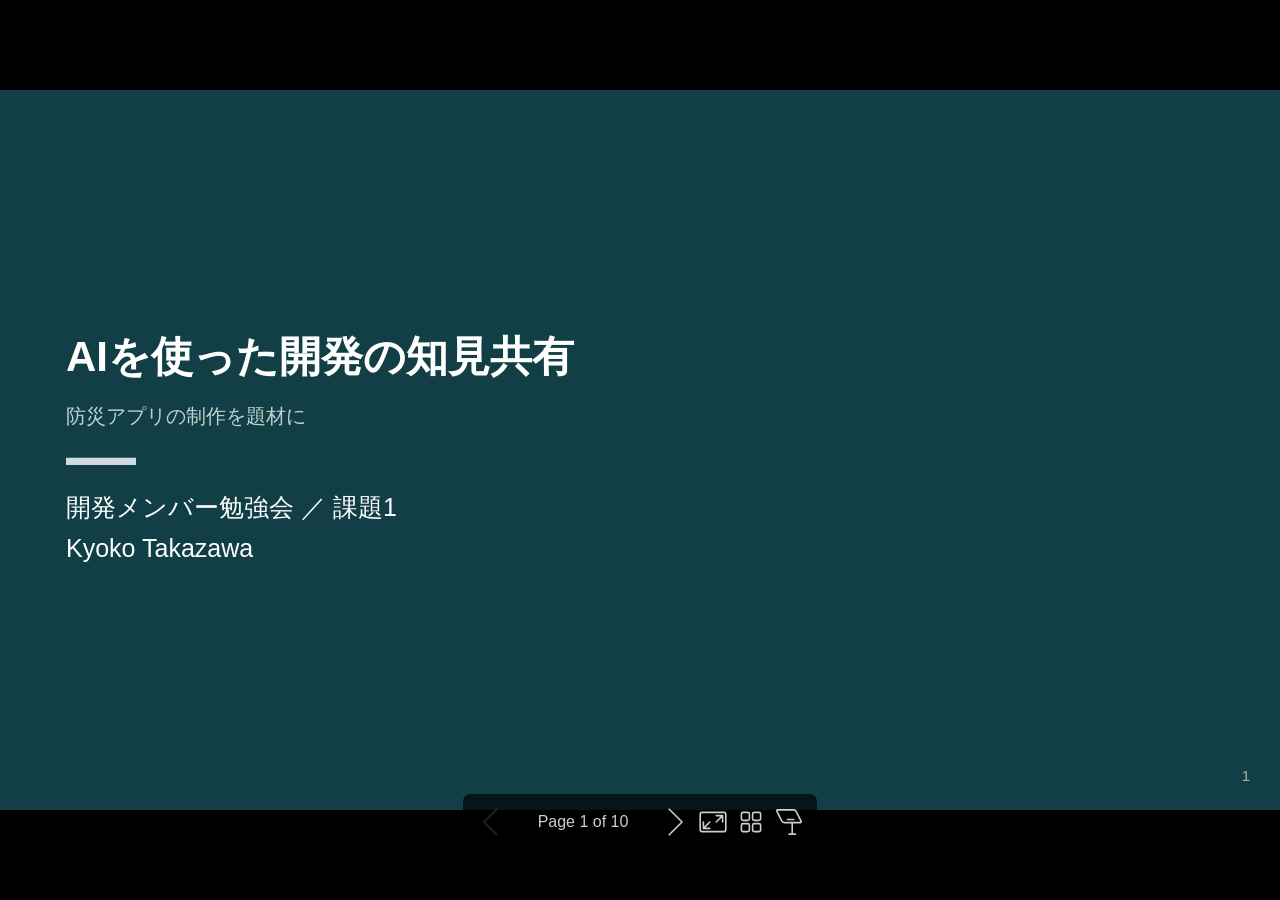
==== commit 58493e0a: "Reframe deck around AI-development knowledge sharing Shift the deck's purpose from "app report" to s" ====
--- a/docs/slides.html
+++ b/docs/slides.html
@@ -1,4 +1,4 @@
-<!DOCTYPE html><html lang="POSIX"><head><title>AIで防災アプリを作ってみて</title><meta property="og:title" content="AIで防災アプリを作ってみて"><meta charset="UTF-8"><meta name="viewport" content="width=device-width,height=device-height,initial-scale=1.0"><meta name="apple-mobile-web-app-capable" content="yes"><meta http-equiv="X-UA-Compatible" content="ie=edge"><meta property="og:type" content="website"><meta name="twitter:card" content="summary"><style>@media screen{body[data-bespoke-view=""] .bespoke-marp-parent>.bespoke-marp-osc>button,body[data-bespoke-view=next] .bespoke-marp-parent>.bespoke-marp-osc>button,body[data-bespoke-view=overview] button.bespoke-marp-overview-close,body[data-bespoke-view=presenter] .bespoke-marp-presenter-container .bespoke-marp-presenter-info-container .bespoke-marp-presenter-info-page-area .bespoke-marp-presenter-info-page,body[data-bespoke-view=presenter] .bespoke-marp-presenter-container .bespoke-marp-presenter-info-container button,body[data-bespoke-view=presenter] .bespoke-marp-presenter-container .bespoke-marp-presenter-note-container button{appearance:none;background-color:initial;border:0;color:inherit;cursor:pointer;font-size:inherit;opacity:.8;outline:none;padding:0;transition:opacity .2s linear;-webkit-tap-highlight-color:transparent}body[data-bespoke-view=""] .bespoke-marp-parent>.bespoke-marp-osc>button:disabled,body[data-bespoke-view=next] .bespoke-marp-parent>.bespoke-marp-osc>button:disabled,body[data-bespoke-view=overview] button.bespoke-marp-overview-close:disabled,body[data-bespoke-view=presenter] .bespoke-marp-presenter-container .bespoke-marp-presenter-info-container .bespoke-marp-presenter-info-page-area .bespoke-marp-presenter-info-page:disabled,body[data-bespoke-view=presenter] .bespoke-marp-presenter-container .bespoke-marp-presenter-info-container button:disabled,body[data-bespoke-view=presenter] .bespoke-marp-presenter-container .bespoke-marp-presenter-note-container button:disabled{cursor:not-allowed;opacity:.15!important}body[data-bespoke-view=""] .bespoke-marp-parent>.bespoke-marp-osc>button:hover,body[data-bespoke-view=next] .bespoke-marp-parent>.bespoke-marp-osc>button:hover,body[data-bespoke-view=overview] button.bespoke-marp-overview-close:hover,body[data-bespoke-view=presenter] .bespoke-marp-presenter-container .bespoke-marp-presenter-info-container .bespoke-marp-presenter-info-page-area .bespoke-marp-presenter-info-page:hover,body[data-bespoke-view=presenter] .bespoke-marp-presenter-container .bespoke-marp-presenter-info-container button:hover,body[data-bespoke-view=presenter] .bespoke-marp-presenter-container .bespoke-marp-presenter-note-container button:hover{opacity:1}body[data-bespoke-view=""] .bespoke-marp-parent>.bespoke-marp-osc>button:hover:active,body[data-bespoke-view=next] .bespoke-marp-parent>.bespoke-marp-osc>button:hover:active,body[data-bespoke-view=overview] button.bespoke-marp-overview-close:hover:active,body[data-bespoke-view=presenter] .bespoke-marp-presenter-container .bespoke-marp-presenter-info-container .bespoke-marp-presenter-info-page-area .bespoke-marp-presenter-info-page:hover:active,body[data-bespoke-view=presenter] .bespoke-marp-presenter-container .bespoke-marp-presenter-info-container button:hover:active,body[data-bespoke-view=presenter] .bespoke-marp-presenter-container .bespoke-marp-presenter-note-container button:hover:active{opacity:.6}body[data-bespoke-view=""] .bespoke-marp-parent>.bespoke-marp-osc>button:hover:not(:disabled),body[data-bespoke-view=next] .bespoke-marp-parent>.bespoke-marp-osc>button:hover:not(:disabled),body[data-bespoke-view=overview] button.bespoke-marp-overview-close:hover:not(:disabled),body[data-bespoke-view=presenter] .bespoke-marp-presenter-container .bespoke-marp-presenter-info-container .bespoke-marp-presenter-info-page-area .bespoke-marp-presenter-info-page:hover:not(:disabled),body[data-bespoke-view=presenter] .bespoke-marp-presenter-container .bespoke-marp-presenter-info-container button:hover:not(:disabled),body[data-bespoke-view=presenter] .bespoke-marp-presenter-container .bespoke-marp-presenter-note-container button:hover:not(:disabled){transition:none}body[data-bespoke-view=""] .bespoke-marp-parent>.bespoke-marp-osc>button[data-bespoke-marp-osc=prev],body[data-bespoke-view=next] .bespoke-marp-parent>.bespoke-marp-osc>button[data-bespoke-marp-osc=prev],body[data-bespoke-view=presenter] .bespoke-marp-presenter-container .bespoke-marp-presenter-info-container button.bespoke-marp-presenter-info-page-prev{background:#0000 url("[data-uri]") no-repeat 50%;background-size:contain;overflow:hidden;text-indent:100%;white-space:nowrap}body[data-bespoke-view=""] .bespoke-marp-parent>.bespoke-marp-osc>button[data-bespoke-marp-osc=next],body[data-bespoke-view=next] .bespoke-marp-parent>.bespoke-marp-osc>button[data-bespoke-marp-osc=next],body[data-bespoke-view=presenter] .bespoke-marp-presenter-container .bespoke-marp-presenter-info-container button.bespoke-marp-presenter-info-page-next{background:#0000 url("[data-uri]") no-repeat 50%;background-size:contain;overflow:hidden;text-indent:100%;white-space:nowrap}:is(body[data-bespoke-view=""],body[data-bespoke-view=next]) .bespoke-marp-parent>.bespoke-marp-osc>button[data-bespoke-marp-osc=fullscreen]{background:#0000 url("[data-uri]") no-repeat 50%;background-size:contain;overflow:hidden;text-indent:100%;white-space:nowrap}:is(body[data-bespoke-view=""],body[data-bespoke-view=next]) .bespoke-marp-parent>.bespoke-marp-osc>button.exit[data-bespoke-marp-osc=fullscreen]{background-image:url("[data-uri]")}:is(body[data-bespoke-view=""],body[data-bespoke-view=next]) .bespoke-marp-parent>.bespoke-marp-osc>button[data-bespoke-marp-osc=presenter]{background:#0000 url("[data-uri]") no-repeat 50%;background-size:contain;overflow:hidden;text-indent:100%;white-space:nowrap}body[data-bespoke-view=overview] button.bespoke-marp-overview-close,body[data-bespoke-view=presenter] .bespoke-marp-presenter-container .bespoke-marp-presenter-note-container button.bespoke-marp-presenter-note-bigger{background:#0000 url("[data-uri]") no-repeat 50%;background-size:contain;overflow:hidden;text-indent:100%;white-space:nowrap}body[data-bespoke-view=presenter] .bespoke-marp-presenter-container .bespoke-marp-presenter-note-container button.bespoke-marp-presenter-note-smaller{background:#0000 url("[data-uri]") no-repeat 50%;background-size:contain;overflow:hidden;text-indent:100%;white-space:nowrap}:is(body[data-bespoke-view=""],body[data-bespoke-view=next]) .bespoke-marp-parent>.bespoke-marp-osc>button[data-bespoke-marp-osc=overview]{background:#0000 url("[data-uri]") no-repeat 50%;background-size:contain;overflow:hidden;text-indent:100%;white-space:nowrap}}@keyframes __bespoke_marp_transition_reduced_outgoing__{0%{opacity:1}to{opacity:0}}@keyframes __bespoke_marp_transition_reduced_incoming__{0%{mix-blend-mode:plus-lighter;opacity:0}to{mix-blend-mode:plus-lighter;opacity:1}}.bespoke-marp-note,.bespoke-marp-osc,.bespoke-progress-parent{display:none;transition:none}@media screen{::view-transition-group(*){animation-duration:var(--marp-bespoke-transition-animation-duration,.5s);animation-timing-function:ease}::view-transition-new(*),::view-transition-old(*){animation-delay:0s;animation-direction:var(--marp-bespoke-transition-animation-direction,normal);animation-duration:var(--marp-bespoke-transition-animation-duration,.5s);animation-fill-mode:both;animation-name:var(--marp-bespoke-transition-animation-name,var(--marp-bespoke-transition-animation-name-fallback,__bespoke_marp_transition_no_animation__));mix-blend-mode:normal}::view-transition-old(*){--marp-bespoke-transition-animation-name-fallback:__bespoke_marp_transition_reduced_outgoing__;animation-timing-function:ease}::view-transition-new(*){--marp-bespoke-transition-animation-name-fallback:__bespoke_marp_transition_reduced_incoming__;animation-timing-function:ease}::view-transition-new(root),::view-transition-old(root){animation-timing-function:linear}::view-transition-new(__bespoke_marp_transition_osc__),::view-transition-old(__bespoke_marp_transition_osc__){animation-duration:0s!important;animation-name:__bespoke_marp_transition_osc__!important}::view-transition-new(__bespoke_marp_transition_osc__){opacity:0!important}.bespoke-marp-transition-warming-up::view-transition-group(*),.bespoke-marp-transition-warming-up::view-transition-new(*),.bespoke-marp-transition-warming-up::view-transition-old(*){animation-play-state:paused!important}body,html{height:100%;margin:0}body{background:#000;overflow:hidden}svg.bespoke-marp-slide{content-visibility:hidden;interactivity:inert;opacity:0;pointer-events:none;z-index:-1}svg.bespoke-marp-slide:not(.bespoke-marp-active) *{view-transition-name:none!important}svg.bespoke-marp-slide.bespoke-marp-active{content-visibility:visible;interactivity:auto;opacity:1;pointer-events:auto;z-index:0}svg.bespoke-marp-slide.bespoke-marp-active.bespoke-marp-active-ready *{animation-name:__bespoke_marp__!important}@supports not (content-visibility:hidden){svg.bespoke-marp-slide[data-bespoke-marp-load=hideable]{display:none}svg.bespoke-marp-slide[data-bespoke-marp-load=hideable].bespoke-marp-active{display:block}}}@media screen and (prefers-reduced-motion:reduce){svg.bespoke-marp-slide *{view-transition-name:none!important}}@media screen{[data-bespoke-marp-fragment=inactive]{visibility:hidden}:is(body[data-bespoke-view=""],body[data-bespoke-view=next]) .bespoke-marp-parent{inset:0;position:absolute}:is(body[data-bespoke-view=""],body[data-bespoke-view=next]) .bespoke-marp-parent>.bespoke-marp-osc{background:#000000a6;border-radius:7px;bottom:50px;color:#fff;contain:paint;display:block;font-family:Helvetica,Arial,sans-serif;font-size:16px;left:50%;line-height:0;opacity:1;padding:12px;position:absolute;touch-action:manipulation;transform:translateX(-50%);transition:opacity .2s linear;-webkit-user-select:none;user-select:none;view-transition-name:__bespoke_marp_transition_osc__;white-space:nowrap;will-change:transform;z-index:1}:is(body[data-bespoke-view=""],body[data-bespoke-view=next]) .bespoke-marp-parent>.bespoke-marp-osc>:where(*){margin-left:6px}:is(body[data-bespoke-view=""],body[data-bespoke-view=next]) .bespoke-marp-parent>.bespoke-marp-osc>:where(*):where(:first-child){margin-left:0}:is(body[data-bespoke-view=""],body[data-bespoke-view=next]) .bespoke-marp-parent>.bespoke-marp-osc>span{opacity:.8}:is(body[data-bespoke-view=""],body[data-bespoke-view=next]) .bespoke-marp-parent>.bespoke-marp-osc>span[data-bespoke-marp-osc=page]{display:inline-block;min-width:140px;text-align:center}:is(body[data-bespoke-view=""],body[data-bespoke-view=next]) .bespoke-marp-parent>.bespoke-marp-osc>button[data-bespoke-marp-osc=fullscreen],:is(body[data-bespoke-view=""],body[data-bespoke-view=next]) .bespoke-marp-parent>.bespoke-marp-osc>button[data-bespoke-marp-osc=next],:is(body[data-bespoke-view=""],body[data-bespoke-view=next]) .bespoke-marp-parent>.bespoke-marp-osc>button[data-bespoke-marp-osc=overview],:is(body[data-bespoke-view=""],body[data-bespoke-view=next]) .bespoke-marp-parent>.bespoke-marp-osc>button[data-bespoke-marp-osc=presenter],:is(body[data-bespoke-view=""],body[data-bespoke-view=next]) .bespoke-marp-parent>.bespoke-marp-osc>button[data-bespoke-marp-osc=prev]{height:32px;line-height:32px;width:32px}:is(body[data-bespoke-view=""],body[data-bespoke-view=next]) .bespoke-marp-parent.bespoke-marp-inactive{cursor:none}:is(body[data-bespoke-view=""],body[data-bespoke-view=next]) .bespoke-marp-parent.bespoke-marp-inactive>.bespoke-marp-osc{opacity:0;pointer-events:none}:is(body[data-bespoke-view=""],body[data-bespoke-view=next]) svg.bespoke-marp-slide{height:100%;left:0;position:absolute;top:0;width:100%}body[data-bespoke-view=""] .bespoke-progress-parent{background:#222;display:flex;height:5px;width:100%}body[data-bespoke-view=""] .bespoke-progress-parent+:where(.bespoke-marp-parent){top:5px}body[data-bespoke-view=""] .bespoke-progress-parent .bespoke-progress-bar{background:#0288d1;flex:0 0 0;transition:flex-basis .2s cubic-bezier(0,1,1,1)}body[data-bespoke-view=next]{background:#0000}body[data-bespoke-view=presenter]{background:#161616}body[data-bespoke-view=presenter] .bespoke-marp-presenter-container{display:grid;font-family:Helvetica,Arial,sans-serif;grid-template:"current dragbar next" minmax(140px,1fr) "current dragbar note" 2fr "info    dragbar note" 3em;grid-template-columns:minmax(3px,var(--bespoke-marp-presenter-split-ratio,66%)) 0 minmax(3px,1fr);height:100%;left:0;position:absolute;top:0;width:100%}body[data-bespoke-view=presenter] .bespoke-marp-presenter-container :where(.bespoke-marp-parent){grid-area:current;overflow:hidden;position:relative}body[data-bespoke-view=presenter] .bespoke-marp-presenter-container :where(.bespoke-marp-parent) :where(svg.bespoke-marp-slide){height:calc(100% - 40px);left:20px;pointer-events:none;position:absolute;top:20px;-webkit-user-select:none;user-select:none;width:calc(100% - 40px)}body[data-bespoke-view=presenter] .bespoke-marp-presenter-container :where(.bespoke-marp-parent) :where(svg.bespoke-marp-slide).bespoke-marp-active{filter:drop-shadow(0 3px 10px rgba(0,0,0,.5))}body[data-bespoke-view=presenter] .bespoke-marp-presenter-container .bespoke-marp-presenter-dragbar-container{background:#0288d1;cursor:col-resize;grid-area:dragbar;margin-left:-3px;opacity:0;position:relative;transition:opacity .4s linear .1s;width:6px;z-index:10}body[data-bespoke-view=presenter] .bespoke-marp-presenter-container .bespoke-marp-presenter-dragbar-container:hover{opacity:1}body[data-bespoke-view=presenter] .bespoke-marp-presenter-container .bespoke-marp-presenter-dragbar-container.active{opacity:1;transition-delay:0s}body[data-bespoke-view=presenter] .bespoke-marp-presenter-container .bespoke-marp-presenter-next-container{background:#222;cursor:pointer;display:none;grid-area:next;overflow:hidden;position:relative}body[data-bespoke-view=presenter] .bespoke-marp-presenter-container .bespoke-marp-presenter-next-container.active{display:block}body[data-bespoke-view=presenter] .bespoke-marp-presenter-container .bespoke-marp-presenter-next-container iframe.bespoke-marp-presenter-next{background:#0000;border:0;display:block;filter:drop-shadow(0 3px 10px rgba(0,0,0,.5));height:calc(100% - 40px);left:20px;pointer-events:none;position:absolute;interactivity:inert;top:20px;-webkit-user-select:none;user-select:none;width:calc(100% - 40px)}body[data-bespoke-view=presenter] .bespoke-marp-presenter-container .bespoke-marp-presenter-note-container{background:#222;color:#eee;grid-area:note;position:relative;z-index:1}body[data-bespoke-view=presenter] .bespoke-marp-presenter-container .bespoke-marp-presenter-note-container button{height:1.5em;line-height:1.5em;width:1.5em}body[data-bespoke-view=presenter] .bespoke-marp-presenter-container .bespoke-marp-presenter-note-container .bespoke-marp-presenter-note-wrapper{display:block;inset:0;position:absolute}body[data-bespoke-view=presenter] .bespoke-marp-presenter-container .bespoke-marp-presenter-note-container .bespoke-marp-presenter-note-buttons{background:#000000a6;border-radius:4px;bottom:0;display:flex;gap:4px;margin:12px;opacity:0;padding:6px;pointer-events:none;position:absolute;right:0;transition:opacity .2s linear}body[data-bespoke-view=presenter] .bespoke-marp-presenter-container .bespoke-marp-presenter-note-container .bespoke-marp-presenter-note-buttons:focus-within,body[data-bespoke-view=presenter] .bespoke-marp-presenter-container .bespoke-marp-presenter-note-container .bespoke-marp-presenter-note-wrapper:focus-within+.bespoke-marp-presenter-note-buttons,body[data-bespoke-view=presenter] .bespoke-marp-presenter-container .bespoke-marp-presenter-note-container:hover .bespoke-marp-presenter-note-buttons{opacity:1;pointer-events:auto}body[data-bespoke-view=presenter] .bespoke-marp-presenter-container .bespoke-marp-presenter-note-container .bespoke-marp-note{box-sizing:border-box;font-size:calc(1.1em*var(--bespoke-marp-note-font-scale, 1));height:calc(100% - 40px);margin:20px;overflow:auto;padding-right:3px;white-space:pre-wrap;width:calc(100% - 40px);word-wrap:break-word;scrollbar-color:#eeeeee80 #0000;scrollbar-width:thin}body[data-bespoke-view=presenter] .bespoke-marp-presenter-container .bespoke-marp-presenter-note-container .bespoke-marp-note::-webkit-scrollbar{width:6px}body[data-bespoke-view=presenter] .bespoke-marp-presenter-container .bespoke-marp-presenter-note-container .bespoke-marp-note::-webkit-scrollbar-track{background:#0000}body[data-bespoke-view=presenter] .bespoke-marp-presenter-container .bespoke-marp-presenter-note-container .bespoke-marp-note::-webkit-scrollbar-thumb{background:#eeeeee80;border-radius:6px}body[data-bespoke-view=presenter] .bespoke-marp-presenter-container .bespoke-marp-presenter-note-container .bespoke-marp-note:empty{pointer-events:none}body[data-bespoke-view=presenter] .bespoke-marp-presenter-container .bespoke-marp-presenter-note-container .bespoke-marp-note.active{display:block}body[data-bespoke-view=presenter] .bespoke-marp-presenter-container .bespoke-marp-presenter-note-container .bespoke-marp-note p:first-child{margin-top:0}body[data-bespoke-view=presenter] .bespoke-marp-presenter-container .bespoke-marp-presenter-note-container .bespoke-marp-note p:last-child{margin-bottom:0}body[data-bespoke-view=presenter] .bespoke-marp-presenter-container .bespoke-marp-presenter-info-container{align-items:center;box-sizing:border-box;color:#eee;display:flex;flex-wrap:nowrap;grid-area:info;justify-content:center;overflow:hidden;padding:0 10px}body[data-bespoke-view=presenter] .bespoke-marp-presenter-container .bespoke-marp-presenter-info-container :is(.bespoke-marp-presenter-info-page-area,.bespoke-marp-presenter-info-time,.bespoke-marp-presenter-info-timer){box-sizing:border-box;display:block;padding:0 10px;white-space:nowrap;width:100%}body[data-bespoke-view=presenter] .bespoke-marp-presenter-container .bespoke-marp-presenter-info-container button{height:1.5em;line-height:1.5em;width:1.5em}body[data-bespoke-view=presenter] .bespoke-marp-presenter-container .bespoke-marp-presenter-info-container .bespoke-marp-presenter-info-page-area{order:2;text-align:center}body[data-bespoke-view=presenter] .bespoke-marp-presenter-container .bespoke-marp-presenter-info-container .bespoke-marp-presenter-info-page-area .bespoke-marp-presenter-info-page{display:inline-block;min-width:120px;text-align:center}body[data-bespoke-view=presenter] .bespoke-marp-presenter-container .bespoke-marp-presenter-info-container .bespoke-marp-presenter-info-time{color:#999;order:1;text-align:left}body[data-bespoke-view=presenter] .bespoke-marp-presenter-container .bespoke-marp-presenter-info-container .bespoke-marp-presenter-info-timer{color:#999;order:3;text-align:right}body[data-bespoke-view=presenter] .bespoke-marp-presenter-container .bespoke-marp-presenter-info-container .bespoke-marp-presenter-info-timer:hover{cursor:pointer}body[data-bespoke-view=overview]{background:#161616;overflow:auto}body[data-bespoke-view=overview] [data-bespoke-marp-fragment=inactive]{visibility:visible}body[data-bespoke-view=overview] .bespoke-marp-overview-header{backdrop-filter:blur(4px);background:#222222d9;box-shadow:0 3px 10px #00000080;box-sizing:border-box;display:flex;height:48px;inset:0 0 auto;justify-content:flex-end;padding:10px;position:fixed;z-index:1}body[data-bespoke-view=overview] button.bespoke-marp-overview-close{height:28px;line-height:28px;transform:rotate(45deg);width:28px}body[data-bespoke-view=overview] .bespoke-marp-parent{display:grid;gap:40px;grid-template-columns:repeat(auto-fit,minmax(0,240px));justify-content:space-around;padding:30px}body[data-bespoke-view=overview] .bespoke-marp-parent svg.bespoke-marp-slide{--bov-selected:#0000;--bov-focus:#161616;--bov-focus-outline:#0000;background-image:conic-gradient(#161616 0 0),conic-gradient(var(--bov-focus) 0 0),conic-gradient(var(--bov-focus-outline) 0 0),conic-gradient(var(--bov-selected) 0 0);background-position:5px 5px,3px 3px,2px 2px,0 0;background-repeat:no-repeat;background-size:calc(100% - 10px) calc(100% - 10px),calc(100% - 6px) calc(100% - 6px),calc(100% - 4px) calc(100% - 4px),100% 100%;content-visibility:visible;cursor:pointer;filter:drop-shadow(0 3px 10px rgba(0,0,0,.5));margin:-6px;padding:6px;interactivity:auto;opacity:1;outline:0;pointer-events:auto;scroll-margin-block:30px;width:100%;z-index:0}body[data-bespoke-view=overview] .bespoke-marp-parent svg.bespoke-marp-slide *,body[data-bespoke-view=overview] .bespoke-marp-parent svg.bespoke-marp-slide.bespoke-marp-active *{pointer-events:none;interactivity:inert}body[data-bespoke-view=overview] .bespoke-marp-parent :is(svg.bespoke-marp-slide:active,svg.bespoke-marp-slide:focus-visible,svg.bespoke-marp-slide:hover){--bov-focus-outline:#161616}body[data-bespoke-view=overview] .bespoke-marp-parent svg.bespoke-marp-slide:focus-visible,body[data-bespoke-view=overview] .bespoke-marp-parent svg.bespoke-marp-slide:hover{--bov-focus:#999}body[data-bespoke-view=overview] .bespoke-marp-parent svg.bespoke-marp-slide:active{--bov-focus:#eee}body[data-bespoke-view=overview] .bespoke-marp-parent svg.bespoke-marp-slide.bespoke-marp-active{--bov-selected:#0288d1}body[data-bespoke-view=overview]:has(.bespoke-marp-overview-header) .bespoke-marp-parent{padding-top:78px}body[data-bespoke-view=overview]:has(.bespoke-marp-overview-header) .bespoke-marp-parent svg.bespoke-marp-slide{scroll-margin-top:78px}.bespoke-marp-overview{background:#000000a6;inset:0;opacity:0;pointer-events:none;position:fixed;transition:opacity .1s ease;z-index:10}.bespoke-marp-overview iframe{background:#222;border:0;display:block;height:100%;left:0;position:absolute;top:0;width:100%}.bespoke-marp-overview[data-open="1"]{opacity:1;pointer-events:auto}}@media print{.bespoke-marp-overview,.bespoke-marp-presenter-info-container,.bespoke-marp-presenter-next-container,.bespoke-marp-presenter-note-container{display:none}}</style><style>div#\:\$p > svg > foreignObject > section{width:1280px;height:720px;box-sizing:border-box;overflow:hidden;position:relative;scroll-snap-align:center center;-webkit-text-size-adjust:100%;text-size-adjust:100%}div#\:\$p > svg > foreignObject > section::after{bottom:0;content:attr(data-marpit-pagination);padding:inherit;pointer-events:none;position:absolute;right:0}div#\:\$p > svg > foreignObject > section:not([data-marpit-pagination])::after{display:none}div#\:\$p > svg > foreignObject > section :where(:is(h1, marp-h1)){font-size:2em;margin-block:0.67em}div#\:\$p > svg > foreignObject > section section:where(:is(h1, marp-h1)){--marpit-root-font-size: 2em}div#\:\$p > svg > foreignObject > section video::-webkit-media-controls{will-change:transform}@page {size:1280px 720px;margin:0}@media print{html, body{background-color:#fff;margin:0;page-break-inside:avoid;break-inside:avoid-page}div#\:\$p > svg > foreignObject > section{page-break-before:always;break-before:page}div#\:\$p > svg > foreignObject > section, div#\:\$p > svg > foreignObject > section *{-webkit-print-color-adjust:exact!important;animation-delay:0s!important;animation-duration:0s!important;color-adjust:exact!important;print-color-adjust:exact!important;transition:none!important}div#\:\$p > svg[data-marpit-svg]{display:block;height:100vh;width:100vw}}div#\:\$p > svg > foreignObject > :where(section){container-type:size}div#\:\$p > svg > foreignObject > section img[data-marp-twemoji]{background:transparent;height:1em;margin:0 .05em 0 .1em;vertical-align:-.1em;width:1em}div#\:\$p > svg > foreignObject > section{--fgColor-danger:light-dark(#d1242f, #f85149);--bgColor-attention-muted:light-dark(#fff8c5, #bb800926);--bgColor-muted:light-dark(#f6f8fa, #151b23);--bgColor-neutral-muted:light-dark(#818b981f, #656c7633);--borderColor-accent-emphasis:light-dark(#0969da, #1f6feb);--borderColor-attention-emphasis:light-dark(#9a6700, #9e6a03);--borderColor-danger-emphasis:light-dark(#cf222e, #da3633);--borderColor-default:light-dark(#d1d9e0, #3d444d);--borderColor-done-emphasis:light-dark(#8250df, #8957e5);--borderColor-success-emphasis:light-dark(#1a7f37, #238636);--color-prettylights-syntax-brackethighlighter-angle:light-dark(#59636e, #9198a1);--color-prettylights-syntax-brackethighlighter-unmatched:light-dark(#82071e, #f85149);--color-prettylights-syntax-carriage-return-bg:light-dark(#cf222e, #b62324);--color-prettylights-syntax-carriage-return-text:light-dark(#f6f8fa, #f0f6fc);--color-prettylights-syntax-comment:light-dark(#59636e, #9198a1);--color-prettylights-syntax-constant:light-dark(#0550ae, #79c0ff);--color-prettylights-syntax-constant-other-reference-link:light-dark(#0a3069, #a5d6ff);--color-prettylights-syntax-entity:light-dark(#6639ba, #d2a8ff);--color-prettylights-syntax-entity-tag:light-dark(#0550ae, #7ee787);--color-prettylights-syntax-invalid-illegal-text:light-dark(var(--fgColor-danger), var(--fgColor-danger));--color-prettylights-syntax-keyword:light-dark(#cf222e, #ff7b72);--color-prettylights-syntax-markup-changed-bg:light-dark(#ffd8b5, #5a1e02);--color-prettylights-syntax-markup-changed-text:light-dark(#953800, #ffdfb6);--color-prettylights-syntax-markup-deleted-bg:light-dark(#ffebe9, #67060c);--color-prettylights-syntax-markup-deleted-text:light-dark(#82071e, #ffdcd7);--color-prettylights-syntax-markup-heading:light-dark(#0550ae, #1f6feb);--color-prettylights-syntax-markup-ignored-bg:light-dark(#0550ae, #1158c7);--color-prettylights-syntax-markup-ignored-text:light-dark(#d1d9e0, #f0f6fc);--color-prettylights-syntax-markup-inserted-bg:light-dark(#dafbe1, #033a16);--color-prettylights-syntax-markup-inserted-text:light-dark(#116329, #aff5b4);--color-prettylights-syntax-markup-list:light-dark(#3b2300, #f2cc60);--color-prettylights-syntax-meta-diff-range:light-dark(#8250df, #d2a8ff);--color-prettylights-syntax-string:light-dark(#0a3069, #a5d6ff);--color-prettylights-syntax-string-regexp:light-dark(#116329, #7ee787);--color-prettylights-syntax-sublimelinter-gutter-mark:light-dark(#818b98, #3d444d);--color-prettylights-syntax-variable:light-dark(#953800, #ffa657);--fgColor-accent:light-dark(#0969da, #4493f8);--fgColor-attention:light-dark(#9a6700, #d29922);--fgColor-done:light-dark(#8250df, #ab7df8);--fgColor-muted:light-dark(#59636e, #9198a1);--fgColor-success:light-dark(#1a7f37, #3fb950);--bgColor-default:light-dark(#fff, #0d1117);--borderColor-muted:light-dark(#d1d9e0b3, #3d444db3);--color-prettylights-syntax-invalid-illegal-bg:light-dark(var(--bgColor-danger-muted), var(--bgColor-danger-muted));--color-prettylights-syntax-markup-bold:light-dark(#1f2328, #f0f6fc);--color-prettylights-syntax-markup-italic:light-dark(#1f2328, #f0f6fc);--color-prettylights-syntax-storage-modifier-import:light-dark(#1f2328, #f0f6fc);--fgColor-default:light-dark(#1f2328, #f0f6fc);--focus-outlineColor:light-dark(var(--borderColor-accent-emphasis), var(--borderColor-accent-emphasis));--borderColor-neutral-muted:light-dark(var(--borderColor-muted), var(--borderColor-muted));--base-size-16:calc(var(--marpit-root-font-size, 1rem) * 1);--base-size-24:calc(var(--marpit-root-font-size, 1rem) * 1.5);--base-size-4:calc(var(--marpit-root-font-size, 1rem) * 0.25);--base-size-40:calc(var(--marpit-root-font-size, 1rem) * 2.5);--base-size-8:calc(var(--marpit-root-font-size, 1rem) * 0.5);--base-text-weight-medium:500;--base-text-weight-normal:400;--base-text-weight-semibold:600;--fontStack-monospace:ui-monospace, SFMono-Regular, SF Mono, Menlo, Consolas, Liberation Mono, monospace;--fontStack-sansSerif:-apple-system, BlinkMacSystemFont, "Segoe UI", "Noto Sans", Helvetica, Arial, sans-serif, "Apple Color Emoji", "Segoe UI Emoji";}/*!
+<!DOCTYPE html><html lang="POSIX"><head><title>AIを使った開発の知見共有</title><meta property="og:title" content="AIを使った開発の知見共有"><meta charset="UTF-8"><meta name="viewport" content="width=device-width,height=device-height,initial-scale=1.0"><meta name="apple-mobile-web-app-capable" content="yes"><meta http-equiv="X-UA-Compatible" content="ie=edge"><meta property="og:type" content="website"><meta name="twitter:card" content="summary"><style>@media screen{body[data-bespoke-view=""] .bespoke-marp-parent>.bespoke-marp-osc>button,body[data-bespoke-view=next] .bespoke-marp-parent>.bespoke-marp-osc>button,body[data-bespoke-view=overview] button.bespoke-marp-overview-close,body[data-bespoke-view=presenter] .bespoke-marp-presenter-container .bespoke-marp-presenter-info-container .bespoke-marp-presenter-info-page-area .bespoke-marp-presenter-info-page,body[data-bespoke-view=presenter] .bespoke-marp-presenter-container .bespoke-marp-presenter-info-container button,body[data-bespoke-view=presenter] .bespoke-marp-presenter-container .bespoke-marp-presenter-note-container button{appearance:none;background-color:initial;border:0;color:inherit;cursor:pointer;font-size:inherit;opacity:.8;outline:none;padding:0;transition:opacity .2s linear;-webkit-tap-highlight-color:transparent}body[data-bespoke-view=""] .bespoke-marp-parent>.bespoke-marp-osc>button:disabled,body[data-bespoke-view=next] .bespoke-marp-parent>.bespoke-marp-osc>button:disabled,body[data-bespoke-view=overview] button.bespoke-marp-overview-close:disabled,body[data-bespoke-view=presenter] .bespoke-marp-presenter-container .bespoke-marp-presenter-info-container .bespoke-marp-presenter-info-page-area .bespoke-marp-presenter-info-page:disabled,body[data-bespoke-view=presenter] .bespoke-marp-presenter-container .bespoke-marp-presenter-info-container button:disabled,body[data-bespoke-view=presenter] .bespoke-marp-presenter-container .bespoke-marp-presenter-note-container button:disabled{cursor:not-allowed;opacity:.15!important}body[data-bespoke-view=""] .bespoke-marp-parent>.bespoke-marp-osc>button:hover,body[data-bespoke-view=next] .bespoke-marp-parent>.bespoke-marp-osc>button:hover,body[data-bespoke-view=overview] button.bespoke-marp-overview-close:hover,body[data-bespoke-view=presenter] .bespoke-marp-presenter-container .bespoke-marp-presenter-info-container .bespoke-marp-presenter-info-page-area .bespoke-marp-presenter-info-page:hover,body[data-bespoke-view=presenter] .bespoke-marp-presenter-container .bespoke-marp-presenter-info-container button:hover,body[data-bespoke-view=presenter] .bespoke-marp-presenter-container .bespoke-marp-presenter-note-container button:hover{opacity:1}body[data-bespoke-view=""] .bespoke-marp-parent>.bespoke-marp-osc>button:hover:active,body[data-bespoke-view=next] .bespoke-marp-parent>.bespoke-marp-osc>button:hover:active,body[data-bespoke-view=overview] button.bespoke-marp-overview-close:hover:active,body[data-bespoke-view=presenter] .bespoke-marp-presenter-container .bespoke-marp-presenter-info-container .bespoke-marp-presenter-info-page-area .bespoke-marp-presenter-info-page:hover:active,body[data-bespoke-view=presenter] .bespoke-marp-presenter-container .bespoke-marp-presenter-info-container button:hover:active,body[data-bespoke-view=presenter] .bespoke-marp-presenter-container .bespoke-marp-presenter-note-container button:hover:active{opacity:.6}body[data-bespoke-view=""] .bespoke-marp-parent>.bespoke-marp-osc>button:hover:not(:disabled),body[data-bespoke-view=next] .bespoke-marp-parent>.bespoke-marp-osc>button:hover:not(:disabled),body[data-bespoke-view=overview] button.bespoke-marp-overview-close:hover:not(:disabled),body[data-bespoke-view=presenter] .bespoke-marp-presenter-container .bespoke-marp-presenter-info-container .bespoke-marp-presenter-info-page-area .bespoke-marp-presenter-info-page:hover:not(:disabled),body[data-bespoke-view=presenter] .bespoke-marp-presenter-container .bespoke-marp-presenter-info-container button:hover:not(:disabled),body[data-bespoke-view=presenter] .bespoke-marp-presenter-container .bespoke-marp-presenter-note-container button:hover:not(:disabled){transition:none}body[data-bespoke-view=""] .bespoke-marp-parent>.bespoke-marp-osc>button[data-bespoke-marp-osc=prev],body[data-bespoke-view=next] .bespoke-marp-parent>.bespoke-marp-osc>button[data-bespoke-marp-osc=prev],body[data-bespoke-view=presenter] .bespoke-marp-presenter-container .bespoke-marp-presenter-info-container button.bespoke-marp-presenter-info-page-prev{background:#0000 url("[data-uri]") no-repeat 50%;background-size:contain;overflow:hidden;text-indent:100%;white-space:nowrap}body[data-bespoke-view=""] .bespoke-marp-parent>.bespoke-marp-osc>button[data-bespoke-marp-osc=next],body[data-bespoke-view=next] .bespoke-marp-parent>.bespoke-marp-osc>button[data-bespoke-marp-osc=next],body[data-bespoke-view=presenter] .bespoke-marp-presenter-container .bespoke-marp-presenter-info-container button.bespoke-marp-presenter-info-page-next{background:#0000 url("[data-uri]") no-repeat 50%;background-size:contain;overflow:hidden;text-indent:100%;white-space:nowrap}:is(body[data-bespoke-view=""],body[data-bespoke-view=next]) .bespoke-marp-parent>.bespoke-marp-osc>button[data-bespoke-marp-osc=fullscreen]{background:#0000 url("[data-uri]") no-repeat 50%;background-size:contain;overflow:hidden;text-indent:100%;white-space:nowrap}:is(body[data-bespoke-view=""],body[data-bespoke-view=next]) .bespoke-marp-parent>.bespoke-marp-osc>button.exit[data-bespoke-marp-osc=fullscreen]{background-image:url("[data-uri]")}:is(body[data-bespoke-view=""],body[data-bespoke-view=next]) .bespoke-marp-parent>.bespoke-marp-osc>button[data-bespoke-marp-osc=presenter]{background:#0000 url("[data-uri]") no-repeat 50%;background-size:contain;overflow:hidden;text-indent:100%;white-space:nowrap}body[data-bespoke-view=overview] button.bespoke-marp-overview-close,body[data-bespoke-view=presenter] .bespoke-marp-presenter-container .bespoke-marp-presenter-note-container button.bespoke-marp-presenter-note-bigger{background:#0000 url("[data-uri]") no-repeat 50%;background-size:contain;overflow:hidden;text-indent:100%;white-space:nowrap}body[data-bespoke-view=presenter] .bespoke-marp-presenter-container .bespoke-marp-presenter-note-container button.bespoke-marp-presenter-note-smaller{background:#0000 url("[data-uri]") no-repeat 50%;background-size:contain;overflow:hidden;text-indent:100%;white-space:nowrap}:is(body[data-bespoke-view=""],body[data-bespoke-view=next]) .bespoke-marp-parent>.bespoke-marp-osc>button[data-bespoke-marp-osc=overview]{background:#0000 url("[data-uri]") no-repeat 50%;background-size:contain;overflow:hidden;text-indent:100%;white-space:nowrap}}@keyframes __bespoke_marp_transition_reduced_outgoing__{0%{opacity:1}to{opacity:0}}@keyframes __bespoke_marp_transition_reduced_incoming__{0%{mix-blend-mode:plus-lighter;opacity:0}to{mix-blend-mode:plus-lighter;opacity:1}}.bespoke-marp-note,.bespoke-marp-osc,.bespoke-progress-parent{display:none;transition:none}@media screen{::view-transition-group(*){animation-duration:var(--marp-bespoke-transition-animation-duration,.5s);animation-timing-function:ease}::view-transition-new(*),::view-transition-old(*){animation-delay:0s;animation-direction:var(--marp-bespoke-transition-animation-direction,normal);animation-duration:var(--marp-bespoke-transition-animation-duration,.5s);animation-fill-mode:both;animation-name:var(--marp-bespoke-transition-animation-name,var(--marp-bespoke-transition-animation-name-fallback,__bespoke_marp_transition_no_animation__));mix-blend-mode:normal}::view-transition-old(*){--marp-bespoke-transition-animation-name-fallback:__bespoke_marp_transition_reduced_outgoing__;animation-timing-function:ease}::view-transition-new(*){--marp-bespoke-transition-animation-name-fallback:__bespoke_marp_transition_reduced_incoming__;animation-timing-function:ease}::view-transition-new(root),::view-transition-old(root){animation-timing-function:linear}::view-transition-new(__bespoke_marp_transition_osc__),::view-transition-old(__bespoke_marp_transition_osc__){animation-duration:0s!important;animation-name:__bespoke_marp_transition_osc__!important}::view-transition-new(__bespoke_marp_transition_osc__){opacity:0!important}.bespoke-marp-transition-warming-up::view-transition-group(*),.bespoke-marp-transition-warming-up::view-transition-new(*),.bespoke-marp-transition-warming-up::view-transition-old(*){animation-play-state:paused!important}body,html{height:100%;margin:0}body{background:#000;overflow:hidden}svg.bespoke-marp-slide{content-visibility:hidden;interactivity:inert;opacity:0;pointer-events:none;z-index:-1}svg.bespoke-marp-slide:not(.bespoke-marp-active) *{view-transition-name:none!important}svg.bespoke-marp-slide.bespoke-marp-active{content-visibility:visible;interactivity:auto;opacity:1;pointer-events:auto;z-index:0}svg.bespoke-marp-slide.bespoke-marp-active.bespoke-marp-active-ready *{animation-name:__bespoke_marp__!important}@supports not (content-visibility:hidden){svg.bespoke-marp-slide[data-bespoke-marp-load=hideable]{display:none}svg.bespoke-marp-slide[data-bespoke-marp-load=hideable].bespoke-marp-active{display:block}}}@media screen and (prefers-reduced-motion:reduce){svg.bespoke-marp-slide *{view-transition-name:none!important}}@media screen{[data-bespoke-marp-fragment=inactive]{visibility:hidden}:is(body[data-bespoke-view=""],body[data-bespoke-view=next]) .bespoke-marp-parent{inset:0;position:absolute}:is(body[data-bespoke-view=""],body[data-bespoke-view=next]) .bespoke-marp-parent>.bespoke-marp-osc{background:#000000a6;border-radius:7px;bottom:50px;color:#fff;contain:paint;display:block;font-family:Helvetica,Arial,sans-serif;font-size:16px;left:50%;line-height:0;opacity:1;padding:12px;position:absolute;touch-action:manipulation;transform:translateX(-50%);transition:opacity .2s linear;-webkit-user-select:none;user-select:none;view-transition-name:__bespoke_marp_transition_osc__;white-space:nowrap;will-change:transform;z-index:1}:is(body[data-bespoke-view=""],body[data-bespoke-view=next]) .bespoke-marp-parent>.bespoke-marp-osc>:where(*){margin-left:6px}:is(body[data-bespoke-view=""],body[data-bespoke-view=next]) .bespoke-marp-parent>.bespoke-marp-osc>:where(*):where(:first-child){margin-left:0}:is(body[data-bespoke-view=""],body[data-bespoke-view=next]) .bespoke-marp-parent>.bespoke-marp-osc>span{opacity:.8}:is(body[data-bespoke-view=""],body[data-bespoke-view=next]) .bespoke-marp-parent>.bespoke-marp-osc>span[data-bespoke-marp-osc=page]{display:inline-block;min-width:140px;text-align:center}:is(body[data-bespoke-view=""],body[data-bespoke-view=next]) .bespoke-marp-parent>.bespoke-marp-osc>button[data-bespoke-marp-osc=fullscreen],:is(body[data-bespoke-view=""],body[data-bespoke-view=next]) .bespoke-marp-parent>.bespoke-marp-osc>button[data-bespoke-marp-osc=next],:is(body[data-bespoke-view=""],body[data-bespoke-view=next]) .bespoke-marp-parent>.bespoke-marp-osc>button[data-bespoke-marp-osc=overview],:is(body[data-bespoke-view=""],body[data-bespoke-view=next]) .bespoke-marp-parent>.bespoke-marp-osc>button[data-bespoke-marp-osc=presenter],:is(body[data-bespoke-view=""],body[data-bespoke-view=next]) .bespoke-marp-parent>.bespoke-marp-osc>button[data-bespoke-marp-osc=prev]{height:32px;line-height:32px;width:32px}:is(body[data-bespoke-view=""],body[data-bespoke-view=next]) .bespoke-marp-parent.bespoke-marp-inactive{cursor:none}:is(body[data-bespoke-view=""],body[data-bespoke-view=next]) .bespoke-marp-parent.bespoke-marp-inactive>.bespoke-marp-osc{opacity:0;pointer-events:none}:is(body[data-bespoke-view=""],body[data-bespoke-view=next]) svg.bespoke-marp-slide{height:100%;left:0;position:absolute;top:0;width:100%}body[data-bespoke-view=""] .bespoke-progress-parent{background:#222;display:flex;height:5px;width:100%}body[data-bespoke-view=""] .bespoke-progress-parent+:where(.bespoke-marp-parent){top:5px}body[data-bespoke-view=""] .bespoke-progress-parent .bespoke-progress-bar{background:#0288d1;flex:0 0 0;transition:flex-basis .2s cubic-bezier(0,1,1,1)}body[data-bespoke-view=next]{background:#0000}body[data-bespoke-view=presenter]{background:#161616}body[data-bespoke-view=presenter] .bespoke-marp-presenter-container{display:grid;font-family:Helvetica,Arial,sans-serif;grid-template:"current dragbar next" minmax(140px,1fr) "current dragbar note" 2fr "info    dragbar note" 3em;grid-template-columns:minmax(3px,var(--bespoke-marp-presenter-split-ratio,66%)) 0 minmax(3px,1fr);height:100%;left:0;position:absolute;top:0;width:100%}body[data-bespoke-view=presenter] .bespoke-marp-presenter-container :where(.bespoke-marp-parent){grid-area:current;overflow:hidden;position:relative}body[data-bespoke-view=presenter] .bespoke-marp-presenter-container :where(.bespoke-marp-parent) :where(svg.bespoke-marp-slide){height:calc(100% - 40px);left:20px;pointer-events:none;position:absolute;top:20px;-webkit-user-select:none;user-select:none;width:calc(100% - 40px)}body[data-bespoke-view=presenter] .bespoke-marp-presenter-container :where(.bespoke-marp-parent) :where(svg.bespoke-marp-slide).bespoke-marp-active{filter:drop-shadow(0 3px 10px rgba(0,0,0,.5))}body[data-bespoke-view=presenter] .bespoke-marp-presenter-container .bespoke-marp-presenter-dragbar-container{background:#0288d1;cursor:col-resize;grid-area:dragbar;margin-left:-3px;opacity:0;position:relative;transition:opacity .4s linear .1s;width:6px;z-index:10}body[data-bespoke-view=presenter] .bespoke-marp-presenter-container .bespoke-marp-presenter-dragbar-container:hover{opacity:1}body[data-bespoke-view=presenter] .bespoke-marp-presenter-container .bespoke-marp-presenter-dragbar-container.active{opacity:1;transition-delay:0s}body[data-bespoke-view=presenter] .bespoke-marp-presenter-container .bespoke-marp-presenter-next-container{background:#222;cursor:pointer;display:none;grid-area:next;overflow:hidden;position:relative}body[data-bespoke-view=presenter] .bespoke-marp-presenter-container .bespoke-marp-presenter-next-container.active{display:block}body[data-bespoke-view=presenter] .bespoke-marp-presenter-container .bespoke-marp-presenter-next-container iframe.bespoke-marp-presenter-next{background:#0000;border:0;display:block;filter:drop-shadow(0 3px 10px rgba(0,0,0,.5));height:calc(100% - 40px);left:20px;pointer-events:none;position:absolute;interactivity:inert;top:20px;-webkit-user-select:none;user-select:none;width:calc(100% - 40px)}body[data-bespoke-view=presenter] .bespoke-marp-presenter-container .bespoke-marp-presenter-note-container{background:#222;color:#eee;grid-area:note;position:relative;z-index:1}body[data-bespoke-view=presenter] .bespoke-marp-presenter-container .bespoke-marp-presenter-note-container button{height:1.5em;line-height:1.5em;width:1.5em}body[data-bespoke-view=presenter] .bespoke-marp-presenter-container .bespoke-marp-presenter-note-container .bespoke-marp-presenter-note-wrapper{display:block;inset:0;position:absolute}body[data-bespoke-view=presenter] .bespoke-marp-presenter-container .bespoke-marp-presenter-note-container .bespoke-marp-presenter-note-buttons{background:#000000a6;border-radius:4px;bottom:0;display:flex;gap:4px;margin:12px;opacity:0;padding:6px;pointer-events:none;position:absolute;right:0;transition:opacity .2s linear}body[data-bespoke-view=presenter] .bespoke-marp-presenter-container .bespoke-marp-presenter-note-container .bespoke-marp-presenter-note-buttons:focus-within,body[data-bespoke-view=presenter] .bespoke-marp-presenter-container .bespoke-marp-presenter-note-container .bespoke-marp-presenter-note-wrapper:focus-within+.bespoke-marp-presenter-note-buttons,body[data-bespoke-view=presenter] .bespoke-marp-presenter-container .bespoke-marp-presenter-note-container:hover .bespoke-marp-presenter-note-buttons{opacity:1;pointer-events:auto}body[data-bespoke-view=presenter] .bespoke-marp-presenter-container .bespoke-marp-presenter-note-container .bespoke-marp-note{box-sizing:border-box;font-size:calc(1.1em*var(--bespoke-marp-note-font-scale, 1));height:calc(100% - 40px);margin:20px;overflow:auto;padding-right:3px;white-space:pre-wrap;width:calc(100% - 40px);word-wrap:break-word;scrollbar-color:#eeeeee80 #0000;scrollbar-width:thin}body[data-bespoke-view=presenter] .bespoke-marp-presenter-container .bespoke-marp-presenter-note-container .bespoke-marp-note::-webkit-scrollbar{width:6px}body[data-bespoke-view=presenter] .bespoke-marp-presenter-container .bespoke-marp-presenter-note-container .bespoke-marp-note::-webkit-scrollbar-track{background:#0000}body[data-bespoke-view=presenter] .bespoke-marp-presenter-container .bespoke-marp-presenter-note-container .bespoke-marp-note::-webkit-scrollbar-thumb{background:#eeeeee80;border-radius:6px}body[data-bespoke-view=presenter] .bespoke-marp-presenter-container .bespoke-marp-presenter-note-container .bespoke-marp-note:empty{pointer-events:none}body[data-bespoke-view=presenter] .bespoke-marp-presenter-container .bespoke-marp-presenter-note-container .bespoke-marp-note.active{display:block}body[data-bespoke-view=presenter] .bespoke-marp-presenter-container .bespoke-marp-presenter-note-container .bespoke-marp-note p:first-child{margin-top:0}body[data-bespoke-view=presenter] .bespoke-marp-presenter-container .bespoke-marp-presenter-note-container .bespoke-marp-note p:last-child{margin-bottom:0}body[data-bespoke-view=presenter] .bespoke-marp-presenter-container .bespoke-marp-presenter-info-container{align-items:center;box-sizing:border-box;color:#eee;display:flex;flex-wrap:nowrap;grid-area:info;justify-content:center;overflow:hidden;padding:0 10px}body[data-bespoke-view=presenter] .bespoke-marp-presenter-container .bespoke-marp-presenter-info-container :is(.bespoke-marp-presenter-info-page-area,.bespoke-marp-presenter-info-time,.bespoke-marp-presenter-info-timer){box-sizing:border-box;display:block;padding:0 10px;white-space:nowrap;width:100%}body[data-bespoke-view=presenter] .bespoke-marp-presenter-container .bespoke-marp-presenter-info-container button{height:1.5em;line-height:1.5em;width:1.5em}body[data-bespoke-view=presenter] .bespoke-marp-presenter-container .bespoke-marp-presenter-info-container .bespoke-marp-presenter-info-page-area{order:2;text-align:center}body[data-bespoke-view=presenter] .bespoke-marp-presenter-container .bespoke-marp-presenter-info-container .bespoke-marp-presenter-info-page-area .bespoke-marp-presenter-info-page{display:inline-block;min-width:120px;text-align:center}body[data-bespoke-view=presenter] .bespoke-marp-presenter-container .bespoke-marp-presenter-info-container .bespoke-marp-presenter-info-time{color:#999;order:1;text-align:left}body[data-bespoke-view=presenter] .bespoke-marp-presenter-container .bespoke-marp-presenter-info-container .bespoke-marp-presenter-info-timer{color:#999;order:3;text-align:right}body[data-bespoke-view=presenter] .bespoke-marp-presenter-container .bespoke-marp-presenter-info-container .bespoke-marp-presenter-info-timer:hover{cursor:pointer}body[data-bespoke-view=overview]{background:#161616;overflow:auto}body[data-bespoke-view=overview] [data-bespoke-marp-fragment=inactive]{visibility:visible}body[data-bespoke-view=overview] .bespoke-marp-overview-header{backdrop-filter:blur(4px);background:#222222d9;box-shadow:0 3px 10px #00000080;box-sizing:border-box;display:flex;height:48px;inset:0 0 auto;justify-content:flex-end;padding:10px;position:fixed;z-index:1}body[data-bespoke-view=overview] button.bespoke-marp-overview-close{height:28px;line-height:28px;transform:rotate(45deg);width:28px}body[data-bespoke-view=overview] .bespoke-marp-parent{display:grid;gap:40px;grid-template-columns:repeat(auto-fit,minmax(0,240px));justify-content:space-around;padding:30px}body[data-bespoke-view=overview] .bespoke-marp-parent svg.bespoke-marp-slide{--bov-selected:#0000;--bov-focus:#161616;--bov-focus-outline:#0000;background-image:conic-gradient(#161616 0 0),conic-gradient(var(--bov-focus) 0 0),conic-gradient(var(--bov-focus-outline) 0 0),conic-gradient(var(--bov-selected) 0 0);background-position:5px 5px,3px 3px,2px 2px,0 0;background-repeat:no-repeat;background-size:calc(100% - 10px) calc(100% - 10px),calc(100% - 6px) calc(100% - 6px),calc(100% - 4px) calc(100% - 4px),100% 100%;content-visibility:visible;cursor:pointer;filter:drop-shadow(0 3px 10px rgba(0,0,0,.5));margin:-6px;padding:6px;interactivity:auto;opacity:1;outline:0;pointer-events:auto;scroll-margin-block:30px;width:100%;z-index:0}body[data-bespoke-view=overview] .bespoke-marp-parent svg.bespoke-marp-slide *,body[data-bespoke-view=overview] .bespoke-marp-parent svg.bespoke-marp-slide.bespoke-marp-active *{pointer-events:none;interactivity:inert}body[data-bespoke-view=overview] .bespoke-marp-parent :is(svg.bespoke-marp-slide:active,svg.bespoke-marp-slide:focus-visible,svg.bespoke-marp-slide:hover){--bov-focus-outline:#161616}body[data-bespoke-view=overview] .bespoke-marp-parent svg.bespoke-marp-slide:focus-visible,body[data-bespoke-view=overview] .bespoke-marp-parent svg.bespoke-marp-slide:hover{--bov-focus:#999}body[data-bespoke-view=overview] .bespoke-marp-parent svg.bespoke-marp-slide:active{--bov-focus:#eee}body[data-bespoke-view=overview] .bespoke-marp-parent svg.bespoke-marp-slide.bespoke-marp-active{--bov-selected:#0288d1}body[data-bespoke-view=overview]:has(.bespoke-marp-overview-header) .bespoke-marp-parent{padding-top:78px}body[data-bespoke-view=overview]:has(.bespoke-marp-overview-header) .bespoke-marp-parent svg.bespoke-marp-slide{scroll-margin-top:78px}.bespoke-marp-overview{background:#000000a6;inset:0;opacity:0;pointer-events:none;position:fixed;transition:opacity .1s ease;z-index:10}.bespoke-marp-overview iframe{background:#222;border:0;display:block;height:100%;left:0;position:absolute;top:0;width:100%}.bespoke-marp-overview[data-open="1"]{opacity:1;pointer-events:auto}}@media print{.bespoke-marp-overview,.bespoke-marp-presenter-info-container,.bespoke-marp-presenter-next-container,.bespoke-marp-presenter-note-container{display:none}}</style><style>div#\:\$p > svg > foreignObject > section{width:1280px;height:720px;box-sizing:border-box;overflow:hidden;position:relative;scroll-snap-align:center center;-webkit-text-size-adjust:100%;text-size-adjust:100%}div#\:\$p > svg > foreignObject > section::after{bottom:0;content:attr(data-marpit-pagination);padding:inherit;pointer-events:none;position:absolute;right:0}div#\:\$p > svg > foreignObject > section:not([data-marpit-pagination])::after{display:none}div#\:\$p > svg > foreignObject > section :where(:is(h1, marp-h1)){font-size:2em;margin-block:0.67em}div#\:\$p > svg > foreignObject > section section:where(:is(h1, marp-h1)){--marpit-root-font-size: 2em}div#\:\$p > svg > foreignObject > section video::-webkit-media-controls{will-change:transform}@page {size:1280px 720px;margin:0}@media print{html, body{background-color:#fff;margin:0;page-break-inside:avoid;break-inside:avoid-page}div#\:\$p > svg > foreignObject > section{page-break-before:always;break-before:page}div#\:\$p > svg > foreignObject > section, div#\:\$p > svg > foreignObject > section *{-webkit-print-color-adjust:exact!important;animation-delay:0s!important;animation-duration:0s!important;color-adjust:exact!important;print-color-adjust:exact!important;transition:none!important}div#\:\$p > svg[data-marpit-svg]{display:block;height:100vh;width:100vw}}div#\:\$p > svg > foreignObject > :where(section){container-type:size}div#\:\$p > svg > foreignObject > section img[data-marp-twemoji]{background:transparent;height:1em;margin:0 .05em 0 .1em;vertical-align:-.1em;width:1em}div#\:\$p > svg > foreignObject > section{--fgColor-danger:light-dark(#d1242f, #f85149);--bgColor-attention-muted:light-dark(#fff8c5, #bb800926);--bgColor-muted:light-dark(#f6f8fa, #151b23);--bgColor-neutral-muted:light-dark(#818b981f, #656c7633);--borderColor-accent-emphasis:light-dark(#0969da, #1f6feb);--borderColor-attention-emphasis:light-dark(#9a6700, #9e6a03);--borderColor-danger-emphasis:light-dark(#cf222e, #da3633);--borderColor-default:light-dark(#d1d9e0, #3d444d);--borderColor-done-emphasis:light-dark(#8250df, #8957e5);--borderColor-success-emphasis:light-dark(#1a7f37, #238636);--color-prettylights-syntax-brackethighlighter-angle:light-dark(#59636e, #9198a1);--color-prettylights-syntax-brackethighlighter-unmatched:light-dark(#82071e, #f85149);--color-prettylights-syntax-carriage-return-bg:light-dark(#cf222e, #b62324);--color-prettylights-syntax-carriage-return-text:light-dark(#f6f8fa, #f0f6fc);--color-prettylights-syntax-comment:light-dark(#59636e, #9198a1);--color-prettylights-syntax-constant:light-dark(#0550ae, #79c0ff);--color-prettylights-syntax-constant-other-reference-link:light-dark(#0a3069, #a5d6ff);--color-prettylights-syntax-entity:light-dark(#6639ba, #d2a8ff);--color-prettylights-syntax-entity-tag:light-dark(#0550ae, #7ee787);--color-prettylights-syntax-invalid-illegal-text:light-dark(var(--fgColor-danger), var(--fgColor-danger));--color-prettylights-syntax-keyword:light-dark(#cf222e, #ff7b72);--color-prettylights-syntax-markup-changed-bg:light-dark(#ffd8b5, #5a1e02);--color-prettylights-syntax-markup-changed-text:light-dark(#953800, #ffdfb6);--color-prettylights-syntax-markup-deleted-bg:light-dark(#ffebe9, #67060c);--color-prettylights-syntax-markup-deleted-text:light-dark(#82071e, #ffdcd7);--color-prettylights-syntax-markup-heading:light-dark(#0550ae, #1f6feb);--color-prettylights-syntax-markup-ignored-bg:light-dark(#0550ae, #1158c7);--color-prettylights-syntax-markup-ignored-text:light-dark(#d1d9e0, #f0f6fc);--color-prettylights-syntax-markup-inserted-bg:light-dark(#dafbe1, #033a16);--color-prettylights-syntax-markup-inserted-text:light-dark(#116329, #aff5b4);--color-prettylights-syntax-markup-list:light-dark(#3b2300, #f2cc60);--color-prettylights-syntax-meta-diff-range:light-dark(#8250df, #d2a8ff);--color-prettylights-syntax-string:light-dark(#0a3069, #a5d6ff);--color-prettylights-syntax-string-regexp:light-dark(#116329, #7ee787);--color-prettylights-syntax-sublimelinter-gutter-mark:light-dark(#818b98, #3d444d);--color-prettylights-syntax-variable:light-dark(#953800, #ffa657);--fgColor-accent:light-dark(#0969da, #4493f8);--fgColor-attention:light-dark(#9a6700, #d29922);--fgColor-done:light-dark(#8250df, #ab7df8);--fgColor-muted:light-dark(#59636e, #9198a1);--fgColor-success:light-dark(#1a7f37, #3fb950);--bgColor-default:light-dark(#fff, #0d1117);--borderColor-muted:light-dark(#d1d9e0b3, #3d444db3);--color-prettylights-syntax-invalid-illegal-bg:light-dark(var(--bgColor-danger-muted), var(--bgColor-danger-muted));--color-prettylights-syntax-markup-bold:light-dark(#1f2328, #f0f6fc);--color-prettylights-syntax-markup-italic:light-dark(#1f2328, #f0f6fc);--color-prettylights-syntax-storage-modifier-import:light-dark(#1f2328, #f0f6fc);--fgColor-default:light-dark(#1f2328, #f0f6fc);--focus-outlineColor:light-dark(var(--borderColor-accent-emphasis), var(--borderColor-accent-emphasis));--borderColor-neutral-muted:light-dark(var(--borderColor-muted), var(--borderColor-muted));--base-size-16:calc(var(--marpit-root-font-size, 1rem) * 1);--base-size-24:calc(var(--marpit-root-font-size, 1rem) * 1.5);--base-size-4:calc(var(--marpit-root-font-size, 1rem) * 0.25);--base-size-40:calc(var(--marpit-root-font-size, 1rem) * 2.5);--base-size-8:calc(var(--marpit-root-font-size, 1rem) * 0.5);--base-text-weight-medium:500;--base-text-weight-normal:400;--base-text-weight-semibold:600;--fontStack-monospace:ui-monospace, SFMono-Regular, SF Mono, Menlo, Consolas, Liberation Mono, monospace;--fontStack-sansSerif:-apple-system, BlinkMacSystemFont, "Segoe UI", "Noto Sans", Helvetica, Arial, sans-serif, "Apple Color Emoji", "Segoe UI Emoji";}/*!
  * Marp default theme.
  *
  * @theme default
@@ -7,86 +7,81 @@
  * @auto-scaling true
  * @size 16:9 1280px 720px
  * @size 4:3 960px 720px
- */div#\:\$p > svg > foreignObject > section [data-theme=light],div#\:\$p > svg > foreignObject > section{color-scheme:light}div#\:\$p > svg > foreignObject > section [data-theme=dark],div#\:\$p > svg > foreignObject > section:where(.invert){color-scheme:dark}div#\:\$p > svg > foreignObject > section{-ms-text-size-adjust:100%;-webkit-text-size-adjust:100%;margin:0;font-weight:var(--base-text-weight-normal, 400);color:var(--fgColor-default);background-color:var(--bgColor-default);font-family:var(--fontStack-sansSerif, -apple-system, BlinkMacSystemFont, "Segoe UI", "Noto Sans", Helvetica, Arial, sans-serif, "Apple Color Emoji", "Segoe UI Emoji");font-size:16px;line-height:1.5;word-wrap:break-word}div#\:\$p > svg > foreignObject > section{--marpit-root-font-size:16px}div#\:\$p > svg > foreignObject > section a{text-decoration:underline;text-underline-offset:calc(var(--marpit-root-font-size, 1rem) * .2)}div#\:\$p > svg > foreignObject > section :is(h1, marp-h1):hover .anchor .octicon-link:before,div#\:\$p > svg > foreignObject > section :is(h2, marp-h2):hover .anchor .octicon-link:before,div#\:\$p > svg > foreignObject > section :is(h3, marp-h3):hover .anchor .octicon-link:before,div#\:\$p > svg > foreignObject > section :is(h4, marp-h4):hover .anchor .octicon-link:before,div#\:\$p > svg > foreignObject > section :is(h5, marp-h5):hover .anchor .octicon-link:before,div#\:\$p > svg > foreignObject > section :is(h6, marp-h6):hover .anchor .octicon-link:before{width:16px;height:16px;content:" ";display:inline-block;background-color:currentColor;-webkit-mask-image:url('data:image/svg+xml;charset=utf-8,<svg xmlns="http://www.w3.org/2000/svg" aria-hidden="true" viewBox="0 0 16 16"><path fill-rule="evenodd" d="M7.775 3.275a.75.75 0 0 0 1.06 1.06l1.25-1.25a2 2 0 1 1 2.83 2.83l-2.5 2.5a2 2 0 0 1-2.83 0 .75.75 0 0 0-1.06 1.06 3.5 3.5 0 0 0 4.95 0l2.5-2.5a3.5 3.5 0 0 0-4.95-4.95zm-4.69 9.64a2 2 0 0 1 0-2.83l2.5-2.5a2 2 0 0 1 2.83 0 .75.75 0 0 0 1.06-1.06 3.5 3.5 0 0 0-4.95 0l-2.5 2.5a3.5 3.5 0 0 0 4.95 4.95l1.25-1.25a.75.75 0 0 0-1.06-1.06l-1.25 1.25a2 2 0 0 1-2.83 0"/></svg>');mask-image:url('data:image/svg+xml;charset=utf-8,<svg xmlns="http://www.w3.org/2000/svg" aria-hidden="true" viewBox="0 0 16 16"><path fill-rule="evenodd" d="M7.775 3.275a.75.75 0 0 0 1.06 1.06l1.25-1.25a2 2 0 1 1 2.83 2.83l-2.5 2.5a2 2 0 0 1-2.83 0 .75.75 0 0 0-1.06 1.06 3.5 3.5 0 0 0 4.95 0l2.5-2.5a3.5 3.5 0 0 0-4.95-4.95zm-4.69 9.64a2 2 0 0 1 0-2.83l2.5-2.5a2 2 0 0 1 2.83 0 .75.75 0 0 0 1.06-1.06 3.5 3.5 0 0 0-4.95 0l-2.5 2.5a3.5 3.5 0 0 0 4.95 4.95l1.25-1.25a.75.75 0 0 0-1.06-1.06l-1.25 1.25a2 2 0 0 1-2.83 0"/></svg>')}div#\:\$p > svg > foreignObject > section details,div#\:\$p > svg > foreignObject > section figcaption,div#\:\$p > svg > foreignObject > section figure{display:block}div#\:\$p > svg > foreignObject > section summary{display:list-item}div#\:\$p > svg > foreignObject > section [hidden]{display:none!important}div#\:\$p > svg > foreignObject > section a{background-color:transparent;color:var(--fgColor-accent);text-decoration:none}div#\:\$p > svg > foreignObject > section abbr[title]{border-bottom:none;-webkit-text-decoration:underline dotted;text-decoration:underline dotted}div#\:\$p > svg > foreignObject > section b,div#\:\$p > svg > foreignObject > section strong{font-weight:var(--base-text-weight-semibold, 600)}div#\:\$p > svg > foreignObject > section dfn{font-style:italic}div#\:\$p > svg > foreignObject > section :is(h1, marp-h1){margin:.67em 0;font-weight:var(--base-text-weight-semibold, 600);padding-bottom:.3em;font-size:2em;border-bottom:1px solid var(--borderColor-muted)}div#\:\$p > svg > foreignObject > section mark{background-color:var(--bgColor-attention-muted);color:var(--fgColor-default)}div#\:\$p > svg > foreignObject > section small{font-size:90%}div#\:\$p > svg > foreignObject > section sub,div#\:\$p > svg > foreignObject > section sup{font-size:75%;line-height:0;position:relative;vertical-align:baseline}div#\:\$p > svg > foreignObject > section sub{bottom:-.25em}div#\:\$p > svg > foreignObject > section sup{top:-.5em}div#\:\$p > svg > foreignObject > section img{border-style:none;max-width:100%;box-sizing:content-box}div#\:\$p > svg > foreignObject > section code,div#\:\$p > svg > foreignObject > section kbd,div#\:\$p > svg > foreignObject > section :is(pre, marp-pre),div#\:\$p > svg > foreignObject > section samp{font-family:monospace;font-size:1em}div#\:\$p > svg > foreignObject > section figure{margin:1em var(--base-size-40)}div#\:\$p > svg > foreignObject > section hr{box-sizing:content-box;overflow:hidden;background:transparent;height:.25em;padding:0;margin:var(--base-size-24) 0;background-color:var(--borderColor-default);border:0}div#\:\$p > svg > foreignObject > section input{font:inherit;margin:0;overflow:visible;font-family:inherit;font-size:inherit;line-height:inherit}div#\:\$p > svg > foreignObject > section [type=button],div#\:\$p > svg > foreignObject > section [type=reset],div#\:\$p > svg > foreignObject > section [type=submit]{-webkit-appearance:button;-moz-appearance:button;appearance:button}div#\:\$p > svg > foreignObject > section [type=checkbox],div#\:\$p > svg > foreignObject > section [type=radio]{box-sizing:border-box;padding:0}div#\:\$p > svg > foreignObject > section [type=number]::-webkit-inner-spin-button,div#\:\$p > svg > foreignObject > section [type=number]::-webkit-outer-spin-button{height:auto}div#\:\$p > svg > foreignObject > section [type=search]::-webkit-search-cancel-button,div#\:\$p > svg > foreignObject > section [type=search]::-webkit-search-decoration{-webkit-appearance:none;appearance:none}div#\:\$p > svg > foreignObject > section ::-webkit-input-placeholder{color:inherit;opacity:.54}div#\:\$p > svg > foreignObject > section ::-webkit-file-upload-button{-webkit-appearance:button;appearance:button;font:inherit}div#\:\$p > svg > foreignObject > section a:hover{text-decoration:underline}div#\:\$p > svg > foreignObject > section ::-moz-placeholder{color:var(--fgColor-muted);opacity:1}div#\:\$p > svg > foreignObject > section ::placeholder{color:var(--fgColor-muted);opacity:1}div#\:\$p > svg > foreignObject > section hr:after,div#\:\$p > svg > foreignObject > section hr:before{display:table;content:""}div#\:\$p > svg > foreignObject > section hr:after{clear:both}div#\:\$p > svg > foreignObject > section table{border-spacing:0;border-collapse:collapse;display:block;width:-moz-max-content;width:max-content;max-width:100%;overflow:auto;font-variant:tabular-nums}div#\:\$p > svg > foreignObject > section td,div#\:\$p > svg > foreignObject > section th{padding:0}div#\:\$p > svg > foreignObject > section details summary{cursor:pointer}div#\:\$p > svg > foreignObject > section [role=button]:focus,div#\:\$p > svg > foreignObject > section a:focus,div#\:\$p > svg > foreignObject > section input[type=checkbox]:focus,div#\:\$p > svg > foreignObject > section input[type=radio]:focus{outline:2px solid var(--focus-outlineColor);outline-offset:-2px;box-shadow:none}div#\:\$p > svg > foreignObject > section [role=button]:focus:not(:focus-visible),div#\:\$p > svg > foreignObject > section a:focus:not(:focus-visible),div#\:\$p > svg > foreignObject > section input[type=checkbox]:focus:not(:focus-visible),div#\:\$p > svg > foreignObject > section input[type=radio]:focus:not(:focus-visible){outline:1px solid transparent}div#\:\$p > svg > foreignObject > section [role=button]:focus-visible,div#\:\$p > svg > foreignObject > section a:focus-visible,div#\:\$p > svg > foreignObject > section input[type=checkbox]:focus-visible,div#\:\$p > svg > foreignObject > section input[type=radio]:focus-visible{outline:2px solid var(--focus-outlineColor);outline-offset:-2px;box-shadow:none}div#\:\$p > svg > foreignObject > section a:not([class]):focus,div#\:\$p > svg > foreignObject > section a:not([class]):focus-visible,div#\:\$p > svg > foreignObject > section input[type=checkbox]:focus,div#\:\$p > svg > foreignObject > section input[type=checkbox]:focus-visible,div#\:\$p > svg > foreignObject > section input[type=radio]:focus,div#\:\$p > svg > foreignObject > section input[type=radio]:focus-visible{outline-offset:0}div#\:\$p > svg > foreignObject > section kbd{display:inline-block;padding:var(--base-size-4);font:11px var(--fontStack-monospace, ui-monospace, SFMono-Regular, SF Mono, Menlo, Consolas, Liberation Mono, monospace);line-height:10px;color:var(--fgColor-default);vertical-align:middle;background-color:var(--bgColor-muted);border-bottom-color:var(--borderColor-neutral-muted);border:1px solid var(--borderColor-neutral-muted);border-radius:6px;box-shadow:inset 0 -1px 0 var(--borderColor-neutral-muted)}div#\:\$p > svg > foreignObject > section :is(h1, marp-h1),div#\:\$p > svg > foreignObject > section :is(h2, marp-h2),div#\:\$p > svg > foreignObject > section :is(h3, marp-h3),div#\:\$p > svg > foreignObject > section :is(h4, marp-h4),div#\:\$p > svg > foreignObject > section :is(h5, marp-h5),div#\:\$p > svg > foreignObject > section :is(h6, marp-h6){margin-top:var(--base-size-24);margin-bottom:var(--base-size-16);font-weight:var(--base-text-weight-semibold, 600);line-height:1.25}div#\:\$p > svg > foreignObject > section :is(h2, marp-h2){padding-bottom:.3em;font-size:1.5em;border-bottom:1px solid var(--borderColor-muted)}div#\:\$p > svg > foreignObject > section :is(h2, marp-h2),div#\:\$p > svg > foreignObject > section :is(h3, marp-h3){font-weight:var(--base-text-weight-semibold, 600)}div#\:\$p > svg > foreignObject > section :is(h3, marp-h3){font-size:1.25em}div#\:\$p > svg > foreignObject > section :is(h4, marp-h4){font-size:1em}div#\:\$p > svg > foreignObject > section :is(h4, marp-h4),div#\:\$p > svg > foreignObject > section :is(h5, marp-h5){font-weight:var(--base-text-weight-semibold, 600)}div#\:\$p > svg > foreignObject > section :is(h5, marp-h5){font-size:.875em}div#\:\$p > svg > foreignObject > section :is(h6, marp-h6){font-weight:var(--base-text-weight-semibold, 600);font-size:.85em;color:var(--fgColor-muted)}div#\:\$p > svg > foreignObject > section p{margin-top:0;margin-bottom:10px}div#\:\$p > svg > foreignObject > section blockquote{margin:0;padding:0 1em;color:var(--fgColor-muted);border-left:.25em solid var(--borderColor-default)}div#\:\$p > svg > foreignObject > section ol,div#\:\$p > svg > foreignObject > section ul{margin-top:0;margin-bottom:0;padding-left:2em}div#\:\$p > svg > foreignObject > section ol ol,div#\:\$p > svg > foreignObject > section ul ol{list-style-type:lower-roman}div#\:\$p > svg > foreignObject > section ol ol ol,div#\:\$p > svg > foreignObject > section ol ul ol,div#\:\$p > svg > foreignObject > section ul ol ol,div#\:\$p > svg > foreignObject > section ul ul ol{list-style-type:lower-alpha}div#\:\$p > svg > foreignObject > section dd{margin-left:0}div#\:\$p > svg > foreignObject > section code,div#\:\$p > svg > foreignObject > section :is(pre, marp-pre),div#\:\$p > svg > foreignObject > section samp,div#\:\$p > svg > foreignObject > section tt{font-family:var(--fontStack-monospace, ui-monospace, SFMono-Regular, SF Mono, Menlo, Consolas, Liberation Mono, monospace);font-size:12px}div#\:\$p > svg > foreignObject > section :is(pre, marp-pre){margin-top:0;margin-bottom:0;word-wrap:normal}div#\:\$p > svg > foreignObject > section .octicon{display:inline-block;overflow:visible!important;vertical-align:text-bottom;fill:currentColor}div#\:\$p > svg > foreignObject > section input::-webkit-inner-spin-button,div#\:\$p > svg > foreignObject > section input::-webkit-outer-spin-button{margin:0;-webkit-appearance:none;appearance:none}div#\:\$p > svg > foreignObject > section .mr-2{margin-right:var(--base-size-8, 8px)!important}div#\:\$p > svg > foreignObject > section:after,div#\:\$p > svg > foreignObject > section:before{display:table}div#\:\$p > svg > foreignObject > section:after{clear:both}div#\:\$p > svg > foreignObject > section>:first-child{margin-top:0!important}div#\:\$p > svg > foreignObject > section>:last-child{margin-bottom:0!important}div#\:\$p > svg > foreignObject > section a:not([href]){color:inherit;text-decoration:none}div#\:\$p > svg > foreignObject > section .absent{color:var(--fgColor-danger)}div#\:\$p > svg > foreignObject > section .anchor{float:left;padding-right:var(--base-size-4);margin-left:-20px;line-height:1}div#\:\$p > svg > foreignObject > section .anchor:focus{outline:none}div#\:\$p > svg > foreignObject > section blockquote,div#\:\$p > svg > foreignObject > section details,div#\:\$p > svg > foreignObject > section dl,div#\:\$p > svg > foreignObject > section ol,div#\:\$p > svg > foreignObject > section p,div#\:\$p > svg > foreignObject > section :is(pre, marp-pre),div#\:\$p > svg > foreignObject > section table,div#\:\$p > svg > foreignObject > section ul{margin-top:0;margin-bottom:var(--base-size-16)}div#\:\$p > svg > foreignObject > section blockquote>:first-child{margin-top:0}div#\:\$p > svg > foreignObject > section blockquote>:last-child{margin-bottom:0}div#\:\$p > svg > foreignObject > section :is(h1, marp-h1) .octicon-link,div#\:\$p > svg > foreignObject > section :is(h2, marp-h2) .octicon-link,div#\:\$p > svg > foreignObject > section :is(h3, marp-h3) .octicon-link,div#\:\$p > svg > foreignObject > section :is(h4, marp-h4) .octicon-link,div#\:\$p > svg > foreignObject > section :is(h5, marp-h5) .octicon-link,div#\:\$p > svg > foreignObject > section :is(h6, marp-h6) .octicon-link{color:var(--fgColor-default);vertical-align:middle;visibility:hidden}div#\:\$p > svg > foreignObject > section :is(h1, marp-h1):hover .anchor,div#\:\$p > svg > foreignObject > section :is(h2, marp-h2):hover .anchor,div#\:\$p > svg > foreignObject > section :is(h3, marp-h3):hover .anchor,div#\:\$p > svg > foreignObject > section :is(h4, marp-h4):hover .anchor,div#\:\$p > svg > foreignObject > section :is(h5, marp-h5):hover .anchor,div#\:\$p > svg > foreignObject > section :is(h6, marp-h6):hover .anchor{text-decoration:none}div#\:\$p > svg > foreignObject > section :is(h1, marp-h1):hover .anchor .octicon-link,div#\:\$p > svg > foreignObject > section :is(h2, marp-h2):hover .anchor .octicon-link,div#\:\$p > svg > foreignObject > section :is(h3, marp-h3):hover .anchor .octicon-link,div#\:\$p > svg > foreignObject > section :is(h4, marp-h4):hover .anchor .octicon-link,div#\:\$p > svg > foreignObject > section :is(h5, marp-h5):hover .anchor .octicon-link,div#\:\$p > svg > foreignObject > section :is(h6, marp-h6):hover .anchor .octicon-link{visibility:visible}div#\:\$p > svg > foreignObject > section :is(h1, marp-h1) code,div#\:\$p > svg > foreignObject > section :is(h1, marp-h1) tt,div#\:\$p > svg > foreignObject > section :is(h2, marp-h2) code,div#\:\$p > svg > foreignObject > section :is(h2, marp-h2) tt,div#\:\$p > svg > foreignObject > section :is(h3, marp-h3) code,div#\:\$p > svg > foreignObject > section :is(h3, marp-h3) tt,div#\:\$p > svg > foreignObject > section :is(h4, marp-h4) code,div#\:\$p > svg > foreignObject > section :is(h4, marp-h4) tt,div#\:\$p > svg > foreignObject > section :is(h5, marp-h5) code,div#\:\$p > svg > foreignObject > section :is(h5, marp-h5) tt,div#\:\$p > svg > foreignObject > section :is(h6, marp-h6) code,div#\:\$p > svg > foreignObject > section :is(h6, marp-h6) tt{padding:0 .2em;font-size:inherit}div#\:\$p > svg > foreignObject > section summary :is(h1, marp-h1),div#\:\$p > svg > foreignObject > section summary :is(h2, marp-h2),div#\:\$p > svg > foreignObject > section summary :is(h3, marp-h3),div#\:\$p > svg > foreignObject > section summary :is(h4, marp-h4),div#\:\$p > svg > foreignObject > section summary :is(h5, marp-h5),div#\:\$p > svg > foreignObject > section summary :is(h6, marp-h6){display:inline-block}div#\:\$p > svg > foreignObject > section summary :is(h1, marp-h1) .anchor,div#\:\$p > svg > foreignObject > section summary :is(h2, marp-h2) .anchor,div#\:\$p > svg > foreignObject > section summary :is(h3, marp-h3) .anchor,div#\:\$p > svg > foreignObject > section summary :is(h4, marp-h4) .anchor,div#\:\$p > svg > foreignObject > section summary :is(h5, marp-h5) .anchor,div#\:\$p > svg > foreignObject > section summary :is(h6, marp-h6) .anchor{margin-left:-40px}div#\:\$p > svg > foreignObject > section summary :is(h1, marp-h1),div#\:\$p > svg > foreignObject > section summary :is(h2, marp-h2){padding-bottom:0;border-bottom:0}div#\:\$p > svg > foreignObject > section ol.no-list,div#\:\$p > svg > foreignObject > section ul.no-list{padding:0;list-style-type:none}div#\:\$p > svg > foreignObject > section ol[type="a s"]{list-style-type:lower-alpha}div#\:\$p > svg > foreignObject > section ol[type="A s"]{list-style-type:upper-alpha}div#\:\$p > svg > foreignObject > section ol[type="i s"]{list-style-type:lower-roman}div#\:\$p > svg > foreignObject > section ol[type="I s"]{list-style-type:upper-roman}div#\:\$p > svg > foreignObject > section div>ol:not([type]),div#\:\$p > svg > foreignObject > section ol[type="1"]{list-style-type:decimal}div#\:\$p > svg > foreignObject > section ol ol,div#\:\$p > svg > foreignObject > section ol ul,div#\:\$p > svg > foreignObject > section ul ol,div#\:\$p > svg > foreignObject > section ul ul{margin-top:0;margin-bottom:0}div#\:\$p > svg > foreignObject > section li>p{margin-top:var(--base-size-16)}div#\:\$p > svg > foreignObject > section li+li{margin-top:.25em}div#\:\$p > svg > foreignObject > section dl{padding:0}div#\:\$p > svg > foreignObject > section dl dt{padding:0;margin-top:var(--base-size-16);font-size:1em;font-style:italic;font-weight:var(--base-text-weight-semibold, 600)}div#\:\$p > svg > foreignObject > section dl dd{padding:0 var(--base-size-16);margin-bottom:var(--base-size-16)}div#\:\$p > svg > foreignObject > section table th{font-weight:var(--base-text-weight-semibold, 600)}div#\:\$p > svg > foreignObject > section table td,div#\:\$p > svg > foreignObject > section table th{padding:6px 13px;border:1px solid var(--borderColor-default)}div#\:\$p > svg > foreignObject > section table td>:last-child{margin-bottom:0}div#\:\$p > svg > foreignObject > section table tr{background-color:var(--bgColor-default);border-top:1px solid var(--borderColor-muted)}div#\:\$p > svg > foreignObject > section table tr:nth-child(2n){background-color:var(--bgColor-muted)}div#\:\$p > svg > foreignObject > section table img{background-color:transparent}div#\:\$p > svg > foreignObject > section img[align=right]{padding-left:20px}div#\:\$p > svg > foreignObject > section img[align=left]{padding-right:20px}div#\:\$p > svg > foreignObject > section .emoji{max-width:none;vertical-align:text-top;background-color:transparent}div#\:\$p > svg > foreignObject > section :is(span, marp-span).frame,div#\:\$p > svg > foreignObject > section :is(span, marp-span).frame>:is(span, marp-span){display:block;overflow:hidden}div#\:\$p > svg > foreignObject > section :is(span, marp-span).frame>:is(span, marp-span){float:left;width:auto;padding:7px;margin:13px 0 0;border:1px solid var(--borderColor-default)}div#\:\$p > svg > foreignObject > section :is(span, marp-span).frame :is(span, marp-span) img{display:block;float:left}div#\:\$p > svg > foreignObject > section :is(span, marp-span).frame :is(span, marp-span) :is(span, marp-span){display:block;padding:5px 0 0;clear:both;color:var(--fgColor-default)}div#\:\$p > svg > foreignObject > section :is(span, marp-span).align-center{display:block;overflow:hidden;clear:both}div#\:\$p > svg > foreignObject > section :is(span, marp-span).align-center>:is(span, marp-span){display:block;margin:13px auto 0;overflow:hidden;text-align:center}div#\:\$p > svg > foreignObject > section :is(span, marp-span).align-center :is(span, marp-span) img{margin:0 auto;text-align:center}div#\:\$p > svg > foreignObject > section :is(span, marp-span).align-right{display:block;overflow:hidden;clear:both}div#\:\$p > svg > foreignObject > section :is(span, marp-span).align-right>:is(span, marp-span){display:block;margin:13px 0 0;overflow:hidden;text-align:right}div#\:\$p > svg > foreignObject > section :is(span, marp-span).align-right :is(span, marp-span) img{margin:0;text-align:right}div#\:\$p > svg > foreignObject > section :is(span, marp-span).float-left{display:block;float:left;margin-right:13px;overflow:hidden}div#\:\$p > svg > foreignObject > section :is(span, marp-span).float-left :is(span, marp-span){margin:13px 0 0}div#\:\$p > svg > foreignObject > section :is(span, marp-span).float-right{display:block;float:right;margin-left:13px;overflow:hidden}div#\:\$p > svg > foreignObject > section :is(span, marp-span).float-right>:is(span, marp-span){display:block;margin:13px auto 0;overflow:hidden;text-align:right}div#\:\$p > svg > foreignObject > section code,div#\:\$p > svg > foreignObject > section tt{padding:.2em .4em;margin:0;font-size:85%;white-space:break-spaces;background-color:var(--bgColor-neutral-muted);border-radius:6px}div#\:\$p > svg > foreignObject > section code br,div#\:\$p > svg > foreignObject > section tt br{display:none}div#\:\$p > svg > foreignObject > section del code{text-decoration:inherit}div#\:\$p > svg > foreignObject > section samp{font-size:85%}div#\:\$p > svg > foreignObject > section :is(pre, marp-pre) code{font-size:100%}div#\:\$p > svg > foreignObject > section :is(pre, marp-pre)>code{padding:0;margin:0;word-break:normal;white-space:pre;background:transparent;border:0}div#\:\$p > svg > foreignObject > section .highlight{margin-bottom:var(--base-size-16)}div#\:\$p > svg > foreignObject > section .highlight :is(pre, marp-pre){margin-bottom:0;word-break:normal}div#\:\$p > svg > foreignObject > section :is(pre, marp-pre){padding:var(--base-size-16);overflow:auto;font-size:85%;line-height:1.45;color:var(--fgColor-default);background-color:var(--bgColor-muted);border-radius:6px}div#\:\$p > svg > foreignObject > section :is(pre, marp-pre) code,div#\:\$p > svg > foreignObject > section :is(pre, marp-pre) tt{display:inline;padding:0;margin:0;overflow:visible;line-height:inherit;word-wrap:normal;background-color:transparent;border:0}div#\:\$p > svg > foreignObject > section .csv-data td,div#\:\$p > svg > foreignObject > section .csv-data th{padding:5px;overflow:hidden;font-size:12px;line-height:1;text-align:left;white-space:nowrap}div#\:\$p > svg > foreignObject > section .csv-data .blob-num{padding:10px var(--base-size-8) 9px;text-align:right;background:var(--bgColor-default);border:0}div#\:\$p > svg > foreignObject > section .csv-data tr{border-top:0}div#\:\$p > svg > foreignObject > section .csv-data th{font-weight:var(--base-text-weight-semibold, 600);background:var(--bgColor-muted);border-top:0}div#\:\$p > svg > foreignObject > section [data-footnote-ref]:before{content:"["}div#\:\$p > svg > foreignObject > section [data-footnote-ref]:after{content:"]"}div#\:\$p > svg > foreignObject > section .footnotes{font-size:12px;color:var(--fgColor-muted);border-top:1px solid var(--borderColor-default)}div#\:\$p > svg > foreignObject > section div#\:\$p > svg > foreignObject > section section.footnotes{--marpit-root-font-size:12px}div#\:\$p > svg > foreignObject > section .footnotes ol,div#\:\$p > svg > foreignObject > section .footnotes ol ul{padding-left:var(--base-size-16)}div#\:\$p > svg > foreignObject > section .footnotes ol ul{display:inline-block;margin-top:var(--base-size-16)}div#\:\$p > svg > foreignObject > section .footnotes li{position:relative}div#\:\$p > svg > foreignObject > section .footnotes li:target:before{position:absolute;top:calc(var(--base-size-8)*-1);right:calc(var(--base-size-8)*-1);bottom:calc(var(--base-size-8)*-1);left:calc(var(--base-size-24)*-1);pointer-events:none;content:"";border:2px solid var(--borderColor-accent-emphasis);border-radius:6px}div#\:\$p > svg > foreignObject > section .footnotes li:target{color:var(--fgColor-default)}div#\:\$p > svg > foreignObject > section .footnotes .data-footnote-backref g-emoji{font-family:monospace}div#\:\$p > svg > foreignObject > section .pl-c{color:var(--color-prettylights-syntax-comment)}div#\:\$p > svg > foreignObject > section .pl-c1,div#\:\$p > svg > foreignObject > section .pl-s .pl-v{color:var(--color-prettylights-syntax-constant)}div#\:\$p > svg > foreignObject > section .pl-e,div#\:\$p > svg > foreignObject > section .pl-en{color:var(--color-prettylights-syntax-entity)}div#\:\$p > svg > foreignObject > section .pl-s .pl-s1,div#\:\$p > svg > foreignObject > section .pl-smi{color:var(--color-prettylights-syntax-storage-modifier-import)}div#\:\$p > svg > foreignObject > section .pl-ent{color:var(--color-prettylights-syntax-entity-tag)}div#\:\$p > svg > foreignObject > section .pl-k{color:var(--color-prettylights-syntax-keyword)}div#\:\$p > svg > foreignObject > section .pl-pds,div#\:\$p > svg > foreignObject > section .pl-s,div#\:\$p > svg > foreignObject > section .pl-s .pl-pse .pl-s1,div#\:\$p > svg > foreignObject > section .pl-sr,div#\:\$p > svg > foreignObject > section .pl-sr .pl-cce,div#\:\$p > svg > foreignObject > section .pl-sr .pl-sra,div#\:\$p > svg > foreignObject > section .pl-sr .pl-sre{color:var(--color-prettylights-syntax-string)}div#\:\$p > svg > foreignObject > section .pl-smw,div#\:\$p > svg > foreignObject > section .pl-v{color:var(--color-prettylights-syntax-variable)}div#\:\$p > svg > foreignObject > section .pl-bu{color:var(--color-prettylights-syntax-brackethighlighter-unmatched)}div#\:\$p > svg > foreignObject > section .pl-ii{color:var(--color-prettylights-syntax-invalid-illegal-text);background-color:var(--color-prettylights-syntax-invalid-illegal-bg)}div#\:\$p > svg > foreignObject > section .pl-c2{color:var(--color-prettylights-syntax-carriage-return-text);background-color:var(--color-prettylights-syntax-carriage-return-bg)}div#\:\$p > svg > foreignObject > section .pl-sr .pl-cce{font-weight:700;color:var(--color-prettylights-syntax-string-regexp)}div#\:\$p > svg > foreignObject > section .pl-ml{color:var(--color-prettylights-syntax-markup-list)}div#\:\$p > svg > foreignObject > section .pl-mh,div#\:\$p > svg > foreignObject > section .pl-mh .pl-en,div#\:\$p > svg > foreignObject > section .pl-ms{font-weight:700;color:var(--color-prettylights-syntax-markup-heading)}div#\:\$p > svg > foreignObject > section .pl-mi{font-style:italic;color:var(--color-prettylights-syntax-markup-italic)}div#\:\$p > svg > foreignObject > section .pl-mb{font-weight:700;color:var(--color-prettylights-syntax-markup-bold)}div#\:\$p > svg > foreignObject > section .pl-md{color:var(--color-prettylights-syntax-markup-deleted-text);background-color:var(--color-prettylights-syntax-markup-deleted-bg)}div#\:\$p > svg > foreignObject > section .pl-mi1{color:var(--color-prettylights-syntax-markup-inserted-text);background-color:var(--color-prettylights-syntax-markup-inserted-bg)}div#\:\$p > svg > foreignObject > section .pl-mc{color:var(--color-prettylights-syntax-markup-changed-text);background-color:var(--color-prettylights-syntax-markup-changed-bg)}div#\:\$p > svg > foreignObject > section .pl-mi2{color:var(--color-prettylights-syntax-markup-ignored-text);background-color:var(--color-prettylights-syntax-markup-ignored-bg)}div#\:\$p > svg > foreignObject > section .pl-mdr{font-weight:700;color:var(--color-prettylights-syntax-meta-diff-range)}div#\:\$p > svg > foreignObject > section .pl-ba{color:var(--color-prettylights-syntax-brackethighlighter-angle)}div#\:\$p > svg > foreignObject > section .pl-sg{color:var(--color-prettylights-syntax-sublimelinter-gutter-mark)}div#\:\$p > svg > foreignObject > section .pl-corl{text-decoration:underline;color:var(--color-prettylights-syntax-constant-other-reference-link)}div#\:\$p > svg > foreignObject > section [role=button]:focus:not(:focus-visible),div#\:\$p > svg > foreignObject > section [role=tabpanel][tabindex="0"]:focus:not(:focus-visible),div#\:\$p > svg > foreignObject > section a:focus:not(:focus-visible),div#\:\$p > svg > foreignObject > section button:focus:not(:focus-visible),div#\:\$p > svg > foreignObject > section summary:focus:not(:focus-visible){outline:none;box-shadow:none}div#\:\$p > svg > foreignObject > section [tabindex="0"]:focus:not(:focus-visible),div#\:\$p > svg > foreignObject > section details-dialog:focus:not(:focus-visible){outline:none}div#\:\$p > svg > foreignObject > section g-emoji{display:inline-block;min-width:1ch;font-family:Apple Color Emoji,Segoe UI Emoji,Segoe UI Symbol;font-size:1em;font-style:normal!important;font-weight:var(--base-text-weight-normal, 400);line-height:1;vertical-align:-.075em}div#\:\$p > svg > foreignObject > section g-emoji img{width:1em;height:1em}div#\:\$p > svg > foreignObject > section a:has(>p,>div,>:is(pre, marp-pre),>blockquote){display:block}div#\:\$p > svg > foreignObject > section a:has(>p,>div,>:is(pre, marp-pre),>blockquote):not(:has(.snippet-clipboard-content,>:is(pre, marp-pre))){width:-moz-fit-content;width:fit-content}div#\:\$p > svg > foreignObject > section a:has(>p,>div,>:is(pre, marp-pre),>blockquote):has(.snippet-clipboard-content,>:is(pre, marp-pre)):focus-visible{outline:2px solid var(--focus-outlineColor);outline-offset:2px}div#\:\$p > svg > foreignObject > section .task-list-item{list-style-type:none}div#\:\$p > svg > foreignObject > section .task-list-item label{font-weight:var(--base-text-weight-normal, 400)}div#\:\$p > svg > foreignObject > section .task-list-item.enabled label{cursor:pointer}div#\:\$p > svg > foreignObject > section .task-list-item+.task-list-item{margin-top:var(--base-size-4)}div#\:\$p > svg > foreignObject > section .task-list-item .handle{display:none}div#\:\$p > svg > foreignObject > section .task-list-item-checkbox{margin:0 .2em .25em -1.4em;vertical-align:middle}div#\:\$p > svg > foreignObject > section ul:dir(rtl) .task-list-item-checkbox{margin:0 -1.6em .25em .2em}div#\:\$p > svg > foreignObject > section ol:dir(rtl) .task-list-item-checkbox{margin:0 -1.6em .25em .2em}div#\:\$p > svg > foreignObject > section .contains-task-list:focus-within .task-list-item-convert-container,div#\:\$p > svg > foreignObject > section .contains-task-list:hover .task-list-item-convert-container{display:block;width:auto;height:24px;overflow:visible;clip-path:none}div#\:\$p > svg > foreignObject > section ::-webkit-calendar-picker-indicator{filter:invert(50%)}div#\:\$p > svg > foreignObject > section .markdown-alert{padding:var(--base-size-8) var(--base-size-16);margin-bottom:var(--base-size-16);color:inherit;border-left:.25em solid var(--borderColor-default)}div#\:\$p > svg > foreignObject > section .markdown-alert>:first-child{margin-top:0}div#\:\$p > svg > foreignObject > section .markdown-alert>:last-child{margin-bottom:0}div#\:\$p > svg > foreignObject > section .markdown-alert .markdown-alert-title{display:flex;font-weight:var(--base-text-weight-medium, 500);align-items:center;line-height:1}div#\:\$p > svg > foreignObject > section .markdown-alert.markdown-alert-note{border-left-color:var(--borderColor-accent-emphasis)}div#\:\$p > svg > foreignObject > section .markdown-alert.markdown-alert-note .markdown-alert-title{color:var(--fgColor-accent)}div#\:\$p > svg > foreignObject > section .markdown-alert.markdown-alert-important{border-left-color:var(--borderColor-done-emphasis)}div#\:\$p > svg > foreignObject > section .markdown-alert.markdown-alert-important .markdown-alert-title{color:var(--fgColor-done)}div#\:\$p > svg > foreignObject > section .markdown-alert.markdown-alert-warning{border-left-color:var(--borderColor-attention-emphasis)}div#\:\$p > svg > foreignObject > section .markdown-alert.markdown-alert-warning .markdown-alert-title{color:var(--fgColor-attention)}div#\:\$p > svg > foreignObject > section .markdown-alert.markdown-alert-tip{border-left-color:var(--borderColor-success-emphasis)}div#\:\$p > svg > foreignObject > section .markdown-alert.markdown-alert-tip .markdown-alert-title{color:var(--fgColor-success)}div#\:\$p > svg > foreignObject > section .markdown-alert.markdown-alert-caution{border-left-color:var(--borderColor-danger-emphasis)}div#\:\$p > svg > foreignObject > section .markdown-alert.markdown-alert-caution .markdown-alert-title{color:var(--fgColor-danger)}div#\:\$p > svg > foreignObject > section>:first-child>.heading-element:first-child{margin-top:0!important}div#\:\$p > svg > foreignObject > section .highlight :is(pre, marp-pre):has(+.zeroclipboard-container){min-height:52px}div#\:\$p > svg > foreignObject > section :is(h1, marp-h1){color:var(--h1-color);font-size:1.6em}div#\:\$p > svg > foreignObject > section :is(h1, marp-h1),div#\:\$p > svg > foreignObject > section :is(h2, marp-h2){border-bottom:none}div#\:\$p > svg > foreignObject > section :is(h2, marp-h2){font-size:1.3em}div#\:\$p > svg > foreignObject > section :is(h3, marp-h3){font-size:1.1em}div#\:\$p > svg > foreignObject > section :is(h4, marp-h4){font-size:1.05em}div#\:\$p > svg > foreignObject > section :is(h5, marp-h5){font-size:1em}div#\:\$p > svg > foreignObject > section :is(h6, marp-h6){font-size:.9em}div#\:\$p > svg > foreignObject > section :is(h1, marp-h1) strong,div#\:\$p > svg > foreignObject > section :is(h2, marp-h2) strong,div#\:\$p > svg > foreignObject > section :is(h3, marp-h3) strong,div#\:\$p > svg > foreignObject > section :is(h4, marp-h4) strong,div#\:\$p > svg > foreignObject > section :is(h5, marp-h5) strong,div#\:\$p > svg > foreignObject > section :is(h6, marp-h6) strong{font-weight:inherit;color:var(--heading-strong-color)}div#\:\$p > svg > foreignObject > section :is(h1, marp-h1)::part(auto-scaling),div#\:\$p > svg > foreignObject > section :is(h2, marp-h2)::part(auto-scaling),div#\:\$p > svg > foreignObject > section :is(h3, marp-h3)::part(auto-scaling),div#\:\$p > svg > foreignObject > section :is(h4, marp-h4)::part(auto-scaling),div#\:\$p > svg > foreignObject > section :is(h5, marp-h5)::part(auto-scaling),div#\:\$p > svg > foreignObject > section :is(h6, marp-h6)::part(auto-scaling){max-height:563px}div#\:\$p > svg > foreignObject > section hr{height:0;padding-top:.25em}div#\:\$p > svg > foreignObject > section img{background-color:transparent}div#\:\$p > svg > foreignObject > section :is(pre, marp-pre){border:1px solid var(--borderColor-default);line-height:1.15;overflow:visible}div#\:\$p > svg > foreignObject > section :is(pre, marp-pre)::part(auto-scaling){max-height:529px}div#\:\$p > svg > foreignObject > section :is(pre, marp-pre) :where(.hljs){color:var(--color-prettylights-syntax-storage-modifier-import)}div#\:\$p > svg > foreignObject > section :is(pre, marp-pre) :where(.hljs-doctag),div#\:\$p > svg > foreignObject > section :is(pre, marp-pre) :where(.hljs-keyword),div#\:\$p > svg > foreignObject > section :is(pre, marp-pre) :where(.hljs-meta .hljs-keyword),div#\:\$p > svg > foreignObject > section :is(pre, marp-pre) :where(.hljs-template-tag),div#\:\$p > svg > foreignObject > section :is(pre, marp-pre) :where(.hljs-template-variable),div#\:\$p > svg > foreignObject > section :is(pre, marp-pre) :where(.hljs-type),div#\:\$p > svg > foreignObject > section :is(pre, marp-pre) :where(.hljs-variable.language_){color:var(--color-prettylights-syntax-keyword)}div#\:\$p > svg > foreignObject > section :is(pre, marp-pre) :where(.hljs-title),div#\:\$p > svg > foreignObject > section :is(pre, marp-pre) :where(.hljs-title.class_),div#\:\$p > svg > foreignObject > section :is(pre, marp-pre) :where(.hljs-title.class_.inherited__),div#\:\$p > svg > foreignObject > section :is(pre, marp-pre) :where(.hljs-title.function_){color:var(--color-prettylights-syntax-entity)}div#\:\$p > svg > foreignObject > section :is(pre, marp-pre) :where(.hljs-attr),div#\:\$p > svg > foreignObject > section :is(pre, marp-pre) :where(.hljs-attribute),div#\:\$p > svg > foreignObject > section :is(pre, marp-pre) :where(.hljs-literal),div#\:\$p > svg > foreignObject > section :is(pre, marp-pre) :where(.hljs-meta),div#\:\$p > svg > foreignObject > section :is(pre, marp-pre) :where(.hljs-number),div#\:\$p > svg > foreignObject > section :is(pre, marp-pre) :where(.hljs-operator),div#\:\$p > svg > foreignObject > section :is(pre, marp-pre) :where(.hljs-selector-attr),div#\:\$p > svg > foreignObject > section :is(pre, marp-pre) :where(.hljs-selector-class),div#\:\$p > svg > foreignObject > section :is(pre, marp-pre) :where(.hljs-selector-id),div#\:\$p > svg > foreignObject > section :is(pre, marp-pre) :where(.hljs-variable){color:var(--color-prettylights-syntax-constant)}div#\:\$p > svg > foreignObject > section :is(pre, marp-pre) :where(.hljs-meta .hljs-string),div#\:\$p > svg > foreignObject > section :is(pre, marp-pre) :where(.hljs-regexp),div#\:\$p > svg > foreignObject > section :is(pre, marp-pre) :where(.hljs-string){color:var(--color-prettylights-syntax-string)}div#\:\$p > svg > foreignObject > section :is(pre, marp-pre) :where(.hljs-built_in),div#\:\$p > svg > foreignObject > section :is(pre, marp-pre) :where(.hljs-symbol){color:var(--color-prettylights-syntax-variable)}div#\:\$p > svg > foreignObject > section :is(pre, marp-pre) :where(.hljs-code),div#\:\$p > svg > foreignObject > section :is(pre, marp-pre) :where(.hljs-comment),div#\:\$p > svg > foreignObject > section :is(pre, marp-pre) :where(.hljs-formula){color:var(--color-prettylights-syntax-comment)}div#\:\$p > svg > foreignObject > section :is(pre, marp-pre) :where(.hljs-name),div#\:\$p > svg > foreignObject > section :is(pre, marp-pre) :where(.hljs-quote),div#\:\$p > svg > foreignObject > section :is(pre, marp-pre) :where(.hljs-selector-pseudo),div#\:\$p > svg > foreignObject > section :is(pre, marp-pre) :where(.hljs-selector-tag){color:var(--color-prettylights-syntax-entity-tag)}div#\:\$p > svg > foreignObject > section :is(pre, marp-pre) :where(.hljs-subst){color:var(--color-prettylights-syntax-storage-modifier-import)}div#\:\$p > svg > foreignObject > section :is(pre, marp-pre) :where(.hljs-section){font-weight:700;color:var(--color-prettylights-syntax-markup-heading)}div#\:\$p > svg > foreignObject > section :is(pre, marp-pre) :where(.hljs-bullet){color:var(--color-prettylights-syntax-markup-list)}div#\:\$p > svg > foreignObject > section :is(pre, marp-pre) :where(.hljs-emphasis){font-style:italic;color:var(--color-prettylights-syntax-markup-italic)}div#\:\$p > svg > foreignObject > section :is(pre, marp-pre) :where(.hljs-strong){font-weight:700;color:var(--color-prettylights-syntax-markup-bold)}div#\:\$p > svg > foreignObject > section :is(pre, marp-pre) :where(.hljs-addition){color:var(--color-prettylights-syntax-markup-inserted-text);background-color:var(--color-prettylights-syntax-markup-inserted-bg)}div#\:\$p > svg > foreignObject > section :is(pre, marp-pre) :where(.hljs-deletion){color:var(--color-prettylights-syntax-markup-deleted-text);background-color:var(--color-prettylights-syntax-markup-deleted-bg)}div#\:\$p > svg > foreignObject > section footer,div#\:\$p > svg > foreignObject > section header{margin:0;position:absolute;left:30px;color:var(--header-footer-color);font-size:18px}div#\:\$p > svg > foreignObject > section header{top:21px}div#\:\$p > svg > foreignObject > section footer{bottom:21px}div#\:\$p > svg > foreignObject > section{--h1-color:light-dark(#246, #cee7ff);--header-footer-color:light-dark(hsla(0,0%,40%,.75), hsla(0,0%,60%,.75));--heading-strong-color:light-dark(#48c, #7bf);--paginate-color:light-dark(#777, #999);--base-size-4:4px;--base-size-8:8px;--base-size-16:16px;--base-size-24:24px;--base-size-40:40px;display:block;font-size:29px;height:720px;padding:78.5px;place-content:safe center center;width:1280px;flex-flow:column nowrap;align-items:stretch}div#\:\$p > svg > foreignObject > section{--marpit-root-font-size:29px}div#\:\$p > svg > foreignObject > section>:last-child,div#\:\$p > svg > foreignObject > section[data-footer]>:nth-last-child(2){margin-bottom:0}div#\:\$p > svg > foreignObject > section>:first-child,div#\:\$p > svg > foreignObject > section>header:first-child+*{margin-top:0}div#\:\$p > svg > foreignObject > section:after{position:absolute;padding:0;right:30px;bottom:21px;font-size:24px;color:var(--paginate-color)}div#\:\$p > svg > foreignObject > section:after{--marpit-root-font-size:24px}div#\:\$p > svg > foreignObject > section[data-color] :is(h1, marp-h1),div#\:\$p > svg > foreignObject > section[data-color] :is(h2, marp-h2),div#\:\$p > svg > foreignObject > section[data-color] :is(h3, marp-h3),div#\:\$p > svg > foreignObject > section[data-color] :is(h4, marp-h4),div#\:\$p > svg > foreignObject > section[data-color] :is(h5, marp-h5),div#\:\$p > svg > foreignObject > section[data-color] :is(h6, marp-h6){color:currentcolor}div#\:\$p > svg > foreignObject > section{font-family:"Hiragino Kaku Gothic ProN", "Yu Gothic", Meiryo, "Noto Sans JP", sans-serif;background:#ffffff;color:#1b1a16;font-size:25px;padding:60px 66px;line-height:1.65;display:flex;flex-direction:column;justify-content:flex-start}div#\:\$p > svg > foreignObject > section{--marpit-root-font-size: 25px}div#\:\$p > svg > foreignObject > section :is(h1, marp-h1){color:#123f45;font-size:38px}div#\:\$p > svg > foreignObject > section :is(h2, marp-h2){color:#123f45;border-bottom:2px solid #1c5b63;padding-bottom:.18em;font-size:29px;margin:0 0 .8em}div#\:\$p > svg > foreignObject > section :is(h3, marp-h3){color:#1c5b63;font-size:20px;margin:.1em 0 .3em}div#\:\$p > svg > foreignObject > section strong{color:#0e3a40;font-weight:700}div#\:\$p > svg > foreignObject > section a{color:#1c5b63}div#\:\$p > svg > foreignObject > section ul, div#\:\$p > svg > foreignObject > section ol{margin:.2em 0;padding-left:1.3em}div#\:\$p > svg > foreignObject > section li{margin:.5em 0}div#\:\$p > svg > foreignObject > section li ul{margin:.2em 0}div#\:\$p > svg > foreignObject > section li li{margin:.28em 0;font-size:.92em;color:#45433d}div#\:\$p > svg > foreignObject > section table{font-size:.84em;border-collapse:collapse}div#\:\$p > svg > foreignObject > section th{background:#123f45;color:#fff}div#\:\$p > svg > foreignObject > section td, div#\:\$p > svg > foreignObject > section th{border:1px solid #d8d4cc;padding:6px 10px}div#\:\$p > svg > foreignObject > section small{color:#6b6862}div#\:\$p > svg > foreignObject > section::after{color:#b3aea4;font-size:15px}div#\:\$p > svg > foreignObject > section::after{--marpit-root-font-size: 15px}div#\:\$p > svg > foreignObject > section .cols{display:flex;gap:40px;align-items:flex-start;margin-top:.3em}div#\:\$p > svg > foreignObject > section .cols > div{flex:1}div#\:\$p > svg > foreignObject > section .note{color:#6b6862;font-size:.82em;margin-top:1.2em}div#\:\$p > svg > foreignObject > section section.note{--marpit-root-font-size: .82em}div#\:\$p > svg > foreignObject > section .chain{display:flex;flex-direction:column;gap:5px;margin:6px 0;align-items:stretch}div#\:\$p > svg > foreignObject > section .chain :is(span, marp-span){background:#f4f6f5;border:1px solid #cdddda;border-radius:6px;padding:7px 10px;font-size:.72em;text-align:center}div#\:\$p > svg > foreignObject > section .chain .ar{border:none;background:none;color:#93a6a4;padding:0;font-size:.68em}div#\:\$p > svg > foreignObject > section .chain div#\:\$p > svg > foreignObject > section section.ar{--marpit-root-font-size:.68em}div#\:\$p > svg > foreignObject > section .vc{background:#123f45;color:#fff;border-radius:6px;padding:9px 12px;margin-top:10px;font-weight:600;font-size:.74em}div#\:\$p > svg > foreignObject > section section.vc{--marpit-root-font-size:.74em}div#\:\$p > svg > foreignObject > section .vc.old{background:#eef1f0;color:#123f45;border:1px solid #cdddda}div#\:\$p > svg > foreignObject > section .cols.vcols{align-items:stretch}div#\:\$p > svg > foreignObject > section .vcols > div{display:flex;flex-direction:column}div#\:\$p > svg > foreignObject > section .vcols .vc{margin-top:auto}div#\:\$p > svg > foreignObject > section.title{background:#123f45;color:#fff;justify-content:center}div#\:\$p > svg > foreignObject > section.title :is(h1, marp-h1){color:#fff;font-size:44px;margin-bottom:.15em}div#\:\$p > svg > foreignObject > section.title :is(h3, marp-h3){color:#bcd3cf;font-weight:500}div#\:\$p > svg > foreignObject > section.title hr{border:none;border-top:1px solid #3a6d72;width:70px;margin:22px 0}div#\:\$p > svg > foreignObject > section[data-marpit-advanced-background="background"]{columns:initial!important;display:block!important;padding:0!important}div#\:\$p > svg > foreignObject > section[data-marpit-advanced-background="background"]::before, div#\:\$p > svg > foreignObject > section[data-marpit-advanced-background="background"]::after, div#\:\$p > svg > foreignObject > section[data-marpit-advanced-background="content"]::before, div#\:\$p > svg > foreignObject > section[data-marpit-advanced-background="content"]::after{display:none!important}div#\:\$p > svg > foreignObject > section[data-marpit-advanced-background="background"] > div[data-marpit-advanced-background-container]{all:initial;display:flex;flex-direction:row;height:100%;overflow:hidden;width:100%}div#\:\$p > svg > foreignObject > section[data-marpit-advanced-background="background"] > div[data-marpit-advanced-background-container][data-marpit-advanced-background-direction="vertical"]{flex-direction:column}div#\:\$p > svg > foreignObject > section[data-marpit-advanced-background="background"][data-marpit-advanced-background-split] > div[data-marpit-advanced-background-container]{width:var(--marpit-advanced-background-split, 50%)}div#\:\$p > svg > foreignObject > section[data-marpit-advanced-background="background"][data-marpit-advanced-background-split="right"] > div[data-marpit-advanced-background-container]{margin-left:calc(100% - var(--marpit-advanced-background-split, 50%))}div#\:\$p > svg > foreignObject > section[data-marpit-advanced-background="background"] > div[data-marpit-advanced-background-container] > figure{all:initial;background-position:center;background-repeat:no-repeat;background-size:cover;flex:auto;margin:0}div#\:\$p > svg > foreignObject > section[data-marpit-advanced-background="background"] > div[data-marpit-advanced-background-container] > figure > figcaption{position:absolute;border:0;clip:rect(0, 0, 0, 0);height:1px;margin:-1px;overflow:hidden;padding:0;white-space:nowrap;width:1px}div#\:\$p > svg > foreignObject > section[data-marpit-advanced-background="content"], div#\:\$p > svg > foreignObject > section[data-marpit-advanced-background="pseudo"]{background:transparent!important}div#\:\$p > svg > foreignObject > section[data-marpit-advanced-background="pseudo"], div#\:\$p > svg[data-marpit-svg] > foreignObject[data-marpit-advanced-background="pseudo"]{pointer-events:none!important}div#\:\$p > svg > foreignObject > section[data-marpit-advanced-background-split]{width:100%;height:100%}
-</style></head><body><div class="bespoke-marp-osc"><button data-bespoke-marp-osc="prev" tabindex="-1" title="Previous slide">Previous slide</button><span data-bespoke-marp-osc="page"></span><button data-bespoke-marp-osc="next" tabindex="-1" title="Next slide">Next slide</button><button data-bespoke-marp-osc="fullscreen" tabindex="-1" title="Toggle fullscreen (f)">Toggle fullscreen</button><button data-bespoke-marp-osc="overview" tabindex="-1" title="Toggle overview view (o)">Toggle overview view</button><button data-bespoke-marp-osc="presenter" tabindex="-1" title="Open presenter view (p)">Open presenter view</button></div><div id=":$p"><svg data-marpit-svg="" viewBox="0 0 1280 720"><foreignObject width="1280" height="720"><section id="1" data-paginate="true" data-class="title" lang="POSIX" class="title" data-marpit-pagination="1" style="--paginate:true;--class:title;" data-marpit-pagination-total="11">
-<h1 id="ai%E3%81%A7%E9%98%B2%E7%81%BD%E3%82%A2%E3%83%97%E3%83%AA%E3%82%92%E4%BD%9C%E3%81%A3%E3%81%A6%E3%81%BF%E3%81%A6">AIで防災アプリを作ってみて</h1>
-<h3 id="%E9%96%8B%E7%99%BA%E3%82%92%E9%80%9A%E3%81%97%E3%81%A6%E5%AD%A6%E3%82%93%E3%81%A0%E3%81%93%E3%81%A8">開発を通して学んだこと</h3>
+ */div#\:\$p > svg > foreignObject > section [data-theme=light],div#\:\$p > svg > foreignObject > section{color-scheme:light}div#\:\$p > svg > foreignObject > section [data-theme=dark],div#\:\$p > svg > foreignObject > section:where(.invert){color-scheme:dark}div#\:\$p > svg > foreignObject > section{-ms-text-size-adjust:100%;-webkit-text-size-adjust:100%;margin:0;font-weight:var(--base-text-weight-normal, 400);color:var(--fgColor-default);background-color:var(--bgColor-default);font-family:var(--fontStack-sansSerif, -apple-system, BlinkMacSystemFont, "Segoe UI", "Noto Sans", Helvetica, Arial, sans-serif, "Apple Color Emoji", "Segoe UI Emoji");font-size:16px;line-height:1.5;word-wrap:break-word}div#\:\$p > svg > foreignObject > section{--marpit-root-font-size:16px}div#\:\$p > svg > foreignObject > section a{text-decoration:underline;text-underline-offset:calc(var(--marpit-root-font-size, 1rem) * .2)}div#\:\$p > svg > foreignObject > section :is(h1, marp-h1):hover .anchor .octicon-link:before,div#\:\$p > svg > foreignObject > section :is(h2, marp-h2):hover .anchor .octicon-link:before,div#\:\$p > svg > foreignObject > section :is(h3, marp-h3):hover .anchor .octicon-link:before,div#\:\$p > svg > foreignObject > section :is(h4, marp-h4):hover .anchor .octicon-link:before,div#\:\$p > svg > foreignObject > section :is(h5, marp-h5):hover .anchor .octicon-link:before,div#\:\$p > svg > foreignObject > section :is(h6, marp-h6):hover .anchor .octicon-link:before{width:16px;height:16px;content:" ";display:inline-block;background-color:currentColor;-webkit-mask-image:url('data:image/svg+xml;charset=utf-8,<svg xmlns="http://www.w3.org/2000/svg" aria-hidden="true" viewBox="0 0 16 16"><path fill-rule="evenodd" d="M7.775 3.275a.75.75 0 0 0 1.06 1.06l1.25-1.25a2 2 0 1 1 2.83 2.83l-2.5 2.5a2 2 0 0 1-2.83 0 .75.75 0 0 0-1.06 1.06 3.5 3.5 0 0 0 4.95 0l2.5-2.5a3.5 3.5 0 0 0-4.95-4.95zm-4.69 9.64a2 2 0 0 1 0-2.83l2.5-2.5a2 2 0 0 1 2.83 0 .75.75 0 0 0 1.06-1.06 3.5 3.5 0 0 0-4.95 0l-2.5 2.5a3.5 3.5 0 0 0 4.95 4.95l1.25-1.25a.75.75 0 0 0-1.06-1.06l-1.25 1.25a2 2 0 0 1-2.83 0"/></svg>');mask-image:url('data:image/svg+xml;charset=utf-8,<svg xmlns="http://www.w3.org/2000/svg" aria-hidden="true" viewBox="0 0 16 16"><path fill-rule="evenodd" d="M7.775 3.275a.75.75 0 0 0 1.06 1.06l1.25-1.25a2 2 0 1 1 2.83 2.83l-2.5 2.5a2 2 0 0 1-2.83 0 .75.75 0 0 0-1.06 1.06 3.5 3.5 0 0 0 4.95 0l2.5-2.5a3.5 3.5 0 0 0-4.95-4.95zm-4.69 9.64a2 2 0 0 1 0-2.83l2.5-2.5a2 2 0 0 1 2.83 0 .75.75 0 0 0 1.06-1.06 3.5 3.5 0 0 0-4.95 0l-2.5 2.5a3.5 3.5 0 0 0 4.95 4.95l1.25-1.25a.75.75 0 0 0-1.06-1.06l-1.25 1.25a2 2 0 0 1-2.83 0"/></svg>')}div#\:\$p > svg > foreignObject > section details,div#\:\$p > svg > foreignObject > section figcaption,div#\:\$p > svg > foreignObject > section figure{display:block}div#\:\$p > svg > foreignObject > section summary{display:list-item}div#\:\$p > svg > foreignObject > section [hidden]{display:none!important}div#\:\$p > svg > foreignObject > section a{background-color:transparent;color:var(--fgColor-accent);text-decoration:none}div#\:\$p > svg > foreignObject > section abbr[title]{border-bottom:none;-webkit-text-decoration:underline dotted;text-decoration:underline dotted}div#\:\$p > svg > foreignObject > section b,div#\:\$p > svg > foreignObject > section strong{font-weight:var(--base-text-weight-semibold, 600)}div#\:\$p > svg > foreignObject > section dfn{font-style:italic}div#\:\$p > svg > foreignObject > section :is(h1, marp-h1){margin:.67em 0;font-weight:var(--base-text-weight-semibold, 600);padding-bottom:.3em;font-size:2em;border-bottom:1px solid var(--borderColor-muted)}div#\:\$p > svg > foreignObject > section mark{background-color:var(--bgColor-attention-muted);color:var(--fgColor-default)}div#\:\$p > svg > foreignObject > section small{font-size:90%}div#\:\$p > svg > foreignObject > section sub,div#\:\$p > svg > foreignObject > section sup{font-size:75%;line-height:0;position:relative;vertical-align:baseline}div#\:\$p > svg > foreignObject > section sub{bottom:-.25em}div#\:\$p > svg > foreignObject > section sup{top:-.5em}div#\:\$p > svg > foreignObject > section img{border-style:none;max-width:100%;box-sizing:content-box}div#\:\$p > svg > foreignObject > section code,div#\:\$p > svg > foreignObject > section kbd,div#\:\$p > svg > foreignObject > section :is(pre, marp-pre),div#\:\$p > svg > foreignObject > section samp{font-family:monospace;font-size:1em}div#\:\$p > svg > foreignObject > section figure{margin:1em var(--base-size-40)}div#\:\$p > svg > foreignObject > section hr{box-sizing:content-box;overflow:hidden;background:transparent;height:.25em;padding:0;margin:var(--base-size-24) 0;background-color:var(--borderColor-default);border:0}div#\:\$p > svg > foreignObject > section input{font:inherit;margin:0;overflow:visible;font-family:inherit;font-size:inherit;line-height:inherit}div#\:\$p > svg > foreignObject > section [type=button],div#\:\$p > svg > foreignObject > section [type=reset],div#\:\$p > svg > foreignObject > section [type=submit]{-webkit-appearance:button;-moz-appearance:button;appearance:button}div#\:\$p > svg > foreignObject > section [type=checkbox],div#\:\$p > svg > foreignObject > section [type=radio]{box-sizing:border-box;padding:0}div#\:\$p > svg > foreignObject > section [type=number]::-webkit-inner-spin-button,div#\:\$p > svg > foreignObject > section [type=number]::-webkit-outer-spin-button{height:auto}div#\:\$p > svg > foreignObject > section [type=search]::-webkit-search-cancel-button,div#\:\$p > svg > foreignObject > section [type=search]::-webkit-search-decoration{-webkit-appearance:none;appearance:none}div#\:\$p > svg > foreignObject > section ::-webkit-input-placeholder{color:inherit;opacity:.54}div#\:\$p > svg > foreignObject > section ::-webkit-file-upload-button{-webkit-appearance:button;appearance:button;font:inherit}div#\:\$p > svg > foreignObject > section a:hover{text-decoration:underline}div#\:\$p > svg > foreignObject > section ::-moz-placeholder{color:var(--fgColor-muted);opacity:1}div#\:\$p > svg > foreignObject > section ::placeholder{color:var(--fgColor-muted);opacity:1}div#\:\$p > svg > foreignObject > section hr:after,div#\:\$p > svg > foreignObject > section hr:before{display:table;content:""}div#\:\$p > svg > foreignObject > section hr:after{clear:both}div#\:\$p > svg > foreignObject > section table{border-spacing:0;border-collapse:collapse;display:block;width:-moz-max-content;width:max-content;max-width:100%;overflow:auto;font-variant:tabular-nums}div#\:\$p > svg > foreignObject > section td,div#\:\$p > svg > foreignObject > section th{padding:0}div#\:\$p > svg > foreignObject > section details summary{cursor:pointer}div#\:\$p > svg > foreignObject > section [role=button]:focus,div#\:\$p > svg > foreignObject > section a:focus,div#\:\$p > svg > foreignObject > section input[type=checkbox]:focus,div#\:\$p > svg > foreignObject > section input[type=radio]:focus{outline:2px solid var(--focus-outlineColor);outline-offset:-2px;box-shadow:none}div#\:\$p > svg > foreignObject > section [role=button]:focus:not(:focus-visible),div#\:\$p > svg > foreignObject > section a:focus:not(:focus-visible),div#\:\$p > svg > foreignObject > section input[type=checkbox]:focus:not(:focus-visible),div#\:\$p > svg > foreignObject > section input[type=radio]:focus:not(:focus-visible){outline:1px solid transparent}div#\:\$p > svg > foreignObject > section [role=button]:focus-visible,div#\:\$p > svg > foreignObject > section a:focus-visible,div#\:\$p > svg > foreignObject > section input[type=checkbox]:focus-visible,div#\:\$p > svg > foreignObject > section input[type=radio]:focus-visible{outline:2px solid var(--focus-outlineColor);outline-offset:-2px;box-shadow:none}div#\:\$p > svg > foreignObject > section a:not([class]):focus,div#\:\$p > svg > foreignObject > section a:not([class]):focus-visible,div#\:\$p > svg > foreignObject > section input[type=checkbox]:focus,div#\:\$p > svg > foreignObject > section input[type=checkbox]:focus-visible,div#\:\$p > svg > foreignObject > section input[type=radio]:focus,div#\:\$p > svg > foreignObject > section input[type=radio]:focus-visible{outline-offset:0}div#\:\$p > svg > foreignObject > section kbd{display:inline-block;padding:var(--base-size-4);font:11px var(--fontStack-monospace, ui-monospace, SFMono-Regular, SF Mono, Menlo, Consolas, Liberation Mono, monospace);line-height:10px;color:var(--fgColor-default);vertical-align:middle;background-color:var(--bgColor-muted);border-bottom-color:var(--borderColor-neutral-muted);border:1px solid var(--borderColor-neutral-muted);border-radius:6px;box-shadow:inset 0 -1px 0 var(--borderColor-neutral-muted)}div#\:\$p > svg > foreignObject > section :is(h1, marp-h1),div#\:\$p > svg > foreignObject > section :is(h2, marp-h2),div#\:\$p > svg > foreignObject > section :is(h3, marp-h3),div#\:\$p > svg > foreignObject > section :is(h4, marp-h4),div#\:\$p > svg > foreignObject > section :is(h5, marp-h5),div#\:\$p > svg > foreignObject > section :is(h6, marp-h6){margin-top:var(--base-size-24);margin-bottom:var(--base-size-16);font-weight:var(--base-text-weight-semibold, 600);line-height:1.25}div#\:\$p > svg > foreignObject > section :is(h2, marp-h2){padding-bottom:.3em;font-size:1.5em;border-bottom:1px solid var(--borderColor-muted)}div#\:\$p > svg > foreignObject > section :is(h2, marp-h2),div#\:\$p > svg > foreignObject > section :is(h3, marp-h3){font-weight:var(--base-text-weight-semibold, 600)}div#\:\$p > svg > foreignObject > section :is(h3, marp-h3){font-size:1.25em}div#\:\$p > svg > foreignObject > section :is(h4, marp-h4){font-size:1em}div#\:\$p > svg > foreignObject > section :is(h4, marp-h4),div#\:\$p > svg > foreignObject > section :is(h5, marp-h5){font-weight:var(--base-text-weight-semibold, 600)}div#\:\$p > svg > foreignObject > section :is(h5, marp-h5){font-size:.875em}div#\:\$p > svg > foreignObject > section :is(h6, marp-h6){font-weight:var(--base-text-weight-semibold, 600);font-size:.85em;color:var(--fgColor-muted)}div#\:\$p > svg > foreignObject > section p{margin-top:0;margin-bottom:10px}div#\:\$p > svg > foreignObject > section blockquote{margin:0;padding:0 1em;color:var(--fgColor-muted);border-left:.25em solid var(--borderColor-default)}div#\:\$p > svg > foreignObject > section ol,div#\:\$p > svg > foreignObject > section ul{margin-top:0;margin-bottom:0;padding-left:2em}div#\:\$p > svg > foreignObject > section ol ol,div#\:\$p > svg > foreignObject > section ul ol{list-style-type:lower-roman}div#\:\$p > svg > foreignObject > section ol ol ol,div#\:\$p > svg > foreignObject > section ol ul ol,div#\:\$p > svg > foreignObject > section ul ol ol,div#\:\$p > svg > foreignObject > section ul ul ol{list-style-type:lower-alpha}div#\:\$p > svg > foreignObject > section dd{margin-left:0}div#\:\$p > svg > foreignObject > section code,div#\:\$p > svg > foreignObject > section :is(pre, marp-pre),div#\:\$p > svg > foreignObject > section samp,div#\:\$p > svg > foreignObject > section tt{font-family:var(--fontStack-monospace, ui-monospace, SFMono-Regular, SF Mono, Menlo, Consolas, Liberation Mono, monospace);font-size:12px}div#\:\$p > svg > foreignObject > section :is(pre, marp-pre){margin-top:0;margin-bottom:0;word-wrap:normal}div#\:\$p > svg > foreignObject > section .octicon{display:inline-block;overflow:visible!important;vertical-align:text-bottom;fill:currentColor}div#\:\$p > svg > foreignObject > section input::-webkit-inner-spin-button,div#\:\$p > svg > foreignObject > section input::-webkit-outer-spin-button{margin:0;-webkit-appearance:none;appearance:none}div#\:\$p > svg > foreignObject > section .mr-2{margin-right:var(--base-size-8, 8px)!important}div#\:\$p > svg > foreignObject > section:after,div#\:\$p > svg > foreignObject > section:before{display:table}div#\:\$p > svg > foreignObject > section:after{clear:both}div#\:\$p > svg > foreignObject > section>:first-child{margin-top:0!important}div#\:\$p > svg > foreignObject > section>:last-child{margin-bottom:0!important}div#\:\$p > svg > foreignObject > section a:not([href]){color:inherit;text-decoration:none}div#\:\$p > svg > foreignObject > section .absent{color:var(--fgColor-danger)}div#\:\$p > svg > foreignObject > section .anchor{float:left;padding-right:var(--base-size-4);margin-left:-20px;line-height:1}div#\:\$p > svg > foreignObject > section .anchor:focus{outline:none}div#\:\$p > svg > foreignObject > section blockquote,div#\:\$p > svg > foreignObject > section details,div#\:\$p > svg > foreignObject > section dl,div#\:\$p > svg > foreignObject > section ol,div#\:\$p > svg > foreignObject > section p,div#\:\$p > svg > foreignObject > section :is(pre, marp-pre),div#\:\$p > svg > foreignObject > section table,div#\:\$p > svg > foreignObject > section ul{margin-top:0;margin-bottom:var(--base-size-16)}div#\:\$p > svg > foreignObject > section blockquote>:first-child{margin-top:0}div#\:\$p > svg > foreignObject > section blockquote>:last-child{margin-bottom:0}div#\:\$p > svg > foreignObject > section :is(h1, marp-h1) .octicon-link,div#\:\$p > svg > foreignObject > section :is(h2, marp-h2) .octicon-link,div#\:\$p > svg > foreignObject > section :is(h3, marp-h3) .octicon-link,div#\:\$p > svg > foreignObject > section :is(h4, marp-h4) .octicon-link,div#\:\$p > svg > foreignObject > section :is(h5, marp-h5) .octicon-link,div#\:\$p > svg > foreignObject > section :is(h6, marp-h6) .octicon-link{color:var(--fgColor-default);vertical-align:middle;visibility:hidden}div#\:\$p > svg > foreignObject > section :is(h1, marp-h1):hover .anchor,div#\:\$p > svg > foreignObject > section :is(h2, marp-h2):hover .anchor,div#\:\$p > svg > foreignObject > section :is(h3, marp-h3):hover .anchor,div#\:\$p > svg > foreignObject > section :is(h4, marp-h4):hover .anchor,div#\:\$p > svg > foreignObject > section :is(h5, marp-h5):hover .anchor,div#\:\$p > svg > foreignObject > section :is(h6, marp-h6):hover .anchor{text-decoration:none}div#\:\$p > svg > foreignObject > section :is(h1, marp-h1):hover .anchor .octicon-link,div#\:\$p > svg > foreignObject > section :is(h2, marp-h2):hover .anchor .octicon-link,div#\:\$p > svg > foreignObject > section :is(h3, marp-h3):hover .anchor .octicon-link,div#\:\$p > svg > foreignObject > section :is(h4, marp-h4):hover .anchor .octicon-link,div#\:\$p > svg > foreignObject > section :is(h5, marp-h5):hover .anchor .octicon-link,div#\:\$p > svg > foreignObject > section :is(h6, marp-h6):hover .anchor .octicon-link{visibility:visible}div#\:\$p > svg > foreignObject > section :is(h1, marp-h1) code,div#\:\$p > svg > foreignObject > section :is(h1, marp-h1) tt,div#\:\$p > svg > foreignObject > section :is(h2, marp-h2) code,div#\:\$p > svg > foreignObject > section :is(h2, marp-h2) tt,div#\:\$p > svg > foreignObject > section :is(h3, marp-h3) code,div#\:\$p > svg > foreignObject > section :is(h3, marp-h3) tt,div#\:\$p > svg > foreignObject > section :is(h4, marp-h4) code,div#\:\$p > svg > foreignObject > section :is(h4, marp-h4) tt,div#\:\$p > svg > foreignObject > section :is(h5, marp-h5) code,div#\:\$p > svg > foreignObject > section :is(h5, marp-h5) tt,div#\:\$p > svg > foreignObject > section :is(h6, marp-h6) code,div#\:\$p > svg > foreignObject > section :is(h6, marp-h6) tt{padding:0 .2em;font-size:inherit}div#\:\$p > svg > foreignObject > section summary :is(h1, marp-h1),div#\:\$p > svg > foreignObject > section summary :is(h2, marp-h2),div#\:\$p > svg > foreignObject > section summary :is(h3, marp-h3),div#\:\$p > svg > foreignObject > section summary :is(h4, marp-h4),div#\:\$p > svg > foreignObject > section summary :is(h5, marp-h5),div#\:\$p > svg > foreignObject > section summary :is(h6, marp-h6){display:inline-block}div#\:\$p > svg > foreignObject > section summary :is(h1, marp-h1) .anchor,div#\:\$p > svg > foreignObject > section summary :is(h2, marp-h2) .anchor,div#\:\$p > svg > foreignObject > section summary :is(h3, marp-h3) .anchor,div#\:\$p > svg > foreignObject > section summary :is(h4, marp-h4) .anchor,div#\:\$p > svg > foreignObject > section summary :is(h5, marp-h5) .anchor,div#\:\$p > svg > foreignObject > section summary :is(h6, marp-h6) .anchor{margin-left:-40px}div#\:\$p > svg > foreignObject > section summary :is(h1, marp-h1),div#\:\$p > svg > foreignObject > section summary :is(h2, marp-h2){padding-bottom:0;border-bottom:0}div#\:\$p > svg > foreignObject > section ol.no-list,div#\:\$p > svg > foreignObject > section ul.no-list{padding:0;list-style-type:none}div#\:\$p > svg > foreignObject > section ol[type="a s"]{list-style-type:lower-alpha}div#\:\$p > svg > foreignObject > section ol[type="A s"]{list-style-type:upper-alpha}div#\:\$p > svg > foreignObject > section ol[type="i s"]{list-style-type:lower-roman}div#\:\$p > svg > foreignObject > section ol[type="I s"]{list-style-type:upper-roman}div#\:\$p > svg > foreignObject > section div>ol:not([type]),div#\:\$p > svg > foreignObject > section ol[type="1"]{list-style-type:decimal}div#\:\$p > svg > foreignObject > section ol ol,div#\:\$p > svg > foreignObject > section ol ul,div#\:\$p > svg > foreignObject > section ul ol,div#\:\$p > svg > foreignObject > section ul ul{margin-top:0;margin-bottom:0}div#\:\$p > svg > foreignObject > section li>p{margin-top:var(--base-size-16)}div#\:\$p > svg > foreignObject > section li+li{margin-top:.25em}div#\:\$p > svg > foreignObject > section dl{padding:0}div#\:\$p > svg > foreignObject > section dl dt{padding:0;margin-top:var(--base-size-16);font-size:1em;font-style:italic;font-weight:var(--base-text-weight-semibold, 600)}div#\:\$p > svg > foreignObject > section dl dd{padding:0 var(--base-size-16);margin-bottom:var(--base-size-16)}div#\:\$p > svg > foreignObject > section table th{font-weight:var(--base-text-weight-semibold, 600)}div#\:\$p > svg > foreignObject > section table td,div#\:\$p > svg > foreignObject > section table th{padding:6px 13px;border:1px solid var(--borderColor-default)}div#\:\$p > svg > foreignObject > section table td>:last-child{margin-bottom:0}div#\:\$p > svg > foreignObject > section table tr{background-color:var(--bgColor-default);border-top:1px solid var(--borderColor-muted)}div#\:\$p > svg > foreignObject > section table tr:nth-child(2n){background-color:var(--bgColor-muted)}div#\:\$p > svg > foreignObject > section table img{background-color:transparent}div#\:\$p > svg > foreignObject > section img[align=right]{padding-left:20px}div#\:\$p > svg > foreignObject > section img[align=left]{padding-right:20px}div#\:\$p > svg > foreignObject > section .emoji{max-width:none;vertical-align:text-top;background-color:transparent}div#\:\$p > svg > foreignObject > section :is(span, marp-span).frame,div#\:\$p > svg > foreignObject > section :is(span, marp-span).frame>:is(span, marp-span){display:block;overflow:hidden}div#\:\$p > svg > foreignObject > section :is(span, marp-span).frame>:is(span, marp-span){float:left;width:auto;padding:7px;margin:13px 0 0;border:1px solid var(--borderColor-default)}div#\:\$p > svg > foreignObject > section :is(span, marp-span).frame :is(span, marp-span) img{display:block;float:left}div#\:\$p > svg > foreignObject > section :is(span, marp-span).frame :is(span, marp-span) :is(span, marp-span){display:block;padding:5px 0 0;clear:both;color:var(--fgColor-default)}div#\:\$p > svg > foreignObject > section :is(span, marp-span).align-center{display:block;overflow:hidden;clear:both}div#\:\$p > svg > foreignObject > section :is(span, marp-span).align-center>:is(span, marp-span){display:block;margin:13px auto 0;overflow:hidden;text-align:center}div#\:\$p > svg > foreignObject > section :is(span, marp-span).align-center :is(span, marp-span) img{margin:0 auto;text-align:center}div#\:\$p > svg > foreignObject > section :is(span, marp-span).align-right{display:block;overflow:hidden;clear:both}div#\:\$p > svg > foreignObject > section :is(span, marp-span).align-right>:is(span, marp-span){display:block;margin:13px 0 0;overflow:hidden;text-align:right}div#\:\$p > svg > foreignObject > section :is(span, marp-span).align-right :is(span, marp-span) img{margin:0;text-align:right}div#\:\$p > svg > foreignObject > section :is(span, marp-span).float-left{display:block;float:left;margin-right:13px;overflow:hidden}div#\:\$p > svg > foreignObject > section :is(span, marp-span).float-left :is(span, marp-span){margin:13px 0 0}div#\:\$p > svg > foreignObject > section :is(span, marp-span).float-right{display:block;float:right;margin-left:13px;overflow:hidden}div#\:\$p > svg > foreignObject > section :is(span, marp-span).float-right>:is(span, marp-span){display:block;margin:13px auto 0;overflow:hidden;text-align:right}div#\:\$p > svg > foreignObject > section code,div#\:\$p > svg > foreignObject > section tt{padding:.2em .4em;margin:0;font-size:85%;white-space:break-spaces;background-color:var(--bgColor-neutral-muted);border-radius:6px}div#\:\$p > svg > foreignObject > section code br,div#\:\$p > svg > foreignObject > section tt br{display:none}div#\:\$p > svg > foreignObject > section del code{text-decoration:inherit}div#\:\$p > svg > foreignObject > section samp{font-size:85%}div#\:\$p > svg > foreignObject > section :is(pre, marp-pre) code{font-size:100%}div#\:\$p > svg > foreignObject > section :is(pre, marp-pre)>code{padding:0;margin:0;word-break:normal;white-space:pre;background:transparent;border:0}div#\:\$p > svg > foreignObject > section .highlight{margin-bottom:var(--base-size-16)}div#\:\$p > svg > foreignObject > section .highlight :is(pre, marp-pre){margin-bottom:0;word-break:normal}div#\:\$p > svg > foreignObject > section :is(pre, marp-pre){padding:var(--base-size-16);overflow:auto;font-size:85%;line-height:1.45;color:var(--fgColor-default);background-color:var(--bgColor-muted);border-radius:6px}div#\:\$p > svg > foreignObject > section :is(pre, marp-pre) code,div#\:\$p > svg > foreignObject > section :is(pre, marp-pre) tt{display:inline;padding:0;margin:0;overflow:visible;line-height:inherit;word-wrap:normal;background-color:transparent;border:0}div#\:\$p > svg > foreignObject > section .csv-data td,div#\:\$p > svg > foreignObject > section .csv-data th{padding:5px;overflow:hidden;font-size:12px;line-height:1;text-align:left;white-space:nowrap}div#\:\$p > svg > foreignObject > section .csv-data .blob-num{padding:10px var(--base-size-8) 9px;text-align:right;background:var(--bgColor-default);border:0}div#\:\$p > svg > foreignObject > section .csv-data tr{border-top:0}div#\:\$p > svg > foreignObject > section .csv-data th{font-weight:var(--base-text-weight-semibold, 600);background:var(--bgColor-muted);border-top:0}div#\:\$p > svg > foreignObject > section [data-footnote-ref]:before{content:"["}div#\:\$p > svg > foreignObject > section [data-footnote-ref]:after{content:"]"}div#\:\$p > svg > foreignObject > section .footnotes{font-size:12px;color:var(--fgColor-muted);border-top:1px solid var(--borderColor-default)}div#\:\$p > svg > foreignObject > section div#\:\$p > svg > foreignObject > section section.footnotes{--marpit-root-font-size:12px}div#\:\$p > svg > foreignObject > section .footnotes ol,div#\:\$p > svg > foreignObject > section .footnotes ol ul{padding-left:var(--base-size-16)}div#\:\$p > svg > foreignObject > section .footnotes ol ul{display:inline-block;margin-top:var(--base-size-16)}div#\:\$p > svg > foreignObject > section .footnotes li{position:relative}div#\:\$p > svg > foreignObject > section .footnotes li:target:before{position:absolute;top:calc(var(--base-size-8)*-1);right:calc(var(--base-size-8)*-1);bottom:calc(var(--base-size-8)*-1);left:calc(var(--base-size-24)*-1);pointer-events:none;content:"";border:2px solid var(--borderColor-accent-emphasis);border-radius:6px}div#\:\$p > svg > foreignObject > section .footnotes li:target{color:var(--fgColor-default)}div#\:\$p > svg > foreignObject > section .footnotes .data-footnote-backref g-emoji{font-family:monospace}div#\:\$p > svg > foreignObject > section .pl-c{color:var(--color-prettylights-syntax-comment)}div#\:\$p > svg > foreignObject > section .pl-c1,div#\:\$p > svg > foreignObject > section .pl-s .pl-v{color:var(--color-prettylights-syntax-constant)}div#\:\$p > svg > foreignObject > section .pl-e,div#\:\$p > svg > foreignObject > section .pl-en{color:var(--color-prettylights-syntax-entity)}div#\:\$p > svg > foreignObject > section .pl-s .pl-s1,div#\:\$p > svg > foreignObject > section .pl-smi{color:var(--color-prettylights-syntax-storage-modifier-import)}div#\:\$p > svg > foreignObject > section .pl-ent{color:var(--color-prettylights-syntax-entity-tag)}div#\:\$p > svg > foreignObject > section .pl-k{color:var(--color-prettylights-syntax-keyword)}div#\:\$p > svg > foreignObject > section .pl-pds,div#\:\$p > svg > foreignObject > section .pl-s,div#\:\$p > svg > foreignObject > section .pl-s .pl-pse .pl-s1,div#\:\$p > svg > foreignObject > section .pl-sr,div#\:\$p > svg > foreignObject > section .pl-sr .pl-cce,div#\:\$p > svg > foreignObject > section .pl-sr .pl-sra,div#\:\$p > svg > foreignObject > section .pl-sr .pl-sre{color:var(--color-prettylights-syntax-string)}div#\:\$p > svg > foreignObject > section .pl-smw,div#\:\$p > svg > foreignObject > section .pl-v{color:var(--color-prettylights-syntax-variable)}div#\:\$p > svg > foreignObject > section .pl-bu{color:var(--color-prettylights-syntax-brackethighlighter-unmatched)}div#\:\$p > svg > foreignObject > section .pl-ii{color:var(--color-prettylights-syntax-invalid-illegal-text);background-color:var(--color-prettylights-syntax-invalid-illegal-bg)}div#\:\$p > svg > foreignObject > section .pl-c2{color:var(--color-prettylights-syntax-carriage-return-text);background-color:var(--color-prettylights-syntax-carriage-return-bg)}div#\:\$p > svg > foreignObject > section .pl-sr .pl-cce{font-weight:700;color:var(--color-prettylights-syntax-string-regexp)}div#\:\$p > svg > foreignObject > section .pl-ml{color:var(--color-prettylights-syntax-markup-list)}div#\:\$p > svg > foreignObject > section .pl-mh,div#\:\$p > svg > foreignObject > section .pl-mh .pl-en,div#\:\$p > svg > foreignObject > section .pl-ms{font-weight:700;color:var(--color-prettylights-syntax-markup-heading)}div#\:\$p > svg > foreignObject > section .pl-mi{font-style:italic;color:var(--color-prettylights-syntax-markup-italic)}div#\:\$p > svg > foreignObject > section .pl-mb{font-weight:700;color:var(--color-prettylights-syntax-markup-bold)}div#\:\$p > svg > foreignObject > section .pl-md{color:var(--color-prettylights-syntax-markup-deleted-text);background-color:var(--color-prettylights-syntax-markup-deleted-bg)}div#\:\$p > svg > foreignObject > section .pl-mi1{color:var(--color-prettylights-syntax-markup-inserted-text);background-color:var(--color-prettylights-syntax-markup-inserted-bg)}div#\:\$p > svg > foreignObject > section .pl-mc{color:var(--color-prettylights-syntax-markup-changed-text);background-color:var(--color-prettylights-syntax-markup-changed-bg)}div#\:\$p > svg > foreignObject > section .pl-mi2{color:var(--color-prettylights-syntax-markup-ignored-text);background-color:var(--color-prettylights-syntax-markup-ignored-bg)}div#\:\$p > svg > foreignObject > section .pl-mdr{font-weight:700;color:var(--color-prettylights-syntax-meta-diff-range)}div#\:\$p > svg > foreignObject > section .pl-ba{color:var(--color-prettylights-syntax-brackethighlighter-angle)}div#\:\$p > svg > foreignObject > section .pl-sg{color:var(--color-prettylights-syntax-sublimelinter-gutter-mark)}div#\:\$p > svg > foreignObject > section .pl-corl{text-decoration:underline;color:var(--color-prettylights-syntax-constant-other-reference-link)}div#\:\$p > svg > foreignObject > section [role=button]:focus:not(:focus-visible),div#\:\$p > svg > foreignObject > section [role=tabpanel][tabindex="0"]:focus:not(:focus-visible),div#\:\$p > svg > foreignObject > section a:focus:not(:focus-visible),div#\:\$p > svg > foreignObject > section button:focus:not(:focus-visible),div#\:\$p > svg > foreignObject > section summary:focus:not(:focus-visible){outline:none;box-shadow:none}div#\:\$p > svg > foreignObject > section [tabindex="0"]:focus:not(:focus-visible),div#\:\$p > svg > foreignObject > section details-dialog:focus:not(:focus-visible){outline:none}div#\:\$p > svg > foreignObject > section g-emoji{display:inline-block;min-width:1ch;font-family:Apple Color Emoji,Segoe UI Emoji,Segoe UI Symbol;font-size:1em;font-style:normal!important;font-weight:var(--base-text-weight-normal, 400);line-height:1;vertical-align:-.075em}div#\:\$p > svg > foreignObject > section g-emoji img{width:1em;height:1em}div#\:\$p > svg > foreignObject > section a:has(>p,>div,>:is(pre, marp-pre),>blockquote){display:block}div#\:\$p > svg > foreignObject > section a:has(>p,>div,>:is(pre, marp-pre),>blockquote):not(:has(.snippet-clipboard-content,>:is(pre, marp-pre))){width:-moz-fit-content;width:fit-content}div#\:\$p > svg > foreignObject > section a:has(>p,>div,>:is(pre, marp-pre),>blockquote):has(.snippet-clipboard-content,>:is(pre, marp-pre)):focus-visible{outline:2px solid var(--focus-outlineColor);outline-offset:2px}div#\:\$p > svg > foreignObject > section .task-list-item{list-style-type:none}div#\:\$p > svg > foreignObject > section .task-list-item label{font-weight:var(--base-text-weight-normal, 400)}div#\:\$p > svg > foreignObject > section .task-list-item.enabled label{cursor:pointer}div#\:\$p > svg > foreignObject > section .task-list-item+.task-list-item{margin-top:var(--base-size-4)}div#\:\$p > svg > foreignObject > section .task-list-item .handle{display:none}div#\:\$p > svg > foreignObject > section .task-list-item-checkbox{margin:0 .2em .25em -1.4em;vertical-align:middle}div#\:\$p > svg > foreignObject > section ul:dir(rtl) .task-list-item-checkbox{margin:0 -1.6em .25em .2em}div#\:\$p > svg > foreignObject > section ol:dir(rtl) .task-list-item-checkbox{margin:0 -1.6em .25em .2em}div#\:\$p > svg > foreignObject > section .contains-task-list:focus-within .task-list-item-convert-container,div#\:\$p > svg > foreignObject > section .contains-task-list:hover .task-list-item-convert-container{display:block;width:auto;height:24px;overflow:visible;clip-path:none}div#\:\$p > svg > foreignObject > section ::-webkit-calendar-picker-indicator{filter:invert(50%)}div#\:\$p > svg > foreignObject > section .markdown-alert{padding:var(--base-size-8) var(--base-size-16);margin-bottom:var(--base-size-16);color:inherit;border-left:.25em solid var(--borderColor-default)}div#\:\$p > svg > foreignObject > section .markdown-alert>:first-child{margin-top:0}div#\:\$p > svg > foreignObject > section .markdown-alert>:last-child{margin-bottom:0}div#\:\$p > svg > foreignObject > section .markdown-alert .markdown-alert-title{display:flex;font-weight:var(--base-text-weight-medium, 500);align-items:center;line-height:1}div#\:\$p > svg > foreignObject > section .markdown-alert.markdown-alert-note{border-left-color:var(--borderColor-accent-emphasis)}div#\:\$p > svg > foreignObject > section .markdown-alert.markdown-alert-note .markdown-alert-title{color:var(--fgColor-accent)}div#\:\$p > svg > foreignObject > section .markdown-alert.markdown-alert-important{border-left-color:var(--borderColor-done-emphasis)}div#\:\$p > svg > foreignObject > section .markdown-alert.markdown-alert-important .markdown-alert-title{color:var(--fgColor-done)}div#\:\$p > svg > foreignObject > section .markdown-alert.markdown-alert-warning{border-left-color:var(--borderColor-attention-emphasis)}div#\:\$p > svg > foreignObject > section .markdown-alert.markdown-alert-warning .markdown-alert-title{color:var(--fgColor-attention)}div#\:\$p > svg > foreignObject > section .markdown-alert.markdown-alert-tip{border-left-color:var(--borderColor-success-emphasis)}div#\:\$p > svg > foreignObject > section .markdown-alert.markdown-alert-tip .markdown-alert-title{color:var(--fgColor-success)}div#\:\$p > svg > foreignObject > section .markdown-alert.markdown-alert-caution{border-left-color:var(--borderColor-danger-emphasis)}div#\:\$p > svg > foreignObject > section .markdown-alert.markdown-alert-caution .markdown-alert-title{color:var(--fgColor-danger)}div#\:\$p > svg > foreignObject > section>:first-child>.heading-element:first-child{margin-top:0!important}div#\:\$p > svg > foreignObject > section .highlight :is(pre, marp-pre):has(+.zeroclipboard-container){min-height:52px}div#\:\$p > svg > foreignObject > section :is(h1, marp-h1){color:var(--h1-color);font-size:1.6em}div#\:\$p > svg > foreignObject > section :is(h1, marp-h1),div#\:\$p > svg > foreignObject > section :is(h2, marp-h2){border-bottom:none}div#\:\$p > svg > foreignObject > section :is(h2, marp-h2){font-size:1.3em}div#\:\$p > svg > foreignObject > section :is(h3, marp-h3){font-size:1.1em}div#\:\$p > svg > foreignObject > section :is(h4, marp-h4){font-size:1.05em}div#\:\$p > svg > foreignObject > section :is(h5, marp-h5){font-size:1em}div#\:\$p > svg > foreignObject > section :is(h6, marp-h6){font-size:.9em}div#\:\$p > svg > foreignObject > section :is(h1, marp-h1) strong,div#\:\$p > svg > foreignObject > section :is(h2, marp-h2) strong,div#\:\$p > svg > foreignObject > section :is(h3, marp-h3) strong,div#\:\$p > svg > foreignObject > section :is(h4, marp-h4) strong,div#\:\$p > svg > foreignObject > section :is(h5, marp-h5) strong,div#\:\$p > svg > foreignObject > section :is(h6, marp-h6) strong{font-weight:inherit;color:var(--heading-strong-color)}div#\:\$p > svg > foreignObject > section :is(h1, marp-h1)::part(auto-scaling),div#\:\$p > svg > foreignObject > section :is(h2, marp-h2)::part(auto-scaling),div#\:\$p > svg > foreignObject > section :is(h3, marp-h3)::part(auto-scaling),div#\:\$p > svg > foreignObject > section :is(h4, marp-h4)::part(auto-scaling),div#\:\$p > svg > foreignObject > section :is(h5, marp-h5)::part(auto-scaling),div#\:\$p > svg > foreignObject > section :is(h6, marp-h6)::part(auto-scaling){max-height:563px}div#\:\$p > svg > foreignObject > section hr{height:0;padding-top:.25em}div#\:\$p > svg > foreignObject > section img{background-color:transparent}div#\:\$p > svg > foreignObject > section :is(pre, marp-pre){border:1px solid var(--borderColor-default);line-height:1.15;overflow:visible}div#\:\$p > svg > foreignObject > section :is(pre, marp-pre)::part(auto-scaling){max-height:529px}div#\:\$p > svg > foreignObject > section :is(pre, marp-pre) :where(.hljs){color:var(--color-prettylights-syntax-storage-modifier-import)}div#\:\$p > svg > foreignObject > section :is(pre, marp-pre) :where(.hljs-doctag),div#\:\$p > svg > foreignObject > section :is(pre, marp-pre) :where(.hljs-keyword),div#\:\$p > svg > foreignObject > section :is(pre, marp-pre) :where(.hljs-meta .hljs-keyword),div#\:\$p > svg > foreignObject > section :is(pre, marp-pre) :where(.hljs-template-tag),div#\:\$p > svg > foreignObject > section :is(pre, marp-pre) :where(.hljs-template-variable),div#\:\$p > svg > foreignObject > section :is(pre, marp-pre) :where(.hljs-type),div#\:\$p > svg > foreignObject > section :is(pre, marp-pre) :where(.hljs-variable.language_){color:var(--color-prettylights-syntax-keyword)}div#\:\$p > svg > foreignObject > section :is(pre, marp-pre) :where(.hljs-title),div#\:\$p > svg > foreignObject > section :is(pre, marp-pre) :where(.hljs-title.class_),div#\:\$p > svg > foreignObject > section :is(pre, marp-pre) :where(.hljs-title.class_.inherited__),div#\:\$p > svg > foreignObject > section :is(pre, marp-pre) :where(.hljs-title.function_){color:var(--color-prettylights-syntax-entity)}div#\:\$p > svg > foreignObject > section :is(pre, marp-pre) :where(.hljs-attr),div#\:\$p > svg > foreignObject > section :is(pre, marp-pre) :where(.hljs-attribute),div#\:\$p > svg > foreignObject > section :is(pre, marp-pre) :where(.hljs-literal),div#\:\$p > svg > foreignObject > section :is(pre, marp-pre) :where(.hljs-meta),div#\:\$p > svg > foreignObject > section :is(pre, marp-pre) :where(.hljs-number),div#\:\$p > svg > foreignObject > section :is(pre, marp-pre) :where(.hljs-operator),div#\:\$p > svg > foreignObject > section :is(pre, marp-pre) :where(.hljs-selector-attr),div#\:\$p > svg > foreignObject > section :is(pre, marp-pre) :where(.hljs-selector-class),div#\:\$p > svg > foreignObject > section :is(pre, marp-pre) :where(.hljs-selector-id),div#\:\$p > svg > foreignObject > section :is(pre, marp-pre) :where(.hljs-variable){color:var(--color-prettylights-syntax-constant)}div#\:\$p > svg > foreignObject > section :is(pre, marp-pre) :where(.hljs-meta .hljs-string),div#\:\$p > svg > foreignObject > section :is(pre, marp-pre) :where(.hljs-regexp),div#\:\$p > svg > foreignObject > section :is(pre, marp-pre) :where(.hljs-string){color:var(--color-prettylights-syntax-string)}div#\:\$p > svg > foreignObject > section :is(pre, marp-pre) :where(.hljs-built_in),div#\:\$p > svg > foreignObject > section :is(pre, marp-pre) :where(.hljs-symbol){color:var(--color-prettylights-syntax-variable)}div#\:\$p > svg > foreignObject > section :is(pre, marp-pre) :where(.hljs-code),div#\:\$p > svg > foreignObject > section :is(pre, marp-pre) :where(.hljs-comment),div#\:\$p > svg > foreignObject > section :is(pre, marp-pre) :where(.hljs-formula){color:var(--color-prettylights-syntax-comment)}div#\:\$p > svg > foreignObject > section :is(pre, marp-pre) :where(.hljs-name),div#\:\$p > svg > foreignObject > section :is(pre, marp-pre) :where(.hljs-quote),div#\:\$p > svg > foreignObject > section :is(pre, marp-pre) :where(.hljs-selector-pseudo),div#\:\$p > svg > foreignObject > section :is(pre, marp-pre) :where(.hljs-selector-tag){color:var(--color-prettylights-syntax-entity-tag)}div#\:\$p > svg > foreignObject > section :is(pre, marp-pre) :where(.hljs-subst){color:var(--color-prettylights-syntax-storage-modifier-import)}div#\:\$p > svg > foreignObject > section :is(pre, marp-pre) :where(.hljs-section){font-weight:700;color:var(--color-prettylights-syntax-markup-heading)}div#\:\$p > svg > foreignObject > section :is(pre, marp-pre) :where(.hljs-bullet){color:var(--color-prettylights-syntax-markup-list)}div#\:\$p > svg > foreignObject > section :is(pre, marp-pre) :where(.hljs-emphasis){font-style:italic;color:var(--color-prettylights-syntax-markup-italic)}div#\:\$p > svg > foreignObject > section :is(pre, marp-pre) :where(.hljs-strong){font-weight:700;color:var(--color-prettylights-syntax-markup-bold)}div#\:\$p > svg > foreignObject > section :is(pre, marp-pre) :where(.hljs-addition){color:var(--color-prettylights-syntax-markup-inserted-text);background-color:var(--color-prettylights-syntax-markup-inserted-bg)}div#\:\$p > svg > foreignObject > section :is(pre, marp-pre) :where(.hljs-deletion){color:var(--color-prettylights-syntax-markup-deleted-text);background-color:var(--color-prettylights-syntax-markup-deleted-bg)}div#\:\$p > svg > foreignObject > section footer,div#\:\$p > svg > foreignObject > section header{margin:0;position:absolute;left:30px;color:var(--header-footer-color);font-size:18px}div#\:\$p > svg > foreignObject > section header{top:21px}div#\:\$p > svg > foreignObject > section footer{bottom:21px}div#\:\$p > svg > foreignObject > section{--h1-color:light-dark(#246, #cee7ff);--header-footer-color:light-dark(hsla(0,0%,40%,.75), hsla(0,0%,60%,.75));--heading-strong-color:light-dark(#48c, #7bf);--paginate-color:light-dark(#777, #999);--base-size-4:4px;--base-size-8:8px;--base-size-16:16px;--base-size-24:24px;--base-size-40:40px;display:block;font-size:29px;height:720px;padding:78.5px;place-content:safe center center;width:1280px;flex-flow:column nowrap;align-items:stretch}div#\:\$p > svg > foreignObject > section{--marpit-root-font-size:29px}div#\:\$p > svg > foreignObject > section>:last-child,div#\:\$p > svg > foreignObject > section[data-footer]>:nth-last-child(2){margin-bottom:0}div#\:\$p > svg > foreignObject > section>:first-child,div#\:\$p > svg > foreignObject > section>header:first-child+*{margin-top:0}div#\:\$p > svg > foreignObject > section:after{position:absolute;padding:0;right:30px;bottom:21px;font-size:24px;color:var(--paginate-color)}div#\:\$p > svg > foreignObject > section:after{--marpit-root-font-size:24px}div#\:\$p > svg > foreignObject > section[data-color] :is(h1, marp-h1),div#\:\$p > svg > foreignObject > section[data-color] :is(h2, marp-h2),div#\:\$p > svg > foreignObject > section[data-color] :is(h3, marp-h3),div#\:\$p > svg > foreignObject > section[data-color] :is(h4, marp-h4),div#\:\$p > svg > foreignObject > section[data-color] :is(h5, marp-h5),div#\:\$p > svg > foreignObject > section[data-color] :is(h6, marp-h6){color:currentcolor}div#\:\$p > svg > foreignObject > section{font-family:"Hiragino Kaku Gothic ProN", "Yu Gothic", Meiryo, "Noto Sans JP", sans-serif;background:#ffffff;color:#1b1a16;font-size:25px;padding:60px 66px;line-height:1.65;display:flex;flex-direction:column;justify-content:flex-start}div#\:\$p > svg > foreignObject > section{--marpit-root-font-size: 25px}div#\:\$p > svg > foreignObject > section :is(h1, marp-h1){color:#123f45;font-size:38px}div#\:\$p > svg > foreignObject > section :is(h2, marp-h2){color:#123f45;border-bottom:2px solid #1c5b63;padding-bottom:.18em;font-size:29px;margin:0 0 .8em}div#\:\$p > svg > foreignObject > section :is(h3, marp-h3){color:#1c5b63;font-size:20px;margin:.1em 0 .3em}div#\:\$p > svg > foreignObject > section strong{color:#0e3a40;font-weight:700}div#\:\$p > svg > foreignObject > section a{color:#1c5b63}div#\:\$p > svg > foreignObject > section ul, div#\:\$p > svg > foreignObject > section ol{margin:.2em 0;padding-left:1.3em}div#\:\$p > svg > foreignObject > section li{margin:.5em 0}div#\:\$p > svg > foreignObject > section li ul{margin:.2em 0}div#\:\$p > svg > foreignObject > section li li{margin:.28em 0;font-size:.92em;color:#45433d}div#\:\$p > svg > foreignObject > section table{font-size:.84em;border-collapse:collapse}div#\:\$p > svg > foreignObject > section th{background:#123f45;color:#fff}div#\:\$p > svg > foreignObject > section td, div#\:\$p > svg > foreignObject > section th{border:1px solid #d8d4cc;padding:6px 10px}div#\:\$p > svg > foreignObject > section small{color:#6b6862}div#\:\$p > svg > foreignObject > section::after{color:#b3aea4;font-size:15px}div#\:\$p > svg > foreignObject > section::after{--marpit-root-font-size: 15px}div#\:\$p > svg > foreignObject > section .cols{display:flex;gap:40px;align-items:flex-start;margin-top:.3em}div#\:\$p > svg > foreignObject > section .cols > div{flex:1}div#\:\$p > svg > foreignObject > section .note{color:#6b6862;font-size:.82em;margin-top:1.2em}div#\:\$p > svg > foreignObject > section section.note{--marpit-root-font-size: .82em}div#\:\$p > svg > foreignObject > section .lead{color:#123f45;font-weight:700;font-size:1.05em;margin:0 0 .3em}div#\:\$p > svg > foreignObject > section section.lead{--marpit-root-font-size: 1.05em}div#\:\$p > svg > foreignObject > section .chain{display:flex;flex-direction:column;gap:5px;margin:6px 0;align-items:stretch}div#\:\$p > svg > foreignObject > section .chain :is(span, marp-span){background:#f4f6f5;border:1px solid #cdddda;border-radius:6px;padding:7px 10px;font-size:.72em;text-align:center}div#\:\$p > svg > foreignObject > section .chain .ar{border:none;background:none;color:#93a6a4;padding:0;font-size:.68em}div#\:\$p > svg > foreignObject > section .chain div#\:\$p > svg > foreignObject > section section.ar{--marpit-root-font-size:.68em}div#\:\$p > svg > foreignObject > section .vc{background:#123f45;color:#fff;border-radius:6px;padding:9px 12px;margin-top:10px;font-weight:600;font-size:.74em}div#\:\$p > svg > foreignObject > section section.vc{--marpit-root-font-size:.74em}div#\:\$p > svg > foreignObject > section .vc.old{background:#eef1f0;color:#123f45;border:1px solid #cdddda}div#\:\$p > svg > foreignObject > section .cols.vcols{align-items:stretch}div#\:\$p > svg > foreignObject > section .vcols > div{display:flex;flex-direction:column}div#\:\$p > svg > foreignObject > section .vcols .vc{margin-top:auto}div#\:\$p > svg > foreignObject > section.title{background:#123f45;color:#fff;justify-content:center}div#\:\$p > svg > foreignObject > section.title :is(h1, marp-h1){color:#fff;font-size:42px;margin-bottom:.15em}div#\:\$p > svg > foreignObject > section.title :is(h3, marp-h3){color:#bcd3cf;font-weight:500}div#\:\$p > svg > foreignObject > section.title hr{border:none;border-top:1px solid #3a6d72;width:70px;margin:22px 0}div#\:\$p > svg > foreignObject > section[data-marpit-advanced-background="background"]{columns:initial!important;display:block!important;padding:0!important}div#\:\$p > svg > foreignObject > section[data-marpit-advanced-background="background"]::before, div#\:\$p > svg > foreignObject > section[data-marpit-advanced-background="background"]::after, div#\:\$p > svg > foreignObject > section[data-marpit-advanced-background="content"]::before, div#\:\$p > svg > foreignObject > section[data-marpit-advanced-background="content"]::after{display:none!important}div#\:\$p > svg > foreignObject > section[data-marpit-advanced-background="background"] > div[data-marpit-advanced-background-container]{all:initial;display:flex;flex-direction:row;height:100%;overflow:hidden;width:100%}div#\:\$p > svg > foreignObject > section[data-marpit-advanced-background="background"] > div[data-marpit-advanced-background-container][data-marpit-advanced-background-direction="vertical"]{flex-direction:column}div#\:\$p > svg > foreignObject > section[data-marpit-advanced-background="background"][data-marpit-advanced-background-split] > div[data-marpit-advanced-background-container]{width:var(--marpit-advanced-background-split, 50%)}div#\:\$p > svg > foreignObject > section[data-marpit-advanced-background="background"][data-marpit-advanced-background-split="right"] > div[data-marpit-advanced-background-container]{margin-left:calc(100% - var(--marpit-advanced-background-split, 50%))}div#\:\$p > svg > foreignObject > section[data-marpit-advanced-background="background"] > div[data-marpit-advanced-background-container] > figure{all:initial;background-position:center;background-repeat:no-repeat;background-size:cover;flex:auto;margin:0}div#\:\$p > svg > foreignObject > section[data-marpit-advanced-background="background"] > div[data-marpit-advanced-background-container] > figure > figcaption{position:absolute;border:0;clip:rect(0, 0, 0, 0);height:1px;margin:-1px;overflow:hidden;padding:0;white-space:nowrap;width:1px}div#\:\$p > svg > foreignObject > section[data-marpit-advanced-background="content"], div#\:\$p > svg > foreignObject > section[data-marpit-advanced-background="pseudo"]{background:transparent!important}div#\:\$p > svg > foreignObject > section[data-marpit-advanced-background="pseudo"], div#\:\$p > svg[data-marpit-svg] > foreignObject[data-marpit-advanced-background="pseudo"]{pointer-events:none!important}div#\:\$p > svg > foreignObject > section[data-marpit-advanced-background-split]{width:100%;height:100%}
+</style></head><body><div class="bespoke-marp-osc"><button data-bespoke-marp-osc="prev" tabindex="-1" title="Previous slide">Previous slide</button><span data-bespoke-marp-osc="page"></span><button data-bespoke-marp-osc="next" tabindex="-1" title="Next slide">Next slide</button><button data-bespoke-marp-osc="fullscreen" tabindex="-1" title="Toggle fullscreen (f)">Toggle fullscreen</button><button data-bespoke-marp-osc="overview" tabindex="-1" title="Toggle overview view (o)">Toggle overview view</button><button data-bespoke-marp-osc="presenter" tabindex="-1" title="Open presenter view (p)">Open presenter view</button></div><div id=":$p"><svg data-marpit-svg="" viewBox="0 0 1280 720"><foreignObject width="1280" height="720"><section id="1" data-paginate="true" data-class="title" lang="POSIX" class="title" data-marpit-pagination="1" style="--paginate:true;--class:title;" data-marpit-pagination-total="10">
+<h1 id="ai%E3%82%92%E4%BD%BF%E3%81%A3%E3%81%9F%E9%96%8B%E7%99%BA%E3%81%AE%E7%9F%A5%E8%A6%8B%E5%85%B1%E6%9C%89">AIを使った開発の知見共有</h1>
+<h3 id="%E9%98%B2%E7%81%BD%E3%82%A2%E3%83%97%E3%83%AA%E3%81%AE%E5%88%B6%E4%BD%9C%E3%82%92%E9%A1%8C%E6%9D%90%E3%81%AB">防災アプリの制作を題材に</h3>
 <hr />
 <p>開発メンバー勉強会 ／ 課題1<br />
 Kyoko Takazawa</p>
 </section>
-</foreignObject></svg><svg data-marpit-svg="" viewBox="0 0 1280 720"><foreignObject width="1280" height="720"><section id="2" data-paginate="true" lang="POSIX" data-marpit-pagination="2" style="--paginate:true;" data-marpit-pagination-total="11">
-<h2 id="%E7%9B%AE%E6%AC%A1">目次</h2>
-<ol>
-<li>課題と要件</li>
-<li>作ったもの</li>
-<li>開発方法</li>
-<li>学んだこと</li>
-<li>まとめ</li>
-</ol>
-</section>
-</foreignObject></svg><svg data-marpit-svg="" viewBox="0 0 1280 720"><foreignObject width="1280" height="720"><section id="3" data-paginate="true" lang="POSIX" data-marpit-pagination="3" style="--paginate:true;" data-marpit-pagination-total="11">
-<h2 id="%E8%AA%B2%E9%A1%8C%E3%81%A8%E8%A6%81%E4%BB%B6">課題と要件</h2>
+</foreignObject></svg><svg data-marpit-svg="" viewBox="0 0 1280 720"><foreignObject width="1280" height="720"><section id="2" data-paginate="true" lang="POSIX" data-marpit-pagination="2" style="--paginate:true;" data-marpit-pagination-total="10">
+<h2 id="%E3%81%93%E3%81%AE%E7%99%BA%E8%A1%A8%E3%81%AB%E3%81%A4%E3%81%84%E3%81%A6">この発表について</h2>
 <ul>
-<li>課題1：アプリケーションを一つ、自分で作る</li>
-<li>必須要件：<strong>HTTPS ／ OIDC認証 ／ Git管理</strong></li>
-<li>テーマは自由。何を作るかも自分で決める</li>
+<li>テーマは、<strong>AIを使った開発で得た知見の共有</strong></li>
+<li>作った防災アプリは、その <strong>題材</strong>（成果物の紹介が目的ではない）</li>
+<li>進め方
+<ul>
+<li>題材の紹介 → 開発の進め方 → 知見①〜④ → まとめ</li>
+</ul>
+</li>
 </ul>
 </section>
-</foreignObject></svg><svg data-marpit-svg="" viewBox="0 0 1280 720"><foreignObject width="1280" height="720"><section id="4" data-paginate="true" lang="POSIX" data-marpit-pagination="4" style="--paginate:true;" data-marpit-pagination-total="11">
-<h2 id="%E4%BD%9C%E3%81%A3%E3%81%9F%E3%82%82%E3%81%AE%E7%81%BD%E5%AE%B3%E6%99%82%E9%81%BF%E9%9B%A3%E3%82%B7%E3%83%9F%E3%83%A5%E3%83%AC%E3%83%BC%E3%82%BF%E3%83%BC">作ったもの：災害時避難シミュレーター</h2>
+</foreignObject></svg><svg data-marpit-svg="" viewBox="0 0 1280 720"><foreignObject width="1280" height="720"><section id="3" data-paginate="true" lang="POSIX" data-marpit-pagination="3" style="--paginate:true;" data-marpit-pagination-total="10">
+<h2 id="%E9%A1%8C%E6%9D%90%E4%BD%9C%E3%81%A3%E3%81%9F%E3%82%A2%E3%83%97%E3%83%AA">題材：作ったアプリ</h2>
 <ul>
 <li>災害時に、避難所と避難ルートを提案する Web アプリ</li>
-<li>災害種別（地震・津波・台風・洪水・土砂）で提案が変わる</li>
-<li>危険な浸水区域を避けるルート、オフライン対応</li>
+<li>災害種別で提案が変わる／危険区域を避けるルート／オフライン対応</li>
+<li>課題の必須要件（HTTPS・OIDC認証・Git管理）も充足</li>
 <li>公開URL：<a href="https://kyokoron.github.io/team-challenge/">https://kyokoron.github.io/team-challenge/</a></li>
 </ul>
+<p class="note">数時間で制作。以降は、この制作を通して得た知見を共有する。</p>
 </section>
-</foreignObject></svg><svg data-marpit-svg="" viewBox="0 0 1280 720"><foreignObject width="1280" height="720"><section id="5" data-paginate="true" lang="POSIX" data-marpit-pagination="5" style="--paginate:true;" data-marpit-pagination-total="11">
-<h2 id="%E9%96%8B%E7%99%BA%E6%96%B9%E6%B3%95">開発方法</h2>
+</foreignObject></svg><svg data-marpit-svg="" viewBox="0 0 1280 720"><foreignObject width="1280" height="720"><section id="4" data-paginate="true" lang="POSIX" data-marpit-pagination="4" style="--paginate:true;" data-marpit-pagination-total="10">
+<h2 id="%E9%96%8B%E7%99%BA%E3%81%AE%E9%80%B2%E3%82%81%E6%96%B9">開発の進め方</h2>
 <ul>
-<li>AI（Claude Code）と対話しながら開発</li>
-<li>コード作成は AI、要件定義・レビュー・判断は自分が担当</li>
-<li>構成：GitHub の静的サイト（サーバー・DB なし）、認証は Auth0（OIDC）</li>
-<li>開発から公開まで、すべてブラウザで完結</li>
+<li>AI（Claude Code）と <strong>対話しながら</strong> 開発</li>
+<li><strong>コード作成は AI、要件定義・レビュー・判断は人</strong> が担当</li>
+<li>環境構築は不要。ブラウザ版の VS Code で作業し、GitHub の静的サイトとして公開</li>
+<li>個人でも、サーバー・費用なしで開発から公開まで完結できる</li>
 </ul>
 </section>
-</foreignObject></svg><svg data-marpit-svg="" viewBox="0 0 1280 720"><foreignObject width="1280" height="720"><section id="6" data-paginate="true" lang="POSIX" data-marpit-pagination="6" style="--paginate:true;" data-marpit-pagination-total="11">
-<h2 id="%E5%AD%A6%E3%82%93%E3%81%A0%E3%81%93%E3%81%A8%E2%91%A0-ai%E3%81%AE%E5%87%BA%E5%8A%9B%E3%81%AF%E6%A4%9C%E8%A8%BC%E3%81%8C%E5%BF%85%E8%A6%81">学んだこと① AIの出力は検証が必要</h2>
+</foreignObject></svg><svg data-marpit-svg="" viewBox="0 0 1280 720"><foreignObject width="1280" height="720"><section id="5" data-paginate="true" lang="POSIX" data-marpit-pagination="5" style="--paginate:true;" data-marpit-pagination-total="10">
+<h2 id="%E7%9F%A5%E8%A6%8B%E2%91%A0-ai%E3%81%AE%E5%87%BA%E5%8A%9B%E3%81%AF%E6%A4%9C%E8%A8%BC%E5%89%8D%E6%8F%90%E3%81%A7%E4%BD%BF%E3%81%86">知見① AIの出力は「検証前提」で使う</h2>
 <ul>
-<li>AI は、もっともらしい回答を即座に出す</li>
+<li>AI は、もっともらしい回答を即座に出す。ただし誤りも混ざる</li>
 <li>例：「DB が必要なのは投稿・更新のときだけ」と断定<br />
 → 問い直すと、オフライン対応・更新頻度・コストなど論点は多かった</li>
-<li>出力を鵜呑みにせず、<strong>検証と問い直し</strong>が欠かせない</li>
+<li><strong>重要な判断ほど「本当にそうか」と問い返す</strong>。鵜呑みにしない</li>
 </ul>
 </section>
-</foreignObject></svg><svg data-marpit-svg="" viewBox="0 0 1280 720"><foreignObject width="1280" height="720"><section id="7" data-paginate="true" lang="POSIX" data-marpit-pagination="7" style="--paginate:true;" data-marpit-pagination-total="11">
-<h2 id="%E5%AD%A6%E3%82%93%E3%81%A0%E3%81%93%E3%81%A8%E2%91%A1%E5%8B%95%E3%81%8F%E3%81%A8%E6%AD%A3%E3%81%97%E3%81%84%E3%81%AF%E5%88%A5">学んだこと②「動く」と「正しい」は別</h2>
+</foreignObject></svg><svg data-marpit-svg="" viewBox="0 0 1280 720"><foreignObject width="1280" height="720"><section id="6" data-paginate="true" lang="POSIX" data-marpit-pagination="6" style="--paginate:true;" data-marpit-pagination-total="10">
+<h2 id="%E7%9F%A5%E8%A6%8B%E2%91%A1%E5%8B%95%E3%81%8F%E3%81%A8%E6%AD%A3%E3%81%97%E3%81%84%E3%81%AF%E5%88%A5%E7%89%A9">知見②「動く」と「正しい」は別物</h2>
 <p>動作はするが、誤った挙動が複数あった。</p>
 <ul>
-<li>内陸で「津波」を選ぶと、海側へ誘導していた（避難所が沿岸に偏るため）</li>
+<li>内陸で「津波」を選ぶと、海側へ誘導していた</li>
 <li>データ取得に失敗すると、実在しない避難所を表示していた</li>
 <li>広域データで距離計算が狂い、最寄り順が崩れていた</li>
 <li>直線距離を、そのまま所要時間として表示していた</li>
 </ul>
-<p class="note">危険時は垂直避難を促す、不正なデータは表示しない、など安全側へ修正した。</p>
+<p class="note">一見きちんと動いて見える。動作確認だけでは危うく、要件・安全面のレビューが要る。</p>
 </section>
-</foreignObject></svg><svg data-marpit-svg="" viewBox="0 0 1280 720"><foreignObject width="1280" height="720"><section id="8" data-paginate="true" lang="POSIX" data-marpit-pagination="8" style="--paginate:true;" data-marpit-pagination-total="11">
-<h2 id="%E5%AD%A6%E3%82%93%E3%81%A0%E3%81%93%E3%81%A8%E2%91%A2-%E3%83%87%E3%83%BC%E3%82%BF%E6%95%B4%E5%82%99%E3%81%AB%E6%89%8B%E9%96%93%E3%81%8C%E3%81%8B%E3%81%8B%E3%82%8B">学んだこと③ データ整備に手間がかかる</h2>
+</foreignObject></svg><svg data-marpit-svg="" viewBox="0 0 1280 720"><foreignObject width="1280" height="720"><section id="7" data-paginate="true" lang="POSIX" data-marpit-pagination="7" style="--paginate:true;" data-marpit-pagination-total="10">
+<h2 id="%E7%9F%A5%E8%A6%8B%E2%91%A2-%E3%83%87%E3%83%BC%E3%82%BF%E6%95%B4%E5%82%99%E3%81%8C%E3%83%9C%E3%83%88%E3%83%AB%E3%83%8D%E3%83%83%E3%82%AF%E3%81%AB%E3%81%AA%E3%82%8A%E3%82%84%E3%81%99%E3%81%84">知見③ データ整備がボトルネックになりやすい</h2>
 <ul>
-<li>避難所・ハザード情報は、国のオープンデータで揃う（無料）</li>
-<li>ただし実際に使うには課題があった
+<li>コード生成は速い。一方で、データを「使える形」にする作業は残る</li>
+<li>オープンデータ特有の課題
 <ul>
 <li>どれが正解のデータか分かりにくい</li>
-<li>洪水浸水想定は河川単位で分割されている</li>
+<li>ファイルが単位ごとに分割されている（例：洪水想定は河川単位）</li>
 <li>古い形式（Shapefile）で、変換・整形が必要</li>
 </ul>
 </li>
 </ul>
-<p class="note">使える形に整える前処理に、実装と同程度の時間がかかった。</p>
+<p class="note">データ整備の工数を最初から見込む。整形自体は AI にも任せられる。</p>
 </section>
-</foreignObject></svg><svg data-marpit-svg="" viewBox="0 0 1280 720"><foreignObject width="1280" height="720"><section id="9" data-paginate="true" lang="POSIX" data-marpit-pagination="9" style="--paginate:true;" data-marpit-pagination-total="11">
-<h2 id="%E5%AD%A6%E3%82%93%E3%81%A0%E3%81%93%E3%81%A8%E2%91%A3-ai%E6%99%82%E4%BB%A3%E4%BE%A1%E5%80%A4%E3%81%AE%E9%87%8D%E5%BF%83%E3%81%8C%E7%A7%BB%E3%82%8B">学んだこと④ AI時代、価値の重心が移る</h2>
+</foreignObject></svg><svg data-marpit-svg="" viewBox="0 0 1280 720"><foreignObject width="1280" height="720"><section id="8" data-paginate="true" lang="POSIX" data-marpit-pagination="8" style="--paginate:true;" data-marpit-pagination-total="10">
+<h2 id="%E7%9F%A5%E8%A6%8B%E2%91%A3-%E4%BA%BA%E3%81%AE%E5%BD%B9%E5%89%B2%E3%81%AF%E5%AE%9F%E8%A3%85%E3%81%8B%E3%82%89%E5%88%A4%E6%96%AD%E3%81%B8">知見④ 人の役割は「実装」から「判断」へ</h2>
 <div class="cols vcols">
 <div>
 <h3>これまで</h3>
@@ -99,17 +94,18 @@
 <div class="vc">価値の中心：ドメイン理解・データ整備・課題設定</div>
 </div>
 </div>
-<p class="note">実装の速さは AI に任せられる。人が担うのは、ドメイン理解・データ整備・課題設定。</p>
+<p class="note">実装の速さは AI に任せられる。人が担うのは、ドメイン理解・課題設定・レビュー。</p>
 </section>
-</foreignObject></svg><svg data-marpit-svg="" viewBox="0 0 1280 720"><foreignObject width="1280" height="720"><section id="10" data-paginate="true" lang="POSIX" data-marpit-pagination="10" style="--paginate:true;" data-marpit-pagination-total="11">
-<h2 id="%E3%81%BE%E3%81%A8%E3%82%81">まとめ</h2>
+</foreignObject></svg><svg data-marpit-svg="" viewBox="0 0 1280 720"><foreignObject width="1280" height="720"><section id="9" data-paginate="true" lang="POSIX" data-marpit-pagination="9" style="--paginate:true;" data-marpit-pagination-total="10">
+<h2 id="%E3%81%BE%E3%81%A8%E3%82%81ai%E6%B4%BB%E7%94%A8%E3%81%AE%E5%8B%98%E6%89%80">まとめ：AI活用の勘所</h2>
 <ul>
 <li>AI により、開発の速度は大きく向上する</li>
-<li>一方で、正しさ・安全性の判断は人が担う必要がある</li>
-<li>作ること以上に、「何を・正しく作るか」を見極めることが重要だと感じた</li>
+<li>ただし出力は <strong>検証前提</strong>。品質・安全・最終判断は人が担う</li>
+<li>データ整備・課題設定など、<strong>人が担う工程の比重が増す</strong></li>
+<li>「作る」こと以上に、「何を・正しく作るか」を決める力が重要になる</li>
 </ul>
 </section>
-</foreignObject></svg><svg data-marpit-svg="" viewBox="0 0 1280 720"><foreignObject width="1280" height="720"><section id="11" data-paginate="true" lang="POSIX" data-marpit-pagination="11" style="--paginate:true;" data-marpit-pagination-total="11">
+</foreignObject></svg><svg data-marpit-svg="" viewBox="0 0 1280 720"><foreignObject width="1280" height="720"><section id="10" data-paginate="true" lang="POSIX" data-marpit-pagination="10" style="--paginate:true;" data-marpit-pagination-total="10">
 <h2 id="%E4%BB%98%E9%8C%B2%E6%8A%80%E8%A1%93%E3%83%BB%E3%83%87%E3%83%BC%E3%82%BF">付録：技術・データ</h2>
 <div class="cols">
 <div>
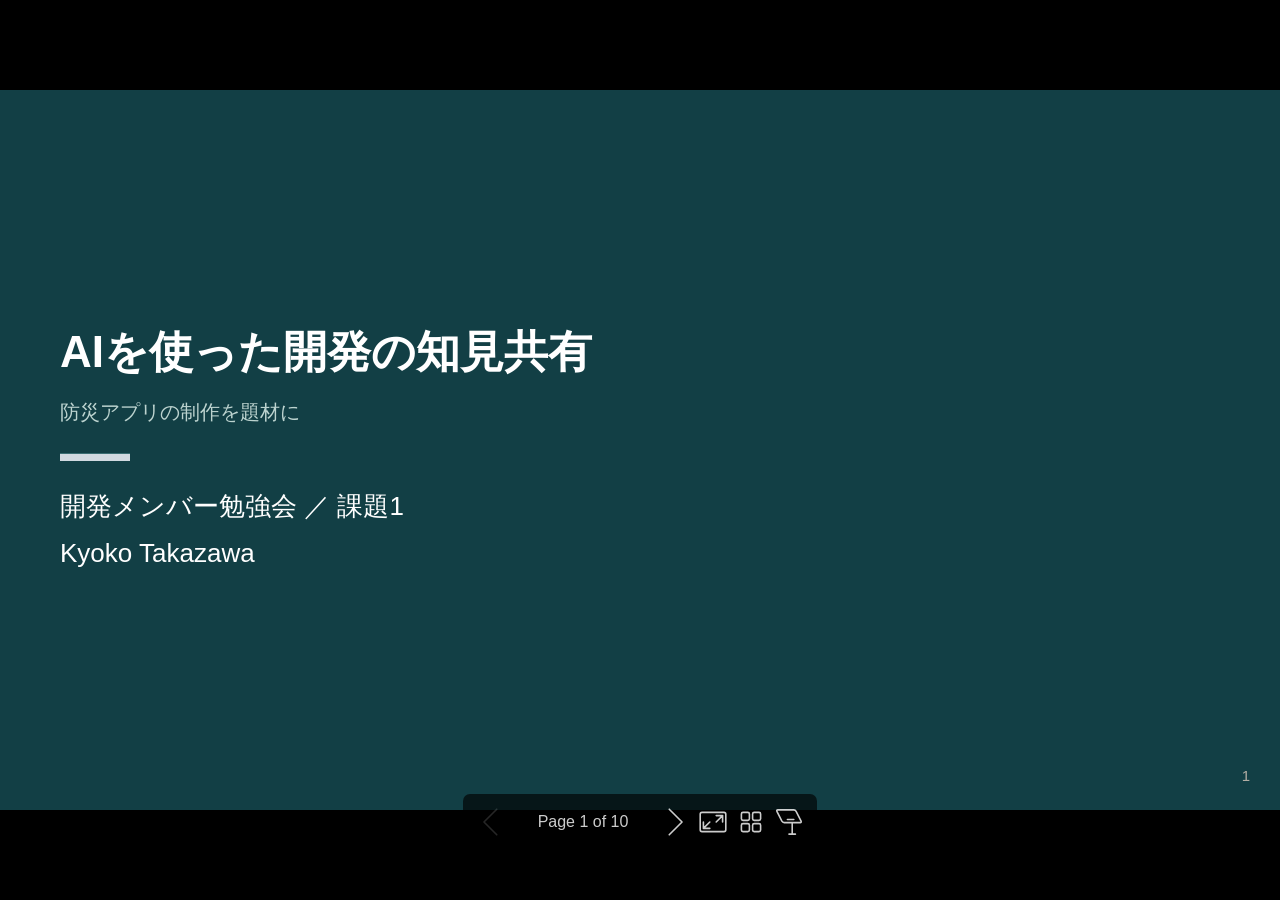
==== commit 737bec8b: "Improve readability: heading bands, larger text, more spacing Restyle the deck toward a highly reada" ====
--- a/docs/slides.html
+++ b/docs/slides.html
@@ -7,7 +7,7 @@
  * @auto-scaling true
  * @size 16:9 1280px 720px
  * @size 4:3 960px 720px
- */div#\:\$p > svg > foreignObject > section [data-theme=light],div#\:\$p > svg > foreignObject > section{color-scheme:light}div#\:\$p > svg > foreignObject > section [data-theme=dark],div#\:\$p > svg > foreignObject > section:where(.invert){color-scheme:dark}div#\:\$p > svg > foreignObject > section{-ms-text-size-adjust:100%;-webkit-text-size-adjust:100%;margin:0;font-weight:var(--base-text-weight-normal, 400);color:var(--fgColor-default);background-color:var(--bgColor-default);font-family:var(--fontStack-sansSerif, -apple-system, BlinkMacSystemFont, "Segoe UI", "Noto Sans", Helvetica, Arial, sans-serif, "Apple Color Emoji", "Segoe UI Emoji");font-size:16px;line-height:1.5;word-wrap:break-word}div#\:\$p > svg > foreignObject > section{--marpit-root-font-size:16px}div#\:\$p > svg > foreignObject > section a{text-decoration:underline;text-underline-offset:calc(var(--marpit-root-font-size, 1rem) * .2)}div#\:\$p > svg > foreignObject > section :is(h1, marp-h1):hover .anchor .octicon-link:before,div#\:\$p > svg > foreignObject > section :is(h2, marp-h2):hover .anchor .octicon-link:before,div#\:\$p > svg > foreignObject > section :is(h3, marp-h3):hover .anchor .octicon-link:before,div#\:\$p > svg > foreignObject > section :is(h4, marp-h4):hover .anchor .octicon-link:before,div#\:\$p > svg > foreignObject > section :is(h5, marp-h5):hover .anchor .octicon-link:before,div#\:\$p > svg > foreignObject > section :is(h6, marp-h6):hover .anchor .octicon-link:before{width:16px;height:16px;content:" ";display:inline-block;background-color:currentColor;-webkit-mask-image:url('data:image/svg+xml;charset=utf-8,<svg xmlns="http://www.w3.org/2000/svg" aria-hidden="true" viewBox="0 0 16 16"><path fill-rule="evenodd" d="M7.775 3.275a.75.75 0 0 0 1.06 1.06l1.25-1.25a2 2 0 1 1 2.83 2.83l-2.5 2.5a2 2 0 0 1-2.83 0 .75.75 0 0 0-1.06 1.06 3.5 3.5 0 0 0 4.95 0l2.5-2.5a3.5 3.5 0 0 0-4.95-4.95zm-4.69 9.64a2 2 0 0 1 0-2.83l2.5-2.5a2 2 0 0 1 2.83 0 .75.75 0 0 0 1.06-1.06 3.5 3.5 0 0 0-4.95 0l-2.5 2.5a3.5 3.5 0 0 0 4.95 4.95l1.25-1.25a.75.75 0 0 0-1.06-1.06l-1.25 1.25a2 2 0 0 1-2.83 0"/></svg>');mask-image:url('data:image/svg+xml;charset=utf-8,<svg xmlns="http://www.w3.org/2000/svg" aria-hidden="true" viewBox="0 0 16 16"><path fill-rule="evenodd" d="M7.775 3.275a.75.75 0 0 0 1.06 1.06l1.25-1.25a2 2 0 1 1 2.83 2.83l-2.5 2.5a2 2 0 0 1-2.83 0 .75.75 0 0 0-1.06 1.06 3.5 3.5 0 0 0 4.95 0l2.5-2.5a3.5 3.5 0 0 0-4.95-4.95zm-4.69 9.64a2 2 0 0 1 0-2.83l2.5-2.5a2 2 0 0 1 2.83 0 .75.75 0 0 0 1.06-1.06 3.5 3.5 0 0 0-4.95 0l-2.5 2.5a3.5 3.5 0 0 0 4.95 4.95l1.25-1.25a.75.75 0 0 0-1.06-1.06l-1.25 1.25a2 2 0 0 1-2.83 0"/></svg>')}div#\:\$p > svg > foreignObject > section details,div#\:\$p > svg > foreignObject > section figcaption,div#\:\$p > svg > foreignObject > section figure{display:block}div#\:\$p > svg > foreignObject > section summary{display:list-item}div#\:\$p > svg > foreignObject > section [hidden]{display:none!important}div#\:\$p > svg > foreignObject > section a{background-color:transparent;color:var(--fgColor-accent);text-decoration:none}div#\:\$p > svg > foreignObject > section abbr[title]{border-bottom:none;-webkit-text-decoration:underline dotted;text-decoration:underline dotted}div#\:\$p > svg > foreignObject > section b,div#\:\$p > svg > foreignObject > section strong{font-weight:var(--base-text-weight-semibold, 600)}div#\:\$p > svg > foreignObject > section dfn{font-style:italic}div#\:\$p > svg > foreignObject > section :is(h1, marp-h1){margin:.67em 0;font-weight:var(--base-text-weight-semibold, 600);padding-bottom:.3em;font-size:2em;border-bottom:1px solid var(--borderColor-muted)}div#\:\$p > svg > foreignObject > section mark{background-color:var(--bgColor-attention-muted);color:var(--fgColor-default)}div#\:\$p > svg > foreignObject > section small{font-size:90%}div#\:\$p > svg > foreignObject > section sub,div#\:\$p > svg > foreignObject > section sup{font-size:75%;line-height:0;position:relative;vertical-align:baseline}div#\:\$p > svg > foreignObject > section sub{bottom:-.25em}div#\:\$p > svg > foreignObject > section sup{top:-.5em}div#\:\$p > svg > foreignObject > section img{border-style:none;max-width:100%;box-sizing:content-box}div#\:\$p > svg > foreignObject > section code,div#\:\$p > svg > foreignObject > section kbd,div#\:\$p > svg > foreignObject > section :is(pre, marp-pre),div#\:\$p > svg > foreignObject > section samp{font-family:monospace;font-size:1em}div#\:\$p > svg > foreignObject > section figure{margin:1em var(--base-size-40)}div#\:\$p > svg > foreignObject > section hr{box-sizing:content-box;overflow:hidden;background:transparent;height:.25em;padding:0;margin:var(--base-size-24) 0;background-color:var(--borderColor-default);border:0}div#\:\$p > svg > foreignObject > section input{font:inherit;margin:0;overflow:visible;font-family:inherit;font-size:inherit;line-height:inherit}div#\:\$p > svg > foreignObject > section [type=button],div#\:\$p > svg > foreignObject > section [type=reset],div#\:\$p > svg > foreignObject > section [type=submit]{-webkit-appearance:button;-moz-appearance:button;appearance:button}div#\:\$p > svg > foreignObject > section [type=checkbox],div#\:\$p > svg > foreignObject > section [type=radio]{box-sizing:border-box;padding:0}div#\:\$p > svg > foreignObject > section [type=number]::-webkit-inner-spin-button,div#\:\$p > svg > foreignObject > section [type=number]::-webkit-outer-spin-button{height:auto}div#\:\$p > svg > foreignObject > section [type=search]::-webkit-search-cancel-button,div#\:\$p > svg > foreignObject > section [type=search]::-webkit-search-decoration{-webkit-appearance:none;appearance:none}div#\:\$p > svg > foreignObject > section ::-webkit-input-placeholder{color:inherit;opacity:.54}div#\:\$p > svg > foreignObject > section ::-webkit-file-upload-button{-webkit-appearance:button;appearance:button;font:inherit}div#\:\$p > svg > foreignObject > section a:hover{text-decoration:underline}div#\:\$p > svg > foreignObject > section ::-moz-placeholder{color:var(--fgColor-muted);opacity:1}div#\:\$p > svg > foreignObject > section ::placeholder{color:var(--fgColor-muted);opacity:1}div#\:\$p > svg > foreignObject > section hr:after,div#\:\$p > svg > foreignObject > section hr:before{display:table;content:""}div#\:\$p > svg > foreignObject > section hr:after{clear:both}div#\:\$p > svg > foreignObject > section table{border-spacing:0;border-collapse:collapse;display:block;width:-moz-max-content;width:max-content;max-width:100%;overflow:auto;font-variant:tabular-nums}div#\:\$p > svg > foreignObject > section td,div#\:\$p > svg > foreignObject > section th{padding:0}div#\:\$p > svg > foreignObject > section details summary{cursor:pointer}div#\:\$p > svg > foreignObject > section [role=button]:focus,div#\:\$p > svg > foreignObject > section a:focus,div#\:\$p > svg > foreignObject > section input[type=checkbox]:focus,div#\:\$p > svg > foreignObject > section input[type=radio]:focus{outline:2px solid var(--focus-outlineColor);outline-offset:-2px;box-shadow:none}div#\:\$p > svg > foreignObject > section [role=button]:focus:not(:focus-visible),div#\:\$p > svg > foreignObject > section a:focus:not(:focus-visible),div#\:\$p > svg > foreignObject > section input[type=checkbox]:focus:not(:focus-visible),div#\:\$p > svg > foreignObject > section input[type=radio]:focus:not(:focus-visible){outline:1px solid transparent}div#\:\$p > svg > foreignObject > section [role=button]:focus-visible,div#\:\$p > svg > foreignObject > section a:focus-visible,div#\:\$p > svg > foreignObject > section input[type=checkbox]:focus-visible,div#\:\$p > svg > foreignObject > section input[type=radio]:focus-visible{outline:2px solid var(--focus-outlineColor);outline-offset:-2px;box-shadow:none}div#\:\$p > svg > foreignObject > section a:not([class]):focus,div#\:\$p > svg > foreignObject > section a:not([class]):focus-visible,div#\:\$p > svg > foreignObject > section input[type=checkbox]:focus,div#\:\$p > svg > foreignObject > section input[type=checkbox]:focus-visible,div#\:\$p > svg > foreignObject > section input[type=radio]:focus,div#\:\$p > svg > foreignObject > section input[type=radio]:focus-visible{outline-offset:0}div#\:\$p > svg > foreignObject > section kbd{display:inline-block;padding:var(--base-size-4);font:11px var(--fontStack-monospace, ui-monospace, SFMono-Regular, SF Mono, Menlo, Consolas, Liberation Mono, monospace);line-height:10px;color:var(--fgColor-default);vertical-align:middle;background-color:var(--bgColor-muted);border-bottom-color:var(--borderColor-neutral-muted);border:1px solid var(--borderColor-neutral-muted);border-radius:6px;box-shadow:inset 0 -1px 0 var(--borderColor-neutral-muted)}div#\:\$p > svg > foreignObject > section :is(h1, marp-h1),div#\:\$p > svg > foreignObject > section :is(h2, marp-h2),div#\:\$p > svg > foreignObject > section :is(h3, marp-h3),div#\:\$p > svg > foreignObject > section :is(h4, marp-h4),div#\:\$p > svg > foreignObject > section :is(h5, marp-h5),div#\:\$p > svg > foreignObject > section :is(h6, marp-h6){margin-top:var(--base-size-24);margin-bottom:var(--base-size-16);font-weight:var(--base-text-weight-semibold, 600);line-height:1.25}div#\:\$p > svg > foreignObject > section :is(h2, marp-h2){padding-bottom:.3em;font-size:1.5em;border-bottom:1px solid var(--borderColor-muted)}div#\:\$p > svg > foreignObject > section :is(h2, marp-h2),div#\:\$p > svg > foreignObject > section :is(h3, marp-h3){font-weight:var(--base-text-weight-semibold, 600)}div#\:\$p > svg > foreignObject > section :is(h3, marp-h3){font-size:1.25em}div#\:\$p > svg > foreignObject > section :is(h4, marp-h4){font-size:1em}div#\:\$p > svg > foreignObject > section :is(h4, marp-h4),div#\:\$p > svg > foreignObject > section :is(h5, marp-h5){font-weight:var(--base-text-weight-semibold, 600)}div#\:\$p > svg > foreignObject > section :is(h5, marp-h5){font-size:.875em}div#\:\$p > svg > foreignObject > section :is(h6, marp-h6){font-weight:var(--base-text-weight-semibold, 600);font-size:.85em;color:var(--fgColor-muted)}div#\:\$p > svg > foreignObject > section p{margin-top:0;margin-bottom:10px}div#\:\$p > svg > foreignObject > section blockquote{margin:0;padding:0 1em;color:var(--fgColor-muted);border-left:.25em solid var(--borderColor-default)}div#\:\$p > svg > foreignObject > section ol,div#\:\$p > svg > foreignObject > section ul{margin-top:0;margin-bottom:0;padding-left:2em}div#\:\$p > svg > foreignObject > section ol ol,div#\:\$p > svg > foreignObject > section ul ol{list-style-type:lower-roman}div#\:\$p > svg > foreignObject > section ol ol ol,div#\:\$p > svg > foreignObject > section ol ul ol,div#\:\$p > svg > foreignObject > section ul ol ol,div#\:\$p > svg > foreignObject > section ul ul ol{list-style-type:lower-alpha}div#\:\$p > svg > foreignObject > section dd{margin-left:0}div#\:\$p > svg > foreignObject > section code,div#\:\$p > svg > foreignObject > section :is(pre, marp-pre),div#\:\$p > svg > foreignObject > section samp,div#\:\$p > svg > foreignObject > section tt{font-family:var(--fontStack-monospace, ui-monospace, SFMono-Regular, SF Mono, Menlo, Consolas, Liberation Mono, monospace);font-size:12px}div#\:\$p > svg > foreignObject > section :is(pre, marp-pre){margin-top:0;margin-bottom:0;word-wrap:normal}div#\:\$p > svg > foreignObject > section .octicon{display:inline-block;overflow:visible!important;vertical-align:text-bottom;fill:currentColor}div#\:\$p > svg > foreignObject > section input::-webkit-inner-spin-button,div#\:\$p > svg > foreignObject > section input::-webkit-outer-spin-button{margin:0;-webkit-appearance:none;appearance:none}div#\:\$p > svg > foreignObject > section .mr-2{margin-right:var(--base-size-8, 8px)!important}div#\:\$p > svg > foreignObject > section:after,div#\:\$p > svg > foreignObject > section:before{display:table}div#\:\$p > svg > foreignObject > section:after{clear:both}div#\:\$p > svg > foreignObject > section>:first-child{margin-top:0!important}div#\:\$p > svg > foreignObject > section>:last-child{margin-bottom:0!important}div#\:\$p > svg > foreignObject > section a:not([href]){color:inherit;text-decoration:none}div#\:\$p > svg > foreignObject > section .absent{color:var(--fgColor-danger)}div#\:\$p > svg > foreignObject > section .anchor{float:left;padding-right:var(--base-size-4);margin-left:-20px;line-height:1}div#\:\$p > svg > foreignObject > section .anchor:focus{outline:none}div#\:\$p > svg > foreignObject > section blockquote,div#\:\$p > svg > foreignObject > section details,div#\:\$p > svg > foreignObject > section dl,div#\:\$p > svg > foreignObject > section ol,div#\:\$p > svg > foreignObject > section p,div#\:\$p > svg > foreignObject > section :is(pre, marp-pre),div#\:\$p > svg > foreignObject > section table,div#\:\$p > svg > foreignObject > section ul{margin-top:0;margin-bottom:var(--base-size-16)}div#\:\$p > svg > foreignObject > section blockquote>:first-child{margin-top:0}div#\:\$p > svg > foreignObject > section blockquote>:last-child{margin-bottom:0}div#\:\$p > svg > foreignObject > section :is(h1, marp-h1) .octicon-link,div#\:\$p > svg > foreignObject > section :is(h2, marp-h2) .octicon-link,div#\:\$p > svg > foreignObject > section :is(h3, marp-h3) .octicon-link,div#\:\$p > svg > foreignObject > section :is(h4, marp-h4) .octicon-link,div#\:\$p > svg > foreignObject > section :is(h5, marp-h5) .octicon-link,div#\:\$p > svg > foreignObject > section :is(h6, marp-h6) .octicon-link{color:var(--fgColor-default);vertical-align:middle;visibility:hidden}div#\:\$p > svg > foreignObject > section :is(h1, marp-h1):hover .anchor,div#\:\$p > svg > foreignObject > section :is(h2, marp-h2):hover .anchor,div#\:\$p > svg > foreignObject > section :is(h3, marp-h3):hover .anchor,div#\:\$p > svg > foreignObject > section :is(h4, marp-h4):hover .anchor,div#\:\$p > svg > foreignObject > section :is(h5, marp-h5):hover .anchor,div#\:\$p > svg > foreignObject > section :is(h6, marp-h6):hover .anchor{text-decoration:none}div#\:\$p > svg > foreignObject > section :is(h1, marp-h1):hover .anchor .octicon-link,div#\:\$p > svg > foreignObject > section :is(h2, marp-h2):hover .anchor .octicon-link,div#\:\$p > svg > foreignObject > section :is(h3, marp-h3):hover .anchor .octicon-link,div#\:\$p > svg > foreignObject > section :is(h4, marp-h4):hover .anchor .octicon-link,div#\:\$p > svg > foreignObject > section :is(h5, marp-h5):hover .anchor .octicon-link,div#\:\$p > svg > foreignObject > section :is(h6, marp-h6):hover .anchor .octicon-link{visibility:visible}div#\:\$p > svg > foreignObject > section :is(h1, marp-h1) code,div#\:\$p > svg > foreignObject > section :is(h1, marp-h1) tt,div#\:\$p > svg > foreignObject > section :is(h2, marp-h2) code,div#\:\$p > svg > foreignObject > section :is(h2, marp-h2) tt,div#\:\$p > svg > foreignObject > section :is(h3, marp-h3) code,div#\:\$p > svg > foreignObject > section :is(h3, marp-h3) tt,div#\:\$p > svg > foreignObject > section :is(h4, marp-h4) code,div#\:\$p > svg > foreignObject > section :is(h4, marp-h4) tt,div#\:\$p > svg > foreignObject > section :is(h5, marp-h5) code,div#\:\$p > svg > foreignObject > section :is(h5, marp-h5) tt,div#\:\$p > svg > foreignObject > section :is(h6, marp-h6) code,div#\:\$p > svg > foreignObject > section :is(h6, marp-h6) tt{padding:0 .2em;font-size:inherit}div#\:\$p > svg > foreignObject > section summary :is(h1, marp-h1),div#\:\$p > svg > foreignObject > section summary :is(h2, marp-h2),div#\:\$p > svg > foreignObject > section summary :is(h3, marp-h3),div#\:\$p > svg > foreignObject > section summary :is(h4, marp-h4),div#\:\$p > svg > foreignObject > section summary :is(h5, marp-h5),div#\:\$p > svg > foreignObject > section summary :is(h6, marp-h6){display:inline-block}div#\:\$p > svg > foreignObject > section summary :is(h1, marp-h1) .anchor,div#\:\$p > svg > foreignObject > section summary :is(h2, marp-h2) .anchor,div#\:\$p > svg > foreignObject > section summary :is(h3, marp-h3) .anchor,div#\:\$p > svg > foreignObject > section summary :is(h4, marp-h4) .anchor,div#\:\$p > svg > foreignObject > section summary :is(h5, marp-h5) .anchor,div#\:\$p > svg > foreignObject > section summary :is(h6, marp-h6) .anchor{margin-left:-40px}div#\:\$p > svg > foreignObject > section summary :is(h1, marp-h1),div#\:\$p > svg > foreignObject > section summary :is(h2, marp-h2){padding-bottom:0;border-bottom:0}div#\:\$p > svg > foreignObject > section ol.no-list,div#\:\$p > svg > foreignObject > section ul.no-list{padding:0;list-style-type:none}div#\:\$p > svg > foreignObject > section ol[type="a s"]{list-style-type:lower-alpha}div#\:\$p > svg > foreignObject > section ol[type="A s"]{list-style-type:upper-alpha}div#\:\$p > svg > foreignObject > section ol[type="i s"]{list-style-type:lower-roman}div#\:\$p > svg > foreignObject > section ol[type="I s"]{list-style-type:upper-roman}div#\:\$p > svg > foreignObject > section div>ol:not([type]),div#\:\$p > svg > foreignObject > section ol[type="1"]{list-style-type:decimal}div#\:\$p > svg > foreignObject > section ol ol,div#\:\$p > svg > foreignObject > section ol ul,div#\:\$p > svg > foreignObject > section ul ol,div#\:\$p > svg > foreignObject > section ul ul{margin-top:0;margin-bottom:0}div#\:\$p > svg > foreignObject > section li>p{margin-top:var(--base-size-16)}div#\:\$p > svg > foreignObject > section li+li{margin-top:.25em}div#\:\$p > svg > foreignObject > section dl{padding:0}div#\:\$p > svg > foreignObject > section dl dt{padding:0;margin-top:var(--base-size-16);font-size:1em;font-style:italic;font-weight:var(--base-text-weight-semibold, 600)}div#\:\$p > svg > foreignObject > section dl dd{padding:0 var(--base-size-16);margin-bottom:var(--base-size-16)}div#\:\$p > svg > foreignObject > section table th{font-weight:var(--base-text-weight-semibold, 600)}div#\:\$p > svg > foreignObject > section table td,div#\:\$p > svg > foreignObject > section table th{padding:6px 13px;border:1px solid var(--borderColor-default)}div#\:\$p > svg > foreignObject > section table td>:last-child{margin-bottom:0}div#\:\$p > svg > foreignObject > section table tr{background-color:var(--bgColor-default);border-top:1px solid var(--borderColor-muted)}div#\:\$p > svg > foreignObject > section table tr:nth-child(2n){background-color:var(--bgColor-muted)}div#\:\$p > svg > foreignObject > section table img{background-color:transparent}div#\:\$p > svg > foreignObject > section img[align=right]{padding-left:20px}div#\:\$p > svg > foreignObject > section img[align=left]{padding-right:20px}div#\:\$p > svg > foreignObject > section .emoji{max-width:none;vertical-align:text-top;background-color:transparent}div#\:\$p > svg > foreignObject > section :is(span, marp-span).frame,div#\:\$p > svg > foreignObject > section :is(span, marp-span).frame>:is(span, marp-span){display:block;overflow:hidden}div#\:\$p > svg > foreignObject > section :is(span, marp-span).frame>:is(span, marp-span){float:left;width:auto;padding:7px;margin:13px 0 0;border:1px solid var(--borderColor-default)}div#\:\$p > svg > foreignObject > section :is(span, marp-span).frame :is(span, marp-span) img{display:block;float:left}div#\:\$p > svg > foreignObject > section :is(span, marp-span).frame :is(span, marp-span) :is(span, marp-span){display:block;padding:5px 0 0;clear:both;color:var(--fgColor-default)}div#\:\$p > svg > foreignObject > section :is(span, marp-span).align-center{display:block;overflow:hidden;clear:both}div#\:\$p > svg > foreignObject > section :is(span, marp-span).align-center>:is(span, marp-span){display:block;margin:13px auto 0;overflow:hidden;text-align:center}div#\:\$p > svg > foreignObject > section :is(span, marp-span).align-center :is(span, marp-span) img{margin:0 auto;text-align:center}div#\:\$p > svg > foreignObject > section :is(span, marp-span).align-right{display:block;overflow:hidden;clear:both}div#\:\$p > svg > foreignObject > section :is(span, marp-span).align-right>:is(span, marp-span){display:block;margin:13px 0 0;overflow:hidden;text-align:right}div#\:\$p > svg > foreignObject > section :is(span, marp-span).align-right :is(span, marp-span) img{margin:0;text-align:right}div#\:\$p > svg > foreignObject > section :is(span, marp-span).float-left{display:block;float:left;margin-right:13px;overflow:hidden}div#\:\$p > svg > foreignObject > section :is(span, marp-span).float-left :is(span, marp-span){margin:13px 0 0}div#\:\$p > svg > foreignObject > section :is(span, marp-span).float-right{display:block;float:right;margin-left:13px;overflow:hidden}div#\:\$p > svg > foreignObject > section :is(span, marp-span).float-right>:is(span, marp-span){display:block;margin:13px auto 0;overflow:hidden;text-align:right}div#\:\$p > svg > foreignObject > section code,div#\:\$p > svg > foreignObject > section tt{padding:.2em .4em;margin:0;font-size:85%;white-space:break-spaces;background-color:var(--bgColor-neutral-muted);border-radius:6px}div#\:\$p > svg > foreignObject > section code br,div#\:\$p > svg > foreignObject > section tt br{display:none}div#\:\$p > svg > foreignObject > section del code{text-decoration:inherit}div#\:\$p > svg > foreignObject > section samp{font-size:85%}div#\:\$p > svg > foreignObject > section :is(pre, marp-pre) code{font-size:100%}div#\:\$p > svg > foreignObject > section :is(pre, marp-pre)>code{padding:0;margin:0;word-break:normal;white-space:pre;background:transparent;border:0}div#\:\$p > svg > foreignObject > section .highlight{margin-bottom:var(--base-size-16)}div#\:\$p > svg > foreignObject > section .highlight :is(pre, marp-pre){margin-bottom:0;word-break:normal}div#\:\$p > svg > foreignObject > section :is(pre, marp-pre){padding:var(--base-size-16);overflow:auto;font-size:85%;line-height:1.45;color:var(--fgColor-default);background-color:var(--bgColor-muted);border-radius:6px}div#\:\$p > svg > foreignObject > section :is(pre, marp-pre) code,div#\:\$p > svg > foreignObject > section :is(pre, marp-pre) tt{display:inline;padding:0;margin:0;overflow:visible;line-height:inherit;word-wrap:normal;background-color:transparent;border:0}div#\:\$p > svg > foreignObject > section .csv-data td,div#\:\$p > svg > foreignObject > section .csv-data th{padding:5px;overflow:hidden;font-size:12px;line-height:1;text-align:left;white-space:nowrap}div#\:\$p > svg > foreignObject > section .csv-data .blob-num{padding:10px var(--base-size-8) 9px;text-align:right;background:var(--bgColor-default);border:0}div#\:\$p > svg > foreignObject > section .csv-data tr{border-top:0}div#\:\$p > svg > foreignObject > section .csv-data th{font-weight:var(--base-text-weight-semibold, 600);background:var(--bgColor-muted);border-top:0}div#\:\$p > svg > foreignObject > section [data-footnote-ref]:before{content:"["}div#\:\$p > svg > foreignObject > section [data-footnote-ref]:after{content:"]"}div#\:\$p > svg > foreignObject > section .footnotes{font-size:12px;color:var(--fgColor-muted);border-top:1px solid var(--borderColor-default)}div#\:\$p > svg > foreignObject > section div#\:\$p > svg > foreignObject > section section.footnotes{--marpit-root-font-size:12px}div#\:\$p > svg > foreignObject > section .footnotes ol,div#\:\$p > svg > foreignObject > section .footnotes ol ul{padding-left:var(--base-size-16)}div#\:\$p > svg > foreignObject > section .footnotes ol ul{display:inline-block;margin-top:var(--base-size-16)}div#\:\$p > svg > foreignObject > section .footnotes li{position:relative}div#\:\$p > svg > foreignObject > section .footnotes li:target:before{position:absolute;top:calc(var(--base-size-8)*-1);right:calc(var(--base-size-8)*-1);bottom:calc(var(--base-size-8)*-1);left:calc(var(--base-size-24)*-1);pointer-events:none;content:"";border:2px solid var(--borderColor-accent-emphasis);border-radius:6px}div#\:\$p > svg > foreignObject > section .footnotes li:target{color:var(--fgColor-default)}div#\:\$p > svg > foreignObject > section .footnotes .data-footnote-backref g-emoji{font-family:monospace}div#\:\$p > svg > foreignObject > section .pl-c{color:var(--color-prettylights-syntax-comment)}div#\:\$p > svg > foreignObject > section .pl-c1,div#\:\$p > svg > foreignObject > section .pl-s .pl-v{color:var(--color-prettylights-syntax-constant)}div#\:\$p > svg > foreignObject > section .pl-e,div#\:\$p > svg > foreignObject > section .pl-en{color:var(--color-prettylights-syntax-entity)}div#\:\$p > svg > foreignObject > section .pl-s .pl-s1,div#\:\$p > svg > foreignObject > section .pl-smi{color:var(--color-prettylights-syntax-storage-modifier-import)}div#\:\$p > svg > foreignObject > section .pl-ent{color:var(--color-prettylights-syntax-entity-tag)}div#\:\$p > svg > foreignObject > section .pl-k{color:var(--color-prettylights-syntax-keyword)}div#\:\$p > svg > foreignObject > section .pl-pds,div#\:\$p > svg > foreignObject > section .pl-s,div#\:\$p > svg > foreignObject > section .pl-s .pl-pse .pl-s1,div#\:\$p > svg > foreignObject > section .pl-sr,div#\:\$p > svg > foreignObject > section .pl-sr .pl-cce,div#\:\$p > svg > foreignObject > section .pl-sr .pl-sra,div#\:\$p > svg > foreignObject > section .pl-sr .pl-sre{color:var(--color-prettylights-syntax-string)}div#\:\$p > svg > foreignObject > section .pl-smw,div#\:\$p > svg > foreignObject > section .pl-v{color:var(--color-prettylights-syntax-variable)}div#\:\$p > svg > foreignObject > section .pl-bu{color:var(--color-prettylights-syntax-brackethighlighter-unmatched)}div#\:\$p > svg > foreignObject > section .pl-ii{color:var(--color-prettylights-syntax-invalid-illegal-text);background-color:var(--color-prettylights-syntax-invalid-illegal-bg)}div#\:\$p > svg > foreignObject > section .pl-c2{color:var(--color-prettylights-syntax-carriage-return-text);background-color:var(--color-prettylights-syntax-carriage-return-bg)}div#\:\$p > svg > foreignObject > section .pl-sr .pl-cce{font-weight:700;color:var(--color-prettylights-syntax-string-regexp)}div#\:\$p > svg > foreignObject > section .pl-ml{color:var(--color-prettylights-syntax-markup-list)}div#\:\$p > svg > foreignObject > section .pl-mh,div#\:\$p > svg > foreignObject > section .pl-mh .pl-en,div#\:\$p > svg > foreignObject > section .pl-ms{font-weight:700;color:var(--color-prettylights-syntax-markup-heading)}div#\:\$p > svg > foreignObject > section .pl-mi{font-style:italic;color:var(--color-prettylights-syntax-markup-italic)}div#\:\$p > svg > foreignObject > section .pl-mb{font-weight:700;color:var(--color-prettylights-syntax-markup-bold)}div#\:\$p > svg > foreignObject > section .pl-md{color:var(--color-prettylights-syntax-markup-deleted-text);background-color:var(--color-prettylights-syntax-markup-deleted-bg)}div#\:\$p > svg > foreignObject > section .pl-mi1{color:var(--color-prettylights-syntax-markup-inserted-text);background-color:var(--color-prettylights-syntax-markup-inserted-bg)}div#\:\$p > svg > foreignObject > section .pl-mc{color:var(--color-prettylights-syntax-markup-changed-text);background-color:var(--color-prettylights-syntax-markup-changed-bg)}div#\:\$p > svg > foreignObject > section .pl-mi2{color:var(--color-prettylights-syntax-markup-ignored-text);background-color:var(--color-prettylights-syntax-markup-ignored-bg)}div#\:\$p > svg > foreignObject > section .pl-mdr{font-weight:700;color:var(--color-prettylights-syntax-meta-diff-range)}div#\:\$p > svg > foreignObject > section .pl-ba{color:var(--color-prettylights-syntax-brackethighlighter-angle)}div#\:\$p > svg > foreignObject > section .pl-sg{color:var(--color-prettylights-syntax-sublimelinter-gutter-mark)}div#\:\$p > svg > foreignObject > section .pl-corl{text-decoration:underline;color:var(--color-prettylights-syntax-constant-other-reference-link)}div#\:\$p > svg > foreignObject > section [role=button]:focus:not(:focus-visible),div#\:\$p > svg > foreignObject > section [role=tabpanel][tabindex="0"]:focus:not(:focus-visible),div#\:\$p > svg > foreignObject > section a:focus:not(:focus-visible),div#\:\$p > svg > foreignObject > section button:focus:not(:focus-visible),div#\:\$p > svg > foreignObject > section summary:focus:not(:focus-visible){outline:none;box-shadow:none}div#\:\$p > svg > foreignObject > section [tabindex="0"]:focus:not(:focus-visible),div#\:\$p > svg > foreignObject > section details-dialog:focus:not(:focus-visible){outline:none}div#\:\$p > svg > foreignObject > section g-emoji{display:inline-block;min-width:1ch;font-family:Apple Color Emoji,Segoe UI Emoji,Segoe UI Symbol;font-size:1em;font-style:normal!important;font-weight:var(--base-text-weight-normal, 400);line-height:1;vertical-align:-.075em}div#\:\$p > svg > foreignObject > section g-emoji img{width:1em;height:1em}div#\:\$p > svg > foreignObject > section a:has(>p,>div,>:is(pre, marp-pre),>blockquote){display:block}div#\:\$p > svg > foreignObject > section a:has(>p,>div,>:is(pre, marp-pre),>blockquote):not(:has(.snippet-clipboard-content,>:is(pre, marp-pre))){width:-moz-fit-content;width:fit-content}div#\:\$p > svg > foreignObject > section a:has(>p,>div,>:is(pre, marp-pre),>blockquote):has(.snippet-clipboard-content,>:is(pre, marp-pre)):focus-visible{outline:2px solid var(--focus-outlineColor);outline-offset:2px}div#\:\$p > svg > foreignObject > section .task-list-item{list-style-type:none}div#\:\$p > svg > foreignObject > section .task-list-item label{font-weight:var(--base-text-weight-normal, 400)}div#\:\$p > svg > foreignObject > section .task-list-item.enabled label{cursor:pointer}div#\:\$p > svg > foreignObject > section .task-list-item+.task-list-item{margin-top:var(--base-size-4)}div#\:\$p > svg > foreignObject > section .task-list-item .handle{display:none}div#\:\$p > svg > foreignObject > section .task-list-item-checkbox{margin:0 .2em .25em -1.4em;vertical-align:middle}div#\:\$p > svg > foreignObject > section ul:dir(rtl) .task-list-item-checkbox{margin:0 -1.6em .25em .2em}div#\:\$p > svg > foreignObject > section ol:dir(rtl) .task-list-item-checkbox{margin:0 -1.6em .25em .2em}div#\:\$p > svg > foreignObject > section .contains-task-list:focus-within .task-list-item-convert-container,div#\:\$p > svg > foreignObject > section .contains-task-list:hover .task-list-item-convert-container{display:block;width:auto;height:24px;overflow:visible;clip-path:none}div#\:\$p > svg > foreignObject > section ::-webkit-calendar-picker-indicator{filter:invert(50%)}div#\:\$p > svg > foreignObject > section .markdown-alert{padding:var(--base-size-8) var(--base-size-16);margin-bottom:var(--base-size-16);color:inherit;border-left:.25em solid var(--borderColor-default)}div#\:\$p > svg > foreignObject > section .markdown-alert>:first-child{margin-top:0}div#\:\$p > svg > foreignObject > section .markdown-alert>:last-child{margin-bottom:0}div#\:\$p > svg > foreignObject > section .markdown-alert .markdown-alert-title{display:flex;font-weight:var(--base-text-weight-medium, 500);align-items:center;line-height:1}div#\:\$p > svg > foreignObject > section .markdown-alert.markdown-alert-note{border-left-color:var(--borderColor-accent-emphasis)}div#\:\$p > svg > foreignObject > section .markdown-alert.markdown-alert-note .markdown-alert-title{color:var(--fgColor-accent)}div#\:\$p > svg > foreignObject > section .markdown-alert.markdown-alert-important{border-left-color:var(--borderColor-done-emphasis)}div#\:\$p > svg > foreignObject > section .markdown-alert.markdown-alert-important .markdown-alert-title{color:var(--fgColor-done)}div#\:\$p > svg > foreignObject > section .markdown-alert.markdown-alert-warning{border-left-color:var(--borderColor-attention-emphasis)}div#\:\$p > svg > foreignObject > section .markdown-alert.markdown-alert-warning .markdown-alert-title{color:var(--fgColor-attention)}div#\:\$p > svg > foreignObject > section .markdown-alert.markdown-alert-tip{border-left-color:var(--borderColor-success-emphasis)}div#\:\$p > svg > foreignObject > section .markdown-alert.markdown-alert-tip .markdown-alert-title{color:var(--fgColor-success)}div#\:\$p > svg > foreignObject > section .markdown-alert.markdown-alert-caution{border-left-color:var(--borderColor-danger-emphasis)}div#\:\$p > svg > foreignObject > section .markdown-alert.markdown-alert-caution .markdown-alert-title{color:var(--fgColor-danger)}div#\:\$p > svg > foreignObject > section>:first-child>.heading-element:first-child{margin-top:0!important}div#\:\$p > svg > foreignObject > section .highlight :is(pre, marp-pre):has(+.zeroclipboard-container){min-height:52px}div#\:\$p > svg > foreignObject > section :is(h1, marp-h1){color:var(--h1-color);font-size:1.6em}div#\:\$p > svg > foreignObject > section :is(h1, marp-h1),div#\:\$p > svg > foreignObject > section :is(h2, marp-h2){border-bottom:none}div#\:\$p > svg > foreignObject > section :is(h2, marp-h2){font-size:1.3em}div#\:\$p > svg > foreignObject > section :is(h3, marp-h3){font-size:1.1em}div#\:\$p > svg > foreignObject > section :is(h4, marp-h4){font-size:1.05em}div#\:\$p > svg > foreignObject > section :is(h5, marp-h5){font-size:1em}div#\:\$p > svg > foreignObject > section :is(h6, marp-h6){font-size:.9em}div#\:\$p > svg > foreignObject > section :is(h1, marp-h1) strong,div#\:\$p > svg > foreignObject > section :is(h2, marp-h2) strong,div#\:\$p > svg > foreignObject > section :is(h3, marp-h3) strong,div#\:\$p > svg > foreignObject > section :is(h4, marp-h4) strong,div#\:\$p > svg > foreignObject > section :is(h5, marp-h5) strong,div#\:\$p > svg > foreignObject > section :is(h6, marp-h6) strong{font-weight:inherit;color:var(--heading-strong-color)}div#\:\$p > svg > foreignObject > section :is(h1, marp-h1)::part(auto-scaling),div#\:\$p > svg > foreignObject > section :is(h2, marp-h2)::part(auto-scaling),div#\:\$p > svg > foreignObject > section :is(h3, marp-h3)::part(auto-scaling),div#\:\$p > svg > foreignObject > section :is(h4, marp-h4)::part(auto-scaling),div#\:\$p > svg > foreignObject > section :is(h5, marp-h5)::part(auto-scaling),div#\:\$p > svg > foreignObject > section :is(h6, marp-h6)::part(auto-scaling){max-height:563px}div#\:\$p > svg > foreignObject > section hr{height:0;padding-top:.25em}div#\:\$p > svg > foreignObject > section img{background-color:transparent}div#\:\$p > svg > foreignObject > section :is(pre, marp-pre){border:1px solid var(--borderColor-default);line-height:1.15;overflow:visible}div#\:\$p > svg > foreignObject > section :is(pre, marp-pre)::part(auto-scaling){max-height:529px}div#\:\$p > svg > foreignObject > section :is(pre, marp-pre) :where(.hljs){color:var(--color-prettylights-syntax-storage-modifier-import)}div#\:\$p > svg > foreignObject > section :is(pre, marp-pre) :where(.hljs-doctag),div#\:\$p > svg > foreignObject > section :is(pre, marp-pre) :where(.hljs-keyword),div#\:\$p > svg > foreignObject > section :is(pre, marp-pre) :where(.hljs-meta .hljs-keyword),div#\:\$p > svg > foreignObject > section :is(pre, marp-pre) :where(.hljs-template-tag),div#\:\$p > svg > foreignObject > section :is(pre, marp-pre) :where(.hljs-template-variable),div#\:\$p > svg > foreignObject > section :is(pre, marp-pre) :where(.hljs-type),div#\:\$p > svg > foreignObject > section :is(pre, marp-pre) :where(.hljs-variable.language_){color:var(--color-prettylights-syntax-keyword)}div#\:\$p > svg > foreignObject > section :is(pre, marp-pre) :where(.hljs-title),div#\:\$p > svg > foreignObject > section :is(pre, marp-pre) :where(.hljs-title.class_),div#\:\$p > svg > foreignObject > section :is(pre, marp-pre) :where(.hljs-title.class_.inherited__),div#\:\$p > svg > foreignObject > section :is(pre, marp-pre) :where(.hljs-title.function_){color:var(--color-prettylights-syntax-entity)}div#\:\$p > svg > foreignObject > section :is(pre, marp-pre) :where(.hljs-attr),div#\:\$p > svg > foreignObject > section :is(pre, marp-pre) :where(.hljs-attribute),div#\:\$p > svg > foreignObject > section :is(pre, marp-pre) :where(.hljs-literal),div#\:\$p > svg > foreignObject > section :is(pre, marp-pre) :where(.hljs-meta),div#\:\$p > svg > foreignObject > section :is(pre, marp-pre) :where(.hljs-number),div#\:\$p > svg > foreignObject > section :is(pre, marp-pre) :where(.hljs-operator),div#\:\$p > svg > foreignObject > section :is(pre, marp-pre) :where(.hljs-selector-attr),div#\:\$p > svg > foreignObject > section :is(pre, marp-pre) :where(.hljs-selector-class),div#\:\$p > svg > foreignObject > section :is(pre, marp-pre) :where(.hljs-selector-id),div#\:\$p > svg > foreignObject > section :is(pre, marp-pre) :where(.hljs-variable){color:var(--color-prettylights-syntax-constant)}div#\:\$p > svg > foreignObject > section :is(pre, marp-pre) :where(.hljs-meta .hljs-string),div#\:\$p > svg > foreignObject > section :is(pre, marp-pre) :where(.hljs-regexp),div#\:\$p > svg > foreignObject > section :is(pre, marp-pre) :where(.hljs-string){color:var(--color-prettylights-syntax-string)}div#\:\$p > svg > foreignObject > section :is(pre, marp-pre) :where(.hljs-built_in),div#\:\$p > svg > foreignObject > section :is(pre, marp-pre) :where(.hljs-symbol){color:var(--color-prettylights-syntax-variable)}div#\:\$p > svg > foreignObject > section :is(pre, marp-pre) :where(.hljs-code),div#\:\$p > svg > foreignObject > section :is(pre, marp-pre) :where(.hljs-comment),div#\:\$p > svg > foreignObject > section :is(pre, marp-pre) :where(.hljs-formula){color:var(--color-prettylights-syntax-comment)}div#\:\$p > svg > foreignObject > section :is(pre, marp-pre) :where(.hljs-name),div#\:\$p > svg > foreignObject > section :is(pre, marp-pre) :where(.hljs-quote),div#\:\$p > svg > foreignObject > section :is(pre, marp-pre) :where(.hljs-selector-pseudo),div#\:\$p > svg > foreignObject > section :is(pre, marp-pre) :where(.hljs-selector-tag){color:var(--color-prettylights-syntax-entity-tag)}div#\:\$p > svg > foreignObject > section :is(pre, marp-pre) :where(.hljs-subst){color:var(--color-prettylights-syntax-storage-modifier-import)}div#\:\$p > svg > foreignObject > section :is(pre, marp-pre) :where(.hljs-section){font-weight:700;color:var(--color-prettylights-syntax-markup-heading)}div#\:\$p > svg > foreignObject > section :is(pre, marp-pre) :where(.hljs-bullet){color:var(--color-prettylights-syntax-markup-list)}div#\:\$p > svg > foreignObject > section :is(pre, marp-pre) :where(.hljs-emphasis){font-style:italic;color:var(--color-prettylights-syntax-markup-italic)}div#\:\$p > svg > foreignObject > section :is(pre, marp-pre) :where(.hljs-strong){font-weight:700;color:var(--color-prettylights-syntax-markup-bold)}div#\:\$p > svg > foreignObject > section :is(pre, marp-pre) :where(.hljs-addition){color:var(--color-prettylights-syntax-markup-inserted-text);background-color:var(--color-prettylights-syntax-markup-inserted-bg)}div#\:\$p > svg > foreignObject > section :is(pre, marp-pre) :where(.hljs-deletion){color:var(--color-prettylights-syntax-markup-deleted-text);background-color:var(--color-prettylights-syntax-markup-deleted-bg)}div#\:\$p > svg > foreignObject > section footer,div#\:\$p > svg > foreignObject > section header{margin:0;position:absolute;left:30px;color:var(--header-footer-color);font-size:18px}div#\:\$p > svg > foreignObject > section header{top:21px}div#\:\$p > svg > foreignObject > section footer{bottom:21px}div#\:\$p > svg > foreignObject > section{--h1-color:light-dark(#246, #cee7ff);--header-footer-color:light-dark(hsla(0,0%,40%,.75), hsla(0,0%,60%,.75));--heading-strong-color:light-dark(#48c, #7bf);--paginate-color:light-dark(#777, #999);--base-size-4:4px;--base-size-8:8px;--base-size-16:16px;--base-size-24:24px;--base-size-40:40px;display:block;font-size:29px;height:720px;padding:78.5px;place-content:safe center center;width:1280px;flex-flow:column nowrap;align-items:stretch}div#\:\$p > svg > foreignObject > section{--marpit-root-font-size:29px}div#\:\$p > svg > foreignObject > section>:last-child,div#\:\$p > svg > foreignObject > section[data-footer]>:nth-last-child(2){margin-bottom:0}div#\:\$p > svg > foreignObject > section>:first-child,div#\:\$p > svg > foreignObject > section>header:first-child+*{margin-top:0}div#\:\$p > svg > foreignObject > section:after{position:absolute;padding:0;right:30px;bottom:21px;font-size:24px;color:var(--paginate-color)}div#\:\$p > svg > foreignObject > section:after{--marpit-root-font-size:24px}div#\:\$p > svg > foreignObject > section[data-color] :is(h1, marp-h1),div#\:\$p > svg > foreignObject > section[data-color] :is(h2, marp-h2),div#\:\$p > svg > foreignObject > section[data-color] :is(h3, marp-h3),div#\:\$p > svg > foreignObject > section[data-color] :is(h4, marp-h4),div#\:\$p > svg > foreignObject > section[data-color] :is(h5, marp-h5),div#\:\$p > svg > foreignObject > section[data-color] :is(h6, marp-h6){color:currentcolor}div#\:\$p > svg > foreignObject > section{font-family:"Hiragino Kaku Gothic ProN", "Yu Gothic", Meiryo, "Noto Sans JP", sans-serif;background:#ffffff;color:#1b1a16;font-size:25px;padding:60px 66px;line-height:1.65;display:flex;flex-direction:column;justify-content:flex-start}div#\:\$p > svg > foreignObject > section{--marpit-root-font-size: 25px}div#\:\$p > svg > foreignObject > section :is(h1, marp-h1){color:#123f45;font-size:38px}div#\:\$p > svg > foreignObject > section :is(h2, marp-h2){color:#123f45;border-bottom:2px solid #1c5b63;padding-bottom:.18em;font-size:29px;margin:0 0 .8em}div#\:\$p > svg > foreignObject > section :is(h3, marp-h3){color:#1c5b63;font-size:20px;margin:.1em 0 .3em}div#\:\$p > svg > foreignObject > section strong{color:#0e3a40;font-weight:700}div#\:\$p > svg > foreignObject > section a{color:#1c5b63}div#\:\$p > svg > foreignObject > section ul, div#\:\$p > svg > foreignObject > section ol{margin:.2em 0;padding-left:1.3em}div#\:\$p > svg > foreignObject > section li{margin:.5em 0}div#\:\$p > svg > foreignObject > section li ul{margin:.2em 0}div#\:\$p > svg > foreignObject > section li li{margin:.28em 0;font-size:.92em;color:#45433d}div#\:\$p > svg > foreignObject > section table{font-size:.84em;border-collapse:collapse}div#\:\$p > svg > foreignObject > section th{background:#123f45;color:#fff}div#\:\$p > svg > foreignObject > section td, div#\:\$p > svg > foreignObject > section th{border:1px solid #d8d4cc;padding:6px 10px}div#\:\$p > svg > foreignObject > section small{color:#6b6862}div#\:\$p > svg > foreignObject > section::after{color:#b3aea4;font-size:15px}div#\:\$p > svg > foreignObject > section::after{--marpit-root-font-size: 15px}div#\:\$p > svg > foreignObject > section .cols{display:flex;gap:40px;align-items:flex-start;margin-top:.3em}div#\:\$p > svg > foreignObject > section .cols > div{flex:1}div#\:\$p > svg > foreignObject > section .note{color:#6b6862;font-size:.82em;margin-top:1.2em}div#\:\$p > svg > foreignObject > section section.note{--marpit-root-font-size: .82em}div#\:\$p > svg > foreignObject > section .lead{color:#123f45;font-weight:700;font-size:1.05em;margin:0 0 .3em}div#\:\$p > svg > foreignObject > section section.lead{--marpit-root-font-size: 1.05em}div#\:\$p > svg > foreignObject > section .chain{display:flex;flex-direction:column;gap:5px;margin:6px 0;align-items:stretch}div#\:\$p > svg > foreignObject > section .chain :is(span, marp-span){background:#f4f6f5;border:1px solid #cdddda;border-radius:6px;padding:7px 10px;font-size:.72em;text-align:center}div#\:\$p > svg > foreignObject > section .chain .ar{border:none;background:none;color:#93a6a4;padding:0;font-size:.68em}div#\:\$p > svg > foreignObject > section .chain div#\:\$p > svg > foreignObject > section section.ar{--marpit-root-font-size:.68em}div#\:\$p > svg > foreignObject > section .vc{background:#123f45;color:#fff;border-radius:6px;padding:9px 12px;margin-top:10px;font-weight:600;font-size:.74em}div#\:\$p > svg > foreignObject > section section.vc{--marpit-root-font-size:.74em}div#\:\$p > svg > foreignObject > section .vc.old{background:#eef1f0;color:#123f45;border:1px solid #cdddda}div#\:\$p > svg > foreignObject > section .cols.vcols{align-items:stretch}div#\:\$p > svg > foreignObject > section .vcols > div{display:flex;flex-direction:column}div#\:\$p > svg > foreignObject > section .vcols .vc{margin-top:auto}div#\:\$p > svg > foreignObject > section.title{background:#123f45;color:#fff;justify-content:center}div#\:\$p > svg > foreignObject > section.title :is(h1, marp-h1){color:#fff;font-size:42px;margin-bottom:.15em}div#\:\$p > svg > foreignObject > section.title :is(h3, marp-h3){color:#bcd3cf;font-weight:500}div#\:\$p > svg > foreignObject > section.title hr{border:none;border-top:1px solid #3a6d72;width:70px;margin:22px 0}div#\:\$p > svg > foreignObject > section[data-marpit-advanced-background="background"]{columns:initial!important;display:block!important;padding:0!important}div#\:\$p > svg > foreignObject > section[data-marpit-advanced-background="background"]::before, div#\:\$p > svg > foreignObject > section[data-marpit-advanced-background="background"]::after, div#\:\$p > svg > foreignObject > section[data-marpit-advanced-background="content"]::before, div#\:\$p > svg > foreignObject > section[data-marpit-advanced-background="content"]::after{display:none!important}div#\:\$p > svg > foreignObject > section[data-marpit-advanced-background="background"] > div[data-marpit-advanced-background-container]{all:initial;display:flex;flex-direction:row;height:100%;overflow:hidden;width:100%}div#\:\$p > svg > foreignObject > section[data-marpit-advanced-background="background"] > div[data-marpit-advanced-background-container][data-marpit-advanced-background-direction="vertical"]{flex-direction:column}div#\:\$p > svg > foreignObject > section[data-marpit-advanced-background="background"][data-marpit-advanced-background-split] > div[data-marpit-advanced-background-container]{width:var(--marpit-advanced-background-split, 50%)}div#\:\$p > svg > foreignObject > section[data-marpit-advanced-background="background"][data-marpit-advanced-background-split="right"] > div[data-marpit-advanced-background-container]{margin-left:calc(100% - var(--marpit-advanced-background-split, 50%))}div#\:\$p > svg > foreignObject > section[data-marpit-advanced-background="background"] > div[data-marpit-advanced-background-container] > figure{all:initial;background-position:center;background-repeat:no-repeat;background-size:cover;flex:auto;margin:0}div#\:\$p > svg > foreignObject > section[data-marpit-advanced-background="background"] > div[data-marpit-advanced-background-container] > figure > figcaption{position:absolute;border:0;clip:rect(0, 0, 0, 0);height:1px;margin:-1px;overflow:hidden;padding:0;white-space:nowrap;width:1px}div#\:\$p > svg > foreignObject > section[data-marpit-advanced-background="content"], div#\:\$p > svg > foreignObject > section[data-marpit-advanced-background="pseudo"]{background:transparent!important}div#\:\$p > svg > foreignObject > section[data-marpit-advanced-background="pseudo"], div#\:\$p > svg[data-marpit-svg] > foreignObject[data-marpit-advanced-background="pseudo"]{pointer-events:none!important}div#\:\$p > svg > foreignObject > section[data-marpit-advanced-background-split]{width:100%;height:100%}
+ */div#\:\$p > svg > foreignObject > section [data-theme=light],div#\:\$p > svg > foreignObject > section{color-scheme:light}div#\:\$p > svg > foreignObject > section [data-theme=dark],div#\:\$p > svg > foreignObject > section:where(.invert){color-scheme:dark}div#\:\$p > svg > foreignObject > section{-ms-text-size-adjust:100%;-webkit-text-size-adjust:100%;margin:0;font-weight:var(--base-text-weight-normal, 400);color:var(--fgColor-default);background-color:var(--bgColor-default);font-family:var(--fontStack-sansSerif, -apple-system, BlinkMacSystemFont, "Segoe UI", "Noto Sans", Helvetica, Arial, sans-serif, "Apple Color Emoji", "Segoe UI Emoji");font-size:16px;line-height:1.5;word-wrap:break-word}div#\:\$p > svg > foreignObject > section{--marpit-root-font-size:16px}div#\:\$p > svg > foreignObject > section a{text-decoration:underline;text-underline-offset:calc(var(--marpit-root-font-size, 1rem) * .2)}div#\:\$p > svg > foreignObject > section :is(h1, marp-h1):hover .anchor .octicon-link:before,div#\:\$p > svg > foreignObject > section :is(h2, marp-h2):hover .anchor .octicon-link:before,div#\:\$p > svg > foreignObject > section :is(h3, marp-h3):hover .anchor .octicon-link:before,div#\:\$p > svg > foreignObject > section :is(h4, marp-h4):hover .anchor .octicon-link:before,div#\:\$p > svg > foreignObject > section :is(h5, marp-h5):hover .anchor .octicon-link:before,div#\:\$p > svg > foreignObject > section :is(h6, marp-h6):hover .anchor .octicon-link:before{width:16px;height:16px;content:" ";display:inline-block;background-color:currentColor;-webkit-mask-image:url('data:image/svg+xml;charset=utf-8,<svg xmlns="http://www.w3.org/2000/svg" aria-hidden="true" viewBox="0 0 16 16"><path fill-rule="evenodd" d="M7.775 3.275a.75.75 0 0 0 1.06 1.06l1.25-1.25a2 2 0 1 1 2.83 2.83l-2.5 2.5a2 2 0 0 1-2.83 0 .75.75 0 0 0-1.06 1.06 3.5 3.5 0 0 0 4.95 0l2.5-2.5a3.5 3.5 0 0 0-4.95-4.95zm-4.69 9.64a2 2 0 0 1 0-2.83l2.5-2.5a2 2 0 0 1 2.83 0 .75.75 0 0 0 1.06-1.06 3.5 3.5 0 0 0-4.95 0l-2.5 2.5a3.5 3.5 0 0 0 4.95 4.95l1.25-1.25a.75.75 0 0 0-1.06-1.06l-1.25 1.25a2 2 0 0 1-2.83 0"/></svg>');mask-image:url('data:image/svg+xml;charset=utf-8,<svg xmlns="http://www.w3.org/2000/svg" aria-hidden="true" viewBox="0 0 16 16"><path fill-rule="evenodd" d="M7.775 3.275a.75.75 0 0 0 1.06 1.06l1.25-1.25a2 2 0 1 1 2.83 2.83l-2.5 2.5a2 2 0 0 1-2.83 0 .75.75 0 0 0-1.06 1.06 3.5 3.5 0 0 0 4.95 0l2.5-2.5a3.5 3.5 0 0 0-4.95-4.95zm-4.69 9.64a2 2 0 0 1 0-2.83l2.5-2.5a2 2 0 0 1 2.83 0 .75.75 0 0 0 1.06-1.06 3.5 3.5 0 0 0-4.95 0l-2.5 2.5a3.5 3.5 0 0 0 4.95 4.95l1.25-1.25a.75.75 0 0 0-1.06-1.06l-1.25 1.25a2 2 0 0 1-2.83 0"/></svg>')}div#\:\$p > svg > foreignObject > section details,div#\:\$p > svg > foreignObject > section figcaption,div#\:\$p > svg > foreignObject > section figure{display:block}div#\:\$p > svg > foreignObject > section summary{display:list-item}div#\:\$p > svg > foreignObject > section [hidden]{display:none!important}div#\:\$p > svg > foreignObject > section a{background-color:transparent;color:var(--fgColor-accent);text-decoration:none}div#\:\$p > svg > foreignObject > section abbr[title]{border-bottom:none;-webkit-text-decoration:underline dotted;text-decoration:underline dotted}div#\:\$p > svg > foreignObject > section b,div#\:\$p > svg > foreignObject > section strong{font-weight:var(--base-text-weight-semibold, 600)}div#\:\$p > svg > foreignObject > section dfn{font-style:italic}div#\:\$p > svg > foreignObject > section :is(h1, marp-h1){margin:.67em 0;font-weight:var(--base-text-weight-semibold, 600);padding-bottom:.3em;font-size:2em;border-bottom:1px solid var(--borderColor-muted)}div#\:\$p > svg > foreignObject > section mark{background-color:var(--bgColor-attention-muted);color:var(--fgColor-default)}div#\:\$p > svg > foreignObject > section small{font-size:90%}div#\:\$p > svg > foreignObject > section sub,div#\:\$p > svg > foreignObject > section sup{font-size:75%;line-height:0;position:relative;vertical-align:baseline}div#\:\$p > svg > foreignObject > section sub{bottom:-.25em}div#\:\$p > svg > foreignObject > section sup{top:-.5em}div#\:\$p > svg > foreignObject > section img{border-style:none;max-width:100%;box-sizing:content-box}div#\:\$p > svg > foreignObject > section code,div#\:\$p > svg > foreignObject > section kbd,div#\:\$p > svg > foreignObject > section :is(pre, marp-pre),div#\:\$p > svg > foreignObject > section samp{font-family:monospace;font-size:1em}div#\:\$p > svg > foreignObject > section figure{margin:1em var(--base-size-40)}div#\:\$p > svg > foreignObject > section hr{box-sizing:content-box;overflow:hidden;background:transparent;height:.25em;padding:0;margin:var(--base-size-24) 0;background-color:var(--borderColor-default);border:0}div#\:\$p > svg > foreignObject > section input{font:inherit;margin:0;overflow:visible;font-family:inherit;font-size:inherit;line-height:inherit}div#\:\$p > svg > foreignObject > section [type=button],div#\:\$p > svg > foreignObject > section [type=reset],div#\:\$p > svg > foreignObject > section [type=submit]{-webkit-appearance:button;-moz-appearance:button;appearance:button}div#\:\$p > svg > foreignObject > section [type=checkbox],div#\:\$p > svg > foreignObject > section [type=radio]{box-sizing:border-box;padding:0}div#\:\$p > svg > foreignObject > section [type=number]::-webkit-inner-spin-button,div#\:\$p > svg > foreignObject > section [type=number]::-webkit-outer-spin-button{height:auto}div#\:\$p > svg > foreignObject > section [type=search]::-webkit-search-cancel-button,div#\:\$p > svg > foreignObject > section [type=search]::-webkit-search-decoration{-webkit-appearance:none;appearance:none}div#\:\$p > svg > foreignObject > section ::-webkit-input-placeholder{color:inherit;opacity:.54}div#\:\$p > svg > foreignObject > section ::-webkit-file-upload-button{-webkit-appearance:button;appearance:button;font:inherit}div#\:\$p > svg > foreignObject > section a:hover{text-decoration:underline}div#\:\$p > svg > foreignObject > section ::-moz-placeholder{color:var(--fgColor-muted);opacity:1}div#\:\$p > svg > foreignObject > section ::placeholder{color:var(--fgColor-muted);opacity:1}div#\:\$p > svg > foreignObject > section hr:after,div#\:\$p > svg > foreignObject > section hr:before{display:table;content:""}div#\:\$p > svg > foreignObject > section hr:after{clear:both}div#\:\$p > svg > foreignObject > section table{border-spacing:0;border-collapse:collapse;display:block;width:-moz-max-content;width:max-content;max-width:100%;overflow:auto;font-variant:tabular-nums}div#\:\$p > svg > foreignObject > section td,div#\:\$p > svg > foreignObject > section th{padding:0}div#\:\$p > svg > foreignObject > section details summary{cursor:pointer}div#\:\$p > svg > foreignObject > section [role=button]:focus,div#\:\$p > svg > foreignObject > section a:focus,div#\:\$p > svg > foreignObject > section input[type=checkbox]:focus,div#\:\$p > svg > foreignObject > section input[type=radio]:focus{outline:2px solid var(--focus-outlineColor);outline-offset:-2px;box-shadow:none}div#\:\$p > svg > foreignObject > section [role=button]:focus:not(:focus-visible),div#\:\$p > svg > foreignObject > section a:focus:not(:focus-visible),div#\:\$p > svg > foreignObject > section input[type=checkbox]:focus:not(:focus-visible),div#\:\$p > svg > foreignObject > section input[type=radio]:focus:not(:focus-visible){outline:1px solid transparent}div#\:\$p > svg > foreignObject > section [role=button]:focus-visible,div#\:\$p > svg > foreignObject > section a:focus-visible,div#\:\$p > svg > foreignObject > section input[type=checkbox]:focus-visible,div#\:\$p > svg > foreignObject > section input[type=radio]:focus-visible{outline:2px solid var(--focus-outlineColor);outline-offset:-2px;box-shadow:none}div#\:\$p > svg > foreignObject > section a:not([class]):focus,div#\:\$p > svg > foreignObject > section a:not([class]):focus-visible,div#\:\$p > svg > foreignObject > section input[type=checkbox]:focus,div#\:\$p > svg > foreignObject > section input[type=checkbox]:focus-visible,div#\:\$p > svg > foreignObject > section input[type=radio]:focus,div#\:\$p > svg > foreignObject > section input[type=radio]:focus-visible{outline-offset:0}div#\:\$p > svg > foreignObject > section kbd{display:inline-block;padding:var(--base-size-4);font:11px var(--fontStack-monospace, ui-monospace, SFMono-Regular, SF Mono, Menlo, Consolas, Liberation Mono, monospace);line-height:10px;color:var(--fgColor-default);vertical-align:middle;background-color:var(--bgColor-muted);border-bottom-color:var(--borderColor-neutral-muted);border:1px solid var(--borderColor-neutral-muted);border-radius:6px;box-shadow:inset 0 -1px 0 var(--borderColor-neutral-muted)}div#\:\$p > svg > foreignObject > section :is(h1, marp-h1),div#\:\$p > svg > foreignObject > section :is(h2, marp-h2),div#\:\$p > svg > foreignObject > section :is(h3, marp-h3),div#\:\$p > svg > foreignObject > section :is(h4, marp-h4),div#\:\$p > svg > foreignObject > section :is(h5, marp-h5),div#\:\$p > svg > foreignObject > section :is(h6, marp-h6){margin-top:var(--base-size-24);margin-bottom:var(--base-size-16);font-weight:var(--base-text-weight-semibold, 600);line-height:1.25}div#\:\$p > svg > foreignObject > section :is(h2, marp-h2){padding-bottom:.3em;font-size:1.5em;border-bottom:1px solid var(--borderColor-muted)}div#\:\$p > svg > foreignObject > section :is(h2, marp-h2),div#\:\$p > svg > foreignObject > section :is(h3, marp-h3){font-weight:var(--base-text-weight-semibold, 600)}div#\:\$p > svg > foreignObject > section :is(h3, marp-h3){font-size:1.25em}div#\:\$p > svg > foreignObject > section :is(h4, marp-h4){font-size:1em}div#\:\$p > svg > foreignObject > section :is(h4, marp-h4),div#\:\$p > svg > foreignObject > section :is(h5, marp-h5){font-weight:var(--base-text-weight-semibold, 600)}div#\:\$p > svg > foreignObject > section :is(h5, marp-h5){font-size:.875em}div#\:\$p > svg > foreignObject > section :is(h6, marp-h6){font-weight:var(--base-text-weight-semibold, 600);font-size:.85em;color:var(--fgColor-muted)}div#\:\$p > svg > foreignObject > section p{margin-top:0;margin-bottom:10px}div#\:\$p > svg > foreignObject > section blockquote{margin:0;padding:0 1em;color:var(--fgColor-muted);border-left:.25em solid var(--borderColor-default)}div#\:\$p > svg > foreignObject > section ol,div#\:\$p > svg > foreignObject > section ul{margin-top:0;margin-bottom:0;padding-left:2em}div#\:\$p > svg > foreignObject > section ol ol,div#\:\$p > svg > foreignObject > section ul ol{list-style-type:lower-roman}div#\:\$p > svg > foreignObject > section ol ol ol,div#\:\$p > svg > foreignObject > section ol ul ol,div#\:\$p > svg > foreignObject > section ul ol ol,div#\:\$p > svg > foreignObject > section ul ul ol{list-style-type:lower-alpha}div#\:\$p > svg > foreignObject > section dd{margin-left:0}div#\:\$p > svg > foreignObject > section code,div#\:\$p > svg > foreignObject > section :is(pre, marp-pre),div#\:\$p > svg > foreignObject > section samp,div#\:\$p > svg > foreignObject > section tt{font-family:var(--fontStack-monospace, ui-monospace, SFMono-Regular, SF Mono, Menlo, Consolas, Liberation Mono, monospace);font-size:12px}div#\:\$p > svg > foreignObject > section :is(pre, marp-pre){margin-top:0;margin-bottom:0;word-wrap:normal}div#\:\$p > svg > foreignObject > section .octicon{display:inline-block;overflow:visible!important;vertical-align:text-bottom;fill:currentColor}div#\:\$p > svg > foreignObject > section input::-webkit-inner-spin-button,div#\:\$p > svg > foreignObject > section input::-webkit-outer-spin-button{margin:0;-webkit-appearance:none;appearance:none}div#\:\$p > svg > foreignObject > section .mr-2{margin-right:var(--base-size-8, 8px)!important}div#\:\$p > svg > foreignObject > section:after,div#\:\$p > svg > foreignObject > section:before{display:table}div#\:\$p > svg > foreignObject > section:after{clear:both}div#\:\$p > svg > foreignObject > section>:first-child{margin-top:0!important}div#\:\$p > svg > foreignObject > section>:last-child{margin-bottom:0!important}div#\:\$p > svg > foreignObject > section a:not([href]){color:inherit;text-decoration:none}div#\:\$p > svg > foreignObject > section .absent{color:var(--fgColor-danger)}div#\:\$p > svg > foreignObject > section .anchor{float:left;padding-right:var(--base-size-4);margin-left:-20px;line-height:1}div#\:\$p > svg > foreignObject > section .anchor:focus{outline:none}div#\:\$p > svg > foreignObject > section blockquote,div#\:\$p > svg > foreignObject > section details,div#\:\$p > svg > foreignObject > section dl,div#\:\$p > svg > foreignObject > section ol,div#\:\$p > svg > foreignObject > section p,div#\:\$p > svg > foreignObject > section :is(pre, marp-pre),div#\:\$p > svg > foreignObject > section table,div#\:\$p > svg > foreignObject > section ul{margin-top:0;margin-bottom:var(--base-size-16)}div#\:\$p > svg > foreignObject > section blockquote>:first-child{margin-top:0}div#\:\$p > svg > foreignObject > section blockquote>:last-child{margin-bottom:0}div#\:\$p > svg > foreignObject > section :is(h1, marp-h1) .octicon-link,div#\:\$p > svg > foreignObject > section :is(h2, marp-h2) .octicon-link,div#\:\$p > svg > foreignObject > section :is(h3, marp-h3) .octicon-link,div#\:\$p > svg > foreignObject > section :is(h4, marp-h4) .octicon-link,div#\:\$p > svg > foreignObject > section :is(h5, marp-h5) .octicon-link,div#\:\$p > svg > foreignObject > section :is(h6, marp-h6) .octicon-link{color:var(--fgColor-default);vertical-align:middle;visibility:hidden}div#\:\$p > svg > foreignObject > section :is(h1, marp-h1):hover .anchor,div#\:\$p > svg > foreignObject > section :is(h2, marp-h2):hover .anchor,div#\:\$p > svg > foreignObject > section :is(h3, marp-h3):hover .anchor,div#\:\$p > svg > foreignObject > section :is(h4, marp-h4):hover .anchor,div#\:\$p > svg > foreignObject > section :is(h5, marp-h5):hover .anchor,div#\:\$p > svg > foreignObject > section :is(h6, marp-h6):hover .anchor{text-decoration:none}div#\:\$p > svg > foreignObject > section :is(h1, marp-h1):hover .anchor .octicon-link,div#\:\$p > svg > foreignObject > section :is(h2, marp-h2):hover .anchor .octicon-link,div#\:\$p > svg > foreignObject > section :is(h3, marp-h3):hover .anchor .octicon-link,div#\:\$p > svg > foreignObject > section :is(h4, marp-h4):hover .anchor .octicon-link,div#\:\$p > svg > foreignObject > section :is(h5, marp-h5):hover .anchor .octicon-link,div#\:\$p > svg > foreignObject > section :is(h6, marp-h6):hover .anchor .octicon-link{visibility:visible}div#\:\$p > svg > foreignObject > section :is(h1, marp-h1) code,div#\:\$p > svg > foreignObject > section :is(h1, marp-h1) tt,div#\:\$p > svg > foreignObject > section :is(h2, marp-h2) code,div#\:\$p > svg > foreignObject > section :is(h2, marp-h2) tt,div#\:\$p > svg > foreignObject > section :is(h3, marp-h3) code,div#\:\$p > svg > foreignObject > section :is(h3, marp-h3) tt,div#\:\$p > svg > foreignObject > section :is(h4, marp-h4) code,div#\:\$p > svg > foreignObject > section :is(h4, marp-h4) tt,div#\:\$p > svg > foreignObject > section :is(h5, marp-h5) code,div#\:\$p > svg > foreignObject > section :is(h5, marp-h5) tt,div#\:\$p > svg > foreignObject > section :is(h6, marp-h6) code,div#\:\$p > svg > foreignObject > section :is(h6, marp-h6) tt{padding:0 .2em;font-size:inherit}div#\:\$p > svg > foreignObject > section summary :is(h1, marp-h1),div#\:\$p > svg > foreignObject > section summary :is(h2, marp-h2),div#\:\$p > svg > foreignObject > section summary :is(h3, marp-h3),div#\:\$p > svg > foreignObject > section summary :is(h4, marp-h4),div#\:\$p > svg > foreignObject > section summary :is(h5, marp-h5),div#\:\$p > svg > foreignObject > section summary :is(h6, marp-h6){display:inline-block}div#\:\$p > svg > foreignObject > section summary :is(h1, marp-h1) .anchor,div#\:\$p > svg > foreignObject > section summary :is(h2, marp-h2) .anchor,div#\:\$p > svg > foreignObject > section summary :is(h3, marp-h3) .anchor,div#\:\$p > svg > foreignObject > section summary :is(h4, marp-h4) .anchor,div#\:\$p > svg > foreignObject > section summary :is(h5, marp-h5) .anchor,div#\:\$p > svg > foreignObject > section summary :is(h6, marp-h6) .anchor{margin-left:-40px}div#\:\$p > svg > foreignObject > section summary :is(h1, marp-h1),div#\:\$p > svg > foreignObject > section summary :is(h2, marp-h2){padding-bottom:0;border-bottom:0}div#\:\$p > svg > foreignObject > section ol.no-list,div#\:\$p > svg > foreignObject > section ul.no-list{padding:0;list-style-type:none}div#\:\$p > svg > foreignObject > section ol[type="a s"]{list-style-type:lower-alpha}div#\:\$p > svg > foreignObject > section ol[type="A s"]{list-style-type:upper-alpha}div#\:\$p > svg > foreignObject > section ol[type="i s"]{list-style-type:lower-roman}div#\:\$p > svg > foreignObject > section ol[type="I s"]{list-style-type:upper-roman}div#\:\$p > svg > foreignObject > section div>ol:not([type]),div#\:\$p > svg > foreignObject > section ol[type="1"]{list-style-type:decimal}div#\:\$p > svg > foreignObject > section ol ol,div#\:\$p > svg > foreignObject > section ol ul,div#\:\$p > svg > foreignObject > section ul ol,div#\:\$p > svg > foreignObject > section ul ul{margin-top:0;margin-bottom:0}div#\:\$p > svg > foreignObject > section li>p{margin-top:var(--base-size-16)}div#\:\$p > svg > foreignObject > section li+li{margin-top:.25em}div#\:\$p > svg > foreignObject > section dl{padding:0}div#\:\$p > svg > foreignObject > section dl dt{padding:0;margin-top:var(--base-size-16);font-size:1em;font-style:italic;font-weight:var(--base-text-weight-semibold, 600)}div#\:\$p > svg > foreignObject > section dl dd{padding:0 var(--base-size-16);margin-bottom:var(--base-size-16)}div#\:\$p > svg > foreignObject > section table th{font-weight:var(--base-text-weight-semibold, 600)}div#\:\$p > svg > foreignObject > section table td,div#\:\$p > svg > foreignObject > section table th{padding:6px 13px;border:1px solid var(--borderColor-default)}div#\:\$p > svg > foreignObject > section table td>:last-child{margin-bottom:0}div#\:\$p > svg > foreignObject > section table tr{background-color:var(--bgColor-default);border-top:1px solid var(--borderColor-muted)}div#\:\$p > svg > foreignObject > section table tr:nth-child(2n){background-color:var(--bgColor-muted)}div#\:\$p > svg > foreignObject > section table img{background-color:transparent}div#\:\$p > svg > foreignObject > section img[align=right]{padding-left:20px}div#\:\$p > svg > foreignObject > section img[align=left]{padding-right:20px}div#\:\$p > svg > foreignObject > section .emoji{max-width:none;vertical-align:text-top;background-color:transparent}div#\:\$p > svg > foreignObject > section :is(span, marp-span).frame,div#\:\$p > svg > foreignObject > section :is(span, marp-span).frame>:is(span, marp-span){display:block;overflow:hidden}div#\:\$p > svg > foreignObject > section :is(span, marp-span).frame>:is(span, marp-span){float:left;width:auto;padding:7px;margin:13px 0 0;border:1px solid var(--borderColor-default)}div#\:\$p > svg > foreignObject > section :is(span, marp-span).frame :is(span, marp-span) img{display:block;float:left}div#\:\$p > svg > foreignObject > section :is(span, marp-span).frame :is(span, marp-span) :is(span, marp-span){display:block;padding:5px 0 0;clear:both;color:var(--fgColor-default)}div#\:\$p > svg > foreignObject > section :is(span, marp-span).align-center{display:block;overflow:hidden;clear:both}div#\:\$p > svg > foreignObject > section :is(span, marp-span).align-center>:is(span, marp-span){display:block;margin:13px auto 0;overflow:hidden;text-align:center}div#\:\$p > svg > foreignObject > section :is(span, marp-span).align-center :is(span, marp-span) img{margin:0 auto;text-align:center}div#\:\$p > svg > foreignObject > section :is(span, marp-span).align-right{display:block;overflow:hidden;clear:both}div#\:\$p > svg > foreignObject > section :is(span, marp-span).align-right>:is(span, marp-span){display:block;margin:13px 0 0;overflow:hidden;text-align:right}div#\:\$p > svg > foreignObject > section :is(span, marp-span).align-right :is(span, marp-span) img{margin:0;text-align:right}div#\:\$p > svg > foreignObject > section :is(span, marp-span).float-left{display:block;float:left;margin-right:13px;overflow:hidden}div#\:\$p > svg > foreignObject > section :is(span, marp-span).float-left :is(span, marp-span){margin:13px 0 0}div#\:\$p > svg > foreignObject > section :is(span, marp-span).float-right{display:block;float:right;margin-left:13px;overflow:hidden}div#\:\$p > svg > foreignObject > section :is(span, marp-span).float-right>:is(span, marp-span){display:block;margin:13px auto 0;overflow:hidden;text-align:right}div#\:\$p > svg > foreignObject > section code,div#\:\$p > svg > foreignObject > section tt{padding:.2em .4em;margin:0;font-size:85%;white-space:break-spaces;background-color:var(--bgColor-neutral-muted);border-radius:6px}div#\:\$p > svg > foreignObject > section code br,div#\:\$p > svg > foreignObject > section tt br{display:none}div#\:\$p > svg > foreignObject > section del code{text-decoration:inherit}div#\:\$p > svg > foreignObject > section samp{font-size:85%}div#\:\$p > svg > foreignObject > section :is(pre, marp-pre) code{font-size:100%}div#\:\$p > svg > foreignObject > section :is(pre, marp-pre)>code{padding:0;margin:0;word-break:normal;white-space:pre;background:transparent;border:0}div#\:\$p > svg > foreignObject > section .highlight{margin-bottom:var(--base-size-16)}div#\:\$p > svg > foreignObject > section .highlight :is(pre, marp-pre){margin-bottom:0;word-break:normal}div#\:\$p > svg > foreignObject > section :is(pre, marp-pre){padding:var(--base-size-16);overflow:auto;font-size:85%;line-height:1.45;color:var(--fgColor-default);background-color:var(--bgColor-muted);border-radius:6px}div#\:\$p > svg > foreignObject > section :is(pre, marp-pre) code,div#\:\$p > svg > foreignObject > section :is(pre, marp-pre) tt{display:inline;padding:0;margin:0;overflow:visible;line-height:inherit;word-wrap:normal;background-color:transparent;border:0}div#\:\$p > svg > foreignObject > section .csv-data td,div#\:\$p > svg > foreignObject > section .csv-data th{padding:5px;overflow:hidden;font-size:12px;line-height:1;text-align:left;white-space:nowrap}div#\:\$p > svg > foreignObject > section .csv-data .blob-num{padding:10px var(--base-size-8) 9px;text-align:right;background:var(--bgColor-default);border:0}div#\:\$p > svg > foreignObject > section .csv-data tr{border-top:0}div#\:\$p > svg > foreignObject > section .csv-data th{font-weight:var(--base-text-weight-semibold, 600);background:var(--bgColor-muted);border-top:0}div#\:\$p > svg > foreignObject > section [data-footnote-ref]:before{content:"["}div#\:\$p > svg > foreignObject > section [data-footnote-ref]:after{content:"]"}div#\:\$p > svg > foreignObject > section .footnotes{font-size:12px;color:var(--fgColor-muted);border-top:1px solid var(--borderColor-default)}div#\:\$p > svg > foreignObject > section div#\:\$p > svg > foreignObject > section section.footnotes{--marpit-root-font-size:12px}div#\:\$p > svg > foreignObject > section .footnotes ol,div#\:\$p > svg > foreignObject > section .footnotes ol ul{padding-left:var(--base-size-16)}div#\:\$p > svg > foreignObject > section .footnotes ol ul{display:inline-block;margin-top:var(--base-size-16)}div#\:\$p > svg > foreignObject > section .footnotes li{position:relative}div#\:\$p > svg > foreignObject > section .footnotes li:target:before{position:absolute;top:calc(var(--base-size-8)*-1);right:calc(var(--base-size-8)*-1);bottom:calc(var(--base-size-8)*-1);left:calc(var(--base-size-24)*-1);pointer-events:none;content:"";border:2px solid var(--borderColor-accent-emphasis);border-radius:6px}div#\:\$p > svg > foreignObject > section .footnotes li:target{color:var(--fgColor-default)}div#\:\$p > svg > foreignObject > section .footnotes .data-footnote-backref g-emoji{font-family:monospace}div#\:\$p > svg > foreignObject > section .pl-c{color:var(--color-prettylights-syntax-comment)}div#\:\$p > svg > foreignObject > section .pl-c1,div#\:\$p > svg > foreignObject > section .pl-s .pl-v{color:var(--color-prettylights-syntax-constant)}div#\:\$p > svg > foreignObject > section .pl-e,div#\:\$p > svg > foreignObject > section .pl-en{color:var(--color-prettylights-syntax-entity)}div#\:\$p > svg > foreignObject > section .pl-s .pl-s1,div#\:\$p > svg > foreignObject > section .pl-smi{color:var(--color-prettylights-syntax-storage-modifier-import)}div#\:\$p > svg > foreignObject > section .pl-ent{color:var(--color-prettylights-syntax-entity-tag)}div#\:\$p > svg > foreignObject > section .pl-k{color:var(--color-prettylights-syntax-keyword)}div#\:\$p > svg > foreignObject > section .pl-pds,div#\:\$p > svg > foreignObject > section .pl-s,div#\:\$p > svg > foreignObject > section .pl-s .pl-pse .pl-s1,div#\:\$p > svg > foreignObject > section .pl-sr,div#\:\$p > svg > foreignObject > section .pl-sr .pl-cce,div#\:\$p > svg > foreignObject > section .pl-sr .pl-sra,div#\:\$p > svg > foreignObject > section .pl-sr .pl-sre{color:var(--color-prettylights-syntax-string)}div#\:\$p > svg > foreignObject > section .pl-smw,div#\:\$p > svg > foreignObject > section .pl-v{color:var(--color-prettylights-syntax-variable)}div#\:\$p > svg > foreignObject > section .pl-bu{color:var(--color-prettylights-syntax-brackethighlighter-unmatched)}div#\:\$p > svg > foreignObject > section .pl-ii{color:var(--color-prettylights-syntax-invalid-illegal-text);background-color:var(--color-prettylights-syntax-invalid-illegal-bg)}div#\:\$p > svg > foreignObject > section .pl-c2{color:var(--color-prettylights-syntax-carriage-return-text);background-color:var(--color-prettylights-syntax-carriage-return-bg)}div#\:\$p > svg > foreignObject > section .pl-sr .pl-cce{font-weight:700;color:var(--color-prettylights-syntax-string-regexp)}div#\:\$p > svg > foreignObject > section .pl-ml{color:var(--color-prettylights-syntax-markup-list)}div#\:\$p > svg > foreignObject > section .pl-mh,div#\:\$p > svg > foreignObject > section .pl-mh .pl-en,div#\:\$p > svg > foreignObject > section .pl-ms{font-weight:700;color:var(--color-prettylights-syntax-markup-heading)}div#\:\$p > svg > foreignObject > section .pl-mi{font-style:italic;color:var(--color-prettylights-syntax-markup-italic)}div#\:\$p > svg > foreignObject > section .pl-mb{font-weight:700;color:var(--color-prettylights-syntax-markup-bold)}div#\:\$p > svg > foreignObject > section .pl-md{color:var(--color-prettylights-syntax-markup-deleted-text);background-color:var(--color-prettylights-syntax-markup-deleted-bg)}div#\:\$p > svg > foreignObject > section .pl-mi1{color:var(--color-prettylights-syntax-markup-inserted-text);background-color:var(--color-prettylights-syntax-markup-inserted-bg)}div#\:\$p > svg > foreignObject > section .pl-mc{color:var(--color-prettylights-syntax-markup-changed-text);background-color:var(--color-prettylights-syntax-markup-changed-bg)}div#\:\$p > svg > foreignObject > section .pl-mi2{color:var(--color-prettylights-syntax-markup-ignored-text);background-color:var(--color-prettylights-syntax-markup-ignored-bg)}div#\:\$p > svg > foreignObject > section .pl-mdr{font-weight:700;color:var(--color-prettylights-syntax-meta-diff-range)}div#\:\$p > svg > foreignObject > section .pl-ba{color:var(--color-prettylights-syntax-brackethighlighter-angle)}div#\:\$p > svg > foreignObject > section .pl-sg{color:var(--color-prettylights-syntax-sublimelinter-gutter-mark)}div#\:\$p > svg > foreignObject > section .pl-corl{text-decoration:underline;color:var(--color-prettylights-syntax-constant-other-reference-link)}div#\:\$p > svg > foreignObject > section [role=button]:focus:not(:focus-visible),div#\:\$p > svg > foreignObject > section [role=tabpanel][tabindex="0"]:focus:not(:focus-visible),div#\:\$p > svg > foreignObject > section a:focus:not(:focus-visible),div#\:\$p > svg > foreignObject > section button:focus:not(:focus-visible),div#\:\$p > svg > foreignObject > section summary:focus:not(:focus-visible){outline:none;box-shadow:none}div#\:\$p > svg > foreignObject > section [tabindex="0"]:focus:not(:focus-visible),div#\:\$p > svg > foreignObject > section details-dialog:focus:not(:focus-visible){outline:none}div#\:\$p > svg > foreignObject > section g-emoji{display:inline-block;min-width:1ch;font-family:Apple Color Emoji,Segoe UI Emoji,Segoe UI Symbol;font-size:1em;font-style:normal!important;font-weight:var(--base-text-weight-normal, 400);line-height:1;vertical-align:-.075em}div#\:\$p > svg > foreignObject > section g-emoji img{width:1em;height:1em}div#\:\$p > svg > foreignObject > section a:has(>p,>div,>:is(pre, marp-pre),>blockquote){display:block}div#\:\$p > svg > foreignObject > section a:has(>p,>div,>:is(pre, marp-pre),>blockquote):not(:has(.snippet-clipboard-content,>:is(pre, marp-pre))){width:-moz-fit-content;width:fit-content}div#\:\$p > svg > foreignObject > section a:has(>p,>div,>:is(pre, marp-pre),>blockquote):has(.snippet-clipboard-content,>:is(pre, marp-pre)):focus-visible{outline:2px solid var(--focus-outlineColor);outline-offset:2px}div#\:\$p > svg > foreignObject > section .task-list-item{list-style-type:none}div#\:\$p > svg > foreignObject > section .task-list-item label{font-weight:var(--base-text-weight-normal, 400)}div#\:\$p > svg > foreignObject > section .task-list-item.enabled label{cursor:pointer}div#\:\$p > svg > foreignObject > section .task-list-item+.task-list-item{margin-top:var(--base-size-4)}div#\:\$p > svg > foreignObject > section .task-list-item .handle{display:none}div#\:\$p > svg > foreignObject > section .task-list-item-checkbox{margin:0 .2em .25em -1.4em;vertical-align:middle}div#\:\$p > svg > foreignObject > section ul:dir(rtl) .task-list-item-checkbox{margin:0 -1.6em .25em .2em}div#\:\$p > svg > foreignObject > section ol:dir(rtl) .task-list-item-checkbox{margin:0 -1.6em .25em .2em}div#\:\$p > svg > foreignObject > section .contains-task-list:focus-within .task-list-item-convert-container,div#\:\$p > svg > foreignObject > section .contains-task-list:hover .task-list-item-convert-container{display:block;width:auto;height:24px;overflow:visible;clip-path:none}div#\:\$p > svg > foreignObject > section ::-webkit-calendar-picker-indicator{filter:invert(50%)}div#\:\$p > svg > foreignObject > section .markdown-alert{padding:var(--base-size-8) var(--base-size-16);margin-bottom:var(--base-size-16);color:inherit;border-left:.25em solid var(--borderColor-default)}div#\:\$p > svg > foreignObject > section .markdown-alert>:first-child{margin-top:0}div#\:\$p > svg > foreignObject > section .markdown-alert>:last-child{margin-bottom:0}div#\:\$p > svg > foreignObject > section .markdown-alert .markdown-alert-title{display:flex;font-weight:var(--base-text-weight-medium, 500);align-items:center;line-height:1}div#\:\$p > svg > foreignObject > section .markdown-alert.markdown-alert-note{border-left-color:var(--borderColor-accent-emphasis)}div#\:\$p > svg > foreignObject > section .markdown-alert.markdown-alert-note .markdown-alert-title{color:var(--fgColor-accent)}div#\:\$p > svg > foreignObject > section .markdown-alert.markdown-alert-important{border-left-color:var(--borderColor-done-emphasis)}div#\:\$p > svg > foreignObject > section .markdown-alert.markdown-alert-important .markdown-alert-title{color:var(--fgColor-done)}div#\:\$p > svg > foreignObject > section .markdown-alert.markdown-alert-warning{border-left-color:var(--borderColor-attention-emphasis)}div#\:\$p > svg > foreignObject > section .markdown-alert.markdown-alert-warning .markdown-alert-title{color:var(--fgColor-attention)}div#\:\$p > svg > foreignObject > section .markdown-alert.markdown-alert-tip{border-left-color:var(--borderColor-success-emphasis)}div#\:\$p > svg > foreignObject > section .markdown-alert.markdown-alert-tip .markdown-alert-title{color:var(--fgColor-success)}div#\:\$p > svg > foreignObject > section .markdown-alert.markdown-alert-caution{border-left-color:var(--borderColor-danger-emphasis)}div#\:\$p > svg > foreignObject > section .markdown-alert.markdown-alert-caution .markdown-alert-title{color:var(--fgColor-danger)}div#\:\$p > svg > foreignObject > section>:first-child>.heading-element:first-child{margin-top:0!important}div#\:\$p > svg > foreignObject > section .highlight :is(pre, marp-pre):has(+.zeroclipboard-container){min-height:52px}div#\:\$p > svg > foreignObject > section :is(h1, marp-h1){color:var(--h1-color);font-size:1.6em}div#\:\$p > svg > foreignObject > section :is(h1, marp-h1),div#\:\$p > svg > foreignObject > section :is(h2, marp-h2){border-bottom:none}div#\:\$p > svg > foreignObject > section :is(h2, marp-h2){font-size:1.3em}div#\:\$p > svg > foreignObject > section :is(h3, marp-h3){font-size:1.1em}div#\:\$p > svg > foreignObject > section :is(h4, marp-h4){font-size:1.05em}div#\:\$p > svg > foreignObject > section :is(h5, marp-h5){font-size:1em}div#\:\$p > svg > foreignObject > section :is(h6, marp-h6){font-size:.9em}div#\:\$p > svg > foreignObject > section :is(h1, marp-h1) strong,div#\:\$p > svg > foreignObject > section :is(h2, marp-h2) strong,div#\:\$p > svg > foreignObject > section :is(h3, marp-h3) strong,div#\:\$p > svg > foreignObject > section :is(h4, marp-h4) strong,div#\:\$p > svg > foreignObject > section :is(h5, marp-h5) strong,div#\:\$p > svg > foreignObject > section :is(h6, marp-h6) strong{font-weight:inherit;color:var(--heading-strong-color)}div#\:\$p > svg > foreignObject > section :is(h1, marp-h1)::part(auto-scaling),div#\:\$p > svg > foreignObject > section :is(h2, marp-h2)::part(auto-scaling),div#\:\$p > svg > foreignObject > section :is(h3, marp-h3)::part(auto-scaling),div#\:\$p > svg > foreignObject > section :is(h4, marp-h4)::part(auto-scaling),div#\:\$p > svg > foreignObject > section :is(h5, marp-h5)::part(auto-scaling),div#\:\$p > svg > foreignObject > section :is(h6, marp-h6)::part(auto-scaling){max-height:563px}div#\:\$p > svg > foreignObject > section hr{height:0;padding-top:.25em}div#\:\$p > svg > foreignObject > section img{background-color:transparent}div#\:\$p > svg > foreignObject > section :is(pre, marp-pre){border:1px solid var(--borderColor-default);line-height:1.15;overflow:visible}div#\:\$p > svg > foreignObject > section :is(pre, marp-pre)::part(auto-scaling){max-height:529px}div#\:\$p > svg > foreignObject > section :is(pre, marp-pre) :where(.hljs){color:var(--color-prettylights-syntax-storage-modifier-import)}div#\:\$p > svg > foreignObject > section :is(pre, marp-pre) :where(.hljs-doctag),div#\:\$p > svg > foreignObject > section :is(pre, marp-pre) :where(.hljs-keyword),div#\:\$p > svg > foreignObject > section :is(pre, marp-pre) :where(.hljs-meta .hljs-keyword),div#\:\$p > svg > foreignObject > section :is(pre, marp-pre) :where(.hljs-template-tag),div#\:\$p > svg > foreignObject > section :is(pre, marp-pre) :where(.hljs-template-variable),div#\:\$p > svg > foreignObject > section :is(pre, marp-pre) :where(.hljs-type),div#\:\$p > svg > foreignObject > section :is(pre, marp-pre) :where(.hljs-variable.language_){color:var(--color-prettylights-syntax-keyword)}div#\:\$p > svg > foreignObject > section :is(pre, marp-pre) :where(.hljs-title),div#\:\$p > svg > foreignObject > section :is(pre, marp-pre) :where(.hljs-title.class_),div#\:\$p > svg > foreignObject > section :is(pre, marp-pre) :where(.hljs-title.class_.inherited__),div#\:\$p > svg > foreignObject > section :is(pre, marp-pre) :where(.hljs-title.function_){color:var(--color-prettylights-syntax-entity)}div#\:\$p > svg > foreignObject > section :is(pre, marp-pre) :where(.hljs-attr),div#\:\$p > svg > foreignObject > section :is(pre, marp-pre) :where(.hljs-attribute),div#\:\$p > svg > foreignObject > section :is(pre, marp-pre) :where(.hljs-literal),div#\:\$p > svg > foreignObject > section :is(pre, marp-pre) :where(.hljs-meta),div#\:\$p > svg > foreignObject > section :is(pre, marp-pre) :where(.hljs-number),div#\:\$p > svg > foreignObject > section :is(pre, marp-pre) :where(.hljs-operator),div#\:\$p > svg > foreignObject > section :is(pre, marp-pre) :where(.hljs-selector-attr),div#\:\$p > svg > foreignObject > section :is(pre, marp-pre) :where(.hljs-selector-class),div#\:\$p > svg > foreignObject > section :is(pre, marp-pre) :where(.hljs-selector-id),div#\:\$p > svg > foreignObject > section :is(pre, marp-pre) :where(.hljs-variable){color:var(--color-prettylights-syntax-constant)}div#\:\$p > svg > foreignObject > section :is(pre, marp-pre) :where(.hljs-meta .hljs-string),div#\:\$p > svg > foreignObject > section :is(pre, marp-pre) :where(.hljs-regexp),div#\:\$p > svg > foreignObject > section :is(pre, marp-pre) :where(.hljs-string){color:var(--color-prettylights-syntax-string)}div#\:\$p > svg > foreignObject > section :is(pre, marp-pre) :where(.hljs-built_in),div#\:\$p > svg > foreignObject > section :is(pre, marp-pre) :where(.hljs-symbol){color:var(--color-prettylights-syntax-variable)}div#\:\$p > svg > foreignObject > section :is(pre, marp-pre) :where(.hljs-code),div#\:\$p > svg > foreignObject > section :is(pre, marp-pre) :where(.hljs-comment),div#\:\$p > svg > foreignObject > section :is(pre, marp-pre) :where(.hljs-formula){color:var(--color-prettylights-syntax-comment)}div#\:\$p > svg > foreignObject > section :is(pre, marp-pre) :where(.hljs-name),div#\:\$p > svg > foreignObject > section :is(pre, marp-pre) :where(.hljs-quote),div#\:\$p > svg > foreignObject > section :is(pre, marp-pre) :where(.hljs-selector-pseudo),div#\:\$p > svg > foreignObject > section :is(pre, marp-pre) :where(.hljs-selector-tag){color:var(--color-prettylights-syntax-entity-tag)}div#\:\$p > svg > foreignObject > section :is(pre, marp-pre) :where(.hljs-subst){color:var(--color-prettylights-syntax-storage-modifier-import)}div#\:\$p > svg > foreignObject > section :is(pre, marp-pre) :where(.hljs-section){font-weight:700;color:var(--color-prettylights-syntax-markup-heading)}div#\:\$p > svg > foreignObject > section :is(pre, marp-pre) :where(.hljs-bullet){color:var(--color-prettylights-syntax-markup-list)}div#\:\$p > svg > foreignObject > section :is(pre, marp-pre) :where(.hljs-emphasis){font-style:italic;color:var(--color-prettylights-syntax-markup-italic)}div#\:\$p > svg > foreignObject > section :is(pre, marp-pre) :where(.hljs-strong){font-weight:700;color:var(--color-prettylights-syntax-markup-bold)}div#\:\$p > svg > foreignObject > section :is(pre, marp-pre) :where(.hljs-addition){color:var(--color-prettylights-syntax-markup-inserted-text);background-color:var(--color-prettylights-syntax-markup-inserted-bg)}div#\:\$p > svg > foreignObject > section :is(pre, marp-pre) :where(.hljs-deletion){color:var(--color-prettylights-syntax-markup-deleted-text);background-color:var(--color-prettylights-syntax-markup-deleted-bg)}div#\:\$p > svg > foreignObject > section footer,div#\:\$p > svg > foreignObject > section header{margin:0;position:absolute;left:30px;color:var(--header-footer-color);font-size:18px}div#\:\$p > svg > foreignObject > section header{top:21px}div#\:\$p > svg > foreignObject > section footer{bottom:21px}div#\:\$p > svg > foreignObject > section{--h1-color:light-dark(#246, #cee7ff);--header-footer-color:light-dark(hsla(0,0%,40%,.75), hsla(0,0%,60%,.75));--heading-strong-color:light-dark(#48c, #7bf);--paginate-color:light-dark(#777, #999);--base-size-4:4px;--base-size-8:8px;--base-size-16:16px;--base-size-24:24px;--base-size-40:40px;display:block;font-size:29px;height:720px;padding:78.5px;place-content:safe center center;width:1280px;flex-flow:column nowrap;align-items:stretch}div#\:\$p > svg > foreignObject > section{--marpit-root-font-size:29px}div#\:\$p > svg > foreignObject > section>:last-child,div#\:\$p > svg > foreignObject > section[data-footer]>:nth-last-child(2){margin-bottom:0}div#\:\$p > svg > foreignObject > section>:first-child,div#\:\$p > svg > foreignObject > section>header:first-child+*{margin-top:0}div#\:\$p > svg > foreignObject > section:after{position:absolute;padding:0;right:30px;bottom:21px;font-size:24px;color:var(--paginate-color)}div#\:\$p > svg > foreignObject > section:after{--marpit-root-font-size:24px}div#\:\$p > svg > foreignObject > section[data-color] :is(h1, marp-h1),div#\:\$p > svg > foreignObject > section[data-color] :is(h2, marp-h2),div#\:\$p > svg > foreignObject > section[data-color] :is(h3, marp-h3),div#\:\$p > svg > foreignObject > section[data-color] :is(h4, marp-h4),div#\:\$p > svg > foreignObject > section[data-color] :is(h5, marp-h5),div#\:\$p > svg > foreignObject > section[data-color] :is(h6, marp-h6){color:currentcolor}div#\:\$p > svg > foreignObject > section{font-family:"Hiragino Kaku Gothic ProN", "Yu Gothic", Meiryo, "Noto Sans JP", sans-serif;background:#ffffff;color:#1b1a16;font-size:26px;padding:54px 60px;line-height:1.8;display:flex;flex-direction:column;justify-content:flex-start}div#\:\$p > svg > foreignObject > section{--marpit-root-font-size: 26px}div#\:\$p > svg > foreignObject > section :is(h1, marp-h1){color:#123f45;font-size:40px}div#\:\$p > svg > foreignObject > section :is(h2, marp-h2){background:#eef2f1;color:#123f45;font-size:32px;font-weight:700;padding:14px 24px;border-radius:10px;margin:0 0 .9em;line-height:1.4}div#\:\$p > svg > foreignObject > section :is(h3, marp-h3){color:#1c5b63;font-size:20px;margin:.1em 0 .3em}div#\:\$p > svg > foreignObject > section strong{color:#0e3a40;font-weight:700}div#\:\$p > svg > foreignObject > section a{color:#1c5b63}div#\:\$p > svg > foreignObject > section ul, div#\:\$p > svg > foreignObject > section ol{margin:.1em 0;padding-left:1.2em}div#\:\$p > svg > foreignObject > section li{margin:.7em 0}div#\:\$p > svg > foreignObject > section li ul{margin:.35em 0 .1em}div#\:\$p > svg > foreignObject > section li li{margin:.4em 0;font-size:.9em;color:#45433d}div#\:\$p > svg > foreignObject > section table{font-size:.82em;border-collapse:collapse}div#\:\$p > svg > foreignObject > section th{background:#123f45;color:#fff}div#\:\$p > svg > foreignObject > section td, div#\:\$p > svg > foreignObject > section th{border:1px solid #d8d4cc;padding:6px 10px}div#\:\$p > svg > foreignObject > section small{color:#6b6862}div#\:\$p > svg > foreignObject > section::after{color:#b3aea4;font-size:15px}div#\:\$p > svg > foreignObject > section::after{--marpit-root-font-size: 15px}div#\:\$p > svg > foreignObject > section .cols{display:flex;gap:40px;align-items:flex-start;margin-top:.2em}div#\:\$p > svg > foreignObject > section .cols > div{flex:1}div#\:\$p > svg > foreignObject > section .note{color:#5c5a54;font-size:.84em;margin-top:1em;line-height:1.7}div#\:\$p > svg > foreignObject > section section.note{--marpit-root-font-size: .84em}div#\:\$p > svg > foreignObject > section .chain{display:flex;flex-direction:column;gap:5px;margin:4px 0;align-items:stretch}div#\:\$p > svg > foreignObject > section .chain :is(span, marp-span){background:#f4f6f5;border:1px solid #cdddda;border-radius:6px;padding:6px 10px;font-size:.62em;text-align:center}div#\:\$p > svg > foreignObject > section .chain .ar{border:none;background:none;color:#93a6a4;padding:0;font-size:.58em}div#\:\$p > svg > foreignObject > section .chain div#\:\$p > svg > foreignObject > section section.ar{--marpit-root-font-size:.58em}div#\:\$p > svg > foreignObject > section .vc{background:#123f45;color:#fff;border-radius:6px;padding:8px 12px;margin-top:9px;font-weight:600;font-size:.62em}div#\:\$p > svg > foreignObject > section section.vc{--marpit-root-font-size:.62em}div#\:\$p > svg > foreignObject > section .vc.old{background:#eef1f0;color:#123f45;border:1px solid #cdddda}div#\:\$p > svg > foreignObject > section .cols.vcols{align-items:stretch}div#\:\$p > svg > foreignObject > section .vcols > div{display:flex;flex-direction:column}div#\:\$p > svg > foreignObject > section .vcols .vc{margin-top:auto}div#\:\$p > svg > foreignObject > section.title{background:#123f45;color:#fff;justify-content:center}div#\:\$p > svg > foreignObject > section.title :is(h1, marp-h1){color:#fff;font-size:44px;margin-bottom:.15em}div#\:\$p > svg > foreignObject > section.title :is(h3, marp-h3){color:#bcd3cf;font-weight:500}div#\:\$p > svg > foreignObject > section.title hr{border:none;border-top:1px solid #3a6d72;width:70px;margin:22px 0}div#\:\$p > svg > foreignObject > section[data-marpit-advanced-background="background"]{columns:initial!important;display:block!important;padding:0!important}div#\:\$p > svg > foreignObject > section[data-marpit-advanced-background="background"]::before, div#\:\$p > svg > foreignObject > section[data-marpit-advanced-background="background"]::after, div#\:\$p > svg > foreignObject > section[data-marpit-advanced-background="content"]::before, div#\:\$p > svg > foreignObject > section[data-marpit-advanced-background="content"]::after{display:none!important}div#\:\$p > svg > foreignObject > section[data-marpit-advanced-background="background"] > div[data-marpit-advanced-background-container]{all:initial;display:flex;flex-direction:row;height:100%;overflow:hidden;width:100%}div#\:\$p > svg > foreignObject > section[data-marpit-advanced-background="background"] > div[data-marpit-advanced-background-container][data-marpit-advanced-background-direction="vertical"]{flex-direction:column}div#\:\$p > svg > foreignObject > section[data-marpit-advanced-background="background"][data-marpit-advanced-background-split] > div[data-marpit-advanced-background-container]{width:var(--marpit-advanced-background-split, 50%)}div#\:\$p > svg > foreignObject > section[data-marpit-advanced-background="background"][data-marpit-advanced-background-split="right"] > div[data-marpit-advanced-background-container]{margin-left:calc(100% - var(--marpit-advanced-background-split, 50%))}div#\:\$p > svg > foreignObject > section[data-marpit-advanced-background="background"] > div[data-marpit-advanced-background-container] > figure{all:initial;background-position:center;background-repeat:no-repeat;background-size:cover;flex:auto;margin:0}div#\:\$p > svg > foreignObject > section[data-marpit-advanced-background="background"] > div[data-marpit-advanced-background-container] > figure > figcaption{position:absolute;border:0;clip:rect(0, 0, 0, 0);height:1px;margin:-1px;overflow:hidden;padding:0;white-space:nowrap;width:1px}div#\:\$p > svg > foreignObject > section[data-marpit-advanced-background="content"], div#\:\$p > svg > foreignObject > section[data-marpit-advanced-background="pseudo"]{background:transparent!important}div#\:\$p > svg > foreignObject > section[data-marpit-advanced-background="pseudo"], div#\:\$p > svg[data-marpit-svg] > foreignObject[data-marpit-advanced-background="pseudo"]{pointer-events:none!important}div#\:\$p > svg > foreignObject > section[data-marpit-advanced-background-split]{width:100%;height:100%}
 </style></head><body><div class="bespoke-marp-osc"><button data-bespoke-marp-osc="prev" tabindex="-1" title="Previous slide">Previous slide</button><span data-bespoke-marp-osc="page"></span><button data-bespoke-marp-osc="next" tabindex="-1" title="Next slide">Next slide</button><button data-bespoke-marp-osc="fullscreen" tabindex="-1" title="Toggle fullscreen (f)">Toggle fullscreen</button><button data-bespoke-marp-osc="overview" tabindex="-1" title="Toggle overview view (o)">Toggle overview view</button><button data-bespoke-marp-osc="presenter" tabindex="-1" title="Open presenter view (p)">Open presenter view</button></div><div id=":$p"><svg data-marpit-svg="" viewBox="0 0 1280 720"><foreignObject width="1280" height="720"><section id="1" data-paginate="true" data-class="title" lang="POSIX" class="title" data-marpit-pagination="1" style="--paginate:true;--class:title;" data-marpit-pagination-total="10">
 <h1 id="ai%E3%82%92%E4%BD%BF%E3%81%A3%E3%81%9F%E9%96%8B%E7%99%BA%E3%81%AE%E7%9F%A5%E8%A6%8B%E5%85%B1%E6%9C%89">AIを使った開発の知見共有</h1>
 <h3 id="%E9%98%B2%E7%81%BD%E3%82%A2%E3%83%97%E3%83%AA%E3%81%AE%E5%88%B6%E4%BD%9C%E3%82%92%E9%A1%8C%E6%9D%90%E3%81%AB">防災アプリの制作を題材に</h3>
@@ -18,67 +18,64 @@
 </foreignObject></svg><svg data-marpit-svg="" viewBox="0 0 1280 720"><foreignObject width="1280" height="720"><section id="2" data-paginate="true" lang="POSIX" data-marpit-pagination="2" style="--paginate:true;" data-marpit-pagination-total="10">
 <h2 id="%E3%81%93%E3%81%AE%E7%99%BA%E8%A1%A8%E3%81%AB%E3%81%A4%E3%81%84%E3%81%A6">この発表について</h2>
 <ul>
-<li>テーマは、<strong>AIを使った開発で得た知見の共有</strong></li>
-<li>作った防災アプリは、その <strong>題材</strong>（成果物の紹介が目的ではない）</li>
-<li>進め方
-<ul>
-<li>題材の紹介 → 開発の進め方 → 知見①〜④ → まとめ</li>
-</ul>
-</li>
+<li>テーマは「<strong>AIを使った開発で得た知見の共有</strong>」です</li>
+<li>作った防災アプリは、その<strong>題材</strong>です<br />
+<small>（成果物の紹介が目的ではありません）</small></li>
+<li>題材の紹介 → 開発の進め方 → 知見①〜④ → まとめ、の順で話します</li>
 </ul>
 </section>
 </foreignObject></svg><svg data-marpit-svg="" viewBox="0 0 1280 720"><foreignObject width="1280" height="720"><section id="3" data-paginate="true" lang="POSIX" data-marpit-pagination="3" style="--paginate:true;" data-marpit-pagination-total="10">
 <h2 id="%E9%A1%8C%E6%9D%90%E4%BD%9C%E3%81%A3%E3%81%9F%E3%82%A2%E3%83%97%E3%83%AA">題材：作ったアプリ</h2>
 <ul>
-<li>災害時に、避難所と避難ルートを提案する Web アプリ</li>
-<li>災害種別で提案が変わる／危険区域を避けるルート／オフライン対応</li>
-<li>課題の必須要件（HTTPS・OIDC認証・Git管理）も充足</li>
-<li>公開URL：<a href="https://kyokoron.github.io/team-challenge/">https://kyokoron.github.io/team-challenge/</a></li>
+<li>災害時に、避難所と避難ルートを提案する Web アプリです</li>
+<li>災害種別で提案が変わり、危険な区域を避けて案内します</li>
+<li>数時間で作りました</li>
 </ul>
-<p class="note">数時間で制作。以降は、この制作を通して得た知見を共有する。</p>
+<p class="note">公開URL：https://kyokoron.github.io/team-challenge/<br />以降は、この制作を通して得た知見を共有します。</p>
 </section>
 </foreignObject></svg><svg data-marpit-svg="" viewBox="0 0 1280 720"><foreignObject width="1280" height="720"><section id="4" data-paginate="true" lang="POSIX" data-marpit-pagination="4" style="--paginate:true;" data-marpit-pagination-total="10">
 <h2 id="%E9%96%8B%E7%99%BA%E3%81%AE%E9%80%B2%E3%82%81%E6%96%B9">開発の進め方</h2>
 <ul>
-<li>AI（Claude Code）と <strong>対話しながら</strong> 開発</li>
-<li><strong>コード作成は AI、要件定義・レビュー・判断は人</strong> が担当</li>
-<li>環境構築は不要。ブラウザ版の VS Code で作業し、GitHub の静的サイトとして公開</li>
-<li>個人でも、サーバー・費用なしで開発から公開まで完結できる</li>
+<li>AI（Claude Code）と <strong>対話しながら</strong> 開発しました</li>
+<li>コードを書くのは AI、<strong>要件・レビュー・判断は自分</strong>が担当します</li>
+<li>環境構築は不要で、<strong>すべてブラウザで完結</strong>します<br />
+<small>（ブラウザ版 VS Code ＋ GitHub の静的サイト）</small></li>
 </ul>
 </section>
 </foreignObject></svg><svg data-marpit-svg="" viewBox="0 0 1280 720"><foreignObject width="1280" height="720"><section id="5" data-paginate="true" lang="POSIX" data-marpit-pagination="5" style="--paginate:true;" data-marpit-pagination-total="10">
 <h2 id="%E7%9F%A5%E8%A6%8B%E2%91%A0-ai%E3%81%AE%E5%87%BA%E5%8A%9B%E3%81%AF%E6%A4%9C%E8%A8%BC%E5%89%8D%E6%8F%90%E3%81%A7%E4%BD%BF%E3%81%86">知見① AIの出力は「検証前提」で使う</h2>
 <ul>
-<li>AI は、もっともらしい回答を即座に出す。ただし誤りも混ざる</li>
-<li>例：「DB が必要なのは投稿・更新のときだけ」と断定<br />
-→ 問い直すと、オフライン対応・更新頻度・コストなど論点は多かった</li>
-<li><strong>重要な判断ほど「本当にそうか」と問い返す</strong>。鵜呑みにしない</li>
+<li>AIは、もっともらしい回答をすぐ返します<br />
+ただし、<strong>誤りが混ざることがあります</strong></li>
+<li>例：「DBが必要なのは投稿・更新のときだけ」と断定しました<br />
+問い直すと、オフラインや更新頻度など、論点はもっとありました</li>
 </ul>
+<p class="note">重要な判断ほど「本当にそうか」と問い返す。鵜呑みにしないことが大切です。</p>
 </section>
 </foreignObject></svg><svg data-marpit-svg="" viewBox="0 0 1280 720"><foreignObject width="1280" height="720"><section id="6" data-paginate="true" lang="POSIX" data-marpit-pagination="6" style="--paginate:true;" data-marpit-pagination-total="10">
-<h2 id="%E7%9F%A5%E8%A6%8B%E2%91%A1%E5%8B%95%E3%81%8F%E3%81%A8%E6%AD%A3%E3%81%97%E3%81%84%E3%81%AF%E5%88%A5%E7%89%A9">知見②「動く」と「正しい」は別物</h2>
-<p>動作はするが、誤った挙動が複数あった。</p>
+<h2 id="%E7%9F%A5%E8%A6%8B%E2%91%A1%E5%8B%95%E3%81%8F%E3%81%A8%E6%AD%A3%E3%81%97%E3%81%84%E3%81%AF%E5%88%A5">知見②「動く」と「正しい」は別</h2>
+<p>動作はしても、誤った挙動が複数ありました。</p>
 <ul>
 <li>内陸で「津波」を選ぶと、海側へ誘導していた</li>
-<li>データ取得に失敗すると、実在しない避難所を表示していた</li>
-<li>広域データで距離計算が狂い、最寄り順が崩れていた</li>
-<li>直線距離を、そのまま所要時間として表示していた</li>
+<li>取得に失敗すると、実在しない避難所を表示していた</li>
+<li>距離計算が狂い、最寄り順が崩れていた</li>
 </ul>
-<p class="note">一見きちんと動いて見える。動作確認だけでは危うく、要件・安全面のレビューが要る。</p>
+<p class="note">一見きちんと動いて見えるため、動作確認だけでは危険です。<br />要件や安全面のレビューが欠かせません。</p>
 </section>
 </foreignObject></svg><svg data-marpit-svg="" viewBox="0 0 1280 720"><foreignObject width="1280" height="720"><section id="7" data-paginate="true" lang="POSIX" data-marpit-pagination="7" style="--paginate:true;" data-marpit-pagination-total="10">
-<h2 id="%E7%9F%A5%E8%A6%8B%E2%91%A2-%E3%83%87%E3%83%BC%E3%82%BF%E6%95%B4%E5%82%99%E3%81%8C%E3%83%9C%E3%83%88%E3%83%AB%E3%83%8D%E3%83%83%E3%82%AF%E3%81%AB%E3%81%AA%E3%82%8A%E3%82%84%E3%81%99%E3%81%84">知見③ データ整備がボトルネックになりやすい</h2>
+<h2 id="%E7%9F%A5%E8%A6%8B%E2%91%A2-%E3%83%87%E3%83%BC%E3%82%BF%E6%95%B4%E5%82%99%E3%81%AB%E6%89%8B%E9%96%93%E3%81%8C%E3%81%8B%E3%81%8B%E3%82%8B">知見③ データ整備に手間がかかる</h2>
 <ul>
-<li>コード生成は速い。一方で、データを「使える形」にする作業は残る</li>
-<li>オープンデータ特有の課題
+<li>コード生成は速いですが、<br />
+データを「使える形」にする作業は残ります</li>
+<li>オープンデータには、こんな壁がありました
 <ul>
 <li>どれが正解のデータか分かりにくい</li>
-<li>ファイルが単位ごとに分割されている（例：洪水想定は河川単位）</li>
-<li>古い形式（Shapefile）で、変換・整形が必要</li>
+<li>ファイルが単位ごとに分かれている</li>
+<li>古い形式で、変換や整形が必要</li>
 </ul>
 </li>
 </ul>
-<p class="note">データ整備の工数を最初から見込む。整形自体は AI にも任せられる。</p>
+<p class="note">データ整備の工数を、最初から見込んでおくと安全です。</p>
 </section>
 </foreignObject></svg><svg data-marpit-svg="" viewBox="0 0 1280 720"><foreignObject width="1280" height="720"><section id="8" data-paginate="true" lang="POSIX" data-marpit-pagination="8" style="--paginate:true;" data-marpit-pagination-total="10">
 <h2 id="%E7%9F%A5%E8%A6%8B%E2%91%A3-%E4%BA%BA%E3%81%AE%E5%BD%B9%E5%89%B2%E3%81%AF%E5%AE%9F%E8%A3%85%E3%81%8B%E3%82%89%E5%88%A4%E6%96%AD%E3%81%B8">知見④ 人の役割は「実装」から「判断」へ</h2>
@@ -94,15 +91,15 @@
 <div class="vc">価値の中心：ドメイン理解・データ整備・課題設定</div>
 </div>
 </div>
-<p class="note">実装の速さは AI に任せられる。人が担うのは、ドメイン理解・課題設定・レビュー。</p>
+<p class="note">実装の速さは AI に任せられます。<br />人が担うのは、ドメイン理解・課題設定・レビューです。</p>
 </section>
 </foreignObject></svg><svg data-marpit-svg="" viewBox="0 0 1280 720"><foreignObject width="1280" height="720"><section id="9" data-paginate="true" lang="POSIX" data-marpit-pagination="9" style="--paginate:true;" data-marpit-pagination-total="10">
-<h2 id="%E3%81%BE%E3%81%A8%E3%82%81ai%E6%B4%BB%E7%94%A8%E3%81%AE%E5%8B%98%E6%89%80">まとめ：AI活用の勘所</h2>
+<h2 id="%E3%81%BE%E3%81%A8%E3%82%81">まとめ</h2>
 <ul>
-<li>AI により、開発の速度は大きく向上する</li>
-<li>ただし出力は <strong>検証前提</strong>。品質・安全・最終判断は人が担う</li>
-<li>データ整備・課題設定など、<strong>人が担う工程の比重が増す</strong></li>
-<li>「作る」こと以上に、「何を・正しく作るか」を決める力が重要になる</li>
+<li>AI で、開発の速度は大きく上がります</li>
+<li>ただし出力は <strong>検証前提</strong>。品質や安全の判断は人が担います</li>
+<li>データ整備や課題設定など、<strong>人が担う工程の比重が増します</strong></li>
+<li>「作る」こと以上に、「何を・正しく作るか」を決める力が重要になります</li>
 </ul>
 </section>
 </foreignObject></svg><svg data-marpit-svg="" viewBox="0 0 1280 720"><foreignObject width="1280" height="720"><section id="10" data-paginate="true" lang="POSIX" data-marpit-pagination="10" style="--paginate:true;" data-marpit-pagination-total="10">
